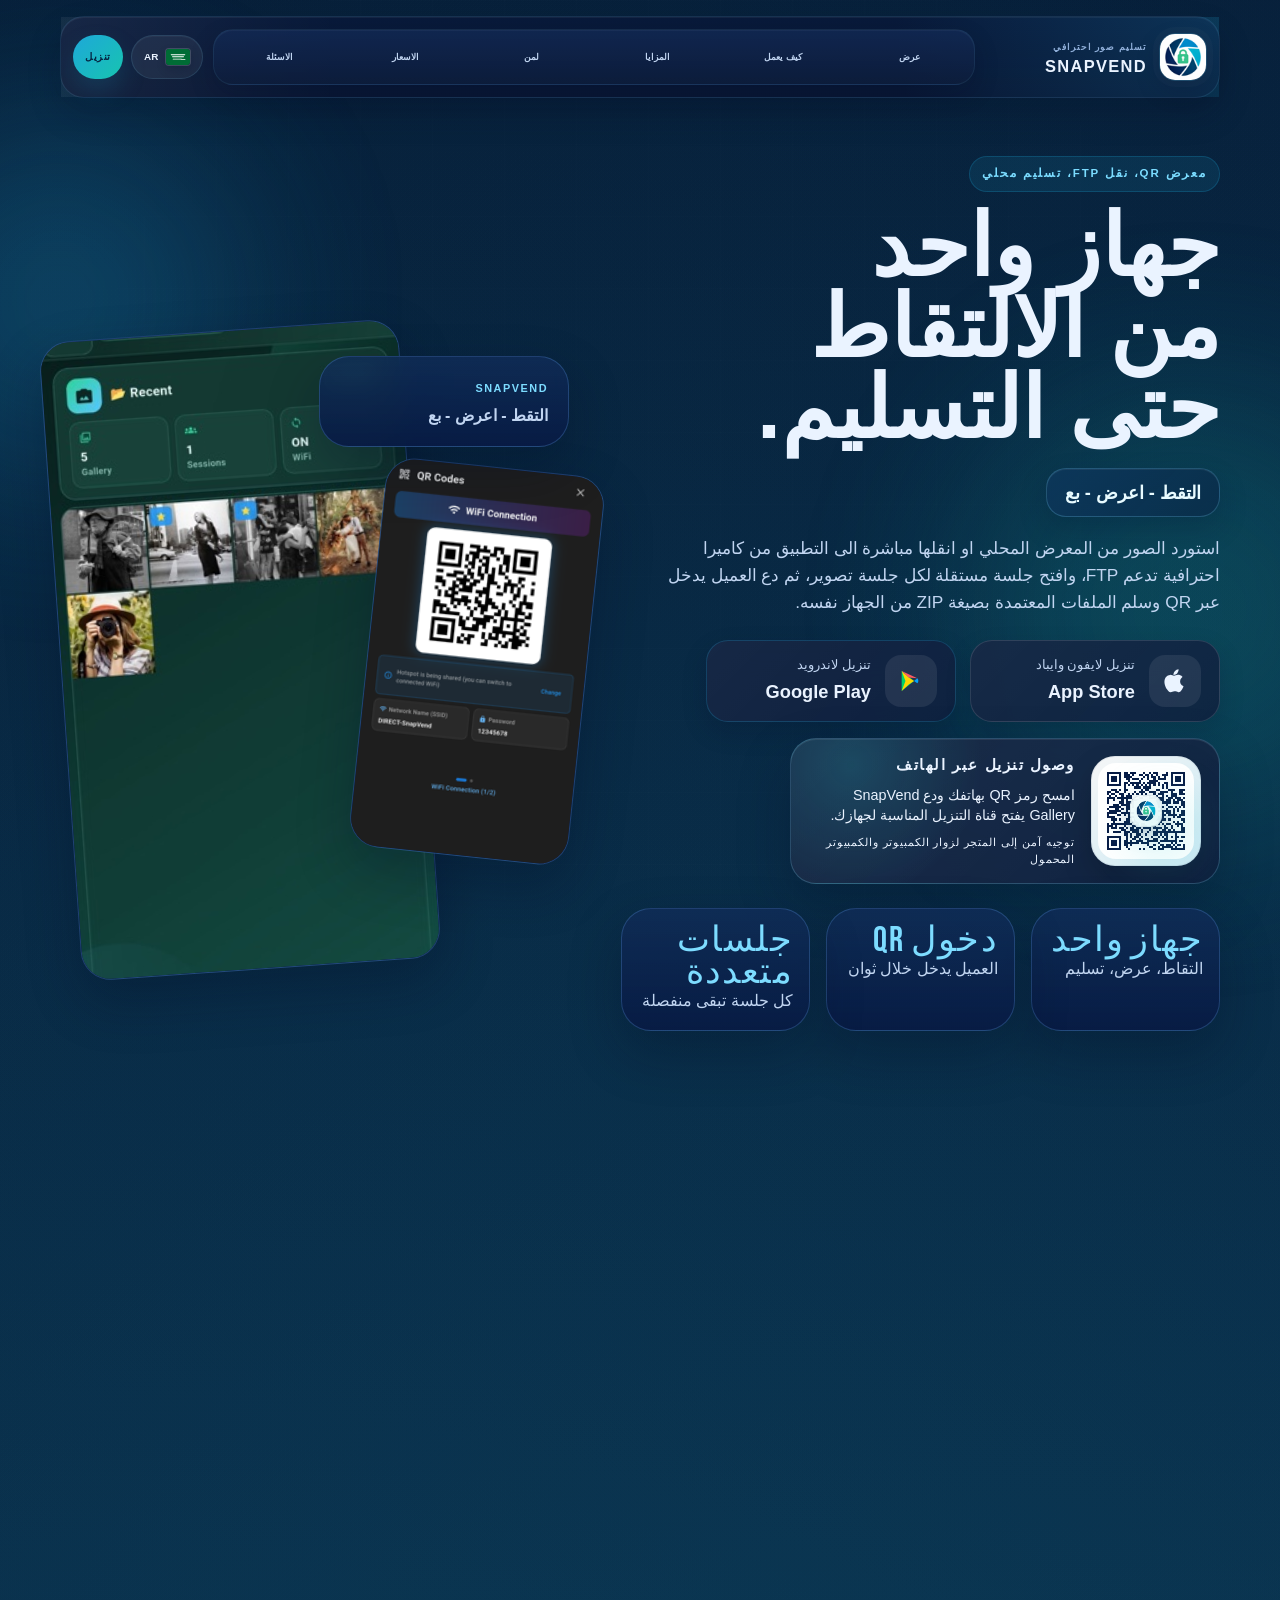
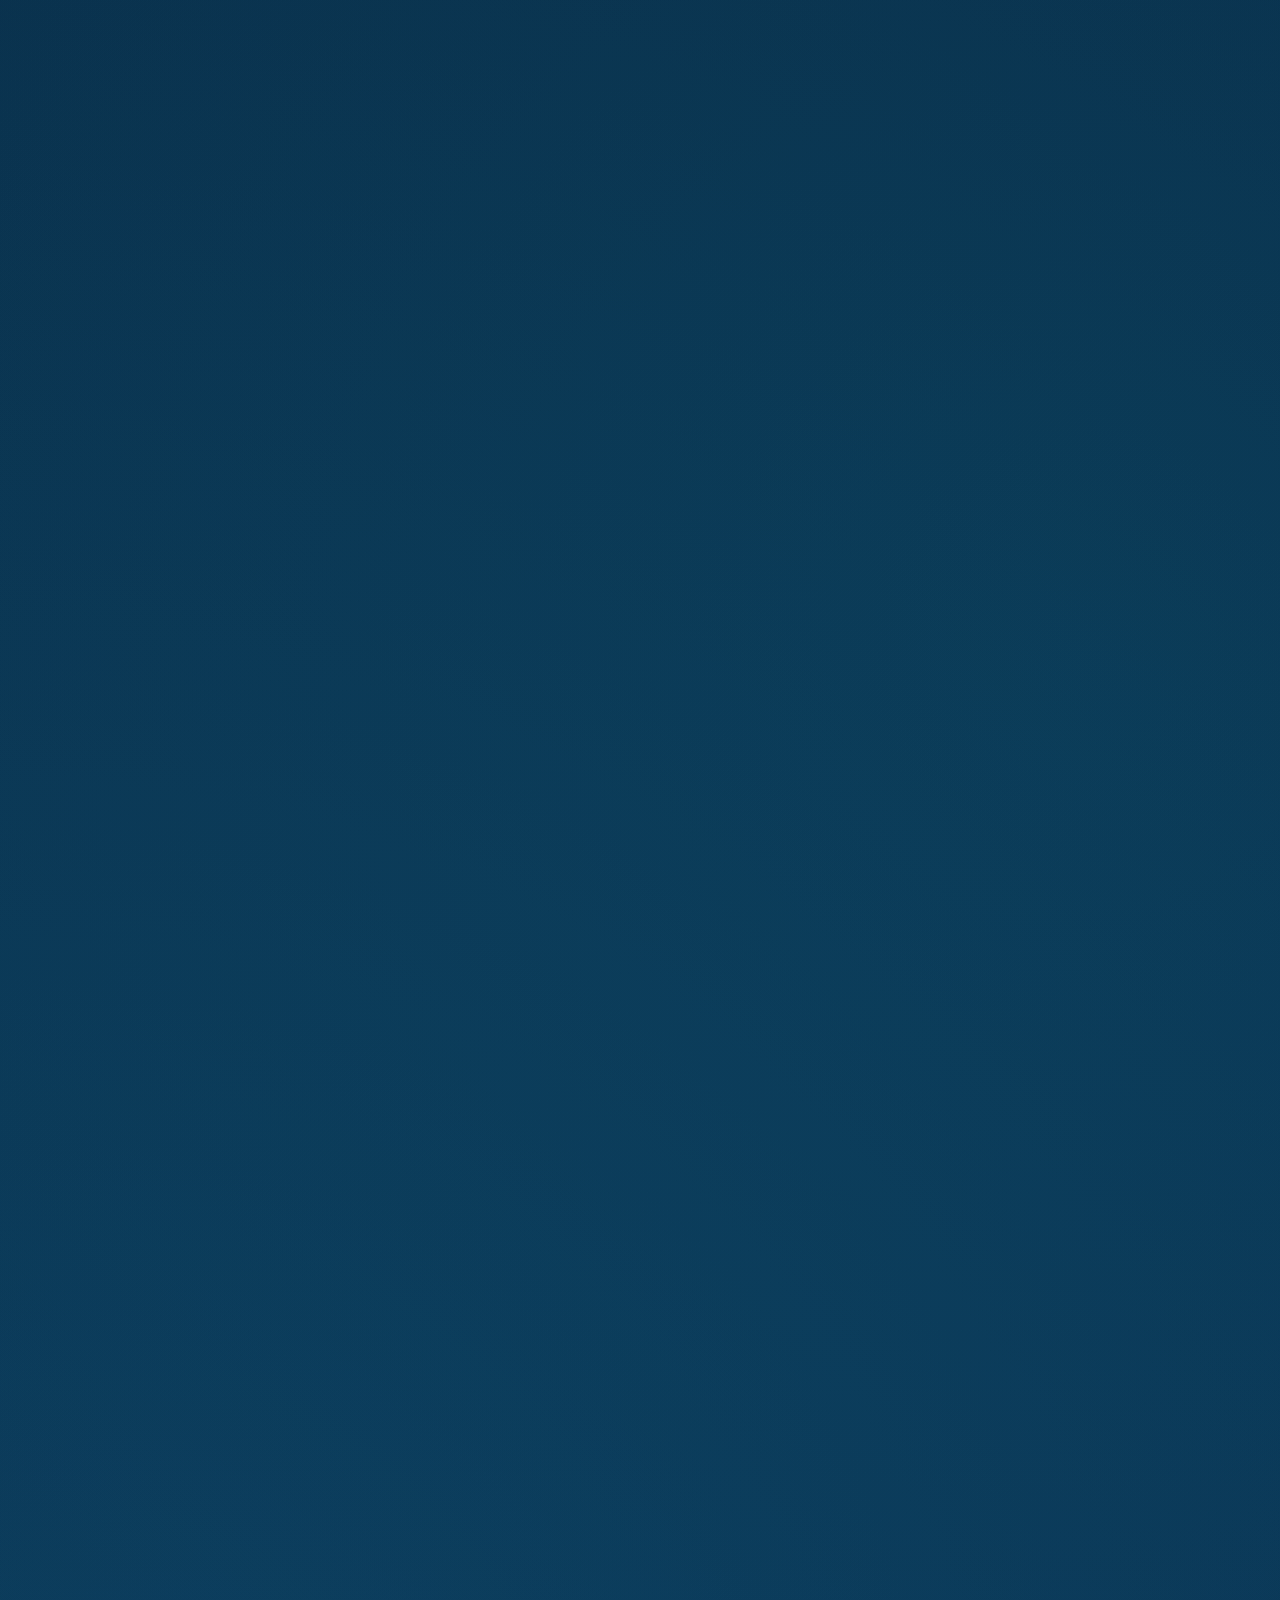
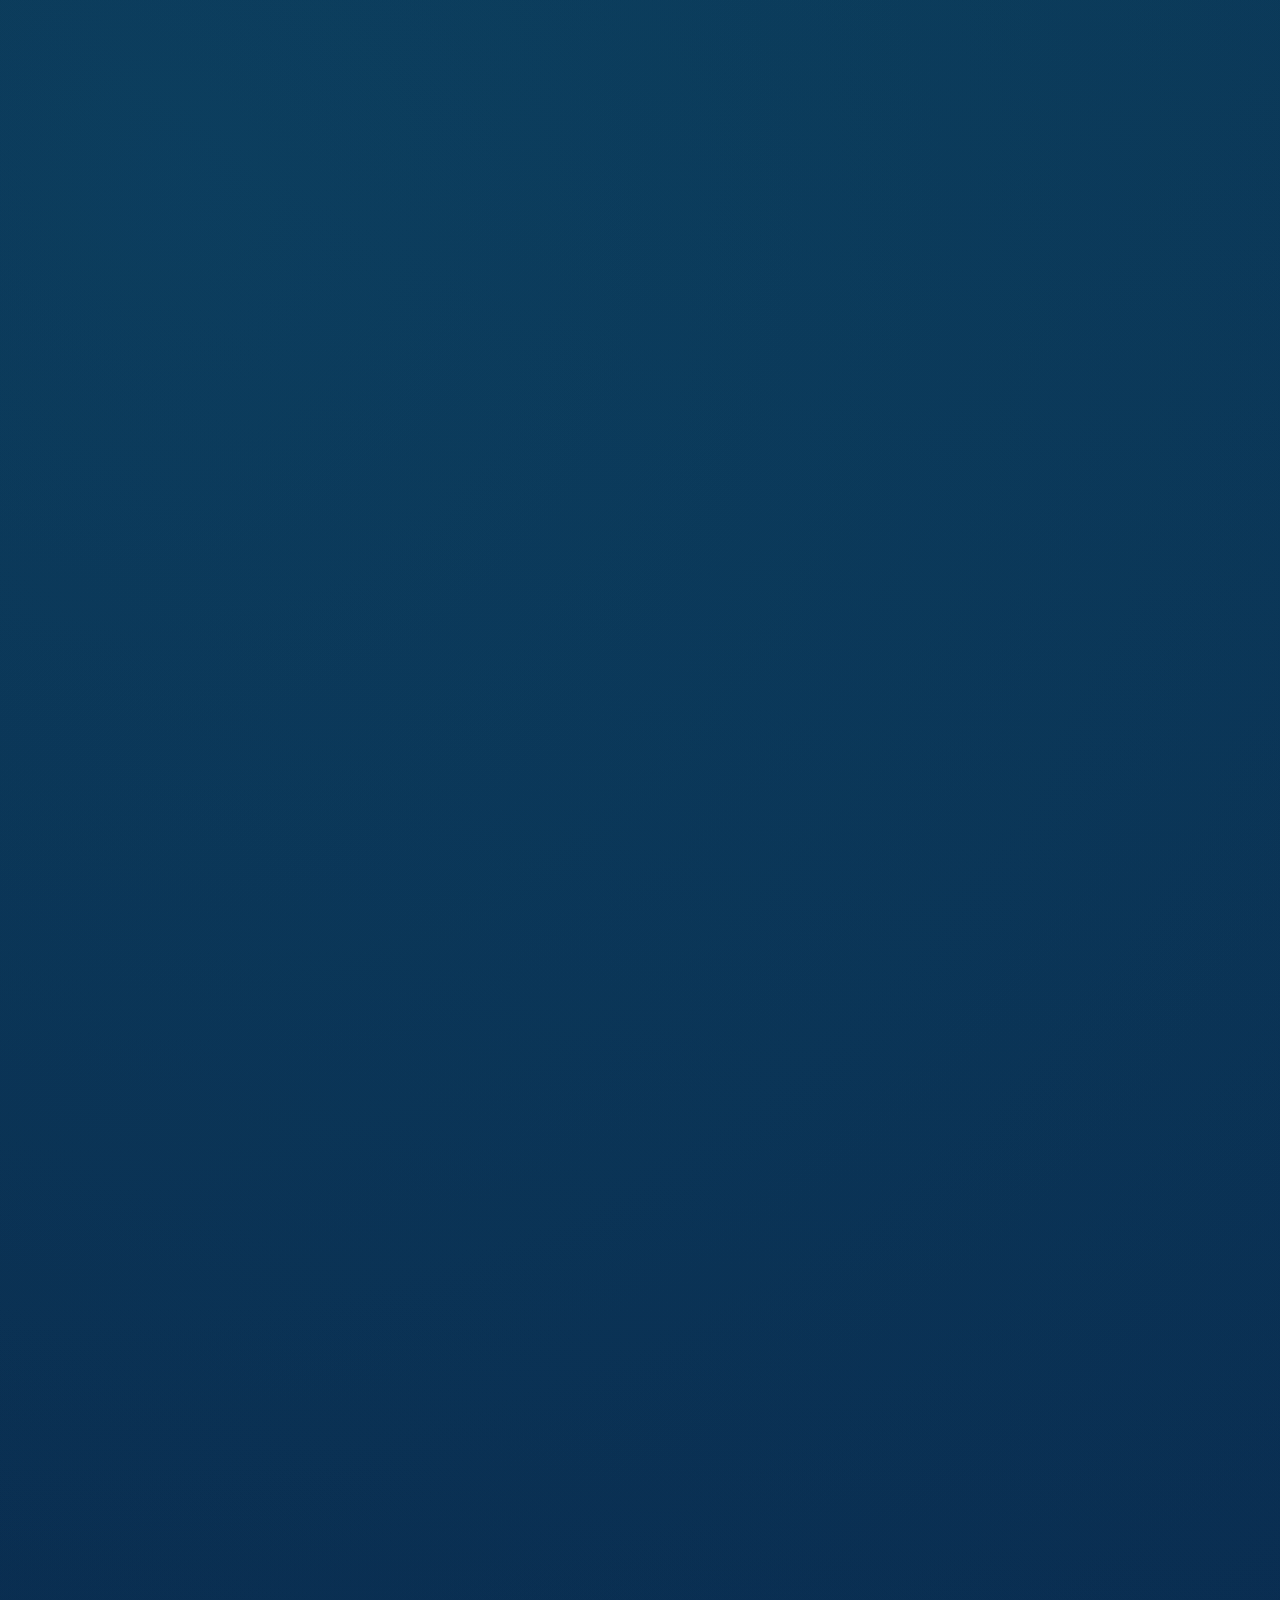
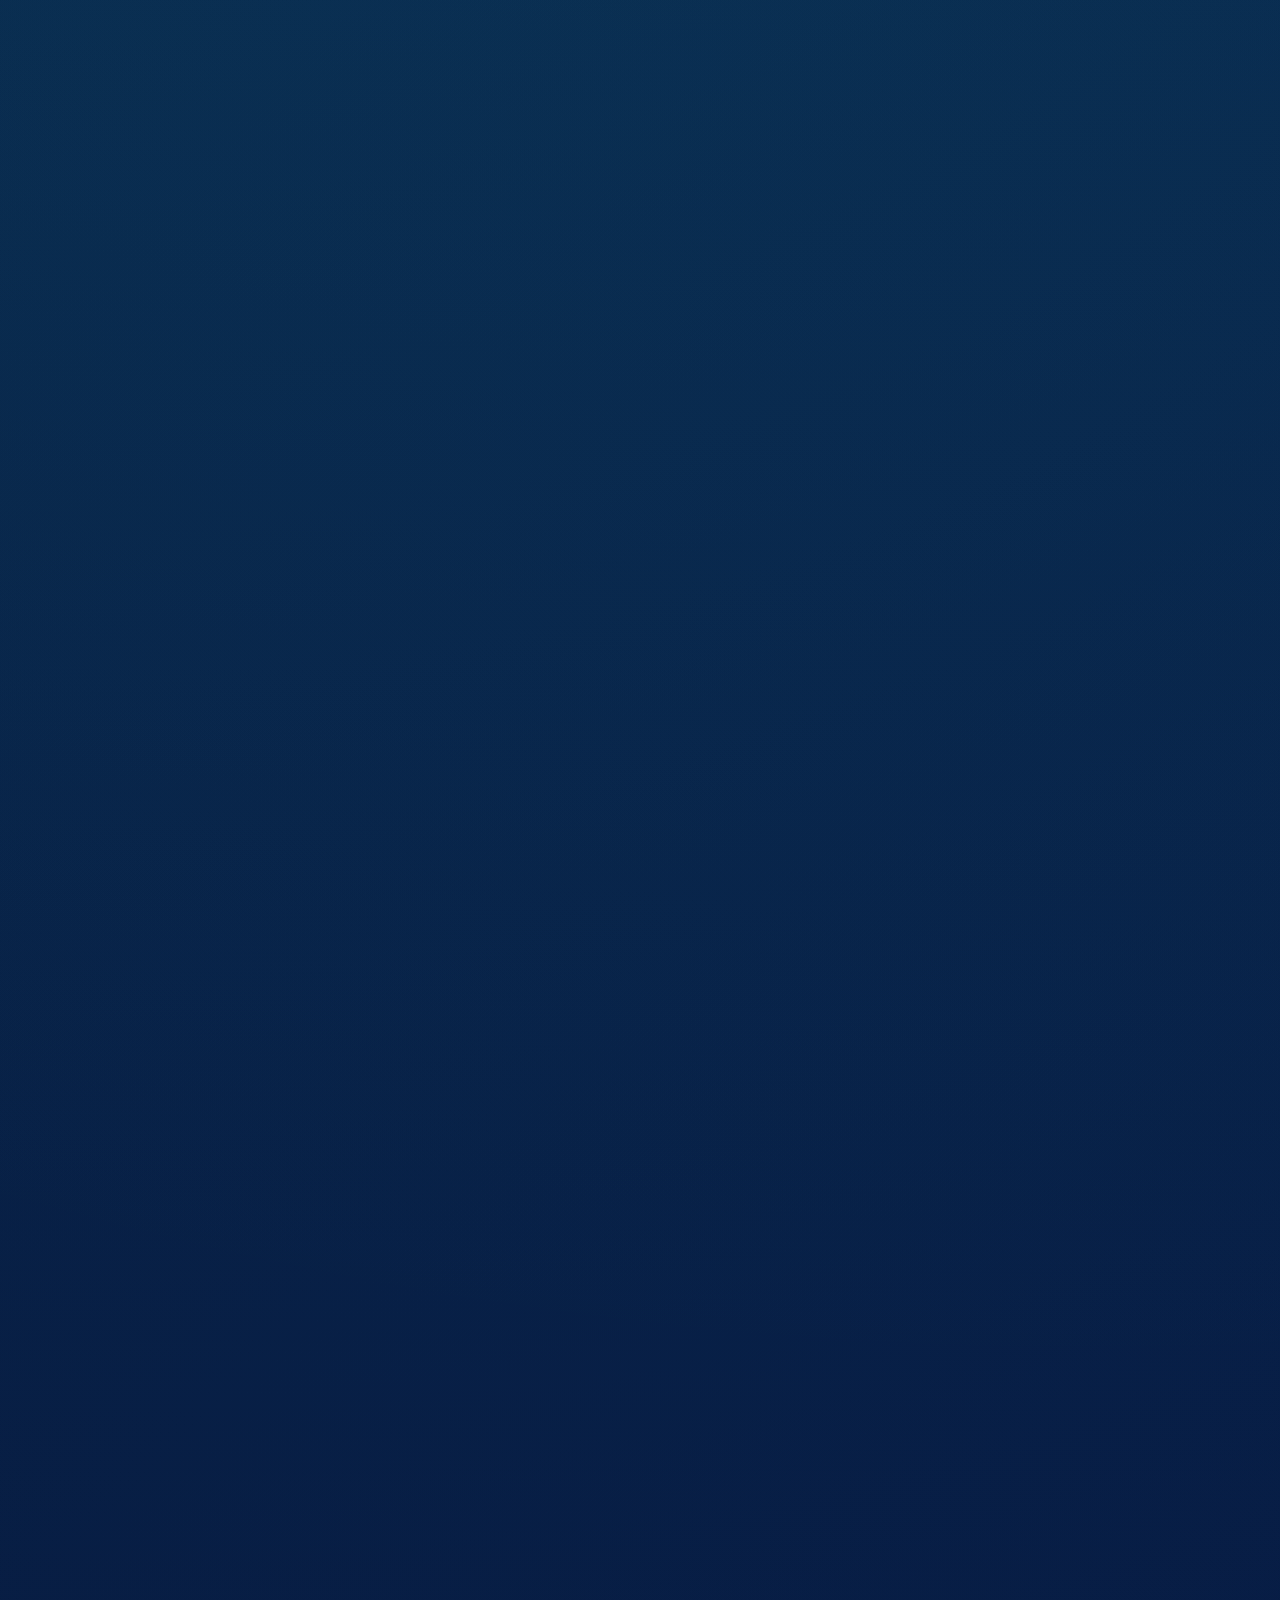
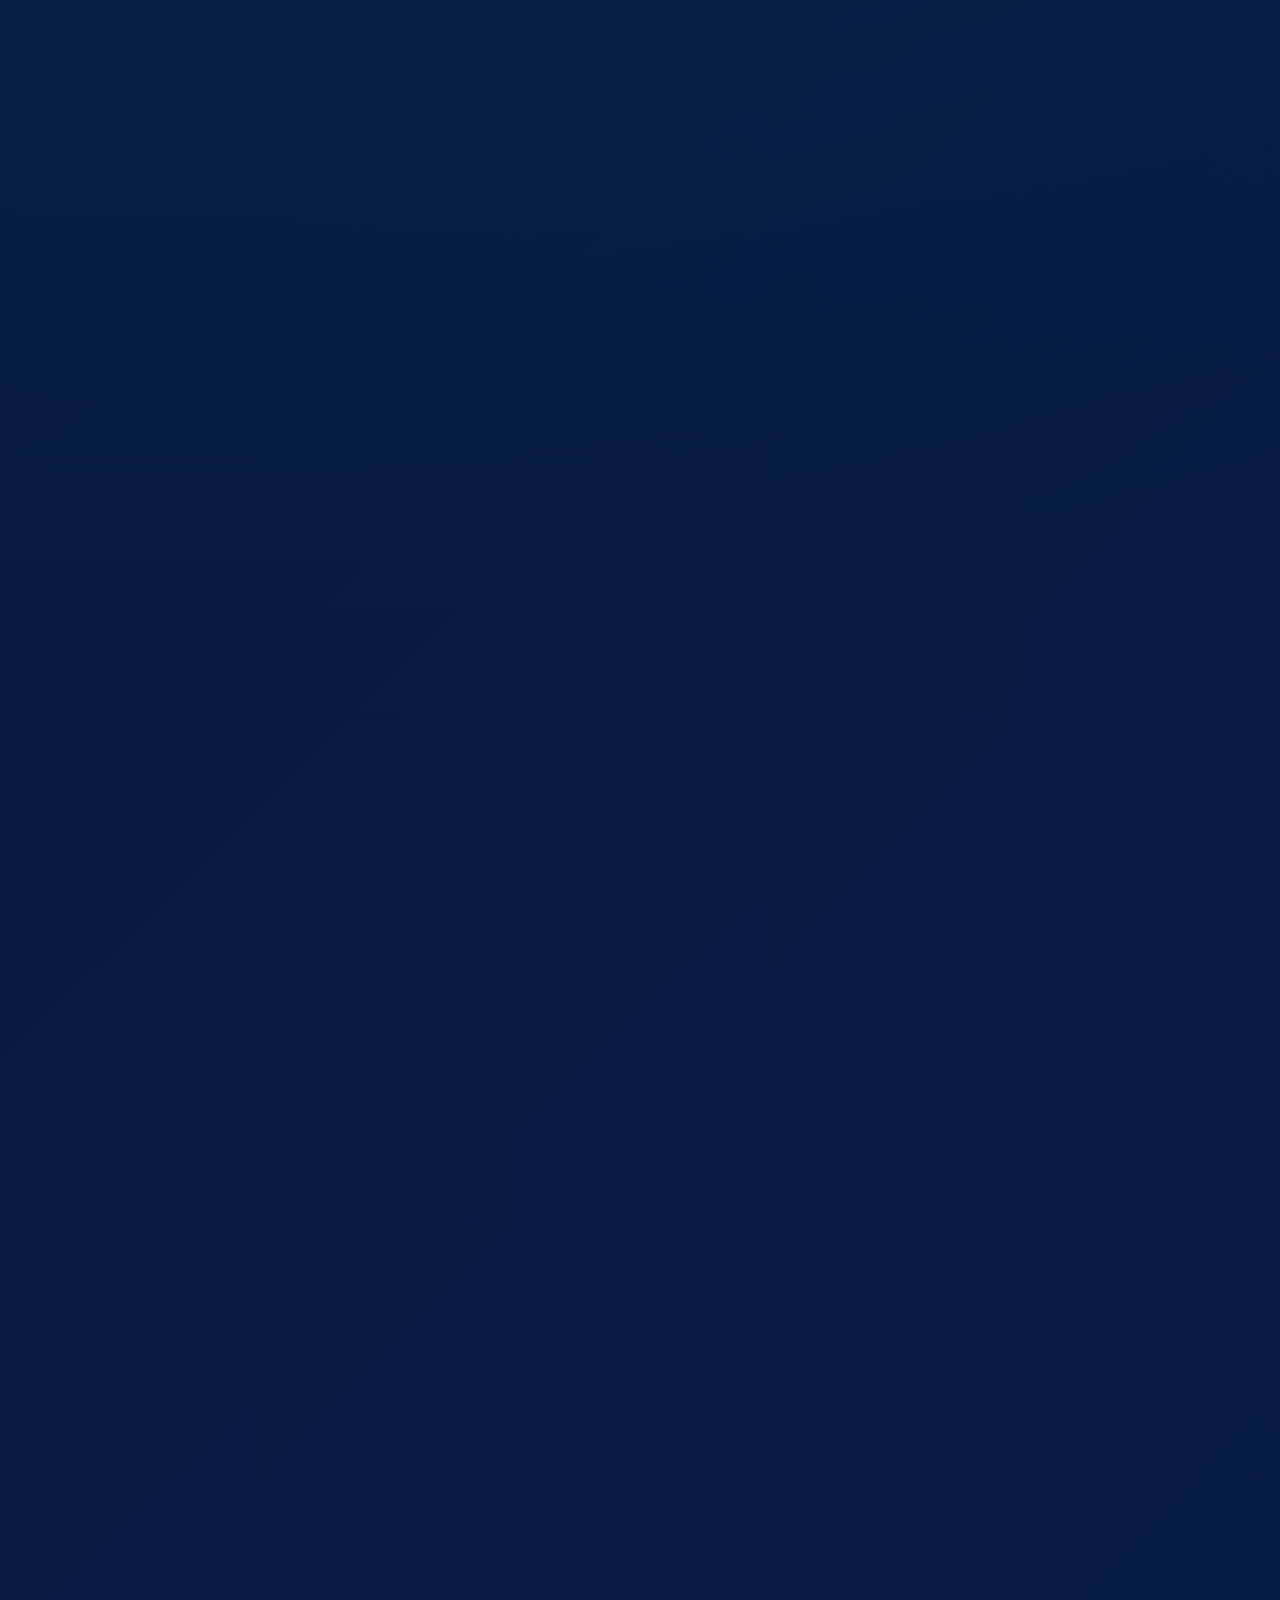
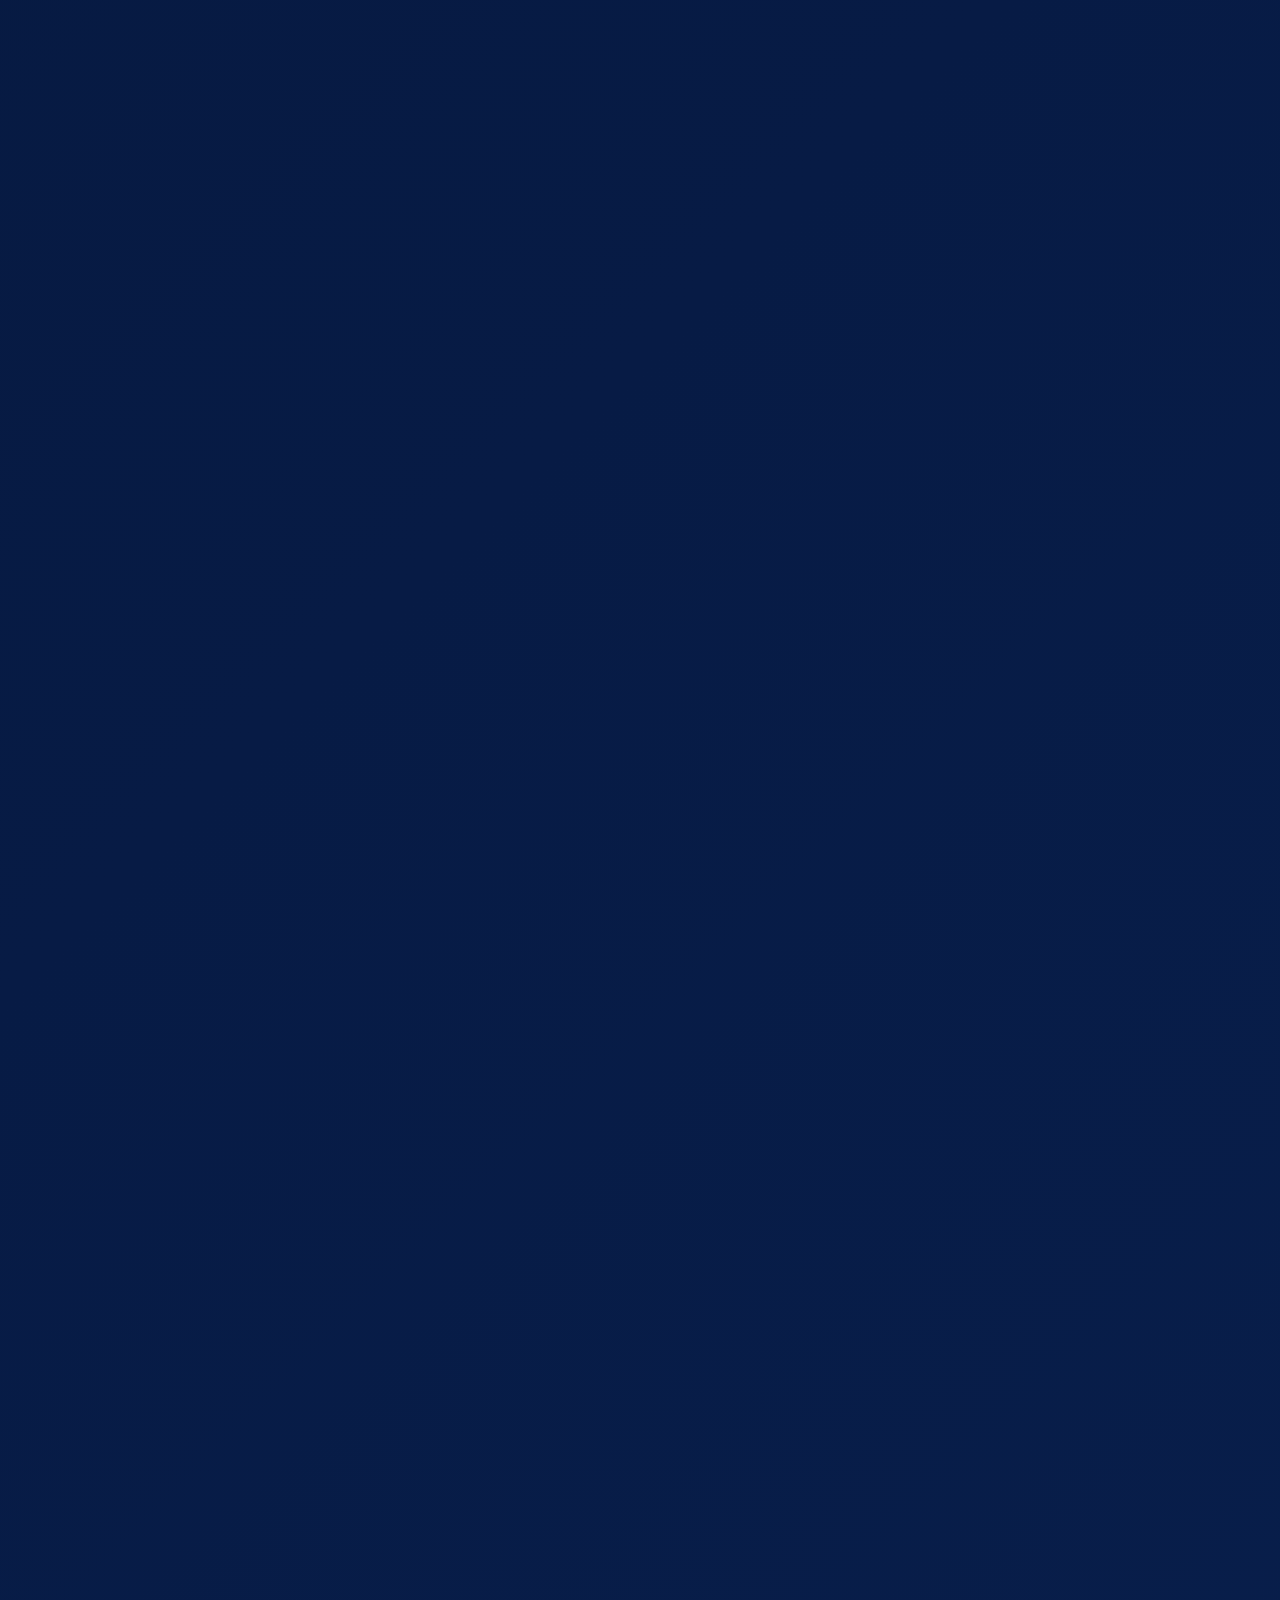
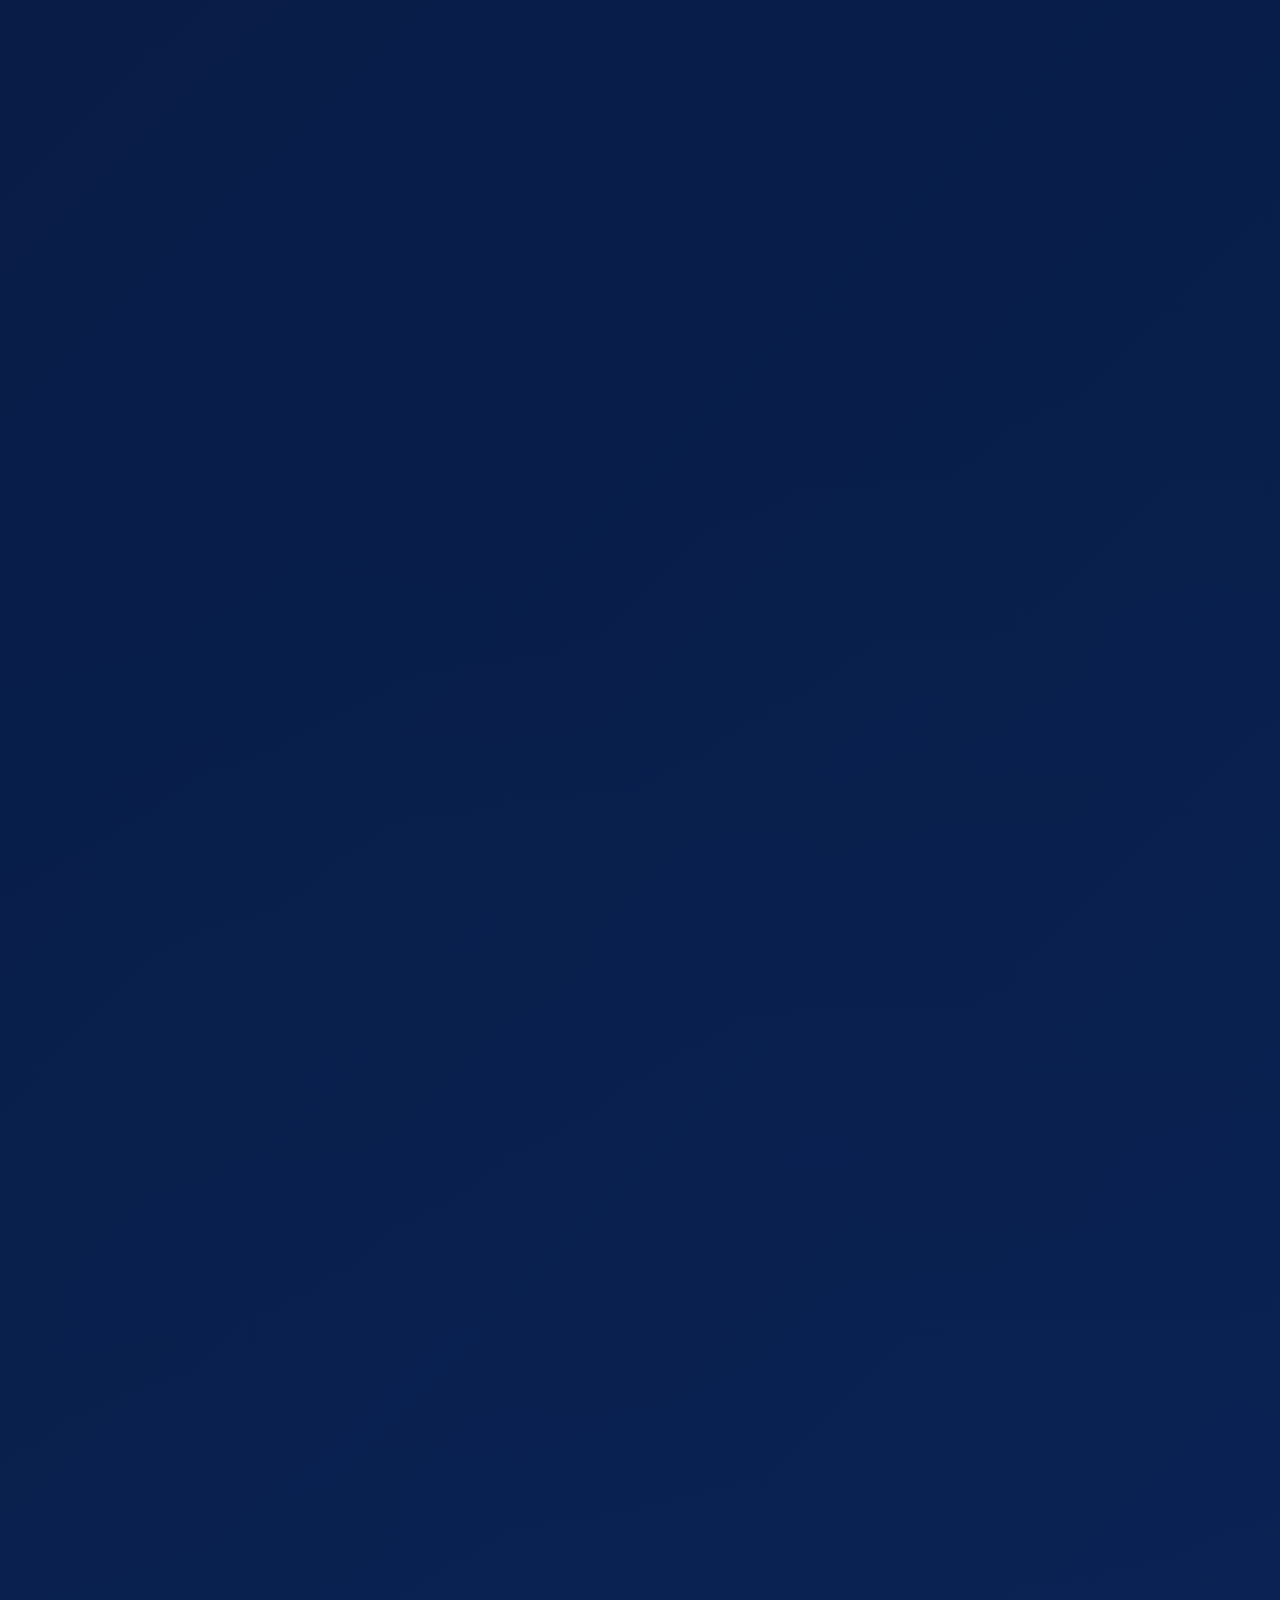
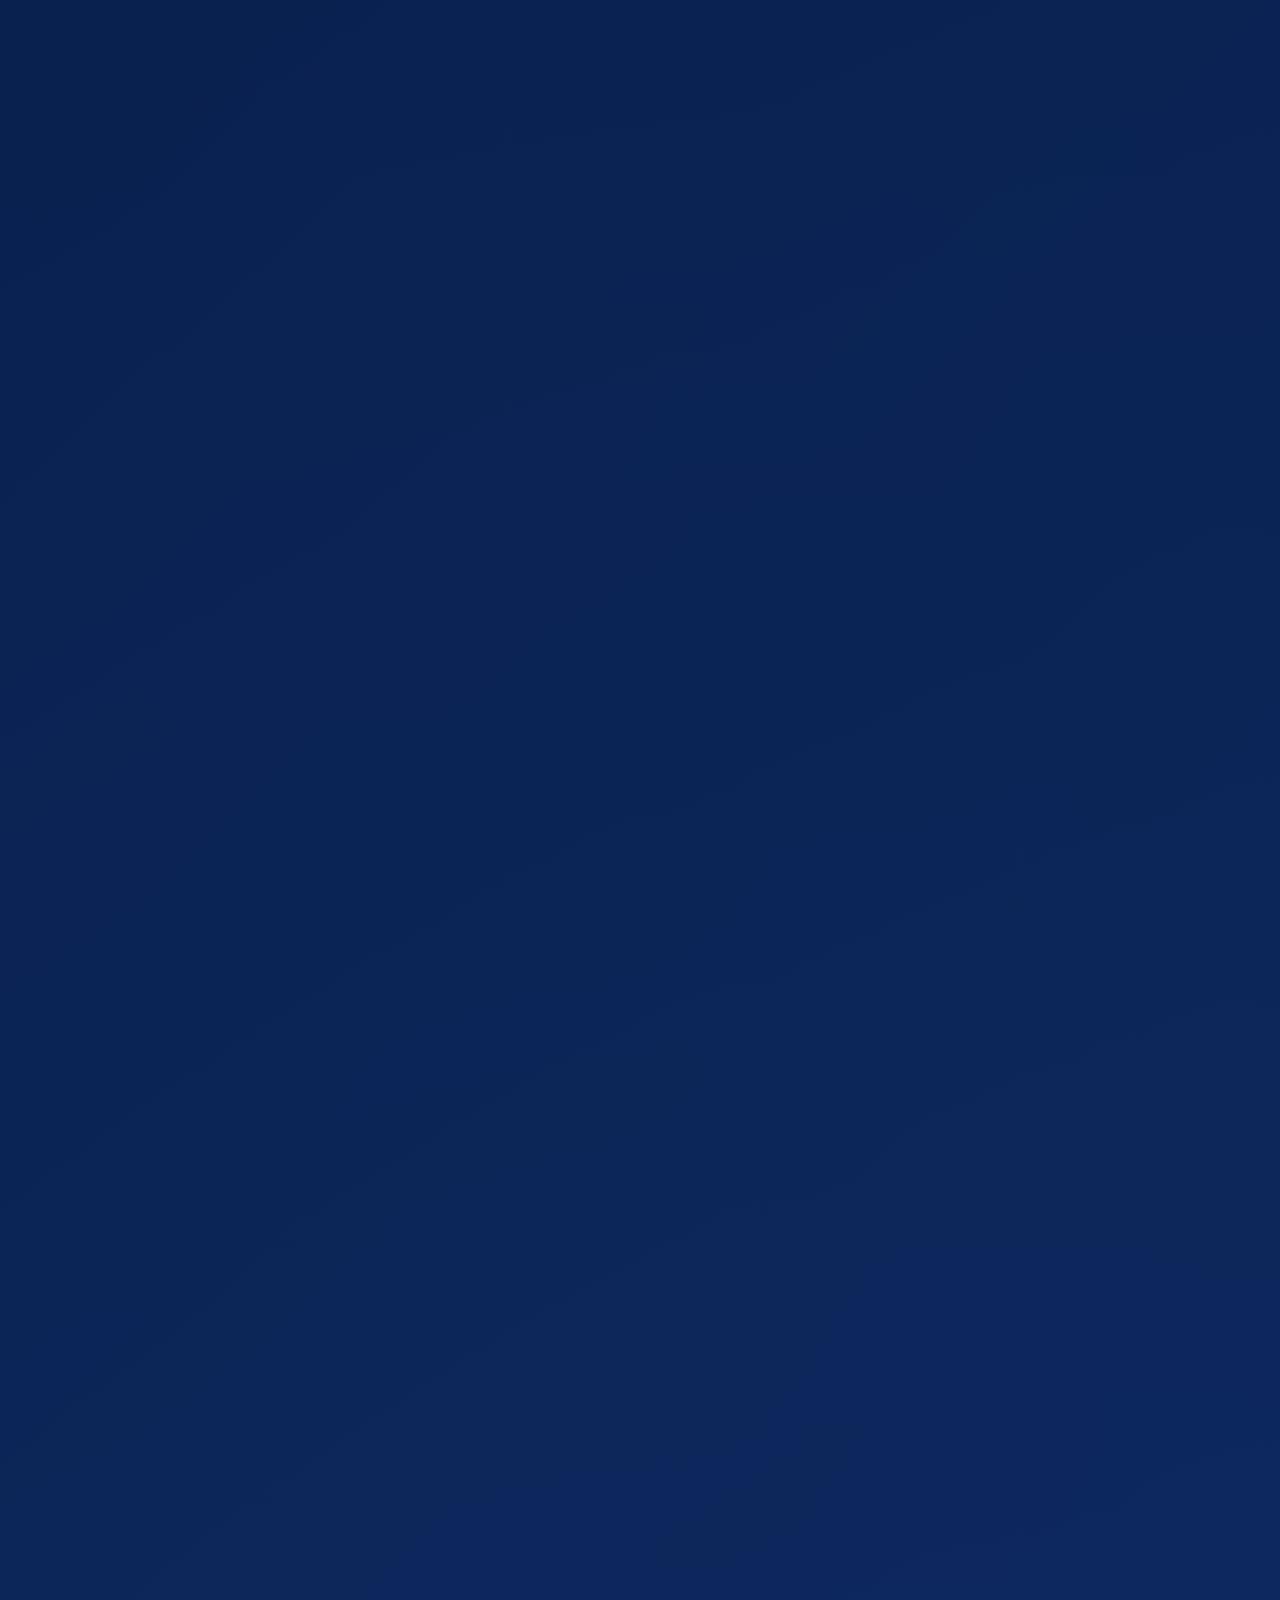
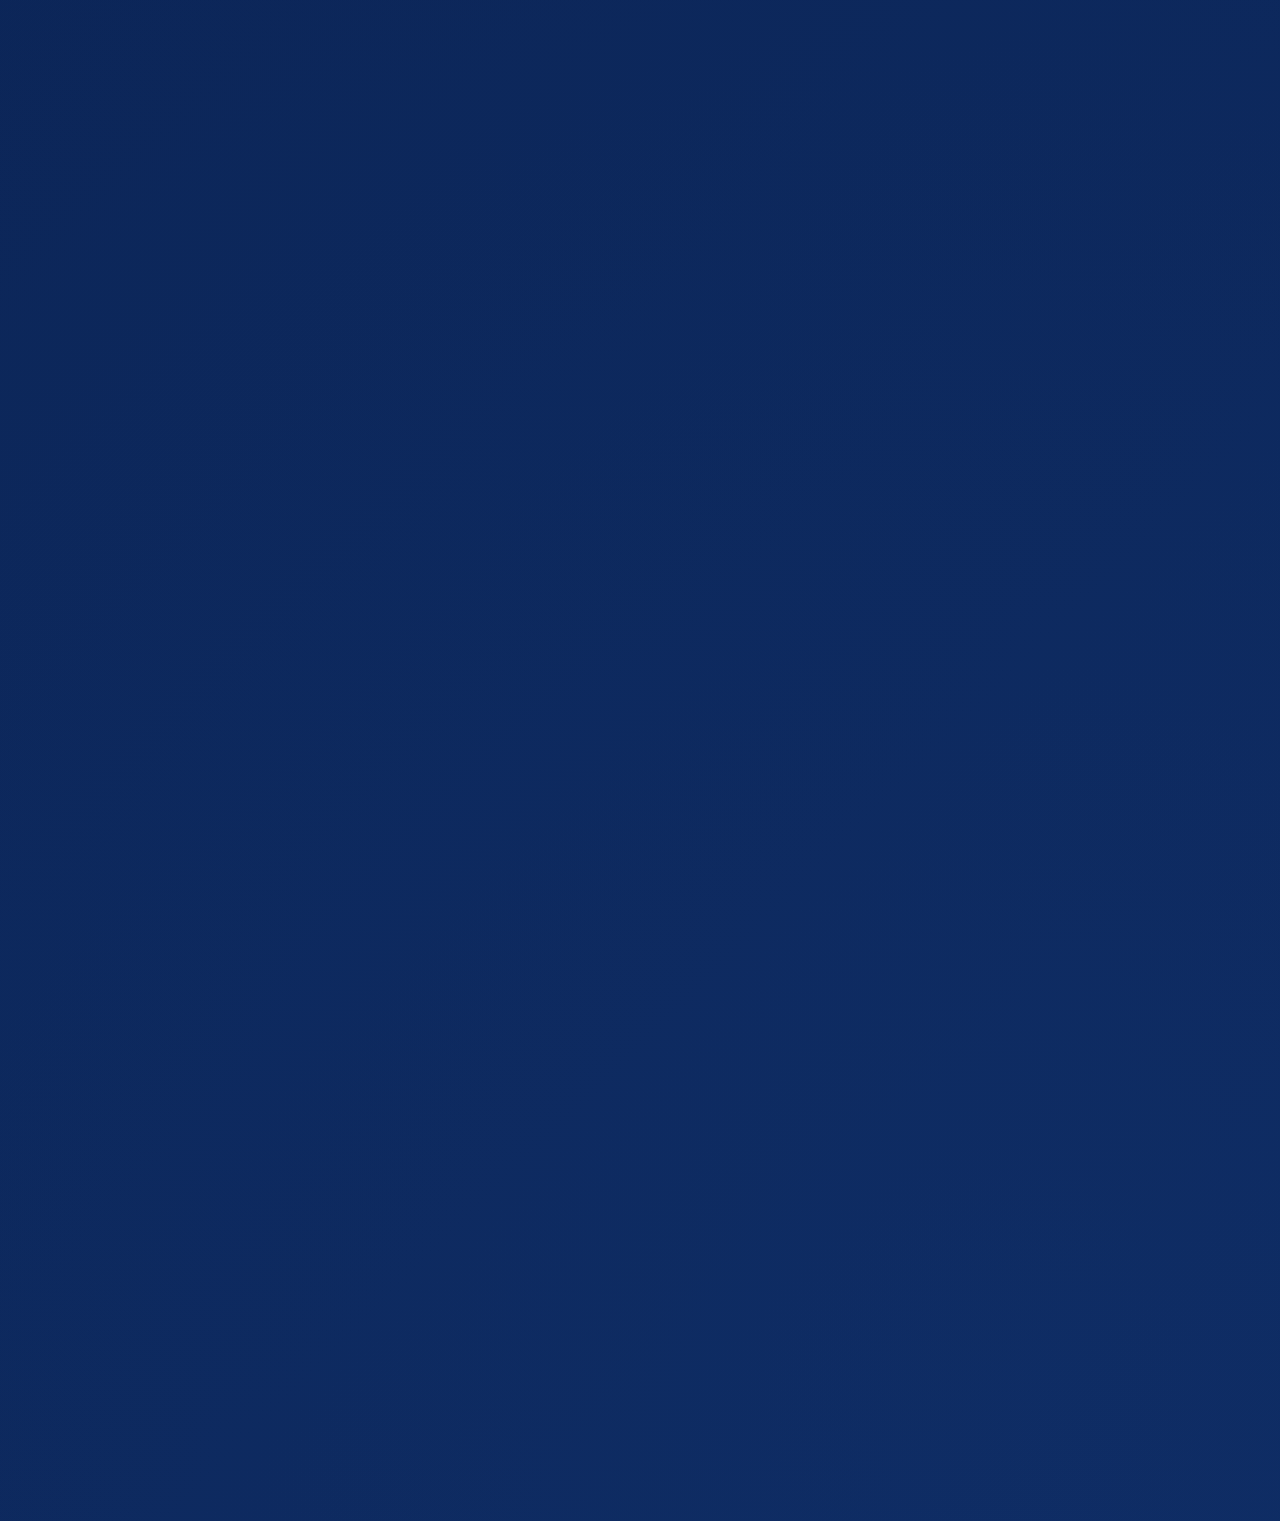
==== ar/index.html @ ad2eaa2d "Add trust and quick start website sections" ====
<!doctype html>
<html lang="ar" dir="rtl" data-locale="ar">
  <head>
    <meta charset="utf-8">
    <meta name="viewport" content="width=device-width, initial-scale=1">
    <title>SnapVend Gallery | معرض QR وتسليم محلي للمصورين</title>
    <meta name="description" content="يساعد SnapVend Gallery المصورين على ادارة معرض QR ونقل FTP من الكاميرا واختيار العميل وتسليم ZIP من هاتف او جهاز لوحي واحد.">
    <meta name="keywords" content="SnapVend Gallery, SnapVend, snapvendgallery.com, تطبيق SnapVend Gallery, تطبيق معرض QR للمصورين, تطبيق تسليم الصور, التقط - اعرض - بع, معرض QR، نقل FTP، تسليم محلي, QR والجلسات والتسليم في تدفق واحد, تدفق ميداني اكثر تحكما من مشاركة معرض تقليدية, مصمم لفرق التصوير الاحترافية في الموقع, اعرض مسارات العمل الميدانية التي يتفوق فيها SnapVend, ارسل طلبك او استفسارك او رسالة الشراكة مباشرة الينا, تجربة عميل اوضح مع دعم متعدد اللغات, جهز اول تدفق تسليم خلال دقائق, قصة منتج جاهزة للاطلاق وسهلة الشرح للعميل, استيراد من كاميرا احترافية, افتح جلسة مستقلة, افتح المعرض عبر QR, اعرض الدفع المحلي واكد PAC, سلم ZIP وتابع الجلسة, لا يطلب من العميل تثبيت تطبيق اضافي, تنظيم قائم على الجلسات, البيع والتسليم من نفس الجهاز, تحكم تشغيلي للتصوير الحي, قواعد ترخيص وجهاز واضحة, تصوير الاعراس والفعاليات, الاستوديو والبورتريه, المدارس والرياضة والشركات, تصوير الشارع والمناطق السياحية والبورتريه المتنقل, فرق التسليم المتنقلة, الموقع ونقطة الدخول الاولى, المعرض واختيار العميل, الاعتماد والتسليم, ثبت التطبيق, استورد الصور, اعرض عبر QR, اعتمد وسلم, عرض تجريبي واضح, تحميل واضح, جاهز للمراجع, حفلات الزفاف واختيار الضيوف, قائمة طباعة الاعراس, طاولة الاختيار في الاستوديو, المدارس والرياضة, بيع البورتريه في الشارع والمناطق السياحية, جناح الفعاليات, فرق طباعة وتسليم الاعراس, فرق التسليم السريع, استوديوهات تهتم بالعلامة, عمليات تعمل عبر الشبكة المحلية, فرق تدير جلسات متعددة, تسليم يومي غير محدود, عروض مباشرة وقائمة طباعة غير محدودة, تفعيل هاتف واحد + جهاز لوحي واحد, اسم تجاري وشعار واسم ملف ZIP مخصص, استعادة الشراء وادارة الاشتراك, كل حقوق Premium الشهري, تكلفة اجمالية افضل خلال 12 شهرا, نافذة offline لمدة 14 يوما للترخيص الموثق, استخدام مستدام لفرق الاعراس والعمل الميداني المكثف, تحكم كامل بالعلامة وتدفق التسليم, الوصول عبر QR والجلسات والدفع والتسليم تتحرك داخل تدفق واحد مترابط., مناسب لحفلات الزفاف والفعاليات والاستوديو وبيع البورتريه المتنقل., يعتمد على شبكة محلية سريعة ومضبوطة واقل اعتمادا على تغطية الانترنت., استفسار عام, طلب عرض, الاسعار, شراكة, طلب خاص">
    <meta name="robots" content="index,follow,max-image-preview:large,max-snippet:-1,max-video-preview:-1">
    <meta name="theme-color" content="#071b45">
    <meta http-equiv="content-language" content="ar">
    <meta name="application-name" content="SnapVend Gallery">
    <meta property="og:site_name" content="SnapVend Gallery">
    <meta property="og:type" content="website">
    <meta property="og:title" content="SnapVend Gallery | معرض QR وتسليم محلي للمصورين">
    <meta property="og:description" content="يساعد SnapVend Gallery المصورين على ادارة معرض QR ونقل FTP من الكاميرا واختيار العميل وتسليم ZIP من هاتف او جهاز لوحي واحد.">
    <meta property="og:url" content="https://snapvendgallery.com/ar/">
    <meta property="og:image" content="https://snapvendgallery.com/assets/branding/app_icon_store_512.png">
    <meta property="og:image:alt" content="SnapVend Gallery | معرض QR وتسليم محلي للمصورين">
    <meta property="og:locale" content="ar_SA">
    <meta name="twitter:card" content="summary_large_image">
    <meta name="twitter:title" content="SnapVend Gallery | معرض QR وتسليم محلي للمصورين">
    <meta name="twitter:description" content="يساعد SnapVend Gallery المصورين على ادارة معرض QR ونقل FTP من الكاميرا واختيار العميل وتسليم ZIP من هاتف او جهاز لوحي واحد.">
    <meta name="twitter:image" content="https://snapvendgallery.com/assets/branding/app_icon_store_512.png">
    <meta name="twitter:image:alt" content="SnapVend Gallery | معرض QR وتسليم محلي للمصورين">
    <link rel="canonical" href="https://snapvendgallery.com/ar/">
    <link rel="alternate" hreflang="x-default" href="https://snapvendgallery.com/">
    <link rel="alternate" hreflang="tr" href="https://snapvendgallery.com/">
    <link rel="alternate" hreflang="tr-TR" href="https://snapvendgallery.com/">
    <link rel="alternate" hreflang="en" href="https://snapvendgallery.com/en/">
    <link rel="alternate" hreflang="en-US" href="https://snapvendgallery.com/en/">
    <link rel="alternate" hreflang="en-GB" href="https://snapvendgallery.com/en/">
    <link rel="alternate" hreflang="en-CA" href="https://snapvendgallery.com/en/">
    <link rel="alternate" hreflang="en-AU" href="https://snapvendgallery.com/en/">
    <link rel="alternate" hreflang="es" href="https://snapvendgallery.com/es/">
    <link rel="alternate" hreflang="es-ES" href="https://snapvendgallery.com/es/">
    <link rel="alternate" hreflang="es-MX" href="https://snapvendgallery.com/es/">
    <link rel="alternate" hreflang="es-AR" href="https://snapvendgallery.com/es/">
    <link rel="alternate" hreflang="es-CO" href="https://snapvendgallery.com/es/">
    <link rel="alternate" hreflang="fr" href="https://snapvendgallery.com/fr/">
    <link rel="alternate" hreflang="fr-FR" href="https://snapvendgallery.com/fr/">
    <link rel="alternate" hreflang="fr-CA" href="https://snapvendgallery.com/fr/">
    <link rel="alternate" hreflang="fr-BE" href="https://snapvendgallery.com/fr/">
    <link rel="alternate" hreflang="fr-CH" href="https://snapvendgallery.com/fr/">
    <link rel="alternate" hreflang="de" href="https://snapvendgallery.com/de/">
    <link rel="alternate" hreflang="de-DE" href="https://snapvendgallery.com/de/">
    <link rel="alternate" hreflang="de-AT" href="https://snapvendgallery.com/de/">
    <link rel="alternate" hreflang="de-CH" href="https://snapvendgallery.com/de/">
    <link rel="alternate" hreflang="it" href="https://snapvendgallery.com/it/">
    <link rel="alternate" hreflang="it-IT" href="https://snapvendgallery.com/it/">
    <link rel="alternate" hreflang="it-CH" href="https://snapvendgallery.com/it/">
    <link rel="alternate" hreflang="pt" href="https://snapvendgallery.com/pt/">
    <link rel="alternate" hreflang="pt-BR" href="https://snapvendgallery.com/pt/">
    <link rel="alternate" hreflang="pt-PT" href="https://snapvendgallery.com/pt/">
    <link rel="alternate" hreflang="ru" href="https://snapvendgallery.com/ru/">
    <link rel="alternate" hreflang="ru-RU" href="https://snapvendgallery.com/ru/">
    <link rel="alternate" hreflang="ru-KZ" href="https://snapvendgallery.com/ru/">
    <link rel="alternate" hreflang="ar" href="https://snapvendgallery.com/ar/">
    <link rel="alternate" hreflang="ar-SA" href="https://snapvendgallery.com/ar/">
    <link rel="alternate" hreflang="ar-AE" href="https://snapvendgallery.com/ar/">
    <link rel="alternate" hreflang="ar-EG" href="https://snapvendgallery.com/ar/">
    <link rel="alternate" hreflang="hi" href="https://snapvendgallery.com/hi/">
    <link rel="alternate" hreflang="hi-IN" href="https://snapvendgallery.com/hi/">
    <link rel="alternate" hreflang="ja" href="https://snapvendgallery.com/ja/">
    <link rel="alternate" hreflang="ja-JP" href="https://snapvendgallery.com/ja/">
    <link rel="alternate" hreflang="zh" href="https://snapvendgallery.com/zh/">
    <link rel="alternate" hreflang="zh-CN" href="https://snapvendgallery.com/zh/">
    <link rel="alternate" hreflang="zh-SG" href="https://snapvendgallery.com/zh/">
    <link rel="icon" type="image/png" href="../assets/branding/snapvend_logo_square.png">
    <link rel="shortcut icon" href="../assets/branding/snapvend_logo_square.png">
    <link rel="apple-touch-icon" href="../assets/branding/snapvend_logo_square.png">
    <link rel="manifest" href="../manifest.webmanifest">
    <link rel="preload" href="../assets/fonts/BebasNeue-Regular.ttf" as="font" type="font/ttf" crossorigin>
    <link rel="preload" href="../assets/fonts/JosefinSans-Bold.ttf" as="font" type="font/ttf" crossorigin>
    <link rel="stylesheet" href="../styles.css?v=20260509140459">
    <script type="application/ld+json">{"@context":"https://schema.org","@graph":[{"@type":"Organization","@id":"https://snapvendgallery.com/#organization","name":"SnapVend Gallery","alternateName":["SnapVend","SnapVend QR Gallery","SnapVend Photo Delivery"],"description":"يساعد SnapVend Gallery المصورين على ادارة معرض QR ونقل FTP من الكاميرا واختيار العميل وتسليم ZIP من هاتف او جهاز لوحي واحد.","disambiguatingDescription":"SnapVend Gallery هو تطبيق معرض QR وتسليم صور محلي للمصورين منشور على snapvendgallery.com.","slogan":"التقط - اعرض - بع","url":"https://snapvendgallery.com/","logo":{"@type":"ImageObject","url":"https://snapvendgallery.com/assets/branding/snapvend_logo_square.png"},"image":"https://snapvendgallery.com/assets/branding/snapvend_logo_square.png","sameAs":["https://snapvendgallery.com/","https://play.google.com/store/apps/details?id=com.snapvend.gallery"],"contactPoint":[{"@id":"https://snapvendgallery.com/#sales-contact"}]},{"@type":"ContactPoint","@id":"https://snapvendgallery.com/#sales-contact","contactType":"sales","email":"snapvendinfo@gmail.com","url":"mailto:snapvendinfo@gmail.com","availableLanguage":["التركية","الإنجليزية","الإسبانية","الفرنسية","الألمانية","الإيطالية","البرتغالية","الروسية","العربية","الهندية","اليابانية","الصينية"]},{"@type":"WebSite","@id":"https://snapvendgallery.com/#website","url":"https://snapvendgallery.com/","name":"SnapVend Gallery","alternateName":"SnapVend","inLanguage":"ar","publisher":{"@id":"https://snapvendgallery.com/#organization"}},{"@type":"WebPage","@id":"https://snapvendgallery.com/ar/#webpage","url":"https://snapvendgallery.com/ar/","name":"SnapVend Gallery | معرض QR وتسليم محلي للمصورين","description":"يساعد SnapVend Gallery المصورين على ادارة معرض QR ونقل FTP من الكاميرا واختيار العميل وتسليم ZIP من هاتف او جهاز لوحي واحد.","inLanguage":"ar","isPartOf":{"@id":"https://snapvendgallery.com/#website"},"about":{"@id":"https://snapvendgallery.com/ar/#app"},"mainEntity":{"@id":"https://snapvendgallery.com/ar/#app"},"primaryImageOfPage":{"@type":"ImageObject","url":"https://snapvendgallery.com/assets/branding/snapvend_logo_square.png"},"keywords":"SnapVend Gallery, SnapVend, snapvendgallery.com, تطبيق SnapVend Gallery, تطبيق معرض QR للمصورين, تطبيق تسليم الصور, التقط - اعرض - بع, معرض QR، نقل FTP، تسليم محلي, QR والجلسات والتسليم في تدفق واحد, تدفق ميداني اكثر تحكما من مشاركة معرض تقليدية, مصمم لفرق التصوير الاحترافية في الموقع, اعرض مسارات العمل الميدانية التي يتفوق فيها SnapVend, ارسل طلبك او استفسارك او رسالة الشراكة مباشرة الينا, تجربة عميل اوضح مع دعم متعدد اللغات, جهز اول تدفق تسليم خلال دقائق, قصة منتج جاهزة للاطلاق وسهلة الشرح للعميل, استيراد من كاميرا احترافية, افتح جلسة مستقلة, افتح المعرض عبر QR, اعرض الدفع المحلي واكد PAC, سلم ZIP وتابع الجلسة, لا يطلب من العميل تثبيت تطبيق اضافي, تنظيم قائم على الجلسات, البيع والتسليم من نفس الجهاز, تحكم تشغيلي للتصوير الحي, قواعد ترخيص وجهاز واضحة, تصوير الاعراس والفعاليات, الاستوديو والبورتريه, المدارس والرياضة والشركات, تصوير الشارع والمناطق السياحية والبورتريه المتنقل, فرق التسليم المتنقلة, الموقع ونقطة الدخول الاولى, المعرض واختيار العميل, الاعتماد والتسليم, ثبت التطبيق, استورد الصور, اعرض عبر QR, اعتمد وسلم, عرض تجريبي واضح, تحميل واضح, جاهز للمراجع, حفلات الزفاف واختيار الضيوف, قائمة طباعة الاعراس, طاولة الاختيار في الاستوديو, المدارس والرياضة, بيع البورتريه في الشارع والمناطق السياحية, جناح الفعاليات, فرق طباعة وتسليم الاعراس, فرق التسليم السريع, استوديوهات تهتم بالعلامة, عمليات تعمل عبر الشبكة المحلية, فرق تدير جلسات متعددة, تسليم يومي غير محدود, عروض مباشرة وقائمة طباعة غير محدودة, تفعيل هاتف واحد + جهاز لوحي واحد, اسم تجاري وشعار واسم ملف ZIP مخصص, استعادة الشراء وادارة الاشتراك, كل حقوق Premium الشهري, تكلفة اجمالية افضل خلال 12 شهرا, نافذة offline لمدة 14 يوما للترخيص الموثق, استخدام مستدام لفرق الاعراس والعمل الميداني المكثف, تحكم كامل بالعلامة وتدفق التسليم, الوصول عبر QR والجلسات والدفع والتسليم تتحرك داخل تدفق واحد مترابط., مناسب لحفلات الزفاف والفعاليات والاستوديو وبيع البورتريه المتنقل., يعتمد على شبكة محلية سريعة ومضبوطة واقل اعتمادا على تغطية الانترنت., استفسار عام, طلب عرض, الاسعار, شراكة, طلب خاص","hasPart":[{"@id":"https://snapvendgallery.com/ar/#audience"},{"@id":"https://snapvendgallery.com/ar/#language-support-benefits"},{"@id":"https://snapvendgallery.com/ar/#why-snapvend"},{"@id":"https://snapvendgallery.com/ar/#quick-start"},{"@id":"https://snapvendgallery.com/ar/#trust"},{"@id":"https://snapvendgallery.com/ar/#use-cases"},{"@id":"https://snapvendgallery.com/ar/#reference-profiles"},{"@id":"https://snapvendgallery.com/ar/#faq"},{"@id":"https://snapvendgallery.com/ar/#contact-page"},{"@id":"https://snapvendgallery.com/ar/#contact-topics"},{"@id":"https://snapvendgallery.com/ar/#why-snapvend-points"},{"@id":"https://snapvendgallery.com/ar/#supported-languages"}]},{"@type":"SoftwareApplication","@id":"https://snapvendgallery.com/ar/#app","name":"SnapVend Gallery","alternateName":["SnapVend","SnapVend QR Gallery","SnapVend Photographer Gallery"],"description":"يساعد SnapVend Gallery المصورين على ادارة معرض QR ونقل FTP من الكاميرا واختيار العميل وتسليم ZIP من هاتف او جهاز لوحي واحد.","disambiguatingDescription":"SnapVend Gallery هو تطبيق جوال للمصورين يجمع معرض QR ونقل FTP من الكاميرا وتسليم ZIP المحلي.","applicationCategory":"BusinessApplication","applicationSubCategory":"تدفق الصور وادارة الطباعة والتسليم","applicationSuite":"SnapVend Gallery","identifier":"com.snapvend.gallery","operatingSystem":"ANDROID, IOS","inLanguage":"ar","availableLanguage":["التركية","الإنجليزية","الإسبانية","الفرنسية","الألمانية","الإيطالية","البرتغالية","الروسية","العربية","الهندية","اليابانية","الصينية"],"url":"https://snapvendgallery.com/ar/","mainEntityOfPage":"https://snapvendgallery.com/ar/","image":"https://snapvendgallery.com/assets/branding/snapvend_logo_square.png","screenshot":["https://snapvendgallery.com/assets/marketing/google_play/web/01_gallery_dashboard_hero.jpg","https://snapvendgallery.com/assets/marketing/google_play/web/02_session_qr_access_hero.png","https://snapvendgallery.com/assets/marketing/google_play/web/05_ftp_server_settings_web.png","https://snapvendgallery.com/assets/marketing/google_play/web/01_gallery_dashboard_web.png","https://snapvendgallery.com/assets/marketing/google_play/web/03_browser_gallery_selection_web.png","https://snapvendgallery.com/assets/marketing/google_play/web/06_customer_gallery_selection_en_web.png","https://snapvendgallery.com/assets/marketing/google_play/web/04_payment_approval_flow_web.png","https://snapvendgallery.com/assets/marketing/google_play/web/07_reports_dashboard_web.png"],"keywords":"SnapVend Gallery, SnapVend, snapvendgallery.com, تطبيق SnapVend Gallery, تطبيق معرض QR للمصورين, تطبيق تسليم الصور, التقط - اعرض - بع, معرض QR، نقل FTP، تسليم محلي, QR والجلسات والتسليم في تدفق واحد, تدفق ميداني اكثر تحكما من مشاركة معرض تقليدية, مصمم لفرق التصوير الاحترافية في الموقع, اعرض مسارات العمل الميدانية التي يتفوق فيها SnapVend, ارسل طلبك او استفسارك او رسالة الشراكة مباشرة الينا, تجربة عميل اوضح مع دعم متعدد اللغات, جهز اول تدفق تسليم خلال دقائق, قصة منتج جاهزة للاطلاق وسهلة الشرح للعميل, استيراد من كاميرا احترافية, افتح جلسة مستقلة, افتح المعرض عبر QR, اعرض الدفع المحلي واكد PAC, سلم ZIP وتابع الجلسة, لا يطلب من العميل تثبيت تطبيق اضافي, تنظيم قائم على الجلسات, البيع والتسليم من نفس الجهاز, تحكم تشغيلي للتصوير الحي, قواعد ترخيص وجهاز واضحة, تصوير الاعراس والفعاليات, الاستوديو والبورتريه, المدارس والرياضة والشركات, تصوير الشارع والمناطق السياحية والبورتريه المتنقل, فرق التسليم المتنقلة, الموقع ونقطة الدخول الاولى, المعرض واختيار العميل, الاعتماد والتسليم, ثبت التطبيق, استورد الصور, اعرض عبر QR, اعتمد وسلم, عرض تجريبي واضح, تحميل واضح, جاهز للمراجع, حفلات الزفاف واختيار الضيوف, قائمة طباعة الاعراس, طاولة الاختيار في الاستوديو, المدارس والرياضة, بيع البورتريه في الشارع والمناطق السياحية, جناح الفعاليات, فرق طباعة وتسليم الاعراس, فرق التسليم السريع, استوديوهات تهتم بالعلامة, عمليات تعمل عبر الشبكة المحلية, فرق تدير جلسات متعددة, تسليم يومي غير محدود, عروض مباشرة وقائمة طباعة غير محدودة, تفعيل هاتف واحد + جهاز لوحي واحد, اسم تجاري وشعار واسم ملف ZIP مخصص, استعادة الشراء وادارة الاشتراك, كل حقوق Premium الشهري, تكلفة اجمالية افضل خلال 12 شهرا, نافذة offline لمدة 14 يوما للترخيص الموثق, استخدام مستدام لفرق الاعراس والعمل الميداني المكثف, تحكم كامل بالعلامة وتدفق التسليم, الوصول عبر QR والجلسات والدفع والتسليم تتحرك داخل تدفق واحد مترابط., مناسب لحفلات الزفاف والفعاليات والاستوديو وبيع البورتريه المتنقل., يعتمد على شبكة محلية سريعة ومضبوطة واقل اعتمادا على تغطية الانترنت., استفسار عام, طلب عرض, الاسعار, شراكة, طلب خاص","brand":{"@type":"Brand","name":"SnapVend Gallery","alternateName":"SnapVend"},"publisher":{"@id":"https://snapvendgallery.com/#organization"},"isAccessibleForFree":true,"featureList":["استيراد من كاميرا احترافية","افتح جلسة مستقلة","افتح المعرض عبر QR","اعرض الدفع المحلي واكد PAC","سلم ZIP وتابع الجلسة","لا يطلب من العميل تثبيت تطبيق اضافي","تنظيم قائم على الجلسات","البيع والتسليم من نفس الجهاز","تحكم تشغيلي للتصوير الحي","قواعد ترخيص وجهاز واضحة","ثبت التطبيق","استورد الصور","اعرض عبر QR","اعتمد وسلم","عرض تجريبي واضح","تحميل واضح","جاهز للمراجع","تسليم يومي غير محدود","عروض مباشرة وقائمة طباعة غير محدودة","تفعيل هاتف واحد + جهاز لوحي واحد","اسم تجاري وشعار واسم ملف ZIP مخصص","استعادة الشراء وادارة الاشتراك","كل حقوق Premium الشهري","تكلفة اجمالية افضل خلال 12 شهرا","نافذة offline لمدة 14 يوما للترخيص الموثق","استخدام مستدام لفرق الاعراس والعمل الميداني المكثف","تحكم كامل بالعلامة وتدفق التسليم","الموقع ونقطة الدخول الاولى","المعرض واختيار العميل","الاعتماد والتسليم","حفلات الزفاف واختيار الضيوف","قائمة طباعة الاعراس"],"additionalProperty":[{"@type":"PropertyValue","name":"اللغات المدعومة","value":"التركية, الإنجليزية, الإسبانية, الفرنسية, الألمانية, الإيطالية, البرتغالية, الروسية, العربية, الهندية, اليابانية, الصينية"},{"@type":"PropertyValue","name":"تغطية تدفق العميل المترجم","value":"تجربة عميل اوضح مع دعم متعدد اللغات"},{"@type":"PropertyValue","name":"فرق SnapVend","value":"الوصول عبر QR والجلسات والدفع والتسليم تتحرك داخل تدفق واحد مترابط. | مناسب لحفلات الزفاف والفعاليات والاستوديو وبيع البورتريه المتنقل. | يعتمد على شبكة محلية سريعة ومضبوطة واقل اعتمادا على تغطية الانترنت."},{"@type":"PropertyValue","name":"Premium (شهري)","value":"Free يتيح تجربة التدفق مع حدود يومية: 10 عمليات تسليم، 10 طلبات طباعة و10 عروض مباشرة. Premium يتفعل لهاتف واحد + جهاز لوحي واحد، يزيل هذه الحدود، يحافظ على وصول offline حتى 14 يوما للترخيص الموثق ويدعم استعادة الشراء وادارة الاشتراك."}],"audience":[{"@type":"Audience","audienceType":"تصوير الاعراس والفعاليات","description":"مسار قوي لفرق تصوير الاعراس التي تريد ادارة الاختيار السريع والتسليم الفوري وقائمة الطباعة داخل العملية نفسها."},{"@type":"Audience","audienceType":"الاستوديو والبورتريه","description":"استوديوهات تريد مراجعة الصور واختيارها وتسليمها مع العميل."},{"@type":"Audience","audienceType":"المدارس والرياضة والشركات","description":"فرق تدير جلسات كثيرة بدون خلط العملاء او التسليمات."},{"@type":"Audience","audienceType":"تصوير الشارع والمناطق السياحية والبورتريه المتنقل","description":"مناسب للمصورين الذين يريدون التصوير في الموقع وعرض الصور المختارة مباشرة وبيعها بشكل فردي او ضمن باقات."},{"@type":"Audience","audienceType":"فرق التسليم المتنقلة","description":"عمليات تعمل عبر الشبكة المحلية او نقطة الاتصال بدون اعتماد على الانترنت."}],"offers":[{"@type":"Offer","name":"Premium (شهري)","description":"تسليم يومي غير محدود | عروض مباشرة وقائمة طباعة غير محدودة | تفعيل هاتف واحد + جهاز لوحي واحد | اسم تجاري وشعار واسم ملف ZIP مخصص | استعادة الشراء وادارة الاشتراك","price":33.58,"priceCurrency":"SAR","availability":"https://schema.org/InStock","url":"https://snapvendgallery.com/ar/#pricing"},{"@type":"Offer","name":"Premium (سنوي)","description":"كل حقوق Premium الشهري | تكلفة اجمالية افضل خلال 12 شهرا | نافذة offline لمدة 14 يوما للترخيص الموثق | استخدام مستدام لفرق الاعراس والعمل الميداني المكثف | تحكم كامل بالعلامة وتدفق التسليم","price":335.78,"priceCurrency":"SAR","availability":"https://schema.org/InStock","url":"https://snapvendgallery.com/ar/#pricing"}],"downloadUrl":"https://play.google.com/store/apps/details?id=com.snapvend.gallery","installUrl":"https://play.google.com/store/apps/details?id=com.snapvend.gallery","dateModified":"2026-05-09"},{"@type":"ItemList","@id":"https://snapvendgallery.com/ar/#audience","url":"https://snapvendgallery.com/ar/#audience","name":"مصمم لفرق التصوير الاحترافية في الموقع","numberOfItems":5,"itemListElement":[{"@type":"ListItem","position":1,"item":{"@type":"Thing","name":"تصوير الاعراس والفعاليات","description":"مسار قوي لفرق تصوير الاعراس التي تريد ادارة الاختيار السريع والتسليم الفوري وقائمة الطباعة داخل العملية نفسها."}},{"@type":"ListItem","position":2,"item":{"@type":"Thing","name":"الاستوديو والبورتريه","description":"استوديوهات تريد مراجعة الصور واختيارها وتسليمها مع العميل."}},{"@type":"ListItem","position":3,"item":{"@type":"Thing","name":"المدارس والرياضة والشركات","description":"فرق تدير جلسات كثيرة بدون خلط العملاء او التسليمات."}},{"@type":"ListItem","position":4,"item":{"@type":"Thing","name":"تصوير الشارع والمناطق السياحية والبورتريه المتنقل","description":"مناسب للمصورين الذين يريدون التصوير في الموقع وعرض الصور المختارة مباشرة وبيعها بشكل فردي او ضمن باقات."}},{"@type":"ListItem","position":5,"item":{"@type":"Thing","name":"فرق التسليم المتنقلة","description":"عمليات تعمل عبر الشبكة المحلية او نقطة الاتصال بدون اعتماد على الانترنت."}}]},{"@type":"ItemList","@id":"https://snapvendgallery.com/ar/#language-support-benefits","url":"https://snapvendgallery.com/ar/#language-support-benefits","name":"تجربة عميل اوضح مع دعم متعدد اللغات","numberOfItems":3,"itemListElement":[{"@type":"ListItem","position":1,"item":{"@type":"Thing","name":"الموقع ونقطة الدخول الاولى","description":"عندما تكون اللغة مدعومة يصبح تتبع الموقع اسهل ويصل الزائر الى الصفحة الصحيحة بشكل اسرع."}},{"@type":"ListItem","position":2,"item":{"@type":"Thing","name":"المعرض واختيار العميل","description":"تصبح تجربة المعرض في المتصفح وخطوات الاختيار اوضح للعملاء القادمين من بلدان مختلفة."}},{"@type":"ListItem","position":3,"item":{"@type":"Thing","name":"الاعتماد والتسليم","description":"تصبح خطوات الدفع والاعتماد والتسليم اسهل شرحا عندما تكون الشاشات المدعومة متاحة باكثر من لغة."}}]},{"@type":"ItemList","@id":"https://snapvendgallery.com/ar/#why-snapvend","url":"https://snapvendgallery.com/ar/#why-snapvend","name":"تدفق ميداني اكثر تحكما من مشاركة معرض تقليدية","numberOfItems":5,"itemListElement":[{"@type":"ListItem","position":1,"item":{"@type":"Thing","name":"لا يطلب من العميل تثبيت تطبيق اضافي","description":"يدخل العميل الى معرض المتصفح عبر QR على نفس الشبكة، لذلك يبدأ التدفق بسرعة اكبر من دون تثبيت اخر."}},{"@type":"ListItem","position":2,"item":{"@type":"Thing","name":"تنظيم قائم على الجلسات","description":"يبقى كل عميل او جلسة او مجموعة منفصلة، لذلك لا تختلط الاختيارات والمدفوعات وعمليات التسليم."}},{"@type":"ListItem","position":3,"item":{"@type":"Thing","name":"البيع والتسليم من نفس الجهاز","description":"تكتمل وسائل الدفع المحلية وموافقة PAC وتسليم ZIP على نفس الجهاز."}},{"@type":"ListItem","position":4,"item":{"@type":"Thing","name":"تحكم تشغيلي للتصوير الحي","description":"استيراد FTP من الكاميرا وقائمة الطباعة والتقارير والعلامة التجارية تجعل العمل الميداني المكثف اكثر تنظيما."}},{"@type":"ListItem","position":5,"item":{"@type":"Thing","name":"قواعد ترخيص وجهاز واضحة","description":"حالة Free او Premium وحقوق الجهاز النشط ووقت اخر تحقق ومعلومات الوصول offline تظهر داخل التطبيق حتى يعرف الفريق الحقوق المتاحة في الميدان."}}]},{"@type":"ItemList","@id":"https://snapvendgallery.com/ar/#quick-start","url":"https://snapvendgallery.com/ar/#quick-start","name":"جهز اول تدفق تسليم خلال دقائق","numberOfItems":4,"itemListElement":[{"@type":"ListItem","position":1,"item":{"@type":"Thing","name":"ثبت التطبيق","description":"افتح SnapVend على الهاتف او الجهاز اللوحي وراجع بيانات النشاط وحالة الترخيص."}},{"@type":"ListItem","position":2,"item":{"@type":"Thing","name":"استورد الصور","description":"اختر من المعرض المحلي او انقل مباشرة من كاميرا احترافية تدعم FTP."}},{"@type":"ListItem","position":3,"item":{"@type":"Thing","name":"اعرض عبر QR","description":"افتح جلسة منفصلة لكل تصوير، وادخل العميل الى معرض QR واجمع الاختيارات."}},{"@type":"ListItem","position":4,"item":{"@type":"Thing","name":"اعتمد وسلم","description":"بعد فحص الدفع/PAC سلم الملفات المعتمدة بصيغة ZIP من الجهاز نفسه."}}]},{"@type":"ItemList","@id":"https://snapvendgallery.com/ar/#trust","url":"https://snapvendgallery.com/ar/#trust","name":"قصة منتج جاهزة للاطلاق وسهلة الشرح للعميل","numberOfItems":3,"itemListElement":[{"@type":"ListItem","position":1,"item":{"@type":"Thing","name":"عرض تجريبي واضح","description":"يعرض فيديو Android التدفق الاساسي، ونفس منطق المعرض وQR والاختيار والتسليم يبقى على iPhone وiPad."}},{"@type":"ListItem","position":2,"item":{"@type":"Thing","name":"تحميل واضح","description":"Google Play فعال، وعند اكتمال نشر App Store سيتم تحديث QR وروابط المتاجر بنفس البنية."}},{"@type":"ListItem","position":3,"item":{"@type":"Thing","name":"جاهز للمراجع","description":"يمكن اضافة آراء حقيقية وسيناريوهات اعراس/استوديو وشعارات عملاء بدون اعادة تصميم الصفحة."}}]},{"@type":"ItemList","@id":"https://snapvendgallery.com/ar/#use-cases","url":"https://snapvendgallery.com/ar/#use-cases","name":"سيناريوهات الاستخدام","numberOfItems":6,"itemListElement":[{"@type":"ListItem","position":1,"item":{"@type":"Thing","name":"حفلات الزفاف واختيار الضيوف","description":"افتح معرض QR اثناء التصوير او بعده مباشرة، اجمع الاختيارات واكمل التسليم من نفس الجهاز."}},{"@type":"ListItem","position":2,"item":{"@type":"Thing","name":"قائمة طباعة الاعراس","description":"اجمع اختيارات العروسين والعائلة والضيوف ثم احتفظ بالصور الجاهزة في قائمة طباعة منفصلة بدون قطع مسار التسليم الرقمي."}},{"@type":"ListItem","position":3,"item":{"@type":"Thing","name":"طاولة الاختيار في الاستوديو","description":"راجع الصور مع العميل وجها لوجه، استبعد اللقطات وانتقل الى الاعتماد من شاشة واحدة."}},{"@type":"ListItem","position":4,"item":{"@type":"Thing","name":"المدارس والرياضة","description":"افصل الصفوف والفرق والمجموعات حتى مع عدد كبير من الجلسات وعمليات التسليم."}},{"@type":"ListItem","position":5,"item":{"@type":"Thing","name":"بيع البورتريه في الشارع والمناطق السياحية","description":"التقط الصور في الموقع واعرض اللقطات المختارة مباشرة وادِر بيع الصور بشكل فردي او ضمن باقات من نفس الجهاز."}},{"@type":"ListItem","position":6,"item":{"@type":"Thing","name":"جناح الفعاليات","description":"ادمج التصوير السريع ودخول QR وتسليم ZIP في تجربة ميدانية اكثر احترافية."}}]},{"@type":"ItemList","@id":"https://snapvendgallery.com/ar/#reference-profiles","url":"https://snapvendgallery.com/ar/#reference-profiles","name":"ملفات الفرق","numberOfItems":5,"itemListElement":[{"@type":"ListItem","position":1,"item":{"@type":"Thing","name":"فرق طباعة وتسليم الاعراس","description":"مصمم لمصوري الاعراس الذين يريدون ادارة التسليم الرقمي وتجهيز الطباعة ضمن العملية نفسها."}},{"@type":"ListItem","position":2,"item":{"@type":"Thing","name":"فرق التسليم السريع","description":"مناسب للفرق التي تريد التصوير والمراجعة والتسليم في اليوم نفسه."}},{"@type":"ListItem","position":3,"item":{"@type":"Thing","name":"استوديوهات تهتم بالعلامة","description":"ملائم للاستوديوهات التي تريد شعارها واسمها وتجربة عميل اكثر تنظيما."}},{"@type":"ListItem","position":4,"item":{"@type":"Thing","name":"عمليات تعمل عبر الشبكة المحلية","description":"مصمم للفرق التي تعتمد على نقطة الاتصال او الشبكة المحلية بدون الاعتماد على الانترنت."}},{"@type":"ListItem","position":5,"item":{"@type":"Thing","name":"فرق تدير جلسات متعددة","description":"يساعد على ادارة عدة عملاء او مجموعات بدون خلط عمليات التسليم."}}]},{"@type":"DefinedTermSet","@id":"https://snapvendgallery.com/ar/#contact-topics","url":"https://snapvendgallery.com/ar/#contact-topics","name":"الموضوع","hasDefinedTerm":[{"@type":"DefinedTerm","name":"استفسار عام"},{"@type":"DefinedTerm","name":"طلب عرض"},{"@type":"DefinedTerm","name":"الاسعار"},{"@type":"DefinedTerm","name":"شراكة"},{"@type":"DefinedTerm","name":"طلب خاص"}]},{"@type":"DefinedTermSet","@id":"https://snapvendgallery.com/ar/#why-snapvend-points","url":"https://snapvendgallery.com/ar/#why-snapvend-points","name":"يبسط يوم المصور","hasDefinedTerm":[{"@type":"DefinedTerm","name":"الوصول عبر QR والجلسات والدفع والتسليم تتحرك داخل تدفق واحد مترابط."},{"@type":"DefinedTerm","name":"مناسب لحفلات الزفاف والفعاليات والاستوديو وبيع البورتريه المتنقل."},{"@type":"DefinedTerm","name":"يعتمد على شبكة محلية سريعة ومضبوطة واقل اعتمادا على تغطية الانترنت."}]},{"@type":"DefinedTermSet","@id":"https://snapvendgallery.com/ar/#supported-languages","url":"https://snapvendgallery.com/ar/#supported-languages","name":"اللغات المدعومة","hasDefinedTerm":[{"@type":"DefinedTerm","name":"التركية"},{"@type":"DefinedTerm","name":"الإنجليزية"},{"@type":"DefinedTerm","name":"الإسبانية"},{"@type":"DefinedTerm","name":"الفرنسية"},{"@type":"DefinedTerm","name":"الألمانية"},{"@type":"DefinedTerm","name":"الإيطالية"},{"@type":"DefinedTerm","name":"البرتغالية"},{"@type":"DefinedTerm","name":"الروسية"},{"@type":"DefinedTerm","name":"العربية"},{"@type":"DefinedTerm","name":"الهندية"},{"@type":"DefinedTerm","name":"اليابانية"},{"@type":"DefinedTerm","name":"الصينية"}]},{"@type":"ContactPage","@id":"https://snapvendgallery.com/ar/#contact-page","url":"https://snapvendgallery.com/ar/#contact","name":"ارسل طلبك او استفسارك او رسالة الشراكة مباشرة الينا","description":"استخدم النموذج لطلب عرض تجريبي او سؤال عن الاسعار او شراكة او احتياج خاص.","inLanguage":"ar","isPartOf":{"@id":"https://snapvendgallery.com/#website"},"about":[{"@id":"https://snapvendgallery.com/ar/#app"},{"@id":"https://snapvendgallery.com/ar/#contact-topics"}],"mainEntity":{"@id":"https://snapvendgallery.com/#sales-contact"},"potentialAction":{"@type":"CommunicateAction","name":"ارسال","target":"mailto:snapvendinfo@gmail.com","recipient":{"@id":"https://snapvendgallery.com/#organization"}}},{"@type":"FAQPage","@id":"https://snapvendgallery.com/ar/#faq","mainEntity":[{"@type":"Question","name":"ما هو SnapVend Gallery؟","acceptedAnswer":{"@type":"Answer","text":"SnapVend Gallery هو تطبيق جوال للمصورين يجمع معرض QR ونقل FTP من الكاميرا واختيار العميل واعتماد الدفع المحلي وتسليم ZIP على جهاز واحد."}},{"@type":"Question","name":"هل يعمل SnapVend بدون انترنت؟","acceptedAnswer":{"@type":"Answer","text":"نعم. يمكن تشغيل التدفق الرئيسي عبر شبكة محلية او نقطة اتصال بدون اعتماد على السحابة."}},{"@type":"Question","name":"هل يمكن النقل مباشرة من كاميرا احترافية؟","acceptedAnswer":{"@type":"Answer","text":"نعم. يمكن نقل الصور مباشرة الى SnapVend من كاميرا احترافية تدعم FTP عبر الشبكة نفسها او نقطة الاتصال."}},{"@type":"Question","name":"كيف يشاهد العميل الصور؟","acceptedAnswer":{"@type":"Answer","text":"يمسح العميل QR على نفس الشبكة ويدخل الى معرض الجلسة الخاص به من المتصفح ويختار الصور هناك."}},{"@type":"Question","name":"ما فائدة بنية الجلسات؟","acceptedAnswer":{"@type":"Answer","text":"يمكن حفظ كل عميل او جلسة تصوير او فعالية داخل جلسة مستقلة حتى لا تختلط الملفات والاختيارات والدفع والتسليم."}},{"@type":"Question","name":"هل يمكنني استخدام اسمي التجاري وشعاري؟","acceptedAnswer":{"@type":"Answer","text":"نعم. خطط Premium تفتح اسم النشاط والشعار والتسليم بعلامتك الخاصة."}},{"@type":"Question","name":"هل يمكنني عرض طرق دفع حسب البلد للعميل؟","acceptedAnswer":{"@type":"Answer","text":"نعم. عند اختيار بلد النشاط تظهر الطرق المحلية المكتملة في نافذة الدفع. توجد مجموعات جاهزة لتركيا واسبانيا والهند والصين واليابان."}},{"@type":"Question","name":"ما فائدة قائمة الطباعة؟","acceptedAnswer":{"@type":"Answer","text":"تحافظ قائمة الطباعة على الصور المختارة جاهزة للطباعة من دون ايقاف مسار التسليم. وتساعد فرق الاعراس على متابعة الصور التي يجب طباعتها وكيف يتقدم تجهيز الطباعة بشكل اوضح."}},{"@type":"Question","name":"ما اللغات المدعومة؟","acceptedAnswer":{"@type":"Answer","text":"يمكن تقديم الموقع ومعرض العميل وشاشات التدفق المدعومة بهذه اللغات: التركية, الإنجليزية, الإسبانية, الفرنسية, الألمانية, الإيطالية, البرتغالية, الروسية, العربية, الهندية, اليابانية, الصينية"}},{"@type":"Question","name":"كيف تعمل قواعد Free و Premium؟","acceptedAnswer":{"@type":"Answer","text":"Free يشمل 10 عمليات تسليم و10 طلبات طباعة و10 عروض مباشرة يوميا. Premium يزيل هذه الحدود، يتفعل لهاتف واحد + جهاز لوحي واحد، يحافظ على وصول offline حتى 14 يوما للترخيص الموثق ويدعم استعادة الشراء وادارة الاشتراك."}},{"@type":"Question","name":"اي خطة تزيل حد التسليم اليومي؟","acceptedAnswer":{"@type":"Answer","text":"كل من الخطة الشهرية والسنوية Premium يزيلان حد التسليم اليومي."}},{"@type":"Question","name":"هل احتاج اعدادا تقنيا للبدء؟","acceptedAnswer":{"@type":"Answer","text":"لا. بعد فتح التطبيق واستيراد الصور يمكنك تشغيل جلسة QR واختيار العميل وفحص الدفع/PAC وتسليم ZIP من الجهاز نفسه."}},{"@type":"Question","name":"هل سيتغير الموقع بعد نشر App Store؟","acceptedAnswer":{"@type":"Answer","text":"نعم. عند توفر iOS سيتم تحديث ازرار App Store وQR التحميل والبيانات المنظمة ونصوص المتجر بالرابط الفعلي."}}]}]}</script>
    <script defer src="../site-config.js?v=20260509140459"></script>
    <script defer src="../script.js?v=20260509140459"></script>
  </head>
  <body>
    <div class="page-aura page-aura-left" aria-hidden="true"></div>
    <div class="page-aura page-aura-right" aria-hidden="true"></div>

    <header class="topbar">
      <div class="container topbar-inner">
        <a class="brand" href="./index.html">
          <img class="brand-mark" src="../assets/branding/snapvend_logo_square_web.png" alt="SnapVend" width="64" height="64" decoding="async" fetchpriority="high">
          <span class="brand-copy">
            <span class="brand-kicker">تسليم صور احترافي</span>
            <strong>SnapVend</strong>
          </span>
        </a>

        <button class="topbar-menu-toggle" type="button" aria-expanded="false" aria-controls="primary-menu" data-menu-toggle>
          <span class="topbar-menu-toggle-lines" aria-hidden="true">
            <span></span>
            <span></span>
            <span></span>
          </span>
          <span>القائمة</span>
        </button>

        <div class="topbar-menu-panel" id="primary-menu" data-menu-panel>
          <nav class="topnav" aria-label="Sections">
            <a href="#demo">عرض</a>
            <a href="#how-it-works">كيف يعمل</a>
            <a href="#why-snapvend">المزايا</a>
            <a href="#audience">لمن</a>
            <a href="#pricing">الاسعار</a>
            <a href="#faq">الاسئلة</a>
          </nav>

          <div class="topbar-actions">
            <a class="pill-link" href="#download">تنزيل</a>
            <details class="language-switcher">
              <summary><span class="language-summary"><span class="language-flag" aria-hidden="true"><img src="../assets/flags/sa.svg" alt="" loading="lazy" decoding="async"></span><span>AR</span></span></summary>
              <div class="language-menu">
              <a class="language-option" href="../index.html" lang="tr" hreflang="tr"><span class="language-flag" aria-hidden="true"><img src="../assets/flags/tr.svg" alt="" loading="lazy" decoding="async"></span><span class="language-name">التركية</span></a>
              <a class="language-option" href="../en/index.html" lang="en" hreflang="en"><span class="language-flag" aria-hidden="true"><img src="../assets/flags/us.svg" alt="" loading="lazy" decoding="async"></span><span class="language-name">الإنجليزية</span></a>
              <a class="language-option" href="../es/index.html" lang="es" hreflang="es"><span class="language-flag" aria-hidden="true"><img src="../assets/flags/es.svg" alt="" loading="lazy" decoding="async"></span><span class="language-name">الإسبانية</span></a>
              <a class="language-option" href="../fr/index.html" lang="fr" hreflang="fr"><span class="language-flag" aria-hidden="true"><img src="../assets/flags/fr.svg" alt="" loading="lazy" decoding="async"></span><span class="language-name">الفرنسية</span></a>
              <a class="language-option" href="../de/index.html" lang="de" hreflang="de"><span class="language-flag" aria-hidden="true"><img src="../assets/flags/de.svg" alt="" loading="lazy" decoding="async"></span><span class="language-name">الألمانية</span></a>
              <a class="language-option" href="../it/index.html" lang="it" hreflang="it"><span class="language-flag" aria-hidden="true"><img src="../assets/flags/it.svg" alt="" loading="lazy" decoding="async"></span><span class="language-name">الإيطالية</span></a>
              <a class="language-option" href="../pt/index.html" lang="pt" hreflang="pt"><span class="language-flag" aria-hidden="true"><img src="../assets/flags/br.svg" alt="" loading="lazy" decoding="async"></span><span class="language-name">البرتغالية</span></a>
              <a class="language-option" href="../ru/index.html" lang="ru" hreflang="ru"><span class="language-flag" aria-hidden="true"><img src="../assets/flags/ru.svg" alt="" loading="lazy" decoding="async"></span><span class="language-name">الروسية</span></a>
              <a class="language-option language-option-active" href="./index.html" lang="ar" hreflang="ar"><span class="language-flag" aria-hidden="true"><img src="../assets/flags/sa.svg" alt="" loading="lazy" decoding="async"></span><span class="language-name">العربية</span></a>
              <a class="language-option" href="../hi/index.html" lang="hi" hreflang="hi"><span class="language-flag" aria-hidden="true"><img src="../assets/flags/in.svg" alt="" loading="lazy" decoding="async"></span><span class="language-name">الهندية</span></a>
              <a class="language-option" href="../ja/index.html" lang="ja" hreflang="ja"><span class="language-flag" aria-hidden="true"><img src="../assets/flags/jp.svg" alt="" loading="lazy" decoding="async"></span><span class="language-name">اليابانية</span></a>
              <a class="language-option" href="../zh/index.html" lang="zh" hreflang="zh"><span class="language-flag" aria-hidden="true"><img src="../assets/flags/cn.svg" alt="" loading="lazy" decoding="async"></span><span class="language-name">الصينية</span></a>
              </div>
            </details>
          </div>
        </div>
      </div>
    </header>

    <main>
      <section class="hero section" id="download">
        <div class="container hero-grid">
          <div class="hero-copy reveal">
            <p class="eyebrow">معرض QR، نقل FTP، تسليم محلي</p>
            <h1>جهاز واحد من الالتقاط حتى التسليم.</h1>
            <p class="hero-motto">التقط - اعرض - بع</p>
            <p class="hero-lead">استورد الصور من المعرض المحلي او انقلها مباشرة الى التطبيق من كاميرا احترافية تدعم FTP، وافتح جلسة مستقلة لكل جلسة تصوير، ثم دع العميل يدخل عبر QR وسلم الملفات المعتمدة بصيغة ZIP من الجهاز نفسه.</p>

            <div class="download-options">
            <div class="store-badges">
              <a class="store-badge store-badge-play" data-store-link="googlePlay" href="https://play.google.com/store/apps/details?id=com.snapvend.gallery" target="_blank" rel="noreferrer">
                <span class="store-logo" aria-hidden="true">
                  <svg viewBox="0 0 48 48" role="img">
                    <path fill="#00d26a" d="M8 6.8 29.2 24 8 41.2z"></path>
                    <path fill="#00a3ff" d="m29.2 24 5.6-4.8c2.4 1.7 2.4 7 0 8.7z"></path>
                    <path fill="#ffd400" d="M8 6.8 20.1 18l9.1 6-9.1 6L8 41.2 14.5 24z"></path>
                    <path fill="#ff5a5f" d="M8 6.8 20.1 18l14.7 1.2z"></path>
                  </svg>
                </span>
                <span class="store-copy">
                  <small>تنزيل لاندرويد</small>
                  <strong>Google Play</strong>
                </span>
              </a>

              <a class="store-badge store-badge-apple" data-store-link="appStore" data-app-store-alert="SnapVend حاليا في مرحلة الاختبار وسيكون متاحا للتنزيل قريبا." href="#" aria-label="تنزيل لايفون وايباد App Store. SnapVend حاليا في مرحلة الاختبار وسيكون متاحا للتنزيل قريبا.">
                <span class="store-logo" aria-hidden="true">
                  <svg viewBox="0 0 48 48" role="img">
                    <path fill="currentColor" d="M32.7 24.8c0-5 4.1-7.4 4.3-7.6-2.4-3.3-6-3.8-7.3-3.9-3-.3-5.9 1.7-7.4 1.7-1.6 0-4-1.6-6.5-1.5-3.4.1-6.5 1.9-8.2 4.8-3.6 6-.9 15 2.6 19.9 1.7 2.4 3.7 5.1 6.3 5 2.5-.1 3.5-1.5 6.7-1.5 3.1 0 4 .1 6.6 1.5 2.7.2 4.5-2.3 6.2-4.7 1.9-2.8 2.7-5.5 2.7-5.6-.1 0-5.9-2.3-5.9-8.1Zm-4.8-14.2c1.5-1.8 2.5-4.2 2.2-6.6-2.2.1-4.8 1.5-6.4 3.3-1.4 1.6-2.6 4-2.3 6.3 2.4.2 4.8-1.2 6.5-3Z"></path>
                  </svg>
                </span>
                <span class="store-copy">
                  <small>تنزيل لايفون وايباد</small>
                  <strong>App Store</strong>
                </span>
              </a>
            </div>

              <a class="download-qr-card" href="https://snapvendgallery.com/download/?lang=ar" aria-label="وصول تنزيل عبر الهاتف. امسح رمز QR بهاتفك ودع SnapVend Gallery يفتح قناة التنزيل المناسبة لجهازك. توجيه آمن إلى المتجر لزوار الكمبيوتر والكمبيوتر المحمول">
                <span class="download-qr-art" aria-hidden="true">
                  <img class="download-qr-code" src="../assets/marketing/download-qr.svg" alt="" width="184" height="184" loading="lazy" decoding="async">
                  <span class="download-qr-logo">
                    <img src="../assets/branding/snapvend_logo_square.png" alt="" width="52" height="52" loading="lazy" decoding="async">
                  </span>
                </span>
                <span class="download-qr-copy">
                  <strong>وصول تنزيل عبر الهاتف</strong>
                  <span>امسح رمز QR بهاتفك ودع SnapVend Gallery يفتح قناة التنزيل المناسبة لجهازك.</span>
                  <em>توجيه آمن إلى المتجر لزوار الكمبيوتر والكمبيوتر المحمول</em>
                </span>
              </a>
            </div>

            <div class="metric-grid">
            <article class="metric-card reveal">
              <span class="metric-value">جهاز واحد</span>
              <span class="metric-label">التقاط، عرض، تسليم</span>
            </article>
            <article class="metric-card reveal">
              <span class="metric-value">دخول QR</span>
              <span class="metric-label">العميل يدخل خلال ثوان</span>
            </article>
            <article class="metric-card reveal">
              <span class="metric-value">جلسات متعددة</span>
              <span class="metric-label">كل جلسة تبقى منفصلة</span>
            </article>
            </div>
          </div>

          <div class="hero-visual reveal">
            <article class="visual-frame visual-frame-main">
              <img src="../assets/marketing/google_play/web/01_gallery_dashboard_hero.jpg" alt="لوحة SnapVend الرئيسية مع المعرض الحي ونظرة عامة على الجلسات" width="288" height="640" loading="eager" decoding="async" fetchpriority="high">
            </article>
            <article class="visual-frame visual-frame-secondary">
              <img src="../assets/marketing/google_play/web/02_session_qr_access_hero.png" alt="شاشة اتصال QR عبر WiFi ونقطة الاتصال في SnapVend" width="189" height="420" loading="eager" decoding="async">
            </article>
            <article class="visual-chip">
              <span>SnapVend</span>
              <p class="visual-chip-motto">التقط - اعرض - بع</p>
            </article>
          </div>
        </div>
      </section>

      <section class="section quick-start deferred-section" id="quick-start">
        <div class="container quick-start-shell reveal">
          <div class="section-head">
            <p class="eyebrow">بدء سريع</p>
            <h2>جهز اول تدفق تسليم خلال دقائق</h2>
            <p>يمكن للفريق الجديد الانتقال من الالتقاط الى التسليم بدون لوحة معقدة.</p>
          </div>

          <div class="quick-start-grid">
              <article class="quick-start-card reveal">
                <span class="quick-start-index">01</span>
                <h3>ثبت التطبيق</h3>
                <p>افتح SnapVend على الهاتف او الجهاز اللوحي وراجع بيانات النشاط وحالة الترخيص.</p>
              </article>
              <article class="quick-start-card reveal">
                <span class="quick-start-index">02</span>
                <h3>استورد الصور</h3>
                <p>اختر من المعرض المحلي او انقل مباشرة من كاميرا احترافية تدعم FTP.</p>
              </article>
              <article class="quick-start-card reveal">
                <span class="quick-start-index">03</span>
                <h3>اعرض عبر QR</h3>
                <p>افتح جلسة منفصلة لكل تصوير، وادخل العميل الى معرض QR واجمع الاختيارات.</p>
              </article>
              <article class="quick-start-card reveal">
                <span class="quick-start-index">04</span>
                <h3>اعتمد وسلم</h3>
                <p>بعد فحص الدفع/PAC سلم الملفات المعتمدة بصيغة ZIP من الجهاز نفسه.</p>
              </article>
          </div>
        </div>
      </section>

      <section class="section language-support deferred-section" id="language-support">
        <div class="container">
          <div class="language-support-shell">
            <div class="section-head reveal">
              <p class="eyebrow">دعم اللغة</p>
              <h2>تجربة عميل اوضح مع دعم متعدد اللغات</h2>
              <p>يوفر SnapVend تجربة اكثر وضوحا للعملاء الدوليين عبر الموقع ومعرض العميل وشاشات التدفق المدعومة.</p>
            </div>

            <div class="language-support-topline reveal">
              <div class="language-support-count">
                <strong>12+</strong>
                <span>اللغات المدعومة</span>
              </div>
            </div>

            <div class="language-support-grid">
              <article class="language-support-card reveal">
                <div class="language-support-card-head">
                  <span class="language-support-icon" aria-hidden="true"><svg viewBox="0 0 24 24" aria-hidden="true"><path d="M12 2.75a9.25 9.25 0 1 0 0 18.5 9.25 9.25 0 0 0 0-18.5Zm5.87 7.75h-3.04a15.3 15.3 0 0 0-1.08-4.2 7.79 7.79 0 0 1 4.12 4.2ZM12 4.21c.73.96 1.37 2.45 1.73 4.29h-3.46C10.63 6.66 11.27 5.17 12 4.21Zm-1.48.09A15.3 15.3 0 0 0 9.43 8.5H6.39a7.79 7.79 0 0 1 4.13-4.2ZM5.92 12c0-.52.06-1.02.17-1.5h3.13c-.07.49-.11.99-.11 1.5 0 .51.04 1.01.11 1.5H6.09A7.9 7.9 0 0 1 5.92 12Zm.47 3.5h3.04c.22 1.5.61 2.88 1.09 4.2a7.79 7.79 0 0 1-4.13-4.2Zm5.61 4.29c-.73-.96-1.37-2.45-1.73-4.29h3.46c-.36 1.84-1 3.33-1.73 4.29Zm2.21-.09c.48-1.32.87-2.7 1.09-4.2h3.04a7.79 7.79 0 0 1-4.13 4.2Zm1.39-6.2c.07-.49.11-.99.11-1.5 0-.51-.04-1.01-.11-1.5h3.13c.11.48.17.98.17 1.5 0 .52-.06 1.02-.17 1.5H15.6Z" fill="currentColor"/></svg></span>
                  <h3>الموقع ونقطة الدخول الاولى</h3>
                </div>
                <p>عندما تكون اللغة مدعومة يصبح تتبع الموقع اسهل ويصل الزائر الى الصفحة الصحيحة بشكل اسرع.</p>
              </article>
              <article class="language-support-card reveal">
                <div class="language-support-card-head">
                  <span class="language-support-icon" aria-hidden="true"><svg viewBox="0 0 24 24" aria-hidden="true"><path d="M6.75 4.75A2.75 2.75 0 0 0 4 7.5v9A2.75 2.75 0 0 0 6.75 19.25h10.5A2.75 2.75 0 0 0 20 16.5v-9a2.75 2.75 0 0 0-2.75-2.75H6.75Zm0 1.5h10.5c.69 0 1.25.56 1.25 1.25v5.32l-2.43-2.43a1.75 1.75 0 0 0-2.48 0l-1.22 1.22-2.02-2.02a1.75 1.75 0 0 0-2.48 0L5.5 11.96V7.5c0-.69.56-1.25 1.25-1.25Zm9.75 11.5H6.75c-.69 0-1.25-.56-1.25-1.25v-2.42l3.43-3.43a.25.25 0 0 1 .35 0l2.55 2.55c.29.29.77.29 1.06 0l1.75-1.75a.25.25 0 0 1 .35 0l3.51 3.51v1.54c0 .69-.56 1.25-1.25 1.25ZM8.75 8.5a1.25 1.25 0 1 0 0 2.5 1.25 1.25 0 0 0 0-2.5Z" fill="currentColor"/></svg></span>
                  <h3>المعرض واختيار العميل</h3>
                </div>
                <p>تصبح تجربة المعرض في المتصفح وخطوات الاختيار اوضح للعملاء القادمين من بلدان مختلفة.</p>
              </article>
              <article class="language-support-card reveal">
                <div class="language-support-card-head">
                  <span class="language-support-icon" aria-hidden="true"><svg viewBox="0 0 24 24" aria-hidden="true"><path d="M12 2.75c-2.02 1.65-4.62 2.5-7.25 2.5-.41 0-.75.34-.75.75v4.93c0 4.73 2.88 8.99 7.27 10.77.18.07.38.07.56 0C16.22 19.92 19 15.66 19 10.93V6c0-.41-.34-.75-.75-.75-2.63 0-5.23-.85-7.25-2.5Zm-5.5 4c2.03-.12 4-.71 5.5-1.68 1.5.97 3.47 1.56 5.5 1.68v4.18c0 3.98-2.31 7.57-5.5 9.25-3.2-1.68-5.5-5.27-5.5-9.25V6.75Zm8.3 2.96a.75.75 0 0 1 0 1.06l-3.47 3.47a.75.75 0 0 1-1.06 0L9 12.97a.75.75 0 1 1 1.06-1.06l.74.74 2.94-2.94a.75.75 0 0 1 1.06 0Z" fill="currentColor"/></svg></span>
                  <h3>الاعتماد والتسليم</h3>
                </div>
                <p>تصبح خطوات الدفع والاعتماد والتسليم اسهل شرحا عندما تكون الشاشات المدعومة متاحة باكثر من لغة.</p>
              </article>
            </div>

            <div class="language-support-footer reveal">
              <span class="proof-label">اللغات المدعومة</span>
              <div class="language-support-badges">
                <span class="language-support-badge"><span class="language-support-badge-flag" aria-hidden="true"><img src="../assets/flags/tr.svg" alt="" loading="lazy" decoding="async"></span><span class="language-support-badge-name">التركية</span></span>
                <span class="language-support-badge"><span class="language-support-badge-flag" aria-hidden="true"><img src="../assets/flags/us.svg" alt="" loading="lazy" decoding="async"></span><span class="language-support-badge-name">الإنجليزية</span></span>
                <span class="language-support-badge"><span class="language-support-badge-flag" aria-hidden="true"><img src="../assets/flags/es.svg" alt="" loading="lazy" decoding="async"></span><span class="language-support-badge-name">الإسبانية</span></span>
                <span class="language-support-badge"><span class="language-support-badge-flag" aria-hidden="true"><img src="../assets/flags/fr.svg" alt="" loading="lazy" decoding="async"></span><span class="language-support-badge-name">الفرنسية</span></span>
                <span class="language-support-badge"><span class="language-support-badge-flag" aria-hidden="true"><img src="../assets/flags/de.svg" alt="" loading="lazy" decoding="async"></span><span class="language-support-badge-name">الألمانية</span></span>
                <span class="language-support-badge"><span class="language-support-badge-flag" aria-hidden="true"><img src="../assets/flags/it.svg" alt="" loading="lazy" decoding="async"></span><span class="language-support-badge-name">الإيطالية</span></span>
                <span class="language-support-badge"><span class="language-support-badge-flag" aria-hidden="true"><img src="../assets/flags/br.svg" alt="" loading="lazy" decoding="async"></span><span class="language-support-badge-name">البرتغالية</span></span>
                <span class="language-support-badge"><span class="language-support-badge-flag" aria-hidden="true"><img src="../assets/flags/ru.svg" alt="" loading="lazy" decoding="async"></span><span class="language-support-badge-name">الروسية</span></span>
                <span class="language-support-badge"><span class="language-support-badge-flag" aria-hidden="true"><img src="../assets/flags/sa.svg" alt="" loading="lazy" decoding="async"></span><span class="language-support-badge-name">العربية</span></span>
                <span class="language-support-badge"><span class="language-support-badge-flag" aria-hidden="true"><img src="../assets/flags/in.svg" alt="" loading="lazy" decoding="async"></span><span class="language-support-badge-name">الهندية</span></span>
                <span class="language-support-badge"><span class="language-support-badge-flag" aria-hidden="true"><img src="../assets/flags/jp.svg" alt="" loading="lazy" decoding="async"></span><span class="language-support-badge-name">اليابانية</span></span>
                <span class="language-support-badge"><span class="language-support-badge-flag" aria-hidden="true"><img src="../assets/flags/cn.svg" alt="" loading="lazy" decoding="async"></span><span class="language-support-badge-name">الصينية</span></span>
              </div>
            </div>
          </div>
        </div>
      </section>

      <section class="section demo deferred-section" id="demo">
        <div class="container">
          <div class="section-head reveal">
            <p class="eyebrow">عرض حي</p>
            <h2>اعرض QR والجلسات والتسليم على شاشة واحدة واضحة.</h2>
            <p>يجمع SnapVend بين النقل عبر FTP من الكاميرات الاحترافية وادارة الجلسات ودخول QR والتسليم النهائي في تجربة احترافية واحدة.</p>
          </div>

          <div class="demo-grid">
            <article class="demo-stage reveal">
              <div class="demo-stage-head">
                <span>عرض المنتج</span>
                <strong>تجربة ميدانية</strong>
              </div>
              <div class="demo-stage-screen">
                <div class="demo-device-frame" data-demo-frame>
                  <span class="demo-device-notch" aria-hidden="true"></span>
                  <video class="demo-video" data-demo-video playsinline muted loop preload="none" hidden></video>
                  <button class="demo-placeholder" type="button" data-demo-fallback aria-label="عرض المنتج">
                    <span class="demo-placeholder-play" aria-hidden="true"></span>
                    <strong>تجربة ميدانية</strong>
                    <p>عرض المنتج</p>
                  </button>
                </div>
              </div>
              <p class="demo-stage-note" data-demo-note>تم إعداد فيديو العرض هذا باستخدام إصدار Android. كما يتم تقديم تجربة SnapVend الأساسية للمعرض والوصول عبر QR والاختيار والتسليم بنفس منطق المنتج على iPhone و iPad.</p>
            </article>

            <div class="demo-steps">
            <article class="demo-step reveal">
              <span class="demo-step-index">01</span>
              <div>
                <h3>استيراد الصور</h3>
                <p>اخترها من المعرض المحلي او انقلها مباشرة الى التطبيق من كاميرا احترافية تدعم FTP.</p>
              </div>
            </article>
            <article class="demo-step reveal">
              <span class="demo-step-index">02</span>
              <div>
                <h3>افتح جلسة مستقلة</h3>
                <p>ابدأ جلسة مستقلة لكل عميل او جلسة تصوير او فعالية حتى يبقى التدفق منظما.</p>
              </div>
            </article>
            <article class="demo-step reveal">
              <span class="demo-step-index">03</span>
              <div>
                <h3>فتح المعرض عبر QR</h3>
                <p>يدخل العميل الى معرض الجلسة الخاص به خلال ثوان عبر QR على نفس الشبكة.</p>
              </div>
            </article>
            <article class="demo-step reveal">
              <span class="demo-step-index">04</span>
              <div>
                <h3>اعتماد وتسليم</h3>
                <p>اكد الدفع وراجع PAC ثم سلم الملفات المعتمدة بصيغة ZIP.</p>
              </div>
            </article>
              <a class="action-link reveal" href="#download">نزّل بعد العرض</a>
            </div>
          </div>
        </div>
      </section>

      <section class="section deferred-section" id="how-it-works">
        <div class="container">
          <div class="section-head reveal">
            <p class="eyebrow">سير العمل</p>
            <h2>QR والجلسات والتسليم في تدفق واحد</h2>
            <p>يجمع SnapVend بين النقل المباشر عبر FTP من الكاميرات الاحترافية وادارة الجلسات ودخول QR والتسليم في عملية ميدانية واحدة.</p>
          </div>

          <div class="workflow-grid">
            <ol class="workflow-list">
              <li class="workflow-card reveal">
                <span class="step-index">01</span>
                <h3>استيراد من كاميرا احترافية</h3>
                <p>اختر الصور من المعرض المحلي او انقل اللقطات مباشرة الى SnapVend من كاميرا احترافية تدعم FTP.</p>
              </li>
              <li class="workflow-card reveal">
                <span class="step-index">02</span>
                <h3>افتح جلسة مستقلة</h3>
                <p>ابدأ جلسة منفصلة لكل عميل او جلسة تصوير او فعالية حتى لا تختلط الملفات والاختيارات وعمليات التسليم.</p>
              </li>
              <li class="workflow-card reveal">
                <span class="step-index">03</span>
                <h3>افتح المعرض عبر QR</h3>
                <p>يمسح العميل QR على الشبكة نفسها ويدخل الى معرض الجلسة الخاص به خلال ثوان.</p>
              </li>
              <li class="workflow-card reveal">
                <span class="step-index">04</span>
                <h3>اعرض الدفع المحلي واكد PAC</h3>
                <p>اعرض طرق الدفع المحلية بحسب بلد النشاط وراجع الاختيار ثم اكمل التحقق من PAC.</p>
              </li>
              <li class="workflow-card reveal">
                <span class="step-index">05</span>
                <h3>سلم ZIP وتابع الجلسة</h3>
                <p>سلم الملفات المعتمدة بصيغة ZIP وابق تتبع الجلسة والايراد ظاهرا داخل التطبيق.</p>
              </li>
            </ol>

            <div class="shot-stack reveal">
              <article class="shot-card shot-card-ftp">
                <img src="../assets/marketing/google_play/web/05_ftp_server_settings_web.png" alt="اعدادات خادم FTP في SnapVend للكاميرات الاحترافية" width="324" height="720" loading="lazy" decoding="async">
              </article>
              <article class="shot-card shot-card-dashboard">
                <img src="../assets/marketing/google_play/web/01_gallery_dashboard_web.png" alt="الشاشة الرئيسية للمعرض في SnapVend" width="324" height="720" loading="lazy" decoding="async">
              </article>
              <article class="shot-card shot-card-qr">
                <img src="../assets/marketing/google_play/web/03_browser_gallery_selection_web.png" alt="شاشة رموز QR والوصول الى الجلسة في SnapVend" width="324" height="720" loading="lazy" decoding="async">
              </article>
              <article class="shot-card shot-card-http">
                <img src="../assets/marketing/google_play/web/06_customer_gallery_selection_en_web.png" alt="معرض SnapVend على الويب مع الصور المختارة" width="324" height="720" loading="lazy" decoding="async">
              </article>
              <article class="shot-card shot-card-payment">
                <img src="../assets/marketing/google_play/web/04_payment_approval_flow_web.png" alt="شاشة تأكيد الدفع وخيارات التسليم في SnapVend" width="324" height="720" loading="lazy" decoding="async">
              </article>
            </div>
          </div>
        </div>
      </section>

      <section class="section why-snapvend deferred-section" id="why-snapvend">
        <div class="container">
          <div class="section-head reveal">
            <p class="eyebrow">لماذا SnapVend</p>
            <h2>تدفق ميداني اكثر تحكما من مشاركة معرض تقليدية</h2>
            <p>لم يتم تصميم SnapVend فقط لعرض الصور، بل لجمع الاختيار والدفع وقائمة الطباعة والتسليم داخل تدفق تشغيلي واحد.</p>
          </div>

          <div class="why-snapvend-layout">
            <div class="why-snapvend-grid">
              <article class="why-snapvend-card reveal">
                <div class="why-snapvend-card-head">
                  <span class="why-snapvend-icon" aria-hidden="true"><svg viewBox="0 0 24 24" aria-hidden="true"><path d="M12 3.25a8.75 8.75 0 0 0-8.75 8.75c0 4.83 3.92 8.75 8.75 8.75s8.75-3.92 8.75-8.75S16.83 3.25 12 3.25Zm0 1.5c3.28 0 6 2.4 6.52 5.53h-3.02A17.9 17.9 0 0 0 13 5.01c-.32-.09-.66-.17-1-.26Zm-1.99.48c.35.08.69.16 1.02.27A16.32 16.32 0 0 1 8.54 10.28H5.48a7.27 7.27 0 0 1 4.53-5.05Zm-4.53 6.55h2.75c-.03.4-.05.8-.05 1.22 0 .56.03 1.1.09 1.63H5.63A7.18 7.18 0 0 1 5.48 11.78Zm.76 4.35h2.27c.39 1.45.98 2.77 1.74 3.88a7.28 7.28 0 0 1-4.01-3.88Zm5.76 3.07c-.77-.94-1.41-2.18-1.84-3.57h3.68c-.43 1.39-1.07 2.63-1.84 3.57Zm2.24.81a10.71 10.71 0 0 0 1.74-3.88h2.27a7.28 7.28 0 0 1-4.01 3.88Zm2.11-5.38c.06-.53.09-1.07.09-1.63 0-.42-.02-.82-.05-1.22h2.75a7.18 7.18 0 0 1-.15 3.85h-2.64Z" fill="currentColor"/></svg></span>
                  <h3>لا يطلب من العميل تثبيت تطبيق اضافي</h3>
                </div>
                <p>يدخل العميل الى معرض المتصفح عبر QR على نفس الشبكة، لذلك يبدأ التدفق بسرعة اكبر من دون تثبيت اخر.</p>
              </article>
              <article class="why-snapvend-card reveal">
                <div class="why-snapvend-card-head">
                  <span class="why-snapvend-icon" aria-hidden="true"><svg viewBox="0 0 24 24" aria-hidden="true"><path d="M6.75 4.75A2.75 2.75 0 0 0 4 7.5v7.25a2.75 2.75 0 0 0 2.75 2.75H9v2.05c0 .66.78 1.02 1.29.59L13.56 17.5h3.69A2.75 2.75 0 0 0 20 14.75V7.5a2.75 2.75 0 0 0-2.75-2.75H6.75Zm0 1.5h10.5c.69 0 1.25.56 1.25 1.25v7.25c0 .69-.56 1.25-1.25 1.25h-3.95a.75.75 0 0 0-.48.17L10.5 18.1v-1.35a.75.75 0 0 0-.75-.75H6.75c-.69 0-1.25-.56-1.25-1.25V7.5c0-.69.56-1.25 1.25-1.25Zm1.5 2.5a.75.75 0 0 0 0 1.5h7.5a.75.75 0 1 0 0-1.5h-7.5Zm0 3a.75.75 0 0 0 0 1.5h4.25a.75.75 0 1 0 0-1.5H8.25Z" fill="currentColor"/></svg></span>
                  <h3>تنظيم قائم على الجلسات</h3>
                </div>
                <p>يبقى كل عميل او جلسة او مجموعة منفصلة، لذلك لا تختلط الاختيارات والمدفوعات وعمليات التسليم.</p>
              </article>
              <article class="why-snapvend-card reveal">
                <div class="why-snapvend-card-head">
                  <span class="why-snapvend-icon" aria-hidden="true"><svg viewBox="0 0 24 24" aria-hidden="true"><path d="M12 3.25a4.25 4.25 0 0 0-4.25 4.25v1H6.5A2.5 2.5 0 0 0 4 11v6.5A2.5 2.5 0 0 0 6.5 20h11a2.5 2.5 0 0 0 2.5-2.5V11a2.5 2.5 0 0 0-2.5-2.5h-1.25v-1A4.25 4.25 0 0 0 12 3.25Zm-2.75 5.25v-1a2.75 2.75 0 1 1 5.5 0v1h-5.5Zm-2.75 1.5h11c.55 0 1 .45 1 1v6.5c0 .55-.45 1-1 1h-11c-.55 0-1-.45-1-1V11c0-.55.45-1 1-1Zm5.5 1.75A2.25 2.25 0 0 0 9.75 14c0 .84.46 1.57 1.15 1.96v1.04a1.1 1.1 0 1 0 2.2 0v-1.04A2.25 2.25 0 0 0 14.25 14 2.25 2.25 0 0 0 12 11.75Z" fill="currentColor"/></svg></span>
                  <h3>البيع والتسليم من نفس الجهاز</h3>
                </div>
                <p>تكتمل وسائل الدفع المحلية وموافقة PAC وتسليم ZIP على نفس الجهاز.</p>
              </article>
              <article class="why-snapvend-card reveal">
                <div class="why-snapvend-card-head">
                  <span class="why-snapvend-icon" aria-hidden="true"><svg viewBox="0 0 24 24" aria-hidden="true"><path d="M6.75 3.75A2.75 2.75 0 0 0 4 6.5v11A2.75 2.75 0 0 0 6.75 20.25h10.5A2.75 2.75 0 0 0 20 17.5v-11a2.75 2.75 0 0 0-2.75-2.75H6.75Zm0 1.5h10.5c.69 0 1.25.56 1.25 1.25v11c0 .69-.56 1.25-1.25 1.25H6.75c-.69 0-1.25-.56-1.25-1.25v-11c0-.69.56-1.25 1.25-1.25Zm6.73 3.03a.75.75 0 0 0-1.06 0L10 10.69l-.94-.94A.75.75 0 1 0 8 10.81l1.47 1.47a.75.75 0 0 0 1.06 0l2.95-2.94a.75.75 0 0 0 0-1.06Zm-4.73 5.22a.75.75 0 0 0 0 1.5h6.5a.75.75 0 1 0 0-1.5h-6.5Z" fill="currentColor"/></svg></span>
                  <h3>تحكم تشغيلي للتصوير الحي</h3>
                </div>
                <p>استيراد FTP من الكاميرا وقائمة الطباعة والتقارير والعلامة التجارية تجعل العمل الميداني المكثف اكثر تنظيما.</p>
              </article>
              <article class="why-snapvend-card reveal">
                <div class="why-snapvend-card-head">
                  <span class="why-snapvend-icon" aria-hidden="true"><svg viewBox="0 0 24 24" aria-hidden="true"><path d="M12 3.25a8.75 8.75 0 0 0-8.75 8.75c0 4.83 3.92 8.75 8.75 8.75s8.75-3.92 8.75-8.75S16.83 3.25 12 3.25Zm0 1.5c3.28 0 6 2.4 6.52 5.53h-3.02A17.9 17.9 0 0 0 13 5.01c-.32-.09-.66-.17-1-.26Zm-1.99.48c.35.08.69.16 1.02.27A16.32 16.32 0 0 1 8.54 10.28H5.48a7.27 7.27 0 0 1 4.53-5.05Zm-4.53 6.55h2.75c-.03.4-.05.8-.05 1.22 0 .56.03 1.1.09 1.63H5.63A7.18 7.18 0 0 1 5.48 11.78Zm.76 4.35h2.27c.39 1.45.98 2.77 1.74 3.88a7.28 7.28 0 0 1-4.01-3.88Zm5.76 3.07c-.77-.94-1.41-2.18-1.84-3.57h3.68c-.43 1.39-1.07 2.63-1.84 3.57Zm2.24.81a10.71 10.71 0 0 0 1.74-3.88h2.27a7.28 7.28 0 0 1-4.01 3.88Zm2.11-5.38c.06-.53.09-1.07.09-1.63 0-.42-.02-.82-.05-1.22h2.75a7.18 7.18 0 0 1-.15 3.85h-2.64Z" fill="currentColor"/></svg></span>
                  <h3>قواعد ترخيص وجهاز واضحة</h3>
                </div>
                <p>حالة Free او Premium وحقوق الجهاز النشط ووقت اخر تحقق ومعلومات الوصول offline تظهر داخل التطبيق حتى يعرف الفريق الحقوق المتاحة في الميدان.</p>
              </article>
            </div>

            <aside class="why-snapvend-panel reveal">
              <span class="proof-label">فرق SnapVend</span>
              <h3>يبسط يوم المصور</h3>
              <ul class="why-snapvend-points">
                <li>الوصول عبر QR والجلسات والدفع والتسليم تتحرك داخل تدفق واحد مترابط.</li>
                <li>مناسب لحفلات الزفاف والفعاليات والاستوديو وبيع البورتريه المتنقل.</li>
                <li>يعتمد على شبكة محلية سريعة ومضبوطة واقل اعتمادا على تغطية الانترنت.</li>
              </ul>
            </aside>
          </div>
        </div>
      </section>

      <section class="section deferred-section" id="audience">
        <div class="container">
          <div class="section-head reveal">
            <p class="eyebrow">لمن</p>
            <h2>مصمم لفرق التصوير الاحترافية في الموقع</h2>
            <p>مركز واضح للمصورين الذين يحتاجون الى معاينة سريعة واختيار منظم وتسليم فوري.</p>
          </div>

          <div class="audience-grid">
            <article class="audience-card reveal">
              <h3>تصوير الاعراس والفعاليات</h3>
              <p>مسار قوي لفرق تصوير الاعراس التي تريد ادارة الاختيار السريع والتسليم الفوري وقائمة الطباعة داخل العملية نفسها.</p>
            </article>
            <article class="audience-card reveal">
              <h3>الاستوديو والبورتريه</h3>
              <p>استوديوهات تريد مراجعة الصور واختيارها وتسليمها مع العميل.</p>
            </article>
            <article class="audience-card reveal">
              <h3>المدارس والرياضة والشركات</h3>
              <p>فرق تدير جلسات كثيرة بدون خلط العملاء او التسليمات.</p>
            </article>
            <article class="audience-card reveal">
              <h3>تصوير الشارع والمناطق السياحية والبورتريه المتنقل</h3>
              <p>مناسب للمصورين الذين يريدون التصوير في الموقع وعرض الصور المختارة مباشرة وبيعها بشكل فردي او ضمن باقات.</p>
            </article>
            <article class="audience-card reveal">
              <h3>فرق التسليم المتنقلة</h3>
              <p>عمليات تعمل عبر الشبكة المحلية او نقطة الاتصال بدون اعتماد على الانترنت.</p>
            </article>
          </div>
        </div>
      </section>

      <section class="section proof deferred-section" id="use-cases">
        <div class="container">
          <div class="section-head reveal">
            <p class="eyebrow">سيناريوهات الاستخدام</p>
            <h2>اعرض مسارات العمل الميدانية التي يتفوق فيها SnapVend</h2>
            <p>الى حين اضافة شعارات عملاء حقيقية او شهادات موثقة، يوضح هذا القسم اهم السيناريوهات وملفات الفرق المناسبة للمنتج.</p>
          </div>

          <div class="proof-grid">
            <div class="proof-column">
              <div class="proof-column-head reveal">
                <span class="proof-label">سيناريوهات الاستخدام</span>
              </div>
              <div class="proof-stack">
              <article class="proof-card reveal">
                <h3>حفلات الزفاف واختيار الضيوف</h3>
                <p>افتح معرض QR اثناء التصوير او بعده مباشرة، اجمع الاختيارات واكمل التسليم من نفس الجهاز.</p>
              </article>
              <article class="proof-card reveal">
                <h3>قائمة طباعة الاعراس</h3>
                <p>اجمع اختيارات العروسين والعائلة والضيوف ثم احتفظ بالصور الجاهزة في قائمة طباعة منفصلة بدون قطع مسار التسليم الرقمي.</p>
              </article>
              <article class="proof-card reveal">
                <h3>طاولة الاختيار في الاستوديو</h3>
                <p>راجع الصور مع العميل وجها لوجه، استبعد اللقطات وانتقل الى الاعتماد من شاشة واحدة.</p>
              </article>
              <article class="proof-card reveal">
                <h3>المدارس والرياضة</h3>
                <p>افصل الصفوف والفرق والمجموعات حتى مع عدد كبير من الجلسات وعمليات التسليم.</p>
              </article>
              <article class="proof-card reveal">
                <h3>بيع البورتريه في الشارع والمناطق السياحية</h3>
                <p>التقط الصور في الموقع واعرض اللقطات المختارة مباشرة وادِر بيع الصور بشكل فردي او ضمن باقات من نفس الجهاز.</p>
              </article>
              <article class="proof-card reveal">
                <h3>جناح الفعاليات</h3>
                <p>ادمج التصوير السريع ودخول QR وتسليم ZIP في تجربة ميدانية اكثر احترافية.</p>
              </article>
              </div>
            </div>

            <div class="proof-column" id="reference-profiles">
              <div class="proof-column-head reveal">
                <span class="proof-label">ملفات الفرق</span>
              </div>
              <div class="proof-stack">
              <article class="proof-card reveal">
                <h3>فرق طباعة وتسليم الاعراس</h3>
                <p>مصمم لمصوري الاعراس الذين يريدون ادارة التسليم الرقمي وتجهيز الطباعة ضمن العملية نفسها.</p>
              </article>
              <article class="proof-card reveal">
                <h3>فرق التسليم السريع</h3>
                <p>مناسب للفرق التي تريد التصوير والمراجعة والتسليم في اليوم نفسه.</p>
              </article>
              <article class="proof-card reveal">
                <h3>استوديوهات تهتم بالعلامة</h3>
                <p>ملائم للاستوديوهات التي تريد شعارها واسمها وتجربة عميل اكثر تنظيما.</p>
              </article>
              <article class="proof-card reveal">
                <h3>عمليات تعمل عبر الشبكة المحلية</h3>
                <p>مصمم للفرق التي تعتمد على نقطة الاتصال او الشبكة المحلية بدون الاعتماد على الانترنت.</p>
              </article>
              <article class="proof-card reveal">
                <h3>فرق تدير جلسات متعددة</h3>
                <p>يساعد على ادارة عدة عملاء او مجموعات بدون خلط عمليات التسليم.</p>
              </article>
              </div>
            </div>
          </div>
        </div>
      </section>

      <section class="section trust-section deferred-section" id="trust">
        <div class="container trust-shell reveal">
          <div class="section-head">
            <p class="eyebrow">الثقة</p>
            <h2>قصة منتج جاهزة للاطلاق وسهلة الشرح للعميل</h2>
            <p>مع تقدم النشر في المتاجر يمكن توسيع هذا القسم بتقييمات ومراجع حقيقية.</p>
          </div>

          <div class="trust-grid">
              <article class="trust-card reveal">
                <h3>عرض تجريبي واضح</h3>
                <p>يعرض فيديو Android التدفق الاساسي، ونفس منطق المعرض وQR والاختيار والتسليم يبقى على iPhone وiPad.</p>
              </article>
              <article class="trust-card reveal">
                <h3>تحميل واضح</h3>
                <p>Google Play فعال، وعند اكتمال نشر App Store سيتم تحديث QR وروابط المتاجر بنفس البنية.</p>
              </article>
              <article class="trust-card reveal">
                <h3>جاهز للمراجع</h3>
                <p>يمكن اضافة آراء حقيقية وسيناريوهات اعراس/استوديو وشعارات عملاء بدون اعادة تصميم الصفحة.</p>
              </article>
          </div>
        </div>
      </section>

      <section class="section pricing deferred-section" id="pricing">
        <div class="container">
          <div class="section-head reveal">
            <p class="eyebrow">الخطط</p>
            <h2>ابدأ مع Free وتوسع مع Premium</h2>
            <p>Free يتيح تجربة التدفق الاساسي. Premium يزيل حدود التسليم والعرض والطباعة ويفتح امتيازات العلامة والاجهزة.</p>
          </div>

          <div class="pricing-grid">
            <article class="pricing-card reveal">
              <span class="plan-badge">Free</span>
              <h3>ابدأ بالتدفق الاساسي</h3>
              <div class="price-line">
                <span class="price-value">0</span>
                <span class="price-period">للبداية</span>
              </div>
              <ul class="feature-list">
                <li>10 عمليات تسليم صور يوميا</li>
                <li>10 طلبات طباعة يوميا</li>
                <li>10 عروض مباشرة يوميا</li>
                <li>تبقى علامة SnapVend ظاهرة</li>
              </ul>
              <a class="action-link action-link-secondary" href="#download">ابدأ مجانا</a>
            </article>

            <article class="pricing-card reveal">
              <span class="plan-badge">Premium (شهري)</span>
              <h3>وصول Premium مرن</h3>
              <div class="price-line">
                <span class="price-value" data-config-text="monthlyPrice">حدث السعر</span>
                <span class="price-period">/ شهر</span>
              </div>
              <ul class="feature-list">
                <li>تسليم يومي غير محدود</li>
                <li>عروض مباشرة وقائمة طباعة غير محدودة</li>
                <li>تفعيل هاتف واحد + جهاز لوحي واحد</li>
                <li>اسم تجاري وشعار واسم ملف ZIP مخصص</li>
                <li>استعادة الشراء وادارة الاشتراك</li>
              </ul>
              <a class="action-link" href="#download">نزّل التطبيق</a>
            </article>

            <article class="pricing-card pricing-card-highlight reveal">
              <div class="plan-heading">
                <span class="plan-badge plan-badge-highlight">Premium (سنوي)</span>
                <span class="plan-callout">الأكثر شعبية</span>
              </div>
              <h3>افضل قيمة للاستخدام المنتظم</h3>
              <div class="price-line">
                <span class="price-value" data-config-text="yearlyPrice">حدث السعر</span>
                <span class="price-period">/ سنة</span>
              </div>
              <ul class="feature-list">
                <li>كل حقوق Premium الشهري</li>
                <li>تكلفة اجمالية افضل خلال 12 شهرا</li>
                <li>نافذة offline لمدة 14 يوما للترخيص الموثق</li>
                <li>استخدام مستدام لفرق الاعراس والعمل الميداني المكثف</li>
                <li>تحكم كامل بالعلامة وتدفق التسليم</li>
              </ul>
              <a class="action-link" href="#download">نزّل التطبيق</a>
            </article>
          </div>
          <p class="pricing-license-note reveal">Free يتيح تجربة التدفق مع حدود يومية: 10 عمليات تسليم، 10 طلبات طباعة و10 عروض مباشرة. Premium يتفعل لهاتف واحد + جهاز لوحي واحد، يزيل هذه الحدود، يحافظ على وصول offline حتى 14 يوما للترخيص الموثق ويدعم استعادة الشراء وادارة الاشتراك.</p>
        </div>
      </section>

      <section class="section faq deferred-section" id="faq">
        <div class="container">
          <div class="section-head reveal">
            <p class="eyebrow">الاسئلة الشائعة</p>
            <h2>اكثر الاسئلة شيوعا قبل البدء</h2>
            <p>جمعنا هنا الاسئلة الاساسية التي يطرحها المصورون وفرق العمل الميدانية.</p>
          </div>

          <div class="faq-grid">
            <details class="faq-item reveal" open>
              <summary>ما هو SnapVend Gallery؟</summary>
              <p>SnapVend Gallery هو تطبيق جوال للمصورين يجمع معرض QR ونقل FTP من الكاميرا واختيار العميل واعتماد الدفع المحلي وتسليم ZIP على جهاز واحد.</p>
            </details>
            <details class="faq-item reveal">
              <summary>هل يعمل SnapVend بدون انترنت؟</summary>
              <p>نعم. يمكن تشغيل التدفق الرئيسي عبر شبكة محلية او نقطة اتصال بدون اعتماد على السحابة.</p>
            </details>
            <details class="faq-item reveal">
              <summary>هل يمكن النقل مباشرة من كاميرا احترافية؟</summary>
              <p>نعم. يمكن نقل الصور مباشرة الى SnapVend من كاميرا احترافية تدعم FTP عبر الشبكة نفسها او نقطة الاتصال.</p>
            </details>
            <details class="faq-item reveal">
              <summary>كيف يشاهد العميل الصور؟</summary>
              <p>يمسح العميل QR على نفس الشبكة ويدخل الى معرض الجلسة الخاص به من المتصفح ويختار الصور هناك.</p>
            </details>
            <details class="faq-item reveal">
              <summary>ما فائدة بنية الجلسات؟</summary>
              <p>يمكن حفظ كل عميل او جلسة تصوير او فعالية داخل جلسة مستقلة حتى لا تختلط الملفات والاختيارات والدفع والتسليم.</p>
            </details>
            <details class="faq-item reveal">
              <summary>هل يمكنني استخدام اسمي التجاري وشعاري؟</summary>
              <p>نعم. خطط Premium تفتح اسم النشاط والشعار والتسليم بعلامتك الخاصة.</p>
            </details>
            <details class="faq-item reveal">
              <summary>هل يمكنني عرض طرق دفع حسب البلد للعميل؟</summary>
              <p>نعم. عند اختيار بلد النشاط تظهر الطرق المحلية المكتملة في نافذة الدفع. توجد مجموعات جاهزة لتركيا واسبانيا والهند والصين واليابان.</p>
            </details>
            <details class="faq-item reveal">
              <summary>ما فائدة قائمة الطباعة؟</summary>
              <p>تحافظ قائمة الطباعة على الصور المختارة جاهزة للطباعة من دون ايقاف مسار التسليم. وتساعد فرق الاعراس على متابعة الصور التي يجب طباعتها وكيف يتقدم تجهيز الطباعة بشكل اوضح.</p>
            </details>
            <details class="faq-item reveal">
              <summary>ما اللغات المدعومة؟</summary>
              <p>يمكن تقديم الموقع ومعرض العميل وشاشات التدفق المدعومة بهذه اللغات: التركية, الإنجليزية, الإسبانية, الفرنسية, الألمانية, الإيطالية, البرتغالية, الروسية, العربية, الهندية, اليابانية, الصينية</p>
            </details>
            <details class="faq-item reveal">
              <summary>كيف تعمل قواعد Free و Premium؟</summary>
              <p>Free يشمل 10 عمليات تسليم و10 طلبات طباعة و10 عروض مباشرة يوميا. Premium يزيل هذه الحدود، يتفعل لهاتف واحد + جهاز لوحي واحد، يحافظ على وصول offline حتى 14 يوما للترخيص الموثق ويدعم استعادة الشراء وادارة الاشتراك.</p>
            </details>
            <details class="faq-item reveal">
              <summary>اي خطة تزيل حد التسليم اليومي؟</summary>
              <p>كل من الخطة الشهرية والسنوية Premium يزيلان حد التسليم اليومي.</p>
            </details>
            <details class="faq-item reveal">
              <summary>هل احتاج اعدادا تقنيا للبدء؟</summary>
              <p>لا. بعد فتح التطبيق واستيراد الصور يمكنك تشغيل جلسة QR واختيار العميل وفحص الدفع/PAC وتسليم ZIP من الجهاز نفسه.</p>
            </details>
            <details class="faq-item reveal">
              <summary>هل سيتغير الموقع بعد نشر App Store؟</summary>
              <p>نعم. عند توفر iOS سيتم تحديث ازرار App Store وQR التحميل والبيانات المنظمة ونصوص المتجر بالرابط الفعلي.</p>
            </details>
          </div>
        </div>
      </section>

      <section class="section contact deferred-section" id="contact">
        <div class="container contact-grid">
          <div class="contact-copy reveal">
            <p class="eyebrow">تواصل</p>
            <h2>ارسل طلبك او استفسارك او رسالة الشراكة مباشرة الينا</h2>
            <p class="hero-lead">عند ارسال النموذج سيفتح تطبيق البريد الافتراضي لديك ويجهز الرسالة الى snapvendinfo@gmail.com.</p>

            <div class="contact-points">
              <article class="contact-point reveal">
                <span>طلب عرض تجريبي</span>
              </article>
              <article class="contact-point reveal">
                <span>اسعار وتراخيص</span>
              </article>
              <article class="contact-point reveal">
                <span>شراكة او طلب خاص</span>
              </article>
            </div>
          </div>

          <article class="contact-panel reveal">
            <div class="contact-panel-head">
              <h3>اكتب لنا</h3>
              <p>استخدم النموذج لطلب عرض تجريبي او سؤال عن الاسعار او شراكة او احتياج خاص.</p>
            </div>

            <form
              class="contact-form"
              data-contact-form
              data-contact-email="snapvendinfo@gmail.com"
              data-contact-subject-prefix="طلب من موقع SnapVend"
              data-contact-label-type="الموضوع"
              data-contact-label-name="الاسم"
              data-contact-label-company="الجهة / العلامة"
              data-contact-label-email="البريد"
              data-contact-label-message="الرسالة"
            >
              <label class="contact-field">
                <span class="contact-field-label">الموضوع</span>
                <select id="contact-topics" name="topic" required>
                    <option value="استفسار عام">استفسار عام</option>
                    <option value="طلب عرض">طلب عرض</option>
                    <option value="الاسعار">الاسعار</option>
                    <option value="شراكة">شراكة</option>
                    <option value="طلب خاص">طلب خاص</option>
                </select>
              </label>

              <div class="contact-field-grid">
                <label class="contact-field">
                  <span class="contact-field-label">الاسم</span>
                  <input type="text" name="fullName" autocomplete="name" required>
                </label>
                <label class="contact-field">
                  <span class="contact-field-label">الجهة / العلامة</span>
                  <input type="text" name="company" autocomplete="organization">
                </label>
              </div>

              <label class="contact-field">
                <span class="contact-field-label">البريد</span>
                <input type="email" name="email" autocomplete="email" required>
              </label>

              <label class="contact-field">
                <span class="contact-field-label">الرسالة</span>
                <textarea name="message" rows="6" placeholder="اكتب باختصار احتياجك او نوع الحدث او الطلب." required></textarea>
              </label>

              <div class="contact-actions">
                <button class="action-link contact-submit" type="submit">ارسال</button>
                <a class="action-link action-link-secondary contact-direct-link" href="mailto:snapvendinfo@gmail.com">ارسال بريد مباشر</a>
              </div>

              <p class="contact-disclaimer">زر الارسال يفتح تطبيق البريد لتراجع الرسالة وتؤكدها.</p>
            </form>
          </article>
        </div>
      </section>

      <section class="section deferred-section">
        <div class="container cta-panel reveal">
          <div>
            <p class="eyebrow">جاهز؟</p>
            <h2>اعرض واختر وسلم بشكل اسرع مع SnapVend.</h2>
            <p>دخول QR ونقل FTP ومشاركة محلية وتقارير ضمن تجربة واحدة.</p>
          </div>

            <div class="download-options">
            <div class="store-badges">
              <a class="store-badge store-badge-play" data-store-link="googlePlay" href="https://play.google.com/store/apps/details?id=com.snapvend.gallery" target="_blank" rel="noreferrer">
                <span class="store-logo" aria-hidden="true">
                  <svg viewBox="0 0 48 48" role="img">
                    <path fill="#00d26a" d="M8 6.8 29.2 24 8 41.2z"></path>
                    <path fill="#00a3ff" d="m29.2 24 5.6-4.8c2.4 1.7 2.4 7 0 8.7z"></path>
                    <path fill="#ffd400" d="M8 6.8 20.1 18l9.1 6-9.1 6L8 41.2 14.5 24z"></path>
                    <path fill="#ff5a5f" d="M8 6.8 20.1 18l14.7 1.2z"></path>
                  </svg>
                </span>
                <span class="store-copy">
                  <small>تنزيل لاندرويد</small>
                  <strong>Google Play</strong>
                </span>
              </a>

              <a class="store-badge store-badge-apple" data-store-link="appStore" data-app-store-alert="SnapVend حاليا في مرحلة الاختبار وسيكون متاحا للتنزيل قريبا." href="#" aria-label="تنزيل لايفون وايباد App Store. SnapVend حاليا في مرحلة الاختبار وسيكون متاحا للتنزيل قريبا.">
                <span class="store-logo" aria-hidden="true">
                  <svg viewBox="0 0 48 48" role="img">
                    <path fill="currentColor" d="M32.7 24.8c0-5 4.1-7.4 4.3-7.6-2.4-3.3-6-3.8-7.3-3.9-3-.3-5.9 1.7-7.4 1.7-1.6 0-4-1.6-6.5-1.5-3.4.1-6.5 1.9-8.2 4.8-3.6 6-.9 15 2.6 19.9 1.7 2.4 3.7 5.1 6.3 5 2.5-.1 3.5-1.5 6.7-1.5 3.1 0 4 .1 6.6 1.5 2.7.2 4.5-2.3 6.2-4.7 1.9-2.8 2.7-5.5 2.7-5.6-.1 0-5.9-2.3-5.9-8.1Zm-4.8-14.2c1.5-1.8 2.5-4.2 2.2-6.6-2.2.1-4.8 1.5-6.4 3.3-1.4 1.6-2.6 4-2.3 6.3 2.4.2 4.8-1.2 6.5-3Z"></path>
                  </svg>
                </span>
                <span class="store-copy">
                  <small>تنزيل لايفون وايباد</small>
                  <strong>App Store</strong>
                </span>
              </a>
            </div>

              <a class="download-qr-card" href="https://snapvendgallery.com/download/?lang=ar" aria-label="وصول تنزيل عبر الهاتف. امسح رمز QR بهاتفك ودع SnapVend Gallery يفتح قناة التنزيل المناسبة لجهازك. توجيه آمن إلى المتجر لزوار الكمبيوتر والكمبيوتر المحمول">
                <span class="download-qr-art" aria-hidden="true">
                  <img class="download-qr-code" src="../assets/marketing/download-qr.svg" alt="" width="184" height="184" loading="lazy" decoding="async">
                  <span class="download-qr-logo">
                    <img src="../assets/branding/snapvend_logo_square.png" alt="" width="52" height="52" loading="lazy" decoding="async">
                  </span>
                </span>
                <span class="download-qr-copy">
                  <strong>وصول تنزيل عبر الهاتف</strong>
                  <span>امسح رمز QR بهاتفك ودع SnapVend Gallery يفتح قناة التنزيل المناسبة لجهازك.</span>
                  <em>توجيه آمن إلى المتجر لزوار الكمبيوتر والكمبيوتر المحمول</em>
                </span>
              </a>
            </div>
        </div>
      </section>
    </main>

    <footer class="footer">
      <div class="container footer-inner">
        <p>يعالج SnapVend الوسائط على الجهاز نفسه. لا يتم فتح المشاركة الا عندما تبدأ انت تدفق التسليم المحلي.</p>
        <p>© 2026 SnapVend</p>
      </div>
    </footer>
  </body>
</html>
---- styles.css ----
@font-face {
  font-family: "Bebas Neue";
  src: url("./assets/fonts/BebasNeue-Regular.ttf") format("truetype");
  font-weight: 400;
  font-style: normal;
  font-display: swap;
}

@font-face {
  font-family: "Josefin Sans";
  src: url("./assets/fonts/JosefinSans-Bold.ttf") format("truetype");
  font-weight: 700;
  font-style: normal;
  font-display: swap;
}

@font-face {
  font-family: "Silkscreen";
  src: url("./assets/fonts/Silkscreen-Bold.ttf") format("truetype");
  font-weight: 700;
  font-style: normal;
  font-display: swap;
}

:root {
  --page-base: #071b45;
  --page-deep: #06122f;
  --panel: rgba(15, 36, 73, 0.74);
  --panel-strong: rgba(11, 27, 56, 0.88);
  --panel-glow: rgba(24, 63, 118, 0.86);
  --stroke: rgba(78, 132, 198, 0.34);
  --stroke-soft: rgba(255, 255, 255, 0.08);
  --text-primary: #eaf3ff;
  --text-secondary: #c1d5f1;
  --text-muted: #8faed8;
  --accent-start: #1ea8d9;
  --accent-end: #17c4b0;
  --shadow-main: 0 22px 52px rgba(2, 13, 37, 0.3);
  --shadow-soft: 0 10px 24px rgba(2, 13, 37, 0.18);
  --radius-xl: 30px;
  --radius-lg: 22px;
  --radius-md: 16px;
  --container-width: min(1160px, calc(100vw - 32px));
  --ui-font: "Avenir Next", "SF Pro Text", "Helvetica Neue", "Segoe UI", Arial, sans-serif;
  --menu-font: "Avenir Next", "SF Pro Display", "Helvetica Neue", "Segoe UI", Arial, sans-serif;
}

*,
*::before,
*::after {
  box-sizing: border-box;
}

html {
  scroll-behavior: smooth;
}

body {
  margin: 0;
  min-width: 320px;
  color: var(--text-primary);
  font-family: "Josefin Sans", "Avenir Next", "Segoe UI", sans-serif;
  line-height: 1.55;
  background:
    radial-gradient(circle at 14% 18%, rgba(30, 168, 217, 0.18), transparent 24%),
    radial-gradient(circle at 85% 12%, rgba(23, 196, 176, 0.14), transparent 24%),
    radial-gradient(circle at 80% 76%, rgba(38, 89, 175, 0.16), transparent 30%),
    linear-gradient(135deg, #061430 0%, #071b45 45%, #0d2b63 100%);
  overflow-x: hidden;
}

body::before {
  content: "";
  position: fixed;
  inset: 0;
  background-image:
    linear-gradient(rgba(255, 255, 255, 0.025) 1px, transparent 1px),
    linear-gradient(90deg, rgba(255, 255, 255, 0.025) 1px, transparent 1px);
  background-size: 72px 72px;
  mask-image: radial-gradient(circle at center, black 60%, transparent 100%);
  opacity: 0.42;
  pointer-events: none;
  z-index: -3;
}

.page-aura {
  position: fixed;
  border-radius: 999px;
  filter: blur(96px);
  opacity: 0.88;
  pointer-events: none;
  z-index: -2;
}

.page-aura-left {
  left: -120px;
  top: 120px;
  width: 360px;
  height: 360px;
  background: rgba(30, 168, 217, 0.28);
}

.page-aura-right {
  right: -140px;
  bottom: 60px;
  width: 460px;
  height: 460px;
  background: rgba(23, 196, 176, 0.22);
}

img {
  display: block;
  max-width: 100%;
}

a {
  color: inherit;
  text-decoration: none;
}

code {
  font-family: "Silkscreen", monospace;
  font-size: 0.8em;
}

.container {
  width: var(--container-width);
  margin: 0 auto;
}

.section {
  padding: 88px 0;
}

.topbar {
  position: sticky;
  top: 0;
  z-index: 40;
  padding-top: 16px;
}

.topbar-inner {
  position: relative;
  isolation: isolate;
  display: grid;
  grid-template-columns: minmax(200px, 272px) minmax(0, 1fr) auto;
  align-items: center;
  gap: 12px;
  min-height: 82px;
  padding: 11px 14px;
  border-radius: 24px;
  border: 1px solid rgba(123, 220, 255, 0.14);
  background:
    linear-gradient(180deg, rgba(9, 26, 59, 0.96), rgba(8, 23, 52, 0.9)),
    rgba(7, 23, 57, 0.9);
  backdrop-filter: blur(12px);
  box-shadow:
    0 16px 32px rgba(2, 13, 37, 0.22),
    inset 0 1px 0 rgba(255, 255, 255, 0.05);
  overflow: visible;
}

.topbar-inner::before {
  content: "";
  position: absolute;
  inset: 0;
  z-index: 0;
  background:
    linear-gradient(90deg, rgba(255, 255, 255, 0.06), transparent 24%),
    radial-gradient(circle at top right, rgba(30, 168, 217, 0.18), transparent 28%);
  pointer-events: none;
}

.brand {
  display: inline-flex;
  align-items: center;
  gap: 12px;
  min-width: 0;
  position: relative;
  z-index: 1;
}

.brand-mark {
  width: 52px;
  height: 52px;
  border-radius: 16px;
  border: 1px solid rgba(123, 220, 255, 0.18);
  box-shadow:
    var(--shadow-soft),
    0 0 0 6px rgba(255, 255, 255, 0.02);
}

.brand-copy {
  display: grid;
  gap: 4px;
  min-width: 0;
}

.brand-copy strong {
  font-family: var(--menu-font);
  font-size: 1.1rem;
  font-weight: 800;
  letter-spacing: 0.09em;
  line-height: 1;
  text-transform: uppercase;
}

.brand-kicker {
  font-family: var(--menu-font);
  font-size: 0.61rem;
  font-weight: 700;
  letter-spacing: 0.12em;
  color: var(--text-muted);
  text-transform: uppercase;
}

.topbar-menu-toggle {
  display: none;
}

.topbar-menu-panel {
  display: grid;
  grid-template-columns: minmax(0, 1fr) auto;
  align-items: center;
  gap: 12px;
  min-width: 0;
  grid-column: 2 / 4;
}

.topnav {
  display: flex;
  min-width: 0;
  flex-wrap: nowrap;
  align-items: center;
  justify-content: center;
  gap: clamp(2px, 0.45vw, 10px);
  margin: 0;
  padding: 5px 6px;
  min-height: 56px;
  border-radius: 20px;
  color: var(--text-secondary);
  background:
    linear-gradient(180deg, rgba(17, 41, 86, 0.7), rgba(11, 27, 58, 0.78)),
    rgba(255, 255, 255, 0.03);
  border: 1px solid rgba(123, 220, 255, 0.08);
  box-shadow:
    inset 0 1px 0 rgba(255, 255, 255, 0.04),
    0 10px 24px rgba(2, 13, 37, 0.18);
  position: relative;
  z-index: 1;
}

.topnav a {
  position: relative;
  display: inline-flex;
  flex: 0 1 auto;
  min-width: max-content;
  align-items: center;
  justify-content: center;
  min-height: 40px;
  padding: 0 clamp(10px, 0.75vw, 13px);
  border-radius: 14px;
  border: 1px solid transparent;
  font-family: var(--menu-font);
  font-size: clamp(0.6rem, 0.62vw, 0.72rem);
  font-weight: 700;
  letter-spacing: 0.05em;
  white-space: nowrap;
  text-transform: uppercase;
  color: var(--text-secondary);
  transition:
    transform 180ms ease,
    border-color 180ms ease,
    background-color 180ms ease,
    box-shadow 180ms ease,
    color 180ms ease;
}

.topnav a::after {
  content: "";
  position: absolute;
  inset: auto 14px 8px;
  height: 1px;
  border-radius: 999px;
  background: linear-gradient(90deg, rgba(30, 168, 217, 0), rgba(123, 220, 255, 0.9), rgba(23, 196, 176, 0));
  transform: scaleX(0);
  transform-origin: center;
  transition: transform 220ms ease;
}

.topnav a:hover,
.topnav a:focus-visible {
  color: var(--text-primary);
  background: rgba(255, 255, 255, 0.06);
  border-color: rgba(123, 220, 255, 0.14);
  box-shadow:
    0 10px 22px rgba(6, 20, 46, 0.22),
    inset 0 1px 0 rgba(255, 255, 255, 0.04);
  transform: translateY(-1px);
}

.topnav a:hover::after,
.topnav a:focus-visible::after {
  transform: scaleX(1);
}

.topbar-actions {
  display: inline-flex;
  align-items: center;
  gap: 8px;
  position: relative;
  z-index: 1;
}

.topbar-menu-toggle {
  align-items: center;
  justify-content: center;
  gap: 10px;
  min-height: 46px;
  padding: 0 16px;
  border-radius: 999px;
  border: 1px solid rgba(123, 220, 255, 0.14);
  background:
    linear-gradient(180deg, rgba(17, 41, 86, 0.7), rgba(11, 27, 58, 0.78)),
    rgba(255, 255, 255, 0.03);
  color: var(--text-primary);
  font-family: var(--menu-font);
  font-size: 0.72rem;
  font-weight: 800;
  letter-spacing: 0.1em;
  text-transform: uppercase;
  box-shadow:
    inset 0 1px 0 rgba(255, 255, 255, 0.04),
    0 10px 24px rgba(2, 13, 37, 0.18);
  cursor: pointer;
  position: relative;
  z-index: 2;
}

.topbar-menu-toggle-lines {
  display: inline-grid;
  gap: 4px;
}

.topbar-menu-toggle-lines span {
  display: block;
  width: 16px;
  height: 2px;
  border-radius: 999px;
  background: currentColor;
  transition:
    transform 180ms ease,
    opacity 180ms ease;
}

.pill-link,
.action-link,
.store-badge,
.language-switcher summary {
  transition:
    transform 180ms ease,
    box-shadow 180ms ease,
    border-color 180ms ease,
    background-color 180ms ease,
    opacity 180ms ease;
}

.pill-link,
.action-link {
  display: inline-flex;
  align-items: center;
  justify-content: center;
  border: none;
  min-height: 46px;
  padding: 0 16px;
  border-radius: 999px;
  background: linear-gradient(135deg, var(--accent-start), var(--accent-end));
  color: #062744;
  font-family: var(--menu-font);
  font-size: 0.68rem;
  font-weight: 800;
  letter-spacing: 0.1em;
  white-space: nowrap;
  text-transform: uppercase;
  box-shadow: 0 12px 24px rgba(20, 131, 175, 0.22);
  cursor: pointer;
  appearance: none;
}

.pill-link:hover,
.pill-link:focus-visible,
.action-link:hover,
.action-link:focus-visible,
.store-badge:hover,
.store-badge:focus-visible,
.language-switcher summary:hover,
.language-switcher summary:focus-visible {
  transform: translateY(-2px);
}

.language-switcher {
  position: relative;
  z-index: 8;
}

.language-switcher summary {
  list-style: none;
  display: inline-flex;
  align-items: center;
  justify-content: center;
  min-height: 46px;
  padding: 0 14px;
  border-radius: 999px;
  color: var(--text-primary);
  background: rgba(255, 255, 255, 0.06);
  border: 1px solid rgba(123, 220, 255, 0.12);
  font-family: var(--menu-font);
  font-size: 0.68rem;
  font-weight: 700;
  letter-spacing: 0.08em;
  text-transform: uppercase;
  box-shadow: inset 0 1px 0 rgba(255, 255, 255, 0.04);
  cursor: pointer;
  white-space: nowrap;
}

.language-summary {
  display: inline-flex;
  align-items: center;
  gap: 8px;
}

.language-switcher summary::-webkit-details-marker {
  display: none;
}

.language-menu {
  position: absolute;
  top: calc(100% + 14px);
  right: 0;
  z-index: 20;
  width: 280px;
  max-height: 360px;
  overflow: auto;
  padding: 14px;
  border-radius: 24px;
  background:
    linear-gradient(180deg, rgba(14, 38, 83, 0.98), rgba(9, 24, 53, 0.96)),
    rgba(9, 24, 53, 0.96);
  border: 1px solid rgba(123, 220, 255, 0.18);
  box-shadow:
    var(--shadow-main),
    inset 0 1px 0 rgba(255, 255, 255, 0.04);
  backdrop-filter: blur(12px);
}

.language-option {
  display: flex;
  align-items: center;
  gap: 10px;
  padding: 12px 14px;
  border-radius: 14px;
  color: var(--text-secondary);
  font-family: var(--menu-font);
  font-size: 0.8rem;
  font-weight: 700;
  letter-spacing: 0.06em;
  text-transform: uppercase;
  border: 1px solid transparent;
  transition:
    transform 180ms ease,
    border-color 180ms ease,
    background-color 180ms ease,
    color 180ms ease;
}

.language-flag {
  display: inline-flex;
  align-items: center;
  justify-content: center;
  width: 24px;
  min-width: 24px;
  height: 16px;
  line-height: 1;
}

.language-flag img,
.language-support-badge-flag img {
  display: block;
  width: 100%;
  height: 100%;
  border-radius: 3px;
  object-fit: cover;
  box-shadow:
    0 0 0 1px rgba(255, 255, 255, 0.16),
    0 4px 10px rgba(2, 13, 37, 0.22);
}

.language-name {
  min-width: 0;
}

.language-option:hover,
.language-option:focus-visible {
  background: rgba(255, 255, 255, 0.08);
  border-color: rgba(123, 220, 255, 0.12);
  color: var(--text-primary);
  transform: translateX(2px);
}

.language-option-active {
  background: rgba(30, 168, 217, 0.14);
  border-color: rgba(123, 220, 255, 0.18);
  color: var(--text-primary);
}

.hero {
  padding-top: 58px;
  padding-bottom: 72px;
}

.deferred-section {
  content-visibility: auto;
  contain-intrinsic-size: 1px 960px;
}

.hero-grid,
.demo-grid,
.workflow-grid,
.contact-grid,
.cta-panel {
  display: grid;
  gap: 34px;
  align-items: center;
}

.hero-grid {
  grid-template-columns: minmax(0, 1fr) minmax(380px, 0.88fr);
}

.workflow-grid {
  grid-template-columns: minmax(0, 1fr) minmax(330px, 0.9fr);
}

.demo-grid {
  grid-template-columns: minmax(0, 1.04fr) minmax(320px, 0.96fr);
  margin-top: 34px;
}

.cta-panel {
  grid-template-columns: minmax(360px, 0.88fr) minmax(0, 1.12fr);
  padding: 30px;
  border-radius: var(--radius-xl);
  background:
    linear-gradient(180deg, rgba(26, 65, 111, 0.38), rgba(8, 27, 68, 0.84)),
    rgba(8, 27, 68, 0.74);
  border: 1px solid var(--stroke);
  box-shadow: var(--shadow-main);
}

.cta-panel > div:first-child {
  min-width: 0;
  max-width: 560px;
}

.eyebrow {
  display: inline-flex;
  align-items: center;
  gap: 10px;
  margin: 0 0 14px;
  padding: 8px 12px;
  border-radius: 999px;
  font-family: var(--ui-font);
  font-size: 0.72rem;
  font-weight: 700;
  letter-spacing: 0.16em;
  text-transform: uppercase;
  color: #7bdcff;
  background: rgba(30, 168, 217, 0.11);
  border: 1px solid rgba(30, 168, 217, 0.22);
}

h1,
h2,
h3 {
  margin: 0;
  overflow-wrap: anywhere;
  text-wrap: balance;
}

h1,
.section-head h2,
.workflow-card h3,
.audience-card h3,
.pricing-card h3,
.cta-panel h2 {
  font-family: "Bebas Neue", sans-serif;
  letter-spacing: 0.03em;
}

h1 {
  max-width: 11ch;
  font-size: clamp(3rem, 7vw, 5.4rem);
  line-height: 0.94;
}

.hero-motto {
  display: inline-flex;
  align-items: center;
  width: fit-content;
  max-width: min(100%, 32ch);
  margin: 18px 0 0;
  padding: 12px 18px;
  border-radius: 20px;
  border: 1px solid rgba(123, 220, 255, 0.22);
  background:
    linear-gradient(135deg, rgba(30, 168, 217, 0.16), rgba(23, 196, 176, 0.08)),
    rgba(9, 28, 63, 0.8);
  box-shadow:
    inset 0 1px 0 rgba(255, 255, 255, 0.06),
    0 12px 28px rgba(4, 18, 48, 0.22);
  font-family: var(--ui-font);
  font-size: clamp(0.94rem, 1.9vw, 1.14rem);
  font-weight: 800;
  letter-spacing: 0.18em;
  line-height: 1.3;
  text-transform: uppercase;
  color: #e8fbff;
  text-wrap: pretty;
}

.section-head h2,
.cta-panel h2 {
  font-size: clamp(2.2rem, 4.8vw, 3.7rem);
  line-height: 0.96;
}

.cta-panel h2 {
  overflow-wrap: normal;
  word-break: normal;
}

.hero-lead,
.section-head p,
.workflow-card p,
.audience-card p,
.metric-label,
.setup-note,
.config-warning,
.footer-inner,
.cta-panel p,
.visual-chip p,
.feature-list li,
.store-copy small {
  color: var(--text-secondary);
  font-size: 1rem;
}

.hero-lead {
  max-width: 60ch;
  margin: 18px 0 0;
  font-size: 1.08rem;
}

.store-badges {
  display: flex;
  flex-wrap: wrap;
  gap: 14px;
  margin-top: 24px;
}

.download-options {
  display: flex;
  align-items: stretch;
  flex-wrap: wrap;
  gap: 16px;
  margin-top: 24px;
}

.cta-panel .download-options {
  justify-self: end;
  justify-content: flex-end;
  width: 100%;
  max-width: 640px;
  margin-top: 0;
}

.download-options .store-badges {
  margin-top: 0;
}

.cta-panel .store-badges {
  flex: 1 1 100%;
  justify-content: flex-end;
}

.cta-panel .store-badge {
  flex: 1 1 230px;
  min-width: 220px;
}

.store-badge {
  display: inline-flex;
  align-items: center;
  gap: 14px;
  min-width: 250px;
  padding: 14px 18px;
  border-radius: 22px;
  border: 1px solid rgba(255, 255, 255, 0.12);
  background:
    linear-gradient(135deg, rgba(255, 255, 255, 0.05), rgba(255, 255, 255, 0.02)),
    rgba(10, 26, 58, 0.82);
  box-shadow: var(--shadow-soft);
  backdrop-filter: blur(20px);
}

.store-badge-play {
  border-color: rgba(30, 168, 217, 0.24);
}

.store-badge-apple {
  border-color: rgba(255, 255, 255, 0.12);
}

.store-badge-disabled {
  cursor: not-allowed;
  opacity: 0.72;
  border-color: rgba(247, 180, 55, 0.24);
  background:
    linear-gradient(135deg, rgba(247, 180, 55, 0.08), rgba(255, 255, 255, 0.02)),
    rgba(10, 26, 58, 0.76);
  box-shadow: none;
}

.store-badge-disabled:hover,
.store-badge-disabled:focus-visible {
  transform: none;
}

.store-badge.is-search-fallback {
  box-shadow: none;
}

.download-qr-card {
  position: relative;
  display: grid;
  grid-template-columns: 110px minmax(0, 1fr);
  align-items: center;
  gap: 16px;
  max-width: 430px;
  min-height: 146px;
  padding: 14px 18px 14px 14px;
  border: 1px solid rgba(126, 222, 255, 0.22);
  border-radius: 26px;
  background:
    radial-gradient(circle at 14% 18%, rgba(43, 207, 214, 0.18), transparent 34%),
    linear-gradient(135deg, rgba(255, 255, 255, 0.07), rgba(255, 255, 255, 0.025)),
    rgba(10, 26, 58, 0.82);
  box-shadow:
    0 22px 52px rgba(2, 13, 37, 0.28),
    inset 0 1px 0 rgba(255, 255, 255, 0.08);
  backdrop-filter: blur(22px);
  overflow: hidden;
}

.cta-panel .download-qr-card {
  flex: 1 1 100%;
  max-width: 640px;
}

.download-qr-card::after {
  content: "";
  position: absolute;
  inset: auto 18px 18px auto;
  width: 78px;
  height: 78px;
  border-radius: 999px;
  background: rgba(43, 207, 214, 0.14);
  filter: blur(18px);
  pointer-events: none;
}

.download-qr-card:hover,
.download-qr-card:focus-visible {
  border-color: rgba(92, 225, 204, 0.48);
  transform: translateY(-2px);
}

.download-qr-art {
  position: relative;
  display: grid;
  place-items: center;
  width: 110px;
  height: 110px;
  padding: 7px;
  border-radius: 24px;
  background:
    linear-gradient(135deg, rgba(255, 255, 255, 0.96), rgba(216, 246, 255, 0.94));
  box-shadow:
    0 14px 30px rgba(0, 0, 0, 0.18),
    inset 0 0 0 1px rgba(7, 27, 69, 0.08);
}

.download-qr-code {
  display: block;
  width: 100%;
  height: 100%;
  border-radius: 18px;
}

.download-qr-logo {
  position: absolute;
  inset: 50% auto auto 50%;
  display: grid;
  place-items: center;
  width: 32px;
  height: 32px;
  border-radius: 11px;
  background: rgba(255, 255, 255, 0.96);
  box-shadow:
    0 8px 18px rgba(7, 27, 69, 0.26),
    inset 0 0 0 1px rgba(7, 27, 69, 0.08);
  transform: translate(-50%, -50%);
}

.download-qr-logo img {
  width: 24px;
  height: 24px;
  border-radius: 7px;
}

.download-qr-copy {
  position: relative;
  z-index: 1;
  display: grid;
  gap: 8px;
}

.download-qr-copy strong {
  color: var(--text);
  font-family: var(--menu-font);
  font-size: 0.95rem;
  letter-spacing: 0.1em;
  text-transform: uppercase;
}

.download-qr-copy span {
  color: var(--muted);
  font-size: 0.9rem;
  line-height: 1.45;
}

.download-qr-copy em {
  color: var(--cyan);
  font-family: var(--menu-font);
  font-size: 0.68rem;
  font-style: normal;
  letter-spacing: 0.08em;
  text-transform: uppercase;
}

.store-logo {
  display: inline-flex;
  align-items: center;
  justify-content: center;
  width: 52px;
  height: 52px;
  border-radius: 16px;
  background: rgba(255, 255, 255, 0.08);
  color: var(--text-primary);
}

.store-logo svg {
  width: 28px;
  height: 28px;
}

.store-copy {
  display: grid;
  gap: 2px;
}

.store-copy small {
  font-size: 0.82rem;
}

.store-copy strong {
  font-size: 1.14rem;
  color: var(--text-primary);
}

.store-status {
  max-width: 24ch;
  color: #f3c86b;
  font-family: var(--ui-font);
  font-size: 0.72rem;
  font-style: normal;
  font-weight: 700;
  line-height: 1.35;
}

.download-redirect-page {
  min-height: 100vh;
  background:
    radial-gradient(circle at 15% 12%, rgba(43, 207, 214, 0.18), transparent 34%),
    radial-gradient(circle at 86% 18%, rgba(92, 225, 204, 0.14), transparent 30%),
    var(--bg);
}

.download-redirect-shell {
  display: grid;
  min-height: 100vh;
  place-items: center;
  padding: 32px 18px;
}

.download-redirect-card {
  width: min(100%, 760px);
  padding: clamp(28px, 5vw, 52px);
  border: 1px solid rgba(126, 222, 255, 0.2);
  border-radius: 34px;
  background:
    linear-gradient(135deg, rgba(255, 255, 255, 0.07), rgba(255, 255, 255, 0.025)),
    rgba(9, 25, 58, 0.88);
  box-shadow: var(--shadow-strong);
  backdrop-filter: blur(24px);
}

.download-redirect-brand {
  display: inline-flex;
  align-items: center;
  gap: 14px;
  margin-bottom: 28px;
}

.download-redirect-brand img {
  width: 64px;
  height: 64px;
  border-radius: 18px;
  box-shadow: 0 14px 32px rgba(2, 13, 37, 0.28);
}

.download-redirect-brand span {
  display: grid;
  gap: 4px;
}

.download-redirect-brand small {
  color: var(--muted);
  font-family: var(--menu-font);
  font-size: 0.64rem;
  letter-spacing: 0.12em;
  text-transform: uppercase;
}

.download-redirect-brand strong {
  color: var(--text);
  font-family: var(--menu-font);
  font-size: 1.16rem;
  letter-spacing: 0.14em;
  text-transform: uppercase;
}

.download-redirect-card h1 {
  max-width: 10ch;
  margin-bottom: 18px;
  font-size: clamp(3rem, 9vw, 5.5rem);
}

.download-redirect-card > p {
  max-width: 54ch;
}

.download-redirect-actions {
  display: flex;
  flex-wrap: wrap;
  gap: 14px;
  margin: 28px 0 18px;
}

.download-redirect-note {
  color: var(--muted);
}

.download-redirect-ios-note {
  padding: 14px 16px;
  border: 1px solid rgba(247, 180, 55, 0.24);
  border-radius: 18px;
  background: rgba(247, 180, 55, 0.1);
  color: #f3c86b;
  font-weight: 700;
}

.setup-note,
.config-warning {
  margin: 14px 0 0;
  padding: 14px 16px;
  border-radius: 18px;
  background: rgba(247, 180, 55, 0.1);
  border: 1px solid rgba(247, 180, 55, 0.24);
}

.metric-grid,
.why-snapvend-grid,
.audience-grid,
.pricing-grid,
.proof-grid,
.contact-points,
.language-support-grid,
.language-support-badges {
  display: grid;
  gap: 16px;
}

.metric-grid {
  grid-template-columns: repeat(3, minmax(0, 1fr));
  margin-top: 24px;
}

.metric-card,
.language-support-card,
.why-snapvend-card,
.workflow-card,
.audience-card,
.proof-card,
.pricing-card,
.demo-stage,
.demo-step,
.faq-item,
.contact-point,
.contact-panel,
.why-snapvend-panel,
.shot-card,
.visual-frame,
.visual-chip {
  border-radius: var(--radius-xl);
  background:
    linear-gradient(180deg, rgba(26, 65, 111, 0.38), rgba(8, 27, 68, 0.84)),
    rgba(8, 27, 68, 0.74);
  border: 1px solid var(--stroke);
  box-shadow: var(--shadow-main);
}

.metric-card {
  padding: 16px;
}

.language-support-shell {
  display: grid;
  gap: 24px;
  padding: 28px;
  border-radius: 30px;
  border: 1px solid rgba(123, 220, 255, 0.14);
  background:
    linear-gradient(180deg, rgba(17, 42, 89, 0.86), rgba(8, 23, 52, 0.92)),
    rgba(8, 23, 52, 0.84);
  box-shadow:
    0 24px 48px rgba(2, 13, 37, 0.24),
    inset 0 1px 0 rgba(255, 255, 255, 0.04);
}

.language-support-grid {
  grid-template-columns: repeat(3, minmax(0, 1fr));
}

.language-support-topline {
  display: flex;
  justify-content: flex-start;
}

.language-support-count {
  display: inline-flex;
  align-items: center;
  gap: 14px;
  min-height: 76px;
  padding: 14px 18px;
  border-radius: 24px;
  border: 1px solid rgba(123, 220, 255, 0.14);
  background:
    radial-gradient(circle at left top, rgba(123, 220, 255, 0.16), transparent 62%),
    rgba(8, 23, 52, 0.56);
  box-shadow:
    0 16px 28px rgba(2, 13, 37, 0.16),
    inset 0 1px 0 rgba(255, 255, 255, 0.04);
}

.language-support-count strong {
  display: inline-flex;
  align-items: center;
  justify-content: center;
  min-width: 72px;
  height: 48px;
  padding: 0 16px;
  border-radius: 16px;
  background: linear-gradient(135deg, var(--accent-start), var(--accent-end));
  color: #082847;
  font-family: "Bebas Neue", sans-serif;
  font-size: 2rem;
  letter-spacing: 0.04em;
  line-height: 1;
}

.language-support-count span {
  font-family: var(--menu-font);
  font-size: 0.8rem;
  font-weight: 800;
  letter-spacing: 0.08em;
  text-transform: uppercase;
  color: var(--text-primary);
}

.language-support-card {
  padding: 22px;
  border-color: rgba(123, 220, 255, 0.12);
  background:
    linear-gradient(180deg, rgba(255, 255, 255, 0.03), rgba(255, 255, 255, 0.01)),
    rgba(8, 23, 52, 0.58);
  box-shadow: none;
}

.language-support-card-head {
  display: flex;
  align-items: center;
  gap: 14px;
}

.language-support-icon {
  flex: 0 0 auto;
  display: inline-flex;
  align-items: center;
  justify-content: center;
  width: 48px;
  height: 48px;
  border-radius: 16px;
  border: 1px solid rgba(123, 220, 255, 0.14);
  background: rgba(123, 220, 255, 0.08);
  color: #7ddcff;
  box-shadow: inset 0 1px 0 rgba(255, 255, 255, 0.04);
}

.language-support-icon svg {
  width: 22px;
  height: 22px;
}

.language-support-card h3 {
  font-family: var(--menu-font);
  font-size: 1.02rem;
  font-weight: 800;
  letter-spacing: 0.01em;
  line-height: 1.26;
}

.language-support-card p {
  margin: 10px 0 0;
  color: var(--text-secondary);
}

.language-support-footer {
  display: grid;
  gap: 14px;
  padding-top: 6px;
  border-top: 1px solid rgba(255, 255, 255, 0.08);
}

.language-support-badges {
  grid-template-columns: repeat(auto-fit, minmax(118px, max-content));
  gap: 10px;
}

.language-support-badge {
  display: inline-flex;
  align-items: center;
  justify-content: center;
  gap: 8px;
  min-height: 38px;
  padding: 0 14px;
  border-radius: 999px;
  border: 1px solid rgba(123, 220, 255, 0.12);
  background: rgba(255, 255, 255, 0.04);
  font-family: var(--ui-font);
  font-size: 0.7rem;
  font-weight: 700;
  letter-spacing: 0.06em;
  color: var(--text-primary);
}

.language-support-badge-flag {
  display: inline-flex;
  align-items: center;
  justify-content: center;
  width: 20px;
  min-width: 20px;
  height: 14px;
  line-height: 1;
}

.language-support-badge-name {
  line-height: 1.1;
}

.why-snapvend-layout {
  display: grid;
  grid-template-columns: minmax(0, 1.45fr) minmax(300px, 0.92fr);
  gap: 22px;
  margin-top: 34px;
  align-items: start;
}

.why-snapvend-grid {
  grid-template-columns: repeat(2, minmax(0, 1fr));
}

.why-snapvend-card {
  padding: 22px;
  border-color: rgba(123, 220, 255, 0.12);
  background:
    linear-gradient(180deg, rgba(255, 255, 255, 0.03), rgba(255, 255, 255, 0.01)),
    rgba(8, 23, 52, 0.58);
  box-shadow: none;
}

.why-snapvend-card-head {
  display: flex;
  align-items: flex-start;
  gap: 14px;
}

.why-snapvend-icon {
  flex: 0 0 auto;
  display: inline-flex;
  align-items: center;
  justify-content: center;
  width: 48px;
  height: 48px;
  border-radius: 16px;
  border: 1px solid rgba(123, 220, 255, 0.14);
  background: rgba(123, 220, 255, 0.08);
  color: #7ddcff;
  box-shadow: inset 0 1px 0 rgba(255, 255, 255, 0.04);
}

.why-snapvend-icon svg {
  width: 22px;
  height: 22px;
}

.why-snapvend-card h3,
.why-snapvend-panel h3 {
  font-family: var(--menu-font);
  font-size: 1.08rem;
  font-weight: 800;
  letter-spacing: 0.01em;
  line-height: 1.24;
}

.why-snapvend-card p {
  margin: 10px 0 0;
  color: var(--text-secondary);
}

.why-snapvend-panel {
  position: relative;
  overflow: hidden;
  padding: 26px;
  border-color: rgba(123, 220, 255, 0.16);
}

.why-snapvend-panel::before {
  content: "";
  position: absolute;
  inset: 0 0 auto;
  height: 4px;
  background: linear-gradient(90deg, rgba(123, 220, 255, 0.2), rgba(123, 220, 255, 0.92), rgba(23, 196, 176, 0.2));
  opacity: 0.9;
}

.why-snapvend-panel h3 {
  position: relative;
  z-index: 1;
  margin: 16px 0 0;
}

.why-snapvend-points {
  position: relative;
  z-index: 1;
  display: grid;
  gap: 14px;
  margin: 22px 0 0;
  padding: 0;
  list-style: none;
}

.why-snapvend-points li {
  position: relative;
  min-height: 54px;
  padding: 14px 16px 14px 48px;
  border-radius: 18px;
  border: 1px solid rgba(123, 220, 255, 0.12);
  background:
    linear-gradient(180deg, rgba(255, 255, 255, 0.03), rgba(255, 255, 255, 0.01)),
    rgba(8, 23, 52, 0.58);
  color: var(--text-secondary);
}

.why-snapvend-points li::before {
  content: "";
  position: absolute;
  top: 50%;
  left: 16px;
  width: 18px;
  height: 18px;
  border-radius: 999px;
  transform: translateY(-50%);
  background: linear-gradient(135deg, var(--accent-start), var(--accent-end));
  box-shadow: 0 8px 18px rgba(6, 19, 45, 0.2);
}

.why-snapvend-points li::after {
  content: "";
  position: absolute;
  top: 50%;
  left: 22px;
  width: 6px;
  height: 10px;
  border-right: 2px solid #062a47;
  border-bottom: 2px solid #062a47;
  transform: translateY(-60%) rotate(45deg);
}

.demo-stage {
  padding: 18px;
}

.demo-stage-head {
  display: flex;
  align-items: center;
  justify-content: space-between;
  gap: 16px;
  margin-bottom: 16px;
}

.demo-stage-head span,
.demo-stage-head strong {
  font-family: var(--ui-font);
  font-size: 0.72rem;
  font-weight: 800;
  letter-spacing: 0.14em;
  text-transform: uppercase;
  color: #8fd3ff;
}

.demo-stage-screen {
  position: relative;
  display: grid;
  place-items: center;
  min-height: 660px;
  padding: 28px 20px;
  border-radius: 24px;
  border: 1px solid rgba(123, 220, 255, 0.14);
  background:
    radial-gradient(circle at top, rgba(123, 220, 255, 0.12), transparent 50%),
    rgba(10, 26, 58, 0.62);
  box-shadow: inset 0 1px 0 rgba(255, 255, 255, 0.03);
}

.demo-stage-screen::before {
  content: "";
  position: absolute;
  inset: 10% 18%;
  border-radius: 999px;
  background: radial-gradient(circle, rgba(53, 201, 224, 0.18), transparent 68%);
  filter: blur(24px);
  pointer-events: none;
}

.demo-device-frame {
  --demo-screen-top: 22px;
  --demo-screen-right: 16px;
  --demo-screen-bottom: 18px;
  --demo-screen-left: 20px;
  position: relative;
  width: min(100%, 340px);
  aspect-ratio: 9 / 19.5;
  overflow: hidden;
  border-radius: 38px;
  border: 1px solid rgba(123, 220, 255, 0.18);
  background:
    linear-gradient(180deg, rgba(6, 15, 33, 0.94), rgba(1, 7, 20, 0.96)),
    #050b16;
  box-shadow:
    0 24px 60px rgba(0, 9, 24, 0.38),
    inset 0 0 0 1px rgba(255, 255, 255, 0.03);
}

.demo-device-frame::after {
  content: "";
  position: absolute;
  inset: 0;
  border-radius: inherit;
  border: 1px solid rgba(255, 255, 255, 0.04);
  background: linear-gradient(180deg, rgba(255, 255, 255, 0.06), transparent 24%);
  pointer-events: none;
}

.demo-device-frame.is-landscape {
  width: min(100%, 680px);
  aspect-ratio: 16 / 9;
  border-radius: 28px;
}

.demo-device-frame.is-landscape .demo-device-notch {
  display: none;
}

.demo-device-notch {
  position: absolute;
  top: 12px;
  left: 50%;
  z-index: 3;
  width: 34%;
  max-width: 124px;
  height: 22px;
  transform: translateX(-50%);
  border-radius: 0 0 18px 18px;
  background:
    linear-gradient(180deg, rgba(17, 35, 71, 0.96), rgba(8, 20, 44, 0.98)),
    rgba(8, 20, 44, 0.98);
  box-shadow:
    0 8px 20px rgba(0, 8, 23, 0.28),
    inset 0 1px 0 rgba(255, 255, 255, 0.04);
}

.demo-placeholder {
  position: absolute;
  inset: var(--demo-screen-top) var(--demo-screen-right) var(--demo-screen-bottom) var(--demo-screen-left);
  display: block;
  padding: 0;
  border: none;
  border-radius: 30px;
  cursor: pointer;
  background: rgba(6, 17, 40, 0.24);
  transition:
    transform 180ms ease,
    box-shadow 180ms ease;
}

.demo-placeholder[hidden],
.demo-stage-note[hidden] {
  display: none !important;
}

.demo-placeholder:hover {
  transform: translateY(-2px);
  box-shadow: 0 18px 38px rgba(4, 18, 48, 0.22);
}

.demo-placeholder:focus-visible {
  outline: 2px solid rgba(123, 220, 255, 0.72);
  outline-offset: 3px;
}

.demo-placeholder-play {
  position: absolute;
  top: 50%;
  left: 50%;
  width: 72px;
  height: 72px;
  border-radius: 999px;
  transform: translate(-50%, -50%);
  background: linear-gradient(135deg, rgba(30, 168, 217, 0.94), rgba(23, 196, 176, 0.94));
  box-shadow: 0 18px 38px rgba(4, 18, 48, 0.28);
}

.demo-placeholder-play::before {
  content: "";
  position: absolute;
  top: 50%;
  left: 50%;
  transform: translate(-40%, -50%);
  width: 0;
  height: 0;
  border-top: 12px solid transparent;
  border-bottom: 12px solid transparent;
  border-left: 18px solid #072745;
}

.demo-placeholder strong {
  display: none;
}

.demo-placeholder p {
  display: none;
}

.demo-stage-screen img,
.demo-stage-screen video {
  position: absolute;
  inset: var(--demo-screen-top) var(--demo-screen-right) var(--demo-screen-bottom) var(--demo-screen-left);
  width: auto;
  height: auto;
  max-width: calc(100% - (var(--demo-screen-left) + var(--demo-screen-right)));
  max-height: calc(100% - (var(--demo-screen-top) + var(--demo-screen-bottom)));
  object-fit: contain;
  border-radius: 30px;
  background: #030914;
  cursor: pointer;
  z-index: 1;
}

.demo-device-frame.is-landscape .demo-placeholder,
.demo-device-frame.is-landscape img,
.demo-device-frame.is-landscape video {
  inset: 10px;
  max-width: calc(100% - 20px);
  max-height: calc(100% - 20px);
  border-radius: 20px;
}

.demo-stage-note {
  margin: 14px 0 0;
  font-size: 0.82rem;
  line-height: 1.55;
  color: var(--text-muted);
}

.demo-steps {
  display: grid;
  gap: 16px;
  align-content: start;
}

.demo-step {
  display: grid;
  grid-template-columns: auto minmax(0, 1fr);
  gap: 16px;
  padding: 22px;
}

.demo-step-index {
  display: inline-flex;
  align-items: center;
  justify-content: center;
  width: 44px;
  height: 44px;
  border-radius: 14px;
  font-family: var(--ui-font);
  font-size: 0.78rem;
  font-weight: 800;
  letter-spacing: 0.12em;
  color: #072745;
  background: linear-gradient(135deg, var(--accent-start), var(--accent-end));
}

.demo-step h3 {
  font-family: var(--menu-font);
  font-size: 1.12rem;
  font-weight: 800;
  letter-spacing: 0.01em;
  line-height: 1.2;
}

.demo-step p {
  margin: 8px 0 0;
  color: var(--text-secondary);
}

.faq-grid {
  display: grid;
  grid-template-columns: repeat(2, minmax(0, 1fr));
  gap: 18px;
  margin-top: 34px;
}

.faq-item {
  overflow: hidden;
}

.faq-item summary {
  list-style: none;
  display: flex;
  align-items: center;
  justify-content: space-between;
  gap: 16px;
  padding: 22px 24px;
  cursor: pointer;
  font-family: var(--menu-font);
  font-size: 1rem;
  font-weight: 800;
  line-height: 1.35;
}

.faq-item summary::-webkit-details-marker {
  display: none;
}

.faq-item summary::after {
  content: "+";
  flex: 0 0 auto;
  width: 32px;
  height: 32px;
  display: inline-flex;
  align-items: center;
  justify-content: center;
  border-radius: 999px;
  color: #7ddcff;
  background: rgba(255, 255, 255, 0.04);
  border: 1px solid rgba(123, 220, 255, 0.12);
}

.faq-item[open] summary::after {
  content: "−";
}

.faq-item p {
  margin: 0;
  padding: 0 24px 24px;
  color: var(--text-secondary);
  border-top: 1px solid rgba(255, 255, 255, 0.08);
  padding-top: 18px;
}

.metric-value,
.price-value {
  display: block;
  font-family: "Bebas Neue", sans-serif;
  letter-spacing: 0.04em;
  line-height: 0.92;
  overflow-wrap: anywhere;
}

.metric-value {
  font-size: clamp(1.7rem, 3vw, 2.2rem);
  color: #7ddcff;
}

.hero-visual {
  position: relative;
  min-height: 560px;
}

.visual-frame {
  position: absolute;
  overflow: hidden;
}

.visual-frame img {
  width: 100%;
  height: 100%;
  object-fit: cover;
}

.visual-frame-main {
  inset: 16px auto auto 0;
  width: min(360px, calc(100% - 72px));
  aspect-ratio: 9 / 16;
  transform: rotate(-4deg);
}

.visual-frame-secondary {
  right: 0;
  bottom: 16px;
  width: 220px;
  aspect-ratio: 9 / 16;
  transform: rotate(6deg);
}

.visual-chip {
  position: absolute;
  right: 18px;
  top: 42px;
  width: 250px;
  padding: 18px 20px;
  backdrop-filter: blur(10px);
}

.visual-chip span {
  display: inline-block;
  margin-bottom: 8px;
  font-family: var(--ui-font);
  font-size: 0.68rem;
  font-weight: 700;
  letter-spacing: 0.14em;
  color: #7ddcff;
  text-transform: uppercase;
}

.visual-chip p {
  margin: 0;
}

.visual-chip-motto {
  font-family: var(--ui-font);
  font-size: 0.98rem;
  font-weight: 800;
  letter-spacing: 0.16em;
  line-height: 1.45;
  text-transform: uppercase;
  color: var(--text-primary);
}

.section-head {
  max-width: 720px;
}

.section-head p {
  margin: 16px 0 0;
}

.quick-start-shell,
.trust-shell {
  position: relative;
  overflow: hidden;
  padding: 34px;
  border-radius: 34px;
  border: 1px solid rgba(123, 220, 255, 0.16);
  background:
    radial-gradient(circle at 14% 0, rgba(123, 220, 255, 0.14), transparent 32%),
    linear-gradient(135deg, rgba(18, 44, 91, 0.86), rgba(8, 23, 52, 0.9));
  box-shadow:
    0 28px 62px rgba(2, 13, 37, 0.26),
    inset 0 1px 0 rgba(255, 255, 255, 0.05);
}

.quick-start-shell::after,
.trust-shell::after {
  content: "";
  position: absolute;
  inset: auto 0 0;
  height: 3px;
  background: linear-gradient(90deg, rgba(30, 168, 217, 0.08), rgba(123, 220, 255, 0.82), rgba(23, 196, 176, 0.08));
  pointer-events: none;
}

.quick-start-grid,
.trust-grid {
  display: grid;
  gap: 16px;
  margin-top: 28px;
}

.quick-start-grid {
  grid-template-columns: repeat(4, minmax(0, 1fr));
}

.trust-grid {
  grid-template-columns: repeat(3, minmax(0, 1fr));
}

.quick-start-card,
.trust-card {
  position: relative;
  min-width: 0;
  padding: 22px;
  border-radius: 24px;
  border: 1px solid rgba(123, 220, 255, 0.14);
  background:
    linear-gradient(180deg, rgba(255, 255, 255, 0.035), rgba(255, 255, 255, 0.012)),
    rgba(8, 23, 52, 0.62);
  box-shadow: inset 0 1px 0 rgba(255, 255, 255, 0.03);
}

.quick-start-index {
  display: inline-flex;
  align-items: center;
  justify-content: center;
  width: 42px;
  height: 42px;
  margin-bottom: 18px;
  border-radius: 15px;
  font-family: var(--ui-font);
  font-size: 0.72rem;
  font-weight: 800;
  letter-spacing: 0.08em;
  color: #072745;
  background: linear-gradient(135deg, var(--accent-start), var(--accent-end));
  box-shadow: 0 14px 24px rgba(23, 196, 176, 0.16);
}

.quick-start-card h3,
.trust-card h3 {
  font-family: var(--menu-font);
  font-size: 1.05rem;
  font-weight: 800;
  line-height: 1.24;
  letter-spacing: 0.01em;
}

.quick-start-card p,
.trust-card p {
  margin: 10px 0 0;
  color: var(--text-secondary);
  line-height: 1.58;
}

.workflow-list {
  list-style: none;
  margin: 0;
  padding: 0;
  display: grid;
  gap: 16px;
}

.workflow-card {
  position: relative;
  padding: 24px 22px 22px 74px;
}

.step-index {
  position: absolute;
  left: 20px;
  top: 24px;
  width: 40px;
  height: 40px;
  display: inline-flex;
  align-items: center;
  justify-content: center;
  border-radius: 14px;
  font-family: var(--ui-font);
  font-size: 0.72rem;
  font-weight: 800;
  letter-spacing: 0.08em;
  color: #082847;
  background: linear-gradient(135deg, var(--accent-start), var(--accent-end));
}

.workflow-card h3,
.audience-card h3,
.pricing-card h3 {
  font-size: clamp(1.7rem, 3vw, 2.4rem);
  line-height: 1;
}

.workflow-card p {
  margin-top: 10px;
}

.shot-stack {
  display: grid;
  grid-template-columns: repeat(2, minmax(0, 1fr));
  grid-template-areas:
    "ftp dashboard"
    "qr http"
    "payment payment";
  gap: 16px;
  align-items: start;
}

.shot-card {
  overflow: hidden;
  aspect-ratio: 9 / 20;
  min-height: 0;
}

.shot-card img {
  width: 100%;
  height: 100%;
  object-fit: contain;
  object-position: center top;
}

.shot-card-ftp {
  grid-area: ftp;
}

.shot-card-dashboard {
  grid-area: dashboard;
}

.shot-card-qr {
  grid-area: qr;
}

.shot-card-http {
  grid-area: http;
}

.shot-card-payment {
  grid-area: payment;
  width: min(100%, 360px);
  justify-self: center;
}

.audience-grid {
  grid-template-columns: repeat(3, minmax(0, 1fr));
  margin-top: 32px;
}

.audience-card {
  padding: 22px;
}

.audience-card p {
  margin-top: 10px;
}

.proof-grid {
  grid-template-columns: repeat(2, minmax(0, 1fr));
  gap: 22px;
  margin-top: 34px;
}

.proof-column {
  display: grid;
  align-content: start;
  gap: 16px;
  padding: 24px;
  border-radius: 28px;
  border: 1px solid rgba(123, 220, 255, 0.12);
  background:
    linear-gradient(180deg, rgba(16, 39, 82, 0.82), rgba(8, 23, 52, 0.92)),
    rgba(8, 23, 52, 0.88);
  box-shadow:
    0 24px 46px rgba(2, 13, 37, 0.2),
    inset 0 1px 0 rgba(255, 255, 255, 0.04);
}

.proof-column-head {
  display: flex;
  align-items: center;
  padding-bottom: 14px;
  border-bottom: 1px solid rgba(255, 255, 255, 0.08);
}

.proof-label {
  display: inline-flex;
  align-items: center;
  min-height: 34px;
  padding: 0 12px;
  border-radius: 999px;
  font-family: var(--ui-font);
  font-size: 0.62rem;
  font-weight: 800;
  letter-spacing: 0.14em;
  text-transform: uppercase;
  color: #8fd3ff;
  background: rgba(255, 255, 255, 0.04);
  border: 1px solid rgba(123, 220, 255, 0.14);
}

.proof-stack {
  display: grid;
  gap: 0;
}

.proof-card {
  padding: 18px 0 0;
  border-radius: 0;
  background: transparent;
  border: 0;
  box-shadow: none;
}

.proof-card + .proof-card {
  margin-top: 18px;
  padding-top: 20px;
  border-top: 1px solid rgba(255, 255, 255, 0.08);
}

.proof-card h3,
.contact-panel h3 {
  font-family: var(--menu-font);
  font-size: 1.08rem;
  font-weight: 800;
  letter-spacing: 0.01em;
  line-height: 1.24;
}

.proof-card p,
.contact-panel-head p,
.contact-disclaimer {
  margin: 10px 0 0;
  color: var(--text-secondary);
}

.contact-grid {
  grid-template-columns: minmax(0, 0.88fr) minmax(340px, 1.12fr);
  align-items: start;
}

.proof .section-head h2,
.contact-copy h2 {
  font-family: var(--menu-font);
  font-size: clamp(1.95rem, 3.4vw, 2.8rem);
  line-height: 1.04;
  letter-spacing: 0.01em;
  margin: 0;
}

.contact-points {
  grid-template-columns: repeat(3, minmax(0, 1fr));
  margin-top: 24px;
}

.contact-point {
  min-height: 78px;
  padding: 16px 18px;
  display: flex;
  align-items: center;
  border-color: rgba(123, 220, 255, 0.12);
  background:
    linear-gradient(180deg, rgba(255, 255, 255, 0.03), rgba(255, 255, 255, 0.01)),
    rgba(8, 23, 52, 0.58);
  box-shadow: none;
}

.contact-point span {
  font-family: var(--menu-font);
  font-size: 0.86rem;
  font-weight: 800;
  line-height: 1.35;
}

.contact-panel {
  position: relative;
  overflow: hidden;
  padding: 28px;
  border-color: rgba(123, 220, 255, 0.16);
}

.contact-panel::before {
  content: "";
  position: absolute;
  inset: 0 0 auto;
  height: 4px;
  background: linear-gradient(90deg, rgba(123, 220, 255, 0.2), rgba(123, 220, 255, 0.92), rgba(23, 196, 176, 0.2));
  opacity: 0.9;
}

.contact-panel-head {
  position: relative;
  z-index: 1;
  padding-bottom: 18px;
  border-bottom: 1px solid rgba(255, 255, 255, 0.08);
}

.contact-panel-head p {
  margin-top: 8px;
}

.contact-form {
  display: grid;
  gap: 14px;
  margin-top: 22px;
  position: relative;
  z-index: 1;
}

.contact-field-grid {
  display: grid;
  grid-template-columns: repeat(2, minmax(0, 1fr));
  gap: 14px;
}

.contact-field {
  display: grid;
  gap: 8px;
}

.contact-field-label {
  font-family: var(--ui-font);
  font-size: 0.68rem;
  font-weight: 700;
  letter-spacing: 0.12em;
  text-transform: uppercase;
  color: #8fd3ff;
}

.contact-field input,
.contact-field select,
.contact-field textarea {
  width: 100%;
  padding: 15px 16px;
  border-radius: 16px;
  border: 1px solid rgba(123, 220, 255, 0.12);
  background:
    linear-gradient(135deg, rgba(255, 255, 255, 0.035), rgba(255, 255, 255, 0.01)),
    rgba(8, 23, 52, 0.62);
  box-shadow: inset 0 1px 0 rgba(255, 255, 255, 0.02);
  color: var(--text-primary);
  font: inherit;
}

.contact-field textarea {
  min-height: 148px;
  resize: vertical;
}

.contact-field input::placeholder,
.contact-field textarea::placeholder {
  color: #87a7cf;
}

.contact-field input:focus,
.contact-field select:focus,
.contact-field textarea:focus {
  outline: none;
  border-color: rgba(123, 220, 255, 0.4);
  box-shadow:
    0 0 0 3px rgba(30, 168, 217, 0.12),
    inset 0 1px 0 rgba(255, 255, 255, 0.03);
}

.contact-actions {
  display: flex;
  flex-wrap: wrap;
  gap: 12px;
  align-items: center;
  padding-top: 6px;
}

.contact-submit,
.contact-direct-link {
  width: auto;
  margin-top: 0;
  padding-inline: 22px;
}

.pricing-grid {
  grid-template-columns: repeat(3, minmax(0, 1fr));
  align-items: stretch;
  margin-top: 34px;
  gap: 22px;
}

.pricing-license-note {
  margin: 18px auto 0;
  max-width: 980px;
  padding: 12px 16px;
  border-radius: 14px;
  border: 1px solid rgba(123, 220, 255, 0.2);
  background:
    linear-gradient(135deg, rgba(255, 255, 255, 0.03), rgba(255, 255, 255, 0.01)),
    rgba(8, 23, 52, 0.48);
  color: #b9cee9;
  font-size: 0.82rem;
  line-height: 1.58;
  text-align: center;
}

.pricing-card {
  position: relative;
  display: grid;
  grid-template-rows: auto auto auto 1fr auto;
  min-height: 100%;
  padding: 30px;
  border-color: rgba(123, 220, 255, 0.14);
  background:
    linear-gradient(180deg, rgba(18, 44, 91, 0.88), rgba(8, 27, 68, 0.94)),
    rgba(8, 27, 68, 0.82);
  box-shadow:
    0 24px 48px rgba(2, 13, 37, 0.28),
    inset 0 1px 0 rgba(255, 255, 255, 0.04);
  overflow: hidden;
}

.pricing-card::before {
  content: "";
  position: absolute;
  inset: 0 0 auto;
  height: 4px;
  background: linear-gradient(90deg, rgba(30, 168, 217, 0.18), rgba(123, 220, 255, 0.92), rgba(23, 196, 176, 0.18));
  opacity: 0.72;
}

.pricing-card::after {
  content: "";
  position: absolute;
  inset: 0;
  background:
    radial-gradient(circle at top right, rgba(30, 168, 217, 0.12), transparent 34%),
    linear-gradient(180deg, rgba(255, 255, 255, 0.025), transparent 24%);
  pointer-events: none;
}

.pricing-card-highlight {
  border-color: rgba(23, 196, 176, 0.38);
  background:
    linear-gradient(180deg, rgba(23, 196, 176, 0.14), rgba(8, 27, 68, 0.9)),
    rgba(8, 27, 68, 0.8);
  box-shadow:
    0 30px 56px rgba(2, 13, 37, 0.34),
    inset 0 1px 0 rgba(255, 255, 255, 0.05);
}

.pricing-card-highlight::before {
  opacity: 1;
}

.plan-badge {
  display: inline-flex;
  align-items: center;
  width: fit-content;
  margin-bottom: 18px;
  padding: 9px 14px;
  border-radius: 999px;
  font-family: var(--ui-font);
  font-size: 0.68rem;
  font-weight: 700;
  letter-spacing: 0.16em;
  text-transform: uppercase;
  color: #7bdcff;
  background: rgba(255, 255, 255, 0.04);
  border: 1px solid rgba(123, 220, 255, 0.16);
  position: relative;
  z-index: 1;
}

.plan-badge-highlight {
  color: #072745;
  background: linear-gradient(135deg, var(--accent-start), var(--accent-end));
  box-shadow: 0 12px 24px rgba(23, 196, 176, 0.2);
}

.plan-heading {
  position: relative;
  z-index: 1;
  display: flex;
  align-items: center;
  justify-content: space-between;
  gap: 12px;
  flex-wrap: wrap;
  margin-bottom: 18px;
}

.plan-heading .plan-badge {
  margin-bottom: 0;
}

.plan-callout {
  display: inline-flex;
  align-items: center;
  justify-content: center;
  min-height: 34px;
  padding: 0 12px;
  border-radius: 999px;
  font-family: var(--ui-font);
  font-size: 0.64rem;
  font-weight: 800;
  letter-spacing: 0.16em;
  text-transform: uppercase;
  color: #8bf4e8;
  background: rgba(23, 196, 176, 0.1);
  border: 1px solid rgba(23, 196, 176, 0.24);
  box-shadow: inset 0 1px 0 rgba(255, 255, 255, 0.03);
}

.pricing-card h3 {
  position: relative;
  z-index: 1;
  max-width: 12ch;
  font-family: var(--menu-font);
  font-size: clamp(1.38rem, 2vw, 1.88rem);
  font-weight: 800;
  letter-spacing: 0.01em;
  line-height: 1.14;
  text-transform: none;
  text-wrap: pretty;
}

.price-line {
  position: relative;
  z-index: 1;
  display: flex;
  align-items: flex-end;
  justify-content: space-between;
  gap: 12px 14px;
  flex-wrap: wrap;
  margin: 24px 0 22px;
  padding: 18px 20px;
  border-radius: 22px;
  border: 1px solid rgba(123, 220, 255, 0.14);
  background:
    linear-gradient(135deg, rgba(255, 255, 255, 0.05), rgba(255, 255, 255, 0.015)),
    rgba(10, 26, 58, 0.58);
  box-shadow: inset 0 1px 0 rgba(255, 255, 255, 0.03);
}

.price-value {
  flex: 1 1 auto;
  min-width: 0;
  max-width: none;
  font-family: var(--menu-font);
  font-size: clamp(1.6rem, 2.8vw, 2.28rem);
  font-weight: 800;
  letter-spacing: -0.02em;
  line-height: 0.98;
  color: #f4f8ff;
  white-space: nowrap;
}

.price-period {
  flex: 0 0 auto;
  margin-inline-start: auto;
  padding-bottom: 2px;
  color: #9fb9dd;
  font-family: var(--ui-font);
  font-size: 0.78rem;
  font-weight: 700;
  letter-spacing: 0.1em;
  text-transform: uppercase;
  white-space: nowrap;
}

.feature-list {
  list-style: none;
  margin: 0;
  padding: 0;
  display: grid;
  gap: 14px;
  flex: 1;
  position: relative;
  z-index: 1;
  padding-top: 18px;
  border-top: 1px solid rgba(255, 255, 255, 0.08);
}

.feature-list li {
  position: relative;
  padding-inline-start: 24px;
  margin: 0;
  font-size: 0.98rem;
  line-height: 1.55;
  color: #d8e6fb;
}

.feature-list li::before {
  content: "";
  position: absolute;
  inset-inline-start: 0;
  top: 0.46em;
  width: 12px;
  height: 12px;
  border-radius: 999px;
  border: 2px solid rgba(30, 168, 217, 0.65);
  box-shadow: inset 0 0 0 3px rgba(30, 168, 217, 0.85);
}

.action-link {
  width: 100%;
  min-height: 54px;
  margin-top: 26px;
  position: relative;
  z-index: 1;
}

.action-link-secondary {
  color: var(--text-primary);
  background: rgba(255, 255, 255, 0.06);
  border: 1px solid rgba(255, 255, 255, 0.12);
  box-shadow:
    inset 0 1px 0 rgba(255, 255, 255, 0.04),
    0 14px 28px rgba(2, 13, 37, 0.16);
}

.footer {
  padding: 0 0 34px;
}

.footer-inner {
  display: flex;
  align-items: center;
  justify-content: space-between;
  gap: 16px;
  padding-top: 22px;
  border-top: 1px solid rgba(78, 132, 198, 0.2);
}

.reveal {
  opacity: 0;
  transform: translateY(24px);
  transition:
    opacity 650ms ease,
    transform 650ms ease;
}

.reveal.is-visible {
  opacity: 1;
  transform: translateY(0);
}

html[lang="ar"] body,
html[lang="hi"] body,
html[lang="ja"] body,
html[lang="zh"] body,
html[lang="ru"] body {
  font-family:
    "Segoe UI",
    "Noto Sans",
    "PingFang SC",
    "Hiragino Sans",
    "Geeza Pro",
    sans-serif;
}

html[lang="ar"] h1,
html[lang="ar"] h2,
html[lang="ar"] h3,
html[lang="hi"] h1,
html[lang="hi"] h2,
html[lang="hi"] h3,
html[lang="ja"] h1,
html[lang="ja"] h2,
html[lang="ja"] h3,
html[lang="zh"] h1,
html[lang="zh"] h2,
html[lang="zh"] h3,
html[lang="ru"] h1,
html[lang="ru"] h2,
html[lang="ru"] h3 {
  font-family: inherit;
  letter-spacing: 0;
}

html[lang="ar"] .topnav a,
html[lang="hi"] .topnav a,
html[lang="ja"] .topnav a,
html[lang="zh"] .topnav a,
html[lang="ru"] .topnav a,
html[lang="ar"] .hero-motto,
html[lang="hi"] .hero-motto,
html[lang="ja"] .hero-motto,
html[lang="zh"] .hero-motto,
html[lang="ar"] .visual-chip-motto,
html[lang="hi"] .visual-chip-motto,
html[lang="ja"] .visual-chip-motto,
html[lang="zh"] .visual-chip-motto,
html[lang="ru"] .hero-motto,
html[lang="ru"] .visual-chip-motto,
html[lang="ar"] .language-switcher summary,
html[lang="hi"] .language-switcher summary,
html[lang="ja"] .language-switcher summary,
html[lang="zh"] .language-switcher summary,
html[lang="ru"] .language-switcher summary {
  font-family: inherit;
  letter-spacing: 0;
  text-transform: none;
}

[dir="rtl"] .topbar-inner,
[dir="rtl"] .topbar-actions,
[dir="rtl"] .topnav,
[dir="rtl"] .store-badges,
[dir="rtl"] .contact-actions,
[dir="rtl"] .price-line,
[dir="rtl"] .footer-inner {
  flex-direction: row-reverse;
}

[dir="rtl"] .language-menu {
  right: auto;
  left: 0;
}

@media (max-width: 1500px) {
  .topbar-inner {
    grid-template-columns: minmax(0, 248px) minmax(0, 1fr) auto;
    gap: 10px;
    padding: 10px 12px;
  }

  .brand-copy strong {
    font-size: 1.03rem;
    letter-spacing: 0.08em;
  }

  .brand-kicker {
    font-size: 0.57rem;
    letter-spacing: 0.11em;
  }

  .topbar-menu-panel {
    gap: 10px;
  }

  .topnav {
    display: grid;
    grid-template-columns: repeat(6, minmax(0, 1fr));
    align-items: stretch;
    justify-content: stretch;
    gap: 6px;
    padding: 5px;
  }

  .topnav a {
    min-width: 0;
    min-height: 44px;
    padding: 6px 6px;
    font-size: 0.6rem;
    line-height: 1.14;
    letter-spacing: 0.04em;
    white-space: normal;
    text-align: center;
  }

  .topnav a::after {
    inset-inline: 10px;
    bottom: 6px;
  }

  .topbar-actions {
    gap: 8px;
  }

  .pill-link,
  .language-switcher summary {
    min-height: 44px;
    padding: 0 14px;
    font-size: 0.65rem;
  }
}

@media (max-width: 1320px) {
  .topbar-inner {
    grid-template-columns: minmax(0, 222px) minmax(0, 1fr) auto;
  }

  .brand-mark {
    width: 48px;
    height: 48px;
  }

  .topnav a {
    font-size: 0.56rem;
    padding: 5px;
  }

  .pill-link,
  .language-switcher summary {
    padding: 0 12px;
    font-size: 0.62rem;
    letter-spacing: 0.06em;
  }
}

@media (max-width: 1080px) {
  .topbar-inner {
    grid-template-columns: minmax(200px, 240px) minmax(0, 1fr) auto;
  }

  .topnav a {
    padding: 0 10px;
    font-size: 0.62rem;
  }

  .pill-link,
  .language-switcher summary {
    padding: 0 15px;
    font-size: 0.68rem;
  }

  .download-qr-card {
    max-width: 100%;
  }

  .contact-grid,
  .hero-grid,
  .demo-grid,
  .workflow-grid,
  .why-snapvend-layout,
  .cta-panel {
    grid-template-columns: 1fr;
  }

  .cta-panel > div:first-child,
  .cta-panel .download-options,
  .cta-panel .download-qr-card {
    max-width: none;
  }

  .cta-panel .download-options,
  .cta-panel .store-badges {
    justify-content: flex-start;
  }

  .hero-visual {
    min-height: 620px;
  }

  .demo-stage-screen {
    min-height: 600px;
  }

  .audience-grid,
  .language-support-grid,
  .why-snapvend-grid,
  .quick-start-grid,
  .trust-grid,
  .proof-grid,
  .pricing-grid,
  .faq-grid {
    grid-template-columns: repeat(2, minmax(0, 1fr));
  }

  .contact-points {
    grid-template-columns: repeat(3, minmax(0, 1fr));
  }
}

@media (max-width: 820px) {
  body::before {
    opacity: 0.2;
  }

  .page-aura {
    display: none;
  }

  .section {
    padding: 72px 0;
  }

  .topbar {
    position: relative;
    z-index: 80;
    padding-top: 10px;
  }

  .topbar-inner {
    grid-template-columns: minmax(0, 1fr) auto;
    justify-items: stretch;
    align-items: center;
    gap: 12px;
    padding: 14px;
    border-radius: 24px;
    backdrop-filter: none;
    box-shadow:
      0 12px 24px rgba(2, 13, 37, 0.18),
      inset 0 1px 0 rgba(255, 255, 255, 0.04);
  }

  .brand {
    width: auto;
    justify-content: flex-start;
  }

  .brand-copy {
    gap: 2px;
  }

  .brand-copy strong {
    font-size: 1rem;
    letter-spacing: 0.08em;
  }

  .brand-kicker {
    display: block;
    font-size: 0.54rem;
    letter-spacing: 0.12em;
  }

  .topbar-menu-toggle {
    display: inline-flex;
    justify-self: end;
  }

  .topbar-inner.is-menu-open .topbar-menu-toggle-lines span:nth-child(1) {
    transform: translateY(6px) rotate(45deg);
  }

  .topbar-inner.is-menu-open .topbar-menu-toggle-lines span:nth-child(2) {
    opacity: 0;
  }

  .topbar-inner.is-menu-open .topbar-menu-toggle-lines span:nth-child(3) {
    transform: translateY(-6px) rotate(-45deg);
  }

  .topbar-menu-panel {
    grid-column: 1 / -1;
    display: none;
    grid-template-columns: 1fr;
    align-items: stretch;
    gap: 12px;
    width: 100%;
  }

  .topbar-inner.is-menu-open .topbar-menu-panel {
    display: grid;
  }

  .topnav {
    display: grid;
    grid-template-columns: repeat(2, minmax(0, 1fr));
    align-items: stretch;
    width: 100%;
    justify-content: stretch;
    gap: 8px;
    margin: 0;
    padding: 6px;
    min-height: 0;
  }

  .topnav a {
    width: 100%;
    min-width: 0;
    min-height: 44px;
    justify-content: center;
    padding: 8px 10px;
    white-space: normal;
    font-size: 0.62rem;
    line-height: 1.16;
    letter-spacing: 0.04em;
    text-align: center;
    overflow: visible;
  }

  .language-support-grid,
  .why-snapvend-grid,
  .quick-start-grid,
  .trust-grid,
  .proof-grid,
  .contact-field-grid,
  .contact-points {
    grid-template-columns: 1fr;
  }

  .topbar-actions {
    width: 100%;
    display: grid;
    grid-template-columns: repeat(2, minmax(0, 1fr));
    align-items: stretch;
    gap: 10px;
  }

  .topbar-actions > .pill-link,
  .topbar-actions > .language-switcher {
    width: 100%;
  }

  .topbar-actions .pill-link,
  .topbar-actions .language-switcher summary {
    width: 100%;
    justify-content: center;
  }

  .store-badge,
  .visual-chip {
    backdrop-filter: none;
  }

  .download-options,
  .download-options .store-badges {
    width: 100%;
  }

  .download-qr-card {
    display: none;
  }

  .language-switcher {
    z-index: 120;
  }

  .language-switcher[open] {
    z-index: 140;
  }

  .language-menu {
    z-index: 160;
    width: min(280px, calc(100vw - 48px));
    max-height: min(360px, 54svh);
    background:
      linear-gradient(180deg, #102652, #081735),
      #081735;
    border-color: rgba(123, 220, 255, 0.34);
    box-shadow:
      0 24px 48px rgba(2, 13, 37, 0.62),
      inset 0 1px 0 rgba(255, 255, 255, 0.06);
    backdrop-filter: none;
    -webkit-overflow-scrolling: touch;
  }

  .language-option {
    background: rgba(255, 255, 255, 0.035);
  }

  .demo-stage-screen {
    min-height: auto;
    padding: 20px 12px;
  }

  .demo-device-frame {
    --demo-screen-top: 20px;
    --demo-screen-right: 14px;
    --demo-screen-bottom: 16px;
    --demo-screen-left: 16px;
    width: min(100%, 320px);
    border-radius: 30px;
  }

  .demo-device-frame.is-landscape {
    width: 100%;
    border-radius: 22px;
  }

  .metric-grid,
  .audience-grid,
  .language-support-grid,
  .why-snapvend-grid,
  .pricing-grid,
  .faq-grid {
    grid-template-columns: 1fr;
  }

  .language-support-shell {
    padding: 24px;
  }

  .quick-start-shell,
  .trust-shell {
    padding: 24px;
    border-radius: 28px;
  }

  .language-support-count {
    width: 100%;
    justify-content: space-between;
  }

  .language-support-badges {
    grid-template-columns: repeat(auto-fit, minmax(104px, 1fr));
  }

  .shot-stack {
    grid-template-columns: 1fr;
    grid-template-areas: none;
  }

  .shot-card-ftp,
  .shot-card-dashboard,
  .shot-card-qr,
  .shot-card-http,
  .shot-card-payment {
    grid-area: auto;
  }

  .shot-card-payment {
    width: 100%;
  }

  .footer-inner {
    flex-direction: column;
    align-items: flex-start;
  }
}

@media (max-width: 560px) {
  :root {
    --container-width: min(100vw - 20px, 100vw);
  }

  .topbar {
    padding-top: 8px;
  }

  .section {
    padding: 60px 0;
  }

  .topbar-inner {
    gap: 10px;
    padding: 12px;
    border-radius: 22px;
  }

  .brand {
    gap: 10px;
  }

  .brand-mark {
    width: 48px;
    height: 48px;
    border-radius: 14px;
  }

  .brand-copy strong {
    font-size: 0.95rem;
    letter-spacing: 0.07em;
  }

  .brand-kicker {
    font-size: 0.5rem;
    letter-spacing: 0.1em;
  }

  .deferred-section {
    contain-intrinsic-size: 1px 840px;
  }

  .topnav {
    gap: 6px;
    padding: 4px;
  }

  .demo-stage-screen {
    padding: 16px 8px;
  }

  .demo-device-frame {
    --demo-screen-top: 18px;
    --demo-screen-right: 12px;
    --demo-screen-bottom: 14px;
    --demo-screen-left: 14px;
    width: min(100%, 288px);
    border-radius: 26px;
  }

  .contact-panel {
    padding: 20px;
  }

  .why-snapvend-panel {
    padding: 22px;
  }

  .language-support-shell {
    padding: 20px;
    border-radius: 24px;
  }

  .quick-start-shell,
  .trust-shell {
    padding: 20px;
    border-radius: 24px;
  }

  .quick-start-card,
  .trust-card {
    padding: 18px;
  }

  .language-support-topline {
    display: block;
  }

  .language-support-count {
    width: 100%;
    min-height: 0;
    padding: 14px 16px;
    border-radius: 20px;
  }

  .language-support-count strong {
    min-width: 62px;
    height: 44px;
    font-size: 1.8rem;
  }

  .language-support-count span {
    font-size: 0.72rem;
    letter-spacing: 0.06em;
  }

  .language-support-card {
    padding: 18px;
  }

  .why-snapvend-card {
    padding: 18px;
  }

  .language-support-card-head {
    align-items: flex-start;
  }

  .why-snapvend-icon {
    width: 42px;
    height: 42px;
    border-radius: 14px;
  }

  .language-support-icon {
    width: 42px;
    height: 42px;
    border-radius: 14px;
  }

  .language-support-badge {
    min-height: 36px;
    font-size: 0.66rem;
    letter-spacing: 0.04em;
  }

  .language-support-badge-flag {
    font-size: 0.86rem;
  }

  .contact-actions {
    flex-direction: column;
    align-items: stretch;
  }

  .topnav a {
    min-height: 42px;
    padding: 8px 8px;
    font-size: 0.58rem;
    white-space: normal;
  }

  .topbar-menu-toggle {
    min-height: 42px;
    padding: 0 14px;
    font-size: 0.66rem;
  }

  .pill-link,
  .language-switcher summary {
    min-height: 42px;
    padding: 0 14px;
    font-size: 0.66rem;
  }

  .contact-submit,
  .contact-direct-link {
    width: 100%;
  }

  .demo-step {
    grid-template-columns: 1fr;
  }

  .faq-item summary {
    padding: 20px;
    font-size: 0.95rem;
  }

  .faq-item p {
    padding: 16px 20px 20px;
  }

  .hero {
    padding-top: 44px;
  }

  h1 {
    max-width: none;
    font-size: clamp(2.5rem, 12vw, 3.4rem);
  }

  .hero-visual {
    min-height: 500px;
  }

  .visual-frame-main {
    width: min(300px, calc(100% - 48px));
  }

  .visual-frame-secondary {
    width: 170px;
  }

  .visual-chip {
    width: min(220px, calc(100% - 20px));
    right: 10px;
    top: 20px;
  }

  .workflow-card {
    padding: 78px 18px 18px 18px;
  }

  .step-index {
    left: 18px;
  }

  .download-redirect-shell {
    padding: 18px 10px;
  }

  .download-redirect-card {
    padding: 24px 18px;
    border-radius: 26px;
  }

  .download-redirect-brand {
    align-items: flex-start;
  }

  .download-redirect-brand img {
    width: 52px;
    height: 52px;
    border-radius: 16px;
  }

  .download-redirect-card h1 {
    font-size: clamp(2.5rem, 13vw, 3.5rem);
  }

  .download-redirect-actions {
    flex-direction: column;
  }

  .store-badge {
    width: 100%;
    min-width: 0;
  }
}

@media (prefers-reduced-motion: reduce) {
  html {
    scroll-behavior: auto;
  }

  *,
  *::before,
  *::after {
    animation: none !important;
    transition: none !important;
  }

  .reveal {
    opacity: 1;
    transform: none;
  }
}
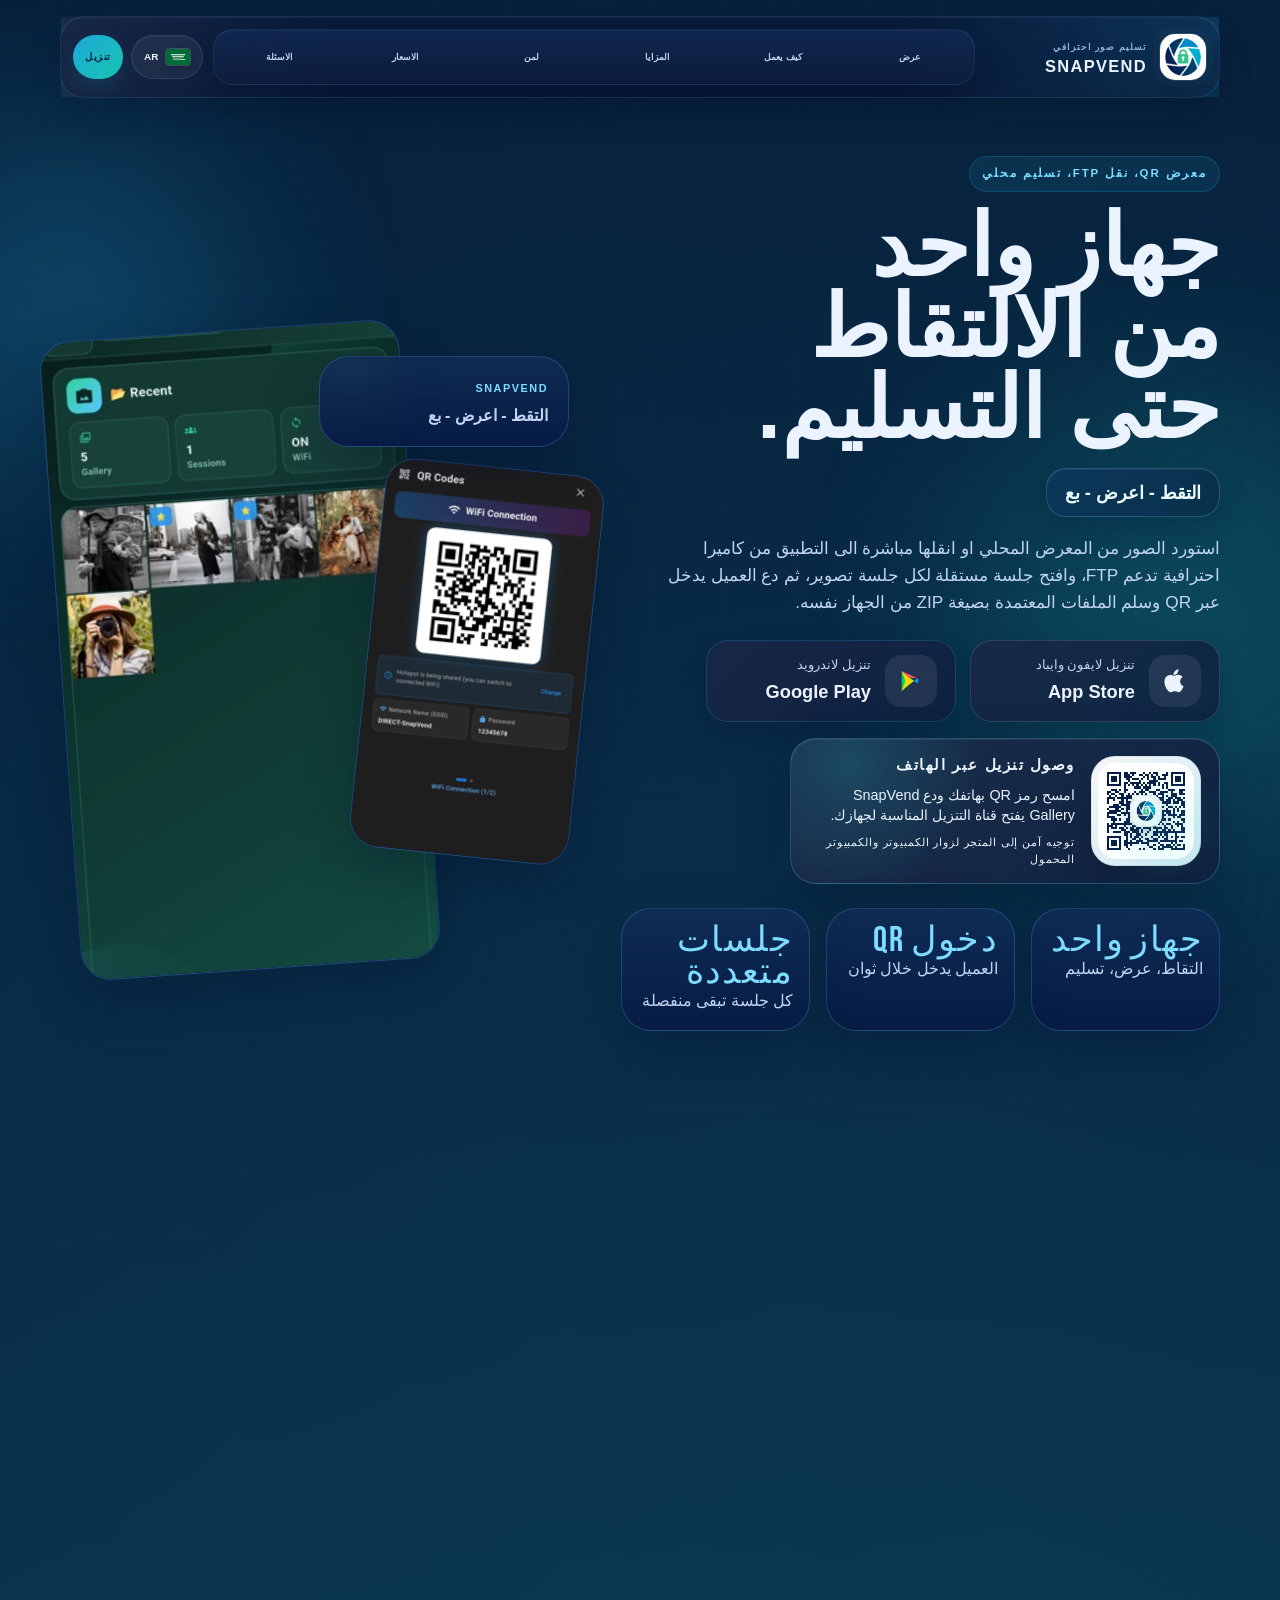
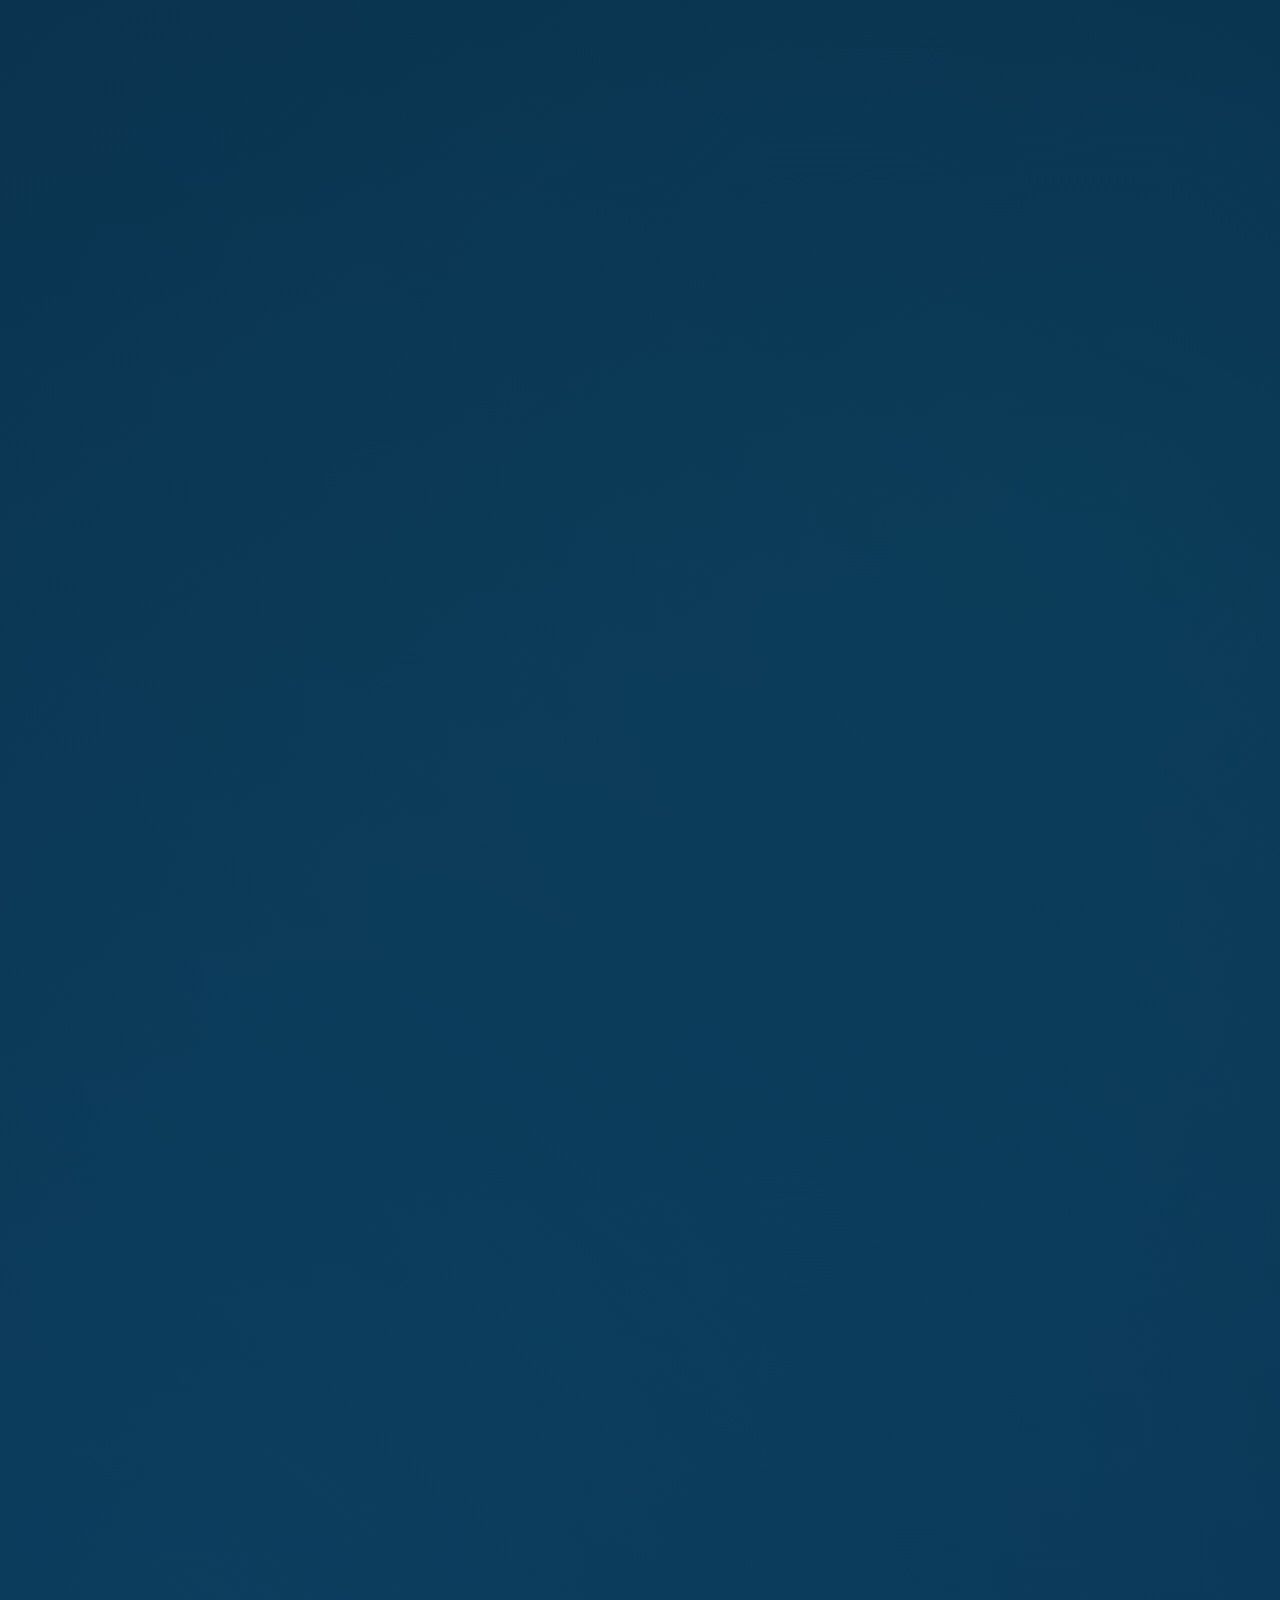
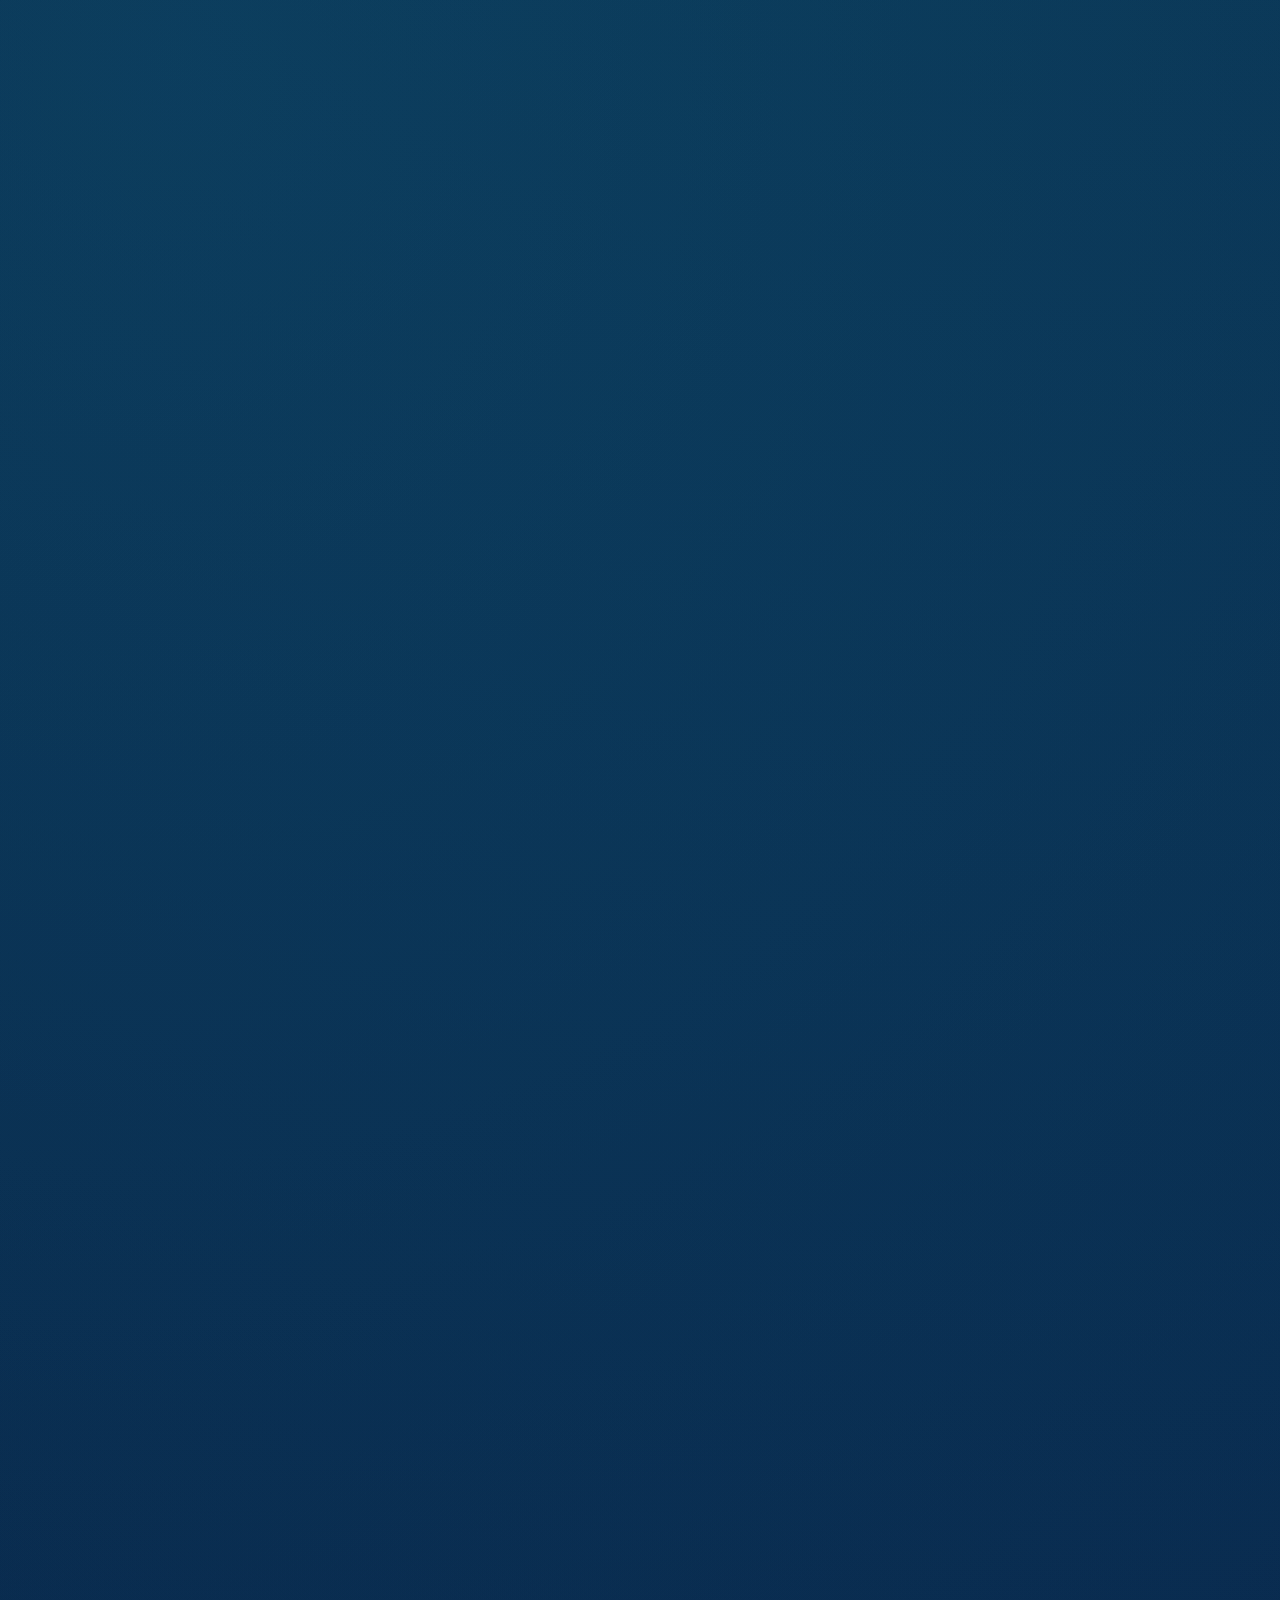
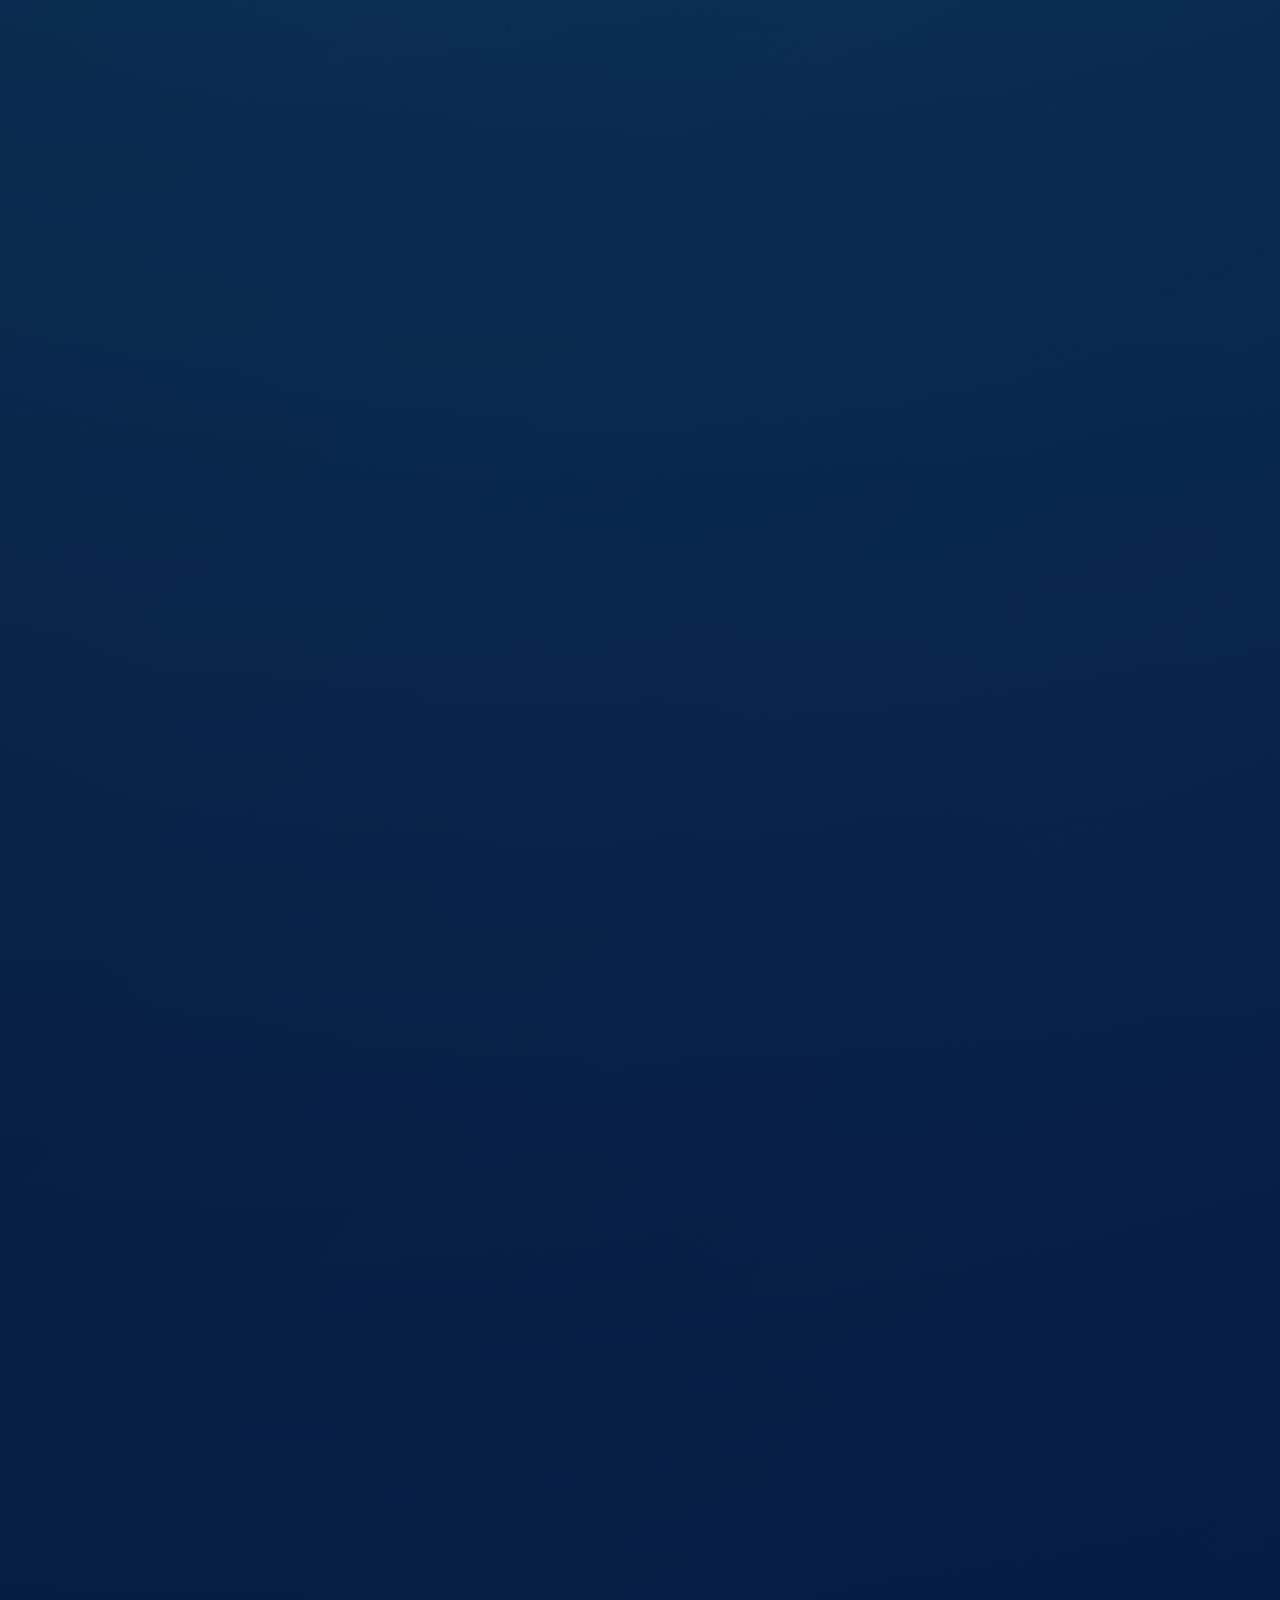
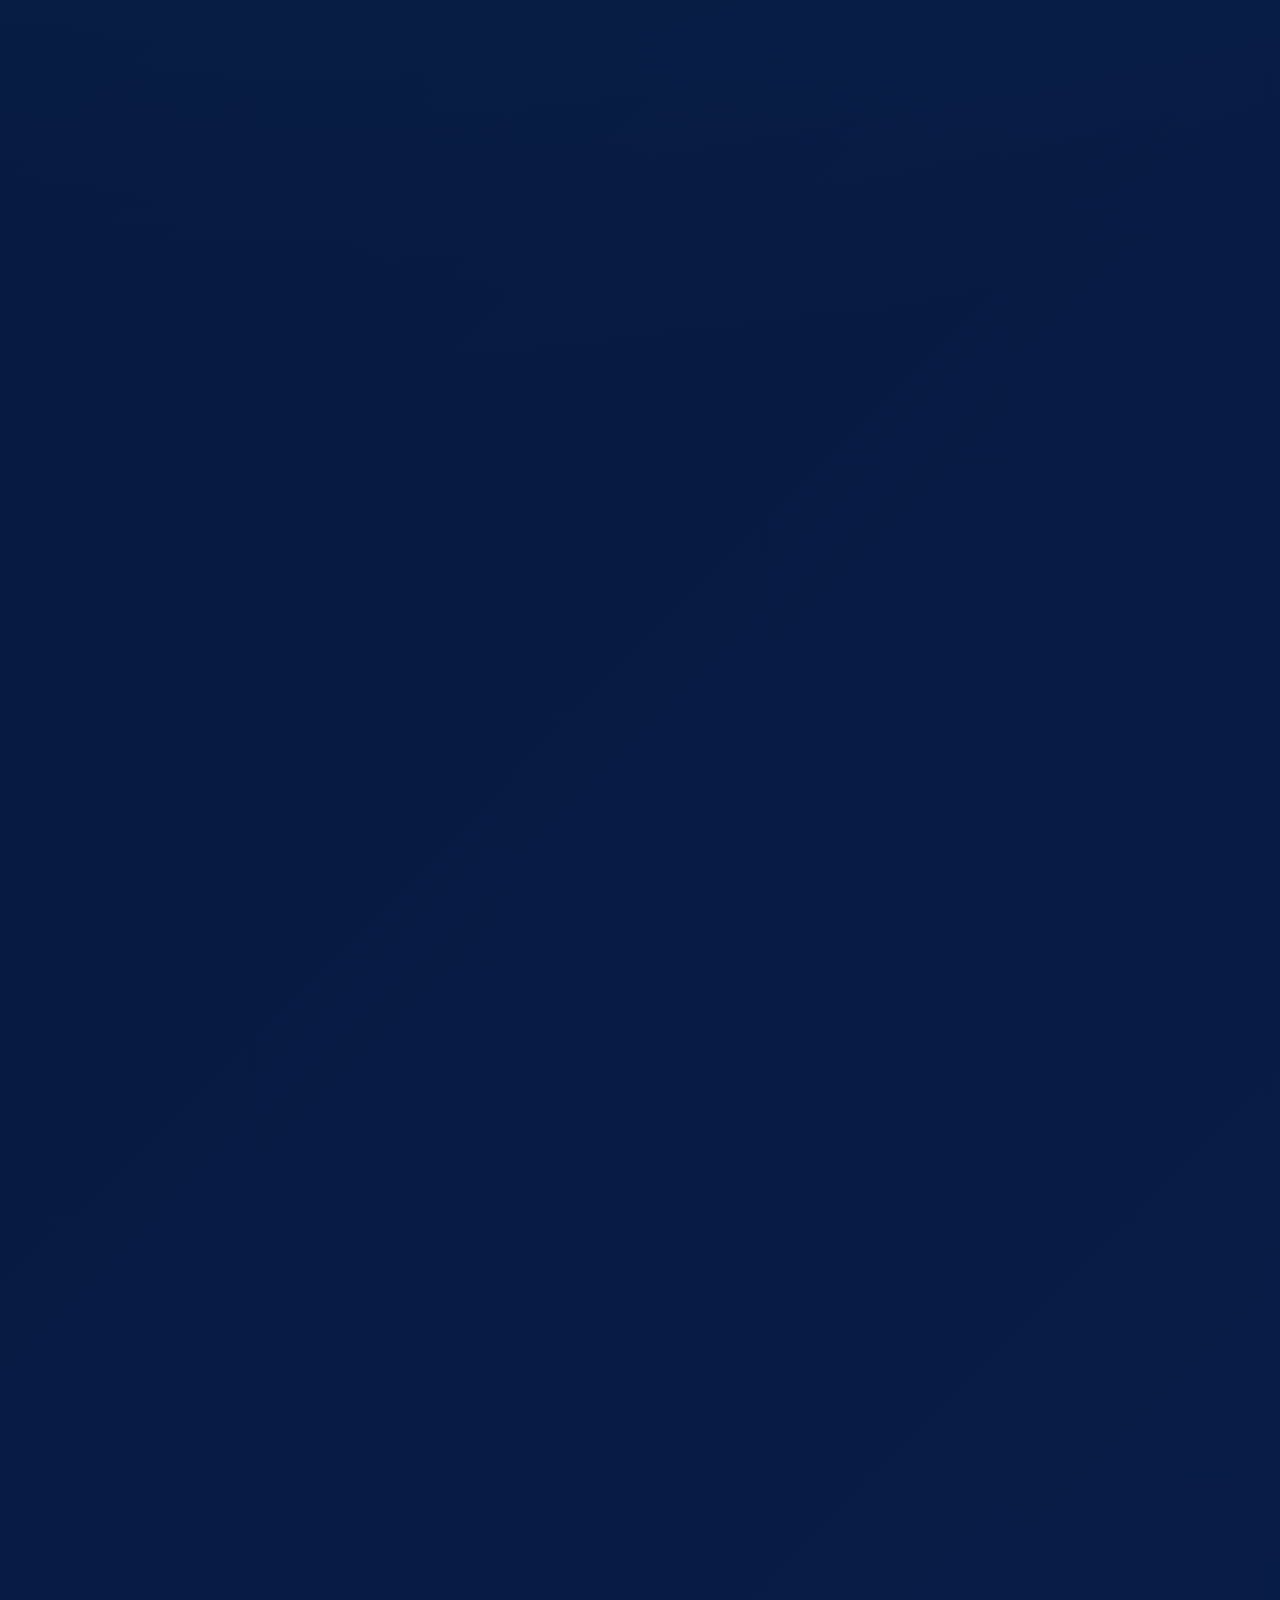
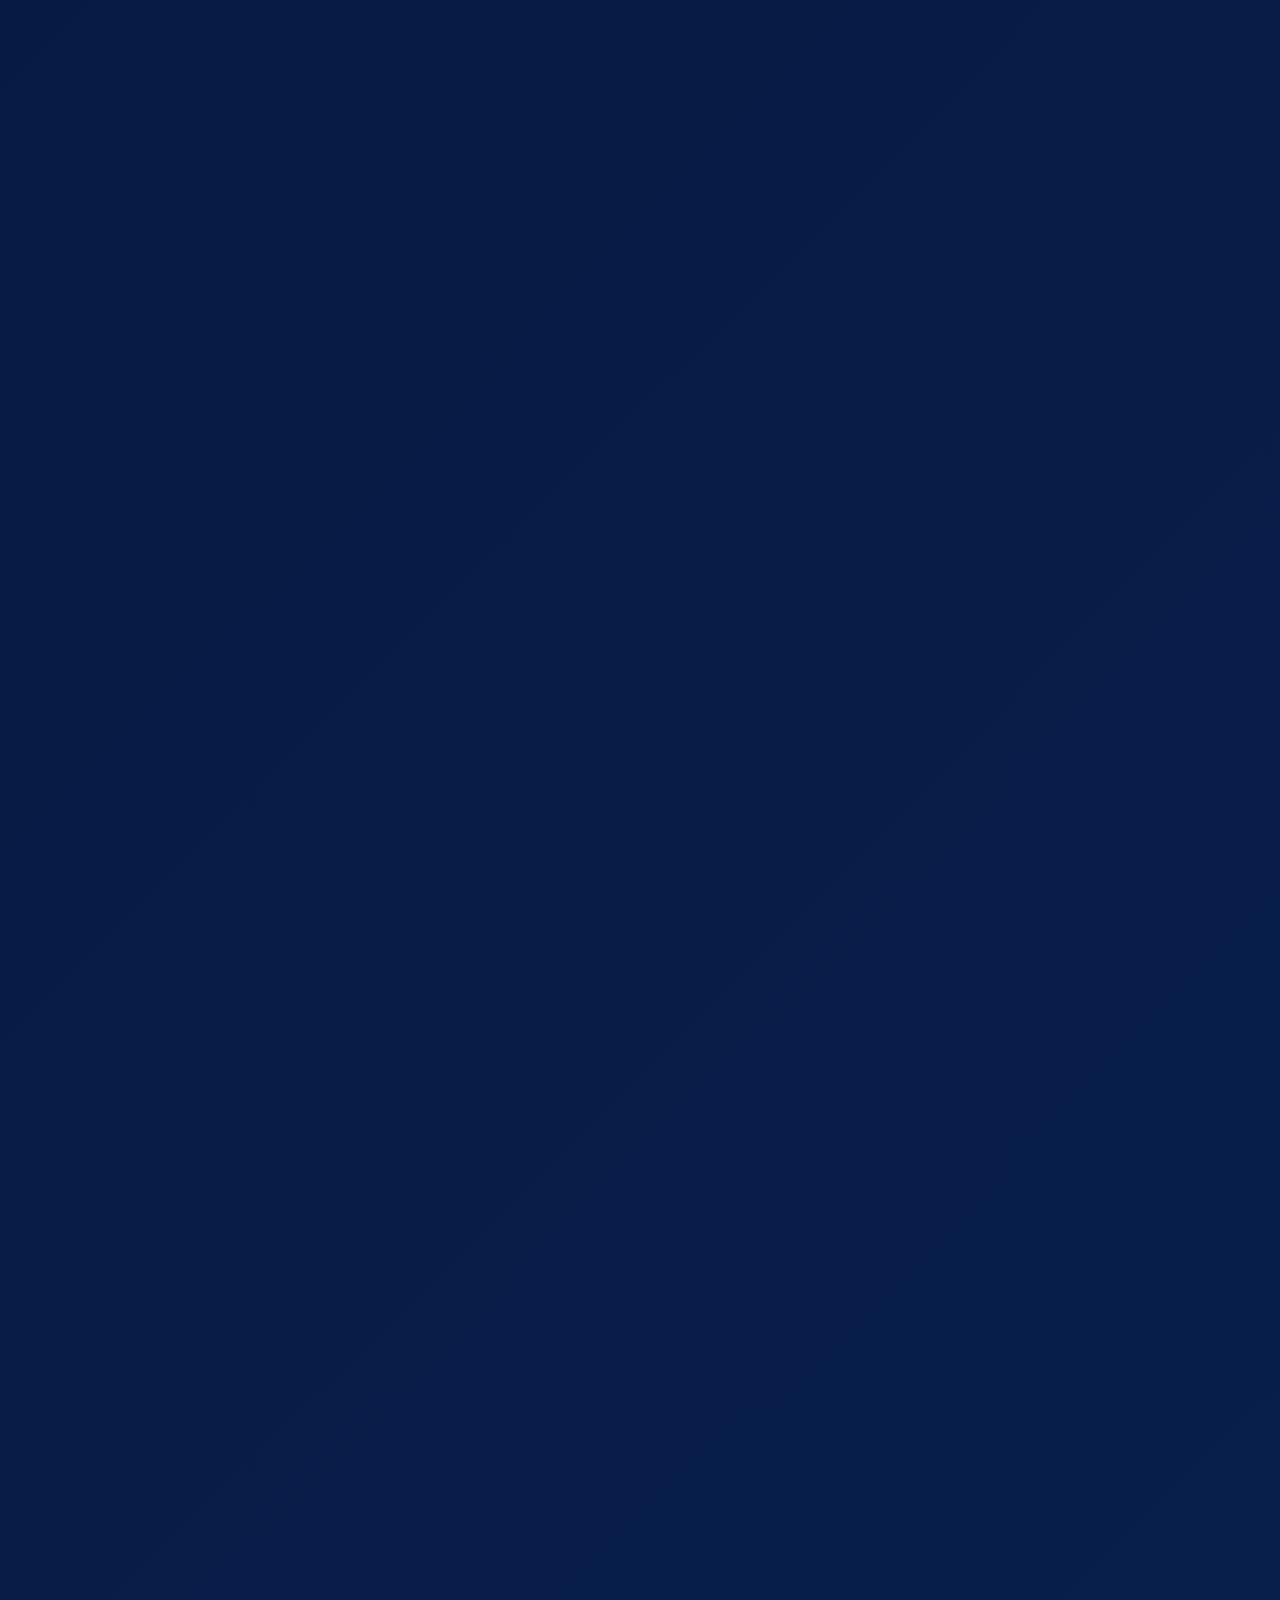
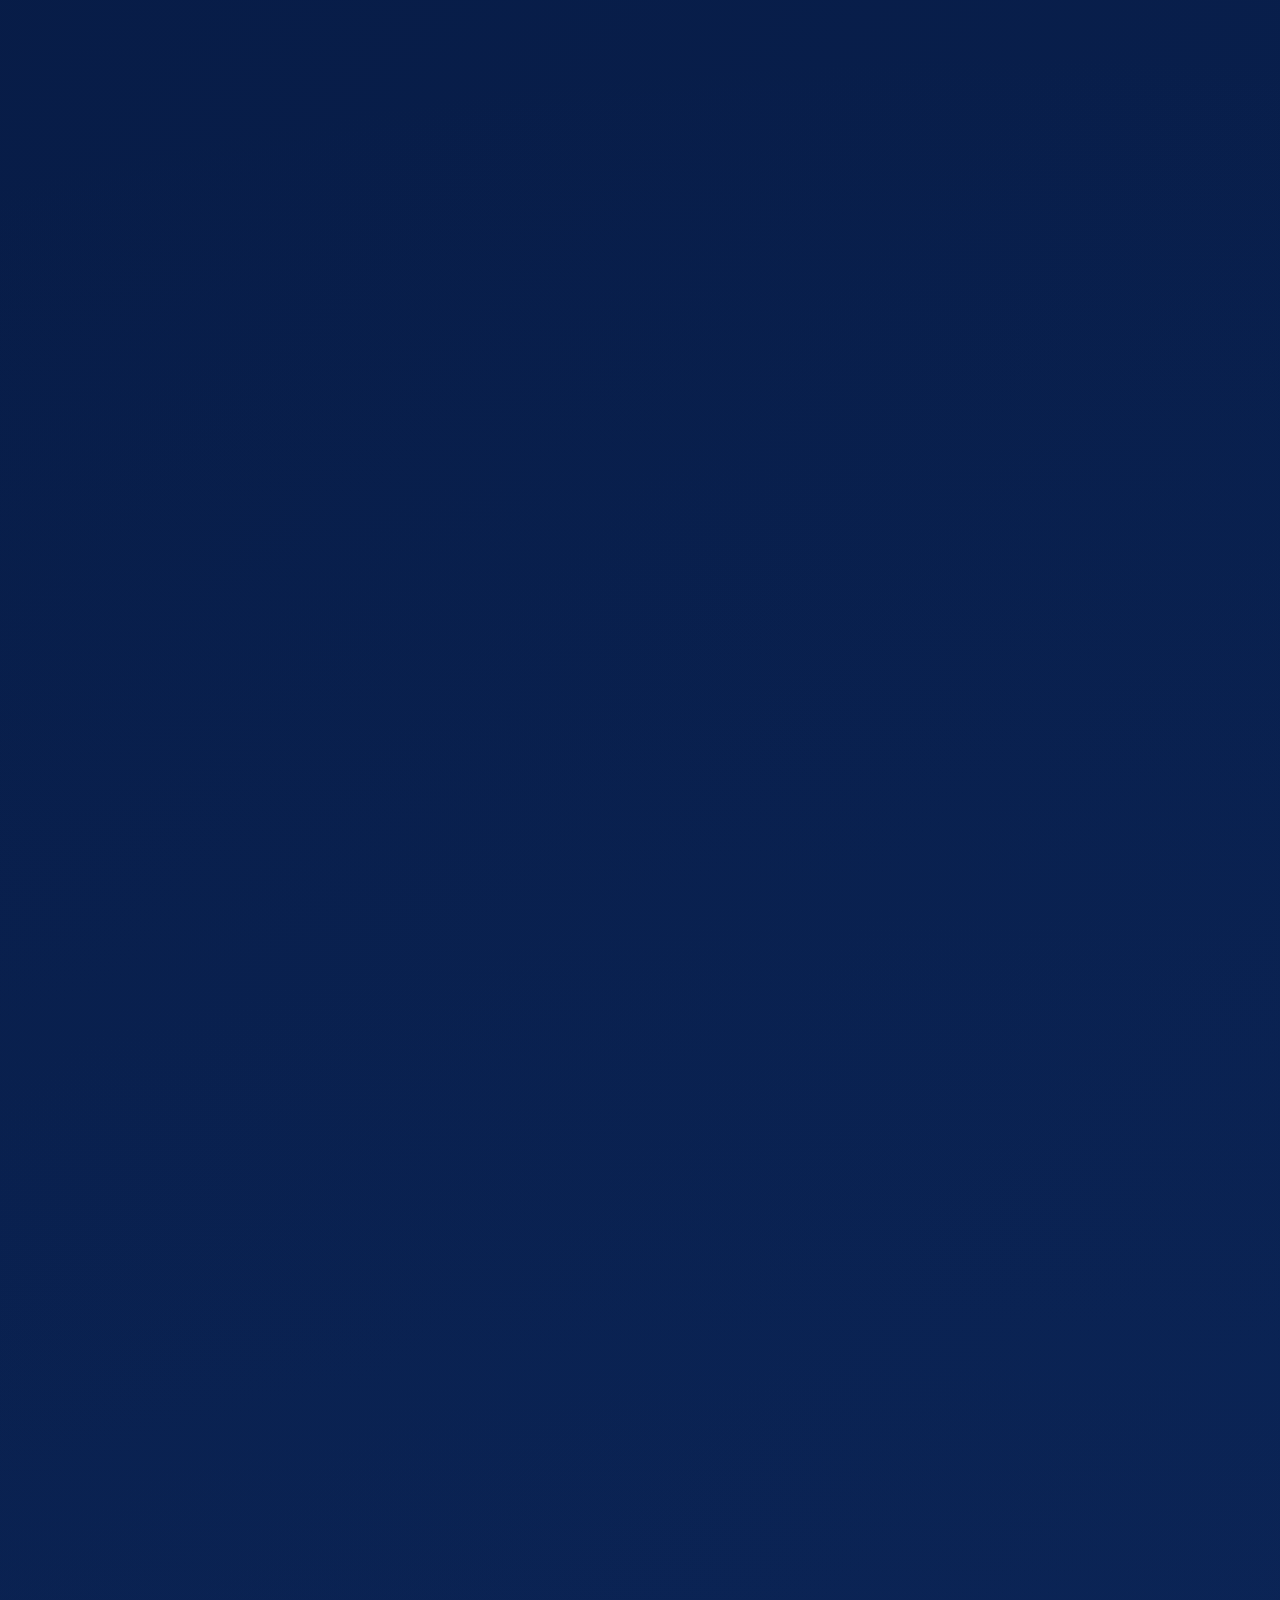
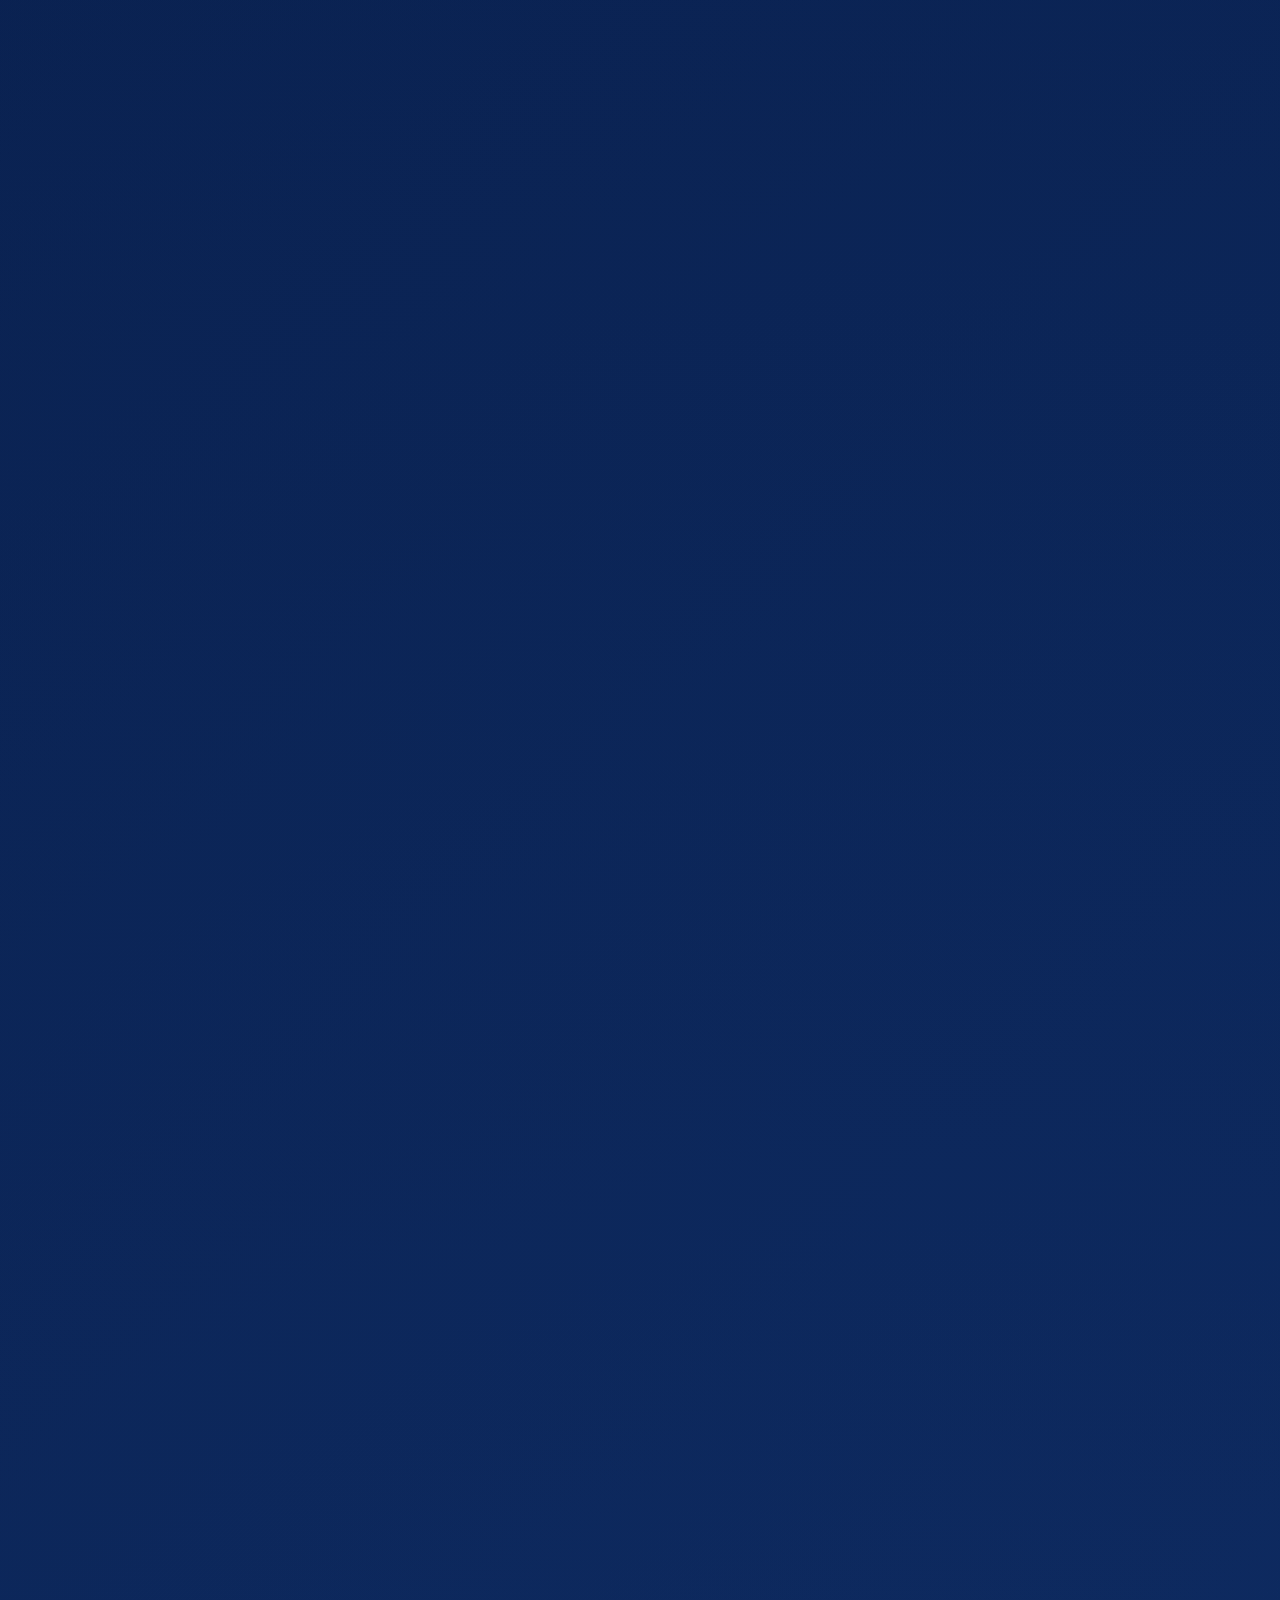
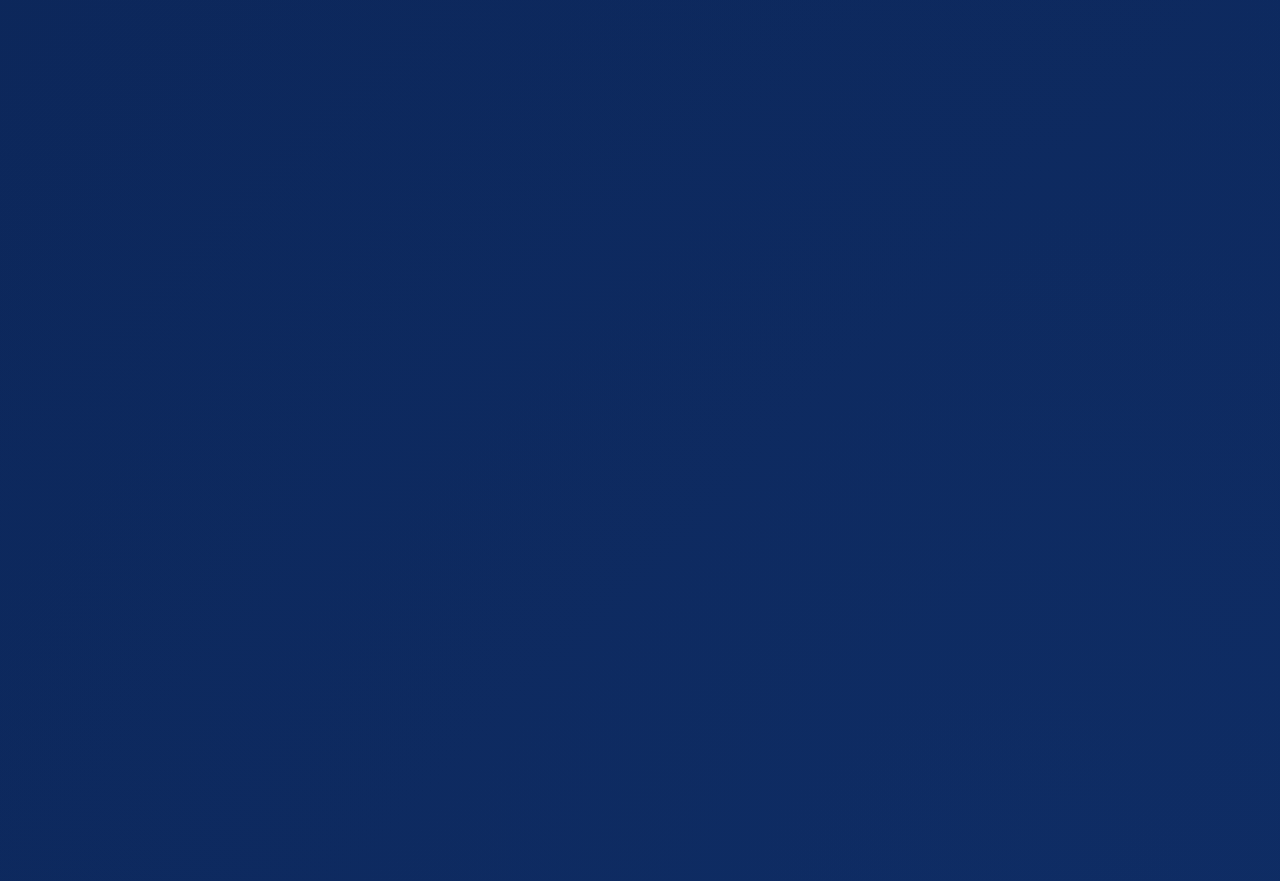
==== commit 7dc6aa0c: "Remove placeholder trust section" ====
--- a/ar/index.html
+++ b/ar/index.html
@@ -5,7 +5,7 @@
     <meta name="viewport" content="width=device-width, initial-scale=1">
     <title>SnapVend Gallery | معرض QR وتسليم محلي للمصورين</title>
     <meta name="description" content="يساعد SnapVend Gallery المصورين على ادارة معرض QR ونقل FTP من الكاميرا واختيار العميل وتسليم ZIP من هاتف او جهاز لوحي واحد.">
-    <meta name="keywords" content="SnapVend Gallery, SnapVend, snapvendgallery.com, تطبيق SnapVend Gallery, تطبيق معرض QR للمصورين, تطبيق تسليم الصور, التقط - اعرض - بع, معرض QR، نقل FTP، تسليم محلي, QR والجلسات والتسليم في تدفق واحد, تدفق ميداني اكثر تحكما من مشاركة معرض تقليدية, مصمم لفرق التصوير الاحترافية في الموقع, اعرض مسارات العمل الميدانية التي يتفوق فيها SnapVend, ارسل طلبك او استفسارك او رسالة الشراكة مباشرة الينا, تجربة عميل اوضح مع دعم متعدد اللغات, جهز اول تدفق تسليم خلال دقائق, قصة منتج جاهزة للاطلاق وسهلة الشرح للعميل, استيراد من كاميرا احترافية, افتح جلسة مستقلة, افتح المعرض عبر QR, اعرض الدفع المحلي واكد PAC, سلم ZIP وتابع الجلسة, لا يطلب من العميل تثبيت تطبيق اضافي, تنظيم قائم على الجلسات, البيع والتسليم من نفس الجهاز, تحكم تشغيلي للتصوير الحي, قواعد ترخيص وجهاز واضحة, تصوير الاعراس والفعاليات, الاستوديو والبورتريه, المدارس والرياضة والشركات, تصوير الشارع والمناطق السياحية والبورتريه المتنقل, فرق التسليم المتنقلة, الموقع ونقطة الدخول الاولى, المعرض واختيار العميل, الاعتماد والتسليم, ثبت التطبيق, استورد الصور, اعرض عبر QR, اعتمد وسلم, عرض تجريبي واضح, تحميل واضح, جاهز للمراجع, حفلات الزفاف واختيار الضيوف, قائمة طباعة الاعراس, طاولة الاختيار في الاستوديو, المدارس والرياضة, بيع البورتريه في الشارع والمناطق السياحية, جناح الفعاليات, فرق طباعة وتسليم الاعراس, فرق التسليم السريع, استوديوهات تهتم بالعلامة, عمليات تعمل عبر الشبكة المحلية, فرق تدير جلسات متعددة, تسليم يومي غير محدود, عروض مباشرة وقائمة طباعة غير محدودة, تفعيل هاتف واحد + جهاز لوحي واحد, اسم تجاري وشعار واسم ملف ZIP مخصص, استعادة الشراء وادارة الاشتراك, كل حقوق Premium الشهري, تكلفة اجمالية افضل خلال 12 شهرا, نافذة offline لمدة 14 يوما للترخيص الموثق, استخدام مستدام لفرق الاعراس والعمل الميداني المكثف, تحكم كامل بالعلامة وتدفق التسليم, الوصول عبر QR والجلسات والدفع والتسليم تتحرك داخل تدفق واحد مترابط., مناسب لحفلات الزفاف والفعاليات والاستوديو وبيع البورتريه المتنقل., يعتمد على شبكة محلية سريعة ومضبوطة واقل اعتمادا على تغطية الانترنت., استفسار عام, طلب عرض, الاسعار, شراكة, طلب خاص">
+    <meta name="keywords" content="SnapVend Gallery, SnapVend, snapvendgallery.com, تطبيق SnapVend Gallery, تطبيق معرض QR للمصورين, تطبيق تسليم الصور, التقط - اعرض - بع, معرض QR، نقل FTP، تسليم محلي, QR والجلسات والتسليم في تدفق واحد, تدفق ميداني اكثر تحكما من مشاركة معرض تقليدية, مصمم لفرق التصوير الاحترافية في الموقع, اعرض مسارات العمل الميدانية التي يتفوق فيها SnapVend, ارسل طلبك او استفسارك او رسالة الشراكة مباشرة الينا, تجربة عميل اوضح مع دعم متعدد اللغات, جهز اول تدفق تسليم خلال دقائق, استيراد من كاميرا احترافية, افتح جلسة مستقلة, افتح المعرض عبر QR, اعرض الدفع المحلي واكد PAC, سلم ZIP وتابع الجلسة, لا يطلب من العميل تثبيت تطبيق اضافي, تنظيم قائم على الجلسات, البيع والتسليم من نفس الجهاز, تحكم تشغيلي للتصوير الحي, قواعد ترخيص وجهاز واضحة, تصوير الاعراس والفعاليات, الاستوديو والبورتريه, المدارس والرياضة والشركات, تصوير الشارع والمناطق السياحية والبورتريه المتنقل, فرق التسليم المتنقلة, الموقع ونقطة الدخول الاولى, المعرض واختيار العميل, الاعتماد والتسليم, ثبت التطبيق, استورد الصور, اعرض عبر QR, اعتمد وسلم, حفلات الزفاف واختيار الضيوف, قائمة طباعة الاعراس, طاولة الاختيار في الاستوديو, المدارس والرياضة, بيع البورتريه في الشارع والمناطق السياحية, جناح الفعاليات, فرق طباعة وتسليم الاعراس, فرق التسليم السريع, استوديوهات تهتم بالعلامة, عمليات تعمل عبر الشبكة المحلية, فرق تدير جلسات متعددة, تسليم يومي غير محدود, عروض مباشرة وقائمة طباعة غير محدودة, تفعيل هاتف واحد + جهاز لوحي واحد, اسم تجاري وشعار واسم ملف ZIP مخصص, استعادة الشراء وادارة الاشتراك, كل حقوق Premium الشهري, تكلفة اجمالية افضل خلال 12 شهرا, نافذة offline لمدة 14 يوما للترخيص الموثق, استخدام مستدام لفرق الاعراس والعمل الميداني المكثف, تحكم كامل بالعلامة وتدفق التسليم, الوصول عبر QR والجلسات والدفع والتسليم تتحرك داخل تدفق واحد مترابط., مناسب لحفلات الزفاف والفعاليات والاستوديو وبيع البورتريه المتنقل., يعتمد على شبكة محلية سريعة ومضبوطة واقل اعتمادا على تغطية الانترنت., استفسار عام, طلب عرض, الاسعار, شراكة, طلب خاص">
     <meta name="robots" content="index,follow,max-image-preview:large,max-snippet:-1,max-video-preview:-1">
     <meta name="theme-color" content="#071b45">
     <meta http-equiv="content-language" content="ar">
@@ -72,10 +72,10 @@
     <link rel="manifest" href="../manifest.webmanifest">
     <link rel="preload" href="../assets/fonts/BebasNeue-Regular.ttf" as="font" type="font/ttf" crossorigin>
     <link rel="preload" href="../assets/fonts/JosefinSans-Bold.ttf" as="font" type="font/ttf" crossorigin>
-    <link rel="stylesheet" href="../styles.css?v=20260509140459">
-    <script type="application/ld+json">{"@context":"https://schema.org","@graph":[{"@type":"Organization","@id":"https://snapvendgallery.com/#organization","name":"SnapVend Gallery","alternateName":["SnapVend","SnapVend QR Gallery","SnapVend Photo Delivery"],"description":"يساعد SnapVend Gallery المصورين على ادارة معرض QR ونقل FTP من الكاميرا واختيار العميل وتسليم ZIP من هاتف او جهاز لوحي واحد.","disambiguatingDescription":"SnapVend Gallery هو تطبيق معرض QR وتسليم صور محلي للمصورين منشور على snapvendgallery.com.","slogan":"التقط - اعرض - بع","url":"https://snapvendgallery.com/","logo":{"@type":"ImageObject","url":"https://snapvendgallery.com/assets/branding/snapvend_logo_square.png"},"image":"https://snapvendgallery.com/assets/branding/snapvend_logo_square.png","sameAs":["https://snapvendgallery.com/","https://play.google.com/store/apps/details?id=com.snapvend.gallery"],"contactPoint":[{"@id":"https://snapvendgallery.com/#sales-contact"}]},{"@type":"ContactPoint","@id":"https://snapvendgallery.com/#sales-contact","contactType":"sales","email":"snapvendinfo@gmail.com","url":"mailto:snapvendinfo@gmail.com","availableLanguage":["التركية","الإنجليزية","الإسبانية","الفرنسية","الألمانية","الإيطالية","البرتغالية","الروسية","العربية","الهندية","اليابانية","الصينية"]},{"@type":"WebSite","@id":"https://snapvendgallery.com/#website","url":"https://snapvendgallery.com/","name":"SnapVend Gallery","alternateName":"SnapVend","inLanguage":"ar","publisher":{"@id":"https://snapvendgallery.com/#organization"}},{"@type":"WebPage","@id":"https://snapvendgallery.com/ar/#webpage","url":"https://snapvendgallery.com/ar/","name":"SnapVend Gallery | معرض QR وتسليم محلي للمصورين","description":"يساعد SnapVend Gallery المصورين على ادارة معرض QR ونقل FTP من الكاميرا واختيار العميل وتسليم ZIP من هاتف او جهاز لوحي واحد.","inLanguage":"ar","isPartOf":{"@id":"https://snapvendgallery.com/#website"},"about":{"@id":"https://snapvendgallery.com/ar/#app"},"mainEntity":{"@id":"https://snapvendgallery.com/ar/#app"},"primaryImageOfPage":{"@type":"ImageObject","url":"https://snapvendgallery.com/assets/branding/snapvend_logo_square.png"},"keywords":"SnapVend Gallery, SnapVend, snapvendgallery.com, تطبيق SnapVend Gallery, تطبيق معرض QR للمصورين, تطبيق تسليم الصور, التقط - اعرض - بع, معرض QR، نقل FTP، تسليم محلي, QR والجلسات والتسليم في تدفق واحد, تدفق ميداني اكثر تحكما من مشاركة معرض تقليدية, مصمم لفرق التصوير الاحترافية في الموقع, اعرض مسارات العمل الميدانية التي يتفوق فيها SnapVend, ارسل طلبك او استفسارك او رسالة الشراكة مباشرة الينا, تجربة عميل اوضح مع دعم متعدد اللغات, جهز اول تدفق تسليم خلال دقائق, قصة منتج جاهزة للاطلاق وسهلة الشرح للعميل, استيراد من كاميرا احترافية, افتح جلسة مستقلة, افتح المعرض عبر QR, اعرض الدفع المحلي واكد PAC, سلم ZIP وتابع الجلسة, لا يطلب من العميل تثبيت تطبيق اضافي, تنظيم قائم على الجلسات, البيع والتسليم من نفس الجهاز, تحكم تشغيلي للتصوير الحي, قواعد ترخيص وجهاز واضحة, تصوير الاعراس والفعاليات, الاستوديو والبورتريه, المدارس والرياضة والشركات, تصوير الشارع والمناطق السياحية والبورتريه المتنقل, فرق التسليم المتنقلة, الموقع ونقطة الدخول الاولى, المعرض واختيار العميل, الاعتماد والتسليم, ثبت التطبيق, استورد الصور, اعرض عبر QR, اعتمد وسلم, عرض تجريبي واضح, تحميل واضح, جاهز للمراجع, حفلات الزفاف واختيار الضيوف, قائمة طباعة الاعراس, طاولة الاختيار في الاستوديو, المدارس والرياضة, بيع البورتريه في الشارع والمناطق السياحية, جناح الفعاليات, فرق طباعة وتسليم الاعراس, فرق التسليم السريع, استوديوهات تهتم بالعلامة, عمليات تعمل عبر الشبكة المحلية, فرق تدير جلسات متعددة, تسليم يومي غير محدود, عروض مباشرة وقائمة طباعة غير محدودة, تفعيل هاتف واحد + جهاز لوحي واحد, اسم تجاري وشعار واسم ملف ZIP مخصص, استعادة الشراء وادارة الاشتراك, كل حقوق Premium الشهري, تكلفة اجمالية افضل خلال 12 شهرا, نافذة offline لمدة 14 يوما للترخيص الموثق, استخدام مستدام لفرق الاعراس والعمل الميداني المكثف, تحكم كامل بالعلامة وتدفق التسليم, الوصول عبر QR والجلسات والدفع والتسليم تتحرك داخل تدفق واحد مترابط., مناسب لحفلات الزفاف والفعاليات والاستوديو وبيع البورتريه المتنقل., يعتمد على شبكة محلية سريعة ومضبوطة واقل اعتمادا على تغطية الانترنت., استفسار عام, طلب عرض, الاسعار, شراكة, طلب خاص","hasPart":[{"@id":"https://snapvendgallery.com/ar/#audience"},{"@id":"https://snapvendgallery.com/ar/#language-support-benefits"},{"@id":"https://snapvendgallery.com/ar/#why-snapvend"},{"@id":"https://snapvendgallery.com/ar/#quick-start"},{"@id":"https://snapvendgallery.com/ar/#trust"},{"@id":"https://snapvendgallery.com/ar/#use-cases"},{"@id":"https://snapvendgallery.com/ar/#reference-profiles"},{"@id":"https://snapvendgallery.com/ar/#faq"},{"@id":"https://snapvendgallery.com/ar/#contact-page"},{"@id":"https://snapvendgallery.com/ar/#contact-topics"},{"@id":"https://snapvendgallery.com/ar/#why-snapvend-points"},{"@id":"https://snapvendgallery.com/ar/#supported-languages"}]},{"@type":"SoftwareApplication","@id":"https://snapvendgallery.com/ar/#app","name":"SnapVend Gallery","alternateName":["SnapVend","SnapVend QR Gallery","SnapVend Photographer Gallery"],"description":"يساعد SnapVend Gallery المصورين على ادارة معرض QR ونقل FTP من الكاميرا واختيار العميل وتسليم ZIP من هاتف او جهاز لوحي واحد.","disambiguatingDescription":"SnapVend Gallery هو تطبيق جوال للمصورين يجمع معرض QR ونقل FTP من الكاميرا وتسليم ZIP المحلي.","applicationCategory":"BusinessApplication","applicationSubCategory":"تدفق الصور وادارة الطباعة والتسليم","applicationSuite":"SnapVend Gallery","identifier":"com.snapvend.gallery","operatingSystem":"ANDROID, IOS","inLanguage":"ar","availableLanguage":["التركية","الإنجليزية","الإسبانية","الفرنسية","الألمانية","الإيطالية","البرتغالية","الروسية","العربية","الهندية","اليابانية","الصينية"],"url":"https://snapvendgallery.com/ar/","mainEntityOfPage":"https://snapvendgallery.com/ar/","image":"https://snapvendgallery.com/assets/branding/snapvend_logo_square.png","screenshot":["https://snapvendgallery.com/assets/marketing/google_play/web/01_gallery_dashboard_hero.jpg","https://snapvendgallery.com/assets/marketing/google_play/web/02_session_qr_access_hero.png","https://snapvendgallery.com/assets/marketing/google_play/web/05_ftp_server_settings_web.png","https://snapvendgallery.com/assets/marketing/google_play/web/01_gallery_dashboard_web.png","https://snapvendgallery.com/assets/marketing/google_play/web/03_browser_gallery_selection_web.png","https://snapvendgallery.com/assets/marketing/google_play/web/06_customer_gallery_selection_en_web.png","https://snapvendgallery.com/assets/marketing/google_play/web/04_payment_approval_flow_web.png","https://snapvendgallery.com/assets/marketing/google_play/web/07_reports_dashboard_web.png"],"keywords":"SnapVend Gallery, SnapVend, snapvendgallery.com, تطبيق SnapVend Gallery, تطبيق معرض QR للمصورين, تطبيق تسليم الصور, التقط - اعرض - بع, معرض QR، نقل FTP، تسليم محلي, QR والجلسات والتسليم في تدفق واحد, تدفق ميداني اكثر تحكما من مشاركة معرض تقليدية, مصمم لفرق التصوير الاحترافية في الموقع, اعرض مسارات العمل الميدانية التي يتفوق فيها SnapVend, ارسل طلبك او استفسارك او رسالة الشراكة مباشرة الينا, تجربة عميل اوضح مع دعم متعدد اللغات, جهز اول تدفق تسليم خلال دقائق, قصة منتج جاهزة للاطلاق وسهلة الشرح للعميل, استيراد من كاميرا احترافية, افتح جلسة مستقلة, افتح المعرض عبر QR, اعرض الدفع المحلي واكد PAC, سلم ZIP وتابع الجلسة, لا يطلب من العميل تثبيت تطبيق اضافي, تنظيم قائم على الجلسات, البيع والتسليم من نفس الجهاز, تحكم تشغيلي للتصوير الحي, قواعد ترخيص وجهاز واضحة, تصوير الاعراس والفعاليات, الاستوديو والبورتريه, المدارس والرياضة والشركات, تصوير الشارع والمناطق السياحية والبورتريه المتنقل, فرق التسليم المتنقلة, الموقع ونقطة الدخول الاولى, المعرض واختيار العميل, الاعتماد والتسليم, ثبت التطبيق, استورد الصور, اعرض عبر QR, اعتمد وسلم, عرض تجريبي واضح, تحميل واضح, جاهز للمراجع, حفلات الزفاف واختيار الضيوف, قائمة طباعة الاعراس, طاولة الاختيار في الاستوديو, المدارس والرياضة, بيع البورتريه في الشارع والمناطق السياحية, جناح الفعاليات, فرق طباعة وتسليم الاعراس, فرق التسليم السريع, استوديوهات تهتم بالعلامة, عمليات تعمل عبر الشبكة المحلية, فرق تدير جلسات متعددة, تسليم يومي غير محدود, عروض مباشرة وقائمة طباعة غير محدودة, تفعيل هاتف واحد + جهاز لوحي واحد, اسم تجاري وشعار واسم ملف ZIP مخصص, استعادة الشراء وادارة الاشتراك, كل حقوق Premium الشهري, تكلفة اجمالية افضل خلال 12 شهرا, نافذة offline لمدة 14 يوما للترخيص الموثق, استخدام مستدام لفرق الاعراس والعمل الميداني المكثف, تحكم كامل بالعلامة وتدفق التسليم, الوصول عبر QR والجلسات والدفع والتسليم تتحرك داخل تدفق واحد مترابط., مناسب لحفلات الزفاف والفعاليات والاستوديو وبيع البورتريه المتنقل., يعتمد على شبكة محلية سريعة ومضبوطة واقل اعتمادا على تغطية الانترنت., استفسار عام, طلب عرض, الاسعار, شراكة, طلب خاص","brand":{"@type":"Brand","name":"SnapVend Gallery","alternateName":"SnapVend"},"publisher":{"@id":"https://snapvendgallery.com/#organization"},"isAccessibleForFree":true,"featureList":["استيراد من كاميرا احترافية","افتح جلسة مستقلة","افتح المعرض عبر QR","اعرض الدفع المحلي واكد PAC","سلم ZIP وتابع الجلسة","لا يطلب من العميل تثبيت تطبيق اضافي","تنظيم قائم على الجلسات","البيع والتسليم من نفس الجهاز","تحكم تشغيلي للتصوير الحي","قواعد ترخيص وجهاز واضحة","ثبت التطبيق","استورد الصور","اعرض عبر QR","اعتمد وسلم","عرض تجريبي واضح","تحميل واضح","جاهز للمراجع","تسليم يومي غير محدود","عروض مباشرة وقائمة طباعة غير محدودة","تفعيل هاتف واحد + جهاز لوحي واحد","اسم تجاري وشعار واسم ملف ZIP مخصص","استعادة الشراء وادارة الاشتراك","كل حقوق Premium الشهري","تكلفة اجمالية افضل خلال 12 شهرا","نافذة offline لمدة 14 يوما للترخيص الموثق","استخدام مستدام لفرق الاعراس والعمل الميداني المكثف","تحكم كامل بالعلامة وتدفق التسليم","الموقع ونقطة الدخول الاولى","المعرض واختيار العميل","الاعتماد والتسليم","حفلات الزفاف واختيار الضيوف","قائمة طباعة الاعراس"],"additionalProperty":[{"@type":"PropertyValue","name":"اللغات المدعومة","value":"التركية, الإنجليزية, الإسبانية, الفرنسية, الألمانية, الإيطالية, البرتغالية, الروسية, العربية, الهندية, اليابانية, الصينية"},{"@type":"PropertyValue","name":"تغطية تدفق العميل المترجم","value":"تجربة عميل اوضح مع دعم متعدد اللغات"},{"@type":"PropertyValue","name":"فرق SnapVend","value":"الوصول عبر QR والجلسات والدفع والتسليم تتحرك داخل تدفق واحد مترابط. | مناسب لحفلات الزفاف والفعاليات والاستوديو وبيع البورتريه المتنقل. | يعتمد على شبكة محلية سريعة ومضبوطة واقل اعتمادا على تغطية الانترنت."},{"@type":"PropertyValue","name":"Premium (شهري)","value":"Free يتيح تجربة التدفق مع حدود يومية: 10 عمليات تسليم، 10 طلبات طباعة و10 عروض مباشرة. Premium يتفعل لهاتف واحد + جهاز لوحي واحد، يزيل هذه الحدود، يحافظ على وصول offline حتى 14 يوما للترخيص الموثق ويدعم استعادة الشراء وادارة الاشتراك."}],"audience":[{"@type":"Audience","audienceType":"تصوير الاعراس والفعاليات","description":"مسار قوي لفرق تصوير الاعراس التي تريد ادارة الاختيار السريع والتسليم الفوري وقائمة الطباعة داخل العملية نفسها."},{"@type":"Audience","audienceType":"الاستوديو والبورتريه","description":"استوديوهات تريد مراجعة الصور واختيارها وتسليمها مع العميل."},{"@type":"Audience","audienceType":"المدارس والرياضة والشركات","description":"فرق تدير جلسات كثيرة بدون خلط العملاء او التسليمات."},{"@type":"Audience","audienceType":"تصوير الشارع والمناطق السياحية والبورتريه المتنقل","description":"مناسب للمصورين الذين يريدون التصوير في الموقع وعرض الصور المختارة مباشرة وبيعها بشكل فردي او ضمن باقات."},{"@type":"Audience","audienceType":"فرق التسليم المتنقلة","description":"عمليات تعمل عبر الشبكة المحلية او نقطة الاتصال بدون اعتماد على الانترنت."}],"offers":[{"@type":"Offer","name":"Premium (شهري)","description":"تسليم يومي غير محدود | عروض مباشرة وقائمة طباعة غير محدودة | تفعيل هاتف واحد + جهاز لوحي واحد | اسم تجاري وشعار واسم ملف ZIP مخصص | استعادة الشراء وادارة الاشتراك","price":33.58,"priceCurrency":"SAR","availability":"https://schema.org/InStock","url":"https://snapvendgallery.com/ar/#pricing"},{"@type":"Offer","name":"Premium (سنوي)","description":"كل حقوق Premium الشهري | تكلفة اجمالية افضل خلال 12 شهرا | نافذة offline لمدة 14 يوما للترخيص الموثق | استخدام مستدام لفرق الاعراس والعمل الميداني المكثف | تحكم كامل بالعلامة وتدفق التسليم","price":335.78,"priceCurrency":"SAR","availability":"https://schema.org/InStock","url":"https://snapvendgallery.com/ar/#pricing"}],"downloadUrl":"https://play.google.com/store/apps/details?id=com.snapvend.gallery","installUrl":"https://play.google.com/store/apps/details?id=com.snapvend.gallery","dateModified":"2026-05-09"},{"@type":"ItemList","@id":"https://snapvendgallery.com/ar/#audience","url":"https://snapvendgallery.com/ar/#audience","name":"مصمم لفرق التصوير الاحترافية في الموقع","numberOfItems":5,"itemListElement":[{"@type":"ListItem","position":1,"item":{"@type":"Thing","name":"تصوير الاعراس والفعاليات","description":"مسار قوي لفرق تصوير الاعراس التي تريد ادارة الاختيار السريع والتسليم الفوري وقائمة الطباعة داخل العملية نفسها."}},{"@type":"ListItem","position":2,"item":{"@type":"Thing","name":"الاستوديو والبورتريه","description":"استوديوهات تريد مراجعة الصور واختيارها وتسليمها مع العميل."}},{"@type":"ListItem","position":3,"item":{"@type":"Thing","name":"المدارس والرياضة والشركات","description":"فرق تدير جلسات كثيرة بدون خلط العملاء او التسليمات."}},{"@type":"ListItem","position":4,"item":{"@type":"Thing","name":"تصوير الشارع والمناطق السياحية والبورتريه المتنقل","description":"مناسب للمصورين الذين يريدون التصوير في الموقع وعرض الصور المختارة مباشرة وبيعها بشكل فردي او ضمن باقات."}},{"@type":"ListItem","position":5,"item":{"@type":"Thing","name":"فرق التسليم المتنقلة","description":"عمليات تعمل عبر الشبكة المحلية او نقطة الاتصال بدون اعتماد على الانترنت."}}]},{"@type":"ItemList","@id":"https://snapvendgallery.com/ar/#language-support-benefits","url":"https://snapvendgallery.com/ar/#language-support-benefits","name":"تجربة عميل اوضح مع دعم متعدد اللغات","numberOfItems":3,"itemListElement":[{"@type":"ListItem","position":1,"item":{"@type":"Thing","name":"الموقع ونقطة الدخول الاولى","description":"عندما تكون اللغة مدعومة يصبح تتبع الموقع اسهل ويصل الزائر الى الصفحة الصحيحة بشكل اسرع."}},{"@type":"ListItem","position":2,"item":{"@type":"Thing","name":"المعرض واختيار العميل","description":"تصبح تجربة المعرض في المتصفح وخطوات الاختيار اوضح للعملاء القادمين من بلدان مختلفة."}},{"@type":"ListItem","position":3,"item":{"@type":"Thing","name":"الاعتماد والتسليم","description":"تصبح خطوات الدفع والاعتماد والتسليم اسهل شرحا عندما تكون الشاشات المدعومة متاحة باكثر من لغة."}}]},{"@type":"ItemList","@id":"https://snapvendgallery.com/ar/#why-snapvend","url":"https://snapvendgallery.com/ar/#why-snapvend","name":"تدفق ميداني اكثر تحكما من مشاركة معرض تقليدية","numberOfItems":5,"itemListElement":[{"@type":"ListItem","position":1,"item":{"@type":"Thing","name":"لا يطلب من العميل تثبيت تطبيق اضافي","description":"يدخل العميل الى معرض المتصفح عبر QR على نفس الشبكة، لذلك يبدأ التدفق بسرعة اكبر من دون تثبيت اخر."}},{"@type":"ListItem","position":2,"item":{"@type":"Thing","name":"تنظيم قائم على الجلسات","description":"يبقى كل عميل او جلسة او مجموعة منفصلة، لذلك لا تختلط الاختيارات والمدفوعات وعمليات التسليم."}},{"@type":"ListItem","position":3,"item":{"@type":"Thing","name":"البيع والتسليم من نفس الجهاز","description":"تكتمل وسائل الدفع المحلية وموافقة PAC وتسليم ZIP على نفس الجهاز."}},{"@type":"ListItem","position":4,"item":{"@type":"Thing","name":"تحكم تشغيلي للتصوير الحي","description":"استيراد FTP من الكاميرا وقائمة الطباعة والتقارير والعلامة التجارية تجعل العمل الميداني المكثف اكثر تنظيما."}},{"@type":"ListItem","position":5,"item":{"@type":"Thing","name":"قواعد ترخيص وجهاز واضحة","description":"حالة Free او Premium وحقوق الجهاز النشط ووقت اخر تحقق ومعلومات الوصول offline تظهر داخل التطبيق حتى يعرف الفريق الحقوق المتاحة في الميدان."}}]},{"@type":"ItemList","@id":"https://snapvendgallery.com/ar/#quick-start","url":"https://snapvendgallery.com/ar/#quick-start","name":"جهز اول تدفق تسليم خلال دقائق","numberOfItems":4,"itemListElement":[{"@type":"ListItem","position":1,"item":{"@type":"Thing","name":"ثبت التطبيق","description":"افتح SnapVend على الهاتف او الجهاز اللوحي وراجع بيانات النشاط وحالة الترخيص."}},{"@type":"ListItem","position":2,"item":{"@type":"Thing","name":"استورد الصور","description":"اختر من المعرض المحلي او انقل مباشرة من كاميرا احترافية تدعم FTP."}},{"@type":"ListItem","position":3,"item":{"@type":"Thing","name":"اعرض عبر QR","description":"افتح جلسة منفصلة لكل تصوير، وادخل العميل الى معرض QR واجمع الاختيارات."}},{"@type":"ListItem","position":4,"item":{"@type":"Thing","name":"اعتمد وسلم","description":"بعد فحص الدفع/PAC سلم الملفات المعتمدة بصيغة ZIP من الجهاز نفسه."}}]},{"@type":"ItemList","@id":"https://snapvendgallery.com/ar/#trust","url":"https://snapvendgallery.com/ar/#trust","name":"قصة منتج جاهزة للاطلاق وسهلة الشرح للعميل","numberOfItems":3,"itemListElement":[{"@type":"ListItem","position":1,"item":{"@type":"Thing","name":"عرض تجريبي واضح","description":"يعرض فيديو Android التدفق الاساسي، ونفس منطق المعرض وQR والاختيار والتسليم يبقى على iPhone وiPad."}},{"@type":"ListItem","position":2,"item":{"@type":"Thing","name":"تحميل واضح","description":"Google Play فعال، وعند اكتمال نشر App Store سيتم تحديث QR وروابط المتاجر بنفس البنية."}},{"@type":"ListItem","position":3,"item":{"@type":"Thing","name":"جاهز للمراجع","description":"يمكن اضافة آراء حقيقية وسيناريوهات اعراس/استوديو وشعارات عملاء بدون اعادة تصميم الصفحة."}}]},{"@type":"ItemList","@id":"https://snapvendgallery.com/ar/#use-cases","url":"https://snapvendgallery.com/ar/#use-cases","name":"سيناريوهات الاستخدام","numberOfItems":6,"itemListElement":[{"@type":"ListItem","position":1,"item":{"@type":"Thing","name":"حفلات الزفاف واختيار الضيوف","description":"افتح معرض QR اثناء التصوير او بعده مباشرة، اجمع الاختيارات واكمل التسليم من نفس الجهاز."}},{"@type":"ListItem","position":2,"item":{"@type":"Thing","name":"قائمة طباعة الاعراس","description":"اجمع اختيارات العروسين والعائلة والضيوف ثم احتفظ بالصور الجاهزة في قائمة طباعة منفصلة بدون قطع مسار التسليم الرقمي."}},{"@type":"ListItem","position":3,"item":{"@type":"Thing","name":"طاولة الاختيار في الاستوديو","description":"راجع الصور مع العميل وجها لوجه، استبعد اللقطات وانتقل الى الاعتماد من شاشة واحدة."}},{"@type":"ListItem","position":4,"item":{"@type":"Thing","name":"المدارس والرياضة","description":"افصل الصفوف والفرق والمجموعات حتى مع عدد كبير من الجلسات وعمليات التسليم."}},{"@type":"ListItem","position":5,"item":{"@type":"Thing","name":"بيع البورتريه في الشارع والمناطق السياحية","description":"التقط الصور في الموقع واعرض اللقطات المختارة مباشرة وادِر بيع الصور بشكل فردي او ضمن باقات من نفس الجهاز."}},{"@type":"ListItem","position":6,"item":{"@type":"Thing","name":"جناح الفعاليات","description":"ادمج التصوير السريع ودخول QR وتسليم ZIP في تجربة ميدانية اكثر احترافية."}}]},{"@type":"ItemList","@id":"https://snapvendgallery.com/ar/#reference-profiles","url":"https://snapvendgallery.com/ar/#reference-profiles","name":"ملفات الفرق","numberOfItems":5,"itemListElement":[{"@type":"ListItem","position":1,"item":{"@type":"Thing","name":"فرق طباعة وتسليم الاعراس","description":"مصمم لمصوري الاعراس الذين يريدون ادارة التسليم الرقمي وتجهيز الطباعة ضمن العملية نفسها."}},{"@type":"ListItem","position":2,"item":{"@type":"Thing","name":"فرق التسليم السريع","description":"مناسب للفرق التي تريد التصوير والمراجعة والتسليم في اليوم نفسه."}},{"@type":"ListItem","position":3,"item":{"@type":"Thing","name":"استوديوهات تهتم بالعلامة","description":"ملائم للاستوديوهات التي تريد شعارها واسمها وتجربة عميل اكثر تنظيما."}},{"@type":"ListItem","position":4,"item":{"@type":"Thing","name":"عمليات تعمل عبر الشبكة المحلية","description":"مصمم للفرق التي تعتمد على نقطة الاتصال او الشبكة المحلية بدون الاعتماد على الانترنت."}},{"@type":"ListItem","position":5,"item":{"@type":"Thing","name":"فرق تدير جلسات متعددة","description":"يساعد على ادارة عدة عملاء او مجموعات بدون خلط عمليات التسليم."}}]},{"@type":"DefinedTermSet","@id":"https://snapvendgallery.com/ar/#contact-topics","url":"https://snapvendgallery.com/ar/#contact-topics","name":"الموضوع","hasDefinedTerm":[{"@type":"DefinedTerm","name":"استفسار عام"},{"@type":"DefinedTerm","name":"طلب عرض"},{"@type":"DefinedTerm","name":"الاسعار"},{"@type":"DefinedTerm","name":"شراكة"},{"@type":"DefinedTerm","name":"طلب خاص"}]},{"@type":"DefinedTermSet","@id":"https://snapvendgallery.com/ar/#why-snapvend-points","url":"https://snapvendgallery.com/ar/#why-snapvend-points","name":"يبسط يوم المصور","hasDefinedTerm":[{"@type":"DefinedTerm","name":"الوصول عبر QR والجلسات والدفع والتسليم تتحرك داخل تدفق واحد مترابط."},{"@type":"DefinedTerm","name":"مناسب لحفلات الزفاف والفعاليات والاستوديو وبيع البورتريه المتنقل."},{"@type":"DefinedTerm","name":"يعتمد على شبكة محلية سريعة ومضبوطة واقل اعتمادا على تغطية الانترنت."}]},{"@type":"DefinedTermSet","@id":"https://snapvendgallery.com/ar/#supported-languages","url":"https://snapvendgallery.com/ar/#supported-languages","name":"اللغات المدعومة","hasDefinedTerm":[{"@type":"DefinedTerm","name":"التركية"},{"@type":"DefinedTerm","name":"الإنجليزية"},{"@type":"DefinedTerm","name":"الإسبانية"},{"@type":"DefinedTerm","name":"الفرنسية"},{"@type":"DefinedTerm","name":"الألمانية"},{"@type":"DefinedTerm","name":"الإيطالية"},{"@type":"DefinedTerm","name":"البرتغالية"},{"@type":"DefinedTerm","name":"الروسية"},{"@type":"DefinedTerm","name":"العربية"},{"@type":"DefinedTerm","name":"الهندية"},{"@type":"DefinedTerm","name":"اليابانية"},{"@type":"DefinedTerm","name":"الصينية"}]},{"@type":"ContactPage","@id":"https://snapvendgallery.com/ar/#contact-page","url":"https://snapvendgallery.com/ar/#contact","name":"ارسل طلبك او استفسارك او رسالة الشراكة مباشرة الينا","description":"استخدم النموذج لطلب عرض تجريبي او سؤال عن الاسعار او شراكة او احتياج خاص.","inLanguage":"ar","isPartOf":{"@id":"https://snapvendgallery.com/#website"},"about":[{"@id":"https://snapvendgallery.com/ar/#app"},{"@id":"https://snapvendgallery.com/ar/#contact-topics"}],"mainEntity":{"@id":"https://snapvendgallery.com/#sales-contact"},"potentialAction":{"@type":"CommunicateAction","name":"ارسال","target":"mailto:snapvendinfo@gmail.com","recipient":{"@id":"https://snapvendgallery.com/#organization"}}},{"@type":"FAQPage","@id":"https://snapvendgallery.com/ar/#faq","mainEntity":[{"@type":"Question","name":"ما هو SnapVend Gallery؟","acceptedAnswer":{"@type":"Answer","text":"SnapVend Gallery هو تطبيق جوال للمصورين يجمع معرض QR ونقل FTP من الكاميرا واختيار العميل واعتماد الدفع المحلي وتسليم ZIP على جهاز واحد."}},{"@type":"Question","name":"هل يعمل SnapVend بدون انترنت؟","acceptedAnswer":{"@type":"Answer","text":"نعم. يمكن تشغيل التدفق الرئيسي عبر شبكة محلية او نقطة اتصال بدون اعتماد على السحابة."}},{"@type":"Question","name":"هل يمكن النقل مباشرة من كاميرا احترافية؟","acceptedAnswer":{"@type":"Answer","text":"نعم. يمكن نقل الصور مباشرة الى SnapVend من كاميرا احترافية تدعم FTP عبر الشبكة نفسها او نقطة الاتصال."}},{"@type":"Question","name":"كيف يشاهد العميل الصور؟","acceptedAnswer":{"@type":"Answer","text":"يمسح العميل QR على نفس الشبكة ويدخل الى معرض الجلسة الخاص به من المتصفح ويختار الصور هناك."}},{"@type":"Question","name":"ما فائدة بنية الجلسات؟","acceptedAnswer":{"@type":"Answer","text":"يمكن حفظ كل عميل او جلسة تصوير او فعالية داخل جلسة مستقلة حتى لا تختلط الملفات والاختيارات والدفع والتسليم."}},{"@type":"Question","name":"هل يمكنني استخدام اسمي التجاري وشعاري؟","acceptedAnswer":{"@type":"Answer","text":"نعم. خطط Premium تفتح اسم النشاط والشعار والتسليم بعلامتك الخاصة."}},{"@type":"Question","name":"هل يمكنني عرض طرق دفع حسب البلد للعميل؟","acceptedAnswer":{"@type":"Answer","text":"نعم. عند اختيار بلد النشاط تظهر الطرق المحلية المكتملة في نافذة الدفع. توجد مجموعات جاهزة لتركيا واسبانيا والهند والصين واليابان."}},{"@type":"Question","name":"ما فائدة قائمة الطباعة؟","acceptedAnswer":{"@type":"Answer","text":"تحافظ قائمة الطباعة على الصور المختارة جاهزة للطباعة من دون ايقاف مسار التسليم. وتساعد فرق الاعراس على متابعة الصور التي يجب طباعتها وكيف يتقدم تجهيز الطباعة بشكل اوضح."}},{"@type":"Question","name":"ما اللغات المدعومة؟","acceptedAnswer":{"@type":"Answer","text":"يمكن تقديم الموقع ومعرض العميل وشاشات التدفق المدعومة بهذه اللغات: التركية, الإنجليزية, الإسبانية, الفرنسية, الألمانية, الإيطالية, البرتغالية, الروسية, العربية, الهندية, اليابانية, الصينية"}},{"@type":"Question","name":"كيف تعمل قواعد Free و Premium؟","acceptedAnswer":{"@type":"Answer","text":"Free يشمل 10 عمليات تسليم و10 طلبات طباعة و10 عروض مباشرة يوميا. Premium يزيل هذه الحدود، يتفعل لهاتف واحد + جهاز لوحي واحد، يحافظ على وصول offline حتى 14 يوما للترخيص الموثق ويدعم استعادة الشراء وادارة الاشتراك."}},{"@type":"Question","name":"اي خطة تزيل حد التسليم اليومي؟","acceptedAnswer":{"@type":"Answer","text":"كل من الخطة الشهرية والسنوية Premium يزيلان حد التسليم اليومي."}},{"@type":"Question","name":"هل احتاج اعدادا تقنيا للبدء؟","acceptedAnswer":{"@type":"Answer","text":"لا. بعد فتح التطبيق واستيراد الصور يمكنك تشغيل جلسة QR واختيار العميل وفحص الدفع/PAC وتسليم ZIP من الجهاز نفسه."}},{"@type":"Question","name":"هل سيتغير الموقع بعد نشر App Store؟","acceptedAnswer":{"@type":"Answer","text":"نعم. عند توفر iOS سيتم تحديث ازرار App Store وQR التحميل والبيانات المنظمة ونصوص المتجر بالرابط الفعلي."}}]}]}</script>
-    <script defer src="../site-config.js?v=20260509140459"></script>
-    <script defer src="../script.js?v=20260509140459"></script>
+    <link rel="stylesheet" href="../styles.css?v=20260509150421">
+    <script type="application/ld+json">{"@context":"https://schema.org","@graph":[{"@type":"Organization","@id":"https://snapvendgallery.com/#organization","name":"SnapVend Gallery","alternateName":["SnapVend","SnapVend QR Gallery","SnapVend Photo Delivery"],"description":"يساعد SnapVend Gallery المصورين على ادارة معرض QR ونقل FTP من الكاميرا واختيار العميل وتسليم ZIP من هاتف او جهاز لوحي واحد.","disambiguatingDescription":"SnapVend Gallery هو تطبيق معرض QR وتسليم صور محلي للمصورين منشور على snapvendgallery.com.","slogan":"التقط - اعرض - بع","url":"https://snapvendgallery.com/","logo":{"@type":"ImageObject","url":"https://snapvendgallery.com/assets/branding/snapvend_logo_square.png"},"image":"https://snapvendgallery.com/assets/branding/snapvend_logo_square.png","sameAs":["https://snapvendgallery.com/","https://play.google.com/store/apps/details?id=com.snapvend.gallery"],"contactPoint":[{"@id":"https://snapvendgallery.com/#sales-contact"}]},{"@type":"ContactPoint","@id":"https://snapvendgallery.com/#sales-contact","contactType":"sales","email":"snapvendinfo@gmail.com","url":"mailto:snapvendinfo@gmail.com","availableLanguage":["التركية","الإنجليزية","الإسبانية","الفرنسية","الألمانية","الإيطالية","البرتغالية","الروسية","العربية","الهندية","اليابانية","الصينية"]},{"@type":"WebSite","@id":"https://snapvendgallery.com/#website","url":"https://snapvendgallery.com/","name":"SnapVend Gallery","alternateName":"SnapVend","inLanguage":"ar","publisher":{"@id":"https://snapvendgallery.com/#organization"}},{"@type":"WebPage","@id":"https://snapvendgallery.com/ar/#webpage","url":"https://snapvendgallery.com/ar/","name":"SnapVend Gallery | معرض QR وتسليم محلي للمصورين","description":"يساعد SnapVend Gallery المصورين على ادارة معرض QR ونقل FTP من الكاميرا واختيار العميل وتسليم ZIP من هاتف او جهاز لوحي واحد.","inLanguage":"ar","isPartOf":{"@id":"https://snapvendgallery.com/#website"},"about":{"@id":"https://snapvendgallery.com/ar/#app"},"mainEntity":{"@id":"https://snapvendgallery.com/ar/#app"},"primaryImageOfPage":{"@type":"ImageObject","url":"https://snapvendgallery.com/assets/branding/snapvend_logo_square.png"},"keywords":"SnapVend Gallery, SnapVend, snapvendgallery.com, تطبيق SnapVend Gallery, تطبيق معرض QR للمصورين, تطبيق تسليم الصور, التقط - اعرض - بع, معرض QR، نقل FTP، تسليم محلي, QR والجلسات والتسليم في تدفق واحد, تدفق ميداني اكثر تحكما من مشاركة معرض تقليدية, مصمم لفرق التصوير الاحترافية في الموقع, اعرض مسارات العمل الميدانية التي يتفوق فيها SnapVend, ارسل طلبك او استفسارك او رسالة الشراكة مباشرة الينا, تجربة عميل اوضح مع دعم متعدد اللغات, جهز اول تدفق تسليم خلال دقائق, استيراد من كاميرا احترافية, افتح جلسة مستقلة, افتح المعرض عبر QR, اعرض الدفع المحلي واكد PAC, سلم ZIP وتابع الجلسة, لا يطلب من العميل تثبيت تطبيق اضافي, تنظيم قائم على الجلسات, البيع والتسليم من نفس الجهاز, تحكم تشغيلي للتصوير الحي, قواعد ترخيص وجهاز واضحة, تصوير الاعراس والفعاليات, الاستوديو والبورتريه, المدارس والرياضة والشركات, تصوير الشارع والمناطق السياحية والبورتريه المتنقل, فرق التسليم المتنقلة, الموقع ونقطة الدخول الاولى, المعرض واختيار العميل, الاعتماد والتسليم, ثبت التطبيق, استورد الصور, اعرض عبر QR, اعتمد وسلم, حفلات الزفاف واختيار الضيوف, قائمة طباعة الاعراس, طاولة الاختيار في الاستوديو, المدارس والرياضة, بيع البورتريه في الشارع والمناطق السياحية, جناح الفعاليات, فرق طباعة وتسليم الاعراس, فرق التسليم السريع, استوديوهات تهتم بالعلامة, عمليات تعمل عبر الشبكة المحلية, فرق تدير جلسات متعددة, تسليم يومي غير محدود, عروض مباشرة وقائمة طباعة غير محدودة, تفعيل هاتف واحد + جهاز لوحي واحد, اسم تجاري وشعار واسم ملف ZIP مخصص, استعادة الشراء وادارة الاشتراك, كل حقوق Premium الشهري, تكلفة اجمالية افضل خلال 12 شهرا, نافذة offline لمدة 14 يوما للترخيص الموثق, استخدام مستدام لفرق الاعراس والعمل الميداني المكثف, تحكم كامل بالعلامة وتدفق التسليم, الوصول عبر QR والجلسات والدفع والتسليم تتحرك داخل تدفق واحد مترابط., مناسب لحفلات الزفاف والفعاليات والاستوديو وبيع البورتريه المتنقل., يعتمد على شبكة محلية سريعة ومضبوطة واقل اعتمادا على تغطية الانترنت., استفسار عام, طلب عرض, الاسعار, شراكة, طلب خاص","hasPart":[{"@id":"https://snapvendgallery.com/ar/#audience"},{"@id":"https://snapvendgallery.com/ar/#language-support-benefits"},{"@id":"https://snapvendgallery.com/ar/#why-snapvend"},{"@id":"https://snapvendgallery.com/ar/#quick-start"},{"@id":"https://snapvendgallery.com/ar/#use-cases"},{"@id":"https://snapvendgallery.com/ar/#reference-profiles"},{"@id":"https://snapvendgallery.com/ar/#faq"},{"@id":"https://snapvendgallery.com/ar/#contact-page"},{"@id":"https://snapvendgallery.com/ar/#contact-topics"},{"@id":"https://snapvendgallery.com/ar/#why-snapvend-points"},{"@id":"https://snapvendgallery.com/ar/#supported-languages"}]},{"@type":"SoftwareApplication","@id":"https://snapvendgallery.com/ar/#app","name":"SnapVend Gallery","alternateName":["SnapVend","SnapVend QR Gallery","SnapVend Photographer Gallery"],"description":"يساعد SnapVend Gallery المصورين على ادارة معرض QR ونقل FTP من الكاميرا واختيار العميل وتسليم ZIP من هاتف او جهاز لوحي واحد.","disambiguatingDescription":"SnapVend Gallery هو تطبيق جوال للمصورين يجمع معرض QR ونقل FTP من الكاميرا وتسليم ZIP المحلي.","applicationCategory":"BusinessApplication","applicationSubCategory":"تدفق الصور وادارة الطباعة والتسليم","applicationSuite":"SnapVend Gallery","identifier":"com.snapvend.gallery","operatingSystem":"ANDROID, IOS","inLanguage":"ar","availableLanguage":["التركية","الإنجليزية","الإسبانية","الفرنسية","الألمانية","الإيطالية","البرتغالية","الروسية","العربية","الهندية","اليابانية","الصينية"],"url":"https://snapvendgallery.com/ar/","mainEntityOfPage":"https://snapvendgallery.com/ar/","image":"https://snapvendgallery.com/assets/branding/snapvend_logo_square.png","screenshot":["https://snapvendgallery.com/assets/marketing/google_play/web/01_gallery_dashboard_hero.jpg","https://snapvendgallery.com/assets/marketing/google_play/web/02_session_qr_access_hero.png","https://snapvendgallery.com/assets/marketing/google_play/web/05_ftp_server_settings_web.png","https://snapvendgallery.com/assets/marketing/google_play/web/01_gallery_dashboard_web.png","https://snapvendgallery.com/assets/marketing/google_play/web/03_browser_gallery_selection_web.png","https://snapvendgallery.com/assets/marketing/google_play/web/06_customer_gallery_selection_en_web.png","https://snapvendgallery.com/assets/marketing/google_play/web/04_payment_approval_flow_web.png","https://snapvendgallery.com/assets/marketing/google_play/web/07_reports_dashboard_web.png"],"keywords":"SnapVend Gallery, SnapVend, snapvendgallery.com, تطبيق SnapVend Gallery, تطبيق معرض QR للمصورين, تطبيق تسليم الصور, التقط - اعرض - بع, معرض QR، نقل FTP، تسليم محلي, QR والجلسات والتسليم في تدفق واحد, تدفق ميداني اكثر تحكما من مشاركة معرض تقليدية, مصمم لفرق التصوير الاحترافية في الموقع, اعرض مسارات العمل الميدانية التي يتفوق فيها SnapVend, ارسل طلبك او استفسارك او رسالة الشراكة مباشرة الينا, تجربة عميل اوضح مع دعم متعدد اللغات, جهز اول تدفق تسليم خلال دقائق, استيراد من كاميرا احترافية, افتح جلسة مستقلة, افتح المعرض عبر QR, اعرض الدفع المحلي واكد PAC, سلم ZIP وتابع الجلسة, لا يطلب من العميل تثبيت تطبيق اضافي, تنظيم قائم على الجلسات, البيع والتسليم من نفس الجهاز, تحكم تشغيلي للتصوير الحي, قواعد ترخيص وجهاز واضحة, تصوير الاعراس والفعاليات, الاستوديو والبورتريه, المدارس والرياضة والشركات, تصوير الشارع والمناطق السياحية والبورتريه المتنقل, فرق التسليم المتنقلة, الموقع ونقطة الدخول الاولى, المعرض واختيار العميل, الاعتماد والتسليم, ثبت التطبيق, استورد الصور, اعرض عبر QR, اعتمد وسلم, حفلات الزفاف واختيار الضيوف, قائمة طباعة الاعراس, طاولة الاختيار في الاستوديو, المدارس والرياضة, بيع البورتريه في الشارع والمناطق السياحية, جناح الفعاليات, فرق طباعة وتسليم الاعراس, فرق التسليم السريع, استوديوهات تهتم بالعلامة, عمليات تعمل عبر الشبكة المحلية, فرق تدير جلسات متعددة, تسليم يومي غير محدود, عروض مباشرة وقائمة طباعة غير محدودة, تفعيل هاتف واحد + جهاز لوحي واحد, اسم تجاري وشعار واسم ملف ZIP مخصص, استعادة الشراء وادارة الاشتراك, كل حقوق Premium الشهري, تكلفة اجمالية افضل خلال 12 شهرا, نافذة offline لمدة 14 يوما للترخيص الموثق, استخدام مستدام لفرق الاعراس والعمل الميداني المكثف, تحكم كامل بالعلامة وتدفق التسليم, الوصول عبر QR والجلسات والدفع والتسليم تتحرك داخل تدفق واحد مترابط., مناسب لحفلات الزفاف والفعاليات والاستوديو وبيع البورتريه المتنقل., يعتمد على شبكة محلية سريعة ومضبوطة واقل اعتمادا على تغطية الانترنت., استفسار عام, طلب عرض, الاسعار, شراكة, طلب خاص","brand":{"@type":"Brand","name":"SnapVend Gallery","alternateName":"SnapVend"},"publisher":{"@id":"https://snapvendgallery.com/#organization"},"isAccessibleForFree":true,"featureList":["استيراد من كاميرا احترافية","افتح جلسة مستقلة","افتح المعرض عبر QR","اعرض الدفع المحلي واكد PAC","سلم ZIP وتابع الجلسة","لا يطلب من العميل تثبيت تطبيق اضافي","تنظيم قائم على الجلسات","البيع والتسليم من نفس الجهاز","تحكم تشغيلي للتصوير الحي","قواعد ترخيص وجهاز واضحة","ثبت التطبيق","استورد الصور","اعرض عبر QR","اعتمد وسلم","تسليم يومي غير محدود","عروض مباشرة وقائمة طباعة غير محدودة","تفعيل هاتف واحد + جهاز لوحي واحد","اسم تجاري وشعار واسم ملف ZIP مخصص","استعادة الشراء وادارة الاشتراك","كل حقوق Premium الشهري","تكلفة اجمالية افضل خلال 12 شهرا","نافذة offline لمدة 14 يوما للترخيص الموثق","استخدام مستدام لفرق الاعراس والعمل الميداني المكثف","تحكم كامل بالعلامة وتدفق التسليم","الموقع ونقطة الدخول الاولى","المعرض واختيار العميل","الاعتماد والتسليم","حفلات الزفاف واختيار الضيوف","قائمة طباعة الاعراس"],"additionalProperty":[{"@type":"PropertyValue","name":"اللغات المدعومة","value":"التركية, الإنجليزية, الإسبانية, الفرنسية, الألمانية, الإيطالية, البرتغالية, الروسية, العربية, الهندية, اليابانية, الصينية"},{"@type":"PropertyValue","name":"تغطية تدفق العميل المترجم","value":"تجربة عميل اوضح مع دعم متعدد اللغات"},{"@type":"PropertyValue","name":"فرق SnapVend","value":"الوصول عبر QR والجلسات والدفع والتسليم تتحرك داخل تدفق واحد مترابط. | مناسب لحفلات الزفاف والفعاليات والاستوديو وبيع البورتريه المتنقل. | يعتمد على شبكة محلية سريعة ومضبوطة واقل اعتمادا على تغطية الانترنت."},{"@type":"PropertyValue","name":"Premium (شهري)","value":"Free يتيح تجربة التدفق مع حدود يومية: 10 عمليات تسليم، 10 طلبات طباعة و10 عروض مباشرة. Premium يتفعل لهاتف واحد + جهاز لوحي واحد، يزيل هذه الحدود، يحافظ على وصول offline حتى 14 يوما للترخيص الموثق ويدعم استعادة الشراء وادارة الاشتراك."}],"audience":[{"@type":"Audience","audienceType":"تصوير الاعراس والفعاليات","description":"مسار قوي لفرق تصوير الاعراس التي تريد ادارة الاختيار السريع والتسليم الفوري وقائمة الطباعة داخل العملية نفسها."},{"@type":"Audience","audienceType":"الاستوديو والبورتريه","description":"استوديوهات تريد مراجعة الصور واختيارها وتسليمها مع العميل."},{"@type":"Audience","audienceType":"المدارس والرياضة والشركات","description":"فرق تدير جلسات كثيرة بدون خلط العملاء او التسليمات."},{"@type":"Audience","audienceType":"تصوير الشارع والمناطق السياحية والبورتريه المتنقل","description":"مناسب للمصورين الذين يريدون التصوير في الموقع وعرض الصور المختارة مباشرة وبيعها بشكل فردي او ضمن باقات."},{"@type":"Audience","audienceType":"فرق التسليم المتنقلة","description":"عمليات تعمل عبر الشبكة المحلية او نقطة الاتصال بدون اعتماد على الانترنت."}],"offers":[{"@type":"Offer","name":"Premium (شهري)","description":"تسليم يومي غير محدود | عروض مباشرة وقائمة طباعة غير محدودة | تفعيل هاتف واحد + جهاز لوحي واحد | اسم تجاري وشعار واسم ملف ZIP مخصص | استعادة الشراء وادارة الاشتراك","price":33.58,"priceCurrency":"SAR","availability":"https://schema.org/InStock","url":"https://snapvendgallery.com/ar/#pricing"},{"@type":"Offer","name":"Premium (سنوي)","description":"كل حقوق Premium الشهري | تكلفة اجمالية افضل خلال 12 شهرا | نافذة offline لمدة 14 يوما للترخيص الموثق | استخدام مستدام لفرق الاعراس والعمل الميداني المكثف | تحكم كامل بالعلامة وتدفق التسليم","price":335.78,"priceCurrency":"SAR","availability":"https://schema.org/InStock","url":"https://snapvendgallery.com/ar/#pricing"}],"downloadUrl":"https://play.google.com/store/apps/details?id=com.snapvend.gallery","installUrl":"https://play.google.com/store/apps/details?id=com.snapvend.gallery","dateModified":"2026-05-09"},{"@type":"ItemList","@id":"https://snapvendgallery.com/ar/#audience","url":"https://snapvendgallery.com/ar/#audience","name":"مصمم لفرق التصوير الاحترافية في الموقع","numberOfItems":5,"itemListElement":[{"@type":"ListItem","position":1,"item":{"@type":"Thing","name":"تصوير الاعراس والفعاليات","description":"مسار قوي لفرق تصوير الاعراس التي تريد ادارة الاختيار السريع والتسليم الفوري وقائمة الطباعة داخل العملية نفسها."}},{"@type":"ListItem","position":2,"item":{"@type":"Thing","name":"الاستوديو والبورتريه","description":"استوديوهات تريد مراجعة الصور واختيارها وتسليمها مع العميل."}},{"@type":"ListItem","position":3,"item":{"@type":"Thing","name":"المدارس والرياضة والشركات","description":"فرق تدير جلسات كثيرة بدون خلط العملاء او التسليمات."}},{"@type":"ListItem","position":4,"item":{"@type":"Thing","name":"تصوير الشارع والمناطق السياحية والبورتريه المتنقل","description":"مناسب للمصورين الذين يريدون التصوير في الموقع وعرض الصور المختارة مباشرة وبيعها بشكل فردي او ضمن باقات."}},{"@type":"ListItem","position":5,"item":{"@type":"Thing","name":"فرق التسليم المتنقلة","description":"عمليات تعمل عبر الشبكة المحلية او نقطة الاتصال بدون اعتماد على الانترنت."}}]},{"@type":"ItemList","@id":"https://snapvendgallery.com/ar/#language-support-benefits","url":"https://snapvendgallery.com/ar/#language-support-benefits","name":"تجربة عميل اوضح مع دعم متعدد اللغات","numberOfItems":3,"itemListElement":[{"@type":"ListItem","position":1,"item":{"@type":"Thing","name":"الموقع ونقطة الدخول الاولى","description":"عندما تكون اللغة مدعومة يصبح تتبع الموقع اسهل ويصل الزائر الى الصفحة الصحيحة بشكل اسرع."}},{"@type":"ListItem","position":2,"item":{"@type":"Thing","name":"المعرض واختيار العميل","description":"تصبح تجربة المعرض في المتصفح وخطوات الاختيار اوضح للعملاء القادمين من بلدان مختلفة."}},{"@type":"ListItem","position":3,"item":{"@type":"Thing","name":"الاعتماد والتسليم","description":"تصبح خطوات الدفع والاعتماد والتسليم اسهل شرحا عندما تكون الشاشات المدعومة متاحة باكثر من لغة."}}]},{"@type":"ItemList","@id":"https://snapvendgallery.com/ar/#why-snapvend","url":"https://snapvendgallery.com/ar/#why-snapvend","name":"تدفق ميداني اكثر تحكما من مشاركة معرض تقليدية","numberOfItems":5,"itemListElement":[{"@type":"ListItem","position":1,"item":{"@type":"Thing","name":"لا يطلب من العميل تثبيت تطبيق اضافي","description":"يدخل العميل الى معرض المتصفح عبر QR على نفس الشبكة، لذلك يبدأ التدفق بسرعة اكبر من دون تثبيت اخر."}},{"@type":"ListItem","position":2,"item":{"@type":"Thing","name":"تنظيم قائم على الجلسات","description":"يبقى كل عميل او جلسة او مجموعة منفصلة، لذلك لا تختلط الاختيارات والمدفوعات وعمليات التسليم."}},{"@type":"ListItem","position":3,"item":{"@type":"Thing","name":"البيع والتسليم من نفس الجهاز","description":"تكتمل وسائل الدفع المحلية وموافقة PAC وتسليم ZIP على نفس الجهاز."}},{"@type":"ListItem","position":4,"item":{"@type":"Thing","name":"تحكم تشغيلي للتصوير الحي","description":"استيراد FTP من الكاميرا وقائمة الطباعة والتقارير والعلامة التجارية تجعل العمل الميداني المكثف اكثر تنظيما."}},{"@type":"ListItem","position":5,"item":{"@type":"Thing","name":"قواعد ترخيص وجهاز واضحة","description":"حالة Free او Premium وحقوق الجهاز النشط ووقت اخر تحقق ومعلومات الوصول offline تظهر داخل التطبيق حتى يعرف الفريق الحقوق المتاحة في الميدان."}}]},{"@type":"ItemList","@id":"https://snapvendgallery.com/ar/#quick-start","url":"https://snapvendgallery.com/ar/#quick-start","name":"جهز اول تدفق تسليم خلال دقائق","numberOfItems":4,"itemListElement":[{"@type":"ListItem","position":1,"item":{"@type":"Thing","name":"ثبت التطبيق","description":"افتح SnapVend على الهاتف او الجهاز اللوحي وراجع بيانات النشاط وحالة الترخيص."}},{"@type":"ListItem","position":2,"item":{"@type":"Thing","name":"استورد الصور","description":"اختر من المعرض المحلي او انقل مباشرة من كاميرا احترافية تدعم FTP."}},{"@type":"ListItem","position":3,"item":{"@type":"Thing","name":"اعرض عبر QR","description":"افتح جلسة منفصلة لكل تصوير، وادخل العميل الى معرض QR واجمع الاختيارات."}},{"@type":"ListItem","position":4,"item":{"@type":"Thing","name":"اعتمد وسلم","description":"بعد فحص الدفع/PAC سلم الملفات المعتمدة بصيغة ZIP من الجهاز نفسه."}}]},{"@type":"ItemList","@id":"https://snapvendgallery.com/ar/#use-cases","url":"https://snapvendgallery.com/ar/#use-cases","name":"سيناريوهات الاستخدام","numberOfItems":6,"itemListElement":[{"@type":"ListItem","position":1,"item":{"@type":"Thing","name":"حفلات الزفاف واختيار الضيوف","description":"افتح معرض QR اثناء التصوير او بعده مباشرة، اجمع الاختيارات واكمل التسليم من نفس الجهاز."}},{"@type":"ListItem","position":2,"item":{"@type":"Thing","name":"قائمة طباعة الاعراس","description":"اجمع اختيارات العروسين والعائلة والضيوف ثم احتفظ بالصور الجاهزة في قائمة طباعة منفصلة بدون قطع مسار التسليم الرقمي."}},{"@type":"ListItem","position":3,"item":{"@type":"Thing","name":"طاولة الاختيار في الاستوديو","description":"راجع الصور مع العميل وجها لوجه، استبعد اللقطات وانتقل الى الاعتماد من شاشة واحدة."}},{"@type":"ListItem","position":4,"item":{"@type":"Thing","name":"المدارس والرياضة","description":"افصل الصفوف والفرق والمجموعات حتى مع عدد كبير من الجلسات وعمليات التسليم."}},{"@type":"ListItem","position":5,"item":{"@type":"Thing","name":"بيع البورتريه في الشارع والمناطق السياحية","description":"التقط الصور في الموقع واعرض اللقطات المختارة مباشرة وادِر بيع الصور بشكل فردي او ضمن باقات من نفس الجهاز."}},{"@type":"ListItem","position":6,"item":{"@type":"Thing","name":"جناح الفعاليات","description":"ادمج التصوير السريع ودخول QR وتسليم ZIP في تجربة ميدانية اكثر احترافية."}}]},{"@type":"ItemList","@id":"https://snapvendgallery.com/ar/#reference-profiles","url":"https://snapvendgallery.com/ar/#reference-profiles","name":"ملفات الفرق","numberOfItems":5,"itemListElement":[{"@type":"ListItem","position":1,"item":{"@type":"Thing","name":"فرق طباعة وتسليم الاعراس","description":"مصمم لمصوري الاعراس الذين يريدون ادارة التسليم الرقمي وتجهيز الطباعة ضمن العملية نفسها."}},{"@type":"ListItem","position":2,"item":{"@type":"Thing","name":"فرق التسليم السريع","description":"مناسب للفرق التي تريد التصوير والمراجعة والتسليم في اليوم نفسه."}},{"@type":"ListItem","position":3,"item":{"@type":"Thing","name":"استوديوهات تهتم بالعلامة","description":"ملائم للاستوديوهات التي تريد شعارها واسمها وتجربة عميل اكثر تنظيما."}},{"@type":"ListItem","position":4,"item":{"@type":"Thing","name":"عمليات تعمل عبر الشبكة المحلية","description":"مصمم للفرق التي تعتمد على نقطة الاتصال او الشبكة المحلية بدون الاعتماد على الانترنت."}},{"@type":"ListItem","position":5,"item":{"@type":"Thing","name":"فرق تدير جلسات متعددة","description":"يساعد على ادارة عدة عملاء او مجموعات بدون خلط عمليات التسليم."}}]},{"@type":"DefinedTermSet","@id":"https://snapvendgallery.com/ar/#contact-topics","url":"https://snapvendgallery.com/ar/#contact-topics","name":"الموضوع","hasDefinedTerm":[{"@type":"DefinedTerm","name":"استفسار عام"},{"@type":"DefinedTerm","name":"طلب عرض"},{"@type":"DefinedTerm","name":"الاسعار"},{"@type":"DefinedTerm","name":"شراكة"},{"@type":"DefinedTerm","name":"طلب خاص"}]},{"@type":"DefinedTermSet","@id":"https://snapvendgallery.com/ar/#why-snapvend-points","url":"https://snapvendgallery.com/ar/#why-snapvend-points","name":"يبسط يوم المصور","hasDefinedTerm":[{"@type":"DefinedTerm","name":"الوصول عبر QR والجلسات والدفع والتسليم تتحرك داخل تدفق واحد مترابط."},{"@type":"DefinedTerm","name":"مناسب لحفلات الزفاف والفعاليات والاستوديو وبيع البورتريه المتنقل."},{"@type":"DefinedTerm","name":"يعتمد على شبكة محلية سريعة ومضبوطة واقل اعتمادا على تغطية الانترنت."}]},{"@type":"DefinedTermSet","@id":"https://snapvendgallery.com/ar/#supported-languages","url":"https://snapvendgallery.com/ar/#supported-languages","name":"اللغات المدعومة","hasDefinedTerm":[{"@type":"DefinedTerm","name":"التركية"},{"@type":"DefinedTerm","name":"الإنجليزية"},{"@type":"DefinedTerm","name":"الإسبانية"},{"@type":"DefinedTerm","name":"الفرنسية"},{"@type":"DefinedTerm","name":"الألمانية"},{"@type":"DefinedTerm","name":"الإيطالية"},{"@type":"DefinedTerm","name":"البرتغالية"},{"@type":"DefinedTerm","name":"الروسية"},{"@type":"DefinedTerm","name":"العربية"},{"@type":"DefinedTerm","name":"الهندية"},{"@type":"DefinedTerm","name":"اليابانية"},{"@type":"DefinedTerm","name":"الصينية"}]},{"@type":"ContactPage","@id":"https://snapvendgallery.com/ar/#contact-page","url":"https://snapvendgallery.com/ar/#contact","name":"ارسل طلبك او استفسارك او رسالة الشراكة مباشرة الينا","description":"استخدم النموذج لطلب عرض تجريبي او سؤال عن الاسعار او شراكة او احتياج خاص.","inLanguage":"ar","isPartOf":{"@id":"https://snapvendgallery.com/#website"},"about":[{"@id":"https://snapvendgallery.com/ar/#app"},{"@id":"https://snapvendgallery.com/ar/#contact-topics"}],"mainEntity":{"@id":"https://snapvendgallery.com/#sales-contact"},"potentialAction":{"@type":"CommunicateAction","name":"ارسال","target":"mailto:snapvendinfo@gmail.com","recipient":{"@id":"https://snapvendgallery.com/#organization"}}},{"@type":"FAQPage","@id":"https://snapvendgallery.com/ar/#faq","mainEntity":[{"@type":"Question","name":"ما هو SnapVend Gallery؟","acceptedAnswer":{"@type":"Answer","text":"SnapVend Gallery هو تطبيق جوال للمصورين يجمع معرض QR ونقل FTP من الكاميرا واختيار العميل واعتماد الدفع المحلي وتسليم ZIP على جهاز واحد."}},{"@type":"Question","name":"هل يعمل SnapVend بدون انترنت؟","acceptedAnswer":{"@type":"Answer","text":"نعم. يمكن تشغيل التدفق الرئيسي عبر شبكة محلية او نقطة اتصال بدون اعتماد على السحابة."}},{"@type":"Question","name":"هل يمكن النقل مباشرة من كاميرا احترافية؟","acceptedAnswer":{"@type":"Answer","text":"نعم. يمكن نقل الصور مباشرة الى SnapVend من كاميرا احترافية تدعم FTP عبر الشبكة نفسها او نقطة الاتصال."}},{"@type":"Question","name":"كيف يشاهد العميل الصور؟","acceptedAnswer":{"@type":"Answer","text":"يمسح العميل QR على نفس الشبكة ويدخل الى معرض الجلسة الخاص به من المتصفح ويختار الصور هناك."}},{"@type":"Question","name":"ما فائدة بنية الجلسات؟","acceptedAnswer":{"@type":"Answer","text":"يمكن حفظ كل عميل او جلسة تصوير او فعالية داخل جلسة مستقلة حتى لا تختلط الملفات والاختيارات والدفع والتسليم."}},{"@type":"Question","name":"هل يمكنني استخدام اسمي التجاري وشعاري؟","acceptedAnswer":{"@type":"Answer","text":"نعم. خطط Premium تفتح اسم النشاط والشعار والتسليم بعلامتك الخاصة."}},{"@type":"Question","name":"هل يمكنني عرض طرق دفع حسب البلد للعميل؟","acceptedAnswer":{"@type":"Answer","text":"نعم. عند اختيار بلد النشاط تظهر الطرق المحلية المكتملة في نافذة الدفع. توجد مجموعات جاهزة لتركيا واسبانيا والهند والصين واليابان."}},{"@type":"Question","name":"ما فائدة قائمة الطباعة؟","acceptedAnswer":{"@type":"Answer","text":"تحافظ قائمة الطباعة على الصور المختارة جاهزة للطباعة من دون ايقاف مسار التسليم. وتساعد فرق الاعراس على متابعة الصور التي يجب طباعتها وكيف يتقدم تجهيز الطباعة بشكل اوضح."}},{"@type":"Question","name":"ما اللغات المدعومة؟","acceptedAnswer":{"@type":"Answer","text":"يمكن تقديم الموقع ومعرض العميل وشاشات التدفق المدعومة بهذه اللغات: التركية, الإنجليزية, الإسبانية, الفرنسية, الألمانية, الإيطالية, البرتغالية, الروسية, العربية, الهندية, اليابانية, الصينية"}},{"@type":"Question","name":"كيف تعمل قواعد Free و Premium؟","acceptedAnswer":{"@type":"Answer","text":"Free يشمل 10 عمليات تسليم و10 طلبات طباعة و10 عروض مباشرة يوميا. Premium يزيل هذه الحدود، يتفعل لهاتف واحد + جهاز لوحي واحد، يحافظ على وصول offline حتى 14 يوما للترخيص الموثق ويدعم استعادة الشراء وادارة الاشتراك."}},{"@type":"Question","name":"اي خطة تزيل حد التسليم اليومي؟","acceptedAnswer":{"@type":"Answer","text":"كل من الخطة الشهرية والسنوية Premium يزيلان حد التسليم اليومي."}},{"@type":"Question","name":"هل احتاج اعدادا تقنيا للبدء؟","acceptedAnswer":{"@type":"Answer","text":"لا. بعد فتح التطبيق واستيراد الصور يمكنك تشغيل جلسة QR واختيار العميل وفحص الدفع/PAC وتسليم ZIP من الجهاز نفسه."}},{"@type":"Question","name":"هل سيتغير الموقع بعد نشر App Store؟","acceptedAnswer":{"@type":"Answer","text":"نعم. عند توفر iOS سيتم تحديث ازرار App Store وQR التحميل والبيانات المنظمة ونصوص المتجر بالرابط الفعلي."}}]}]}</script>
+    <script defer src="../site-config.js?v=20260509150421"></script>
+    <script defer src="../script.js?v=20260509150421"></script>
   </head>
   <body>
     <div class="page-aura page-aura-left" aria-hidden="true"></div>
@@ -599,31 +599,6 @@
         </div>
       </section>
 
-      <section class="section trust-section deferred-section" id="trust">
-        <div class="container trust-shell reveal">
-          <div class="section-head">
-            <p class="eyebrow">الثقة</p>
-            <h2>قصة منتج جاهزة للاطلاق وسهلة الشرح للعميل</h2>
-            <p>مع تقدم النشر في المتاجر يمكن توسيع هذا القسم بتقييمات ومراجع حقيقية.</p>
-          </div>
-
-          <div class="trust-grid">
-              <article class="trust-card reveal">
-                <h3>عرض تجريبي واضح</h3>
-                <p>يعرض فيديو Android التدفق الاساسي، ونفس منطق المعرض وQR والاختيار والتسليم يبقى على iPhone وiPad.</p>
-              </article>
-              <article class="trust-card reveal">
-                <h3>تحميل واضح</h3>
-                <p>Google Play فعال، وعند اكتمال نشر App Store سيتم تحديث QR وروابط المتاجر بنفس البنية.</p>
-              </article>
-              <article class="trust-card reveal">
-                <h3>جاهز للمراجع</h3>
-                <p>يمكن اضافة آراء حقيقية وسيناريوهات اعراس/استوديو وشعارات عملاء بدون اعادة تصميم الصفحة.</p>
-              </article>
-          </div>
-        </div>
-      </section>
-
       <section class="section pricing deferred-section" id="pricing">
         <div class="container">
           <div class="section-head reveal">
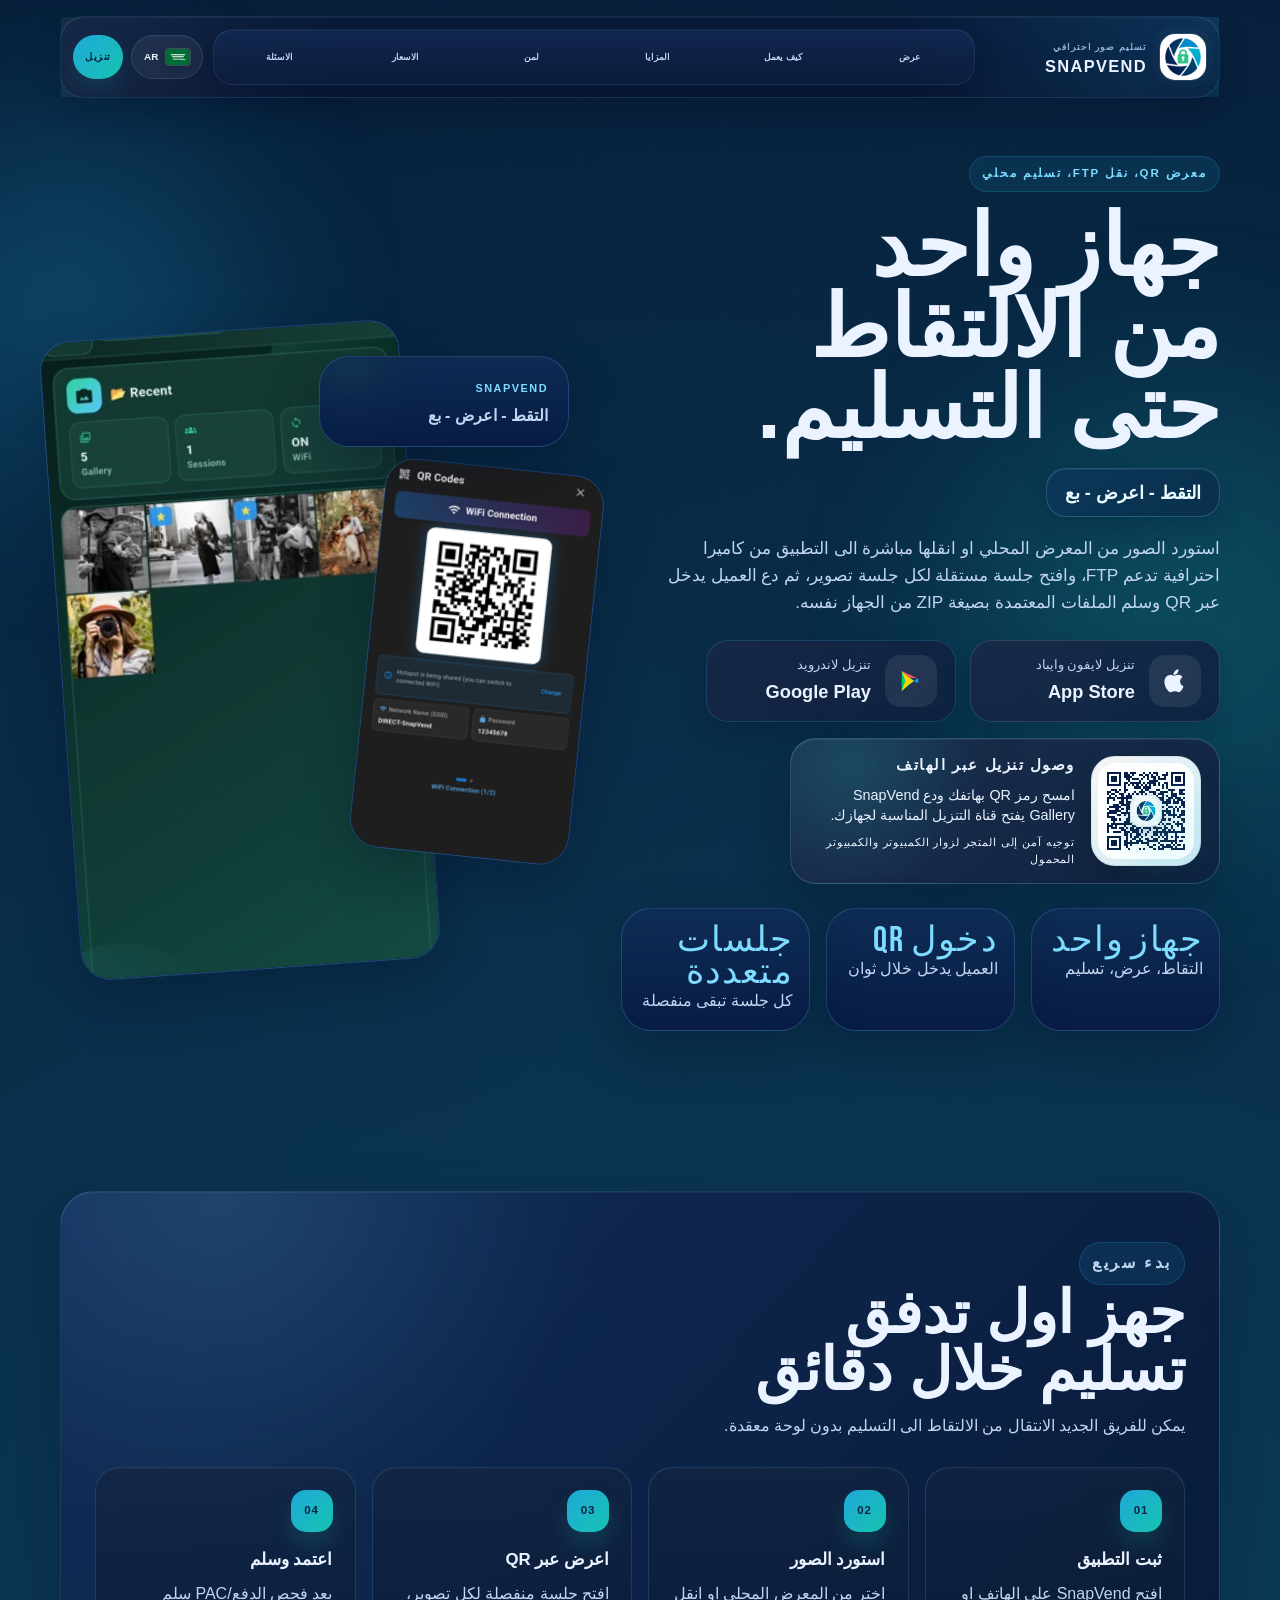
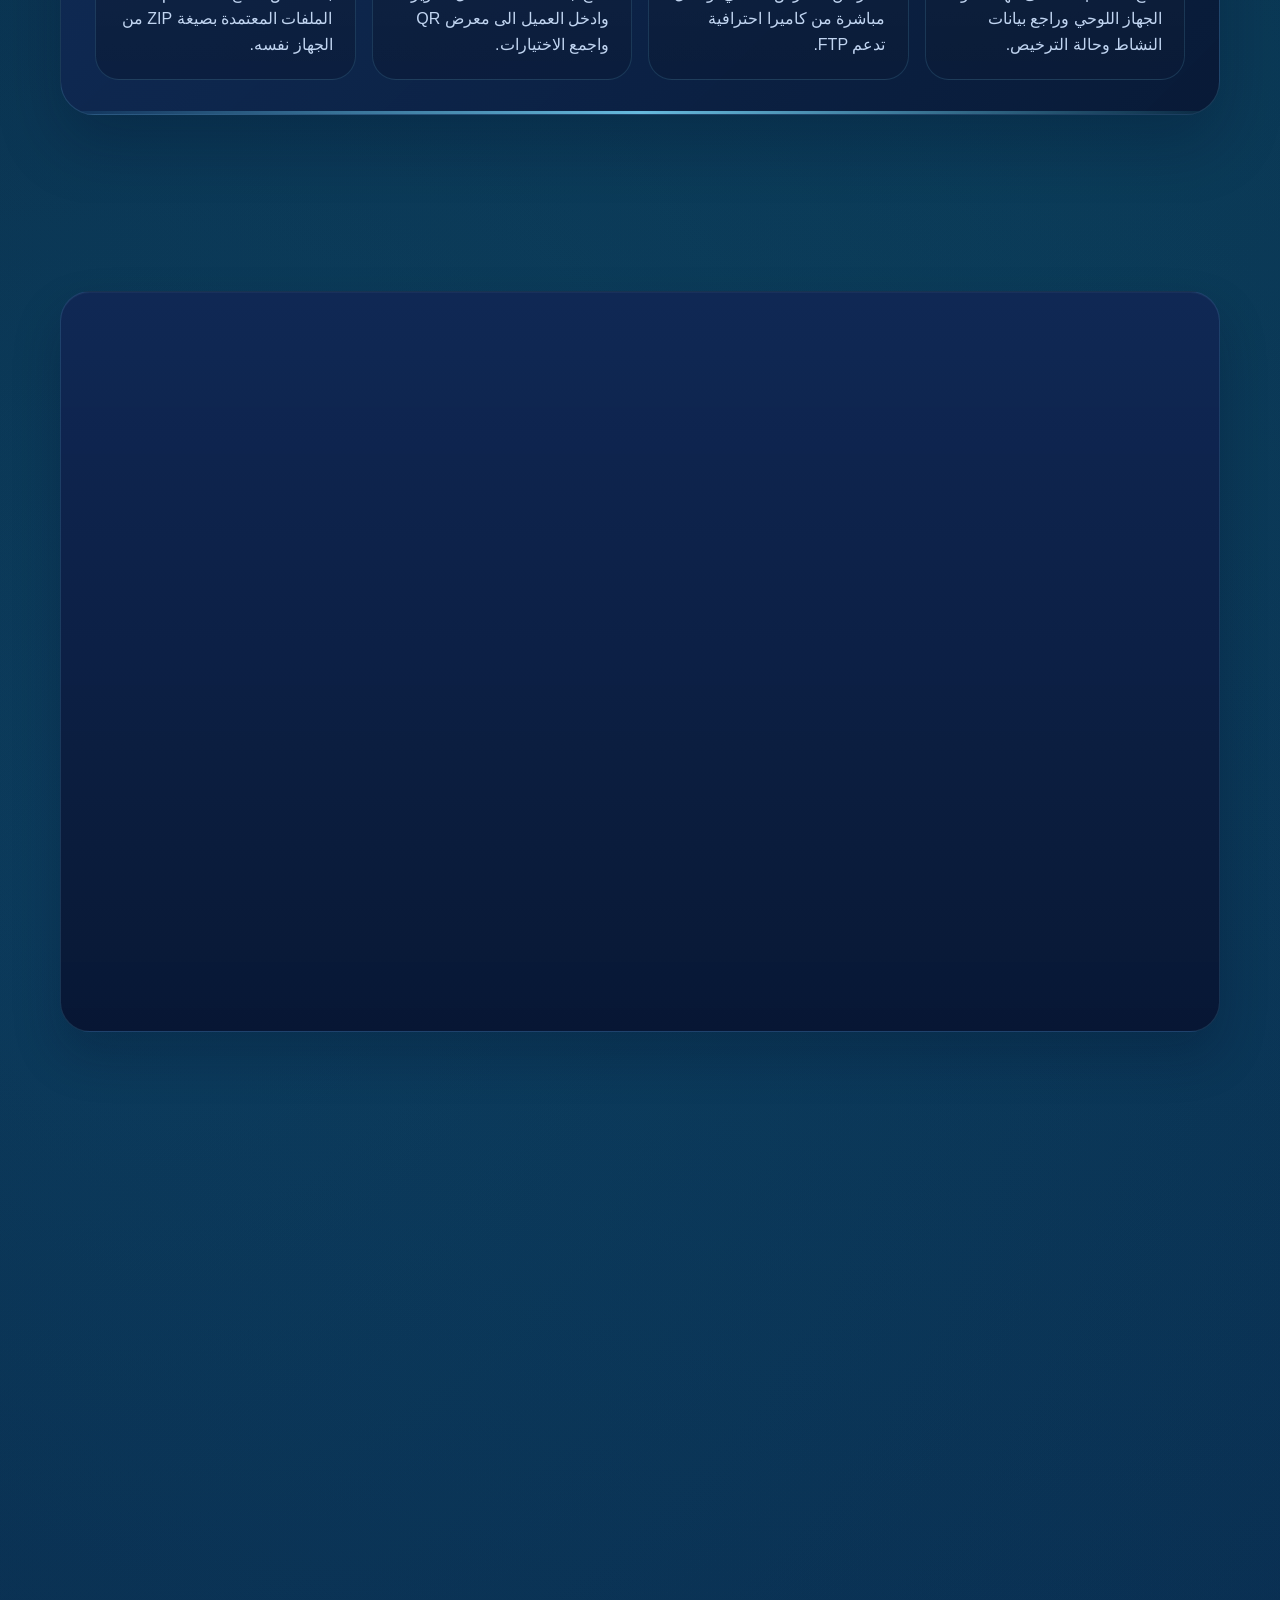
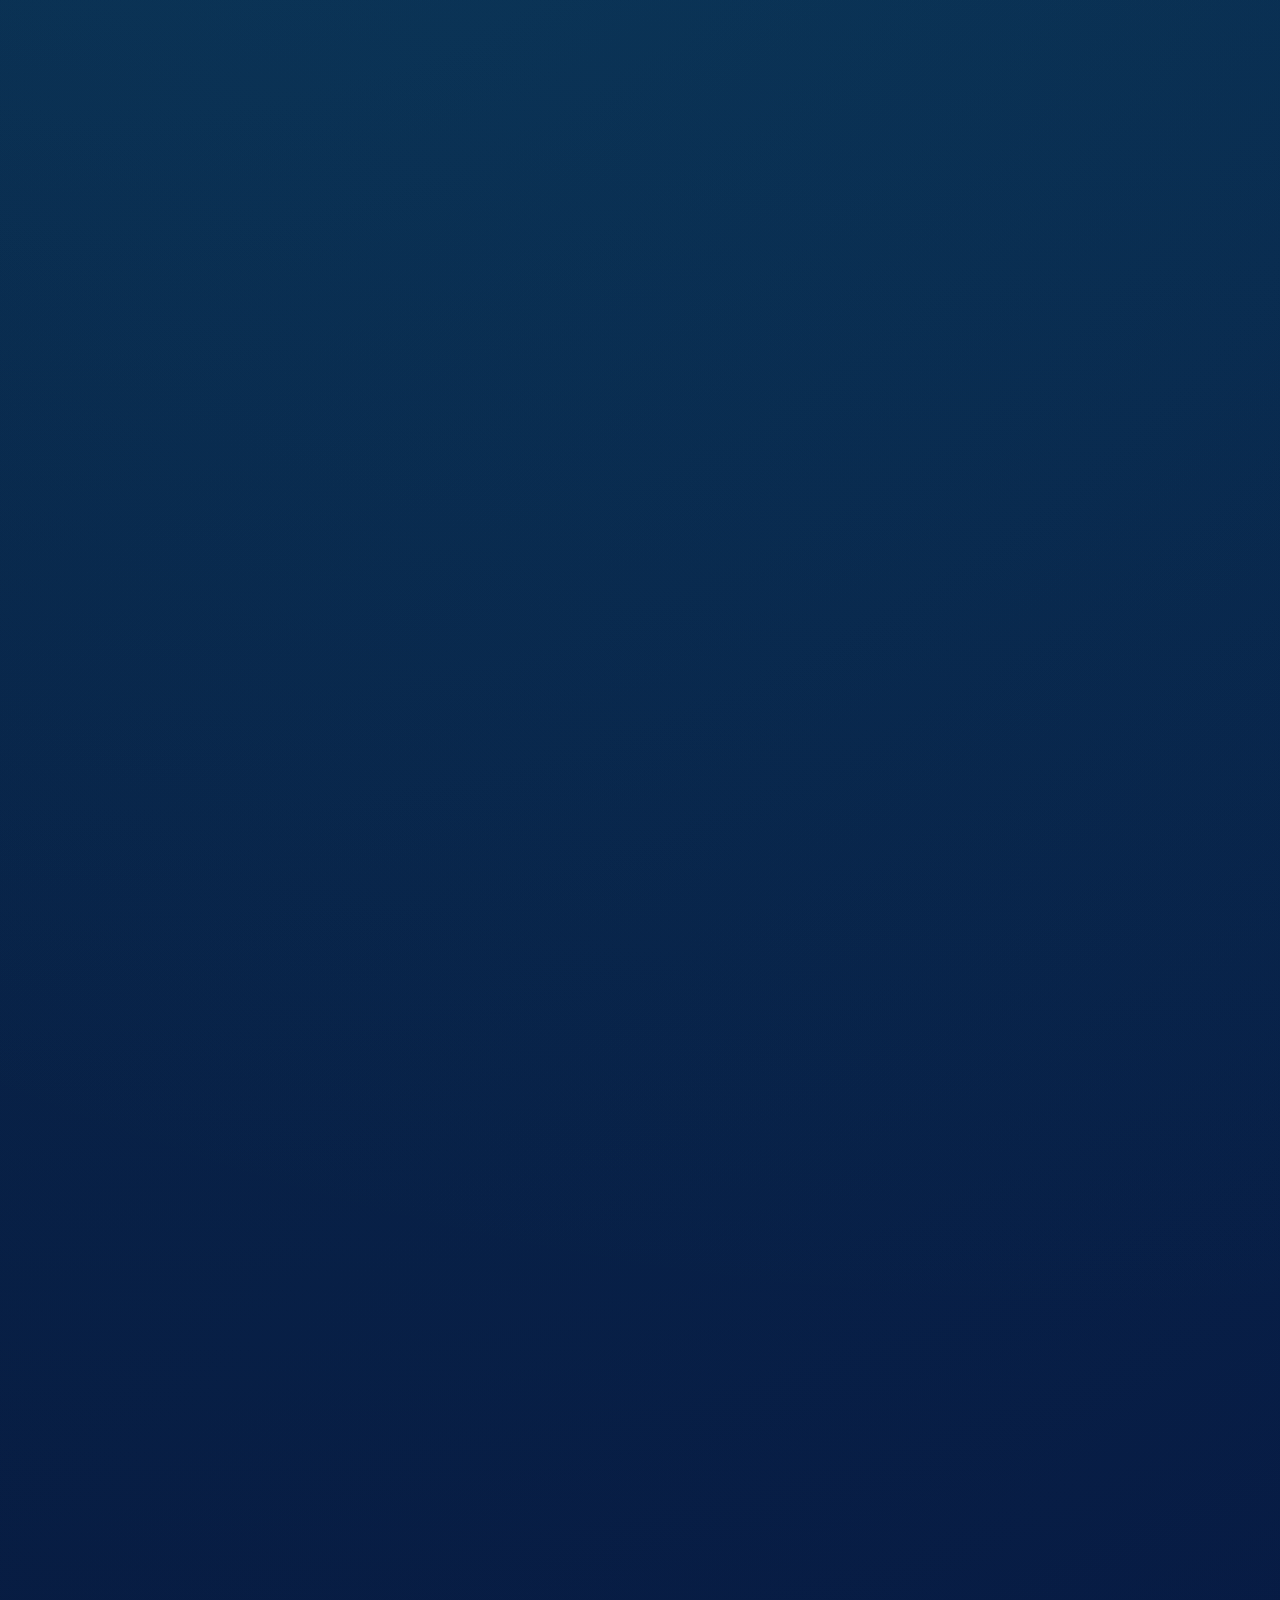
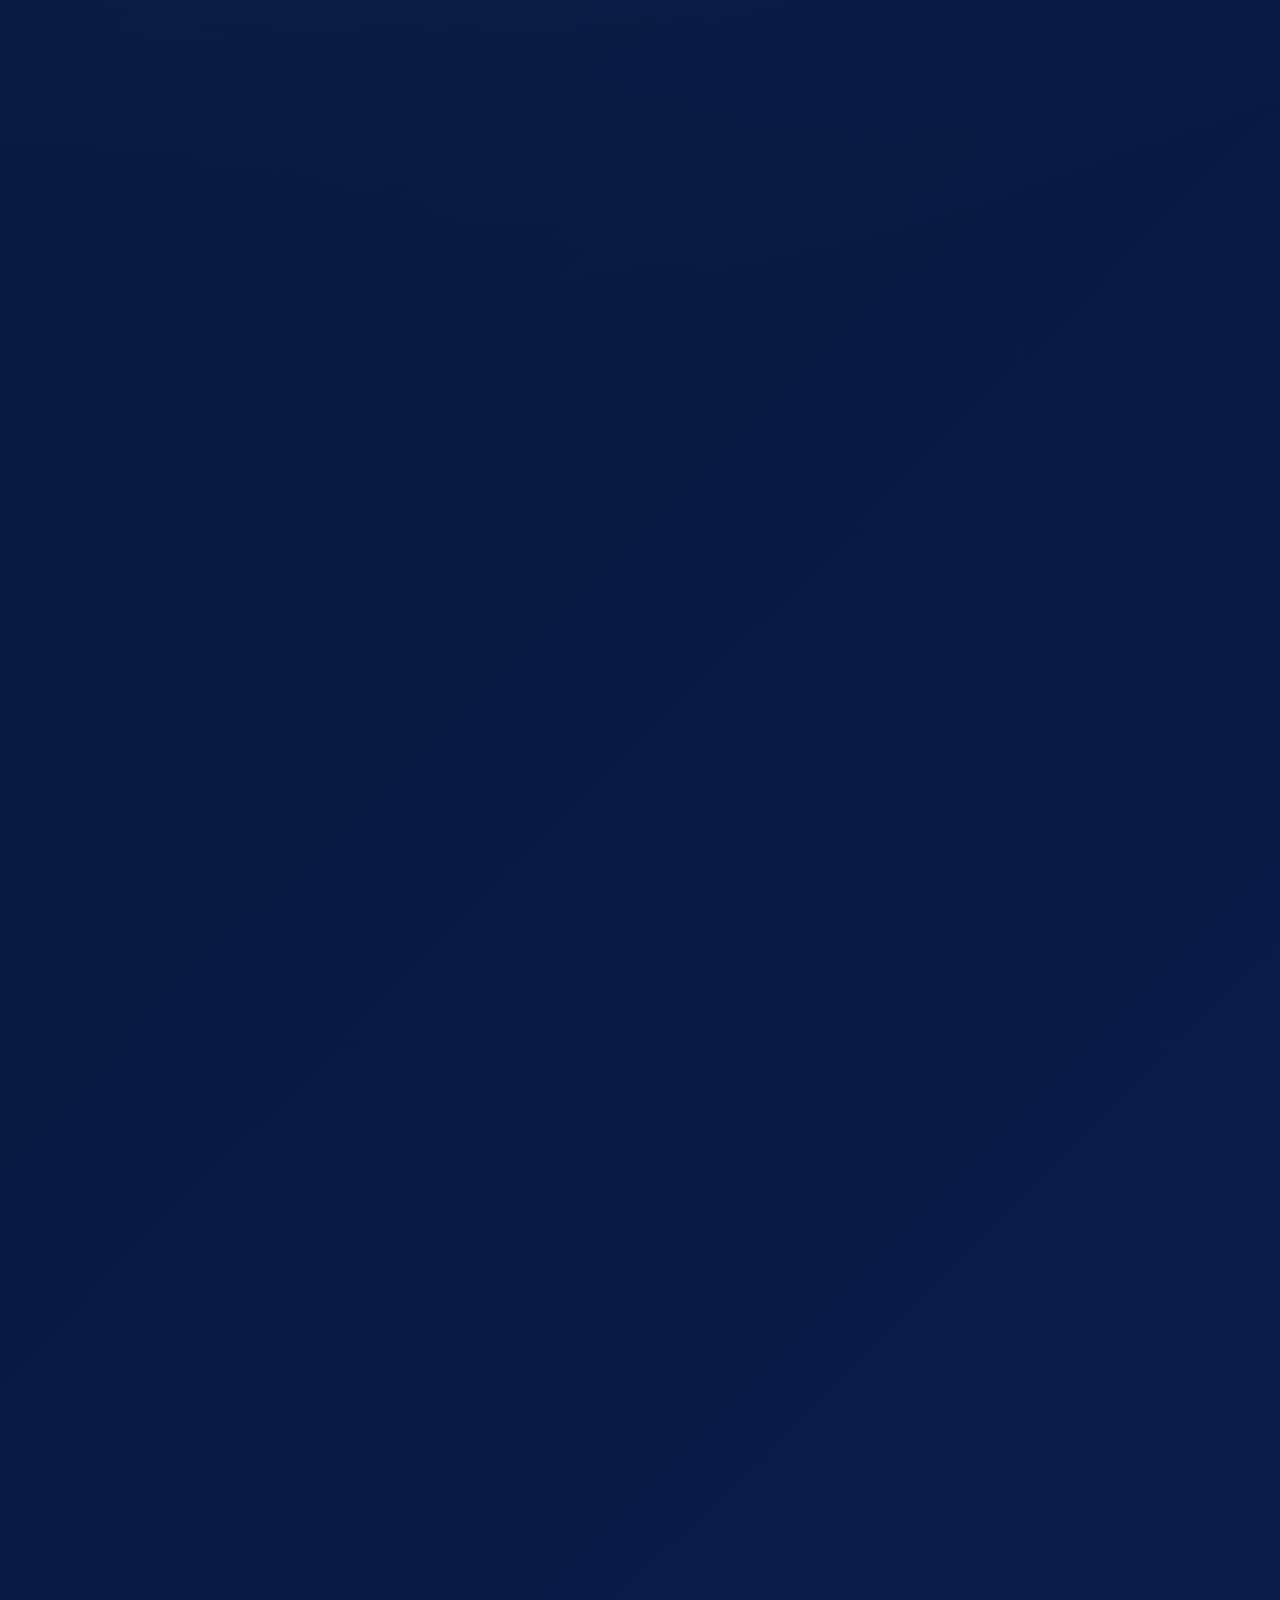
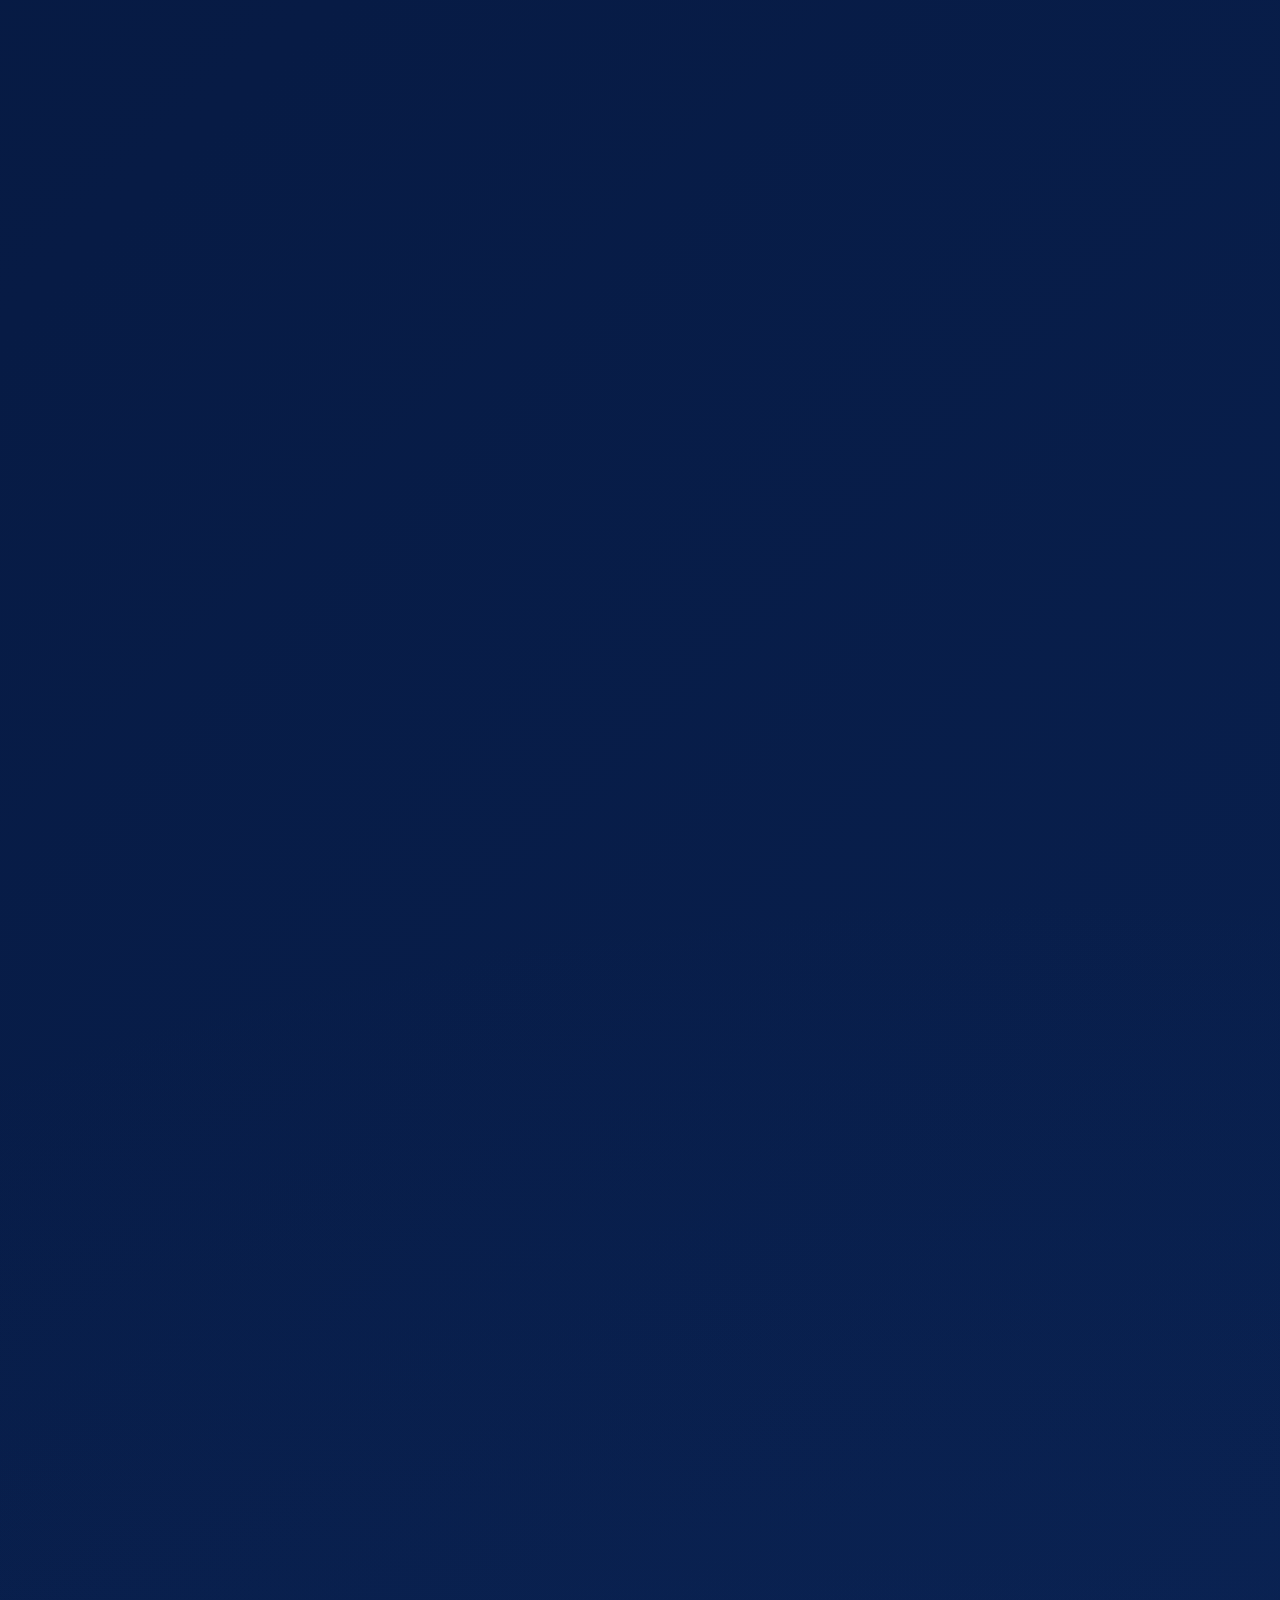
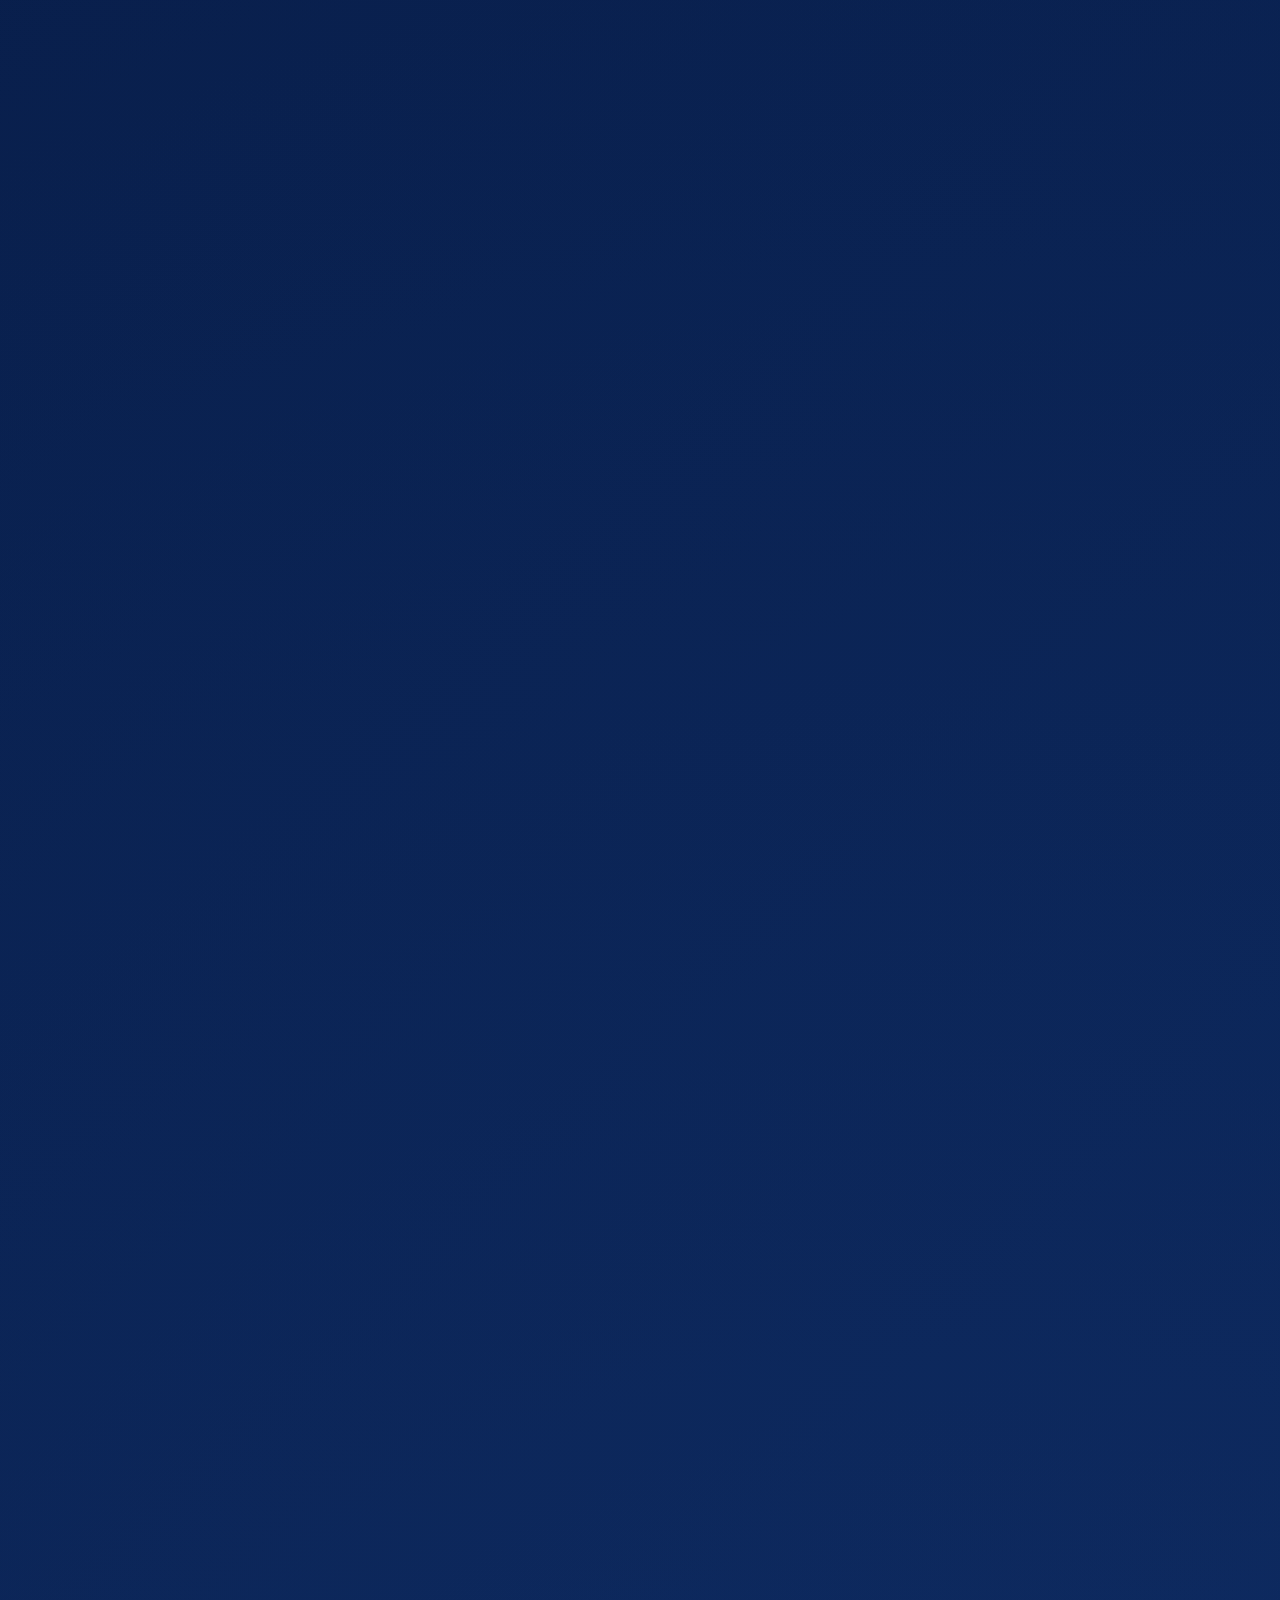
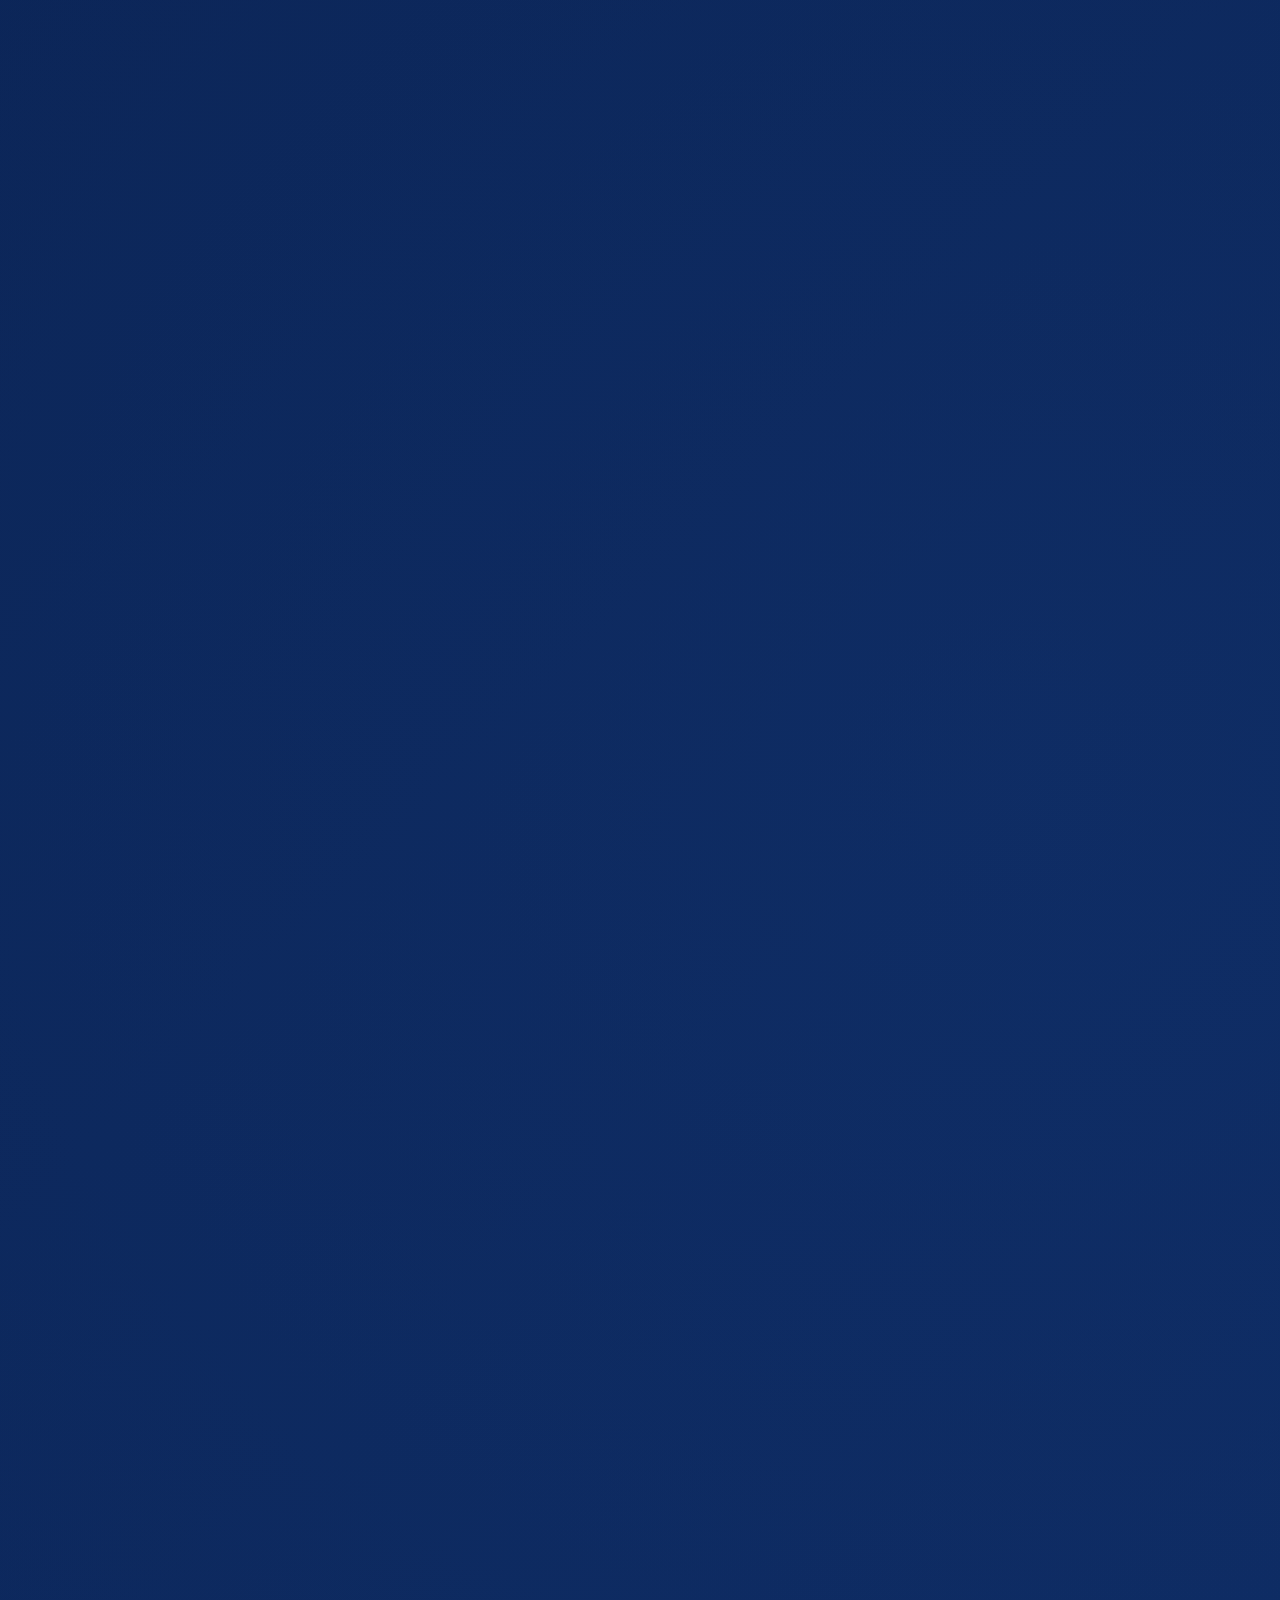
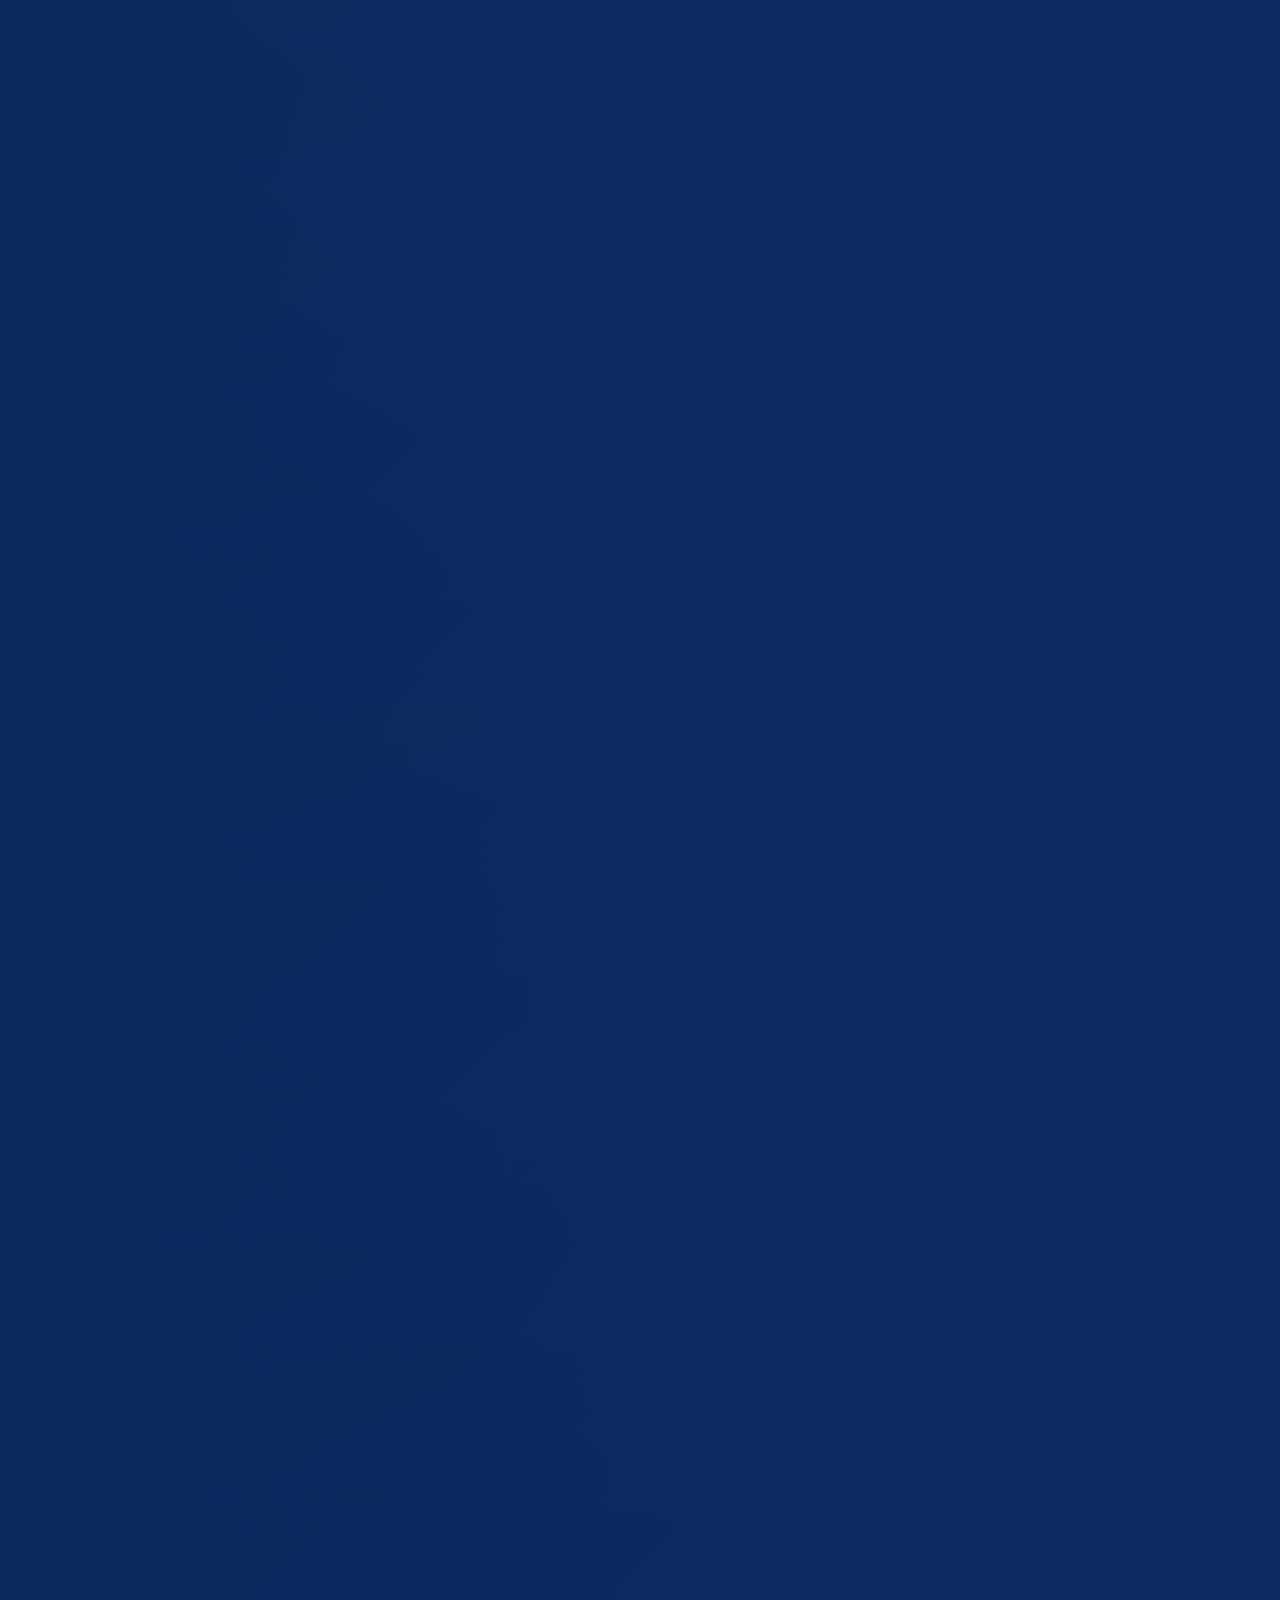
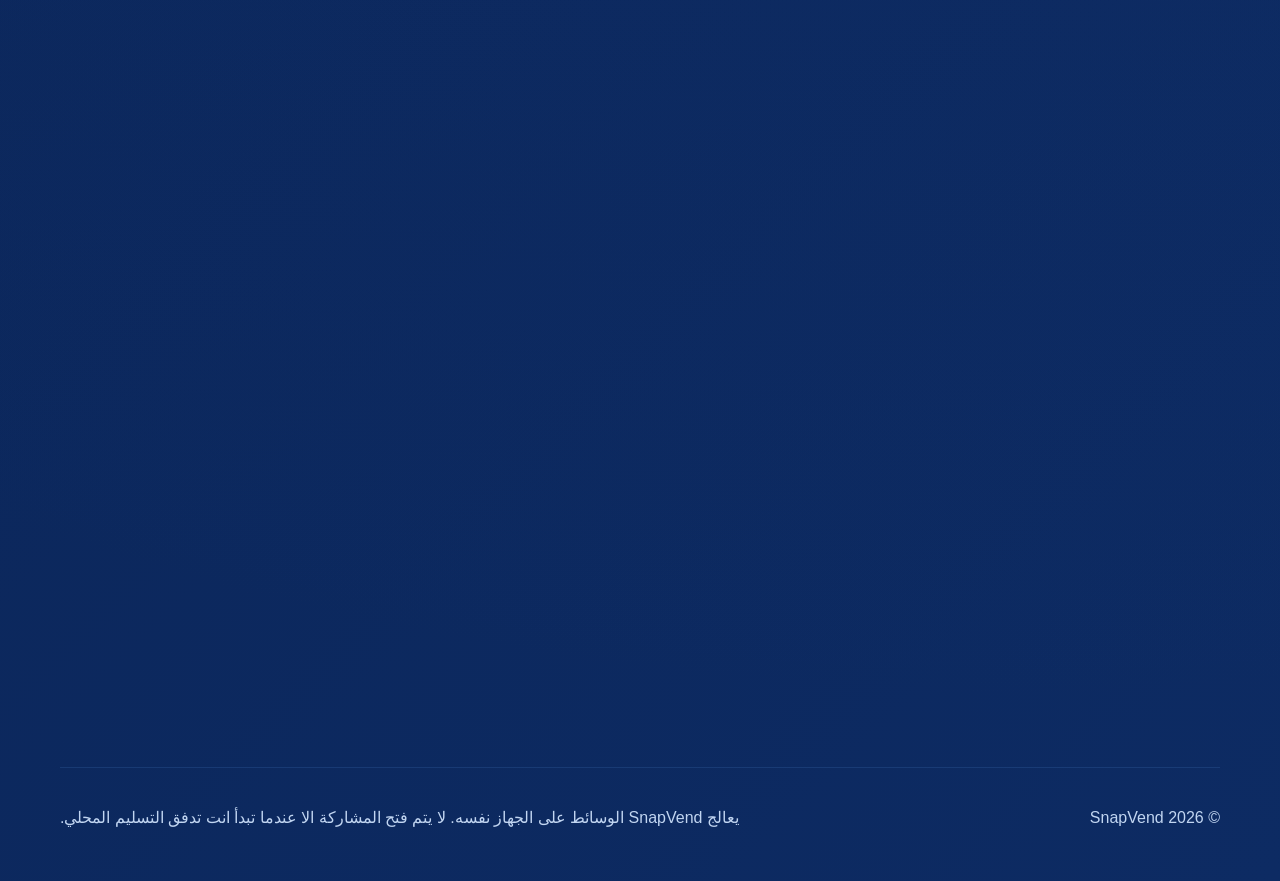
==== commit 3105de07: "Enable App Store download links" ====
--- a/ar/index.html
+++ b/ar/index.html
@@ -72,10 +72,10 @@
     <link rel="manifest" href="../manifest.webmanifest">
     <link rel="preload" href="../assets/fonts/BebasNeue-Regular.ttf" as="font" type="font/ttf" crossorigin>
     <link rel="preload" href="../assets/fonts/JosefinSans-Bold.ttf" as="font" type="font/ttf" crossorigin>
-    <link rel="stylesheet" href="../styles.css?v=20260509150421">
-    <script type="application/ld+json">{"@context":"https://schema.org","@graph":[{"@type":"Organization","@id":"https://snapvendgallery.com/#organization","name":"SnapVend Gallery","alternateName":["SnapVend","SnapVend QR Gallery","SnapVend Photo Delivery"],"description":"يساعد SnapVend Gallery المصورين على ادارة معرض QR ونقل FTP من الكاميرا واختيار العميل وتسليم ZIP من هاتف او جهاز لوحي واحد.","disambiguatingDescription":"SnapVend Gallery هو تطبيق معرض QR وتسليم صور محلي للمصورين منشور على snapvendgallery.com.","slogan":"التقط - اعرض - بع","url":"https://snapvendgallery.com/","logo":{"@type":"ImageObject","url":"https://snapvendgallery.com/assets/branding/snapvend_logo_square.png"},"image":"https://snapvendgallery.com/assets/branding/snapvend_logo_square.png","sameAs":["https://snapvendgallery.com/","https://play.google.com/store/apps/details?id=com.snapvend.gallery"],"contactPoint":[{"@id":"https://snapvendgallery.com/#sales-contact"}]},{"@type":"ContactPoint","@id":"https://snapvendgallery.com/#sales-contact","contactType":"sales","email":"snapvendinfo@gmail.com","url":"mailto:snapvendinfo@gmail.com","availableLanguage":["التركية","الإنجليزية","الإسبانية","الفرنسية","الألمانية","الإيطالية","البرتغالية","الروسية","العربية","الهندية","اليابانية","الصينية"]},{"@type":"WebSite","@id":"https://snapvendgallery.com/#website","url":"https://snapvendgallery.com/","name":"SnapVend Gallery","alternateName":"SnapVend","inLanguage":"ar","publisher":{"@id":"https://snapvendgallery.com/#organization"}},{"@type":"WebPage","@id":"https://snapvendgallery.com/ar/#webpage","url":"https://snapvendgallery.com/ar/","name":"SnapVend Gallery | معرض QR وتسليم محلي للمصورين","description":"يساعد SnapVend Gallery المصورين على ادارة معرض QR ونقل FTP من الكاميرا واختيار العميل وتسليم ZIP من هاتف او جهاز لوحي واحد.","inLanguage":"ar","isPartOf":{"@id":"https://snapvendgallery.com/#website"},"about":{"@id":"https://snapvendgallery.com/ar/#app"},"mainEntity":{"@id":"https://snapvendgallery.com/ar/#app"},"primaryImageOfPage":{"@type":"ImageObject","url":"https://snapvendgallery.com/assets/branding/snapvend_logo_square.png"},"keywords":"SnapVend Gallery, SnapVend, snapvendgallery.com, تطبيق SnapVend Gallery, تطبيق معرض QR للمصورين, تطبيق تسليم الصور, التقط - اعرض - بع, معرض QR، نقل FTP، تسليم محلي, QR والجلسات والتسليم في تدفق واحد, تدفق ميداني اكثر تحكما من مشاركة معرض تقليدية, مصمم لفرق التصوير الاحترافية في الموقع, اعرض مسارات العمل الميدانية التي يتفوق فيها SnapVend, ارسل طلبك او استفسارك او رسالة الشراكة مباشرة الينا, تجربة عميل اوضح مع دعم متعدد اللغات, جهز اول تدفق تسليم خلال دقائق, استيراد من كاميرا احترافية, افتح جلسة مستقلة, افتح المعرض عبر QR, اعرض الدفع المحلي واكد PAC, سلم ZIP وتابع الجلسة, لا يطلب من العميل تثبيت تطبيق اضافي, تنظيم قائم على الجلسات, البيع والتسليم من نفس الجهاز, تحكم تشغيلي للتصوير الحي, قواعد ترخيص وجهاز واضحة, تصوير الاعراس والفعاليات, الاستوديو والبورتريه, المدارس والرياضة والشركات, تصوير الشارع والمناطق السياحية والبورتريه المتنقل, فرق التسليم المتنقلة, الموقع ونقطة الدخول الاولى, المعرض واختيار العميل, الاعتماد والتسليم, ثبت التطبيق, استورد الصور, اعرض عبر QR, اعتمد وسلم, حفلات الزفاف واختيار الضيوف, قائمة طباعة الاعراس, طاولة الاختيار في الاستوديو, المدارس والرياضة, بيع البورتريه في الشارع والمناطق السياحية, جناح الفعاليات, فرق طباعة وتسليم الاعراس, فرق التسليم السريع, استوديوهات تهتم بالعلامة, عمليات تعمل عبر الشبكة المحلية, فرق تدير جلسات متعددة, تسليم يومي غير محدود, عروض مباشرة وقائمة طباعة غير محدودة, تفعيل هاتف واحد + جهاز لوحي واحد, اسم تجاري وشعار واسم ملف ZIP مخصص, استعادة الشراء وادارة الاشتراك, كل حقوق Premium الشهري, تكلفة اجمالية افضل خلال 12 شهرا, نافذة offline لمدة 14 يوما للترخيص الموثق, استخدام مستدام لفرق الاعراس والعمل الميداني المكثف, تحكم كامل بالعلامة وتدفق التسليم, الوصول عبر QR والجلسات والدفع والتسليم تتحرك داخل تدفق واحد مترابط., مناسب لحفلات الزفاف والفعاليات والاستوديو وبيع البورتريه المتنقل., يعتمد على شبكة محلية سريعة ومضبوطة واقل اعتمادا على تغطية الانترنت., استفسار عام, طلب عرض, الاسعار, شراكة, طلب خاص","hasPart":[{"@id":"https://snapvendgallery.com/ar/#audience"},{"@id":"https://snapvendgallery.com/ar/#language-support-benefits"},{"@id":"https://snapvendgallery.com/ar/#why-snapvend"},{"@id":"https://snapvendgallery.com/ar/#quick-start"},{"@id":"https://snapvendgallery.com/ar/#use-cases"},{"@id":"https://snapvendgallery.com/ar/#reference-profiles"},{"@id":"https://snapvendgallery.com/ar/#faq"},{"@id":"https://snapvendgallery.com/ar/#contact-page"},{"@id":"https://snapvendgallery.com/ar/#contact-topics"},{"@id":"https://snapvendgallery.com/ar/#why-snapvend-points"},{"@id":"https://snapvendgallery.com/ar/#supported-languages"}]},{"@type":"SoftwareApplication","@id":"https://snapvendgallery.com/ar/#app","name":"SnapVend Gallery","alternateName":["SnapVend","SnapVend QR Gallery","SnapVend Photographer Gallery"],"description":"يساعد SnapVend Gallery المصورين على ادارة معرض QR ونقل FTP من الكاميرا واختيار العميل وتسليم ZIP من هاتف او جهاز لوحي واحد.","disambiguatingDescription":"SnapVend Gallery هو تطبيق جوال للمصورين يجمع معرض QR ونقل FTP من الكاميرا وتسليم ZIP المحلي.","applicationCategory":"BusinessApplication","applicationSubCategory":"تدفق الصور وادارة الطباعة والتسليم","applicationSuite":"SnapVend Gallery","identifier":"com.snapvend.gallery","operatingSystem":"ANDROID, IOS","inLanguage":"ar","availableLanguage":["التركية","الإنجليزية","الإسبانية","الفرنسية","الألمانية","الإيطالية","البرتغالية","الروسية","العربية","الهندية","اليابانية","الصينية"],"url":"https://snapvendgallery.com/ar/","mainEntityOfPage":"https://snapvendgallery.com/ar/","image":"https://snapvendgallery.com/assets/branding/snapvend_logo_square.png","screenshot":["https://snapvendgallery.com/assets/marketing/google_play/web/01_gallery_dashboard_hero.jpg","https://snapvendgallery.com/assets/marketing/google_play/web/02_session_qr_access_hero.png","https://snapvendgallery.com/assets/marketing/google_play/web/05_ftp_server_settings_web.png","https://snapvendgallery.com/assets/marketing/google_play/web/01_gallery_dashboard_web.png","https://snapvendgallery.com/assets/marketing/google_play/web/03_browser_gallery_selection_web.png","https://snapvendgallery.com/assets/marketing/google_play/web/06_customer_gallery_selection_en_web.png","https://snapvendgallery.com/assets/marketing/google_play/web/04_payment_approval_flow_web.png","https://snapvendgallery.com/assets/marketing/google_play/web/07_reports_dashboard_web.png"],"keywords":"SnapVend Gallery, SnapVend, snapvendgallery.com, تطبيق SnapVend Gallery, تطبيق معرض QR للمصورين, تطبيق تسليم الصور, التقط - اعرض - بع, معرض QR، نقل FTP، تسليم محلي, QR والجلسات والتسليم في تدفق واحد, تدفق ميداني اكثر تحكما من مشاركة معرض تقليدية, مصمم لفرق التصوير الاحترافية في الموقع, اعرض مسارات العمل الميدانية التي يتفوق فيها SnapVend, ارسل طلبك او استفسارك او رسالة الشراكة مباشرة الينا, تجربة عميل اوضح مع دعم متعدد اللغات, جهز اول تدفق تسليم خلال دقائق, استيراد من كاميرا احترافية, افتح جلسة مستقلة, افتح المعرض عبر QR, اعرض الدفع المحلي واكد PAC, سلم ZIP وتابع الجلسة, لا يطلب من العميل تثبيت تطبيق اضافي, تنظيم قائم على الجلسات, البيع والتسليم من نفس الجهاز, تحكم تشغيلي للتصوير الحي, قواعد ترخيص وجهاز واضحة, تصوير الاعراس والفعاليات, الاستوديو والبورتريه, المدارس والرياضة والشركات, تصوير الشارع والمناطق السياحية والبورتريه المتنقل, فرق التسليم المتنقلة, الموقع ونقطة الدخول الاولى, المعرض واختيار العميل, الاعتماد والتسليم, ثبت التطبيق, استورد الصور, اعرض عبر QR, اعتمد وسلم, حفلات الزفاف واختيار الضيوف, قائمة طباعة الاعراس, طاولة الاختيار في الاستوديو, المدارس والرياضة, بيع البورتريه في الشارع والمناطق السياحية, جناح الفعاليات, فرق طباعة وتسليم الاعراس, فرق التسليم السريع, استوديوهات تهتم بالعلامة, عمليات تعمل عبر الشبكة المحلية, فرق تدير جلسات متعددة, تسليم يومي غير محدود, عروض مباشرة وقائمة طباعة غير محدودة, تفعيل هاتف واحد + جهاز لوحي واحد, اسم تجاري وشعار واسم ملف ZIP مخصص, استعادة الشراء وادارة الاشتراك, كل حقوق Premium الشهري, تكلفة اجمالية افضل خلال 12 شهرا, نافذة offline لمدة 14 يوما للترخيص الموثق, استخدام مستدام لفرق الاعراس والعمل الميداني المكثف, تحكم كامل بالعلامة وتدفق التسليم, الوصول عبر QR والجلسات والدفع والتسليم تتحرك داخل تدفق واحد مترابط., مناسب لحفلات الزفاف والفعاليات والاستوديو وبيع البورتريه المتنقل., يعتمد على شبكة محلية سريعة ومضبوطة واقل اعتمادا على تغطية الانترنت., استفسار عام, طلب عرض, الاسعار, شراكة, طلب خاص","brand":{"@type":"Brand","name":"SnapVend Gallery","alternateName":"SnapVend"},"publisher":{"@id":"https://snapvendgallery.com/#organization"},"isAccessibleForFree":true,"featureList":["استيراد من كاميرا احترافية","افتح جلسة مستقلة","افتح المعرض عبر QR","اعرض الدفع المحلي واكد PAC","سلم ZIP وتابع الجلسة","لا يطلب من العميل تثبيت تطبيق اضافي","تنظيم قائم على الجلسات","البيع والتسليم من نفس الجهاز","تحكم تشغيلي للتصوير الحي","قواعد ترخيص وجهاز واضحة","ثبت التطبيق","استورد الصور","اعرض عبر QR","اعتمد وسلم","تسليم يومي غير محدود","عروض مباشرة وقائمة طباعة غير محدودة","تفعيل هاتف واحد + جهاز لوحي واحد","اسم تجاري وشعار واسم ملف ZIP مخصص","استعادة الشراء وادارة الاشتراك","كل حقوق Premium الشهري","تكلفة اجمالية افضل خلال 12 شهرا","نافذة offline لمدة 14 يوما للترخيص الموثق","استخدام مستدام لفرق الاعراس والعمل الميداني المكثف","تحكم كامل بالعلامة وتدفق التسليم","الموقع ونقطة الدخول الاولى","المعرض واختيار العميل","الاعتماد والتسليم","حفلات الزفاف واختيار الضيوف","قائمة طباعة الاعراس"],"additionalProperty":[{"@type":"PropertyValue","name":"اللغات المدعومة","value":"التركية, الإنجليزية, الإسبانية, الفرنسية, الألمانية, الإيطالية, البرتغالية, الروسية, العربية, الهندية, اليابانية, الصينية"},{"@type":"PropertyValue","name":"تغطية تدفق العميل المترجم","value":"تجربة عميل اوضح مع دعم متعدد اللغات"},{"@type":"PropertyValue","name":"فرق SnapVend","value":"الوصول عبر QR والجلسات والدفع والتسليم تتحرك داخل تدفق واحد مترابط. | مناسب لحفلات الزفاف والفعاليات والاستوديو وبيع البورتريه المتنقل. | يعتمد على شبكة محلية سريعة ومضبوطة واقل اعتمادا على تغطية الانترنت."},{"@type":"PropertyValue","name":"Premium (شهري)","value":"Free يتيح تجربة التدفق مع حدود يومية: 10 عمليات تسليم، 10 طلبات طباعة و10 عروض مباشرة. Premium يتفعل لهاتف واحد + جهاز لوحي واحد، يزيل هذه الحدود، يحافظ على وصول offline حتى 14 يوما للترخيص الموثق ويدعم استعادة الشراء وادارة الاشتراك."}],"audience":[{"@type":"Audience","audienceType":"تصوير الاعراس والفعاليات","description":"مسار قوي لفرق تصوير الاعراس التي تريد ادارة الاختيار السريع والتسليم الفوري وقائمة الطباعة داخل العملية نفسها."},{"@type":"Audience","audienceType":"الاستوديو والبورتريه","description":"استوديوهات تريد مراجعة الصور واختيارها وتسليمها مع العميل."},{"@type":"Audience","audienceType":"المدارس والرياضة والشركات","description":"فرق تدير جلسات كثيرة بدون خلط العملاء او التسليمات."},{"@type":"Audience","audienceType":"تصوير الشارع والمناطق السياحية والبورتريه المتنقل","description":"مناسب للمصورين الذين يريدون التصوير في الموقع وعرض الصور المختارة مباشرة وبيعها بشكل فردي او ضمن باقات."},{"@type":"Audience","audienceType":"فرق التسليم المتنقلة","description":"عمليات تعمل عبر الشبكة المحلية او نقطة الاتصال بدون اعتماد على الانترنت."}],"offers":[{"@type":"Offer","name":"Premium (شهري)","description":"تسليم يومي غير محدود | عروض مباشرة وقائمة طباعة غير محدودة | تفعيل هاتف واحد + جهاز لوحي واحد | اسم تجاري وشعار واسم ملف ZIP مخصص | استعادة الشراء وادارة الاشتراك","price":33.58,"priceCurrency":"SAR","availability":"https://schema.org/InStock","url":"https://snapvendgallery.com/ar/#pricing"},{"@type":"Offer","name":"Premium (سنوي)","description":"كل حقوق Premium الشهري | تكلفة اجمالية افضل خلال 12 شهرا | نافذة offline لمدة 14 يوما للترخيص الموثق | استخدام مستدام لفرق الاعراس والعمل الميداني المكثف | تحكم كامل بالعلامة وتدفق التسليم","price":335.78,"priceCurrency":"SAR","availability":"https://schema.org/InStock","url":"https://snapvendgallery.com/ar/#pricing"}],"downloadUrl":"https://play.google.com/store/apps/details?id=com.snapvend.gallery","installUrl":"https://play.google.com/store/apps/details?id=com.snapvend.gallery","dateModified":"2026-05-09"},{"@type":"ItemList","@id":"https://snapvendgallery.com/ar/#audience","url":"https://snapvendgallery.com/ar/#audience","name":"مصمم لفرق التصوير الاحترافية في الموقع","numberOfItems":5,"itemListElement":[{"@type":"ListItem","position":1,"item":{"@type":"Thing","name":"تصوير الاعراس والفعاليات","description":"مسار قوي لفرق تصوير الاعراس التي تريد ادارة الاختيار السريع والتسليم الفوري وقائمة الطباعة داخل العملية نفسها."}},{"@type":"ListItem","position":2,"item":{"@type":"Thing","name":"الاستوديو والبورتريه","description":"استوديوهات تريد مراجعة الصور واختيارها وتسليمها مع العميل."}},{"@type":"ListItem","position":3,"item":{"@type":"Thing","name":"المدارس والرياضة والشركات","description":"فرق تدير جلسات كثيرة بدون خلط العملاء او التسليمات."}},{"@type":"ListItem","position":4,"item":{"@type":"Thing","name":"تصوير الشارع والمناطق السياحية والبورتريه المتنقل","description":"مناسب للمصورين الذين يريدون التصوير في الموقع وعرض الصور المختارة مباشرة وبيعها بشكل فردي او ضمن باقات."}},{"@type":"ListItem","position":5,"item":{"@type":"Thing","name":"فرق التسليم المتنقلة","description":"عمليات تعمل عبر الشبكة المحلية او نقطة الاتصال بدون اعتماد على الانترنت."}}]},{"@type":"ItemList","@id":"https://snapvendgallery.com/ar/#language-support-benefits","url":"https://snapvendgallery.com/ar/#language-support-benefits","name":"تجربة عميل اوضح مع دعم متعدد اللغات","numberOfItems":3,"itemListElement":[{"@type":"ListItem","position":1,"item":{"@type":"Thing","name":"الموقع ونقطة الدخول الاولى","description":"عندما تكون اللغة مدعومة يصبح تتبع الموقع اسهل ويصل الزائر الى الصفحة الصحيحة بشكل اسرع."}},{"@type":"ListItem","position":2,"item":{"@type":"Thing","name":"المعرض واختيار العميل","description":"تصبح تجربة المعرض في المتصفح وخطوات الاختيار اوضح للعملاء القادمين من بلدان مختلفة."}},{"@type":"ListItem","position":3,"item":{"@type":"Thing","name":"الاعتماد والتسليم","description":"تصبح خطوات الدفع والاعتماد والتسليم اسهل شرحا عندما تكون الشاشات المدعومة متاحة باكثر من لغة."}}]},{"@type":"ItemList","@id":"https://snapvendgallery.com/ar/#why-snapvend","url":"https://snapvendgallery.com/ar/#why-snapvend","name":"تدفق ميداني اكثر تحكما من مشاركة معرض تقليدية","numberOfItems":5,"itemListElement":[{"@type":"ListItem","position":1,"item":{"@type":"Thing","name":"لا يطلب من العميل تثبيت تطبيق اضافي","description":"يدخل العميل الى معرض المتصفح عبر QR على نفس الشبكة، لذلك يبدأ التدفق بسرعة اكبر من دون تثبيت اخر."}},{"@type":"ListItem","position":2,"item":{"@type":"Thing","name":"تنظيم قائم على الجلسات","description":"يبقى كل عميل او جلسة او مجموعة منفصلة، لذلك لا تختلط الاختيارات والمدفوعات وعمليات التسليم."}},{"@type":"ListItem","position":3,"item":{"@type":"Thing","name":"البيع والتسليم من نفس الجهاز","description":"تكتمل وسائل الدفع المحلية وموافقة PAC وتسليم ZIP على نفس الجهاز."}},{"@type":"ListItem","position":4,"item":{"@type":"Thing","name":"تحكم تشغيلي للتصوير الحي","description":"استيراد FTP من الكاميرا وقائمة الطباعة والتقارير والعلامة التجارية تجعل العمل الميداني المكثف اكثر تنظيما."}},{"@type":"ListItem","position":5,"item":{"@type":"Thing","name":"قواعد ترخيص وجهاز واضحة","description":"حالة Free او Premium وحقوق الجهاز النشط ووقت اخر تحقق ومعلومات الوصول offline تظهر داخل التطبيق حتى يعرف الفريق الحقوق المتاحة في الميدان."}}]},{"@type":"ItemList","@id":"https://snapvendgallery.com/ar/#quick-start","url":"https://snapvendgallery.com/ar/#quick-start","name":"جهز اول تدفق تسليم خلال دقائق","numberOfItems":4,"itemListElement":[{"@type":"ListItem","position":1,"item":{"@type":"Thing","name":"ثبت التطبيق","description":"افتح SnapVend على الهاتف او الجهاز اللوحي وراجع بيانات النشاط وحالة الترخيص."}},{"@type":"ListItem","position":2,"item":{"@type":"Thing","name":"استورد الصور","description":"اختر من المعرض المحلي او انقل مباشرة من كاميرا احترافية تدعم FTP."}},{"@type":"ListItem","position":3,"item":{"@type":"Thing","name":"اعرض عبر QR","description":"افتح جلسة منفصلة لكل تصوير، وادخل العميل الى معرض QR واجمع الاختيارات."}},{"@type":"ListItem","position":4,"item":{"@type":"Thing","name":"اعتمد وسلم","description":"بعد فحص الدفع/PAC سلم الملفات المعتمدة بصيغة ZIP من الجهاز نفسه."}}]},{"@type":"ItemList","@id":"https://snapvendgallery.com/ar/#use-cases","url":"https://snapvendgallery.com/ar/#use-cases","name":"سيناريوهات الاستخدام","numberOfItems":6,"itemListElement":[{"@type":"ListItem","position":1,"item":{"@type":"Thing","name":"حفلات الزفاف واختيار الضيوف","description":"افتح معرض QR اثناء التصوير او بعده مباشرة، اجمع الاختيارات واكمل التسليم من نفس الجهاز."}},{"@type":"ListItem","position":2,"item":{"@type":"Thing","name":"قائمة طباعة الاعراس","description":"اجمع اختيارات العروسين والعائلة والضيوف ثم احتفظ بالصور الجاهزة في قائمة طباعة منفصلة بدون قطع مسار التسليم الرقمي."}},{"@type":"ListItem","position":3,"item":{"@type":"Thing","name":"طاولة الاختيار في الاستوديو","description":"راجع الصور مع العميل وجها لوجه، استبعد اللقطات وانتقل الى الاعتماد من شاشة واحدة."}},{"@type":"ListItem","position":4,"item":{"@type":"Thing","name":"المدارس والرياضة","description":"افصل الصفوف والفرق والمجموعات حتى مع عدد كبير من الجلسات وعمليات التسليم."}},{"@type":"ListItem","position":5,"item":{"@type":"Thing","name":"بيع البورتريه في الشارع والمناطق السياحية","description":"التقط الصور في الموقع واعرض اللقطات المختارة مباشرة وادِر بيع الصور بشكل فردي او ضمن باقات من نفس الجهاز."}},{"@type":"ListItem","position":6,"item":{"@type":"Thing","name":"جناح الفعاليات","description":"ادمج التصوير السريع ودخول QR وتسليم ZIP في تجربة ميدانية اكثر احترافية."}}]},{"@type":"ItemList","@id":"https://snapvendgallery.com/ar/#reference-profiles","url":"https://snapvendgallery.com/ar/#reference-profiles","name":"ملفات الفرق","numberOfItems":5,"itemListElement":[{"@type":"ListItem","position":1,"item":{"@type":"Thing","name":"فرق طباعة وتسليم الاعراس","description":"مصمم لمصوري الاعراس الذين يريدون ادارة التسليم الرقمي وتجهيز الطباعة ضمن العملية نفسها."}},{"@type":"ListItem","position":2,"item":{"@type":"Thing","name":"فرق التسليم السريع","description":"مناسب للفرق التي تريد التصوير والمراجعة والتسليم في اليوم نفسه."}},{"@type":"ListItem","position":3,"item":{"@type":"Thing","name":"استوديوهات تهتم بالعلامة","description":"ملائم للاستوديوهات التي تريد شعارها واسمها وتجربة عميل اكثر تنظيما."}},{"@type":"ListItem","position":4,"item":{"@type":"Thing","name":"عمليات تعمل عبر الشبكة المحلية","description":"مصمم للفرق التي تعتمد على نقطة الاتصال او الشبكة المحلية بدون الاعتماد على الانترنت."}},{"@type":"ListItem","position":5,"item":{"@type":"Thing","name":"فرق تدير جلسات متعددة","description":"يساعد على ادارة عدة عملاء او مجموعات بدون خلط عمليات التسليم."}}]},{"@type":"DefinedTermSet","@id":"https://snapvendgallery.com/ar/#contact-topics","url":"https://snapvendgallery.com/ar/#contact-topics","name":"الموضوع","hasDefinedTerm":[{"@type":"DefinedTerm","name":"استفسار عام"},{"@type":"DefinedTerm","name":"طلب عرض"},{"@type":"DefinedTerm","name":"الاسعار"},{"@type":"DefinedTerm","name":"شراكة"},{"@type":"DefinedTerm","name":"طلب خاص"}]},{"@type":"DefinedTermSet","@id":"https://snapvendgallery.com/ar/#why-snapvend-points","url":"https://snapvendgallery.com/ar/#why-snapvend-points","name":"يبسط يوم المصور","hasDefinedTerm":[{"@type":"DefinedTerm","name":"الوصول عبر QR والجلسات والدفع والتسليم تتحرك داخل تدفق واحد مترابط."},{"@type":"DefinedTerm","name":"مناسب لحفلات الزفاف والفعاليات والاستوديو وبيع البورتريه المتنقل."},{"@type":"DefinedTerm","name":"يعتمد على شبكة محلية سريعة ومضبوطة واقل اعتمادا على تغطية الانترنت."}]},{"@type":"DefinedTermSet","@id":"https://snapvendgallery.com/ar/#supported-languages","url":"https://snapvendgallery.com/ar/#supported-languages","name":"اللغات المدعومة","hasDefinedTerm":[{"@type":"DefinedTerm","name":"التركية"},{"@type":"DefinedTerm","name":"الإنجليزية"},{"@type":"DefinedTerm","name":"الإسبانية"},{"@type":"DefinedTerm","name":"الفرنسية"},{"@type":"DefinedTerm","name":"الألمانية"},{"@type":"DefinedTerm","name":"الإيطالية"},{"@type":"DefinedTerm","name":"البرتغالية"},{"@type":"DefinedTerm","name":"الروسية"},{"@type":"DefinedTerm","name":"العربية"},{"@type":"DefinedTerm","name":"الهندية"},{"@type":"DefinedTerm","name":"اليابانية"},{"@type":"DefinedTerm","name":"الصينية"}]},{"@type":"ContactPage","@id":"https://snapvendgallery.com/ar/#contact-page","url":"https://snapvendgallery.com/ar/#contact","name":"ارسل طلبك او استفسارك او رسالة الشراكة مباشرة الينا","description":"استخدم النموذج لطلب عرض تجريبي او سؤال عن الاسعار او شراكة او احتياج خاص.","inLanguage":"ar","isPartOf":{"@id":"https://snapvendgallery.com/#website"},"about":[{"@id":"https://snapvendgallery.com/ar/#app"},{"@id":"https://snapvendgallery.com/ar/#contact-topics"}],"mainEntity":{"@id":"https://snapvendgallery.com/#sales-contact"},"potentialAction":{"@type":"CommunicateAction","name":"ارسال","target":"mailto:snapvendinfo@gmail.com","recipient":{"@id":"https://snapvendgallery.com/#organization"}}},{"@type":"FAQPage","@id":"https://snapvendgallery.com/ar/#faq","mainEntity":[{"@type":"Question","name":"ما هو SnapVend Gallery؟","acceptedAnswer":{"@type":"Answer","text":"SnapVend Gallery هو تطبيق جوال للمصورين يجمع معرض QR ونقل FTP من الكاميرا واختيار العميل واعتماد الدفع المحلي وتسليم ZIP على جهاز واحد."}},{"@type":"Question","name":"هل يعمل SnapVend بدون انترنت؟","acceptedAnswer":{"@type":"Answer","text":"نعم. يمكن تشغيل التدفق الرئيسي عبر شبكة محلية او نقطة اتصال بدون اعتماد على السحابة."}},{"@type":"Question","name":"هل يمكن النقل مباشرة من كاميرا احترافية؟","acceptedAnswer":{"@type":"Answer","text":"نعم. يمكن نقل الصور مباشرة الى SnapVend من كاميرا احترافية تدعم FTP عبر الشبكة نفسها او نقطة الاتصال."}},{"@type":"Question","name":"كيف يشاهد العميل الصور؟","acceptedAnswer":{"@type":"Answer","text":"يمسح العميل QR على نفس الشبكة ويدخل الى معرض الجلسة الخاص به من المتصفح ويختار الصور هناك."}},{"@type":"Question","name":"ما فائدة بنية الجلسات؟","acceptedAnswer":{"@type":"Answer","text":"يمكن حفظ كل عميل او جلسة تصوير او فعالية داخل جلسة مستقلة حتى لا تختلط الملفات والاختيارات والدفع والتسليم."}},{"@type":"Question","name":"هل يمكنني استخدام اسمي التجاري وشعاري؟","acceptedAnswer":{"@type":"Answer","text":"نعم. خطط Premium تفتح اسم النشاط والشعار والتسليم بعلامتك الخاصة."}},{"@type":"Question","name":"هل يمكنني عرض طرق دفع حسب البلد للعميل؟","acceptedAnswer":{"@type":"Answer","text":"نعم. عند اختيار بلد النشاط تظهر الطرق المحلية المكتملة في نافذة الدفع. توجد مجموعات جاهزة لتركيا واسبانيا والهند والصين واليابان."}},{"@type":"Question","name":"ما فائدة قائمة الطباعة؟","acceptedAnswer":{"@type":"Answer","text":"تحافظ قائمة الطباعة على الصور المختارة جاهزة للطباعة من دون ايقاف مسار التسليم. وتساعد فرق الاعراس على متابعة الصور التي يجب طباعتها وكيف يتقدم تجهيز الطباعة بشكل اوضح."}},{"@type":"Question","name":"ما اللغات المدعومة؟","acceptedAnswer":{"@type":"Answer","text":"يمكن تقديم الموقع ومعرض العميل وشاشات التدفق المدعومة بهذه اللغات: التركية, الإنجليزية, الإسبانية, الفرنسية, الألمانية, الإيطالية, البرتغالية, الروسية, العربية, الهندية, اليابانية, الصينية"}},{"@type":"Question","name":"كيف تعمل قواعد Free و Premium؟","acceptedAnswer":{"@type":"Answer","text":"Free يشمل 10 عمليات تسليم و10 طلبات طباعة و10 عروض مباشرة يوميا. Premium يزيل هذه الحدود، يتفعل لهاتف واحد + جهاز لوحي واحد، يحافظ على وصول offline حتى 14 يوما للترخيص الموثق ويدعم استعادة الشراء وادارة الاشتراك."}},{"@type":"Question","name":"اي خطة تزيل حد التسليم اليومي؟","acceptedAnswer":{"@type":"Answer","text":"كل من الخطة الشهرية والسنوية Premium يزيلان حد التسليم اليومي."}},{"@type":"Question","name":"هل احتاج اعدادا تقنيا للبدء؟","acceptedAnswer":{"@type":"Answer","text":"لا. بعد فتح التطبيق واستيراد الصور يمكنك تشغيل جلسة QR واختيار العميل وفحص الدفع/PAC وتسليم ZIP من الجهاز نفسه."}},{"@type":"Question","name":"هل سيتغير الموقع بعد نشر App Store؟","acceptedAnswer":{"@type":"Answer","text":"نعم. عند توفر iOS سيتم تحديث ازرار App Store وQR التحميل والبيانات المنظمة ونصوص المتجر بالرابط الفعلي."}}]}]}</script>
-    <script defer src="../site-config.js?v=20260509150421"></script>
-    <script defer src="../script.js?v=20260509150421"></script>
+    <link rel="stylesheet" href="../styles.css?v=20260509153624">
+    <script type="application/ld+json">{"@context":"https://schema.org","@graph":[{"@type":"Organization","@id":"https://snapvendgallery.com/#organization","name":"SnapVend Gallery","alternateName":["SnapVend","SnapVend QR Gallery","SnapVend Photo Delivery"],"description":"يساعد SnapVend Gallery المصورين على ادارة معرض QR ونقل FTP من الكاميرا واختيار العميل وتسليم ZIP من هاتف او جهاز لوحي واحد.","disambiguatingDescription":"SnapVend Gallery هو تطبيق معرض QR وتسليم صور محلي للمصورين منشور على snapvendgallery.com.","slogan":"التقط - اعرض - بع","url":"https://snapvendgallery.com/","logo":{"@type":"ImageObject","url":"https://snapvendgallery.com/assets/branding/snapvend_logo_square.png"},"image":"https://snapvendgallery.com/assets/branding/snapvend_logo_square.png","sameAs":["https://snapvendgallery.com/","https://play.google.com/store/apps/details?id=com.snapvend.gallery","https://apps.apple.com/us/app/snapvend-gallery/id6764613281"],"contactPoint":[{"@id":"https://snapvendgallery.com/#sales-contact"}]},{"@type":"ContactPoint","@id":"https://snapvendgallery.com/#sales-contact","contactType":"sales","email":"snapvendinfo@gmail.com","url":"mailto:snapvendinfo@gmail.com","availableLanguage":["التركية","الإنجليزية","الإسبانية","الفرنسية","الألمانية","الإيطالية","البرتغالية","الروسية","العربية","الهندية","اليابانية","الصينية"]},{"@type":"WebSite","@id":"https://snapvendgallery.com/#website","url":"https://snapvendgallery.com/","name":"SnapVend Gallery","alternateName":"SnapVend","inLanguage":"ar","publisher":{"@id":"https://snapvendgallery.com/#organization"}},{"@type":"WebPage","@id":"https://snapvendgallery.com/ar/#webpage","url":"https://snapvendgallery.com/ar/","name":"SnapVend Gallery | معرض QR وتسليم محلي للمصورين","description":"يساعد SnapVend Gallery المصورين على ادارة معرض QR ونقل FTP من الكاميرا واختيار العميل وتسليم ZIP من هاتف او جهاز لوحي واحد.","inLanguage":"ar","isPartOf":{"@id":"https://snapvendgallery.com/#website"},"about":{"@id":"https://snapvendgallery.com/ar/#app"},"mainEntity":{"@id":"https://snapvendgallery.com/ar/#app"},"primaryImageOfPage":{"@type":"ImageObject","url":"https://snapvendgallery.com/assets/branding/snapvend_logo_square.png"},"keywords":"SnapVend Gallery, SnapVend, snapvendgallery.com, تطبيق SnapVend Gallery, تطبيق معرض QR للمصورين, تطبيق تسليم الصور, التقط - اعرض - بع, معرض QR، نقل FTP، تسليم محلي, QR والجلسات والتسليم في تدفق واحد, تدفق ميداني اكثر تحكما من مشاركة معرض تقليدية, مصمم لفرق التصوير الاحترافية في الموقع, اعرض مسارات العمل الميدانية التي يتفوق فيها SnapVend, ارسل طلبك او استفسارك او رسالة الشراكة مباشرة الينا, تجربة عميل اوضح مع دعم متعدد اللغات, جهز اول تدفق تسليم خلال دقائق, استيراد من كاميرا احترافية, افتح جلسة مستقلة, افتح المعرض عبر QR, اعرض الدفع المحلي واكد PAC, سلم ZIP وتابع الجلسة, لا يطلب من العميل تثبيت تطبيق اضافي, تنظيم قائم على الجلسات, البيع والتسليم من نفس الجهاز, تحكم تشغيلي للتصوير الحي, قواعد ترخيص وجهاز واضحة, تصوير الاعراس والفعاليات, الاستوديو والبورتريه, المدارس والرياضة والشركات, تصوير الشارع والمناطق السياحية والبورتريه المتنقل, فرق التسليم المتنقلة, الموقع ونقطة الدخول الاولى, المعرض واختيار العميل, الاعتماد والتسليم, ثبت التطبيق, استورد الصور, اعرض عبر QR, اعتمد وسلم, حفلات الزفاف واختيار الضيوف, قائمة طباعة الاعراس, طاولة الاختيار في الاستوديو, المدارس والرياضة, بيع البورتريه في الشارع والمناطق السياحية, جناح الفعاليات, فرق طباعة وتسليم الاعراس, فرق التسليم السريع, استوديوهات تهتم بالعلامة, عمليات تعمل عبر الشبكة المحلية, فرق تدير جلسات متعددة, تسليم يومي غير محدود, عروض مباشرة وقائمة طباعة غير محدودة, تفعيل هاتف واحد + جهاز لوحي واحد, اسم تجاري وشعار واسم ملف ZIP مخصص, استعادة الشراء وادارة الاشتراك, كل حقوق Premium الشهري, تكلفة اجمالية افضل خلال 12 شهرا, نافذة offline لمدة 14 يوما للترخيص الموثق, استخدام مستدام لفرق الاعراس والعمل الميداني المكثف, تحكم كامل بالعلامة وتدفق التسليم, الوصول عبر QR والجلسات والدفع والتسليم تتحرك داخل تدفق واحد مترابط., مناسب لحفلات الزفاف والفعاليات والاستوديو وبيع البورتريه المتنقل., يعتمد على شبكة محلية سريعة ومضبوطة واقل اعتمادا على تغطية الانترنت., استفسار عام, طلب عرض, الاسعار, شراكة, طلب خاص","hasPart":[{"@id":"https://snapvendgallery.com/ar/#audience"},{"@id":"https://snapvendgallery.com/ar/#language-support-benefits"},{"@id":"https://snapvendgallery.com/ar/#why-snapvend"},{"@id":"https://snapvendgallery.com/ar/#quick-start"},{"@id":"https://snapvendgallery.com/ar/#use-cases"},{"@id":"https://snapvendgallery.com/ar/#reference-profiles"},{"@id":"https://snapvendgallery.com/ar/#faq"},{"@id":"https://snapvendgallery.com/ar/#contact-page"},{"@id":"https://snapvendgallery.com/ar/#contact-topics"},{"@id":"https://snapvendgallery.com/ar/#why-snapvend-points"},{"@id":"https://snapvendgallery.com/ar/#supported-languages"}]},{"@type":"SoftwareApplication","@id":"https://snapvendgallery.com/ar/#app","name":"SnapVend Gallery","alternateName":["SnapVend","SnapVend QR Gallery","SnapVend Photographer Gallery"],"description":"يساعد SnapVend Gallery المصورين على ادارة معرض QR ونقل FTP من الكاميرا واختيار العميل وتسليم ZIP من هاتف او جهاز لوحي واحد.","disambiguatingDescription":"SnapVend Gallery هو تطبيق جوال للمصورين يجمع معرض QR ونقل FTP من الكاميرا وتسليم ZIP المحلي.","applicationCategory":"BusinessApplication","applicationSubCategory":"تدفق الصور وادارة الطباعة والتسليم","applicationSuite":"SnapVend Gallery","identifier":"com.snapvend.gallery","operatingSystem":"ANDROID, IOS","inLanguage":"ar","availableLanguage":["التركية","الإنجليزية","الإسبانية","الفرنسية","الألمانية","الإيطالية","البرتغالية","الروسية","العربية","الهندية","اليابانية","الصينية"],"url":"https://snapvendgallery.com/ar/","mainEntityOfPage":"https://snapvendgallery.com/ar/","image":"https://snapvendgallery.com/assets/branding/snapvend_logo_square.png","screenshot":["https://snapvendgallery.com/assets/marketing/google_play/web/01_gallery_dashboard_hero.jpg","https://snapvendgallery.com/assets/marketing/google_play/web/02_session_qr_access_hero.png","https://snapvendgallery.com/assets/marketing/google_play/web/05_ftp_server_settings_web.png","https://snapvendgallery.com/assets/marketing/google_play/web/01_gallery_dashboard_web.png","https://snapvendgallery.com/assets/marketing/google_play/web/03_browser_gallery_selection_web.png","https://snapvendgallery.com/assets/marketing/google_play/web/06_customer_gallery_selection_en_web.png","https://snapvendgallery.com/assets/marketing/google_play/web/04_payment_approval_flow_web.png","https://snapvendgallery.com/assets/marketing/google_play/web/07_reports_dashboard_web.png"],"keywords":"SnapVend Gallery, SnapVend, snapvendgallery.com, تطبيق SnapVend Gallery, تطبيق معرض QR للمصورين, تطبيق تسليم الصور, التقط - اعرض - بع, معرض QR، نقل FTP، تسليم محلي, QR والجلسات والتسليم في تدفق واحد, تدفق ميداني اكثر تحكما من مشاركة معرض تقليدية, مصمم لفرق التصوير الاحترافية في الموقع, اعرض مسارات العمل الميدانية التي يتفوق فيها SnapVend, ارسل طلبك او استفسارك او رسالة الشراكة مباشرة الينا, تجربة عميل اوضح مع دعم متعدد اللغات, جهز اول تدفق تسليم خلال دقائق, استيراد من كاميرا احترافية, افتح جلسة مستقلة, افتح المعرض عبر QR, اعرض الدفع المحلي واكد PAC, سلم ZIP وتابع الجلسة, لا يطلب من العميل تثبيت تطبيق اضافي, تنظيم قائم على الجلسات, البيع والتسليم من نفس الجهاز, تحكم تشغيلي للتصوير الحي, قواعد ترخيص وجهاز واضحة, تصوير الاعراس والفعاليات, الاستوديو والبورتريه, المدارس والرياضة والشركات, تصوير الشارع والمناطق السياحية والبورتريه المتنقل, فرق التسليم المتنقلة, الموقع ونقطة الدخول الاولى, المعرض واختيار العميل, الاعتماد والتسليم, ثبت التطبيق, استورد الصور, اعرض عبر QR, اعتمد وسلم, حفلات الزفاف واختيار الضيوف, قائمة طباعة الاعراس, طاولة الاختيار في الاستوديو, المدارس والرياضة, بيع البورتريه في الشارع والمناطق السياحية, جناح الفعاليات, فرق طباعة وتسليم الاعراس, فرق التسليم السريع, استوديوهات تهتم بالعلامة, عمليات تعمل عبر الشبكة المحلية, فرق تدير جلسات متعددة, تسليم يومي غير محدود, عروض مباشرة وقائمة طباعة غير محدودة, تفعيل هاتف واحد + جهاز لوحي واحد, اسم تجاري وشعار واسم ملف ZIP مخصص, استعادة الشراء وادارة الاشتراك, كل حقوق Premium الشهري, تكلفة اجمالية افضل خلال 12 شهرا, نافذة offline لمدة 14 يوما للترخيص الموثق, استخدام مستدام لفرق الاعراس والعمل الميداني المكثف, تحكم كامل بالعلامة وتدفق التسليم, الوصول عبر QR والجلسات والدفع والتسليم تتحرك داخل تدفق واحد مترابط., مناسب لحفلات الزفاف والفعاليات والاستوديو وبيع البورتريه المتنقل., يعتمد على شبكة محلية سريعة ومضبوطة واقل اعتمادا على تغطية الانترنت., استفسار عام, طلب عرض, الاسعار, شراكة, طلب خاص","brand":{"@type":"Brand","name":"SnapVend Gallery","alternateName":"SnapVend"},"publisher":{"@id":"https://snapvendgallery.com/#organization"},"isAccessibleForFree":true,"featureList":["استيراد من كاميرا احترافية","افتح جلسة مستقلة","افتح المعرض عبر QR","اعرض الدفع المحلي واكد PAC","سلم ZIP وتابع الجلسة","لا يطلب من العميل تثبيت تطبيق اضافي","تنظيم قائم على الجلسات","البيع والتسليم من نفس الجهاز","تحكم تشغيلي للتصوير الحي","قواعد ترخيص وجهاز واضحة","ثبت التطبيق","استورد الصور","اعرض عبر QR","اعتمد وسلم","تسليم يومي غير محدود","عروض مباشرة وقائمة طباعة غير محدودة","تفعيل هاتف واحد + جهاز لوحي واحد","اسم تجاري وشعار واسم ملف ZIP مخصص","استعادة الشراء وادارة الاشتراك","كل حقوق Premium الشهري","تكلفة اجمالية افضل خلال 12 شهرا","نافذة offline لمدة 14 يوما للترخيص الموثق","استخدام مستدام لفرق الاعراس والعمل الميداني المكثف","تحكم كامل بالعلامة وتدفق التسليم","الموقع ونقطة الدخول الاولى","المعرض واختيار العميل","الاعتماد والتسليم","حفلات الزفاف واختيار الضيوف","قائمة طباعة الاعراس"],"additionalProperty":[{"@type":"PropertyValue","name":"اللغات المدعومة","value":"التركية, الإنجليزية, الإسبانية, الفرنسية, الألمانية, الإيطالية, البرتغالية, الروسية, العربية, الهندية, اليابانية, الصينية"},{"@type":"PropertyValue","name":"تغطية تدفق العميل المترجم","value":"تجربة عميل اوضح مع دعم متعدد اللغات"},{"@type":"PropertyValue","name":"فرق SnapVend","value":"الوصول عبر QR والجلسات والدفع والتسليم تتحرك داخل تدفق واحد مترابط. | مناسب لحفلات الزفاف والفعاليات والاستوديو وبيع البورتريه المتنقل. | يعتمد على شبكة محلية سريعة ومضبوطة واقل اعتمادا على تغطية الانترنت."},{"@type":"PropertyValue","name":"Premium (شهري)","value":"Free يتيح تجربة التدفق مع حدود يومية: 10 عمليات تسليم، 10 طلبات طباعة و10 عروض مباشرة. Premium يتفعل لهاتف واحد + جهاز لوحي واحد، يزيل هذه الحدود، يحافظ على وصول offline حتى 14 يوما للترخيص الموثق ويدعم استعادة الشراء وادارة الاشتراك."}],"audience":[{"@type":"Audience","audienceType":"تصوير الاعراس والفعاليات","description":"مسار قوي لفرق تصوير الاعراس التي تريد ادارة الاختيار السريع والتسليم الفوري وقائمة الطباعة داخل العملية نفسها."},{"@type":"Audience","audienceType":"الاستوديو والبورتريه","description":"استوديوهات تريد مراجعة الصور واختيارها وتسليمها مع العميل."},{"@type":"Audience","audienceType":"المدارس والرياضة والشركات","description":"فرق تدير جلسات كثيرة بدون خلط العملاء او التسليمات."},{"@type":"Audience","audienceType":"تصوير الشارع والمناطق السياحية والبورتريه المتنقل","description":"مناسب للمصورين الذين يريدون التصوير في الموقع وعرض الصور المختارة مباشرة وبيعها بشكل فردي او ضمن باقات."},{"@type":"Audience","audienceType":"فرق التسليم المتنقلة","description":"عمليات تعمل عبر الشبكة المحلية او نقطة الاتصال بدون اعتماد على الانترنت."}],"offers":[{"@type":"Offer","name":"Premium (شهري)","description":"تسليم يومي غير محدود | عروض مباشرة وقائمة طباعة غير محدودة | تفعيل هاتف واحد + جهاز لوحي واحد | اسم تجاري وشعار واسم ملف ZIP مخصص | استعادة الشراء وادارة الاشتراك","price":33.58,"priceCurrency":"SAR","availability":"https://schema.org/InStock","url":"https://snapvendgallery.com/ar/#pricing"},{"@type":"Offer","name":"Premium (سنوي)","description":"كل حقوق Premium الشهري | تكلفة اجمالية افضل خلال 12 شهرا | نافذة offline لمدة 14 يوما للترخيص الموثق | استخدام مستدام لفرق الاعراس والعمل الميداني المكثف | تحكم كامل بالعلامة وتدفق التسليم","price":335.78,"priceCurrency":"SAR","availability":"https://schema.org/InStock","url":"https://snapvendgallery.com/ar/#pricing"}],"downloadUrl":["https://play.google.com/store/apps/details?id=com.snapvend.gallery","https://apps.apple.com/us/app/snapvend-gallery/id6764613281"],"installUrl":["https://play.google.com/store/apps/details?id=com.snapvend.gallery","https://apps.apple.com/us/app/snapvend-gallery/id6764613281"],"dateModified":"2026-05-09"},{"@type":"ItemList","@id":"https://snapvendgallery.com/ar/#audience","url":"https://snapvendgallery.com/ar/#audience","name":"مصمم لفرق التصوير الاحترافية في الموقع","numberOfItems":5,"itemListElement":[{"@type":"ListItem","position":1,"item":{"@type":"Thing","name":"تصوير الاعراس والفعاليات","description":"مسار قوي لفرق تصوير الاعراس التي تريد ادارة الاختيار السريع والتسليم الفوري وقائمة الطباعة داخل العملية نفسها."}},{"@type":"ListItem","position":2,"item":{"@type":"Thing","name":"الاستوديو والبورتريه","description":"استوديوهات تريد مراجعة الصور واختيارها وتسليمها مع العميل."}},{"@type":"ListItem","position":3,"item":{"@type":"Thing","name":"المدارس والرياضة والشركات","description":"فرق تدير جلسات كثيرة بدون خلط العملاء او التسليمات."}},{"@type":"ListItem","position":4,"item":{"@type":"Thing","name":"تصوير الشارع والمناطق السياحية والبورتريه المتنقل","description":"مناسب للمصورين الذين يريدون التصوير في الموقع وعرض الصور المختارة مباشرة وبيعها بشكل فردي او ضمن باقات."}},{"@type":"ListItem","position":5,"item":{"@type":"Thing","name":"فرق التسليم المتنقلة","description":"عمليات تعمل عبر الشبكة المحلية او نقطة الاتصال بدون اعتماد على الانترنت."}}]},{"@type":"ItemList","@id":"https://snapvendgallery.com/ar/#language-support-benefits","url":"https://snapvendgallery.com/ar/#language-support-benefits","name":"تجربة عميل اوضح مع دعم متعدد اللغات","numberOfItems":3,"itemListElement":[{"@type":"ListItem","position":1,"item":{"@type":"Thing","name":"الموقع ونقطة الدخول الاولى","description":"عندما تكون اللغة مدعومة يصبح تتبع الموقع اسهل ويصل الزائر الى الصفحة الصحيحة بشكل اسرع."}},{"@type":"ListItem","position":2,"item":{"@type":"Thing","name":"المعرض واختيار العميل","description":"تصبح تجربة المعرض في المتصفح وخطوات الاختيار اوضح للعملاء القادمين من بلدان مختلفة."}},{"@type":"ListItem","position":3,"item":{"@type":"Thing","name":"الاعتماد والتسليم","description":"تصبح خطوات الدفع والاعتماد والتسليم اسهل شرحا عندما تكون الشاشات المدعومة متاحة باكثر من لغة."}}]},{"@type":"ItemList","@id":"https://snapvendgallery.com/ar/#why-snapvend","url":"https://snapvendgallery.com/ar/#why-snapvend","name":"تدفق ميداني اكثر تحكما من مشاركة معرض تقليدية","numberOfItems":5,"itemListElement":[{"@type":"ListItem","position":1,"item":{"@type":"Thing","name":"لا يطلب من العميل تثبيت تطبيق اضافي","description":"يدخل العميل الى معرض المتصفح عبر QR على نفس الشبكة، لذلك يبدأ التدفق بسرعة اكبر من دون تثبيت اخر."}},{"@type":"ListItem","position":2,"item":{"@type":"Thing","name":"تنظيم قائم على الجلسات","description":"يبقى كل عميل او جلسة او مجموعة منفصلة، لذلك لا تختلط الاختيارات والمدفوعات وعمليات التسليم."}},{"@type":"ListItem","position":3,"item":{"@type":"Thing","name":"البيع والتسليم من نفس الجهاز","description":"تكتمل وسائل الدفع المحلية وموافقة PAC وتسليم ZIP على نفس الجهاز."}},{"@type":"ListItem","position":4,"item":{"@type":"Thing","name":"تحكم تشغيلي للتصوير الحي","description":"استيراد FTP من الكاميرا وقائمة الطباعة والتقارير والعلامة التجارية تجعل العمل الميداني المكثف اكثر تنظيما."}},{"@type":"ListItem","position":5,"item":{"@type":"Thing","name":"قواعد ترخيص وجهاز واضحة","description":"حالة Free او Premium وحقوق الجهاز النشط ووقت اخر تحقق ومعلومات الوصول offline تظهر داخل التطبيق حتى يعرف الفريق الحقوق المتاحة في الميدان."}}]},{"@type":"ItemList","@id":"https://snapvendgallery.com/ar/#quick-start","url":"https://snapvendgallery.com/ar/#quick-start","name":"جهز اول تدفق تسليم خلال دقائق","numberOfItems":4,"itemListElement":[{"@type":"ListItem","position":1,"item":{"@type":"Thing","name":"ثبت التطبيق","description":"افتح SnapVend على الهاتف او الجهاز اللوحي وراجع بيانات النشاط وحالة الترخيص."}},{"@type":"ListItem","position":2,"item":{"@type":"Thing","name":"استورد الصور","description":"اختر من المعرض المحلي او انقل مباشرة من كاميرا احترافية تدعم FTP."}},{"@type":"ListItem","position":3,"item":{"@type":"Thing","name":"اعرض عبر QR","description":"افتح جلسة منفصلة لكل تصوير، وادخل العميل الى معرض QR واجمع الاختيارات."}},{"@type":"ListItem","position":4,"item":{"@type":"Thing","name":"اعتمد وسلم","description":"بعد فحص الدفع/PAC سلم الملفات المعتمدة بصيغة ZIP من الجهاز نفسه."}}]},{"@type":"ItemList","@id":"https://snapvendgallery.com/ar/#use-cases","url":"https://snapvendgallery.com/ar/#use-cases","name":"سيناريوهات الاستخدام","numberOfItems":6,"itemListElement":[{"@type":"ListItem","position":1,"item":{"@type":"Thing","name":"حفلات الزفاف واختيار الضيوف","description":"افتح معرض QR اثناء التصوير او بعده مباشرة، اجمع الاختيارات واكمل التسليم من نفس الجهاز."}},{"@type":"ListItem","position":2,"item":{"@type":"Thing","name":"قائمة طباعة الاعراس","description":"اجمع اختيارات العروسين والعائلة والضيوف ثم احتفظ بالصور الجاهزة في قائمة طباعة منفصلة بدون قطع مسار التسليم الرقمي."}},{"@type":"ListItem","position":3,"item":{"@type":"Thing","name":"طاولة الاختيار في الاستوديو","description":"راجع الصور مع العميل وجها لوجه، استبعد اللقطات وانتقل الى الاعتماد من شاشة واحدة."}},{"@type":"ListItem","position":4,"item":{"@type":"Thing","name":"المدارس والرياضة","description":"افصل الصفوف والفرق والمجموعات حتى مع عدد كبير من الجلسات وعمليات التسليم."}},{"@type":"ListItem","position":5,"item":{"@type":"Thing","name":"بيع البورتريه في الشارع والمناطق السياحية","description":"التقط الصور في الموقع واعرض اللقطات المختارة مباشرة وادِر بيع الصور بشكل فردي او ضمن باقات من نفس الجهاز."}},{"@type":"ListItem","position":6,"item":{"@type":"Thing","name":"جناح الفعاليات","description":"ادمج التصوير السريع ودخول QR وتسليم ZIP في تجربة ميدانية اكثر احترافية."}}]},{"@type":"ItemList","@id":"https://snapvendgallery.com/ar/#reference-profiles","url":"https://snapvendgallery.com/ar/#reference-profiles","name":"ملفات الفرق","numberOfItems":5,"itemListElement":[{"@type":"ListItem","position":1,"item":{"@type":"Thing","name":"فرق طباعة وتسليم الاعراس","description":"مصمم لمصوري الاعراس الذين يريدون ادارة التسليم الرقمي وتجهيز الطباعة ضمن العملية نفسها."}},{"@type":"ListItem","position":2,"item":{"@type":"Thing","name":"فرق التسليم السريع","description":"مناسب للفرق التي تريد التصوير والمراجعة والتسليم في اليوم نفسه."}},{"@type":"ListItem","position":3,"item":{"@type":"Thing","name":"استوديوهات تهتم بالعلامة","description":"ملائم للاستوديوهات التي تريد شعارها واسمها وتجربة عميل اكثر تنظيما."}},{"@type":"ListItem","position":4,"item":{"@type":"Thing","name":"عمليات تعمل عبر الشبكة المحلية","description":"مصمم للفرق التي تعتمد على نقطة الاتصال او الشبكة المحلية بدون الاعتماد على الانترنت."}},{"@type":"ListItem","position":5,"item":{"@type":"Thing","name":"فرق تدير جلسات متعددة","description":"يساعد على ادارة عدة عملاء او مجموعات بدون خلط عمليات التسليم."}}]},{"@type":"DefinedTermSet","@id":"https://snapvendgallery.com/ar/#contact-topics","url":"https://snapvendgallery.com/ar/#contact-topics","name":"الموضوع","hasDefinedTerm":[{"@type":"DefinedTerm","name":"استفسار عام"},{"@type":"DefinedTerm","name":"طلب عرض"},{"@type":"DefinedTerm","name":"الاسعار"},{"@type":"DefinedTerm","name":"شراكة"},{"@type":"DefinedTerm","name":"طلب خاص"}]},{"@type":"DefinedTermSet","@id":"https://snapvendgallery.com/ar/#why-snapvend-points","url":"https://snapvendgallery.com/ar/#why-snapvend-points","name":"يبسط يوم المصور","hasDefinedTerm":[{"@type":"DefinedTerm","name":"الوصول عبر QR والجلسات والدفع والتسليم تتحرك داخل تدفق واحد مترابط."},{"@type":"DefinedTerm","name":"مناسب لحفلات الزفاف والفعاليات والاستوديو وبيع البورتريه المتنقل."},{"@type":"DefinedTerm","name":"يعتمد على شبكة محلية سريعة ومضبوطة واقل اعتمادا على تغطية الانترنت."}]},{"@type":"DefinedTermSet","@id":"https://snapvendgallery.com/ar/#supported-languages","url":"https://snapvendgallery.com/ar/#supported-languages","name":"اللغات المدعومة","hasDefinedTerm":[{"@type":"DefinedTerm","name":"التركية"},{"@type":"DefinedTerm","name":"الإنجليزية"},{"@type":"DefinedTerm","name":"الإسبانية"},{"@type":"DefinedTerm","name":"الفرنسية"},{"@type":"DefinedTerm","name":"الألمانية"},{"@type":"DefinedTerm","name":"الإيطالية"},{"@type":"DefinedTerm","name":"البرتغالية"},{"@type":"DefinedTerm","name":"الروسية"},{"@type":"DefinedTerm","name":"العربية"},{"@type":"DefinedTerm","name":"الهندية"},{"@type":"DefinedTerm","name":"اليابانية"},{"@type":"DefinedTerm","name":"الصينية"}]},{"@type":"ContactPage","@id":"https://snapvendgallery.com/ar/#contact-page","url":"https://snapvendgallery.com/ar/#contact","name":"ارسل طلبك او استفسارك او رسالة الشراكة مباشرة الينا","description":"استخدم النموذج لطلب عرض تجريبي او سؤال عن الاسعار او شراكة او احتياج خاص.","inLanguage":"ar","isPartOf":{"@id":"https://snapvendgallery.com/#website"},"about":[{"@id":"https://snapvendgallery.com/ar/#app"},{"@id":"https://snapvendgallery.com/ar/#contact-topics"}],"mainEntity":{"@id":"https://snapvendgallery.com/#sales-contact"},"potentialAction":{"@type":"CommunicateAction","name":"ارسال","target":"mailto:snapvendinfo@gmail.com","recipient":{"@id":"https://snapvendgallery.com/#organization"}}},{"@type":"FAQPage","@id":"https://snapvendgallery.com/ar/#faq","mainEntity":[{"@type":"Question","name":"ما هو SnapVend Gallery؟","acceptedAnswer":{"@type":"Answer","text":"SnapVend Gallery هو تطبيق جوال للمصورين يجمع معرض QR ونقل FTP من الكاميرا واختيار العميل واعتماد الدفع المحلي وتسليم ZIP على جهاز واحد."}},{"@type":"Question","name":"هل يعمل SnapVend بدون انترنت؟","acceptedAnswer":{"@type":"Answer","text":"نعم. يمكن تشغيل التدفق الرئيسي عبر شبكة محلية او نقطة اتصال بدون اعتماد على السحابة."}},{"@type":"Question","name":"هل يمكن النقل مباشرة من كاميرا احترافية؟","acceptedAnswer":{"@type":"Answer","text":"نعم. يمكن نقل الصور مباشرة الى SnapVend من كاميرا احترافية تدعم FTP عبر الشبكة نفسها او نقطة الاتصال."}},{"@type":"Question","name":"كيف يشاهد العميل الصور؟","acceptedAnswer":{"@type":"Answer","text":"يمسح العميل QR على نفس الشبكة ويدخل الى معرض الجلسة الخاص به من المتصفح ويختار الصور هناك."}},{"@type":"Question","name":"ما فائدة بنية الجلسات؟","acceptedAnswer":{"@type":"Answer","text":"يمكن حفظ كل عميل او جلسة تصوير او فعالية داخل جلسة مستقلة حتى لا تختلط الملفات والاختيارات والدفع والتسليم."}},{"@type":"Question","name":"هل يمكنني استخدام اسمي التجاري وشعاري؟","acceptedAnswer":{"@type":"Answer","text":"نعم. خطط Premium تفتح اسم النشاط والشعار والتسليم بعلامتك الخاصة."}},{"@type":"Question","name":"هل يمكنني عرض طرق دفع حسب البلد للعميل؟","acceptedAnswer":{"@type":"Answer","text":"نعم. عند اختيار بلد النشاط تظهر الطرق المحلية المكتملة في نافذة الدفع. توجد مجموعات جاهزة لتركيا واسبانيا والهند والصين واليابان."}},{"@type":"Question","name":"ما فائدة قائمة الطباعة؟","acceptedAnswer":{"@type":"Answer","text":"تحافظ قائمة الطباعة على الصور المختارة جاهزة للطباعة من دون ايقاف مسار التسليم. وتساعد فرق الاعراس على متابعة الصور التي يجب طباعتها وكيف يتقدم تجهيز الطباعة بشكل اوضح."}},{"@type":"Question","name":"ما اللغات المدعومة؟","acceptedAnswer":{"@type":"Answer","text":"يمكن تقديم الموقع ومعرض العميل وشاشات التدفق المدعومة بهذه اللغات: التركية, الإنجليزية, الإسبانية, الفرنسية, الألمانية, الإيطالية, البرتغالية, الروسية, العربية, الهندية, اليابانية, الصينية"}},{"@type":"Question","name":"كيف تعمل قواعد Free و Premium؟","acceptedAnswer":{"@type":"Answer","text":"Free يشمل 10 عمليات تسليم و10 طلبات طباعة و10 عروض مباشرة يوميا. Premium يزيل هذه الحدود، يتفعل لهاتف واحد + جهاز لوحي واحد، يحافظ على وصول offline حتى 14 يوما للترخيص الموثق ويدعم استعادة الشراء وادارة الاشتراك."}},{"@type":"Question","name":"اي خطة تزيل حد التسليم اليومي؟","acceptedAnswer":{"@type":"Answer","text":"كل من الخطة الشهرية والسنوية Premium يزيلان حد التسليم اليومي."}},{"@type":"Question","name":"هل احتاج اعدادا تقنيا للبدء؟","acceptedAnswer":{"@type":"Answer","text":"لا. بعد فتح التطبيق واستيراد الصور يمكنك تشغيل جلسة QR واختيار العميل وفحص الدفع/PAC وتسليم ZIP من الجهاز نفسه."}},{"@type":"Question","name":"هل تنزيل App Store فعال لاجهزة iPhone و iPad؟","acceptedAnswer":{"@type":"Answer","text":"نعم. اصبح SnapVend Gallery متاحا الان على App Store. ازرار App Store وQR التنزيل توجه اجهزة iOS مباشرة الى صفحة App Store."}}]}]}</script>
+    <script defer src="../site-config.js?v=20260509153624"></script>
+    <script defer src="../script.js?v=20260509153624"></script>
   </head>
   <body>
     <div class="page-aura page-aura-left" aria-hidden="true"></div>
@@ -160,7 +160,7 @@
                 </span>
               </a>
 
-              <a class="store-badge store-badge-apple" data-store-link="appStore" data-app-store-alert="SnapVend حاليا في مرحلة الاختبار وسيكون متاحا للتنزيل قريبا." href="#" aria-label="تنزيل لايفون وايباد App Store. SnapVend حاليا في مرحلة الاختبار وسيكون متاحا للتنزيل قريبا.">
+              <a class="store-badge store-badge-apple" data-store-link="appStore" data-app-store-alert="اصبح SnapVend Gallery متاحا الان على App Store." href="https://apps.apple.com/us/app/snapvend-gallery/id6764613281" target="_blank" rel="noreferrer" aria-label="تنزيل لايفون وايباد App Store. اصبح SnapVend Gallery متاحا الان على App Store.">
                 <span class="store-logo" aria-hidden="true">
                   <svg viewBox="0 0 48 48" role="img">
                     <path fill="currentColor" d="M32.7 24.8c0-5 4.1-7.4 4.3-7.6-2.4-3.3-6-3.8-7.3-3.9-3-.3-5.9 1.7-7.4 1.7-1.6 0-4-1.6-6.5-1.5-3.4.1-6.5 1.9-8.2 4.8-3.6 6-.9 15 2.6 19.9 1.7 2.4 3.7 5.1 6.3 5 2.5-.1 3.5-1.5 6.7-1.5 3.1 0 4 .1 6.6 1.5 2.7.2 4.5-2.3 6.2-4.7 1.9-2.8 2.7-5.5 2.7-5.6-.1 0-5.9-2.3-5.9-8.1Zm-4.8-14.2c1.5-1.8 2.5-4.2 2.2-6.6-2.2.1-4.8 1.5-6.4 3.3-1.4 1.6-2.6 4-2.3 6.3 2.4.2 4.8-1.2 6.5-3Z"></path>
@@ -723,8 +723,8 @@
               <p>لا. بعد فتح التطبيق واستيراد الصور يمكنك تشغيل جلسة QR واختيار العميل وفحص الدفع/PAC وتسليم ZIP من الجهاز نفسه.</p>
             </details>
             <details class="faq-item reveal">
-              <summary>هل سيتغير الموقع بعد نشر App Store؟</summary>
-              <p>نعم. عند توفر iOS سيتم تحديث ازرار App Store وQR التحميل والبيانات المنظمة ونصوص المتجر بالرابط الفعلي.</p>
+              <summary>هل تنزيل App Store فعال لاجهزة iPhone و iPad؟</summary>
+              <p>نعم. اصبح SnapVend Gallery متاحا الان على App Store. ازرار App Store وQR التنزيل توجه اجهزة iOS مباشرة الى صفحة App Store.</p>
             </details>
           </div>
         </div>
@@ -835,7 +835,7 @@
                 </span>
               </a>
 
-              <a class="store-badge store-badge-apple" data-store-link="appStore" data-app-store-alert="SnapVend حاليا في مرحلة الاختبار وسيكون متاحا للتنزيل قريبا." href="#" aria-label="تنزيل لايفون وايباد App Store. SnapVend حاليا في مرحلة الاختبار وسيكون متاحا للتنزيل قريبا.">
+              <a class="store-badge store-badge-apple" data-store-link="appStore" data-app-store-alert="اصبح SnapVend Gallery متاحا الان على App Store." href="https://apps.apple.com/us/app/snapvend-gallery/id6764613281" target="_blank" rel="noreferrer" aria-label="تنزيل لايفون وايباد App Store. اصبح SnapVend Gallery متاحا الان على App Store.">
                 <span class="store-logo" aria-hidden="true">
                   <svg viewBox="0 0 48 48" role="img">
                     <path fill="currentColor" d="M32.7 24.8c0-5 4.1-7.4 4.3-7.6-2.4-3.3-6-3.8-7.3-3.9-3-.3-5.9 1.7-7.4 1.7-1.6 0-4-1.6-6.5-1.5-3.4.1-6.5 1.9-8.2 4.8-3.6 6-.9 15 2.6 19.9 1.7 2.4 3.7 5.1 6.3 5 2.5-.1 3.5-1.5 6.7-1.5 3.1 0 4 .1 6.6 1.5 2.7.2 4.5-2.3 6.2-4.7 1.9-2.8 2.7-5.5 2.7-5.6-.1 0-5.9-2.3-5.9-8.1Zm-4.8-14.2c1.5-1.8 2.5-4.2 2.2-6.6-2.2.1-4.8 1.5-6.4 3.3-1.4 1.6-2.6 4-2.3 6.3 2.4.2 4.8-1.2 6.5-3Z"></path>
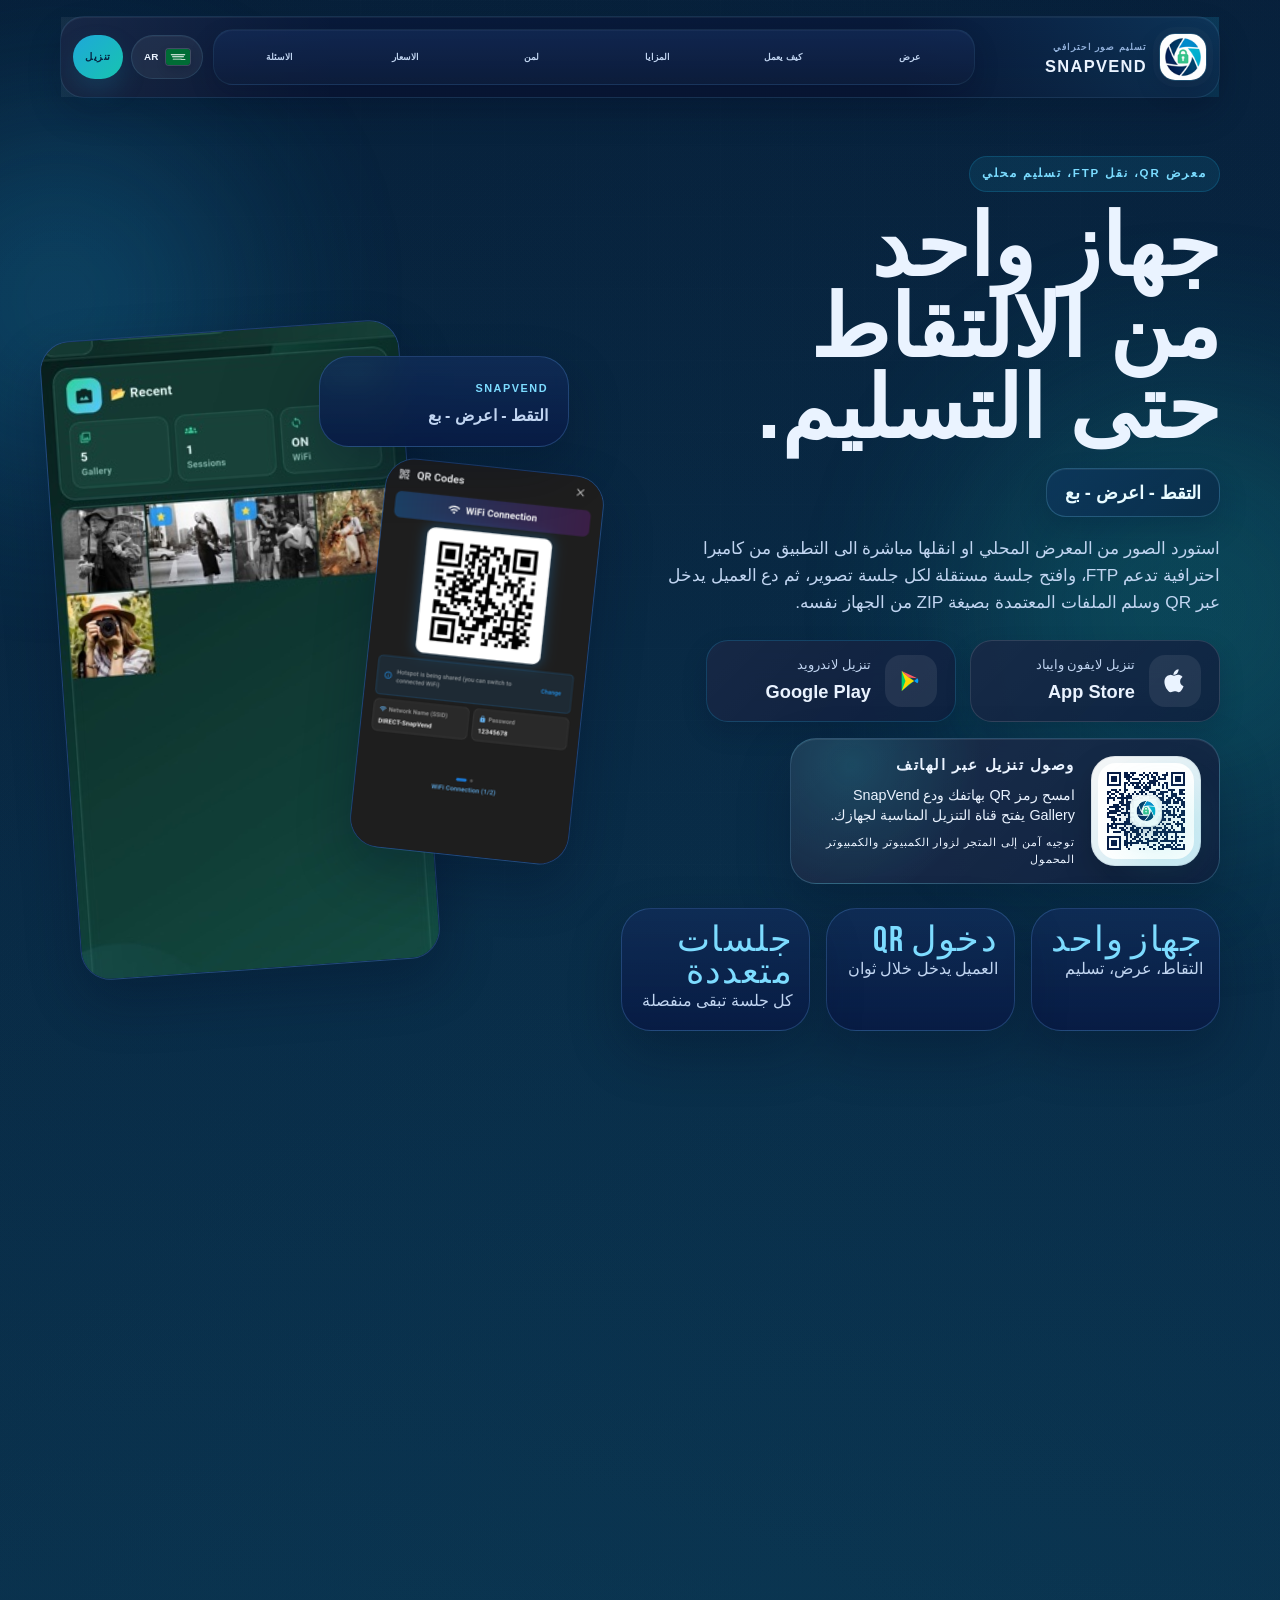
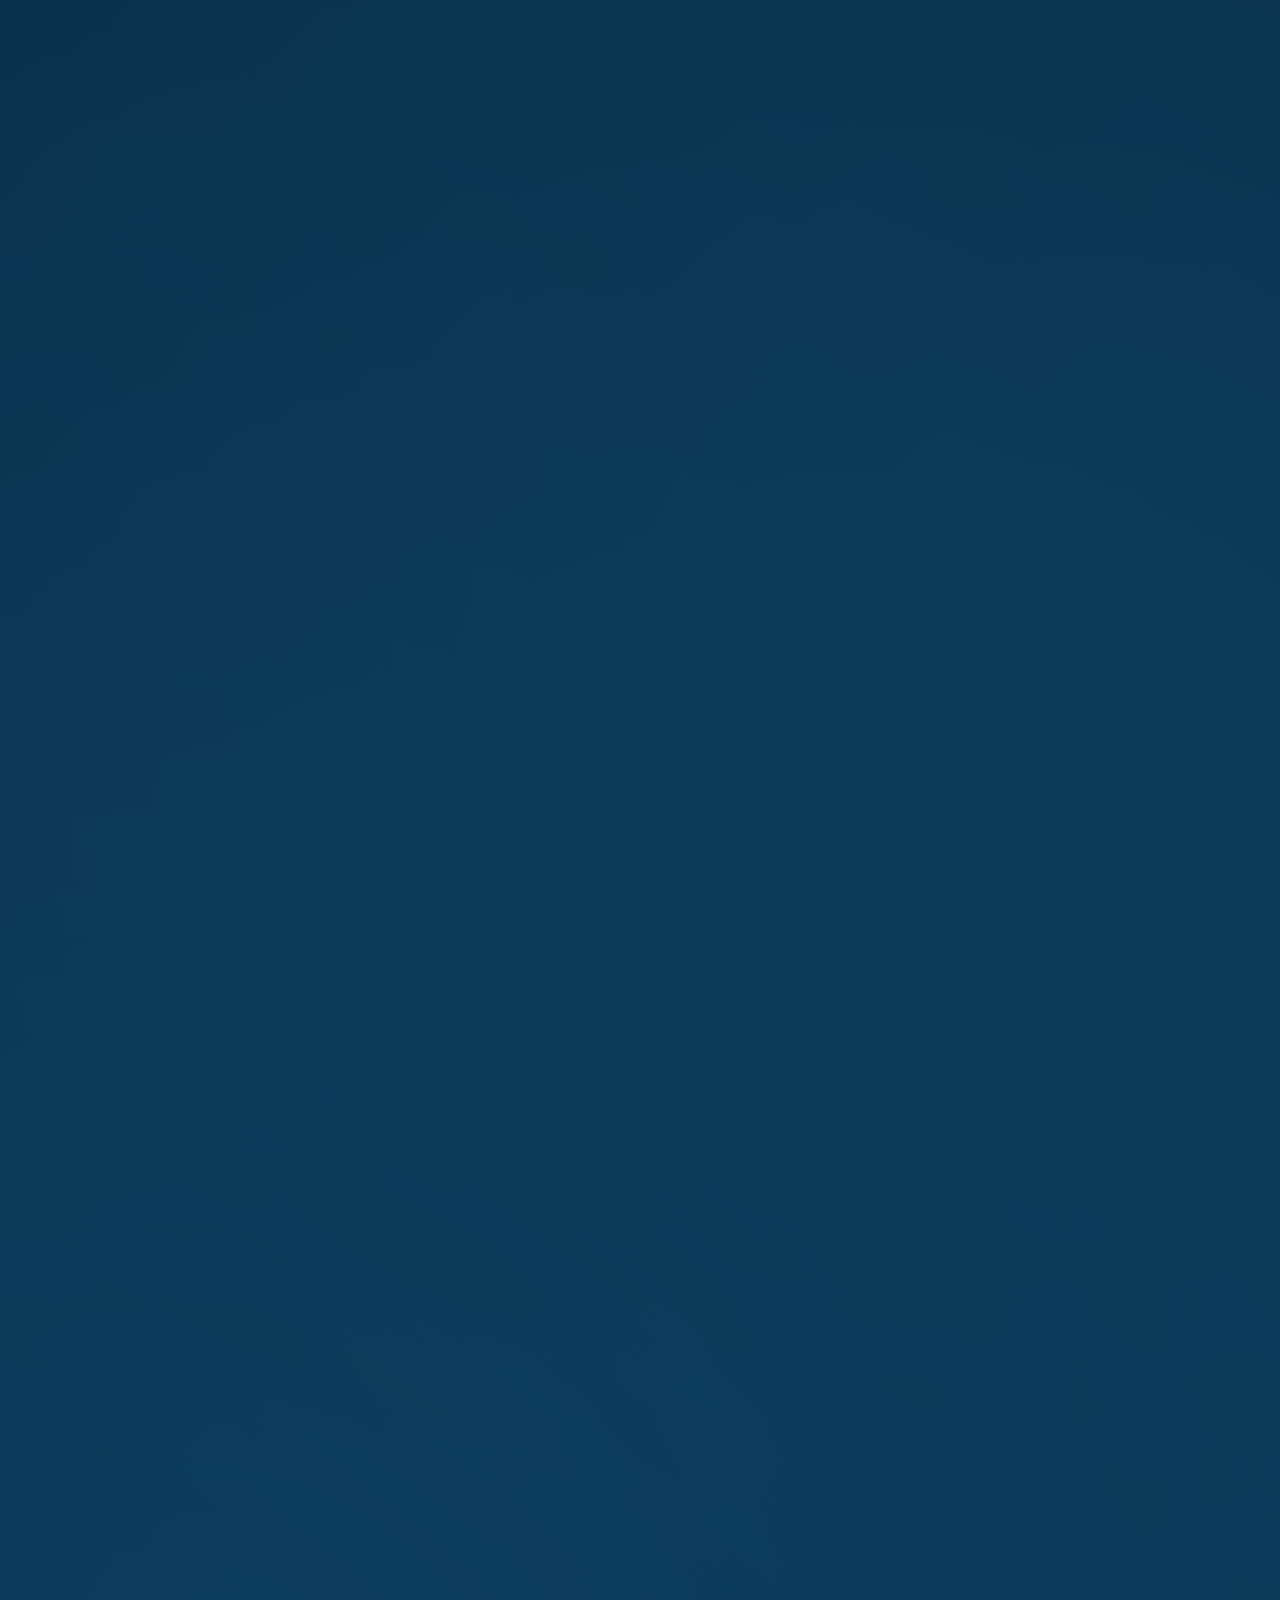
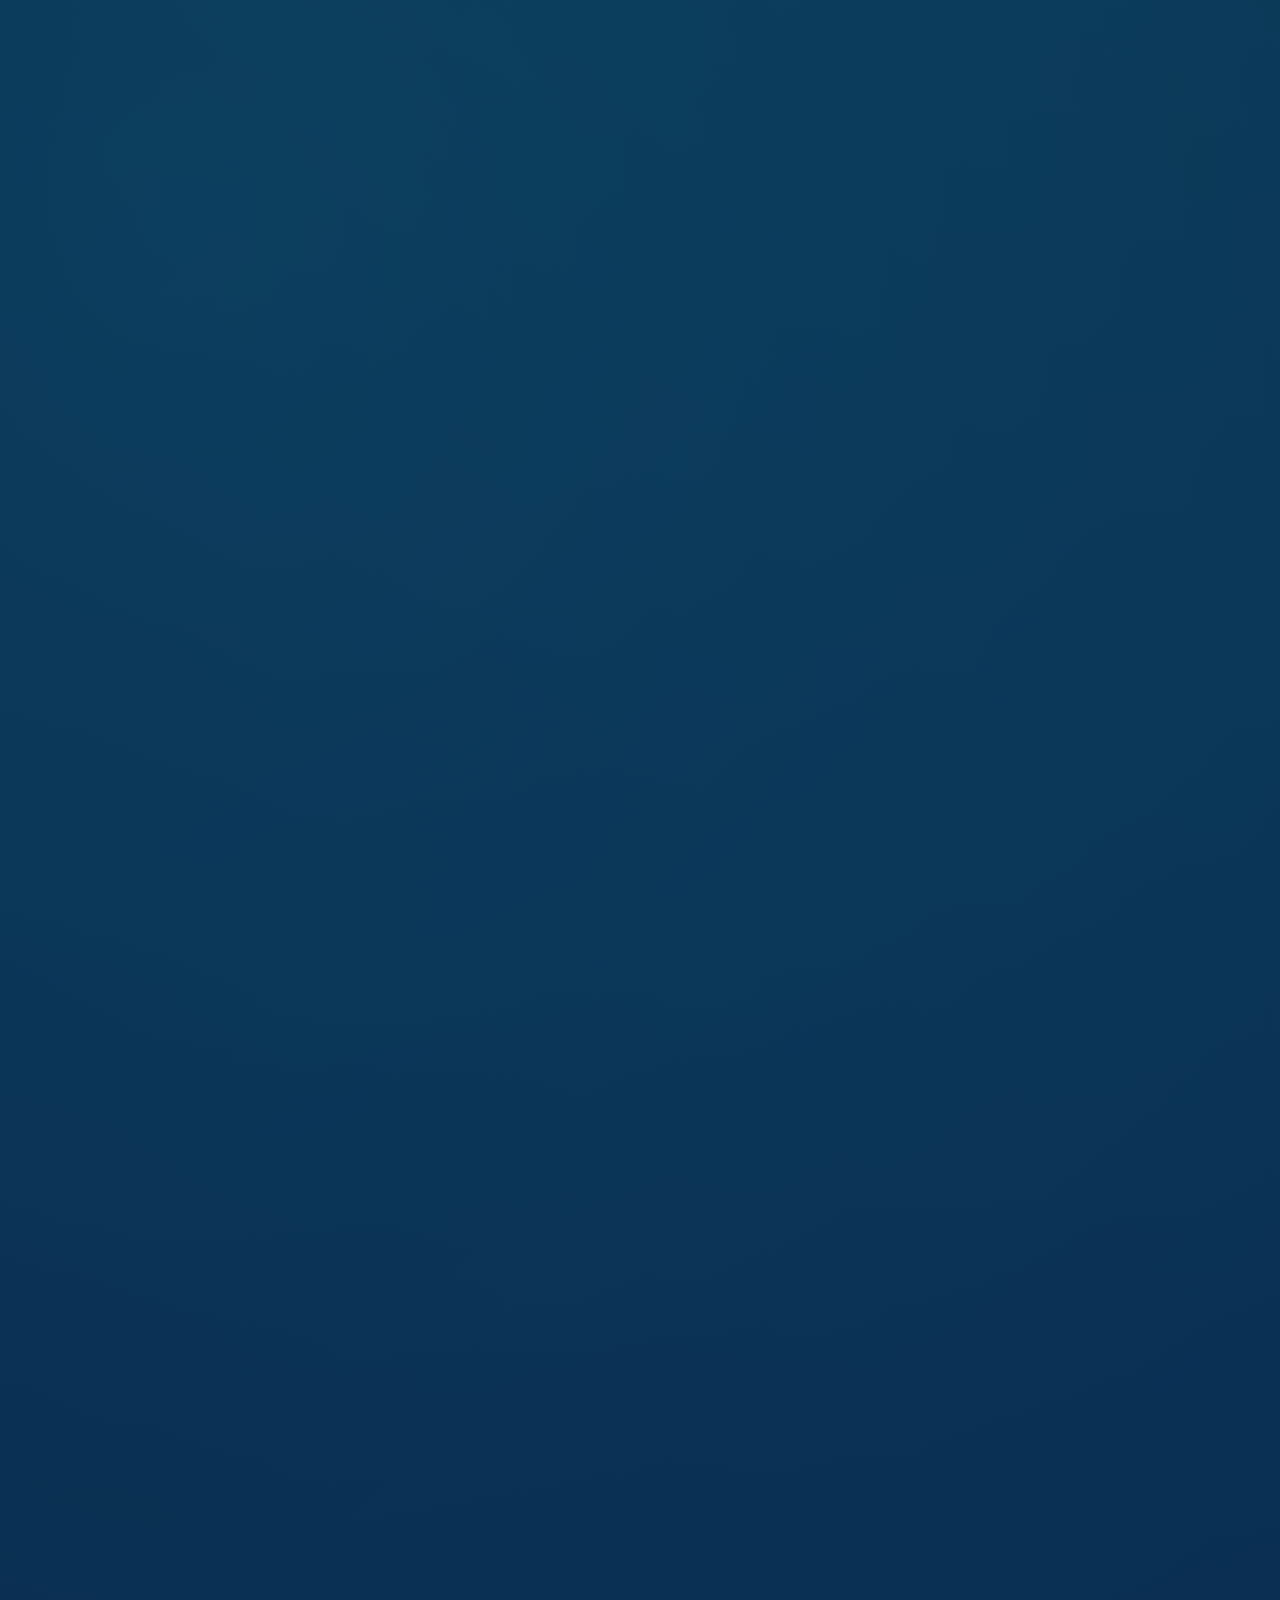
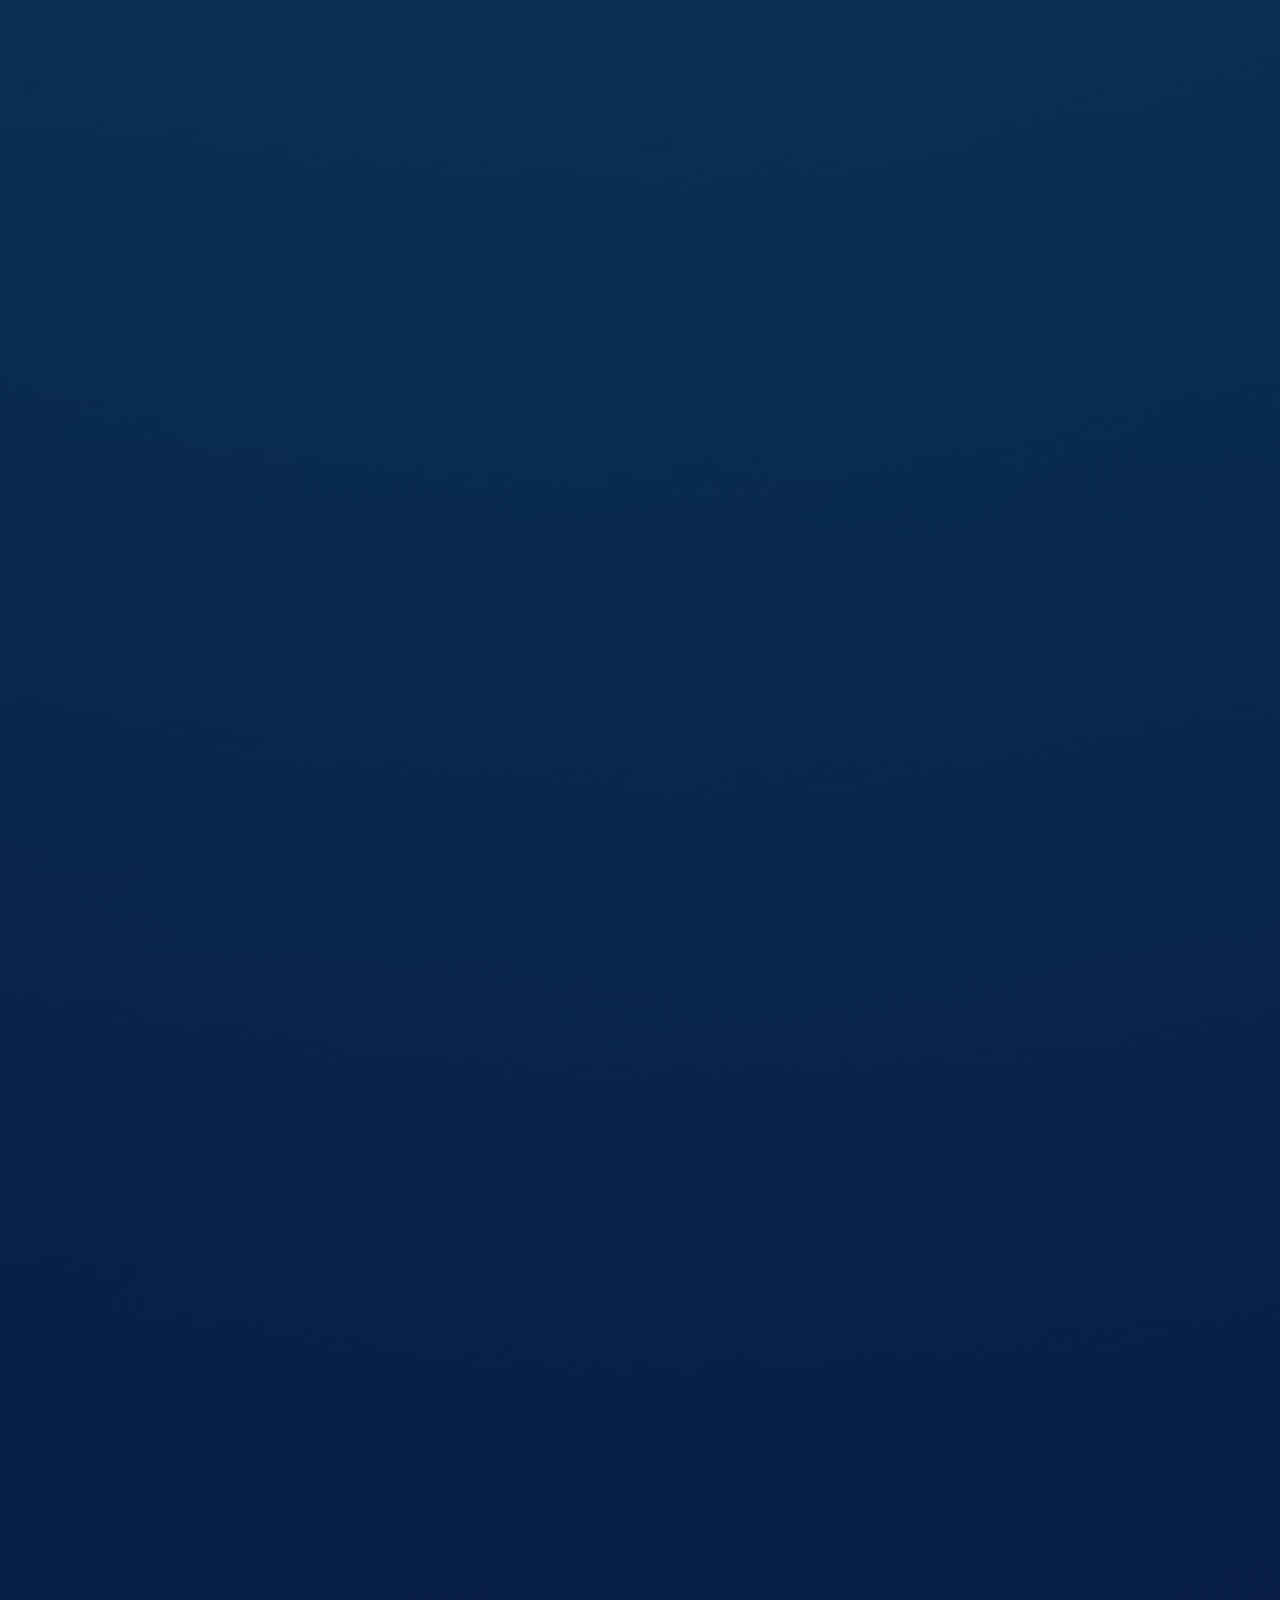
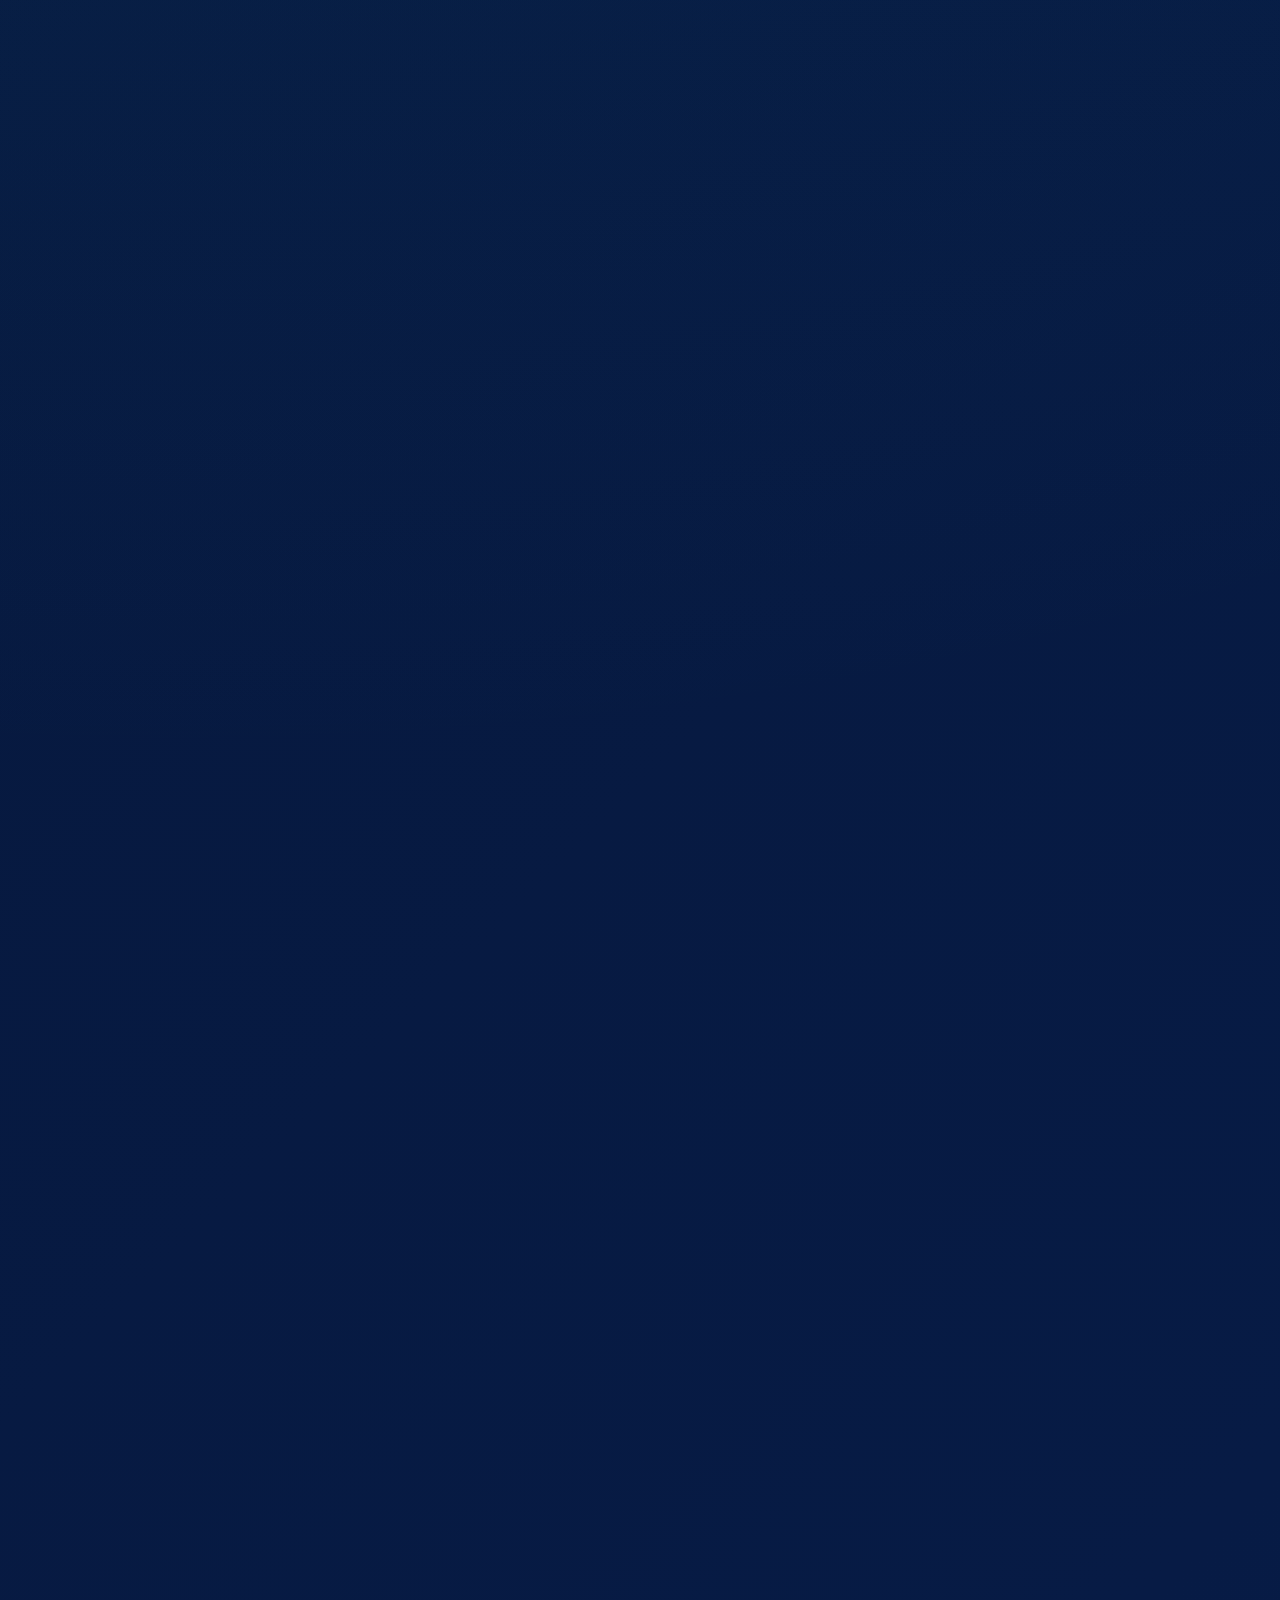
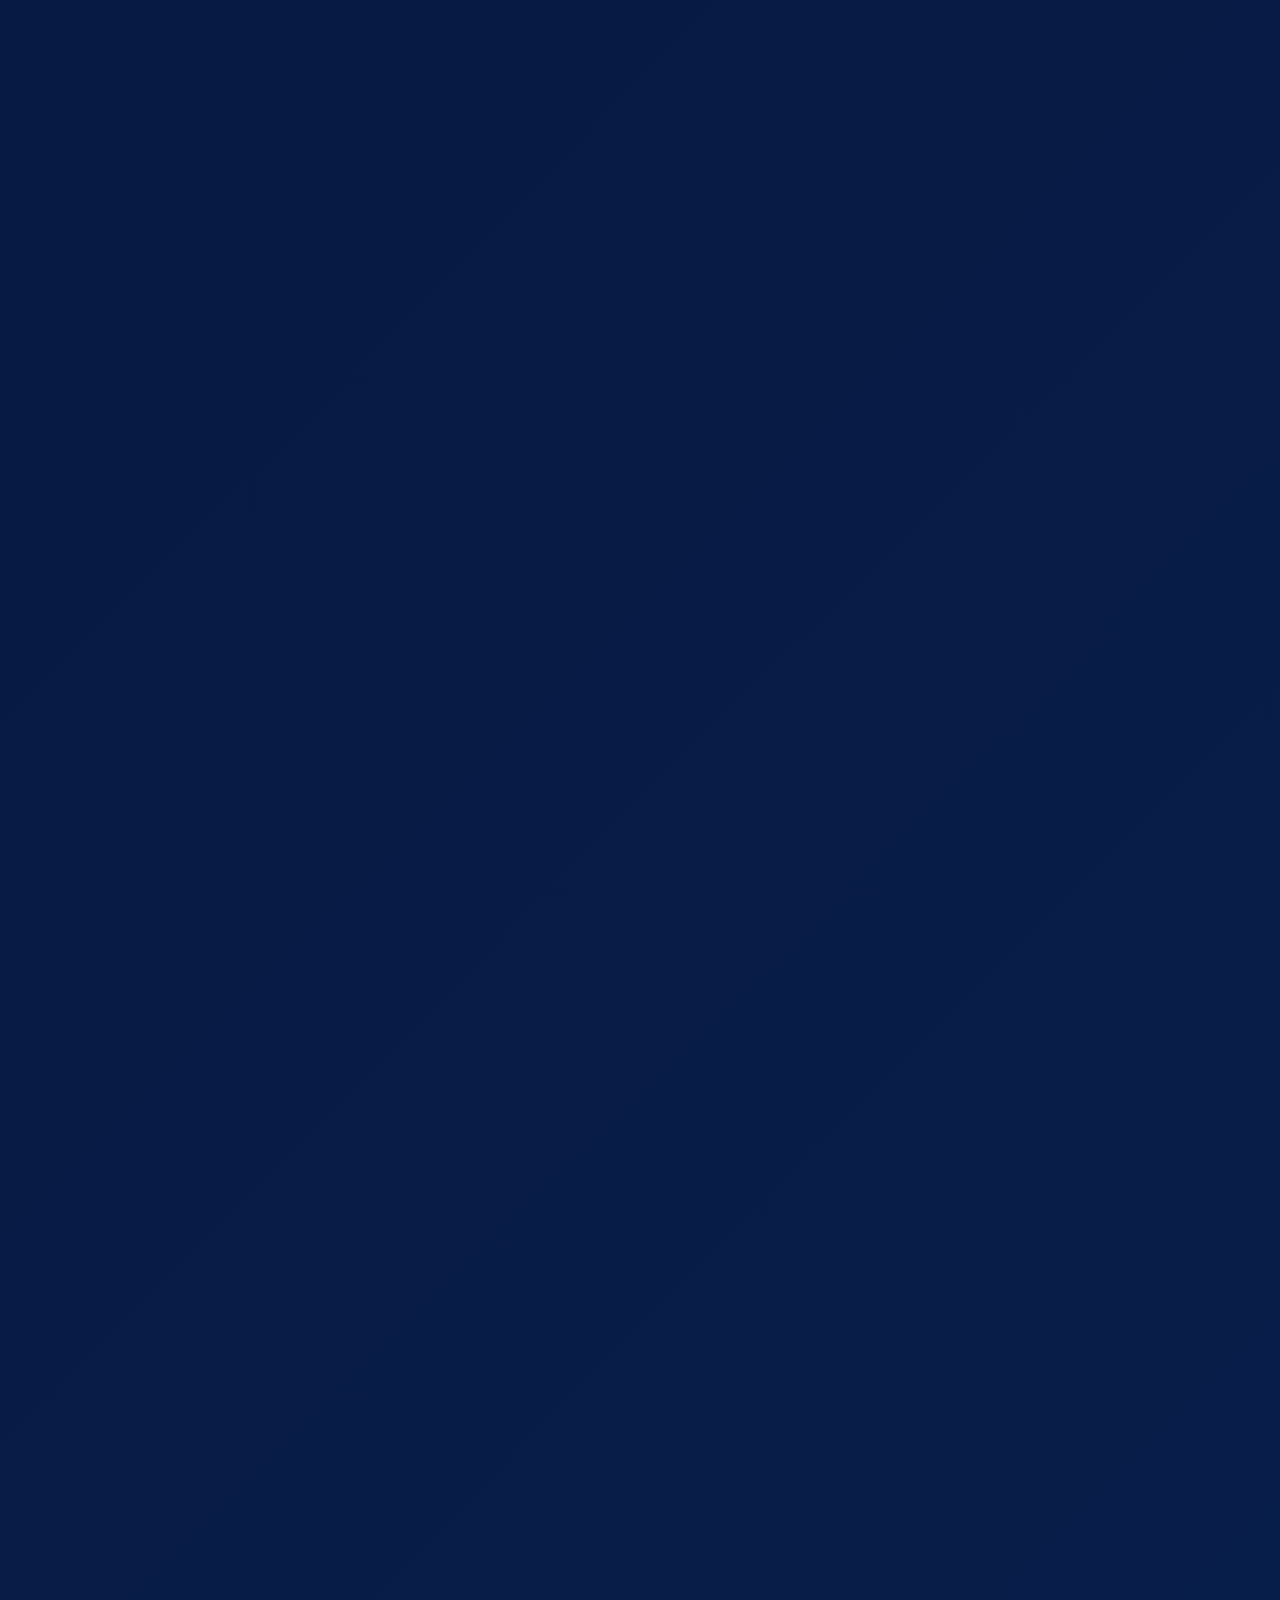
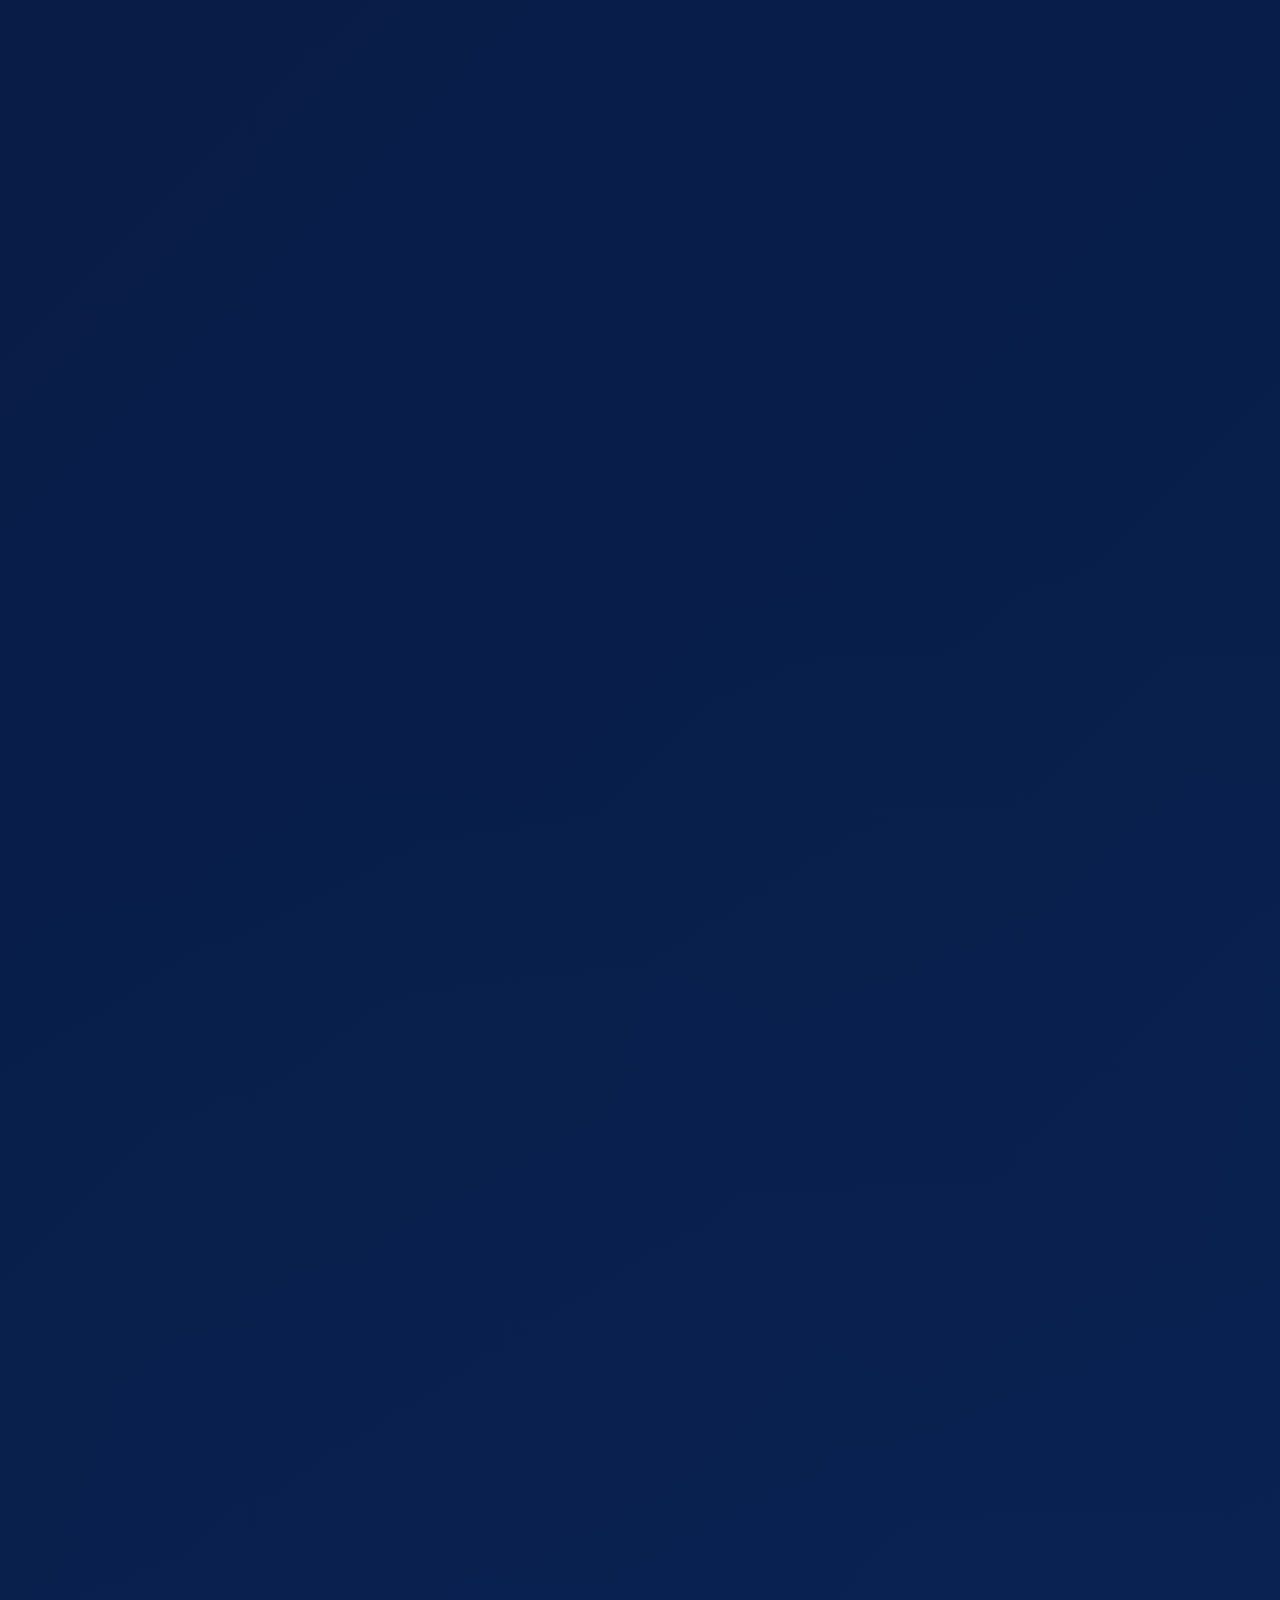
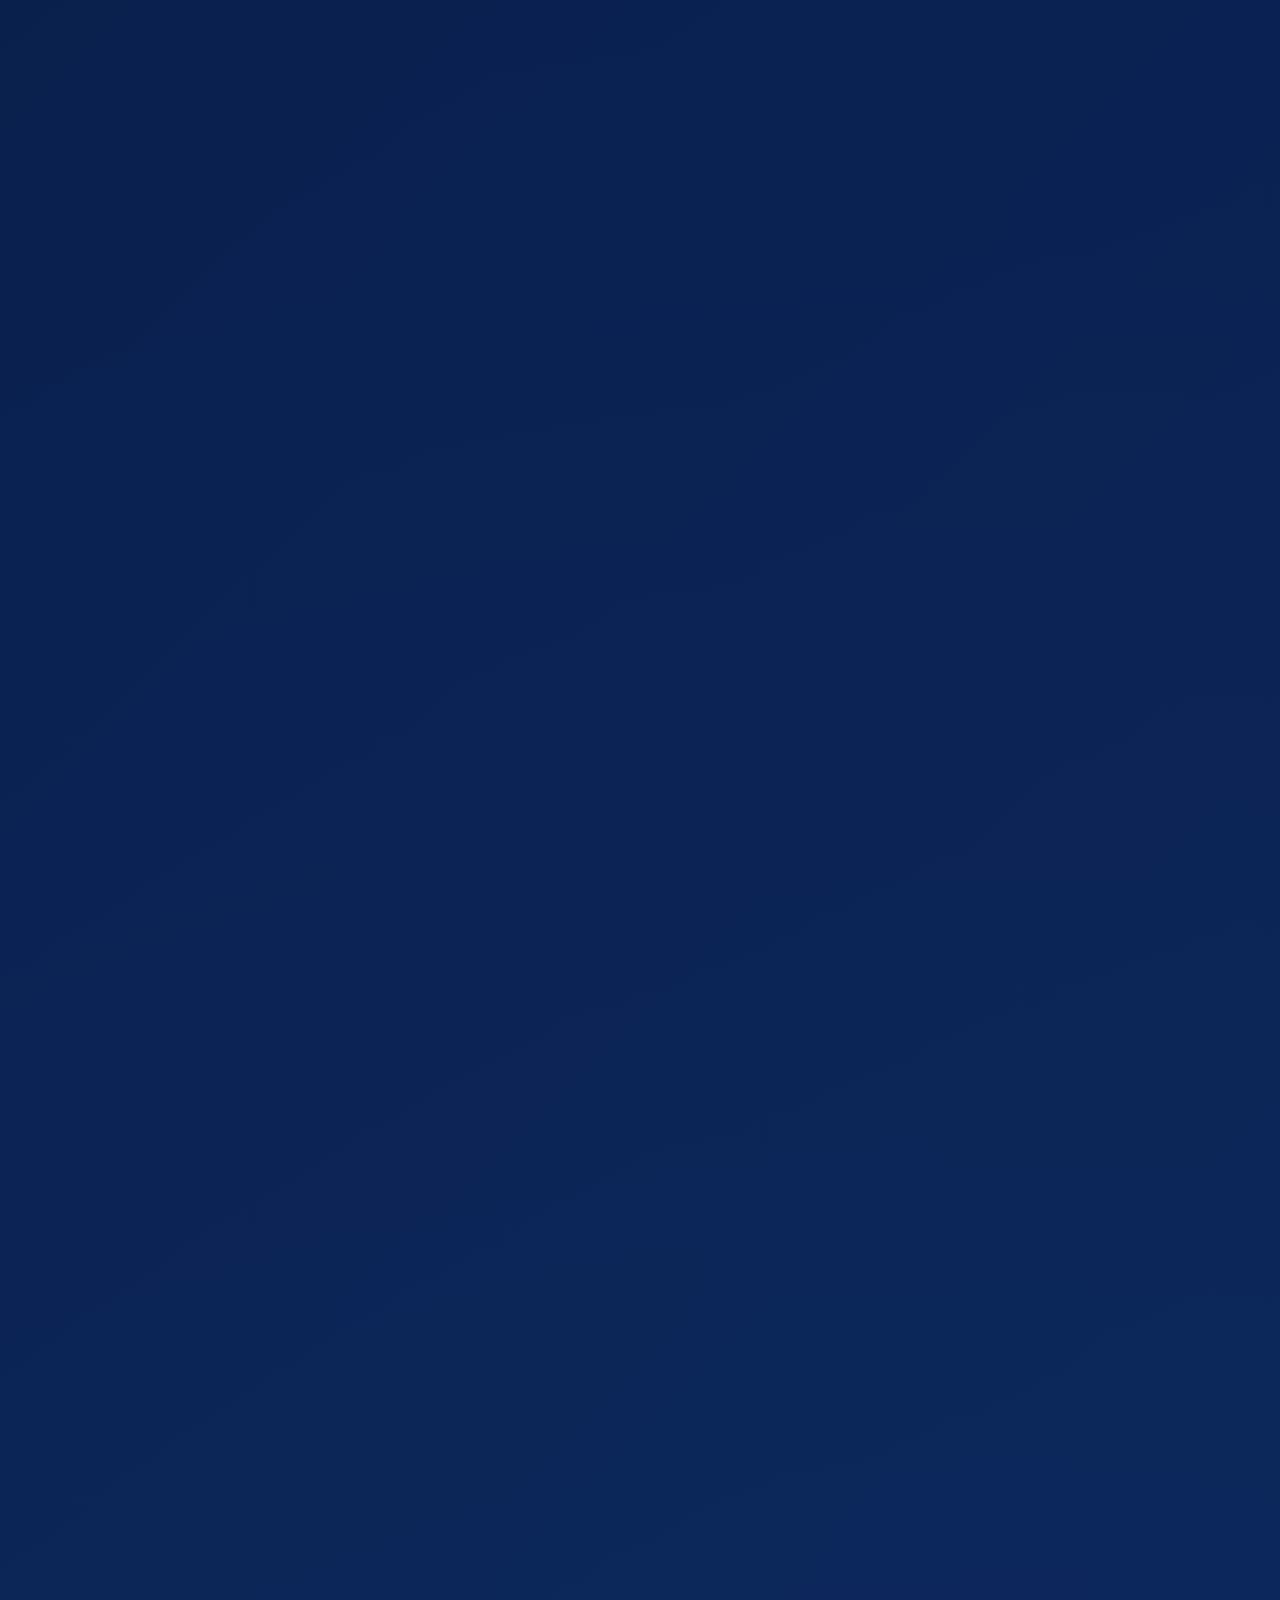
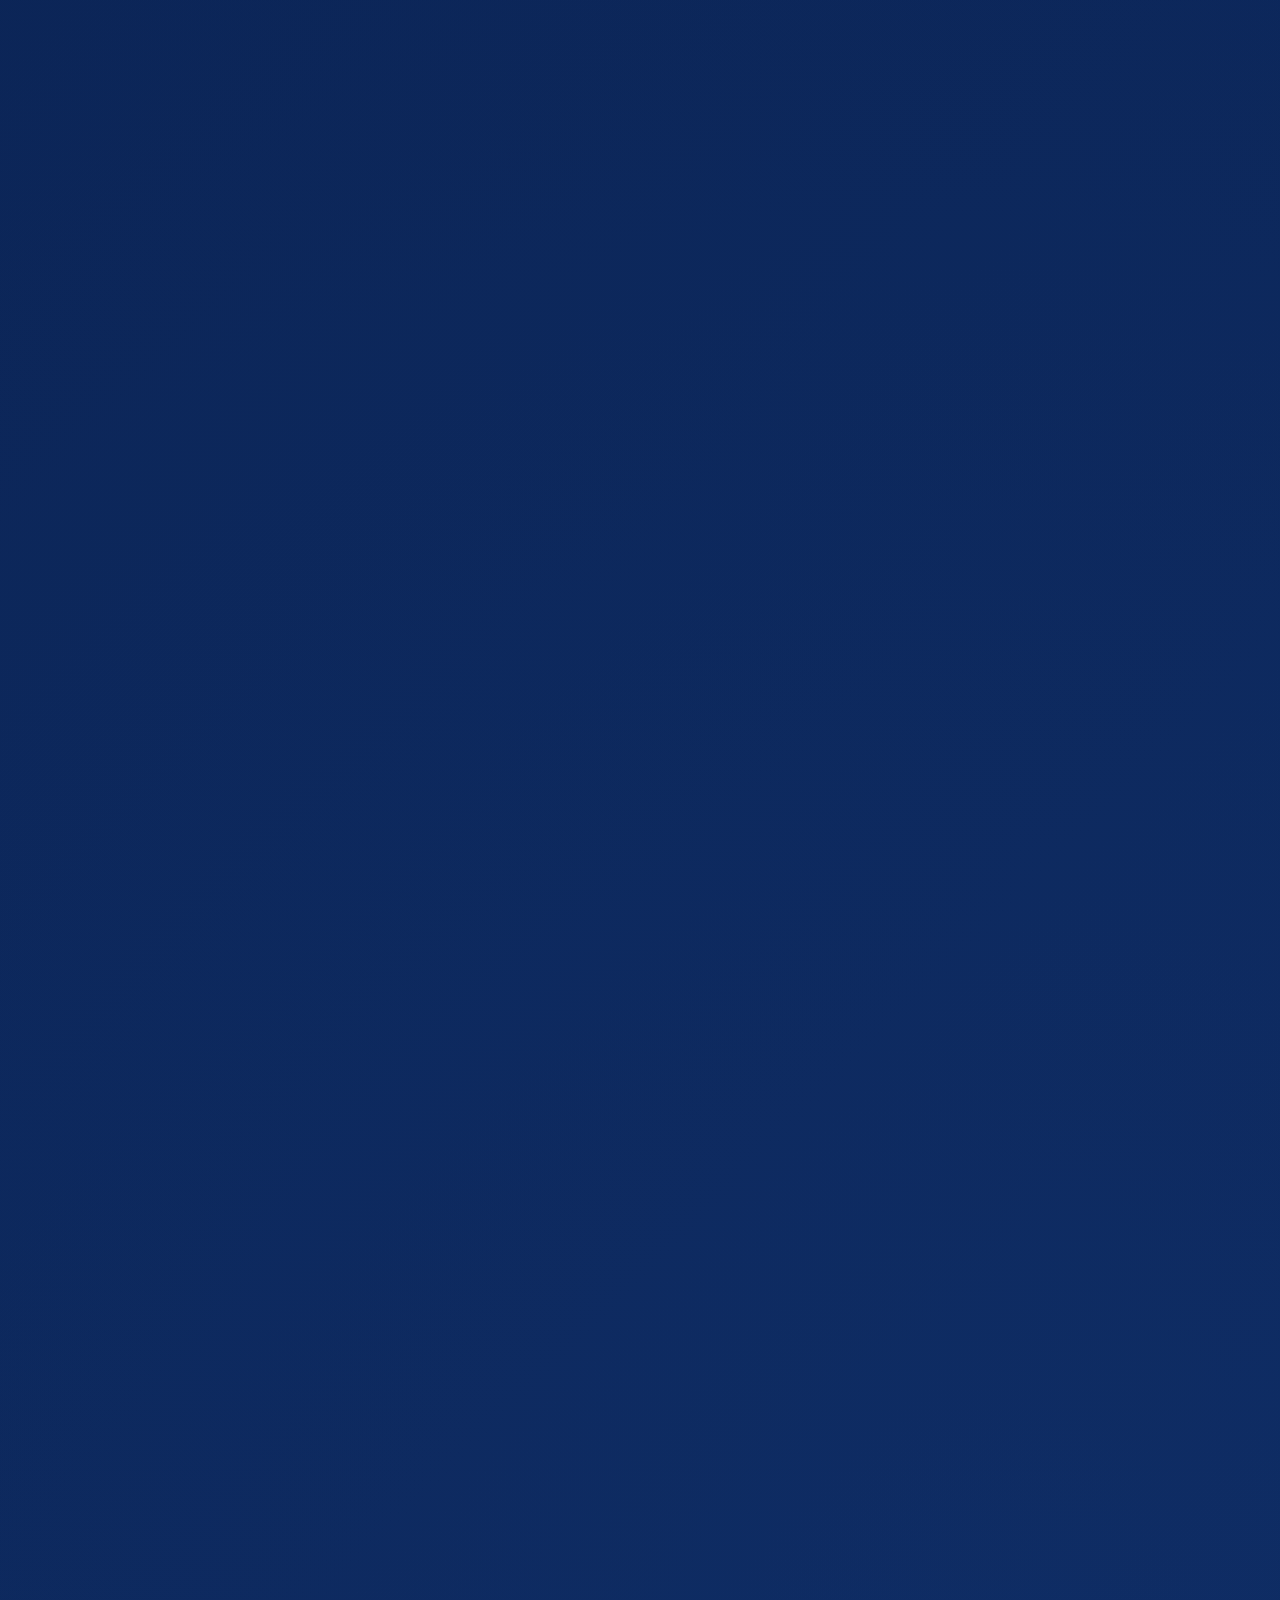
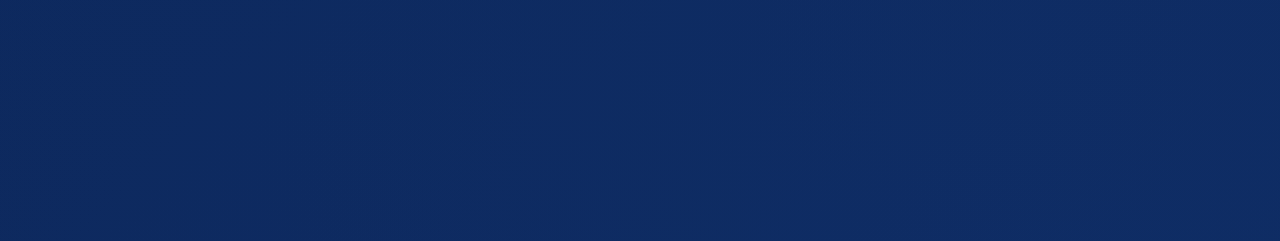
==== commit 3f0e0b27: "Add live presentation marketing section" ====
--- a/ar/index.html
+++ b/ar/index.html
@@ -5,7 +5,7 @@
     <meta name="viewport" content="width=device-width, initial-scale=1">
     <title>SnapVend Gallery | معرض QR وتسليم محلي للمصورين</title>
     <meta name="description" content="يساعد SnapVend Gallery المصورين على ادارة معرض QR ونقل FTP من الكاميرا واختيار العميل وتسليم ZIP من هاتف او جهاز لوحي واحد.">
-    <meta name="keywords" content="SnapVend Gallery, SnapVend, snapvendgallery.com, تطبيق SnapVend Gallery, تطبيق معرض QR للمصورين, تطبيق تسليم الصور, التقط - اعرض - بع, معرض QR، نقل FTP، تسليم محلي, QR والجلسات والتسليم في تدفق واحد, تدفق ميداني اكثر تحكما من مشاركة معرض تقليدية, مصمم لفرق التصوير الاحترافية في الموقع, اعرض مسارات العمل الميدانية التي يتفوق فيها SnapVend, ارسل طلبك او استفسارك او رسالة الشراكة مباشرة الينا, تجربة عميل اوضح مع دعم متعدد اللغات, جهز اول تدفق تسليم خلال دقائق, استيراد من كاميرا احترافية, افتح جلسة مستقلة, افتح المعرض عبر QR, اعرض الدفع المحلي واكد PAC, سلم ZIP وتابع الجلسة, لا يطلب من العميل تثبيت تطبيق اضافي, تنظيم قائم على الجلسات, البيع والتسليم من نفس الجهاز, تحكم تشغيلي للتصوير الحي, قواعد ترخيص وجهاز واضحة, تصوير الاعراس والفعاليات, الاستوديو والبورتريه, المدارس والرياضة والشركات, تصوير الشارع والمناطق السياحية والبورتريه المتنقل, فرق التسليم المتنقلة, الموقع ونقطة الدخول الاولى, المعرض واختيار العميل, الاعتماد والتسليم, ثبت التطبيق, استورد الصور, اعرض عبر QR, اعتمد وسلم, حفلات الزفاف واختيار الضيوف, قائمة طباعة الاعراس, طاولة الاختيار في الاستوديو, المدارس والرياضة, بيع البورتريه في الشارع والمناطق السياحية, جناح الفعاليات, فرق طباعة وتسليم الاعراس, فرق التسليم السريع, استوديوهات تهتم بالعلامة, عمليات تعمل عبر الشبكة المحلية, فرق تدير جلسات متعددة, تسليم يومي غير محدود, عروض مباشرة وقائمة طباعة غير محدودة, تفعيل هاتف واحد + جهاز لوحي واحد, اسم تجاري وشعار واسم ملف ZIP مخصص, استعادة الشراء وادارة الاشتراك, كل حقوق Premium الشهري, تكلفة اجمالية افضل خلال 12 شهرا, نافذة offline لمدة 14 يوما للترخيص الموثق, استخدام مستدام لفرق الاعراس والعمل الميداني المكثف, تحكم كامل بالعلامة وتدفق التسليم, الوصول عبر QR والجلسات والدفع والتسليم تتحرك داخل تدفق واحد مترابط., مناسب لحفلات الزفاف والفعاليات والاستوديو وبيع البورتريه المتنقل., يعتمد على شبكة محلية سريعة ومضبوطة واقل اعتمادا على تغطية الانترنت., استفسار عام, طلب عرض, الاسعار, شراكة, طلب خاص">
+    <meta name="keywords" content="SnapVend Gallery, SnapVend, snapvendgallery.com, تطبيق SnapVend Gallery, تطبيق معرض QR للمصورين, تطبيق تسليم الصور, التقط - اعرض - بع, معرض QR، نقل FTP، تسليم محلي, QR والجلسات والتسليم في تدفق واحد, تدفق ميداني اكثر تحكما من مشاركة معرض تقليدية, مصمم لفرق التصوير الاحترافية في الموقع, اعرض مسارات العمل الميدانية التي يتفوق فيها SnapVend, ارسل طلبك او استفسارك او رسالة الشراكة مباشرة الينا, تجربة عميل اوضح مع دعم متعدد اللغات, جهز اول تدفق تسليم خلال دقائق, تظهر الصور الجديدة على الشاشة الكبيرة وتبدأ عملية البيع عبر QR, طريقة عمل التدفق المباشر, استيراد من كاميرا احترافية, افتح جلسة مستقلة, افتح المعرض عبر QR, اعرض الدفع المحلي واكد PAC, سلم ZIP وتابع الجلسة, لا يطلب من العميل تثبيت تطبيق اضافي, تنظيم قائم على الجلسات, البيع والتسليم من نفس الجهاز, تحكم تشغيلي للتصوير الحي, قواعد ترخيص وجهاز واضحة, شاشة الفعاليات, طلبات الطباعة في الأعراس, جاهز للتلفاز والجهاز اللوحي والكمبيوتر, تلتقط الكاميرا الصور وترسلها إلى التطبيق عبر FTP., تزداد الصور تلقائيا داخل شاشة العرض المباشر., يمسح العميل رمز QR ويختار صورته., تختفي الصورة المشتراة أو المرسلة للطباعة من شاشة العرض., تصوير الاعراس والفعاليات, الاستوديو والبورتريه, المدارس والرياضة والشركات, تصوير الشارع والمناطق السياحية والبورتريه المتنقل, فرق التسليم المتنقلة, الموقع ونقطة الدخول الاولى, المعرض واختيار العميل, الاعتماد والتسليم, ثبت التطبيق, استورد الصور, اعرض عبر QR, اعتمد وسلم, حفلات الزفاف واختيار الضيوف, قائمة طباعة الاعراس, طاولة الاختيار في الاستوديو, المدارس والرياضة, بيع البورتريه في الشارع والمناطق السياحية, جناح الفعاليات, فرق طباعة وتسليم الاعراس, فرق التسليم السريع, استوديوهات تهتم بالعلامة, عمليات تعمل عبر الشبكة المحلية, فرق تدير جلسات متعددة, تسليم يومي غير محدود, عروض مباشرة وقائمة طباعة غير محدودة, تفعيل هاتف واحد + جهاز لوحي واحد, اسم تجاري وشعار واسم ملف ZIP مخصص, استعادة الشراء وادارة الاشتراك, كل حقوق Premium الشهري, تكلفة اجمالية افضل خلال 12 شهرا, نافذة offline لمدة 14 يوما للترخيص الموثق, استخدام مستدام لفرق الاعراس والعمل الميداني المكثف, تحكم كامل بالعلامة وتدفق التسليم, الوصول عبر QR والجلسات والدفع والتسليم تتحرك داخل تدفق واحد مترابط., مناسب لحفلات الزفاف والفعاليات والاستوديو وبيع البورتريه المتنقل., يعتمد على شبكة محلية سريعة ومضبوطة واقل اعتمادا على تغطية الانترنت., استفسار عام, طلب عرض, الاسعار, شراكة, طلب خاص">
     <meta name="robots" content="index,follow,max-image-preview:large,max-snippet:-1,max-video-preview:-1">
     <meta name="theme-color" content="#071b45">
     <meta http-equiv="content-language" content="ar">
@@ -72,10 +72,10 @@
     <link rel="manifest" href="../manifest.webmanifest">
     <link rel="preload" href="../assets/fonts/BebasNeue-Regular.ttf" as="font" type="font/ttf" crossorigin>
     <link rel="preload" href="../assets/fonts/JosefinSans-Bold.ttf" as="font" type="font/ttf" crossorigin>
-    <link rel="stylesheet" href="../styles.css?v=20260509153624">
-    <script type="application/ld+json">{"@context":"https://schema.org","@graph":[{"@type":"Organization","@id":"https://snapvendgallery.com/#organization","name":"SnapVend Gallery","alternateName":["SnapVend","SnapVend QR Gallery","SnapVend Photo Delivery"],"description":"يساعد SnapVend Gallery المصورين على ادارة معرض QR ونقل FTP من الكاميرا واختيار العميل وتسليم ZIP من هاتف او جهاز لوحي واحد.","disambiguatingDescription":"SnapVend Gallery هو تطبيق معرض QR وتسليم صور محلي للمصورين منشور على snapvendgallery.com.","slogan":"التقط - اعرض - بع","url":"https://snapvendgallery.com/","logo":{"@type":"ImageObject","url":"https://snapvendgallery.com/assets/branding/snapvend_logo_square.png"},"image":"https://snapvendgallery.com/assets/branding/snapvend_logo_square.png","sameAs":["https://snapvendgallery.com/","https://play.google.com/store/apps/details?id=com.snapvend.gallery","https://apps.apple.com/us/app/snapvend-gallery/id6764613281"],"contactPoint":[{"@id":"https://snapvendgallery.com/#sales-contact"}]},{"@type":"ContactPoint","@id":"https://snapvendgallery.com/#sales-contact","contactType":"sales","email":"snapvendinfo@gmail.com","url":"mailto:snapvendinfo@gmail.com","availableLanguage":["التركية","الإنجليزية","الإسبانية","الفرنسية","الألمانية","الإيطالية","البرتغالية","الروسية","العربية","الهندية","اليابانية","الصينية"]},{"@type":"WebSite","@id":"https://snapvendgallery.com/#website","url":"https://snapvendgallery.com/","name":"SnapVend Gallery","alternateName":"SnapVend","inLanguage":"ar","publisher":{"@id":"https://snapvendgallery.com/#organization"}},{"@type":"WebPage","@id":"https://snapvendgallery.com/ar/#webpage","url":"https://snapvendgallery.com/ar/","name":"SnapVend Gallery | معرض QR وتسليم محلي للمصورين","description":"يساعد SnapVend Gallery المصورين على ادارة معرض QR ونقل FTP من الكاميرا واختيار العميل وتسليم ZIP من هاتف او جهاز لوحي واحد.","inLanguage":"ar","isPartOf":{"@id":"https://snapvendgallery.com/#website"},"about":{"@id":"https://snapvendgallery.com/ar/#app"},"mainEntity":{"@id":"https://snapvendgallery.com/ar/#app"},"primaryImageOfPage":{"@type":"ImageObject","url":"https://snapvendgallery.com/assets/branding/snapvend_logo_square.png"},"keywords":"SnapVend Gallery, SnapVend, snapvendgallery.com, تطبيق SnapVend Gallery, تطبيق معرض QR للمصورين, تطبيق تسليم الصور, التقط - اعرض - بع, معرض QR، نقل FTP، تسليم محلي, QR والجلسات والتسليم في تدفق واحد, تدفق ميداني اكثر تحكما من مشاركة معرض تقليدية, مصمم لفرق التصوير الاحترافية في الموقع, اعرض مسارات العمل الميدانية التي يتفوق فيها SnapVend, ارسل طلبك او استفسارك او رسالة الشراكة مباشرة الينا, تجربة عميل اوضح مع دعم متعدد اللغات, جهز اول تدفق تسليم خلال دقائق, استيراد من كاميرا احترافية, افتح جلسة مستقلة, افتح المعرض عبر QR, اعرض الدفع المحلي واكد PAC, سلم ZIP وتابع الجلسة, لا يطلب من العميل تثبيت تطبيق اضافي, تنظيم قائم على الجلسات, البيع والتسليم من نفس الجهاز, تحكم تشغيلي للتصوير الحي, قواعد ترخيص وجهاز واضحة, تصوير الاعراس والفعاليات, الاستوديو والبورتريه, المدارس والرياضة والشركات, تصوير الشارع والمناطق السياحية والبورتريه المتنقل, فرق التسليم المتنقلة, الموقع ونقطة الدخول الاولى, المعرض واختيار العميل, الاعتماد والتسليم, ثبت التطبيق, استورد الصور, اعرض عبر QR, اعتمد وسلم, حفلات الزفاف واختيار الضيوف, قائمة طباعة الاعراس, طاولة الاختيار في الاستوديو, المدارس والرياضة, بيع البورتريه في الشارع والمناطق السياحية, جناح الفعاليات, فرق طباعة وتسليم الاعراس, فرق التسليم السريع, استوديوهات تهتم بالعلامة, عمليات تعمل عبر الشبكة المحلية, فرق تدير جلسات متعددة, تسليم يومي غير محدود, عروض مباشرة وقائمة طباعة غير محدودة, تفعيل هاتف واحد + جهاز لوحي واحد, اسم تجاري وشعار واسم ملف ZIP مخصص, استعادة الشراء وادارة الاشتراك, كل حقوق Premium الشهري, تكلفة اجمالية افضل خلال 12 شهرا, نافذة offline لمدة 14 يوما للترخيص الموثق, استخدام مستدام لفرق الاعراس والعمل الميداني المكثف, تحكم كامل بالعلامة وتدفق التسليم, الوصول عبر QR والجلسات والدفع والتسليم تتحرك داخل تدفق واحد مترابط., مناسب لحفلات الزفاف والفعاليات والاستوديو وبيع البورتريه المتنقل., يعتمد على شبكة محلية سريعة ومضبوطة واقل اعتمادا على تغطية الانترنت., استفسار عام, طلب عرض, الاسعار, شراكة, طلب خاص","hasPart":[{"@id":"https://snapvendgallery.com/ar/#audience"},{"@id":"https://snapvendgallery.com/ar/#language-support-benefits"},{"@id":"https://snapvendgallery.com/ar/#why-snapvend"},{"@id":"https://snapvendgallery.com/ar/#quick-start"},{"@id":"https://snapvendgallery.com/ar/#use-cases"},{"@id":"https://snapvendgallery.com/ar/#reference-profiles"},{"@id":"https://snapvendgallery.com/ar/#faq"},{"@id":"https://snapvendgallery.com/ar/#contact-page"},{"@id":"https://snapvendgallery.com/ar/#contact-topics"},{"@id":"https://snapvendgallery.com/ar/#why-snapvend-points"},{"@id":"https://snapvendgallery.com/ar/#supported-languages"}]},{"@type":"SoftwareApplication","@id":"https://snapvendgallery.com/ar/#app","name":"SnapVend Gallery","alternateName":["SnapVend","SnapVend QR Gallery","SnapVend Photographer Gallery"],"description":"يساعد SnapVend Gallery المصورين على ادارة معرض QR ونقل FTP من الكاميرا واختيار العميل وتسليم ZIP من هاتف او جهاز لوحي واحد.","disambiguatingDescription":"SnapVend Gallery هو تطبيق جوال للمصورين يجمع معرض QR ونقل FTP من الكاميرا وتسليم ZIP المحلي.","applicationCategory":"BusinessApplication","applicationSubCategory":"تدفق الصور وادارة الطباعة والتسليم","applicationSuite":"SnapVend Gallery","identifier":"com.snapvend.gallery","operatingSystem":"ANDROID, IOS","inLanguage":"ar","availableLanguage":["التركية","الإنجليزية","الإسبانية","الفرنسية","الألمانية","الإيطالية","البرتغالية","الروسية","العربية","الهندية","اليابانية","الصينية"],"url":"https://snapvendgallery.com/ar/","mainEntityOfPage":"https://snapvendgallery.com/ar/","image":"https://snapvendgallery.com/assets/branding/snapvend_logo_square.png","screenshot":["https://snapvendgallery.com/assets/marketing/google_play/web/01_gallery_dashboard_hero.jpg","https://snapvendgallery.com/assets/marketing/google_play/web/02_session_qr_access_hero.png","https://snapvendgallery.com/assets/marketing/google_play/web/05_ftp_server_settings_web.png","https://snapvendgallery.com/assets/marketing/google_play/web/01_gallery_dashboard_web.png","https://snapvendgallery.com/assets/marketing/google_play/web/03_browser_gallery_selection_web.png","https://snapvendgallery.com/assets/marketing/google_play/web/06_customer_gallery_selection_en_web.png","https://snapvendgallery.com/assets/marketing/google_play/web/04_payment_approval_flow_web.png","https://snapvendgallery.com/assets/marketing/google_play/web/07_reports_dashboard_web.png"],"keywords":"SnapVend Gallery, SnapVend, snapvendgallery.com, تطبيق SnapVend Gallery, تطبيق معرض QR للمصورين, تطبيق تسليم الصور, التقط - اعرض - بع, معرض QR، نقل FTP، تسليم محلي, QR والجلسات والتسليم في تدفق واحد, تدفق ميداني اكثر تحكما من مشاركة معرض تقليدية, مصمم لفرق التصوير الاحترافية في الموقع, اعرض مسارات العمل الميدانية التي يتفوق فيها SnapVend, ارسل طلبك او استفسارك او رسالة الشراكة مباشرة الينا, تجربة عميل اوضح مع دعم متعدد اللغات, جهز اول تدفق تسليم خلال دقائق, استيراد من كاميرا احترافية, افتح جلسة مستقلة, افتح المعرض عبر QR, اعرض الدفع المحلي واكد PAC, سلم ZIP وتابع الجلسة, لا يطلب من العميل تثبيت تطبيق اضافي, تنظيم قائم على الجلسات, البيع والتسليم من نفس الجهاز, تحكم تشغيلي للتصوير الحي, قواعد ترخيص وجهاز واضحة, تصوير الاعراس والفعاليات, الاستوديو والبورتريه, المدارس والرياضة والشركات, تصوير الشارع والمناطق السياحية والبورتريه المتنقل, فرق التسليم المتنقلة, الموقع ونقطة الدخول الاولى, المعرض واختيار العميل, الاعتماد والتسليم, ثبت التطبيق, استورد الصور, اعرض عبر QR, اعتمد وسلم, حفلات الزفاف واختيار الضيوف, قائمة طباعة الاعراس, طاولة الاختيار في الاستوديو, المدارس والرياضة, بيع البورتريه في الشارع والمناطق السياحية, جناح الفعاليات, فرق طباعة وتسليم الاعراس, فرق التسليم السريع, استوديوهات تهتم بالعلامة, عمليات تعمل عبر الشبكة المحلية, فرق تدير جلسات متعددة, تسليم يومي غير محدود, عروض مباشرة وقائمة طباعة غير محدودة, تفعيل هاتف واحد + جهاز لوحي واحد, اسم تجاري وشعار واسم ملف ZIP مخصص, استعادة الشراء وادارة الاشتراك, كل حقوق Premium الشهري, تكلفة اجمالية افضل خلال 12 شهرا, نافذة offline لمدة 14 يوما للترخيص الموثق, استخدام مستدام لفرق الاعراس والعمل الميداني المكثف, تحكم كامل بالعلامة وتدفق التسليم, الوصول عبر QR والجلسات والدفع والتسليم تتحرك داخل تدفق واحد مترابط., مناسب لحفلات الزفاف والفعاليات والاستوديو وبيع البورتريه المتنقل., يعتمد على شبكة محلية سريعة ومضبوطة واقل اعتمادا على تغطية الانترنت., استفسار عام, طلب عرض, الاسعار, شراكة, طلب خاص","brand":{"@type":"Brand","name":"SnapVend Gallery","alternateName":"SnapVend"},"publisher":{"@id":"https://snapvendgallery.com/#organization"},"isAccessibleForFree":true,"featureList":["استيراد من كاميرا احترافية","افتح جلسة مستقلة","افتح المعرض عبر QR","اعرض الدفع المحلي واكد PAC","سلم ZIP وتابع الجلسة","لا يطلب من العميل تثبيت تطبيق اضافي","تنظيم قائم على الجلسات","البيع والتسليم من نفس الجهاز","تحكم تشغيلي للتصوير الحي","قواعد ترخيص وجهاز واضحة","ثبت التطبيق","استورد الصور","اعرض عبر QR","اعتمد وسلم","تسليم يومي غير محدود","عروض مباشرة وقائمة طباعة غير محدودة","تفعيل هاتف واحد + جهاز لوحي واحد","اسم تجاري وشعار واسم ملف ZIP مخصص","استعادة الشراء وادارة الاشتراك","كل حقوق Premium الشهري","تكلفة اجمالية افضل خلال 12 شهرا","نافذة offline لمدة 14 يوما للترخيص الموثق","استخدام مستدام لفرق الاعراس والعمل الميداني المكثف","تحكم كامل بالعلامة وتدفق التسليم","الموقع ونقطة الدخول الاولى","المعرض واختيار العميل","الاعتماد والتسليم","حفلات الزفاف واختيار الضيوف","قائمة طباعة الاعراس"],"additionalProperty":[{"@type":"PropertyValue","name":"اللغات المدعومة","value":"التركية, الإنجليزية, الإسبانية, الفرنسية, الألمانية, الإيطالية, البرتغالية, الروسية, العربية, الهندية, اليابانية, الصينية"},{"@type":"PropertyValue","name":"تغطية تدفق العميل المترجم","value":"تجربة عميل اوضح مع دعم متعدد اللغات"},{"@type":"PropertyValue","name":"فرق SnapVend","value":"الوصول عبر QR والجلسات والدفع والتسليم تتحرك داخل تدفق واحد مترابط. | مناسب لحفلات الزفاف والفعاليات والاستوديو وبيع البورتريه المتنقل. | يعتمد على شبكة محلية سريعة ومضبوطة واقل اعتمادا على تغطية الانترنت."},{"@type":"PropertyValue","name":"Premium (شهري)","value":"Free يتيح تجربة التدفق مع حدود يومية: 10 عمليات تسليم، 10 طلبات طباعة و10 عروض مباشرة. Premium يتفعل لهاتف واحد + جهاز لوحي واحد، يزيل هذه الحدود، يحافظ على وصول offline حتى 14 يوما للترخيص الموثق ويدعم استعادة الشراء وادارة الاشتراك."}],"audience":[{"@type":"Audience","audienceType":"تصوير الاعراس والفعاليات","description":"مسار قوي لفرق تصوير الاعراس التي تريد ادارة الاختيار السريع والتسليم الفوري وقائمة الطباعة داخل العملية نفسها."},{"@type":"Audience","audienceType":"الاستوديو والبورتريه","description":"استوديوهات تريد مراجعة الصور واختيارها وتسليمها مع العميل."},{"@type":"Audience","audienceType":"المدارس والرياضة والشركات","description":"فرق تدير جلسات كثيرة بدون خلط العملاء او التسليمات."},{"@type":"Audience","audienceType":"تصوير الشارع والمناطق السياحية والبورتريه المتنقل","description":"مناسب للمصورين الذين يريدون التصوير في الموقع وعرض الصور المختارة مباشرة وبيعها بشكل فردي او ضمن باقات."},{"@type":"Audience","audienceType":"فرق التسليم المتنقلة","description":"عمليات تعمل عبر الشبكة المحلية او نقطة الاتصال بدون اعتماد على الانترنت."}],"offers":[{"@type":"Offer","name":"Premium (شهري)","description":"تسليم يومي غير محدود | عروض مباشرة وقائمة طباعة غير محدودة | تفعيل هاتف واحد + جهاز لوحي واحد | اسم تجاري وشعار واسم ملف ZIP مخصص | استعادة الشراء وادارة الاشتراك","price":33.58,"priceCurrency":"SAR","availability":"https://schema.org/InStock","url":"https://snapvendgallery.com/ar/#pricing"},{"@type":"Offer","name":"Premium (سنوي)","description":"كل حقوق Premium الشهري | تكلفة اجمالية افضل خلال 12 شهرا | نافذة offline لمدة 14 يوما للترخيص الموثق | استخدام مستدام لفرق الاعراس والعمل الميداني المكثف | تحكم كامل بالعلامة وتدفق التسليم","price":335.78,"priceCurrency":"SAR","availability":"https://schema.org/InStock","url":"https://snapvendgallery.com/ar/#pricing"}],"downloadUrl":["https://play.google.com/store/apps/details?id=com.snapvend.gallery","https://apps.apple.com/us/app/snapvend-gallery/id6764613281"],"installUrl":["https://play.google.com/store/apps/details?id=com.snapvend.gallery","https://apps.apple.com/us/app/snapvend-gallery/id6764613281"],"dateModified":"2026-05-09"},{"@type":"ItemList","@id":"https://snapvendgallery.com/ar/#audience","url":"https://snapvendgallery.com/ar/#audience","name":"مصمم لفرق التصوير الاحترافية في الموقع","numberOfItems":5,"itemListElement":[{"@type":"ListItem","position":1,"item":{"@type":"Thing","name":"تصوير الاعراس والفعاليات","description":"مسار قوي لفرق تصوير الاعراس التي تريد ادارة الاختيار السريع والتسليم الفوري وقائمة الطباعة داخل العملية نفسها."}},{"@type":"ListItem","position":2,"item":{"@type":"Thing","name":"الاستوديو والبورتريه","description":"استوديوهات تريد مراجعة الصور واختيارها وتسليمها مع العميل."}},{"@type":"ListItem","position":3,"item":{"@type":"Thing","name":"المدارس والرياضة والشركات","description":"فرق تدير جلسات كثيرة بدون خلط العملاء او التسليمات."}},{"@type":"ListItem","position":4,"item":{"@type":"Thing","name":"تصوير الشارع والمناطق السياحية والبورتريه المتنقل","description":"مناسب للمصورين الذين يريدون التصوير في الموقع وعرض الصور المختارة مباشرة وبيعها بشكل فردي او ضمن باقات."}},{"@type":"ListItem","position":5,"item":{"@type":"Thing","name":"فرق التسليم المتنقلة","description":"عمليات تعمل عبر الشبكة المحلية او نقطة الاتصال بدون اعتماد على الانترنت."}}]},{"@type":"ItemList","@id":"https://snapvendgallery.com/ar/#language-support-benefits","url":"https://snapvendgallery.com/ar/#language-support-benefits","name":"تجربة عميل اوضح مع دعم متعدد اللغات","numberOfItems":3,"itemListElement":[{"@type":"ListItem","position":1,"item":{"@type":"Thing","name":"الموقع ونقطة الدخول الاولى","description":"عندما تكون اللغة مدعومة يصبح تتبع الموقع اسهل ويصل الزائر الى الصفحة الصحيحة بشكل اسرع."}},{"@type":"ListItem","position":2,"item":{"@type":"Thing","name":"المعرض واختيار العميل","description":"تصبح تجربة المعرض في المتصفح وخطوات الاختيار اوضح للعملاء القادمين من بلدان مختلفة."}},{"@type":"ListItem","position":3,"item":{"@type":"Thing","name":"الاعتماد والتسليم","description":"تصبح خطوات الدفع والاعتماد والتسليم اسهل شرحا عندما تكون الشاشات المدعومة متاحة باكثر من لغة."}}]},{"@type":"ItemList","@id":"https://snapvendgallery.com/ar/#why-snapvend","url":"https://snapvendgallery.com/ar/#why-snapvend","name":"تدفق ميداني اكثر تحكما من مشاركة معرض تقليدية","numberOfItems":5,"itemListElement":[{"@type":"ListItem","position":1,"item":{"@type":"Thing","name":"لا يطلب من العميل تثبيت تطبيق اضافي","description":"يدخل العميل الى معرض المتصفح عبر QR على نفس الشبكة، لذلك يبدأ التدفق بسرعة اكبر من دون تثبيت اخر."}},{"@type":"ListItem","position":2,"item":{"@type":"Thing","name":"تنظيم قائم على الجلسات","description":"يبقى كل عميل او جلسة او مجموعة منفصلة، لذلك لا تختلط الاختيارات والمدفوعات وعمليات التسليم."}},{"@type":"ListItem","position":3,"item":{"@type":"Thing","name":"البيع والتسليم من نفس الجهاز","description":"تكتمل وسائل الدفع المحلية وموافقة PAC وتسليم ZIP على نفس الجهاز."}},{"@type":"ListItem","position":4,"item":{"@type":"Thing","name":"تحكم تشغيلي للتصوير الحي","description":"استيراد FTP من الكاميرا وقائمة الطباعة والتقارير والعلامة التجارية تجعل العمل الميداني المكثف اكثر تنظيما."}},{"@type":"ListItem","position":5,"item":{"@type":"Thing","name":"قواعد ترخيص وجهاز واضحة","description":"حالة Free او Premium وحقوق الجهاز النشط ووقت اخر تحقق ومعلومات الوصول offline تظهر داخل التطبيق حتى يعرف الفريق الحقوق المتاحة في الميدان."}}]},{"@type":"ItemList","@id":"https://snapvendgallery.com/ar/#quick-start","url":"https://snapvendgallery.com/ar/#quick-start","name":"جهز اول تدفق تسليم خلال دقائق","numberOfItems":4,"itemListElement":[{"@type":"ListItem","position":1,"item":{"@type":"Thing","name":"ثبت التطبيق","description":"افتح SnapVend على الهاتف او الجهاز اللوحي وراجع بيانات النشاط وحالة الترخيص."}},{"@type":"ListItem","position":2,"item":{"@type":"Thing","name":"استورد الصور","description":"اختر من المعرض المحلي او انقل مباشرة من كاميرا احترافية تدعم FTP."}},{"@type":"ListItem","position":3,"item":{"@type":"Thing","name":"اعرض عبر QR","description":"افتح جلسة منفصلة لكل تصوير، وادخل العميل الى معرض QR واجمع الاختيارات."}},{"@type":"ListItem","position":4,"item":{"@type":"Thing","name":"اعتمد وسلم","description":"بعد فحص الدفع/PAC سلم الملفات المعتمدة بصيغة ZIP من الجهاز نفسه."}}]},{"@type":"ItemList","@id":"https://snapvendgallery.com/ar/#use-cases","url":"https://snapvendgallery.com/ar/#use-cases","name":"سيناريوهات الاستخدام","numberOfItems":6,"itemListElement":[{"@type":"ListItem","position":1,"item":{"@type":"Thing","name":"حفلات الزفاف واختيار الضيوف","description":"افتح معرض QR اثناء التصوير او بعده مباشرة، اجمع الاختيارات واكمل التسليم من نفس الجهاز."}},{"@type":"ListItem","position":2,"item":{"@type":"Thing","name":"قائمة طباعة الاعراس","description":"اجمع اختيارات العروسين والعائلة والضيوف ثم احتفظ بالصور الجاهزة في قائمة طباعة منفصلة بدون قطع مسار التسليم الرقمي."}},{"@type":"ListItem","position":3,"item":{"@type":"Thing","name":"طاولة الاختيار في الاستوديو","description":"راجع الصور مع العميل وجها لوجه، استبعد اللقطات وانتقل الى الاعتماد من شاشة واحدة."}},{"@type":"ListItem","position":4,"item":{"@type":"Thing","name":"المدارس والرياضة","description":"افصل الصفوف والفرق والمجموعات حتى مع عدد كبير من الجلسات وعمليات التسليم."}},{"@type":"ListItem","position":5,"item":{"@type":"Thing","name":"بيع البورتريه في الشارع والمناطق السياحية","description":"التقط الصور في الموقع واعرض اللقطات المختارة مباشرة وادِر بيع الصور بشكل فردي او ضمن باقات من نفس الجهاز."}},{"@type":"ListItem","position":6,"item":{"@type":"Thing","name":"جناح الفعاليات","description":"ادمج التصوير السريع ودخول QR وتسليم ZIP في تجربة ميدانية اكثر احترافية."}}]},{"@type":"ItemList","@id":"https://snapvendgallery.com/ar/#reference-profiles","url":"https://snapvendgallery.com/ar/#reference-profiles","name":"ملفات الفرق","numberOfItems":5,"itemListElement":[{"@type":"ListItem","position":1,"item":{"@type":"Thing","name":"فرق طباعة وتسليم الاعراس","description":"مصمم لمصوري الاعراس الذين يريدون ادارة التسليم الرقمي وتجهيز الطباعة ضمن العملية نفسها."}},{"@type":"ListItem","position":2,"item":{"@type":"Thing","name":"فرق التسليم السريع","description":"مناسب للفرق التي تريد التصوير والمراجعة والتسليم في اليوم نفسه."}},{"@type":"ListItem","position":3,"item":{"@type":"Thing","name":"استوديوهات تهتم بالعلامة","description":"ملائم للاستوديوهات التي تريد شعارها واسمها وتجربة عميل اكثر تنظيما."}},{"@type":"ListItem","position":4,"item":{"@type":"Thing","name":"عمليات تعمل عبر الشبكة المحلية","description":"مصمم للفرق التي تعتمد على نقطة الاتصال او الشبكة المحلية بدون الاعتماد على الانترنت."}},{"@type":"ListItem","position":5,"item":{"@type":"Thing","name":"فرق تدير جلسات متعددة","description":"يساعد على ادارة عدة عملاء او مجموعات بدون خلط عمليات التسليم."}}]},{"@type":"DefinedTermSet","@id":"https://snapvendgallery.com/ar/#contact-topics","url":"https://snapvendgallery.com/ar/#contact-topics","name":"الموضوع","hasDefinedTerm":[{"@type":"DefinedTerm","name":"استفسار عام"},{"@type":"DefinedTerm","name":"طلب عرض"},{"@type":"DefinedTerm","name":"الاسعار"},{"@type":"DefinedTerm","name":"شراكة"},{"@type":"DefinedTerm","name":"طلب خاص"}]},{"@type":"DefinedTermSet","@id":"https://snapvendgallery.com/ar/#why-snapvend-points","url":"https://snapvendgallery.com/ar/#why-snapvend-points","name":"يبسط يوم المصور","hasDefinedTerm":[{"@type":"DefinedTerm","name":"الوصول عبر QR والجلسات والدفع والتسليم تتحرك داخل تدفق واحد مترابط."},{"@type":"DefinedTerm","name":"مناسب لحفلات الزفاف والفعاليات والاستوديو وبيع البورتريه المتنقل."},{"@type":"DefinedTerm","name":"يعتمد على شبكة محلية سريعة ومضبوطة واقل اعتمادا على تغطية الانترنت."}]},{"@type":"DefinedTermSet","@id":"https://snapvendgallery.com/ar/#supported-languages","url":"https://snapvendgallery.com/ar/#supported-languages","name":"اللغات المدعومة","hasDefinedTerm":[{"@type":"DefinedTerm","name":"التركية"},{"@type":"DefinedTerm","name":"الإنجليزية"},{"@type":"DefinedTerm","name":"الإسبانية"},{"@type":"DefinedTerm","name":"الفرنسية"},{"@type":"DefinedTerm","name":"الألمانية"},{"@type":"DefinedTerm","name":"الإيطالية"},{"@type":"DefinedTerm","name":"البرتغالية"},{"@type":"DefinedTerm","name":"الروسية"},{"@type":"DefinedTerm","name":"العربية"},{"@type":"DefinedTerm","name":"الهندية"},{"@type":"DefinedTerm","name":"اليابانية"},{"@type":"DefinedTerm","name":"الصينية"}]},{"@type":"ContactPage","@id":"https://snapvendgallery.com/ar/#contact-page","url":"https://snapvendgallery.com/ar/#contact","name":"ارسل طلبك او استفسارك او رسالة الشراكة مباشرة الينا","description":"استخدم النموذج لطلب عرض تجريبي او سؤال عن الاسعار او شراكة او احتياج خاص.","inLanguage":"ar","isPartOf":{"@id":"https://snapvendgallery.com/#website"},"about":[{"@id":"https://snapvendgallery.com/ar/#app"},{"@id":"https://snapvendgallery.com/ar/#contact-topics"}],"mainEntity":{"@id":"https://snapvendgallery.com/#sales-contact"},"potentialAction":{"@type":"CommunicateAction","name":"ارسال","target":"mailto:snapvendinfo@gmail.com","recipient":{"@id":"https://snapvendgallery.com/#organization"}}},{"@type":"FAQPage","@id":"https://snapvendgallery.com/ar/#faq","mainEntity":[{"@type":"Question","name":"ما هو SnapVend Gallery؟","acceptedAnswer":{"@type":"Answer","text":"SnapVend Gallery هو تطبيق جوال للمصورين يجمع معرض QR ونقل FTP من الكاميرا واختيار العميل واعتماد الدفع المحلي وتسليم ZIP على جهاز واحد."}},{"@type":"Question","name":"هل يعمل SnapVend بدون انترنت؟","acceptedAnswer":{"@type":"Answer","text":"نعم. يمكن تشغيل التدفق الرئيسي عبر شبكة محلية او نقطة اتصال بدون اعتماد على السحابة."}},{"@type":"Question","name":"هل يمكن النقل مباشرة من كاميرا احترافية؟","acceptedAnswer":{"@type":"Answer","text":"نعم. يمكن نقل الصور مباشرة الى SnapVend من كاميرا احترافية تدعم FTP عبر الشبكة نفسها او نقطة الاتصال."}},{"@type":"Question","name":"كيف يشاهد العميل الصور؟","acceptedAnswer":{"@type":"Answer","text":"يمسح العميل QR على نفس الشبكة ويدخل الى معرض الجلسة الخاص به من المتصفح ويختار الصور هناك."}},{"@type":"Question","name":"ما فائدة بنية الجلسات؟","acceptedAnswer":{"@type":"Answer","text":"يمكن حفظ كل عميل او جلسة تصوير او فعالية داخل جلسة مستقلة حتى لا تختلط الملفات والاختيارات والدفع والتسليم."}},{"@type":"Question","name":"هل يمكنني استخدام اسمي التجاري وشعاري؟","acceptedAnswer":{"@type":"Answer","text":"نعم. خطط Premium تفتح اسم النشاط والشعار والتسليم بعلامتك الخاصة."}},{"@type":"Question","name":"هل يمكنني عرض طرق دفع حسب البلد للعميل؟","acceptedAnswer":{"@type":"Answer","text":"نعم. عند اختيار بلد النشاط تظهر الطرق المحلية المكتملة في نافذة الدفع. توجد مجموعات جاهزة لتركيا واسبانيا والهند والصين واليابان."}},{"@type":"Question","name":"ما فائدة قائمة الطباعة؟","acceptedAnswer":{"@type":"Answer","text":"تحافظ قائمة الطباعة على الصور المختارة جاهزة للطباعة من دون ايقاف مسار التسليم. وتساعد فرق الاعراس على متابعة الصور التي يجب طباعتها وكيف يتقدم تجهيز الطباعة بشكل اوضح."}},{"@type":"Question","name":"ما اللغات المدعومة؟","acceptedAnswer":{"@type":"Answer","text":"يمكن تقديم الموقع ومعرض العميل وشاشات التدفق المدعومة بهذه اللغات: التركية, الإنجليزية, الإسبانية, الفرنسية, الألمانية, الإيطالية, البرتغالية, الروسية, العربية, الهندية, اليابانية, الصينية"}},{"@type":"Question","name":"كيف تعمل قواعد Free و Premium؟","acceptedAnswer":{"@type":"Answer","text":"Free يشمل 10 عمليات تسليم و10 طلبات طباعة و10 عروض مباشرة يوميا. Premium يزيل هذه الحدود، يتفعل لهاتف واحد + جهاز لوحي واحد، يحافظ على وصول offline حتى 14 يوما للترخيص الموثق ويدعم استعادة الشراء وادارة الاشتراك."}},{"@type":"Question","name":"اي خطة تزيل حد التسليم اليومي؟","acceptedAnswer":{"@type":"Answer","text":"كل من الخطة الشهرية والسنوية Premium يزيلان حد التسليم اليومي."}},{"@type":"Question","name":"هل احتاج اعدادا تقنيا للبدء؟","acceptedAnswer":{"@type":"Answer","text":"لا. بعد فتح التطبيق واستيراد الصور يمكنك تشغيل جلسة QR واختيار العميل وفحص الدفع/PAC وتسليم ZIP من الجهاز نفسه."}},{"@type":"Question","name":"هل تنزيل App Store فعال لاجهزة iPhone و iPad؟","acceptedAnswer":{"@type":"Answer","text":"نعم. اصبح SnapVend Gallery متاحا الان على App Store. ازرار App Store وQR التنزيل توجه اجهزة iOS مباشرة الى صفحة App Store."}}]}]}</script>
-    <script defer src="../site-config.js?v=20260509153624"></script>
-    <script defer src="../script.js?v=20260509153624"></script>
+    <link rel="stylesheet" href="../styles.css?v=20260509163739">
+    <script type="application/ld+json">{"@context":"https://schema.org","@graph":[{"@type":"Organization","@id":"https://snapvendgallery.com/#organization","name":"SnapVend Gallery","alternateName":["SnapVend","SnapVend QR Gallery","SnapVend Photo Delivery"],"description":"يساعد SnapVend Gallery المصورين على ادارة معرض QR ونقل FTP من الكاميرا واختيار العميل وتسليم ZIP من هاتف او جهاز لوحي واحد.","disambiguatingDescription":"SnapVend Gallery هو تطبيق معرض QR وتسليم صور محلي للمصورين منشور على snapvendgallery.com.","slogan":"التقط - اعرض - بع","url":"https://snapvendgallery.com/","logo":{"@type":"ImageObject","url":"https://snapvendgallery.com/assets/branding/snapvend_logo_square.png"},"image":"https://snapvendgallery.com/assets/branding/snapvend_logo_square.png","sameAs":["https://snapvendgallery.com/","https://play.google.com/store/apps/details?id=com.snapvend.gallery","https://apps.apple.com/us/app/snapvend-gallery/id6764613281"],"contactPoint":[{"@id":"https://snapvendgallery.com/#sales-contact"}]},{"@type":"ContactPoint","@id":"https://snapvendgallery.com/#sales-contact","contactType":"sales","email":"snapvendinfo@gmail.com","url":"mailto:snapvendinfo@gmail.com","availableLanguage":["التركية","الإنجليزية","الإسبانية","الفرنسية","الألمانية","الإيطالية","البرتغالية","الروسية","العربية","الهندية","اليابانية","الصينية"]},{"@type":"WebSite","@id":"https://snapvendgallery.com/#website","url":"https://snapvendgallery.com/","name":"SnapVend Gallery","alternateName":"SnapVend","inLanguage":"ar","publisher":{"@id":"https://snapvendgallery.com/#organization"}},{"@type":"WebPage","@id":"https://snapvendgallery.com/ar/#webpage","url":"https://snapvendgallery.com/ar/","name":"SnapVend Gallery | معرض QR وتسليم محلي للمصورين","description":"يساعد SnapVend Gallery المصورين على ادارة معرض QR ونقل FTP من الكاميرا واختيار العميل وتسليم ZIP من هاتف او جهاز لوحي واحد.","inLanguage":"ar","isPartOf":{"@id":"https://snapvendgallery.com/#website"},"about":{"@id":"https://snapvendgallery.com/ar/#app"},"mainEntity":{"@id":"https://snapvendgallery.com/ar/#app"},"primaryImageOfPage":{"@type":"ImageObject","url":"https://snapvendgallery.com/assets/branding/snapvend_logo_square.png"},"keywords":"SnapVend Gallery, SnapVend, snapvendgallery.com, تطبيق SnapVend Gallery, تطبيق معرض QR للمصورين, تطبيق تسليم الصور, التقط - اعرض - بع, معرض QR، نقل FTP، تسليم محلي, QR والجلسات والتسليم في تدفق واحد, تدفق ميداني اكثر تحكما من مشاركة معرض تقليدية, مصمم لفرق التصوير الاحترافية في الموقع, اعرض مسارات العمل الميدانية التي يتفوق فيها SnapVend, ارسل طلبك او استفسارك او رسالة الشراكة مباشرة الينا, تجربة عميل اوضح مع دعم متعدد اللغات, جهز اول تدفق تسليم خلال دقائق, تظهر الصور الجديدة على الشاشة الكبيرة وتبدأ عملية البيع عبر QR, طريقة عمل التدفق المباشر, استيراد من كاميرا احترافية, افتح جلسة مستقلة, افتح المعرض عبر QR, اعرض الدفع المحلي واكد PAC, سلم ZIP وتابع الجلسة, لا يطلب من العميل تثبيت تطبيق اضافي, تنظيم قائم على الجلسات, البيع والتسليم من نفس الجهاز, تحكم تشغيلي للتصوير الحي, قواعد ترخيص وجهاز واضحة, شاشة الفعاليات, طلبات الطباعة في الأعراس, جاهز للتلفاز والجهاز اللوحي والكمبيوتر, تلتقط الكاميرا الصور وترسلها إلى التطبيق عبر FTP., تزداد الصور تلقائيا داخل شاشة العرض المباشر., يمسح العميل رمز QR ويختار صورته., تختفي الصورة المشتراة أو المرسلة للطباعة من شاشة العرض., تصوير الاعراس والفعاليات, الاستوديو والبورتريه, المدارس والرياضة والشركات, تصوير الشارع والمناطق السياحية والبورتريه المتنقل, فرق التسليم المتنقلة, الموقع ونقطة الدخول الاولى, المعرض واختيار العميل, الاعتماد والتسليم, ثبت التطبيق, استورد الصور, اعرض عبر QR, اعتمد وسلم, حفلات الزفاف واختيار الضيوف, قائمة طباعة الاعراس, طاولة الاختيار في الاستوديو, المدارس والرياضة, بيع البورتريه في الشارع والمناطق السياحية, جناح الفعاليات, فرق طباعة وتسليم الاعراس, فرق التسليم السريع, استوديوهات تهتم بالعلامة, عمليات تعمل عبر الشبكة المحلية, فرق تدير جلسات متعددة, تسليم يومي غير محدود, عروض مباشرة وقائمة طباعة غير محدودة, تفعيل هاتف واحد + جهاز لوحي واحد, اسم تجاري وشعار واسم ملف ZIP مخصص, استعادة الشراء وادارة الاشتراك, كل حقوق Premium الشهري, تكلفة اجمالية افضل خلال 12 شهرا, نافذة offline لمدة 14 يوما للترخيص الموثق, استخدام مستدام لفرق الاعراس والعمل الميداني المكثف, تحكم كامل بالعلامة وتدفق التسليم, الوصول عبر QR والجلسات والدفع والتسليم تتحرك داخل تدفق واحد مترابط., مناسب لحفلات الزفاف والفعاليات والاستوديو وبيع البورتريه المتنقل., يعتمد على شبكة محلية سريعة ومضبوطة واقل اعتمادا على تغطية الانترنت., استفسار عام, طلب عرض, الاسعار, شراكة, طلب خاص","hasPart":[{"@id":"https://snapvendgallery.com/ar/#audience"},{"@id":"https://snapvendgallery.com/ar/#language-support-benefits"},{"@id":"https://snapvendgallery.com/ar/#why-snapvend"},{"@id":"https://snapvendgallery.com/ar/#live-presentation"},{"@id":"https://snapvendgallery.com/ar/#quick-start"},{"@id":"https://snapvendgallery.com/ar/#use-cases"},{"@id":"https://snapvendgallery.com/ar/#reference-profiles"},{"@id":"https://snapvendgallery.com/ar/#faq"},{"@id":"https://snapvendgallery.com/ar/#contact-page"},{"@id":"https://snapvendgallery.com/ar/#contact-topics"},{"@id":"https://snapvendgallery.com/ar/#why-snapvend-points"},{"@id":"https://snapvendgallery.com/ar/#supported-languages"}]},{"@type":"SoftwareApplication","@id":"https://snapvendgallery.com/ar/#app","name":"SnapVend Gallery","alternateName":["SnapVend","SnapVend QR Gallery","SnapVend Photographer Gallery"],"description":"يساعد SnapVend Gallery المصورين على ادارة معرض QR ونقل FTP من الكاميرا واختيار العميل وتسليم ZIP من هاتف او جهاز لوحي واحد.","disambiguatingDescription":"SnapVend Gallery هو تطبيق جوال للمصورين يجمع معرض QR ونقل FTP من الكاميرا وتسليم ZIP المحلي.","applicationCategory":"BusinessApplication","applicationSubCategory":"تدفق الصور وادارة الطباعة والتسليم","applicationSuite":"SnapVend Gallery","identifier":"com.snapvend.gallery","operatingSystem":"ANDROID, IOS","inLanguage":"ar","availableLanguage":["التركية","الإنجليزية","الإسبانية","الفرنسية","الألمانية","الإيطالية","البرتغالية","الروسية","العربية","الهندية","اليابانية","الصينية"],"url":"https://snapvendgallery.com/ar/","mainEntityOfPage":"https://snapvendgallery.com/ar/","image":"https://snapvendgallery.com/assets/branding/snapvend_logo_square.png","screenshot":["https://snapvendgallery.com/assets/marketing/google_play/web/01_gallery_dashboard_hero.jpg","https://snapvendgallery.com/assets/marketing/google_play/web/02_session_qr_access_hero.png","https://snapvendgallery.com/assets/marketing/google_play/web/05_ftp_server_settings_web.png","https://snapvendgallery.com/assets/marketing/google_play/web/01_gallery_dashboard_web.png","https://snapvendgallery.com/assets/marketing/google_play/web/03_browser_gallery_selection_web.png","https://snapvendgallery.com/assets/marketing/google_play/web/06_customer_gallery_selection_en_web.png","https://snapvendgallery.com/assets/marketing/google_play/web/04_payment_approval_flow_web.png","https://snapvendgallery.com/assets/marketing/google_play/web/07_reports_dashboard_web.png"],"keywords":"SnapVend Gallery, SnapVend, snapvendgallery.com, تطبيق SnapVend Gallery, تطبيق معرض QR للمصورين, تطبيق تسليم الصور, التقط - اعرض - بع, معرض QR، نقل FTP، تسليم محلي, QR والجلسات والتسليم في تدفق واحد, تدفق ميداني اكثر تحكما من مشاركة معرض تقليدية, مصمم لفرق التصوير الاحترافية في الموقع, اعرض مسارات العمل الميدانية التي يتفوق فيها SnapVend, ارسل طلبك او استفسارك او رسالة الشراكة مباشرة الينا, تجربة عميل اوضح مع دعم متعدد اللغات, جهز اول تدفق تسليم خلال دقائق, تظهر الصور الجديدة على الشاشة الكبيرة وتبدأ عملية البيع عبر QR, طريقة عمل التدفق المباشر, استيراد من كاميرا احترافية, افتح جلسة مستقلة, افتح المعرض عبر QR, اعرض الدفع المحلي واكد PAC, سلم ZIP وتابع الجلسة, لا يطلب من العميل تثبيت تطبيق اضافي, تنظيم قائم على الجلسات, البيع والتسليم من نفس الجهاز, تحكم تشغيلي للتصوير الحي, قواعد ترخيص وجهاز واضحة, شاشة الفعاليات, طلبات الطباعة في الأعراس, جاهز للتلفاز والجهاز اللوحي والكمبيوتر, تلتقط الكاميرا الصور وترسلها إلى التطبيق عبر FTP., تزداد الصور تلقائيا داخل شاشة العرض المباشر., يمسح العميل رمز QR ويختار صورته., تختفي الصورة المشتراة أو المرسلة للطباعة من شاشة العرض., تصوير الاعراس والفعاليات, الاستوديو والبورتريه, المدارس والرياضة والشركات, تصوير الشارع والمناطق السياحية والبورتريه المتنقل, فرق التسليم المتنقلة, الموقع ونقطة الدخول الاولى, المعرض واختيار العميل, الاعتماد والتسليم, ثبت التطبيق, استورد الصور, اعرض عبر QR, اعتمد وسلم, حفلات الزفاف واختيار الضيوف, قائمة طباعة الاعراس, طاولة الاختيار في الاستوديو, المدارس والرياضة, بيع البورتريه في الشارع والمناطق السياحية, جناح الفعاليات, فرق طباعة وتسليم الاعراس, فرق التسليم السريع, استوديوهات تهتم بالعلامة, عمليات تعمل عبر الشبكة المحلية, فرق تدير جلسات متعددة, تسليم يومي غير محدود, عروض مباشرة وقائمة طباعة غير محدودة, تفعيل هاتف واحد + جهاز لوحي واحد, اسم تجاري وشعار واسم ملف ZIP مخصص, استعادة الشراء وادارة الاشتراك, كل حقوق Premium الشهري, تكلفة اجمالية افضل خلال 12 شهرا, نافذة offline لمدة 14 يوما للترخيص الموثق, استخدام مستدام لفرق الاعراس والعمل الميداني المكثف, تحكم كامل بالعلامة وتدفق التسليم, الوصول عبر QR والجلسات والدفع والتسليم تتحرك داخل تدفق واحد مترابط., مناسب لحفلات الزفاف والفعاليات والاستوديو وبيع البورتريه المتنقل., يعتمد على شبكة محلية سريعة ومضبوطة واقل اعتمادا على تغطية الانترنت., استفسار عام, طلب عرض, الاسعار, شراكة, طلب خاص","brand":{"@type":"Brand","name":"SnapVend Gallery","alternateName":"SnapVend"},"publisher":{"@id":"https://snapvendgallery.com/#organization"},"isAccessibleForFree":true,"featureList":["استيراد من كاميرا احترافية","افتح جلسة مستقلة","افتح المعرض عبر QR","اعرض الدفع المحلي واكد PAC","سلم ZIP وتابع الجلسة","لا يطلب من العميل تثبيت تطبيق اضافي","تنظيم قائم على الجلسات","البيع والتسليم من نفس الجهاز","تحكم تشغيلي للتصوير الحي","قواعد ترخيص وجهاز واضحة","شاشة الفعاليات","طلبات الطباعة في الأعراس","جاهز للتلفاز والجهاز اللوحي والكمبيوتر","تلتقط الكاميرا الصور وترسلها إلى التطبيق عبر FTP.","تزداد الصور تلقائيا داخل شاشة العرض المباشر.","يمسح العميل رمز QR ويختار صورته.","تختفي الصورة المشتراة أو المرسلة للطباعة من شاشة العرض.","ثبت التطبيق","استورد الصور","اعرض عبر QR","اعتمد وسلم","تسليم يومي غير محدود","عروض مباشرة وقائمة طباعة غير محدودة","تفعيل هاتف واحد + جهاز لوحي واحد","اسم تجاري وشعار واسم ملف ZIP مخصص","استعادة الشراء وادارة الاشتراك","كل حقوق Premium الشهري","تكلفة اجمالية افضل خلال 12 شهرا","نافذة offline لمدة 14 يوما للترخيص الموثق","استخدام مستدام لفرق الاعراس والعمل الميداني المكثف","تحكم كامل بالعلامة وتدفق التسليم","الموقع ونقطة الدخول الاولى","المعرض واختيار العميل","الاعتماد والتسليم","حفلات الزفاف واختيار الضيوف","قائمة طباعة الاعراس"],"additionalProperty":[{"@type":"PropertyValue","name":"اللغات المدعومة","value":"التركية, الإنجليزية, الإسبانية, الفرنسية, الألمانية, الإيطالية, البرتغالية, الروسية, العربية, الهندية, اليابانية, الصينية"},{"@type":"PropertyValue","name":"تغطية تدفق العميل المترجم","value":"تجربة عميل اوضح مع دعم متعدد اللغات"},{"@type":"PropertyValue","name":"فرق SnapVend","value":"الوصول عبر QR والجلسات والدفع والتسليم تتحرك داخل تدفق واحد مترابط. | مناسب لحفلات الزفاف والفعاليات والاستوديو وبيع البورتريه المتنقل. | يعتمد على شبكة محلية سريعة ومضبوطة واقل اعتمادا على تغطية الانترنت."},{"@type":"PropertyValue","name":"طريقة عمل التدفق المباشر","value":"تلتقط الكاميرا الصور وترسلها إلى التطبيق عبر FTP. | تزداد الصور تلقائيا داخل شاشة العرض المباشر. | يمسح العميل رمز QR ويختار صورته. | تختفي الصورة المشتراة أو المرسلة للطباعة من شاشة العرض."},{"@type":"PropertyValue","name":"Premium (شهري)","value":"Free يتيح تجربة التدفق مع حدود يومية: 10 عمليات تسليم، 10 طلبات طباعة و10 عروض مباشرة. Premium يتفعل لهاتف واحد + جهاز لوحي واحد، يزيل هذه الحدود، يحافظ على وصول offline حتى 14 يوما للترخيص الموثق ويدعم استعادة الشراء وادارة الاشتراك."}],"audience":[{"@type":"Audience","audienceType":"تصوير الاعراس والفعاليات","description":"مسار قوي لفرق تصوير الاعراس التي تريد ادارة الاختيار السريع والتسليم الفوري وقائمة الطباعة داخل العملية نفسها."},{"@type":"Audience","audienceType":"الاستوديو والبورتريه","description":"استوديوهات تريد مراجعة الصور واختيارها وتسليمها مع العميل."},{"@type":"Audience","audienceType":"المدارس والرياضة والشركات","description":"فرق تدير جلسات كثيرة بدون خلط العملاء او التسليمات."},{"@type":"Audience","audienceType":"تصوير الشارع والمناطق السياحية والبورتريه المتنقل","description":"مناسب للمصورين الذين يريدون التصوير في الموقع وعرض الصور المختارة مباشرة وبيعها بشكل فردي او ضمن باقات."},{"@type":"Audience","audienceType":"فرق التسليم المتنقلة","description":"عمليات تعمل عبر الشبكة المحلية او نقطة الاتصال بدون اعتماد على الانترنت."}],"offers":[{"@type":"Offer","name":"Premium (شهري)","description":"تسليم يومي غير محدود | عروض مباشرة وقائمة طباعة غير محدودة | تفعيل هاتف واحد + جهاز لوحي واحد | اسم تجاري وشعار واسم ملف ZIP مخصص | استعادة الشراء وادارة الاشتراك","price":33.58,"priceCurrency":"SAR","availability":"https://schema.org/InStock","url":"https://snapvendgallery.com/ar/#pricing"},{"@type":"Offer","name":"Premium (سنوي)","description":"كل حقوق Premium الشهري | تكلفة اجمالية افضل خلال 12 شهرا | نافذة offline لمدة 14 يوما للترخيص الموثق | استخدام مستدام لفرق الاعراس والعمل الميداني المكثف | تحكم كامل بالعلامة وتدفق التسليم","price":335.78,"priceCurrency":"SAR","availability":"https://schema.org/InStock","url":"https://snapvendgallery.com/ar/#pricing"}],"downloadUrl":["https://play.google.com/store/apps/details?id=com.snapvend.gallery","https://apps.apple.com/us/app/snapvend-gallery/id6764613281"],"installUrl":["https://play.google.com/store/apps/details?id=com.snapvend.gallery","https://apps.apple.com/us/app/snapvend-gallery/id6764613281"],"dateModified":"2026-05-09"},{"@type":"ItemList","@id":"https://snapvendgallery.com/ar/#audience","url":"https://snapvendgallery.com/ar/#audience","name":"مصمم لفرق التصوير الاحترافية في الموقع","numberOfItems":5,"itemListElement":[{"@type":"ListItem","position":1,"item":{"@type":"Thing","name":"تصوير الاعراس والفعاليات","description":"مسار قوي لفرق تصوير الاعراس التي تريد ادارة الاختيار السريع والتسليم الفوري وقائمة الطباعة داخل العملية نفسها."}},{"@type":"ListItem","position":2,"item":{"@type":"Thing","name":"الاستوديو والبورتريه","description":"استوديوهات تريد مراجعة الصور واختيارها وتسليمها مع العميل."}},{"@type":"ListItem","position":3,"item":{"@type":"Thing","name":"المدارس والرياضة والشركات","description":"فرق تدير جلسات كثيرة بدون خلط العملاء او التسليمات."}},{"@type":"ListItem","position":4,"item":{"@type":"Thing","name":"تصوير الشارع والمناطق السياحية والبورتريه المتنقل","description":"مناسب للمصورين الذين يريدون التصوير في الموقع وعرض الصور المختارة مباشرة وبيعها بشكل فردي او ضمن باقات."}},{"@type":"ListItem","position":5,"item":{"@type":"Thing","name":"فرق التسليم المتنقلة","description":"عمليات تعمل عبر الشبكة المحلية او نقطة الاتصال بدون اعتماد على الانترنت."}}]},{"@type":"ItemList","@id":"https://snapvendgallery.com/ar/#language-support-benefits","url":"https://snapvendgallery.com/ar/#language-support-benefits","name":"تجربة عميل اوضح مع دعم متعدد اللغات","numberOfItems":3,"itemListElement":[{"@type":"ListItem","position":1,"item":{"@type":"Thing","name":"الموقع ونقطة الدخول الاولى","description":"عندما تكون اللغة مدعومة يصبح تتبع الموقع اسهل ويصل الزائر الى الصفحة الصحيحة بشكل اسرع."}},{"@type":"ListItem","position":2,"item":{"@type":"Thing","name":"المعرض واختيار العميل","description":"تصبح تجربة المعرض في المتصفح وخطوات الاختيار اوضح للعملاء القادمين من بلدان مختلفة."}},{"@type":"ListItem","position":3,"item":{"@type":"Thing","name":"الاعتماد والتسليم","description":"تصبح خطوات الدفع والاعتماد والتسليم اسهل شرحا عندما تكون الشاشات المدعومة متاحة باكثر من لغة."}}]},{"@type":"ItemList","@id":"https://snapvendgallery.com/ar/#why-snapvend","url":"https://snapvendgallery.com/ar/#why-snapvend","name":"تدفق ميداني اكثر تحكما من مشاركة معرض تقليدية","numberOfItems":5,"itemListElement":[{"@type":"ListItem","position":1,"item":{"@type":"Thing","name":"لا يطلب من العميل تثبيت تطبيق اضافي","description":"يدخل العميل الى معرض المتصفح عبر QR على نفس الشبكة، لذلك يبدأ التدفق بسرعة اكبر من دون تثبيت اخر."}},{"@type":"ListItem","position":2,"item":{"@type":"Thing","name":"تنظيم قائم على الجلسات","description":"يبقى كل عميل او جلسة او مجموعة منفصلة، لذلك لا تختلط الاختيارات والمدفوعات وعمليات التسليم."}},{"@type":"ListItem","position":3,"item":{"@type":"Thing","name":"البيع والتسليم من نفس الجهاز","description":"تكتمل وسائل الدفع المحلية وموافقة PAC وتسليم ZIP على نفس الجهاز."}},{"@type":"ListItem","position":4,"item":{"@type":"Thing","name":"تحكم تشغيلي للتصوير الحي","description":"استيراد FTP من الكاميرا وقائمة الطباعة والتقارير والعلامة التجارية تجعل العمل الميداني المكثف اكثر تنظيما."}},{"@type":"ListItem","position":5,"item":{"@type":"Thing","name":"قواعد ترخيص وجهاز واضحة","description":"حالة Free او Premium وحقوق الجهاز النشط ووقت اخر تحقق ومعلومات الوصول offline تظهر داخل التطبيق حتى يعرف الفريق الحقوق المتاحة في الميدان."}}]},{"@type":"ItemList","@id":"https://snapvendgallery.com/ar/#live-presentation","url":"https://snapvendgallery.com/ar/#live-presentation","name":"تظهر الصور الجديدة على الشاشة الكبيرة وتبدأ عملية البيع عبر QR","numberOfItems":3,"itemListElement":[{"@type":"ListItem","position":1,"item":{"@type":"Thing","name":"شاشة الفعاليات","description":"تظهر الصور على الشاشة الكبيرة. عندما يرى الشخص صورته، يمسح QR ويشتريها من شاشة الدفع."}},{"@type":"ListItem","position":2,"item":{"@type":"Thing","name":"طلبات الطباعة في الأعراس","description":"يرسل الضيوف أو العروسان الصور المختارة إلى قائمة الطباعة، ويتابع الفريق ما يجب طباعته بوضوح."}},{"@type":"ListItem","position":3,"item":{"@type":"Thing","name":"جاهز للتلفاز والجهاز اللوحي والكمبيوتر","description":"تم تصميم العرض المباشر للعمل بمنطق المتصفح، لذلك يمكن استخدامه على شاشات الميدان أو الأجهزة اللوحية أو الشاشات الكبيرة."}}]},{"@type":"ItemList","@id":"https://snapvendgallery.com/ar/#quick-start","url":"https://snapvendgallery.com/ar/#quick-start","name":"جهز اول تدفق تسليم خلال دقائق","numberOfItems":4,"itemListElement":[{"@type":"ListItem","position":1,"item":{"@type":"Thing","name":"ثبت التطبيق","description":"افتح SnapVend على الهاتف او الجهاز اللوحي وراجع بيانات النشاط وحالة الترخيص."}},{"@type":"ListItem","position":2,"item":{"@type":"Thing","name":"استورد الصور","description":"اختر من المعرض المحلي او انقل مباشرة من كاميرا احترافية تدعم FTP."}},{"@type":"ListItem","position":3,"item":{"@type":"Thing","name":"اعرض عبر QR","description":"افتح جلسة منفصلة لكل تصوير، وادخل العميل الى معرض QR واجمع الاختيارات."}},{"@type":"ListItem","position":4,"item":{"@type":"Thing","name":"اعتمد وسلم","description":"بعد فحص الدفع/PAC سلم الملفات المعتمدة بصيغة ZIP من الجهاز نفسه."}}]},{"@type":"ItemList","@id":"https://snapvendgallery.com/ar/#use-cases","url":"https://snapvendgallery.com/ar/#use-cases","name":"سيناريوهات الاستخدام","numberOfItems":6,"itemListElement":[{"@type":"ListItem","position":1,"item":{"@type":"Thing","name":"حفلات الزفاف واختيار الضيوف","description":"افتح معرض QR اثناء التصوير او بعده مباشرة، اجمع الاختيارات واكمل التسليم من نفس الجهاز."}},{"@type":"ListItem","position":2,"item":{"@type":"Thing","name":"قائمة طباعة الاعراس","description":"اجمع اختيارات العروسين والعائلة والضيوف ثم احتفظ بالصور الجاهزة في قائمة طباعة منفصلة بدون قطع مسار التسليم الرقمي."}},{"@type":"ListItem","position":3,"item":{"@type":"Thing","name":"طاولة الاختيار في الاستوديو","description":"راجع الصور مع العميل وجها لوجه، استبعد اللقطات وانتقل الى الاعتماد من شاشة واحدة."}},{"@type":"ListItem","position":4,"item":{"@type":"Thing","name":"المدارس والرياضة","description":"افصل الصفوف والفرق والمجموعات حتى مع عدد كبير من الجلسات وعمليات التسليم."}},{"@type":"ListItem","position":5,"item":{"@type":"Thing","name":"بيع البورتريه في الشارع والمناطق السياحية","description":"التقط الصور في الموقع واعرض اللقطات المختارة مباشرة وادِر بيع الصور بشكل فردي او ضمن باقات من نفس الجهاز."}},{"@type":"ListItem","position":6,"item":{"@type":"Thing","name":"جناح الفعاليات","description":"ادمج التصوير السريع ودخول QR وتسليم ZIP في تجربة ميدانية اكثر احترافية."}}]},{"@type":"ItemList","@id":"https://snapvendgallery.com/ar/#reference-profiles","url":"https://snapvendgallery.com/ar/#reference-profiles","name":"ملفات الفرق","numberOfItems":5,"itemListElement":[{"@type":"ListItem","position":1,"item":{"@type":"Thing","name":"فرق طباعة وتسليم الاعراس","description":"مصمم لمصوري الاعراس الذين يريدون ادارة التسليم الرقمي وتجهيز الطباعة ضمن العملية نفسها."}},{"@type":"ListItem","position":2,"item":{"@type":"Thing","name":"فرق التسليم السريع","description":"مناسب للفرق التي تريد التصوير والمراجعة والتسليم في اليوم نفسه."}},{"@type":"ListItem","position":3,"item":{"@type":"Thing","name":"استوديوهات تهتم بالعلامة","description":"ملائم للاستوديوهات التي تريد شعارها واسمها وتجربة عميل اكثر تنظيما."}},{"@type":"ListItem","position":4,"item":{"@type":"Thing","name":"عمليات تعمل عبر الشبكة المحلية","description":"مصمم للفرق التي تعتمد على نقطة الاتصال او الشبكة المحلية بدون الاعتماد على الانترنت."}},{"@type":"ListItem","position":5,"item":{"@type":"Thing","name":"فرق تدير جلسات متعددة","description":"يساعد على ادارة عدة عملاء او مجموعات بدون خلط عمليات التسليم."}}]},{"@type":"DefinedTermSet","@id":"https://snapvendgallery.com/ar/#contact-topics","url":"https://snapvendgallery.com/ar/#contact-topics","name":"الموضوع","hasDefinedTerm":[{"@type":"DefinedTerm","name":"استفسار عام"},{"@type":"DefinedTerm","name":"طلب عرض"},{"@type":"DefinedTerm","name":"الاسعار"},{"@type":"DefinedTerm","name":"شراكة"},{"@type":"DefinedTerm","name":"طلب خاص"}]},{"@type":"DefinedTermSet","@id":"https://snapvendgallery.com/ar/#why-snapvend-points","url":"https://snapvendgallery.com/ar/#why-snapvend-points","name":"يبسط يوم المصور","hasDefinedTerm":[{"@type":"DefinedTerm","name":"الوصول عبر QR والجلسات والدفع والتسليم تتحرك داخل تدفق واحد مترابط."},{"@type":"DefinedTerm","name":"مناسب لحفلات الزفاف والفعاليات والاستوديو وبيع البورتريه المتنقل."},{"@type":"DefinedTerm","name":"يعتمد على شبكة محلية سريعة ومضبوطة واقل اعتمادا على تغطية الانترنت."}]},{"@type":"DefinedTermSet","@id":"https://snapvendgallery.com/ar/#supported-languages","url":"https://snapvendgallery.com/ar/#supported-languages","name":"اللغات المدعومة","hasDefinedTerm":[{"@type":"DefinedTerm","name":"التركية"},{"@type":"DefinedTerm","name":"الإنجليزية"},{"@type":"DefinedTerm","name":"الإسبانية"},{"@type":"DefinedTerm","name":"الفرنسية"},{"@type":"DefinedTerm","name":"الألمانية"},{"@type":"DefinedTerm","name":"الإيطالية"},{"@type":"DefinedTerm","name":"البرتغالية"},{"@type":"DefinedTerm","name":"الروسية"},{"@type":"DefinedTerm","name":"العربية"},{"@type":"DefinedTerm","name":"الهندية"},{"@type":"DefinedTerm","name":"اليابانية"},{"@type":"DefinedTerm","name":"الصينية"}]},{"@type":"ContactPage","@id":"https://snapvendgallery.com/ar/#contact-page","url":"https://snapvendgallery.com/ar/#contact","name":"ارسل طلبك او استفسارك او رسالة الشراكة مباشرة الينا","description":"استخدم النموذج لطلب عرض تجريبي او سؤال عن الاسعار او شراكة او احتياج خاص.","inLanguage":"ar","isPartOf":{"@id":"https://snapvendgallery.com/#website"},"about":[{"@id":"https://snapvendgallery.com/ar/#app"},{"@id":"https://snapvendgallery.com/ar/#contact-topics"}],"mainEntity":{"@id":"https://snapvendgallery.com/#sales-contact"},"potentialAction":{"@type":"CommunicateAction","name":"ارسال","target":"mailto:snapvendinfo@gmail.com","recipient":{"@id":"https://snapvendgallery.com/#organization"}}},{"@type":"FAQPage","@id":"https://snapvendgallery.com/ar/#faq","mainEntity":[{"@type":"Question","name":"ما هو SnapVend Gallery؟","acceptedAnswer":{"@type":"Answer","text":"SnapVend Gallery هو تطبيق جوال للمصورين يجمع معرض QR ونقل FTP من الكاميرا واختيار العميل واعتماد الدفع المحلي وتسليم ZIP على جهاز واحد."}},{"@type":"Question","name":"هل يعمل SnapVend بدون انترنت؟","acceptedAnswer":{"@type":"Answer","text":"نعم. يمكن تشغيل التدفق الرئيسي عبر شبكة محلية او نقطة اتصال بدون اعتماد على السحابة."}},{"@type":"Question","name":"هل يمكن النقل مباشرة من كاميرا احترافية؟","acceptedAnswer":{"@type":"Answer","text":"نعم. يمكن نقل الصور مباشرة الى SnapVend من كاميرا احترافية تدعم FTP عبر الشبكة نفسها او نقطة الاتصال."}},{"@type":"Question","name":"كيف يشاهد العميل الصور؟","acceptedAnswer":{"@type":"Answer","text":"يمسح العميل QR على نفس الشبكة ويدخل الى معرض الجلسة الخاص به من المتصفح ويختار الصور هناك."}},{"@type":"Question","name":"ما فائدة بنية الجلسات؟","acceptedAnswer":{"@type":"Answer","text":"يمكن حفظ كل عميل او جلسة تصوير او فعالية داخل جلسة مستقلة حتى لا تختلط الملفات والاختيارات والدفع والتسليم."}},{"@type":"Question","name":"هل يمكنني استخدام اسمي التجاري وشعاري؟","acceptedAnswer":{"@type":"Answer","text":"نعم. خطط Premium تفتح اسم النشاط والشعار والتسليم بعلامتك الخاصة."}},{"@type":"Question","name":"هل يمكنني عرض طرق دفع حسب البلد للعميل؟","acceptedAnswer":{"@type":"Answer","text":"نعم. عند اختيار بلد النشاط تظهر الطرق المحلية المكتملة في نافذة الدفع. توجد مجموعات جاهزة لتركيا واسبانيا والهند والصين واليابان."}},{"@type":"Question","name":"ما فائدة قائمة الطباعة؟","acceptedAnswer":{"@type":"Answer","text":"تحافظ قائمة الطباعة على الصور المختارة جاهزة للطباعة من دون ايقاف مسار التسليم. وتساعد فرق الاعراس على متابعة الصور التي يجب طباعتها وكيف يتقدم تجهيز الطباعة بشكل اوضح."}},{"@type":"Question","name":"ما اللغات المدعومة؟","acceptedAnswer":{"@type":"Answer","text":"يمكن تقديم الموقع ومعرض العميل وشاشات التدفق المدعومة بهذه اللغات: التركية, الإنجليزية, الإسبانية, الفرنسية, الألمانية, الإيطالية, البرتغالية, الروسية, العربية, الهندية, اليابانية, الصينية"}},{"@type":"Question","name":"كيف تعمل قواعد Free و Premium؟","acceptedAnswer":{"@type":"Answer","text":"Free يشمل 10 عمليات تسليم و10 طلبات طباعة و10 عروض مباشرة يوميا. Premium يزيل هذه الحدود، يتفعل لهاتف واحد + جهاز لوحي واحد، يحافظ على وصول offline حتى 14 يوما للترخيص الموثق ويدعم استعادة الشراء وادارة الاشتراك."}},{"@type":"Question","name":"اي خطة تزيل حد التسليم اليومي؟","acceptedAnswer":{"@type":"Answer","text":"كل من الخطة الشهرية والسنوية Premium يزيلان حد التسليم اليومي."}},{"@type":"Question","name":"هل احتاج اعدادا تقنيا للبدء؟","acceptedAnswer":{"@type":"Answer","text":"لا. بعد فتح التطبيق واستيراد الصور يمكنك تشغيل جلسة QR واختيار العميل وفحص الدفع/PAC وتسليم ZIP من الجهاز نفسه."}},{"@type":"Question","name":"هل تنزيل App Store فعال لاجهزة iPhone و iPad؟","acceptedAnswer":{"@type":"Answer","text":"نعم. اصبح SnapVend Gallery متاحا الان على App Store. ازرار App Store وQR التنزيل توجه اجهزة iOS مباشرة الى صفحة App Store."}}]}]}</script>
+    <script defer src="../site-config.js?v=20260509163739"></script>
+    <script defer src="../script.js?v=20260509163739"></script>
   </head>
   <body>
     <div class="page-aura page-aura-left" aria-hidden="true"></div>
@@ -494,6 +494,45 @@
         </div>
       </section>
 
+      <section class="section live-presentation deferred-section" id="live-presentation">
+        <div class="container">
+          <div class="live-presentation-panel reveal">
+            <div class="section-head">
+              <p class="eyebrow">العرض المباشر</p>
+              <h2>تظهر الصور الجديدة على الشاشة الكبيرة وتبدأ عملية البيع عبر QR</h2>
+              <p>تصل الصور من الكاميرا الاحترافية إلى SnapVend عبر FTP. عند تشغيل العرض المباشر، تتم إضافة اللقطات الجديدة تلقائيا إلى شاشة TV أو جهاز لوحي أو notebook أو المتصفح؛ يمسح العميل رمز QR لفتح صورته والمتابعة إلى الدفع أو طلب الطباعة.</p>
+            </div>
+
+            <div class="live-presentation-layout">
+              <aside class="live-flow-card">
+                <span class="proof-label">طريقة عمل التدفق المباشر</span>
+                <ol class="live-flow-list">
+                  <li>تلتقط الكاميرا الصور وترسلها إلى التطبيق عبر FTP.</li>
+                  <li>تزداد الصور تلقائيا داخل شاشة العرض المباشر.</li>
+                  <li>يمسح العميل رمز QR ويختار صورته.</li>
+                  <li>تختفي الصورة المشتراة أو المرسلة للطباعة من شاشة العرض.</li>
+                </ol>
+              </aside>
+
+              <div class="live-presentation-grid">
+              <article class="live-presentation-card reveal">
+                <h3>شاشة الفعاليات</h3>
+                <p>تظهر الصور على الشاشة الكبيرة. عندما يرى الشخص صورته، يمسح QR ويشتريها من شاشة الدفع.</p>
+              </article>
+              <article class="live-presentation-card reveal">
+                <h3>طلبات الطباعة في الأعراس</h3>
+                <p>يرسل الضيوف أو العروسان الصور المختارة إلى قائمة الطباعة، ويتابع الفريق ما يجب طباعته بوضوح.</p>
+              </article>
+              <article class="live-presentation-card reveal">
+                <h3>جاهز للتلفاز والجهاز اللوحي والكمبيوتر</h3>
+                <p>تم تصميم العرض المباشر للعمل بمنطق المتصفح، لذلك يمكن استخدامه على شاشات الميدان أو الأجهزة اللوحية أو الشاشات الكبيرة.</p>
+              </article>
+              </div>
+            </div>
+          </div>
+        </div>
+      </section>
+
       <section class="section deferred-section" id="audience">
         <div class="container">
           <div class="section-head reveal">
--- a/styles.css
+++ b/styles.css
@@ -1326,6 +1326,129 @@
   border-right: 2px solid #062a47;
   border-bottom: 2px solid #062a47;
   transform: translateY(-60%) rotate(45deg);
+}
+
+.live-presentation-panel {
+  position: relative;
+  overflow: hidden;
+  padding: clamp(26px, 4vw, 48px);
+  border-radius: 34px;
+  border: 1px solid rgba(123, 220, 255, 0.18);
+  background:
+    radial-gradient(circle at 14% 16%, rgba(123, 220, 255, 0.18), transparent 30%),
+    radial-gradient(circle at 86% 18%, rgba(23, 196, 176, 0.14), transparent 34%),
+    linear-gradient(135deg, rgba(12, 35, 78, 0.92), rgba(8, 22, 52, 0.96));
+  box-shadow:
+    0 28px 78px rgba(0, 12, 32, 0.28),
+    inset 0 1px 0 rgba(255, 255, 255, 0.05);
+}
+
+.live-presentation-panel::before {
+  content: "";
+  position: absolute;
+  inset: auto 9% -36px;
+  height: 72px;
+  border-radius: 999px;
+  background: linear-gradient(90deg, rgba(123, 220, 255, 0.28), rgba(23, 196, 176, 0.28));
+  filter: blur(30px);
+  opacity: 0.78;
+  pointer-events: none;
+}
+
+.live-presentation-panel .section-head {
+  position: relative;
+  z-index: 1;
+  max-width: 980px;
+  margin: 0;
+}
+
+.live-presentation-layout {
+  position: relative;
+  z-index: 1;
+  display: grid;
+  grid-template-columns: minmax(280px, 0.78fr) minmax(0, 1.42fr);
+  gap: 22px;
+  margin-top: 30px;
+  align-items: stretch;
+}
+
+.live-flow-card,
+.live-presentation-card {
+  border-radius: 24px;
+  border: 1px solid rgba(123, 220, 255, 0.14);
+  background:
+    linear-gradient(180deg, rgba(255, 255, 255, 0.04), rgba(255, 255, 255, 0.015)),
+    rgba(6, 19, 45, 0.58);
+  box-shadow: inset 0 1px 0 rgba(255, 255, 255, 0.04);
+}
+
+.live-flow-card {
+  padding: 24px;
+}
+
+.live-flow-list {
+  display: grid;
+  gap: 13px;
+  margin: 20px 0 0;
+  padding: 0;
+  list-style: none;
+  counter-reset: live-flow;
+}
+
+.live-flow-list li {
+  position: relative;
+  min-height: 54px;
+  padding: 14px 14px 14px 56px;
+  border-radius: 18px;
+  background: rgba(8, 24, 55, 0.72);
+  color: var(--text-secondary);
+  line-height: 1.42;
+  counter-increment: live-flow;
+}
+
+.live-flow-list li::before {
+  content: counter(live-flow, decimal-leading-zero);
+  position: absolute;
+  top: 50%;
+  left: 14px;
+  display: inline-flex;
+  align-items: center;
+  justify-content: center;
+  width: 30px;
+  height: 30px;
+  border-radius: 10px;
+  transform: translateY(-50%);
+  background: linear-gradient(135deg, var(--accent-start), var(--accent-end));
+  color: #062545;
+  font-family: var(--ui-font);
+  font-size: 0.68rem;
+  font-weight: 900;
+  letter-spacing: 0.08em;
+}
+
+.live-presentation-grid {
+  display: grid;
+  grid-template-columns: repeat(3, minmax(0, 1fr));
+  gap: 16px;
+}
+
+.live-presentation-card {
+  min-height: 210px;
+  padding: 24px;
+}
+
+.live-presentation-card h3 {
+  margin: 0;
+  font-family: var(--menu-font);
+  font-size: clamp(1.05rem, 1.15vw, 1.24rem);
+  font-weight: 850;
+  letter-spacing: 0.01em;
+  line-height: 1.22;
+}
+
+.live-presentation-card p {
+  margin: 14px 0 0;
+  color: var(--text-secondary);
 }
 
 .demo-stage {
@@ -2558,6 +2681,7 @@
   .demo-grid,
   .workflow-grid,
   .why-snapvend-layout,
+  .live-presentation-layout,
   .cta-panel {
     grid-template-columns: 1fr;
   }
@@ -2583,6 +2707,7 @@
 
   .audience-grid,
   .language-support-grid,
+  .live-presentation-grid,
   .why-snapvend-grid,
   .quick-start-grid,
   .trust-grid,
@@ -2706,6 +2831,7 @@
   }
 
   .language-support-grid,
+  .live-presentation-grid,
   .why-snapvend-grid,
   .quick-start-grid,
   .trust-grid,
@@ -2797,6 +2923,7 @@
   .metric-grid,
   .audience-grid,
   .language-support-grid,
+  .live-presentation-grid,
   .why-snapvend-grid,
   .pricing-grid,
   .faq-grid {
@@ -2914,6 +3041,25 @@
     padding: 22px;
   }
 
+  .live-presentation-panel {
+    padding: 22px;
+    border-radius: 26px;
+  }
+
+  .live-flow-card,
+  .live-presentation-card {
+    padding: 18px;
+    border-radius: 20px;
+  }
+
+  .live-presentation-card {
+    min-height: 0;
+  }
+
+  .live-flow-list li {
+    padding-right: 12px;
+  }
+
   .language-support-shell {
     padding: 20px;
     border-radius: 24px;
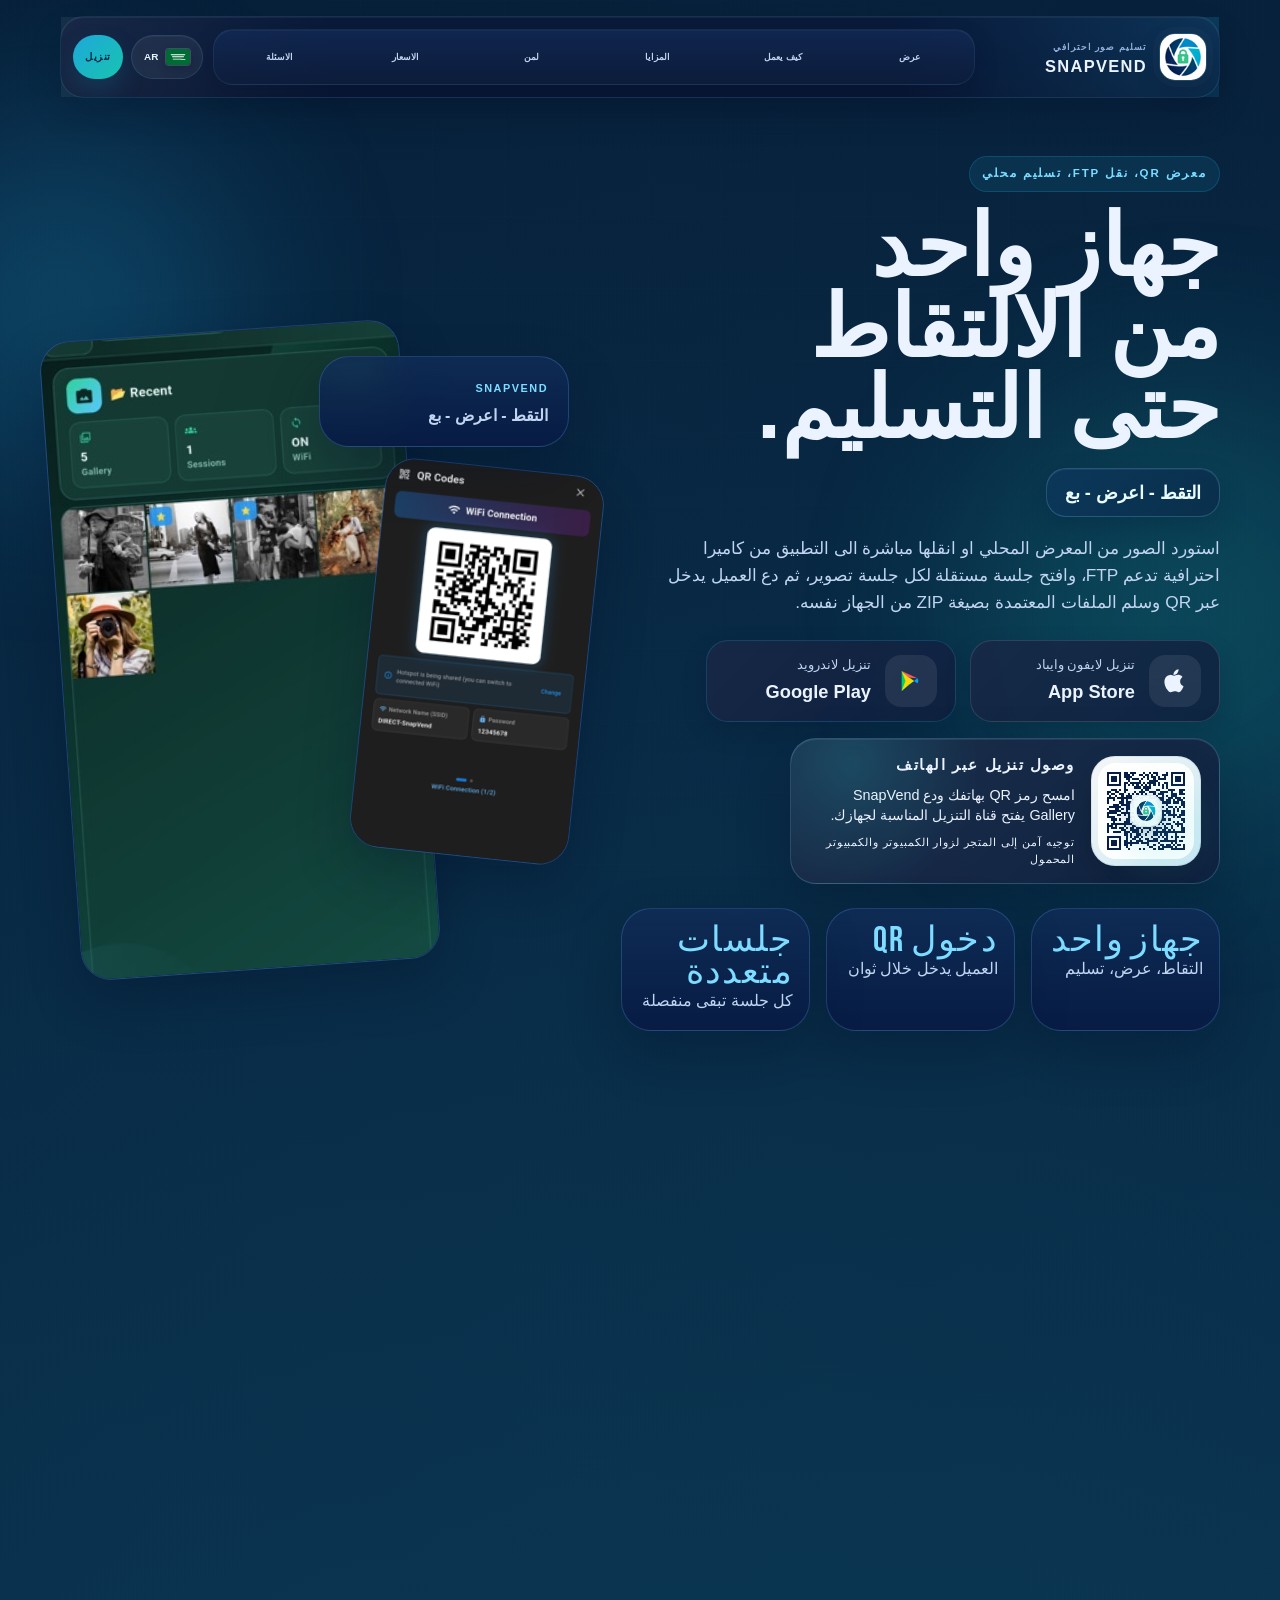
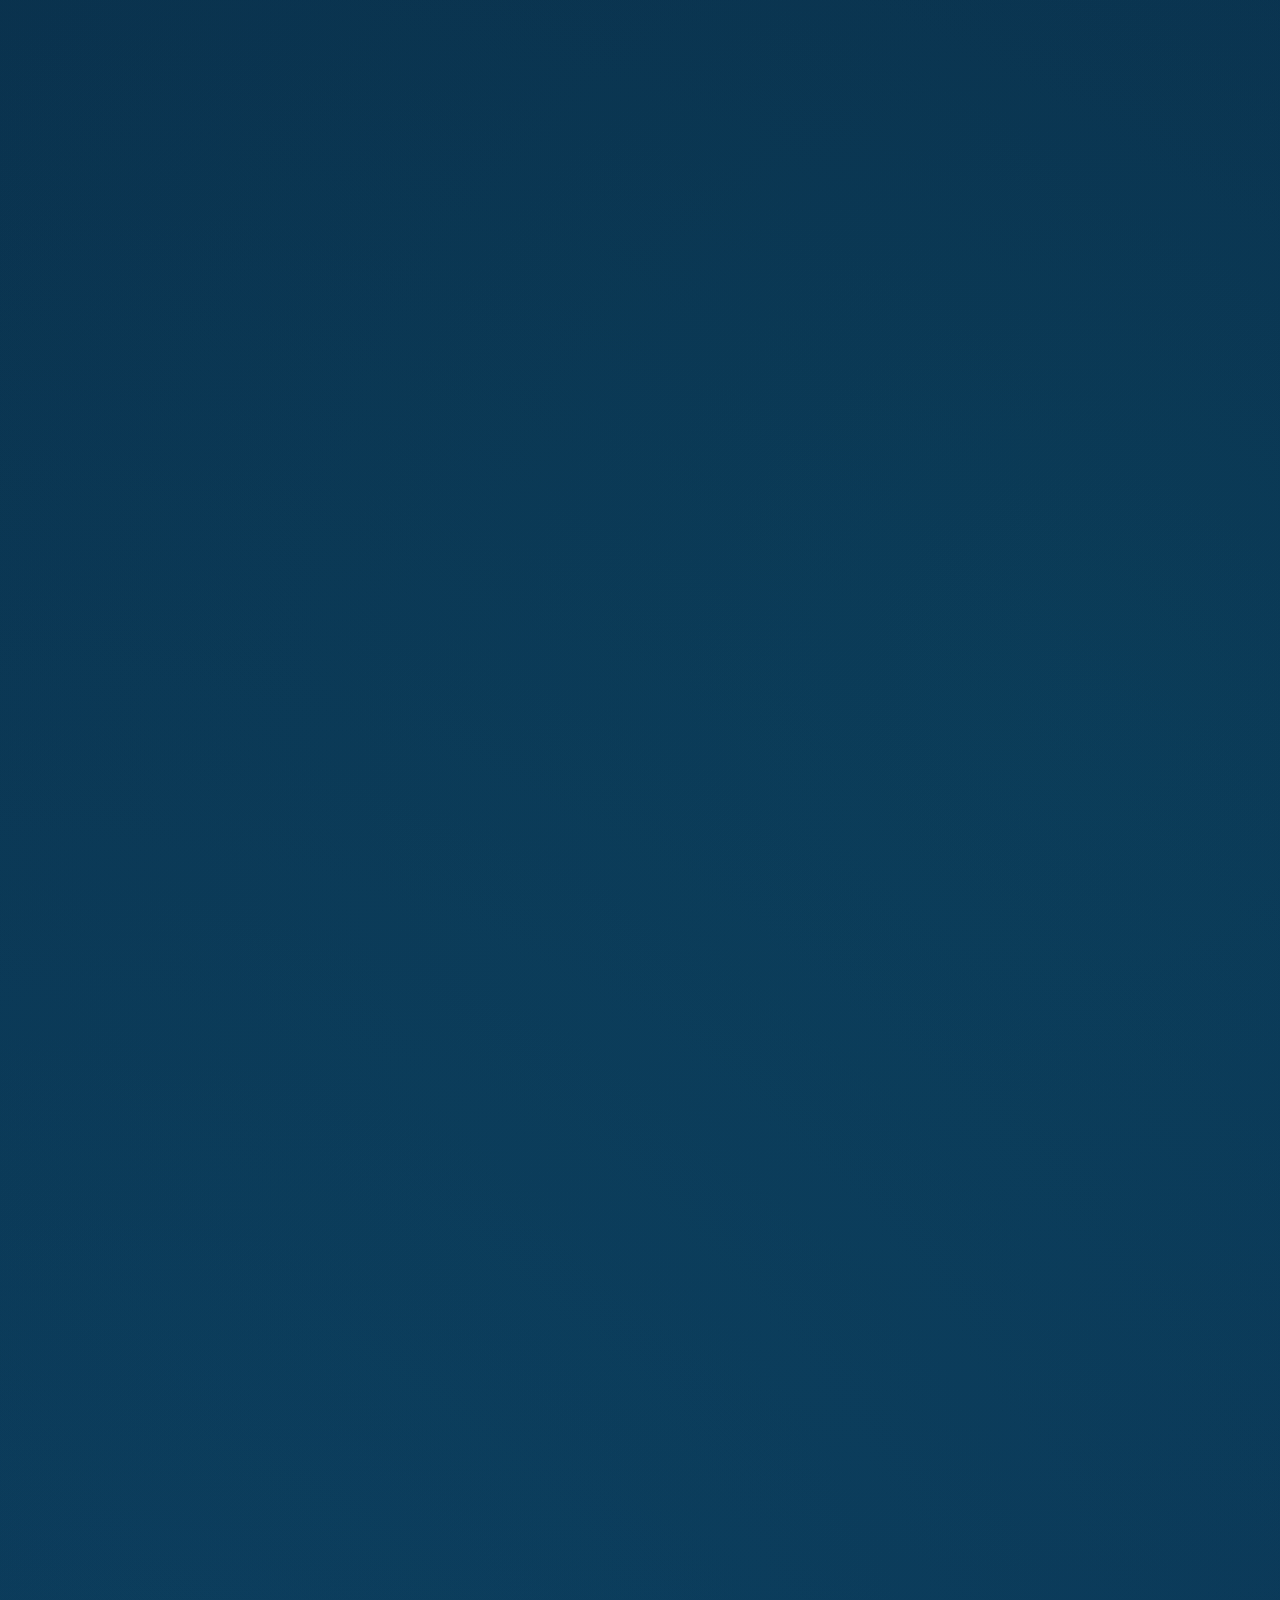
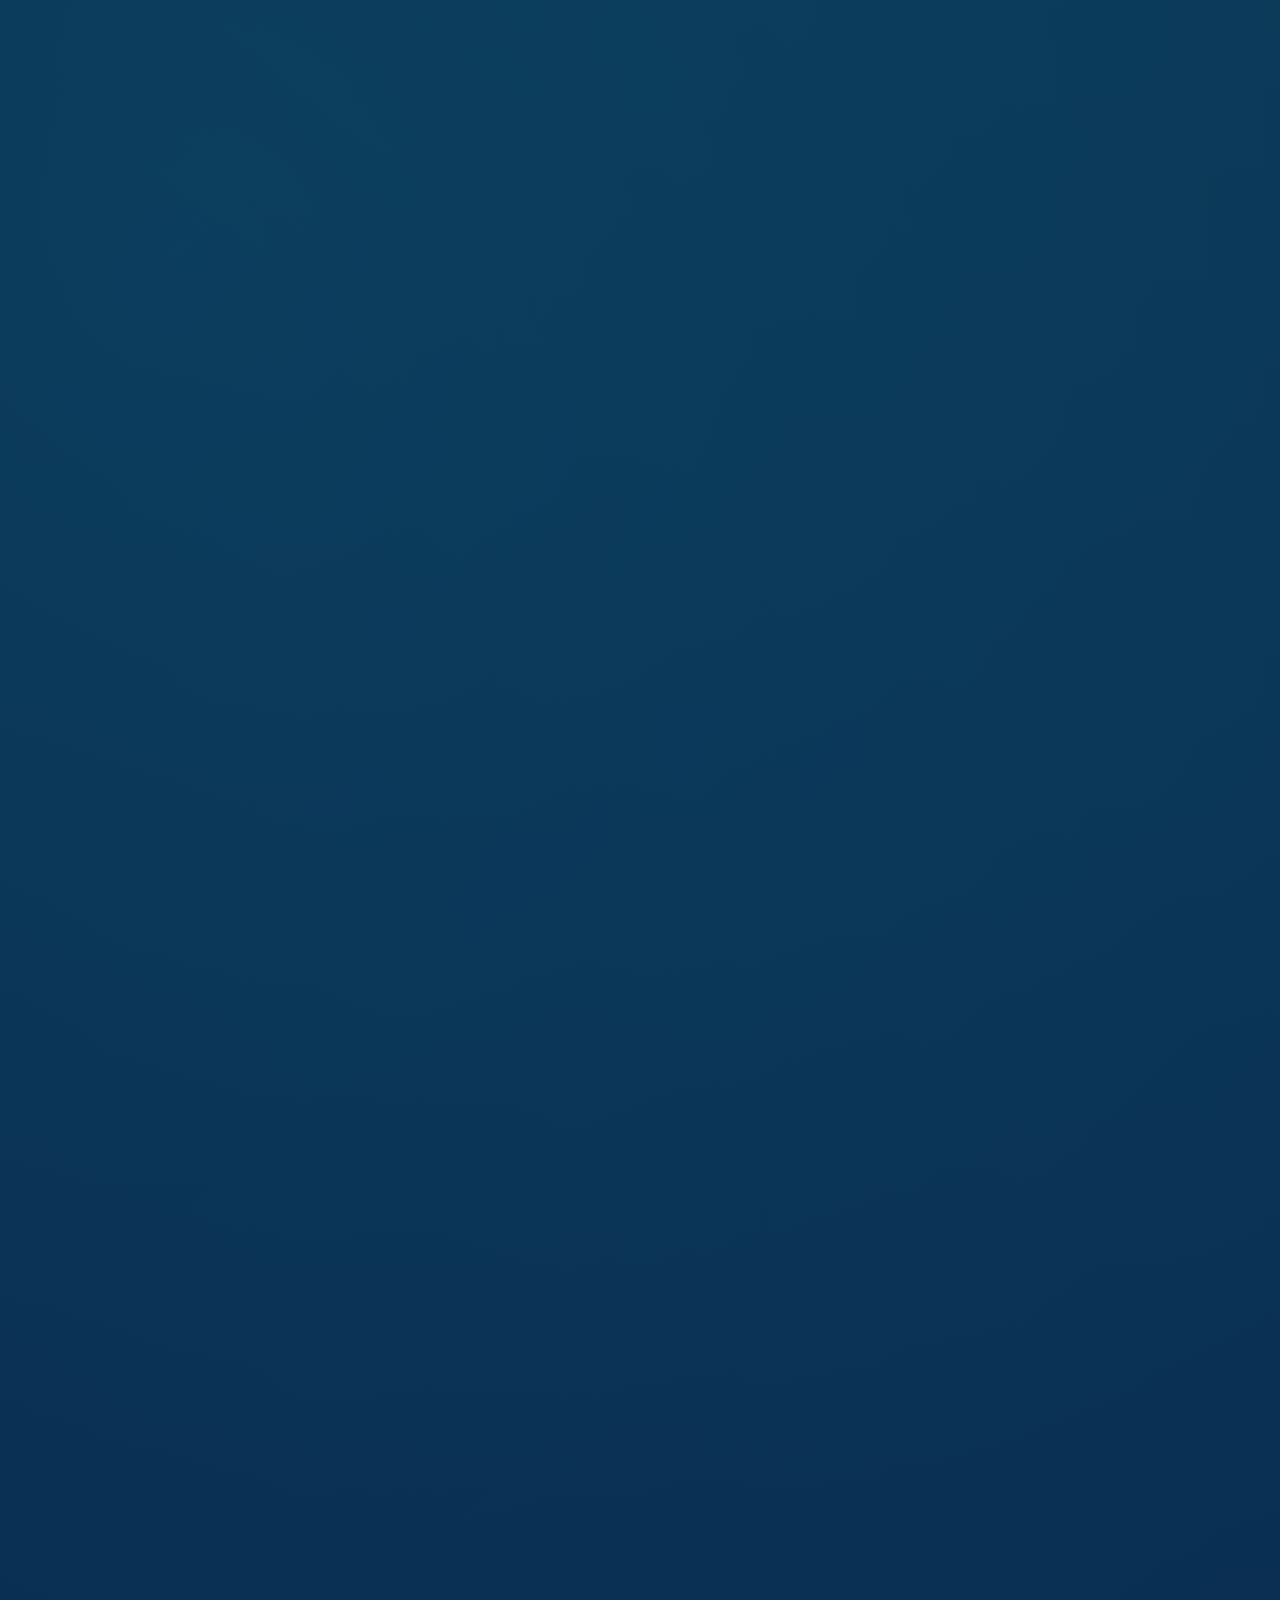
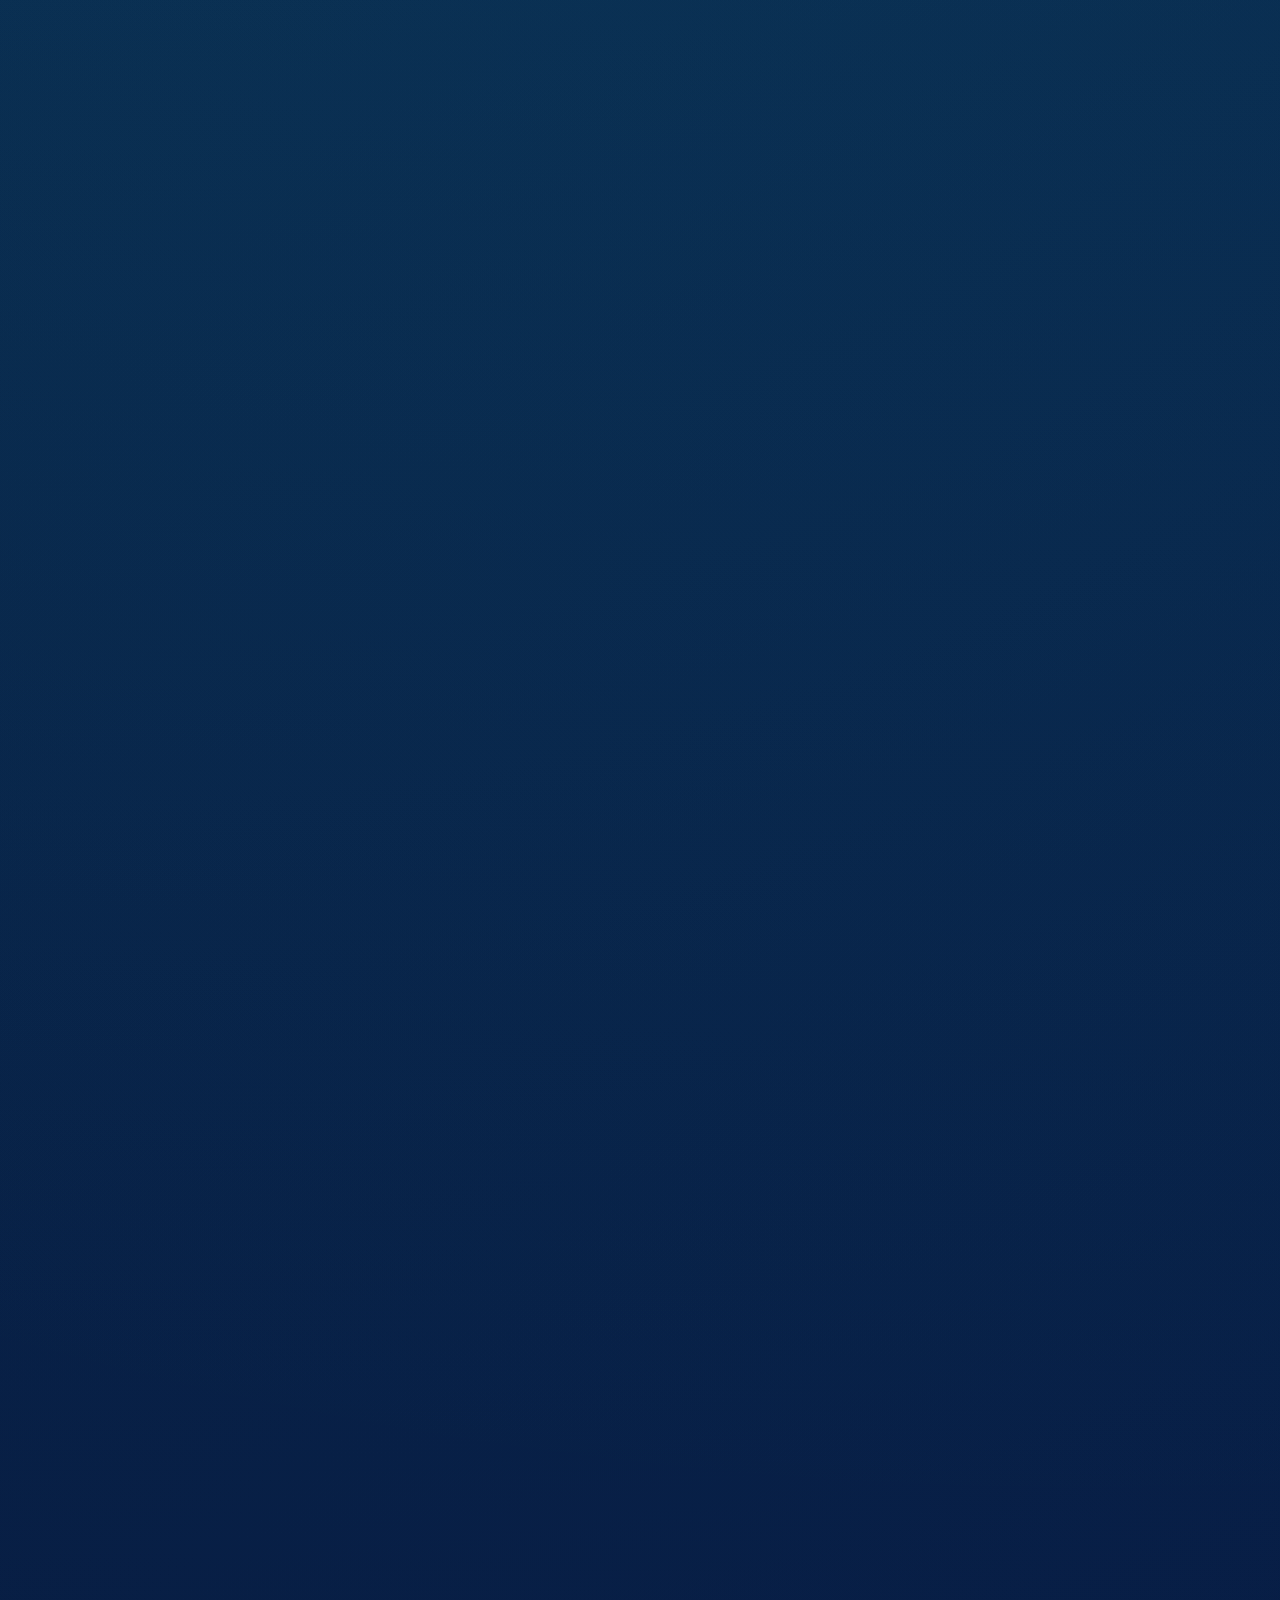
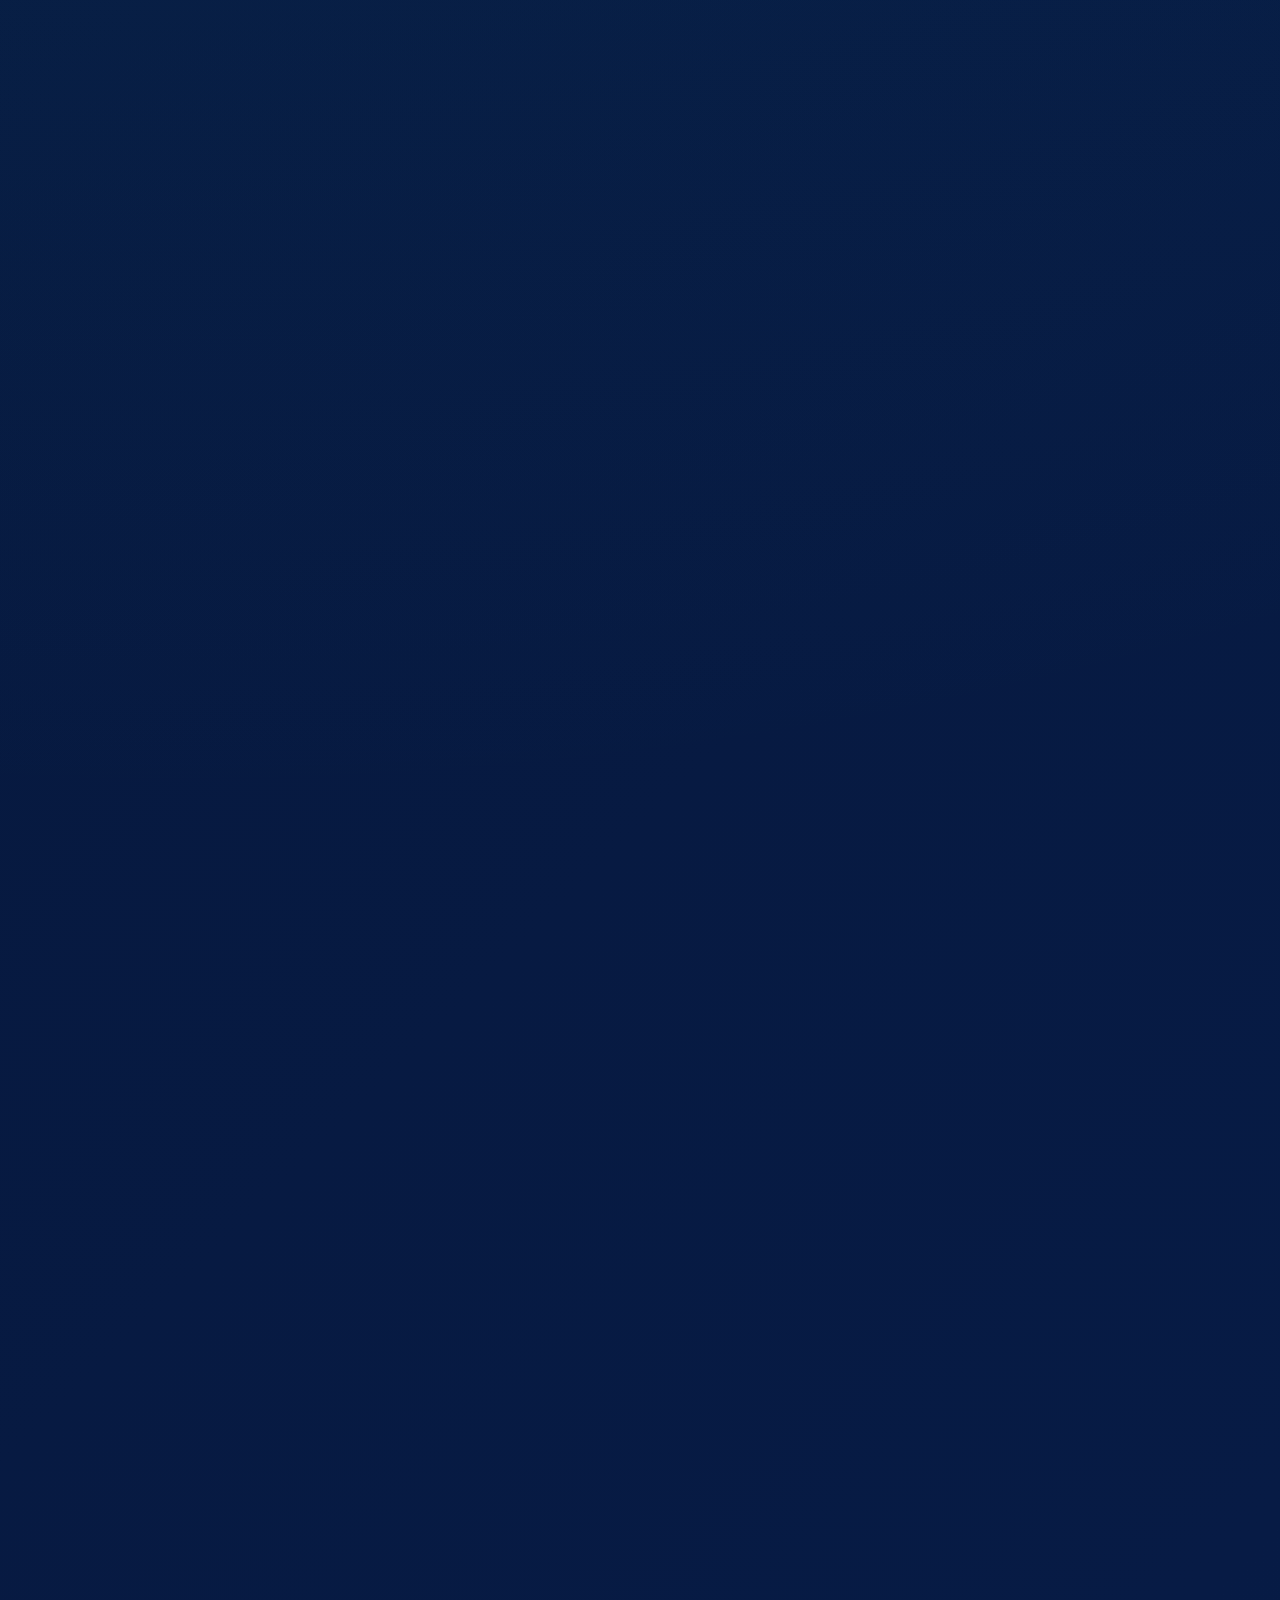
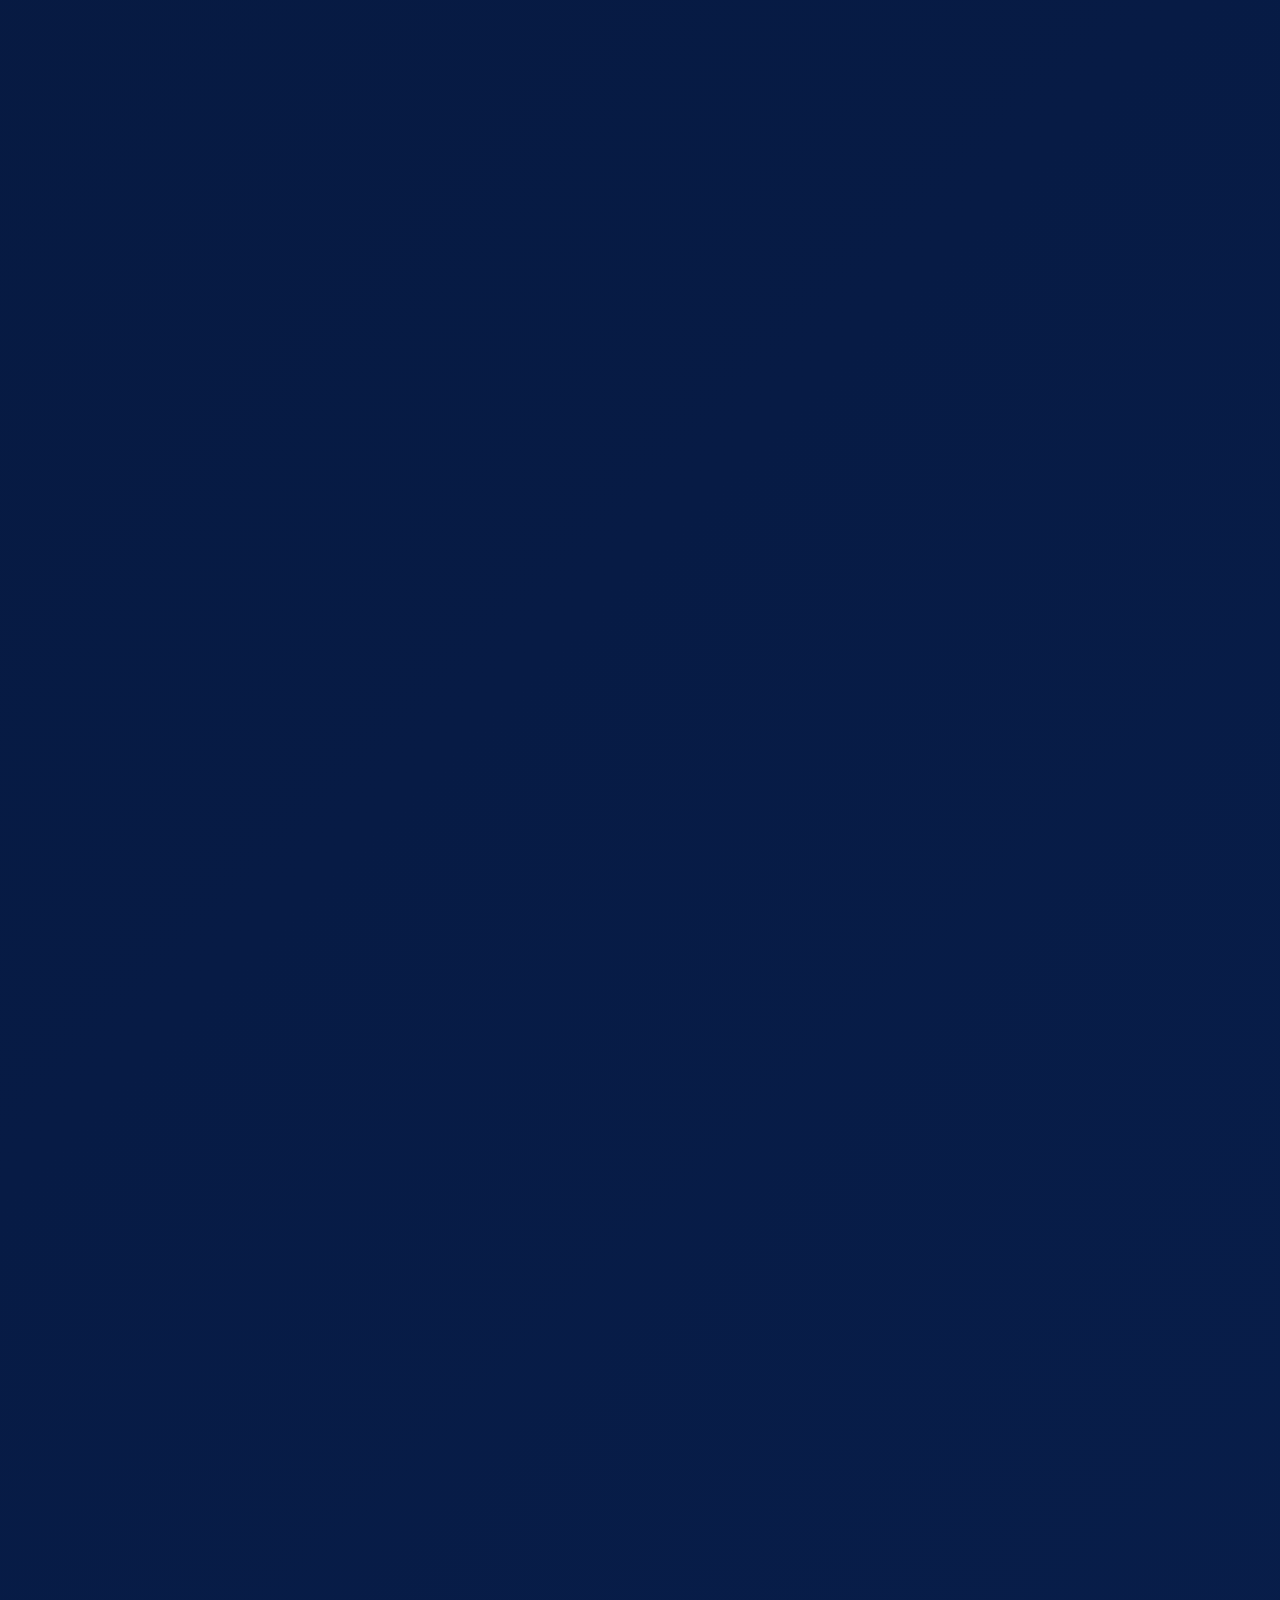
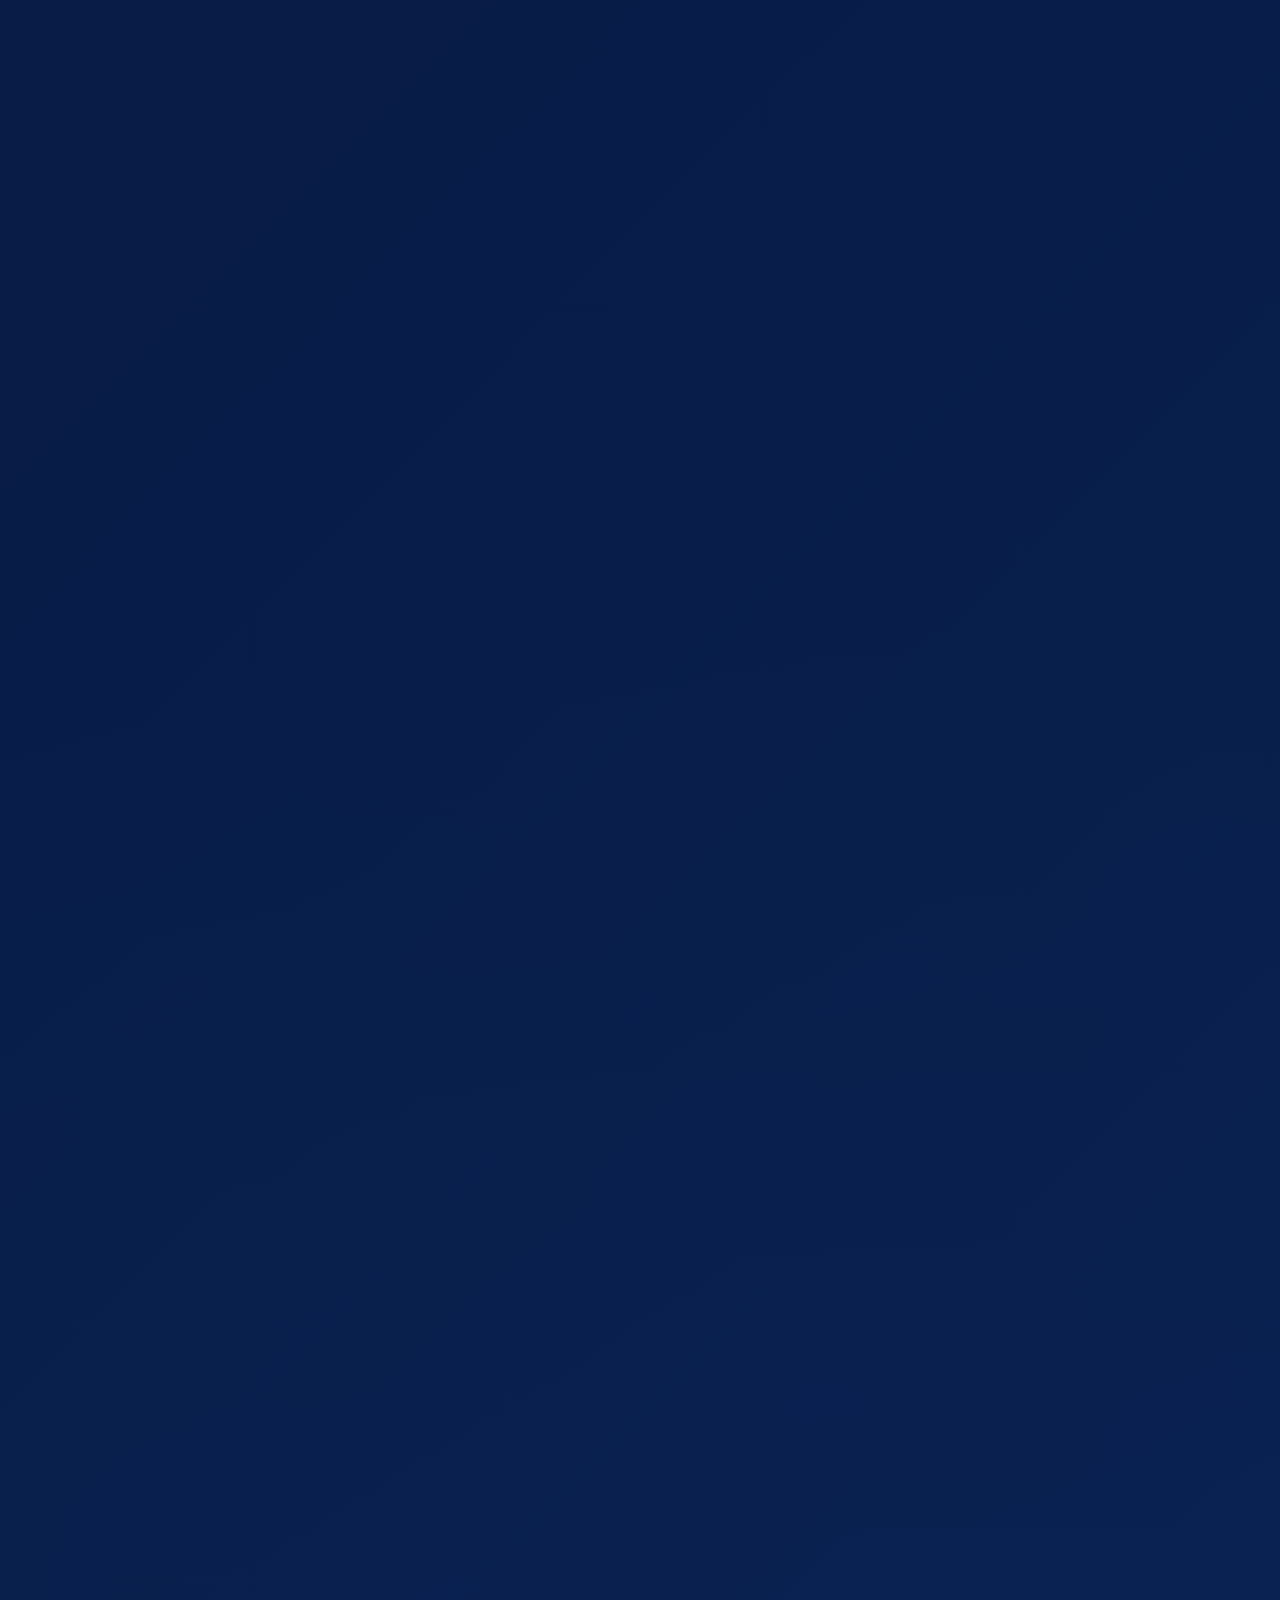
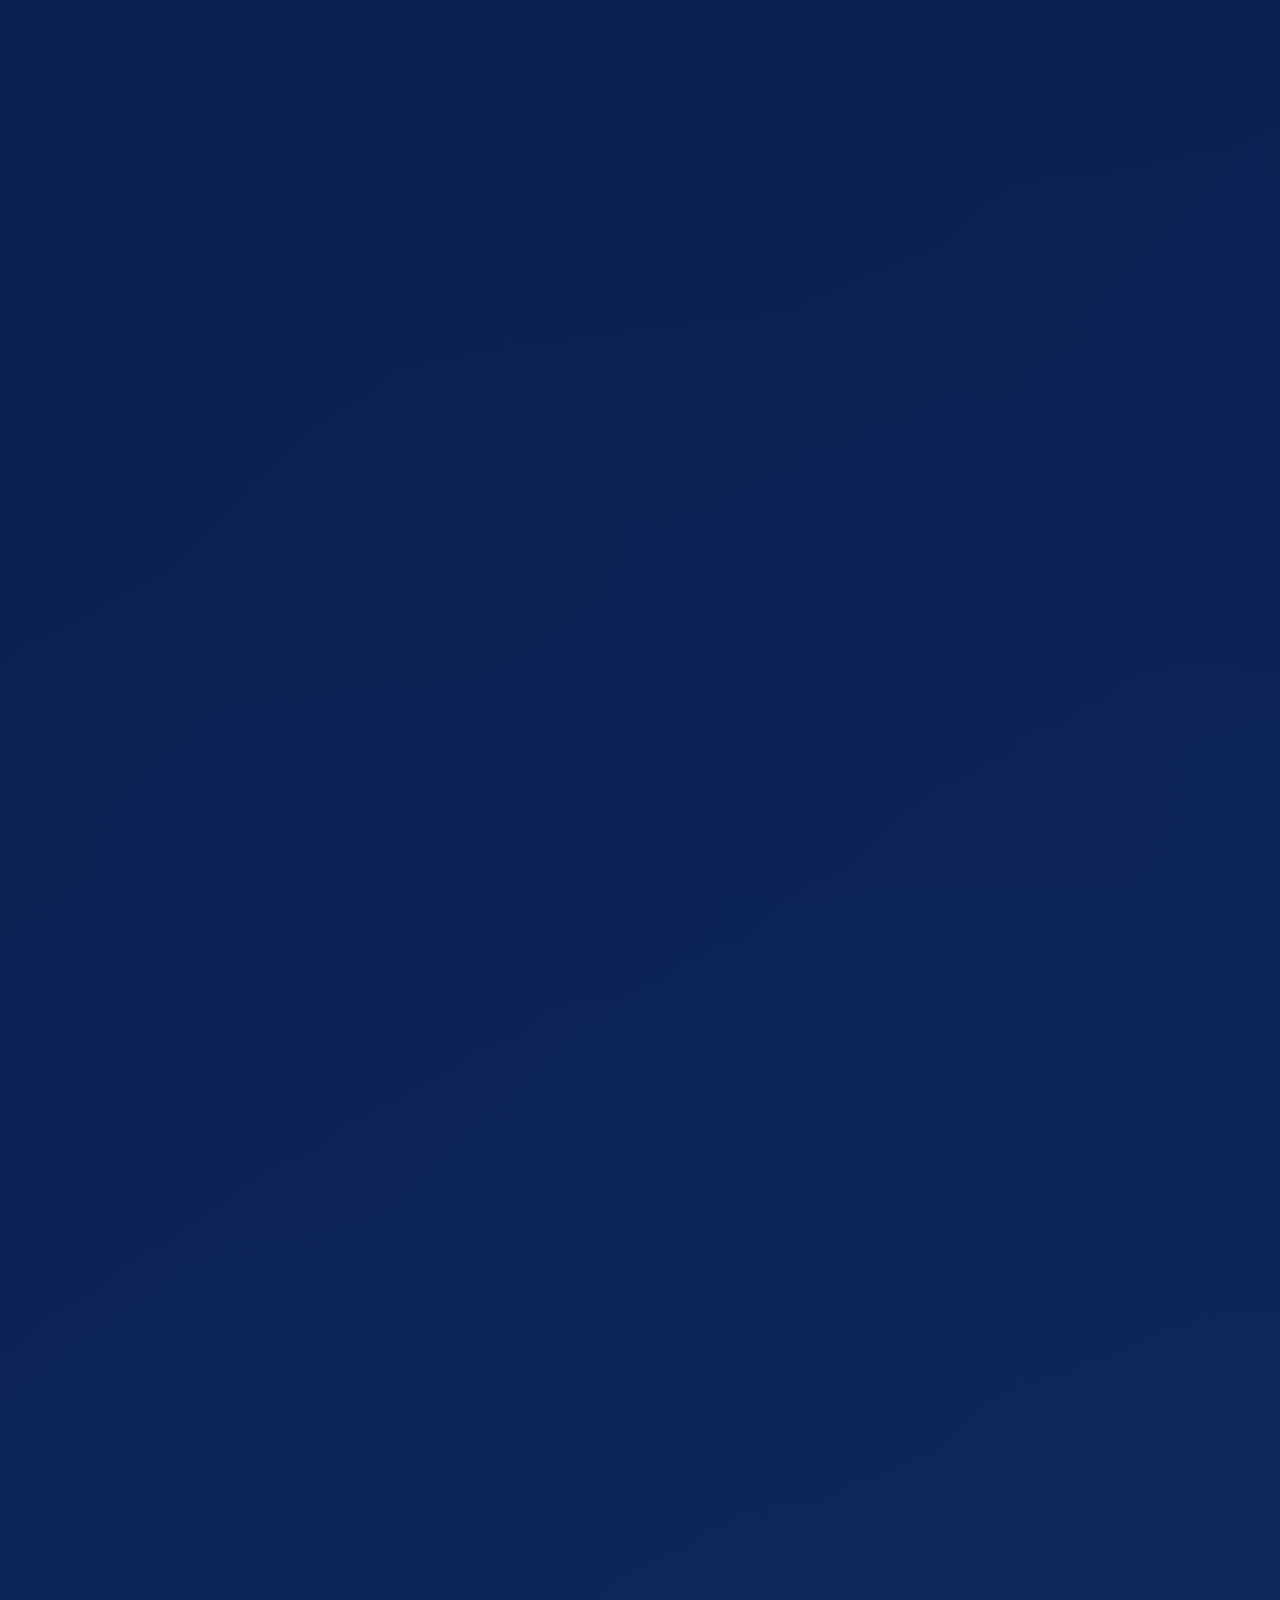
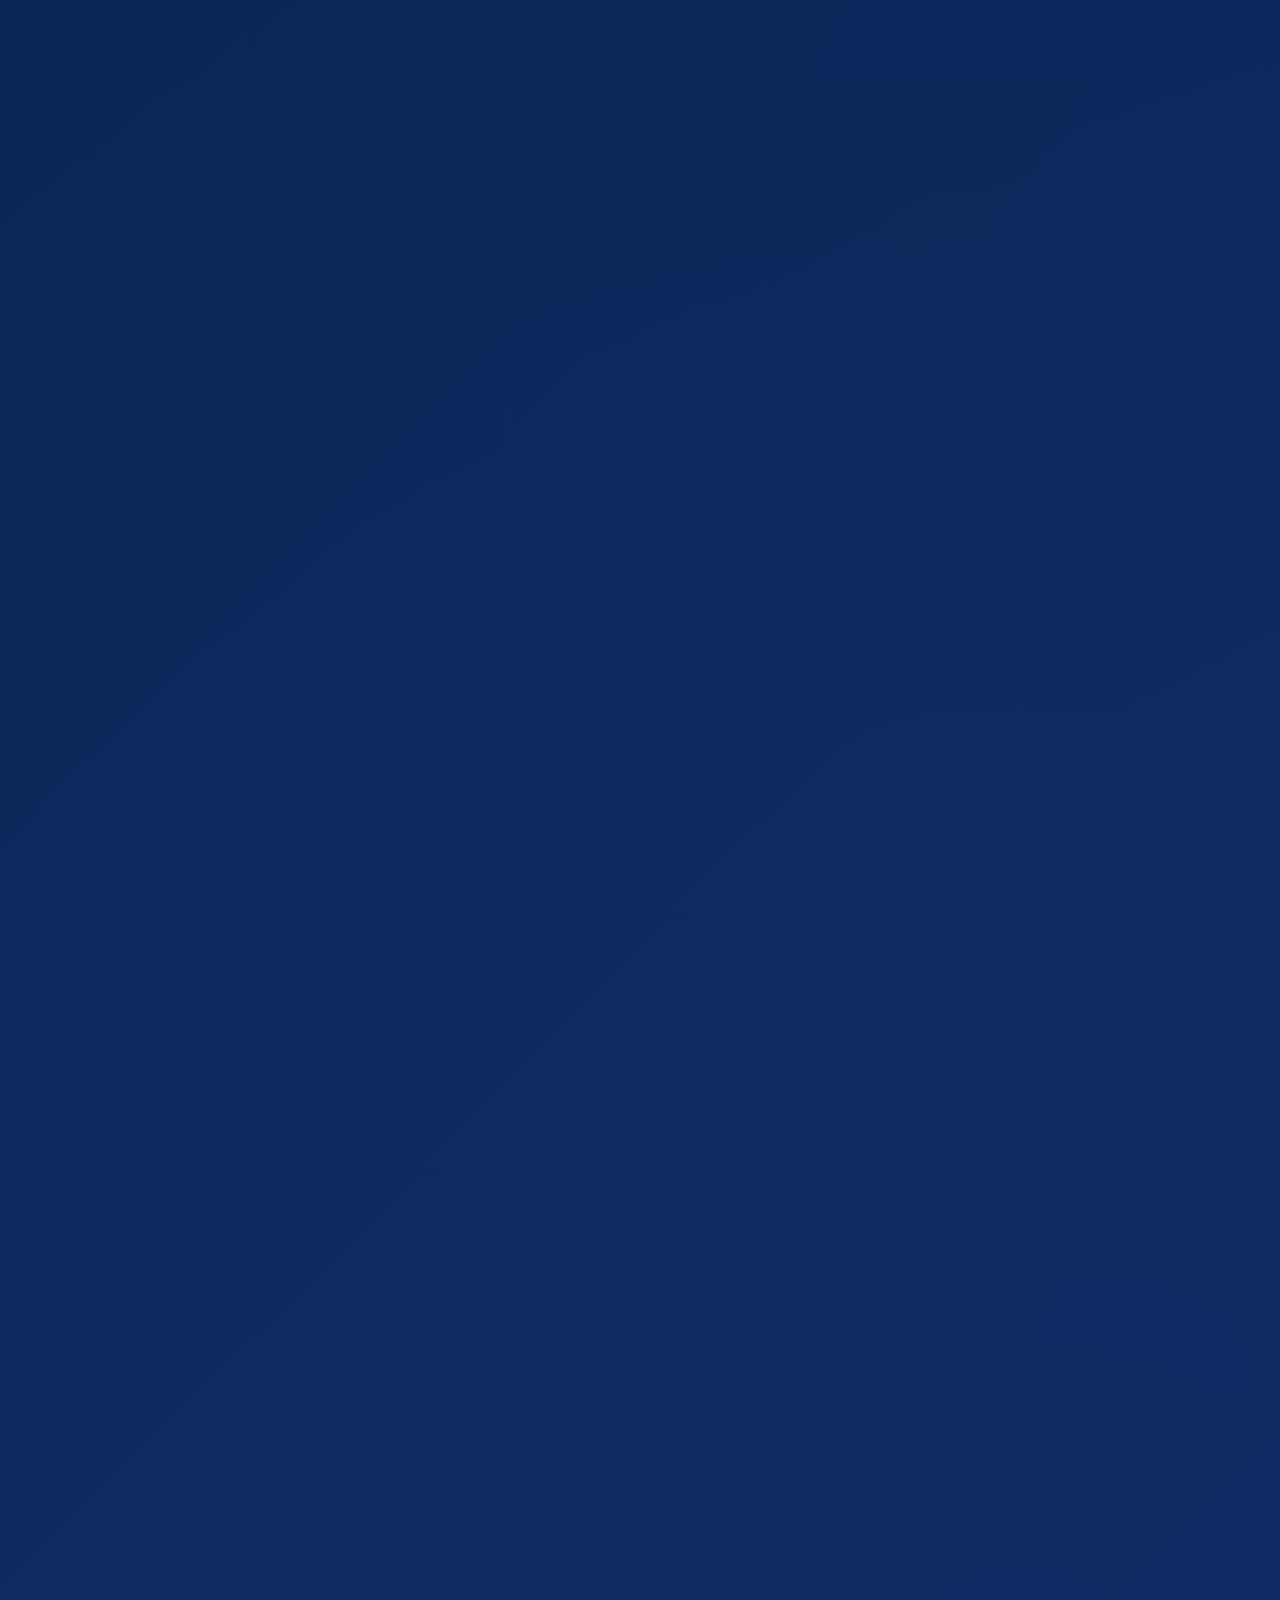
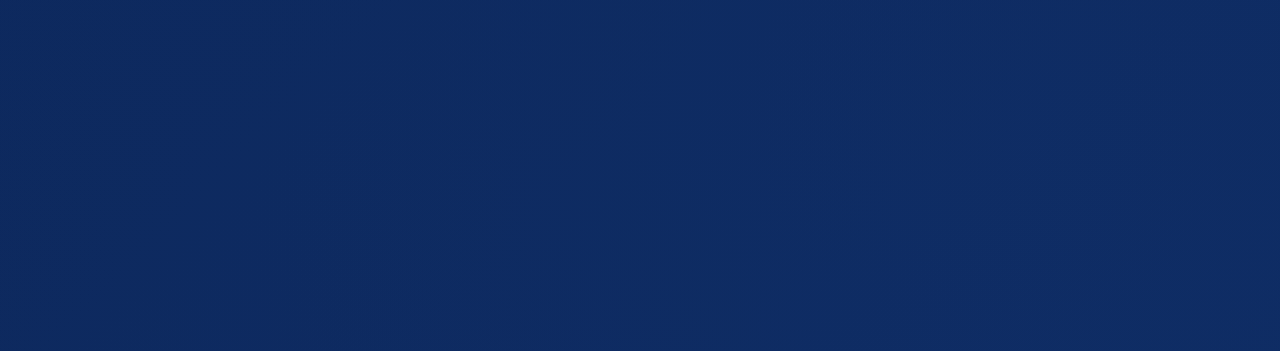
==== commit 27b18f57: "Expand pricing feature details" ====
--- a/ar/index.html
+++ b/ar/index.html
@@ -5,7 +5,7 @@
     <meta name="viewport" content="width=device-width, initial-scale=1">
     <title>SnapVend Gallery | معرض QR وتسليم محلي للمصورين</title>
     <meta name="description" content="يساعد SnapVend Gallery المصورين على ادارة معرض QR ونقل FTP من الكاميرا واختيار العميل وتسليم ZIP من هاتف او جهاز لوحي واحد.">
-    <meta name="keywords" content="SnapVend Gallery, SnapVend, snapvendgallery.com, تطبيق SnapVend Gallery, تطبيق معرض QR للمصورين, تطبيق تسليم الصور, التقط - اعرض - بع, معرض QR، نقل FTP، تسليم محلي, QR والجلسات والتسليم في تدفق واحد, تدفق ميداني اكثر تحكما من مشاركة معرض تقليدية, مصمم لفرق التصوير الاحترافية في الموقع, اعرض مسارات العمل الميدانية التي يتفوق فيها SnapVend, ارسل طلبك او استفسارك او رسالة الشراكة مباشرة الينا, تجربة عميل اوضح مع دعم متعدد اللغات, جهز اول تدفق تسليم خلال دقائق, تظهر الصور الجديدة على الشاشة الكبيرة وتبدأ عملية البيع عبر QR, طريقة عمل التدفق المباشر, استيراد من كاميرا احترافية, افتح جلسة مستقلة, افتح المعرض عبر QR, اعرض الدفع المحلي واكد PAC, سلم ZIP وتابع الجلسة, لا يطلب من العميل تثبيت تطبيق اضافي, تنظيم قائم على الجلسات, البيع والتسليم من نفس الجهاز, تحكم تشغيلي للتصوير الحي, قواعد ترخيص وجهاز واضحة, شاشة الفعاليات, طلبات الطباعة في الأعراس, جاهز للتلفاز والجهاز اللوحي والكمبيوتر, تلتقط الكاميرا الصور وترسلها إلى التطبيق عبر FTP., تزداد الصور تلقائيا داخل شاشة العرض المباشر., يمسح العميل رمز QR ويختار صورته., تختفي الصورة المشتراة أو المرسلة للطباعة من شاشة العرض., تصوير الاعراس والفعاليات, الاستوديو والبورتريه, المدارس والرياضة والشركات, تصوير الشارع والمناطق السياحية والبورتريه المتنقل, فرق التسليم المتنقلة, الموقع ونقطة الدخول الاولى, المعرض واختيار العميل, الاعتماد والتسليم, ثبت التطبيق, استورد الصور, اعرض عبر QR, اعتمد وسلم, حفلات الزفاف واختيار الضيوف, قائمة طباعة الاعراس, طاولة الاختيار في الاستوديو, المدارس والرياضة, بيع البورتريه في الشارع والمناطق السياحية, جناح الفعاليات, فرق طباعة وتسليم الاعراس, فرق التسليم السريع, استوديوهات تهتم بالعلامة, عمليات تعمل عبر الشبكة المحلية, فرق تدير جلسات متعددة, تسليم يومي غير محدود, عروض مباشرة وقائمة طباعة غير محدودة, تفعيل هاتف واحد + جهاز لوحي واحد, اسم تجاري وشعار واسم ملف ZIP مخصص, استعادة الشراء وادارة الاشتراك, كل حقوق Premium الشهري, تكلفة اجمالية افضل خلال 12 شهرا, نافذة offline لمدة 14 يوما للترخيص الموثق, استخدام مستدام لفرق الاعراس والعمل الميداني المكثف, تحكم كامل بالعلامة وتدفق التسليم, الوصول عبر QR والجلسات والدفع والتسليم تتحرك داخل تدفق واحد مترابط., مناسب لحفلات الزفاف والفعاليات والاستوديو وبيع البورتريه المتنقل., يعتمد على شبكة محلية سريعة ومضبوطة واقل اعتمادا على تغطية الانترنت., استفسار عام, طلب عرض, الاسعار, شراكة, طلب خاص">
+    <meta name="keywords" content="SnapVend Gallery, SnapVend, snapvendgallery.com, تطبيق SnapVend Gallery, تطبيق معرض QR للمصورين, تطبيق تسليم الصور, التقط - اعرض - بع, معرض QR، نقل FTP، تسليم محلي, QR والجلسات والتسليم في تدفق واحد, تدفق ميداني اكثر تحكما من مشاركة معرض تقليدية, مصمم لفرق التصوير الاحترافية في الموقع, اعرض مسارات العمل الميدانية التي يتفوق فيها SnapVend, ارسل طلبك او استفسارك او رسالة الشراكة مباشرة الينا, تجربة عميل اوضح مع دعم متعدد اللغات, جهز اول تدفق تسليم خلال دقائق, تظهر الصور الجديدة على الشاشة الكبيرة وتبدأ عملية البيع عبر QR, طريقة عمل التدفق المباشر, استيراد من كاميرا احترافية, افتح جلسة مستقلة, افتح المعرض عبر QR, اعرض الدفع المحلي واكد PAC, سلم ZIP وتابع الجلسة, لا يطلب من العميل تثبيت تطبيق اضافي, تنظيم قائم على الجلسات, البيع والتسليم من نفس الجهاز, تحكم تشغيلي للتصوير الحي, قواعد ترخيص وجهاز واضحة, شاشة الفعاليات, طلبات الطباعة في الأعراس, جاهز للتلفاز والجهاز اللوحي والكمبيوتر, تلتقط الكاميرا الصور وترسلها إلى التطبيق عبر FTP., تزداد الصور تلقائيا داخل شاشة العرض المباشر., يمسح العميل رمز QR ويختار صورته., تختفي الصورة المشتراة أو المرسلة للطباعة من شاشة العرض., تصوير الاعراس والفعاليات, الاستوديو والبورتريه, المدارس والرياضة والشركات, تصوير الشارع والمناطق السياحية والبورتريه المتنقل, فرق التسليم المتنقلة, الموقع ونقطة الدخول الاولى, المعرض واختيار العميل, الاعتماد والتسليم, ثبت التطبيق, استورد الصور, اعرض عبر QR, اعتمد وسلم, حفلات الزفاف واختيار الضيوف, قائمة طباعة الاعراس, طاولة الاختيار في الاستوديو, المدارس والرياضة, بيع البورتريه في الشارع والمناطق السياحية, جناح الفعاليات, فرق طباعة وتسليم الاعراس, فرق التسليم السريع, استوديوهات تهتم بالعلامة, عمليات تعمل عبر الشبكة المحلية, فرق تدير جلسات متعددة, تسليم يومي غير محدود, عروض مباشرة غير محدودة وشاشة بيع كبيرة, قائمة انتظار الطباعة / قائمة طلبات غير محدودة, تقارير مفصلة للمبيعات والتنزيلات والتحويل, اعتماد الدفع/PAC وتدفق تسليم ZIP, تفعيل هاتف واحد + جهاز لوحي واحد, اسم تجاري وشعار واسم ملف ZIP مخصص, استعادة الشراء وادارة الاشتراك, كل ميزات التشغيل في Premium الشهري, تكلفة اجمالية افضل خلال 12 شهرا, نافذة offline لمدة 14 يوما للترخيص الموثق, استخدام مستدام للاعراس والفعاليات وفرق الميدان المكثفة, عرض مباشر وقائمة طباعة وتقارير غير محدودة طوال العام, تحكم كامل بالعلامة وتدفق التسليم, الوصول عبر QR والجلسات والدفع والتسليم تتحرك داخل تدفق واحد مترابط., مناسب لحفلات الزفاف والفعاليات والاستوديو وبيع البورتريه المتنقل., يعتمد على شبكة محلية سريعة ومضبوطة واقل اعتمادا على تغطية الانترنت., استفسار عام, طلب عرض, الاسعار, شراكة, طلب خاص">
     <meta name="robots" content="index,follow,max-image-preview:large,max-snippet:-1,max-video-preview:-1">
     <meta name="theme-color" content="#071b45">
     <meta http-equiv="content-language" content="ar">
@@ -72,10 +72,10 @@
     <link rel="manifest" href="../manifest.webmanifest">
     <link rel="preload" href="../assets/fonts/BebasNeue-Regular.ttf" as="font" type="font/ttf" crossorigin>
     <link rel="preload" href="../assets/fonts/JosefinSans-Bold.ttf" as="font" type="font/ttf" crossorigin>
-    <link rel="stylesheet" href="../styles.css?v=20260509163739">
-    <script type="application/ld+json">{"@context":"https://schema.org","@graph":[{"@type":"Organization","@id":"https://snapvendgallery.com/#organization","name":"SnapVend Gallery","alternateName":["SnapVend","SnapVend QR Gallery","SnapVend Photo Delivery"],"description":"يساعد SnapVend Gallery المصورين على ادارة معرض QR ونقل FTP من الكاميرا واختيار العميل وتسليم ZIP من هاتف او جهاز لوحي واحد.","disambiguatingDescription":"SnapVend Gallery هو تطبيق معرض QR وتسليم صور محلي للمصورين منشور على snapvendgallery.com.","slogan":"التقط - اعرض - بع","url":"https://snapvendgallery.com/","logo":{"@type":"ImageObject","url":"https://snapvendgallery.com/assets/branding/snapvend_logo_square.png"},"image":"https://snapvendgallery.com/assets/branding/snapvend_logo_square.png","sameAs":["https://snapvendgallery.com/","https://play.google.com/store/apps/details?id=com.snapvend.gallery","https://apps.apple.com/us/app/snapvend-gallery/id6764613281"],"contactPoint":[{"@id":"https://snapvendgallery.com/#sales-contact"}]},{"@type":"ContactPoint","@id":"https://snapvendgallery.com/#sales-contact","contactType":"sales","email":"snapvendinfo@gmail.com","url":"mailto:snapvendinfo@gmail.com","availableLanguage":["التركية","الإنجليزية","الإسبانية","الفرنسية","الألمانية","الإيطالية","البرتغالية","الروسية","العربية","الهندية","اليابانية","الصينية"]},{"@type":"WebSite","@id":"https://snapvendgallery.com/#website","url":"https://snapvendgallery.com/","name":"SnapVend Gallery","alternateName":"SnapVend","inLanguage":"ar","publisher":{"@id":"https://snapvendgallery.com/#organization"}},{"@type":"WebPage","@id":"https://snapvendgallery.com/ar/#webpage","url":"https://snapvendgallery.com/ar/","name":"SnapVend Gallery | معرض QR وتسليم محلي للمصورين","description":"يساعد SnapVend Gallery المصورين على ادارة معرض QR ونقل FTP من الكاميرا واختيار العميل وتسليم ZIP من هاتف او جهاز لوحي واحد.","inLanguage":"ar","isPartOf":{"@id":"https://snapvendgallery.com/#website"},"about":{"@id":"https://snapvendgallery.com/ar/#app"},"mainEntity":{"@id":"https://snapvendgallery.com/ar/#app"},"primaryImageOfPage":{"@type":"ImageObject","url":"https://snapvendgallery.com/assets/branding/snapvend_logo_square.png"},"keywords":"SnapVend Gallery, SnapVend, snapvendgallery.com, تطبيق SnapVend Gallery, تطبيق معرض QR للمصورين, تطبيق تسليم الصور, التقط - اعرض - بع, معرض QR، نقل FTP، تسليم محلي, QR والجلسات والتسليم في تدفق واحد, تدفق ميداني اكثر تحكما من مشاركة معرض تقليدية, مصمم لفرق التصوير الاحترافية في الموقع, اعرض مسارات العمل الميدانية التي يتفوق فيها SnapVend, ارسل طلبك او استفسارك او رسالة الشراكة مباشرة الينا, تجربة عميل اوضح مع دعم متعدد اللغات, جهز اول تدفق تسليم خلال دقائق, تظهر الصور الجديدة على الشاشة الكبيرة وتبدأ عملية البيع عبر QR, طريقة عمل التدفق المباشر, استيراد من كاميرا احترافية, افتح جلسة مستقلة, افتح المعرض عبر QR, اعرض الدفع المحلي واكد PAC, سلم ZIP وتابع الجلسة, لا يطلب من العميل تثبيت تطبيق اضافي, تنظيم قائم على الجلسات, البيع والتسليم من نفس الجهاز, تحكم تشغيلي للتصوير الحي, قواعد ترخيص وجهاز واضحة, شاشة الفعاليات, طلبات الطباعة في الأعراس, جاهز للتلفاز والجهاز اللوحي والكمبيوتر, تلتقط الكاميرا الصور وترسلها إلى التطبيق عبر FTP., تزداد الصور تلقائيا داخل شاشة العرض المباشر., يمسح العميل رمز QR ويختار صورته., تختفي الصورة المشتراة أو المرسلة للطباعة من شاشة العرض., تصوير الاعراس والفعاليات, الاستوديو والبورتريه, المدارس والرياضة والشركات, تصوير الشارع والمناطق السياحية والبورتريه المتنقل, فرق التسليم المتنقلة, الموقع ونقطة الدخول الاولى, المعرض واختيار العميل, الاعتماد والتسليم, ثبت التطبيق, استورد الصور, اعرض عبر QR, اعتمد وسلم, حفلات الزفاف واختيار الضيوف, قائمة طباعة الاعراس, طاولة الاختيار في الاستوديو, المدارس والرياضة, بيع البورتريه في الشارع والمناطق السياحية, جناح الفعاليات, فرق طباعة وتسليم الاعراس, فرق التسليم السريع, استوديوهات تهتم بالعلامة, عمليات تعمل عبر الشبكة المحلية, فرق تدير جلسات متعددة, تسليم يومي غير محدود, عروض مباشرة وقائمة طباعة غير محدودة, تفعيل هاتف واحد + جهاز لوحي واحد, اسم تجاري وشعار واسم ملف ZIP مخصص, استعادة الشراء وادارة الاشتراك, كل حقوق Premium الشهري, تكلفة اجمالية افضل خلال 12 شهرا, نافذة offline لمدة 14 يوما للترخيص الموثق, استخدام مستدام لفرق الاعراس والعمل الميداني المكثف, تحكم كامل بالعلامة وتدفق التسليم, الوصول عبر QR والجلسات والدفع والتسليم تتحرك داخل تدفق واحد مترابط., مناسب لحفلات الزفاف والفعاليات والاستوديو وبيع البورتريه المتنقل., يعتمد على شبكة محلية سريعة ومضبوطة واقل اعتمادا على تغطية الانترنت., استفسار عام, طلب عرض, الاسعار, شراكة, طلب خاص","hasPart":[{"@id":"https://snapvendgallery.com/ar/#audience"},{"@id":"https://snapvendgallery.com/ar/#language-support-benefits"},{"@id":"https://snapvendgallery.com/ar/#why-snapvend"},{"@id":"https://snapvendgallery.com/ar/#live-presentation"},{"@id":"https://snapvendgallery.com/ar/#quick-start"},{"@id":"https://snapvendgallery.com/ar/#use-cases"},{"@id":"https://snapvendgallery.com/ar/#reference-profiles"},{"@id":"https://snapvendgallery.com/ar/#faq"},{"@id":"https://snapvendgallery.com/ar/#contact-page"},{"@id":"https://snapvendgallery.com/ar/#contact-topics"},{"@id":"https://snapvendgallery.com/ar/#why-snapvend-points"},{"@id":"https://snapvendgallery.com/ar/#supported-languages"}]},{"@type":"SoftwareApplication","@id":"https://snapvendgallery.com/ar/#app","name":"SnapVend Gallery","alternateName":["SnapVend","SnapVend QR Gallery","SnapVend Photographer Gallery"],"description":"يساعد SnapVend Gallery المصورين على ادارة معرض QR ونقل FTP من الكاميرا واختيار العميل وتسليم ZIP من هاتف او جهاز لوحي واحد.","disambiguatingDescription":"SnapVend Gallery هو تطبيق جوال للمصورين يجمع معرض QR ونقل FTP من الكاميرا وتسليم ZIP المحلي.","applicationCategory":"BusinessApplication","applicationSubCategory":"تدفق الصور وادارة الطباعة والتسليم","applicationSuite":"SnapVend Gallery","identifier":"com.snapvend.gallery","operatingSystem":"ANDROID, IOS","inLanguage":"ar","availableLanguage":["التركية","الإنجليزية","الإسبانية","الفرنسية","الألمانية","الإيطالية","البرتغالية","الروسية","العربية","الهندية","اليابانية","الصينية"],"url":"https://snapvendgallery.com/ar/","mainEntityOfPage":"https://snapvendgallery.com/ar/","image":"https://snapvendgallery.com/assets/branding/snapvend_logo_square.png","screenshot":["https://snapvendgallery.com/assets/marketing/google_play/web/01_gallery_dashboard_hero.jpg","https://snapvendgallery.com/assets/marketing/google_play/web/02_session_qr_access_hero.png","https://snapvendgallery.com/assets/marketing/google_play/web/05_ftp_server_settings_web.png","https://snapvendgallery.com/assets/marketing/google_play/web/01_gallery_dashboard_web.png","https://snapvendgallery.com/assets/marketing/google_play/web/03_browser_gallery_selection_web.png","https://snapvendgallery.com/assets/marketing/google_play/web/06_customer_gallery_selection_en_web.png","https://snapvendgallery.com/assets/marketing/google_play/web/04_payment_approval_flow_web.png","https://snapvendgallery.com/assets/marketing/google_play/web/07_reports_dashboard_web.png"],"keywords":"SnapVend Gallery, SnapVend, snapvendgallery.com, تطبيق SnapVend Gallery, تطبيق معرض QR للمصورين, تطبيق تسليم الصور, التقط - اعرض - بع, معرض QR، نقل FTP، تسليم محلي, QR والجلسات والتسليم في تدفق واحد, تدفق ميداني اكثر تحكما من مشاركة معرض تقليدية, مصمم لفرق التصوير الاحترافية في الموقع, اعرض مسارات العمل الميدانية التي يتفوق فيها SnapVend, ارسل طلبك او استفسارك او رسالة الشراكة مباشرة الينا, تجربة عميل اوضح مع دعم متعدد اللغات, جهز اول تدفق تسليم خلال دقائق, تظهر الصور الجديدة على الشاشة الكبيرة وتبدأ عملية البيع عبر QR, طريقة عمل التدفق المباشر, استيراد من كاميرا احترافية, افتح جلسة مستقلة, افتح المعرض عبر QR, اعرض الدفع المحلي واكد PAC, سلم ZIP وتابع الجلسة, لا يطلب من العميل تثبيت تطبيق اضافي, تنظيم قائم على الجلسات, البيع والتسليم من نفس الجهاز, تحكم تشغيلي للتصوير الحي, قواعد ترخيص وجهاز واضحة, شاشة الفعاليات, طلبات الطباعة في الأعراس, جاهز للتلفاز والجهاز اللوحي والكمبيوتر, تلتقط الكاميرا الصور وترسلها إلى التطبيق عبر FTP., تزداد الصور تلقائيا داخل شاشة العرض المباشر., يمسح العميل رمز QR ويختار صورته., تختفي الصورة المشتراة أو المرسلة للطباعة من شاشة العرض., تصوير الاعراس والفعاليات, الاستوديو والبورتريه, المدارس والرياضة والشركات, تصوير الشارع والمناطق السياحية والبورتريه المتنقل, فرق التسليم المتنقلة, الموقع ونقطة الدخول الاولى, المعرض واختيار العميل, الاعتماد والتسليم, ثبت التطبيق, استورد الصور, اعرض عبر QR, اعتمد وسلم, حفلات الزفاف واختيار الضيوف, قائمة طباعة الاعراس, طاولة الاختيار في الاستوديو, المدارس والرياضة, بيع البورتريه في الشارع والمناطق السياحية, جناح الفعاليات, فرق طباعة وتسليم الاعراس, فرق التسليم السريع, استوديوهات تهتم بالعلامة, عمليات تعمل عبر الشبكة المحلية, فرق تدير جلسات متعددة, تسليم يومي غير محدود, عروض مباشرة وقائمة طباعة غير محدودة, تفعيل هاتف واحد + جهاز لوحي واحد, اسم تجاري وشعار واسم ملف ZIP مخصص, استعادة الشراء وادارة الاشتراك, كل حقوق Premium الشهري, تكلفة اجمالية افضل خلال 12 شهرا, نافذة offline لمدة 14 يوما للترخيص الموثق, استخدام مستدام لفرق الاعراس والعمل الميداني المكثف, تحكم كامل بالعلامة وتدفق التسليم, الوصول عبر QR والجلسات والدفع والتسليم تتحرك داخل تدفق واحد مترابط., مناسب لحفلات الزفاف والفعاليات والاستوديو وبيع البورتريه المتنقل., يعتمد على شبكة محلية سريعة ومضبوطة واقل اعتمادا على تغطية الانترنت., استفسار عام, طلب عرض, الاسعار, شراكة, طلب خاص","brand":{"@type":"Brand","name":"SnapVend Gallery","alternateName":"SnapVend"},"publisher":{"@id":"https://snapvendgallery.com/#organization"},"isAccessibleForFree":true,"featureList":["استيراد من كاميرا احترافية","افتح جلسة مستقلة","افتح المعرض عبر QR","اعرض الدفع المحلي واكد PAC","سلم ZIP وتابع الجلسة","لا يطلب من العميل تثبيت تطبيق اضافي","تنظيم قائم على الجلسات","البيع والتسليم من نفس الجهاز","تحكم تشغيلي للتصوير الحي","قواعد ترخيص وجهاز واضحة","شاشة الفعاليات","طلبات الطباعة في الأعراس","جاهز للتلفاز والجهاز اللوحي والكمبيوتر","تلتقط الكاميرا الصور وترسلها إلى التطبيق عبر FTP.","تزداد الصور تلقائيا داخل شاشة العرض المباشر.","يمسح العميل رمز QR ويختار صورته.","تختفي الصورة المشتراة أو المرسلة للطباعة من شاشة العرض.","ثبت التطبيق","استورد الصور","اعرض عبر QR","اعتمد وسلم","تسليم يومي غير محدود","عروض مباشرة وقائمة طباعة غير محدودة","تفعيل هاتف واحد + جهاز لوحي واحد","اسم تجاري وشعار واسم ملف ZIP مخصص","استعادة الشراء وادارة الاشتراك","كل حقوق Premium الشهري","تكلفة اجمالية افضل خلال 12 شهرا","نافذة offline لمدة 14 يوما للترخيص الموثق","استخدام مستدام لفرق الاعراس والعمل الميداني المكثف","تحكم كامل بالعلامة وتدفق التسليم","الموقع ونقطة الدخول الاولى","المعرض واختيار العميل","الاعتماد والتسليم","حفلات الزفاف واختيار الضيوف","قائمة طباعة الاعراس"],"additionalProperty":[{"@type":"PropertyValue","name":"اللغات المدعومة","value":"التركية, الإنجليزية, الإسبانية, الفرنسية, الألمانية, الإيطالية, البرتغالية, الروسية, العربية, الهندية, اليابانية, الصينية"},{"@type":"PropertyValue","name":"تغطية تدفق العميل المترجم","value":"تجربة عميل اوضح مع دعم متعدد اللغات"},{"@type":"PropertyValue","name":"فرق SnapVend","value":"الوصول عبر QR والجلسات والدفع والتسليم تتحرك داخل تدفق واحد مترابط. | مناسب لحفلات الزفاف والفعاليات والاستوديو وبيع البورتريه المتنقل. | يعتمد على شبكة محلية سريعة ومضبوطة واقل اعتمادا على تغطية الانترنت."},{"@type":"PropertyValue","name":"طريقة عمل التدفق المباشر","value":"تلتقط الكاميرا الصور وترسلها إلى التطبيق عبر FTP. | تزداد الصور تلقائيا داخل شاشة العرض المباشر. | يمسح العميل رمز QR ويختار صورته. | تختفي الصورة المشتراة أو المرسلة للطباعة من شاشة العرض."},{"@type":"PropertyValue","name":"Premium (شهري)","value":"Free يتيح تجربة التدفق مع حدود يومية: 10 عمليات تسليم، 10 طلبات طباعة و10 عروض مباشرة. Premium يتفعل لهاتف واحد + جهاز لوحي واحد، يزيل هذه الحدود، يحافظ على وصول offline حتى 14 يوما للترخيص الموثق ويدعم استعادة الشراء وادارة الاشتراك."}],"audience":[{"@type":"Audience","audienceType":"تصوير الاعراس والفعاليات","description":"مسار قوي لفرق تصوير الاعراس التي تريد ادارة الاختيار السريع والتسليم الفوري وقائمة الطباعة داخل العملية نفسها."},{"@type":"Audience","audienceType":"الاستوديو والبورتريه","description":"استوديوهات تريد مراجعة الصور واختيارها وتسليمها مع العميل."},{"@type":"Audience","audienceType":"المدارس والرياضة والشركات","description":"فرق تدير جلسات كثيرة بدون خلط العملاء او التسليمات."},{"@type":"Audience","audienceType":"تصوير الشارع والمناطق السياحية والبورتريه المتنقل","description":"مناسب للمصورين الذين يريدون التصوير في الموقع وعرض الصور المختارة مباشرة وبيعها بشكل فردي او ضمن باقات."},{"@type":"Audience","audienceType":"فرق التسليم المتنقلة","description":"عمليات تعمل عبر الشبكة المحلية او نقطة الاتصال بدون اعتماد على الانترنت."}],"offers":[{"@type":"Offer","name":"Premium (شهري)","description":"تسليم يومي غير محدود | عروض مباشرة وقائمة طباعة غير محدودة | تفعيل هاتف واحد + جهاز لوحي واحد | اسم تجاري وشعار واسم ملف ZIP مخصص | استعادة الشراء وادارة الاشتراك","price":33.58,"priceCurrency":"SAR","availability":"https://schema.org/InStock","url":"https://snapvendgallery.com/ar/#pricing"},{"@type":"Offer","name":"Premium (سنوي)","description":"كل حقوق Premium الشهري | تكلفة اجمالية افضل خلال 12 شهرا | نافذة offline لمدة 14 يوما للترخيص الموثق | استخدام مستدام لفرق الاعراس والعمل الميداني المكثف | تحكم كامل بالعلامة وتدفق التسليم","price":335.78,"priceCurrency":"SAR","availability":"https://schema.org/InStock","url":"https://snapvendgallery.com/ar/#pricing"}],"downloadUrl":["https://play.google.com/store/apps/details?id=com.snapvend.gallery","https://apps.apple.com/us/app/snapvend-gallery/id6764613281"],"installUrl":["https://play.google.com/store/apps/details?id=com.snapvend.gallery","https://apps.apple.com/us/app/snapvend-gallery/id6764613281"],"dateModified":"2026-05-09"},{"@type":"ItemList","@id":"https://snapvendgallery.com/ar/#audience","url":"https://snapvendgallery.com/ar/#audience","name":"مصمم لفرق التصوير الاحترافية في الموقع","numberOfItems":5,"itemListElement":[{"@type":"ListItem","position":1,"item":{"@type":"Thing","name":"تصوير الاعراس والفعاليات","description":"مسار قوي لفرق تصوير الاعراس التي تريد ادارة الاختيار السريع والتسليم الفوري وقائمة الطباعة داخل العملية نفسها."}},{"@type":"ListItem","position":2,"item":{"@type":"Thing","name":"الاستوديو والبورتريه","description":"استوديوهات تريد مراجعة الصور واختيارها وتسليمها مع العميل."}},{"@type":"ListItem","position":3,"item":{"@type":"Thing","name":"المدارس والرياضة والشركات","description":"فرق تدير جلسات كثيرة بدون خلط العملاء او التسليمات."}},{"@type":"ListItem","position":4,"item":{"@type":"Thing","name":"تصوير الشارع والمناطق السياحية والبورتريه المتنقل","description":"مناسب للمصورين الذين يريدون التصوير في الموقع وعرض الصور المختارة مباشرة وبيعها بشكل فردي او ضمن باقات."}},{"@type":"ListItem","position":5,"item":{"@type":"Thing","name":"فرق التسليم المتنقلة","description":"عمليات تعمل عبر الشبكة المحلية او نقطة الاتصال بدون اعتماد على الانترنت."}}]},{"@type":"ItemList","@id":"https://snapvendgallery.com/ar/#language-support-benefits","url":"https://snapvendgallery.com/ar/#language-support-benefits","name":"تجربة عميل اوضح مع دعم متعدد اللغات","numberOfItems":3,"itemListElement":[{"@type":"ListItem","position":1,"item":{"@type":"Thing","name":"الموقع ونقطة الدخول الاولى","description":"عندما تكون اللغة مدعومة يصبح تتبع الموقع اسهل ويصل الزائر الى الصفحة الصحيحة بشكل اسرع."}},{"@type":"ListItem","position":2,"item":{"@type":"Thing","name":"المعرض واختيار العميل","description":"تصبح تجربة المعرض في المتصفح وخطوات الاختيار اوضح للعملاء القادمين من بلدان مختلفة."}},{"@type":"ListItem","position":3,"item":{"@type":"Thing","name":"الاعتماد والتسليم","description":"تصبح خطوات الدفع والاعتماد والتسليم اسهل شرحا عندما تكون الشاشات المدعومة متاحة باكثر من لغة."}}]},{"@type":"ItemList","@id":"https://snapvendgallery.com/ar/#why-snapvend","url":"https://snapvendgallery.com/ar/#why-snapvend","name":"تدفق ميداني اكثر تحكما من مشاركة معرض تقليدية","numberOfItems":5,"itemListElement":[{"@type":"ListItem","position":1,"item":{"@type":"Thing","name":"لا يطلب من العميل تثبيت تطبيق اضافي","description":"يدخل العميل الى معرض المتصفح عبر QR على نفس الشبكة، لذلك يبدأ التدفق بسرعة اكبر من دون تثبيت اخر."}},{"@type":"ListItem","position":2,"item":{"@type":"Thing","name":"تنظيم قائم على الجلسات","description":"يبقى كل عميل او جلسة او مجموعة منفصلة، لذلك لا تختلط الاختيارات والمدفوعات وعمليات التسليم."}},{"@type":"ListItem","position":3,"item":{"@type":"Thing","name":"البيع والتسليم من نفس الجهاز","description":"تكتمل وسائل الدفع المحلية وموافقة PAC وتسليم ZIP على نفس الجهاز."}},{"@type":"ListItem","position":4,"item":{"@type":"Thing","name":"تحكم تشغيلي للتصوير الحي","description":"استيراد FTP من الكاميرا وقائمة الطباعة والتقارير والعلامة التجارية تجعل العمل الميداني المكثف اكثر تنظيما."}},{"@type":"ListItem","position":5,"item":{"@type":"Thing","name":"قواعد ترخيص وجهاز واضحة","description":"حالة Free او Premium وحقوق الجهاز النشط ووقت اخر تحقق ومعلومات الوصول offline تظهر داخل التطبيق حتى يعرف الفريق الحقوق المتاحة في الميدان."}}]},{"@type":"ItemList","@id":"https://snapvendgallery.com/ar/#live-presentation","url":"https://snapvendgallery.com/ar/#live-presentation","name":"تظهر الصور الجديدة على الشاشة الكبيرة وتبدأ عملية البيع عبر QR","numberOfItems":3,"itemListElement":[{"@type":"ListItem","position":1,"item":{"@type":"Thing","name":"شاشة الفعاليات","description":"تظهر الصور على الشاشة الكبيرة. عندما يرى الشخص صورته، يمسح QR ويشتريها من شاشة الدفع."}},{"@type":"ListItem","position":2,"item":{"@type":"Thing","name":"طلبات الطباعة في الأعراس","description":"يرسل الضيوف أو العروسان الصور المختارة إلى قائمة الطباعة، ويتابع الفريق ما يجب طباعته بوضوح."}},{"@type":"ListItem","position":3,"item":{"@type":"Thing","name":"جاهز للتلفاز والجهاز اللوحي والكمبيوتر","description":"تم تصميم العرض المباشر للعمل بمنطق المتصفح، لذلك يمكن استخدامه على شاشات الميدان أو الأجهزة اللوحية أو الشاشات الكبيرة."}}]},{"@type":"ItemList","@id":"https://snapvendgallery.com/ar/#quick-start","url":"https://snapvendgallery.com/ar/#quick-start","name":"جهز اول تدفق تسليم خلال دقائق","numberOfItems":4,"itemListElement":[{"@type":"ListItem","position":1,"item":{"@type":"Thing","name":"ثبت التطبيق","description":"افتح SnapVend على الهاتف او الجهاز اللوحي وراجع بيانات النشاط وحالة الترخيص."}},{"@type":"ListItem","position":2,"item":{"@type":"Thing","name":"استورد الصور","description":"اختر من المعرض المحلي او انقل مباشرة من كاميرا احترافية تدعم FTP."}},{"@type":"ListItem","position":3,"item":{"@type":"Thing","name":"اعرض عبر QR","description":"افتح جلسة منفصلة لكل تصوير، وادخل العميل الى معرض QR واجمع الاختيارات."}},{"@type":"ListItem","position":4,"item":{"@type":"Thing","name":"اعتمد وسلم","description":"بعد فحص الدفع/PAC سلم الملفات المعتمدة بصيغة ZIP من الجهاز نفسه."}}]},{"@type":"ItemList","@id":"https://snapvendgallery.com/ar/#use-cases","url":"https://snapvendgallery.com/ar/#use-cases","name":"سيناريوهات الاستخدام","numberOfItems":6,"itemListElement":[{"@type":"ListItem","position":1,"item":{"@type":"Thing","name":"حفلات الزفاف واختيار الضيوف","description":"افتح معرض QR اثناء التصوير او بعده مباشرة، اجمع الاختيارات واكمل التسليم من نفس الجهاز."}},{"@type":"ListItem","position":2,"item":{"@type":"Thing","name":"قائمة طباعة الاعراس","description":"اجمع اختيارات العروسين والعائلة والضيوف ثم احتفظ بالصور الجاهزة في قائمة طباعة منفصلة بدون قطع مسار التسليم الرقمي."}},{"@type":"ListItem","position":3,"item":{"@type":"Thing","name":"طاولة الاختيار في الاستوديو","description":"راجع الصور مع العميل وجها لوجه، استبعد اللقطات وانتقل الى الاعتماد من شاشة واحدة."}},{"@type":"ListItem","position":4,"item":{"@type":"Thing","name":"المدارس والرياضة","description":"افصل الصفوف والفرق والمجموعات حتى مع عدد كبير من الجلسات وعمليات التسليم."}},{"@type":"ListItem","position":5,"item":{"@type":"Thing","name":"بيع البورتريه في الشارع والمناطق السياحية","description":"التقط الصور في الموقع واعرض اللقطات المختارة مباشرة وادِر بيع الصور بشكل فردي او ضمن باقات من نفس الجهاز."}},{"@type":"ListItem","position":6,"item":{"@type":"Thing","name":"جناح الفعاليات","description":"ادمج التصوير السريع ودخول QR وتسليم ZIP في تجربة ميدانية اكثر احترافية."}}]},{"@type":"ItemList","@id":"https://snapvendgallery.com/ar/#reference-profiles","url":"https://snapvendgallery.com/ar/#reference-profiles","name":"ملفات الفرق","numberOfItems":5,"itemListElement":[{"@type":"ListItem","position":1,"item":{"@type":"Thing","name":"فرق طباعة وتسليم الاعراس","description":"مصمم لمصوري الاعراس الذين يريدون ادارة التسليم الرقمي وتجهيز الطباعة ضمن العملية نفسها."}},{"@type":"ListItem","position":2,"item":{"@type":"Thing","name":"فرق التسليم السريع","description":"مناسب للفرق التي تريد التصوير والمراجعة والتسليم في اليوم نفسه."}},{"@type":"ListItem","position":3,"item":{"@type":"Thing","name":"استوديوهات تهتم بالعلامة","description":"ملائم للاستوديوهات التي تريد شعارها واسمها وتجربة عميل اكثر تنظيما."}},{"@type":"ListItem","position":4,"item":{"@type":"Thing","name":"عمليات تعمل عبر الشبكة المحلية","description":"مصمم للفرق التي تعتمد على نقطة الاتصال او الشبكة المحلية بدون الاعتماد على الانترنت."}},{"@type":"ListItem","position":5,"item":{"@type":"Thing","name":"فرق تدير جلسات متعددة","description":"يساعد على ادارة عدة عملاء او مجموعات بدون خلط عمليات التسليم."}}]},{"@type":"DefinedTermSet","@id":"https://snapvendgallery.com/ar/#contact-topics","url":"https://snapvendgallery.com/ar/#contact-topics","name":"الموضوع","hasDefinedTerm":[{"@type":"DefinedTerm","name":"استفسار عام"},{"@type":"DefinedTerm","name":"طلب عرض"},{"@type":"DefinedTerm","name":"الاسعار"},{"@type":"DefinedTerm","name":"شراكة"},{"@type":"DefinedTerm","name":"طلب خاص"}]},{"@type":"DefinedTermSet","@id":"https://snapvendgallery.com/ar/#why-snapvend-points","url":"https://snapvendgallery.com/ar/#why-snapvend-points","name":"يبسط يوم المصور","hasDefinedTerm":[{"@type":"DefinedTerm","name":"الوصول عبر QR والجلسات والدفع والتسليم تتحرك داخل تدفق واحد مترابط."},{"@type":"DefinedTerm","name":"مناسب لحفلات الزفاف والفعاليات والاستوديو وبيع البورتريه المتنقل."},{"@type":"DefinedTerm","name":"يعتمد على شبكة محلية سريعة ومضبوطة واقل اعتمادا على تغطية الانترنت."}]},{"@type":"DefinedTermSet","@id":"https://snapvendgallery.com/ar/#supported-languages","url":"https://snapvendgallery.com/ar/#supported-languages","name":"اللغات المدعومة","hasDefinedTerm":[{"@type":"DefinedTerm","name":"التركية"},{"@type":"DefinedTerm","name":"الإنجليزية"},{"@type":"DefinedTerm","name":"الإسبانية"},{"@type":"DefinedTerm","name":"الفرنسية"},{"@type":"DefinedTerm","name":"الألمانية"},{"@type":"DefinedTerm","name":"الإيطالية"},{"@type":"DefinedTerm","name":"البرتغالية"},{"@type":"DefinedTerm","name":"الروسية"},{"@type":"DefinedTerm","name":"العربية"},{"@type":"DefinedTerm","name":"الهندية"},{"@type":"DefinedTerm","name":"اليابانية"},{"@type":"DefinedTerm","name":"الصينية"}]},{"@type":"ContactPage","@id":"https://snapvendgallery.com/ar/#contact-page","url":"https://snapvendgallery.com/ar/#contact","name":"ارسل طلبك او استفسارك او رسالة الشراكة مباشرة الينا","description":"استخدم النموذج لطلب عرض تجريبي او سؤال عن الاسعار او شراكة او احتياج خاص.","inLanguage":"ar","isPartOf":{"@id":"https://snapvendgallery.com/#website"},"about":[{"@id":"https://snapvendgallery.com/ar/#app"},{"@id":"https://snapvendgallery.com/ar/#contact-topics"}],"mainEntity":{"@id":"https://snapvendgallery.com/#sales-contact"},"potentialAction":{"@type":"CommunicateAction","name":"ارسال","target":"mailto:snapvendinfo@gmail.com","recipient":{"@id":"https://snapvendgallery.com/#organization"}}},{"@type":"FAQPage","@id":"https://snapvendgallery.com/ar/#faq","mainEntity":[{"@type":"Question","name":"ما هو SnapVend Gallery؟","acceptedAnswer":{"@type":"Answer","text":"SnapVend Gallery هو تطبيق جوال للمصورين يجمع معرض QR ونقل FTP من الكاميرا واختيار العميل واعتماد الدفع المحلي وتسليم ZIP على جهاز واحد."}},{"@type":"Question","name":"هل يعمل SnapVend بدون انترنت؟","acceptedAnswer":{"@type":"Answer","text":"نعم. يمكن تشغيل التدفق الرئيسي عبر شبكة محلية او نقطة اتصال بدون اعتماد على السحابة."}},{"@type":"Question","name":"هل يمكن النقل مباشرة من كاميرا احترافية؟","acceptedAnswer":{"@type":"Answer","text":"نعم. يمكن نقل الصور مباشرة الى SnapVend من كاميرا احترافية تدعم FTP عبر الشبكة نفسها او نقطة الاتصال."}},{"@type":"Question","name":"كيف يشاهد العميل الصور؟","acceptedAnswer":{"@type":"Answer","text":"يمسح العميل QR على نفس الشبكة ويدخل الى معرض الجلسة الخاص به من المتصفح ويختار الصور هناك."}},{"@type":"Question","name":"ما فائدة بنية الجلسات؟","acceptedAnswer":{"@type":"Answer","text":"يمكن حفظ كل عميل او جلسة تصوير او فعالية داخل جلسة مستقلة حتى لا تختلط الملفات والاختيارات والدفع والتسليم."}},{"@type":"Question","name":"هل يمكنني استخدام اسمي التجاري وشعاري؟","acceptedAnswer":{"@type":"Answer","text":"نعم. خطط Premium تفتح اسم النشاط والشعار والتسليم بعلامتك الخاصة."}},{"@type":"Question","name":"هل يمكنني عرض طرق دفع حسب البلد للعميل؟","acceptedAnswer":{"@type":"Answer","text":"نعم. عند اختيار بلد النشاط تظهر الطرق المحلية المكتملة في نافذة الدفع. توجد مجموعات جاهزة لتركيا واسبانيا والهند والصين واليابان."}},{"@type":"Question","name":"ما فائدة قائمة الطباعة؟","acceptedAnswer":{"@type":"Answer","text":"تحافظ قائمة الطباعة على الصور المختارة جاهزة للطباعة من دون ايقاف مسار التسليم. وتساعد فرق الاعراس على متابعة الصور التي يجب طباعتها وكيف يتقدم تجهيز الطباعة بشكل اوضح."}},{"@type":"Question","name":"ما اللغات المدعومة؟","acceptedAnswer":{"@type":"Answer","text":"يمكن تقديم الموقع ومعرض العميل وشاشات التدفق المدعومة بهذه اللغات: التركية, الإنجليزية, الإسبانية, الفرنسية, الألمانية, الإيطالية, البرتغالية, الروسية, العربية, الهندية, اليابانية, الصينية"}},{"@type":"Question","name":"كيف تعمل قواعد Free و Premium؟","acceptedAnswer":{"@type":"Answer","text":"Free يشمل 10 عمليات تسليم و10 طلبات طباعة و10 عروض مباشرة يوميا. Premium يزيل هذه الحدود، يتفعل لهاتف واحد + جهاز لوحي واحد، يحافظ على وصول offline حتى 14 يوما للترخيص الموثق ويدعم استعادة الشراء وادارة الاشتراك."}},{"@type":"Question","name":"اي خطة تزيل حد التسليم اليومي؟","acceptedAnswer":{"@type":"Answer","text":"كل من الخطة الشهرية والسنوية Premium يزيلان حد التسليم اليومي."}},{"@type":"Question","name":"هل احتاج اعدادا تقنيا للبدء؟","acceptedAnswer":{"@type":"Answer","text":"لا. بعد فتح التطبيق واستيراد الصور يمكنك تشغيل جلسة QR واختيار العميل وفحص الدفع/PAC وتسليم ZIP من الجهاز نفسه."}},{"@type":"Question","name":"هل تنزيل App Store فعال لاجهزة iPhone و iPad؟","acceptedAnswer":{"@type":"Answer","text":"نعم. اصبح SnapVend Gallery متاحا الان على App Store. ازرار App Store وQR التنزيل توجه اجهزة iOS مباشرة الى صفحة App Store."}}]}]}</script>
-    <script defer src="../site-config.js?v=20260509163739"></script>
-    <script defer src="../script.js?v=20260509163739"></script>
+    <link rel="stylesheet" href="../styles.css?v=20260512212900">
+    <script type="application/ld+json">{"@context":"https://schema.org","@graph":[{"@type":"Organization","@id":"https://snapvendgallery.com/#organization","name":"SnapVend Gallery","alternateName":["SnapVend","SnapVend QR Gallery","SnapVend Photo Delivery"],"description":"يساعد SnapVend Gallery المصورين على ادارة معرض QR ونقل FTP من الكاميرا واختيار العميل وتسليم ZIP من هاتف او جهاز لوحي واحد.","disambiguatingDescription":"SnapVend Gallery هو تطبيق معرض QR وتسليم صور محلي للمصورين منشور على snapvendgallery.com.","slogan":"التقط - اعرض - بع","url":"https://snapvendgallery.com/","logo":{"@type":"ImageObject","url":"https://snapvendgallery.com/assets/branding/snapvend_logo_square.png"},"image":"https://snapvendgallery.com/assets/branding/snapvend_logo_square.png","sameAs":["https://snapvendgallery.com/","https://play.google.com/store/apps/details?id=com.snapvend.gallery","https://apps.apple.com/us/app/snapvend-gallery/id6764613281"],"contactPoint":[{"@id":"https://snapvendgallery.com/#sales-contact"}]},{"@type":"ContactPoint","@id":"https://snapvendgallery.com/#sales-contact","contactType":"sales","email":"snapvendinfo@gmail.com","url":"mailto:snapvendinfo@gmail.com","availableLanguage":["التركية","الإنجليزية","الإسبانية","الفرنسية","الألمانية","الإيطالية","البرتغالية","الروسية","العربية","الهندية","اليابانية","الصينية"]},{"@type":"WebSite","@id":"https://snapvendgallery.com/#website","url":"https://snapvendgallery.com/","name":"SnapVend Gallery","alternateName":"SnapVend","inLanguage":"ar","publisher":{"@id":"https://snapvendgallery.com/#organization"}},{"@type":"WebPage","@id":"https://snapvendgallery.com/ar/#webpage","url":"https://snapvendgallery.com/ar/","name":"SnapVend Gallery | معرض QR وتسليم محلي للمصورين","description":"يساعد SnapVend Gallery المصورين على ادارة معرض QR ونقل FTP من الكاميرا واختيار العميل وتسليم ZIP من هاتف او جهاز لوحي واحد.","inLanguage":"ar","isPartOf":{"@id":"https://snapvendgallery.com/#website"},"about":{"@id":"https://snapvendgallery.com/ar/#app"},"mainEntity":{"@id":"https://snapvendgallery.com/ar/#app"},"primaryImageOfPage":{"@type":"ImageObject","url":"https://snapvendgallery.com/assets/branding/snapvend_logo_square.png"},"keywords":"SnapVend Gallery, SnapVend, snapvendgallery.com, تطبيق SnapVend Gallery, تطبيق معرض QR للمصورين, تطبيق تسليم الصور, التقط - اعرض - بع, معرض QR، نقل FTP، تسليم محلي, QR والجلسات والتسليم في تدفق واحد, تدفق ميداني اكثر تحكما من مشاركة معرض تقليدية, مصمم لفرق التصوير الاحترافية في الموقع, اعرض مسارات العمل الميدانية التي يتفوق فيها SnapVend, ارسل طلبك او استفسارك او رسالة الشراكة مباشرة الينا, تجربة عميل اوضح مع دعم متعدد اللغات, جهز اول تدفق تسليم خلال دقائق, تظهر الصور الجديدة على الشاشة الكبيرة وتبدأ عملية البيع عبر QR, طريقة عمل التدفق المباشر, استيراد من كاميرا احترافية, افتح جلسة مستقلة, افتح المعرض عبر QR, اعرض الدفع المحلي واكد PAC, سلم ZIP وتابع الجلسة, لا يطلب من العميل تثبيت تطبيق اضافي, تنظيم قائم على الجلسات, البيع والتسليم من نفس الجهاز, تحكم تشغيلي للتصوير الحي, قواعد ترخيص وجهاز واضحة, شاشة الفعاليات, طلبات الطباعة في الأعراس, جاهز للتلفاز والجهاز اللوحي والكمبيوتر, تلتقط الكاميرا الصور وترسلها إلى التطبيق عبر FTP., تزداد الصور تلقائيا داخل شاشة العرض المباشر., يمسح العميل رمز QR ويختار صورته., تختفي الصورة المشتراة أو المرسلة للطباعة من شاشة العرض., تصوير الاعراس والفعاليات, الاستوديو والبورتريه, المدارس والرياضة والشركات, تصوير الشارع والمناطق السياحية والبورتريه المتنقل, فرق التسليم المتنقلة, الموقع ونقطة الدخول الاولى, المعرض واختيار العميل, الاعتماد والتسليم, ثبت التطبيق, استورد الصور, اعرض عبر QR, اعتمد وسلم, حفلات الزفاف واختيار الضيوف, قائمة طباعة الاعراس, طاولة الاختيار في الاستوديو, المدارس والرياضة, بيع البورتريه في الشارع والمناطق السياحية, جناح الفعاليات, فرق طباعة وتسليم الاعراس, فرق التسليم السريع, استوديوهات تهتم بالعلامة, عمليات تعمل عبر الشبكة المحلية, فرق تدير جلسات متعددة, تسليم يومي غير محدود, عروض مباشرة غير محدودة وشاشة بيع كبيرة, قائمة انتظار الطباعة / قائمة طلبات غير محدودة, تقارير مفصلة للمبيعات والتنزيلات والتحويل, اعتماد الدفع/PAC وتدفق تسليم ZIP, تفعيل هاتف واحد + جهاز لوحي واحد, اسم تجاري وشعار واسم ملف ZIP مخصص, استعادة الشراء وادارة الاشتراك, كل ميزات التشغيل في Premium الشهري, تكلفة اجمالية افضل خلال 12 شهرا, نافذة offline لمدة 14 يوما للترخيص الموثق, استخدام مستدام للاعراس والفعاليات وفرق الميدان المكثفة, عرض مباشر وقائمة طباعة وتقارير غير محدودة طوال العام, تحكم كامل بالعلامة وتدفق التسليم, الوصول عبر QR والجلسات والدفع والتسليم تتحرك داخل تدفق واحد مترابط., مناسب لحفلات الزفاف والفعاليات والاستوديو وبيع البورتريه المتنقل., يعتمد على شبكة محلية سريعة ومضبوطة واقل اعتمادا على تغطية الانترنت., استفسار عام, طلب عرض, الاسعار, شراكة, طلب خاص","hasPart":[{"@id":"https://snapvendgallery.com/ar/#audience"},{"@id":"https://snapvendgallery.com/ar/#language-support-benefits"},{"@id":"https://snapvendgallery.com/ar/#why-snapvend"},{"@id":"https://snapvendgallery.com/ar/#live-presentation"},{"@id":"https://snapvendgallery.com/ar/#quick-start"},{"@id":"https://snapvendgallery.com/ar/#use-cases"},{"@id":"https://snapvendgallery.com/ar/#reference-profiles"},{"@id":"https://snapvendgallery.com/ar/#faq"},{"@id":"https://snapvendgallery.com/ar/#contact-page"},{"@id":"https://snapvendgallery.com/ar/#contact-topics"},{"@id":"https://snapvendgallery.com/ar/#why-snapvend-points"},{"@id":"https://snapvendgallery.com/ar/#supported-languages"}]},{"@type":"SoftwareApplication","@id":"https://snapvendgallery.com/ar/#app","name":"SnapVend Gallery","alternateName":["SnapVend","SnapVend QR Gallery","SnapVend Photographer Gallery"],"description":"يساعد SnapVend Gallery المصورين على ادارة معرض QR ونقل FTP من الكاميرا واختيار العميل وتسليم ZIP من هاتف او جهاز لوحي واحد.","disambiguatingDescription":"SnapVend Gallery هو تطبيق جوال للمصورين يجمع معرض QR ونقل FTP من الكاميرا وتسليم ZIP المحلي.","applicationCategory":"BusinessApplication","applicationSubCategory":"تدفق الصور وادارة الطباعة والتسليم","applicationSuite":"SnapVend Gallery","identifier":"com.snapvend.gallery","operatingSystem":"ANDROID, IOS","inLanguage":"ar","availableLanguage":["التركية","الإنجليزية","الإسبانية","الفرنسية","الألمانية","الإيطالية","البرتغالية","الروسية","العربية","الهندية","اليابانية","الصينية"],"url":"https://snapvendgallery.com/ar/","mainEntityOfPage":"https://snapvendgallery.com/ar/","image":"https://snapvendgallery.com/assets/branding/snapvend_logo_square.png","screenshot":["https://snapvendgallery.com/assets/marketing/google_play/web/01_gallery_dashboard_hero.jpg","https://snapvendgallery.com/assets/marketing/google_play/web/02_session_qr_access_hero.png","https://snapvendgallery.com/assets/marketing/google_play/web/05_ftp_server_settings_web.png","https://snapvendgallery.com/assets/marketing/google_play/web/01_gallery_dashboard_web.png","https://snapvendgallery.com/assets/marketing/google_play/web/03_browser_gallery_selection_web.png","https://snapvendgallery.com/assets/marketing/google_play/web/06_customer_gallery_selection_en_web.png","https://snapvendgallery.com/assets/marketing/google_play/web/04_payment_approval_flow_web.png","https://snapvendgallery.com/assets/marketing/google_play/web/07_reports_dashboard_web.png"],"keywords":"SnapVend Gallery, SnapVend, snapvendgallery.com, تطبيق SnapVend Gallery, تطبيق معرض QR للمصورين, تطبيق تسليم الصور, التقط - اعرض - بع, معرض QR، نقل FTP، تسليم محلي, QR والجلسات والتسليم في تدفق واحد, تدفق ميداني اكثر تحكما من مشاركة معرض تقليدية, مصمم لفرق التصوير الاحترافية في الموقع, اعرض مسارات العمل الميدانية التي يتفوق فيها SnapVend, ارسل طلبك او استفسارك او رسالة الشراكة مباشرة الينا, تجربة عميل اوضح مع دعم متعدد اللغات, جهز اول تدفق تسليم خلال دقائق, تظهر الصور الجديدة على الشاشة الكبيرة وتبدأ عملية البيع عبر QR, طريقة عمل التدفق المباشر, استيراد من كاميرا احترافية, افتح جلسة مستقلة, افتح المعرض عبر QR, اعرض الدفع المحلي واكد PAC, سلم ZIP وتابع الجلسة, لا يطلب من العميل تثبيت تطبيق اضافي, تنظيم قائم على الجلسات, البيع والتسليم من نفس الجهاز, تحكم تشغيلي للتصوير الحي, قواعد ترخيص وجهاز واضحة, شاشة الفعاليات, طلبات الطباعة في الأعراس, جاهز للتلفاز والجهاز اللوحي والكمبيوتر, تلتقط الكاميرا الصور وترسلها إلى التطبيق عبر FTP., تزداد الصور تلقائيا داخل شاشة العرض المباشر., يمسح العميل رمز QR ويختار صورته., تختفي الصورة المشتراة أو المرسلة للطباعة من شاشة العرض., تصوير الاعراس والفعاليات, الاستوديو والبورتريه, المدارس والرياضة والشركات, تصوير الشارع والمناطق السياحية والبورتريه المتنقل, فرق التسليم المتنقلة, الموقع ونقطة الدخول الاولى, المعرض واختيار العميل, الاعتماد والتسليم, ثبت التطبيق, استورد الصور, اعرض عبر QR, اعتمد وسلم, حفلات الزفاف واختيار الضيوف, قائمة طباعة الاعراس, طاولة الاختيار في الاستوديو, المدارس والرياضة, بيع البورتريه في الشارع والمناطق السياحية, جناح الفعاليات, فرق طباعة وتسليم الاعراس, فرق التسليم السريع, استوديوهات تهتم بالعلامة, عمليات تعمل عبر الشبكة المحلية, فرق تدير جلسات متعددة, تسليم يومي غير محدود, عروض مباشرة غير محدودة وشاشة بيع كبيرة, قائمة انتظار الطباعة / قائمة طلبات غير محدودة, تقارير مفصلة للمبيعات والتنزيلات والتحويل, اعتماد الدفع/PAC وتدفق تسليم ZIP, تفعيل هاتف واحد + جهاز لوحي واحد, اسم تجاري وشعار واسم ملف ZIP مخصص, استعادة الشراء وادارة الاشتراك, كل ميزات التشغيل في Premium الشهري, تكلفة اجمالية افضل خلال 12 شهرا, نافذة offline لمدة 14 يوما للترخيص الموثق, استخدام مستدام للاعراس والفعاليات وفرق الميدان المكثفة, عرض مباشر وقائمة طباعة وتقارير غير محدودة طوال العام, تحكم كامل بالعلامة وتدفق التسليم, الوصول عبر QR والجلسات والدفع والتسليم تتحرك داخل تدفق واحد مترابط., مناسب لحفلات الزفاف والفعاليات والاستوديو وبيع البورتريه المتنقل., يعتمد على شبكة محلية سريعة ومضبوطة واقل اعتمادا على تغطية الانترنت., استفسار عام, طلب عرض, الاسعار, شراكة, طلب خاص","brand":{"@type":"Brand","name":"SnapVend Gallery","alternateName":"SnapVend"},"publisher":{"@id":"https://snapvendgallery.com/#organization"},"isAccessibleForFree":true,"featureList":["استيراد من كاميرا احترافية","افتح جلسة مستقلة","افتح المعرض عبر QR","اعرض الدفع المحلي واكد PAC","سلم ZIP وتابع الجلسة","لا يطلب من العميل تثبيت تطبيق اضافي","تنظيم قائم على الجلسات","البيع والتسليم من نفس الجهاز","تحكم تشغيلي للتصوير الحي","قواعد ترخيص وجهاز واضحة","شاشة الفعاليات","طلبات الطباعة في الأعراس","جاهز للتلفاز والجهاز اللوحي والكمبيوتر","تلتقط الكاميرا الصور وترسلها إلى التطبيق عبر FTP.","تزداد الصور تلقائيا داخل شاشة العرض المباشر.","يمسح العميل رمز QR ويختار صورته.","تختفي الصورة المشتراة أو المرسلة للطباعة من شاشة العرض.","ثبت التطبيق","استورد الصور","اعرض عبر QR","اعتمد وسلم","تسليم يومي غير محدود","عروض مباشرة غير محدودة وشاشة بيع كبيرة","قائمة انتظار الطباعة / قائمة طلبات غير محدودة","تقارير مفصلة للمبيعات والتنزيلات والتحويل","اعتماد الدفع/PAC وتدفق تسليم ZIP","تفعيل هاتف واحد + جهاز لوحي واحد","اسم تجاري وشعار واسم ملف ZIP مخصص","استعادة الشراء وادارة الاشتراك","كل ميزات التشغيل في Premium الشهري","تكلفة اجمالية افضل خلال 12 شهرا","نافذة offline لمدة 14 يوما للترخيص الموثق","استخدام مستدام للاعراس والفعاليات وفرق الميدان المكثفة","عرض مباشر وقائمة طباعة وتقارير غير محدودة طوال العام","تحكم كامل بالعلامة وتدفق التسليم","الموقع ونقطة الدخول الاولى","المعرض واختيار العميل","الاعتماد والتسليم","حفلات الزفاف واختيار الضيوف","قائمة طباعة الاعراس"],"additionalProperty":[{"@type":"PropertyValue","name":"اللغات المدعومة","value":"التركية, الإنجليزية, الإسبانية, الفرنسية, الألمانية, الإيطالية, البرتغالية, الروسية, العربية, الهندية, اليابانية, الصينية"},{"@type":"PropertyValue","name":"تغطية تدفق العميل المترجم","value":"تجربة عميل اوضح مع دعم متعدد اللغات"},{"@type":"PropertyValue","name":"فرق SnapVend","value":"الوصول عبر QR والجلسات والدفع والتسليم تتحرك داخل تدفق واحد مترابط. | مناسب لحفلات الزفاف والفعاليات والاستوديو وبيع البورتريه المتنقل. | يعتمد على شبكة محلية سريعة ومضبوطة واقل اعتمادا على تغطية الانترنت."},{"@type":"PropertyValue","name":"طريقة عمل التدفق المباشر","value":"تلتقط الكاميرا الصور وترسلها إلى التطبيق عبر FTP. | تزداد الصور تلقائيا داخل شاشة العرض المباشر. | يمسح العميل رمز QR ويختار صورته. | تختفي الصورة المشتراة أو المرسلة للطباعة من شاشة العرض."},{"@type":"PropertyValue","name":"Premium (شهري)","value":"يجمع Premium التسليم غير المحدود والعرض المباشر وقائمة انتظار الطباعة والتقارير المفصلة واعتماد الدفع/PAC وتسليم ZIP بالعلامة وتفعيل هاتف واحد + جهاز لوحي واحد. يوفر Premium السنوي نفس الحقوق بتكلفة سنوية افضل."}],"audience":[{"@type":"Audience","audienceType":"تصوير الاعراس والفعاليات","description":"مسار قوي لفرق تصوير الاعراس التي تريد ادارة الاختيار السريع والتسليم الفوري وقائمة الطباعة داخل العملية نفسها."},{"@type":"Audience","audienceType":"الاستوديو والبورتريه","description":"استوديوهات تريد مراجعة الصور واختيارها وتسليمها مع العميل."},{"@type":"Audience","audienceType":"المدارس والرياضة والشركات","description":"فرق تدير جلسات كثيرة بدون خلط العملاء او التسليمات."},{"@type":"Audience","audienceType":"تصوير الشارع والمناطق السياحية والبورتريه المتنقل","description":"مناسب للمصورين الذين يريدون التصوير في الموقع وعرض الصور المختارة مباشرة وبيعها بشكل فردي او ضمن باقات."},{"@type":"Audience","audienceType":"فرق التسليم المتنقلة","description":"عمليات تعمل عبر الشبكة المحلية او نقطة الاتصال بدون اعتماد على الانترنت."}],"offers":[{"@type":"Offer","name":"Premium (شهري)","description":"تسليم يومي غير محدود | عروض مباشرة غير محدودة وشاشة بيع كبيرة | قائمة انتظار الطباعة / قائمة طلبات غير محدودة | تقارير مفصلة للمبيعات والتنزيلات والتحويل | اعتماد الدفع/PAC وتدفق تسليم ZIP | تفعيل هاتف واحد + جهاز لوحي واحد | اسم تجاري وشعار واسم ملف ZIP مخصص | استعادة الشراء وادارة الاشتراك","price":33.58,"priceCurrency":"SAR","availability":"https://schema.org/InStock","url":"https://snapvendgallery.com/ar/#pricing"},{"@type":"Offer","name":"Premium (سنوي)","description":"كل ميزات التشغيل في Premium الشهري | تكلفة اجمالية افضل خلال 12 شهرا | نافذة offline لمدة 14 يوما للترخيص الموثق | استخدام مستدام للاعراس والفعاليات وفرق الميدان المكثفة | عرض مباشر وقائمة طباعة وتقارير غير محدودة طوال العام | تحكم كامل بالعلامة وتدفق التسليم","price":335.78,"priceCurrency":"SAR","availability":"https://schema.org/InStock","url":"https://snapvendgallery.com/ar/#pricing"}],"downloadUrl":["https://play.google.com/store/apps/details?id=com.snapvend.gallery","https://apps.apple.com/us/app/snapvend-gallery/id6764613281"],"installUrl":["https://play.google.com/store/apps/details?id=com.snapvend.gallery","https://apps.apple.com/us/app/snapvend-gallery/id6764613281"],"dateModified":"2026-05-12"},{"@type":"ItemList","@id":"https://snapvendgallery.com/ar/#audience","url":"https://snapvendgallery.com/ar/#audience","name":"مصمم لفرق التصوير الاحترافية في الموقع","numberOfItems":5,"itemListElement":[{"@type":"ListItem","position":1,"item":{"@type":"Thing","name":"تصوير الاعراس والفعاليات","description":"مسار قوي لفرق تصوير الاعراس التي تريد ادارة الاختيار السريع والتسليم الفوري وقائمة الطباعة داخل العملية نفسها."}},{"@type":"ListItem","position":2,"item":{"@type":"Thing","name":"الاستوديو والبورتريه","description":"استوديوهات تريد مراجعة الصور واختيارها وتسليمها مع العميل."}},{"@type":"ListItem","position":3,"item":{"@type":"Thing","name":"المدارس والرياضة والشركات","description":"فرق تدير جلسات كثيرة بدون خلط العملاء او التسليمات."}},{"@type":"ListItem","position":4,"item":{"@type":"Thing","name":"تصوير الشارع والمناطق السياحية والبورتريه المتنقل","description":"مناسب للمصورين الذين يريدون التصوير في الموقع وعرض الصور المختارة مباشرة وبيعها بشكل فردي او ضمن باقات."}},{"@type":"ListItem","position":5,"item":{"@type":"Thing","name":"فرق التسليم المتنقلة","description":"عمليات تعمل عبر الشبكة المحلية او نقطة الاتصال بدون اعتماد على الانترنت."}}]},{"@type":"ItemList","@id":"https://snapvendgallery.com/ar/#language-support-benefits","url":"https://snapvendgallery.com/ar/#language-support-benefits","name":"تجربة عميل اوضح مع دعم متعدد اللغات","numberOfItems":3,"itemListElement":[{"@type":"ListItem","position":1,"item":{"@type":"Thing","name":"الموقع ونقطة الدخول الاولى","description":"عندما تكون اللغة مدعومة يصبح تتبع الموقع اسهل ويصل الزائر الى الصفحة الصحيحة بشكل اسرع."}},{"@type":"ListItem","position":2,"item":{"@type":"Thing","name":"المعرض واختيار العميل","description":"تصبح تجربة المعرض في المتصفح وخطوات الاختيار اوضح للعملاء القادمين من بلدان مختلفة."}},{"@type":"ListItem","position":3,"item":{"@type":"Thing","name":"الاعتماد والتسليم","description":"تصبح خطوات الدفع والاعتماد والتسليم اسهل شرحا عندما تكون الشاشات المدعومة متاحة باكثر من لغة."}}]},{"@type":"ItemList","@id":"https://snapvendgallery.com/ar/#why-snapvend","url":"https://snapvendgallery.com/ar/#why-snapvend","name":"تدفق ميداني اكثر تحكما من مشاركة معرض تقليدية","numberOfItems":5,"itemListElement":[{"@type":"ListItem","position":1,"item":{"@type":"Thing","name":"لا يطلب من العميل تثبيت تطبيق اضافي","description":"يدخل العميل الى معرض المتصفح عبر QR على نفس الشبكة، لذلك يبدأ التدفق بسرعة اكبر من دون تثبيت اخر."}},{"@type":"ListItem","position":2,"item":{"@type":"Thing","name":"تنظيم قائم على الجلسات","description":"يبقى كل عميل او جلسة او مجموعة منفصلة، لذلك لا تختلط الاختيارات والمدفوعات وعمليات التسليم."}},{"@type":"ListItem","position":3,"item":{"@type":"Thing","name":"البيع والتسليم من نفس الجهاز","description":"تكتمل وسائل الدفع المحلية وموافقة PAC وتسليم ZIP على نفس الجهاز."}},{"@type":"ListItem","position":4,"item":{"@type":"Thing","name":"تحكم تشغيلي للتصوير الحي","description":"استيراد FTP من الكاميرا وقائمة الطباعة والتقارير والعلامة التجارية تجعل العمل الميداني المكثف اكثر تنظيما."}},{"@type":"ListItem","position":5,"item":{"@type":"Thing","name":"قواعد ترخيص وجهاز واضحة","description":"حالة Free او Premium وحقوق الجهاز النشط ووقت اخر تحقق ومعلومات الوصول offline تظهر داخل التطبيق حتى يعرف الفريق الحقوق المتاحة في الميدان."}}]},{"@type":"ItemList","@id":"https://snapvendgallery.com/ar/#live-presentation","url":"https://snapvendgallery.com/ar/#live-presentation","name":"تظهر الصور الجديدة على الشاشة الكبيرة وتبدأ عملية البيع عبر QR","numberOfItems":3,"itemListElement":[{"@type":"ListItem","position":1,"item":{"@type":"Thing","name":"شاشة الفعاليات","description":"تظهر الصور على الشاشة الكبيرة. عندما يرى الشخص صورته، يمسح QR ويشتريها من شاشة الدفع."}},{"@type":"ListItem","position":2,"item":{"@type":"Thing","name":"طلبات الطباعة في الأعراس","description":"يرسل الضيوف أو العروسان الصور المختارة إلى قائمة الطباعة، ويتابع الفريق ما يجب طباعته بوضوح."}},{"@type":"ListItem","position":3,"item":{"@type":"Thing","name":"جاهز للتلفاز والجهاز اللوحي والكمبيوتر","description":"تم تصميم العرض المباشر للعمل بمنطق المتصفح، لذلك يمكن استخدامه على شاشات الميدان أو الأجهزة اللوحية أو الشاشات الكبيرة."}}]},{"@type":"ItemList","@id":"https://snapvendgallery.com/ar/#quick-start","url":"https://snapvendgallery.com/ar/#quick-start","name":"جهز اول تدفق تسليم خلال دقائق","numberOfItems":4,"itemListElement":[{"@type":"ListItem","position":1,"item":{"@type":"Thing","name":"ثبت التطبيق","description":"افتح SnapVend على الهاتف او الجهاز اللوحي وراجع بيانات النشاط وحالة الترخيص."}},{"@type":"ListItem","position":2,"item":{"@type":"Thing","name":"استورد الصور","description":"اختر من المعرض المحلي او انقل مباشرة من كاميرا احترافية تدعم FTP."}},{"@type":"ListItem","position":3,"item":{"@type":"Thing","name":"اعرض عبر QR","description":"افتح جلسة منفصلة لكل تصوير، وادخل العميل الى معرض QR واجمع الاختيارات."}},{"@type":"ListItem","position":4,"item":{"@type":"Thing","name":"اعتمد وسلم","description":"بعد فحص الدفع/PAC سلم الملفات المعتمدة بصيغة ZIP من الجهاز نفسه."}}]},{"@type":"ItemList","@id":"https://snapvendgallery.com/ar/#use-cases","url":"https://snapvendgallery.com/ar/#use-cases","name":"سيناريوهات الاستخدام","numberOfItems":6,"itemListElement":[{"@type":"ListItem","position":1,"item":{"@type":"Thing","name":"حفلات الزفاف واختيار الضيوف","description":"افتح معرض QR اثناء التصوير او بعده مباشرة، اجمع الاختيارات واكمل التسليم من نفس الجهاز."}},{"@type":"ListItem","position":2,"item":{"@type":"Thing","name":"قائمة طباعة الاعراس","description":"اجمع اختيارات العروسين والعائلة والضيوف ثم احتفظ بالصور الجاهزة في قائمة طباعة منفصلة بدون قطع مسار التسليم الرقمي."}},{"@type":"ListItem","position":3,"item":{"@type":"Thing","name":"طاولة الاختيار في الاستوديو","description":"راجع الصور مع العميل وجها لوجه، استبعد اللقطات وانتقل الى الاعتماد من شاشة واحدة."}},{"@type":"ListItem","position":4,"item":{"@type":"Thing","name":"المدارس والرياضة","description":"افصل الصفوف والفرق والمجموعات حتى مع عدد كبير من الجلسات وعمليات التسليم."}},{"@type":"ListItem","position":5,"item":{"@type":"Thing","name":"بيع البورتريه في الشارع والمناطق السياحية","description":"التقط الصور في الموقع واعرض اللقطات المختارة مباشرة وادِر بيع الصور بشكل فردي او ضمن باقات من نفس الجهاز."}},{"@type":"ListItem","position":6,"item":{"@type":"Thing","name":"جناح الفعاليات","description":"ادمج التصوير السريع ودخول QR وتسليم ZIP في تجربة ميدانية اكثر احترافية."}}]},{"@type":"ItemList","@id":"https://snapvendgallery.com/ar/#reference-profiles","url":"https://snapvendgallery.com/ar/#reference-profiles","name":"ملفات الفرق","numberOfItems":5,"itemListElement":[{"@type":"ListItem","position":1,"item":{"@type":"Thing","name":"فرق طباعة وتسليم الاعراس","description":"مصمم لمصوري الاعراس الذين يريدون ادارة التسليم الرقمي وتجهيز الطباعة ضمن العملية نفسها."}},{"@type":"ListItem","position":2,"item":{"@type":"Thing","name":"فرق التسليم السريع","description":"مناسب للفرق التي تريد التصوير والمراجعة والتسليم في اليوم نفسه."}},{"@type":"ListItem","position":3,"item":{"@type":"Thing","name":"استوديوهات تهتم بالعلامة","description":"ملائم للاستوديوهات التي تريد شعارها واسمها وتجربة عميل اكثر تنظيما."}},{"@type":"ListItem","position":4,"item":{"@type":"Thing","name":"عمليات تعمل عبر الشبكة المحلية","description":"مصمم للفرق التي تعتمد على نقطة الاتصال او الشبكة المحلية بدون الاعتماد على الانترنت."}},{"@type":"ListItem","position":5,"item":{"@type":"Thing","name":"فرق تدير جلسات متعددة","description":"يساعد على ادارة عدة عملاء او مجموعات بدون خلط عمليات التسليم."}}]},{"@type":"DefinedTermSet","@id":"https://snapvendgallery.com/ar/#contact-topics","url":"https://snapvendgallery.com/ar/#contact-topics","name":"الموضوع","hasDefinedTerm":[{"@type":"DefinedTerm","name":"استفسار عام"},{"@type":"DefinedTerm","name":"طلب عرض"},{"@type":"DefinedTerm","name":"الاسعار"},{"@type":"DefinedTerm","name":"شراكة"},{"@type":"DefinedTerm","name":"طلب خاص"}]},{"@type":"DefinedTermSet","@id":"https://snapvendgallery.com/ar/#why-snapvend-points","url":"https://snapvendgallery.com/ar/#why-snapvend-points","name":"يبسط يوم المصور","hasDefinedTerm":[{"@type":"DefinedTerm","name":"الوصول عبر QR والجلسات والدفع والتسليم تتحرك داخل تدفق واحد مترابط."},{"@type":"DefinedTerm","name":"مناسب لحفلات الزفاف والفعاليات والاستوديو وبيع البورتريه المتنقل."},{"@type":"DefinedTerm","name":"يعتمد على شبكة محلية سريعة ومضبوطة واقل اعتمادا على تغطية الانترنت."}]},{"@type":"DefinedTermSet","@id":"https://snapvendgallery.com/ar/#supported-languages","url":"https://snapvendgallery.com/ar/#supported-languages","name":"اللغات المدعومة","hasDefinedTerm":[{"@type":"DefinedTerm","name":"التركية"},{"@type":"DefinedTerm","name":"الإنجليزية"},{"@type":"DefinedTerm","name":"الإسبانية"},{"@type":"DefinedTerm","name":"الفرنسية"},{"@type":"DefinedTerm","name":"الألمانية"},{"@type":"DefinedTerm","name":"الإيطالية"},{"@type":"DefinedTerm","name":"البرتغالية"},{"@type":"DefinedTerm","name":"الروسية"},{"@type":"DefinedTerm","name":"العربية"},{"@type":"DefinedTerm","name":"الهندية"},{"@type":"DefinedTerm","name":"اليابانية"},{"@type":"DefinedTerm","name":"الصينية"}]},{"@type":"ContactPage","@id":"https://snapvendgallery.com/ar/#contact-page","url":"https://snapvendgallery.com/ar/#contact","name":"ارسل طلبك او استفسارك او رسالة الشراكة مباشرة الينا","description":"استخدم النموذج لطلب عرض تجريبي او سؤال عن الاسعار او شراكة او احتياج خاص.","inLanguage":"ar","isPartOf":{"@id":"https://snapvendgallery.com/#website"},"about":[{"@id":"https://snapvendgallery.com/ar/#app"},{"@id":"https://snapvendgallery.com/ar/#contact-topics"}],"mainEntity":{"@id":"https://snapvendgallery.com/#sales-contact"},"potentialAction":{"@type":"CommunicateAction","name":"ارسال","target":"mailto:snapvendinfo@gmail.com","recipient":{"@id":"https://snapvendgallery.com/#organization"}}},{"@type":"FAQPage","@id":"https://snapvendgallery.com/ar/#faq","mainEntity":[{"@type":"Question","name":"ما هو SnapVend Gallery؟","acceptedAnswer":{"@type":"Answer","text":"SnapVend Gallery هو تطبيق جوال للمصورين يجمع معرض QR ونقل FTP من الكاميرا واختيار العميل واعتماد الدفع المحلي وتسليم ZIP على جهاز واحد."}},{"@type":"Question","name":"هل يعمل SnapVend بدون انترنت؟","acceptedAnswer":{"@type":"Answer","text":"نعم. يمكن تشغيل التدفق الرئيسي عبر شبكة محلية او نقطة اتصال بدون اعتماد على السحابة."}},{"@type":"Question","name":"هل يمكن النقل مباشرة من كاميرا احترافية؟","acceptedAnswer":{"@type":"Answer","text":"نعم. يمكن نقل الصور مباشرة الى SnapVend من كاميرا احترافية تدعم FTP عبر الشبكة نفسها او نقطة الاتصال."}},{"@type":"Question","name":"كيف يشاهد العميل الصور؟","acceptedAnswer":{"@type":"Answer","text":"يمسح العميل QR على نفس الشبكة ويدخل الى معرض الجلسة الخاص به من المتصفح ويختار الصور هناك."}},{"@type":"Question","name":"ما فائدة بنية الجلسات؟","acceptedAnswer":{"@type":"Answer","text":"يمكن حفظ كل عميل او جلسة تصوير او فعالية داخل جلسة مستقلة حتى لا تختلط الملفات والاختيارات والدفع والتسليم."}},{"@type":"Question","name":"هل يمكنني استخدام اسمي التجاري وشعاري؟","acceptedAnswer":{"@type":"Answer","text":"نعم. خطط Premium تفتح اسم النشاط والشعار والتسليم بعلامتك الخاصة."}},{"@type":"Question","name":"هل يمكنني عرض طرق دفع حسب البلد للعميل؟","acceptedAnswer":{"@type":"Answer","text":"نعم. عند اختيار بلد النشاط تظهر الطرق المحلية المكتملة في نافذة الدفع. توجد مجموعات جاهزة لتركيا واسبانيا والهند والصين واليابان."}},{"@type":"Question","name":"ما فائدة قائمة الطباعة؟","acceptedAnswer":{"@type":"Answer","text":"تحافظ قائمة الطباعة على الصور المختارة جاهزة للطباعة من دون ايقاف مسار التسليم. وتساعد فرق الاعراس على متابعة الصور التي يجب طباعتها وكيف يتقدم تجهيز الطباعة بشكل اوضح."}},{"@type":"Question","name":"ما اللغات المدعومة؟","acceptedAnswer":{"@type":"Answer","text":"يمكن تقديم الموقع ومعرض العميل وشاشات التدفق المدعومة بهذه اللغات: التركية, الإنجليزية, الإسبانية, الفرنسية, الألمانية, الإيطالية, البرتغالية, الروسية, العربية, الهندية, اليابانية, الصينية"}},{"@type":"Question","name":"ما الميزات التشغيلية التي يفتحها Premium؟","acceptedAnswer":{"@type":"Answer","text":"يفتح Premium التسليم اليومي غير المحدود، العرض المباشر، قائمة انتظار الطباعة، التقارير المفصلة، اعتماد الدفع/PAC، تسليم ZIP بالعلامة، تفعيل هاتف واحد + جهاز لوحي واحد، استعادة الشراء وادارة الاشتراك."}},{"@type":"Question","name":"اي خطة تزيل حد التسليم اليومي؟","acceptedAnswer":{"@type":"Answer","text":"كل من الخطة الشهرية والسنوية Premium يزيلان حد التسليم اليومي."}},{"@type":"Question","name":"هل احتاج اعدادا تقنيا للبدء؟","acceptedAnswer":{"@type":"Answer","text":"لا. بعد فتح التطبيق واستيراد الصور يمكنك تشغيل جلسة QR واختيار العميل وفحص الدفع/PAC وتسليم ZIP من الجهاز نفسه."}},{"@type":"Question","name":"هل تنزيل App Store فعال لاجهزة iPhone و iPad؟","acceptedAnswer":{"@type":"Answer","text":"نعم. اصبح SnapVend Gallery متاحا الان على App Store. ازرار App Store وQR التنزيل توجه اجهزة iOS مباشرة الى صفحة App Store."}}]}]}</script>
+    <script defer src="../site-config.js?v=20260512212900"></script>
+    <script defer src="../script.js?v=20260512212900"></script>
   </head>
   <body>
     <div class="page-aura page-aura-left" aria-hidden="true"></div>
@@ -672,7 +672,10 @@
               </div>
               <ul class="feature-list">
                 <li>تسليم يومي غير محدود</li>
-                <li>عروض مباشرة وقائمة طباعة غير محدودة</li>
+                <li>عروض مباشرة غير محدودة وشاشة بيع كبيرة</li>
+                <li>قائمة انتظار الطباعة / قائمة طلبات غير محدودة</li>
+                <li>تقارير مفصلة للمبيعات والتنزيلات والتحويل</li>
+                <li>اعتماد الدفع/PAC وتدفق تسليم ZIP</li>
                 <li>تفعيل هاتف واحد + جهاز لوحي واحد</li>
                 <li>اسم تجاري وشعار واسم ملف ZIP مخصص</li>
                 <li>استعادة الشراء وادارة الاشتراك</li>
@@ -691,16 +694,17 @@
                 <span class="price-period">/ سنة</span>
               </div>
               <ul class="feature-list">
-                <li>كل حقوق Premium الشهري</li>
+                <li>كل ميزات التشغيل في Premium الشهري</li>
                 <li>تكلفة اجمالية افضل خلال 12 شهرا</li>
                 <li>نافذة offline لمدة 14 يوما للترخيص الموثق</li>
-                <li>استخدام مستدام لفرق الاعراس والعمل الميداني المكثف</li>
+                <li>استخدام مستدام للاعراس والفعاليات وفرق الميدان المكثفة</li>
+                <li>عرض مباشر وقائمة طباعة وتقارير غير محدودة طوال العام</li>
                 <li>تحكم كامل بالعلامة وتدفق التسليم</li>
               </ul>
               <a class="action-link" href="#download">نزّل التطبيق</a>
             </article>
           </div>
-          <p class="pricing-license-note reveal">Free يتيح تجربة التدفق مع حدود يومية: 10 عمليات تسليم، 10 طلبات طباعة و10 عروض مباشرة. Premium يتفعل لهاتف واحد + جهاز لوحي واحد، يزيل هذه الحدود، يحافظ على وصول offline حتى 14 يوما للترخيص الموثق ويدعم استعادة الشراء وادارة الاشتراك.</p>
+          <p class="pricing-license-note reveal">يجمع Premium التسليم غير المحدود والعرض المباشر وقائمة انتظار الطباعة والتقارير المفصلة واعتماد الدفع/PAC وتسليم ZIP بالعلامة وتفعيل هاتف واحد + جهاز لوحي واحد. يوفر Premium السنوي نفس الحقوق بتكلفة سنوية افضل.</p>
         </div>
       </section>
 
@@ -750,8 +754,8 @@
               <p>يمكن تقديم الموقع ومعرض العميل وشاشات التدفق المدعومة بهذه اللغات: التركية, الإنجليزية, الإسبانية, الفرنسية, الألمانية, الإيطالية, البرتغالية, الروسية, العربية, الهندية, اليابانية, الصينية</p>
             </details>
             <details class="faq-item reveal">
-              <summary>كيف تعمل قواعد Free و Premium؟</summary>
-              <p>Free يشمل 10 عمليات تسليم و10 طلبات طباعة و10 عروض مباشرة يوميا. Premium يزيل هذه الحدود، يتفعل لهاتف واحد + جهاز لوحي واحد، يحافظ على وصول offline حتى 14 يوما للترخيص الموثق ويدعم استعادة الشراء وادارة الاشتراك.</p>
+              <summary>ما الميزات التشغيلية التي يفتحها Premium؟</summary>
+              <p>يفتح Premium التسليم اليومي غير المحدود، العرض المباشر، قائمة انتظار الطباعة، التقارير المفصلة، اعتماد الدفع/PAC، تسليم ZIP بالعلامة، تفعيل هاتف واحد + جهاز لوحي واحد، استعادة الشراء وادارة الاشتراك.</p>
             </details>
             <details class="faq-item reveal">
               <summary>اي خطة تزيل حد التسليم اليومي؟</summary>
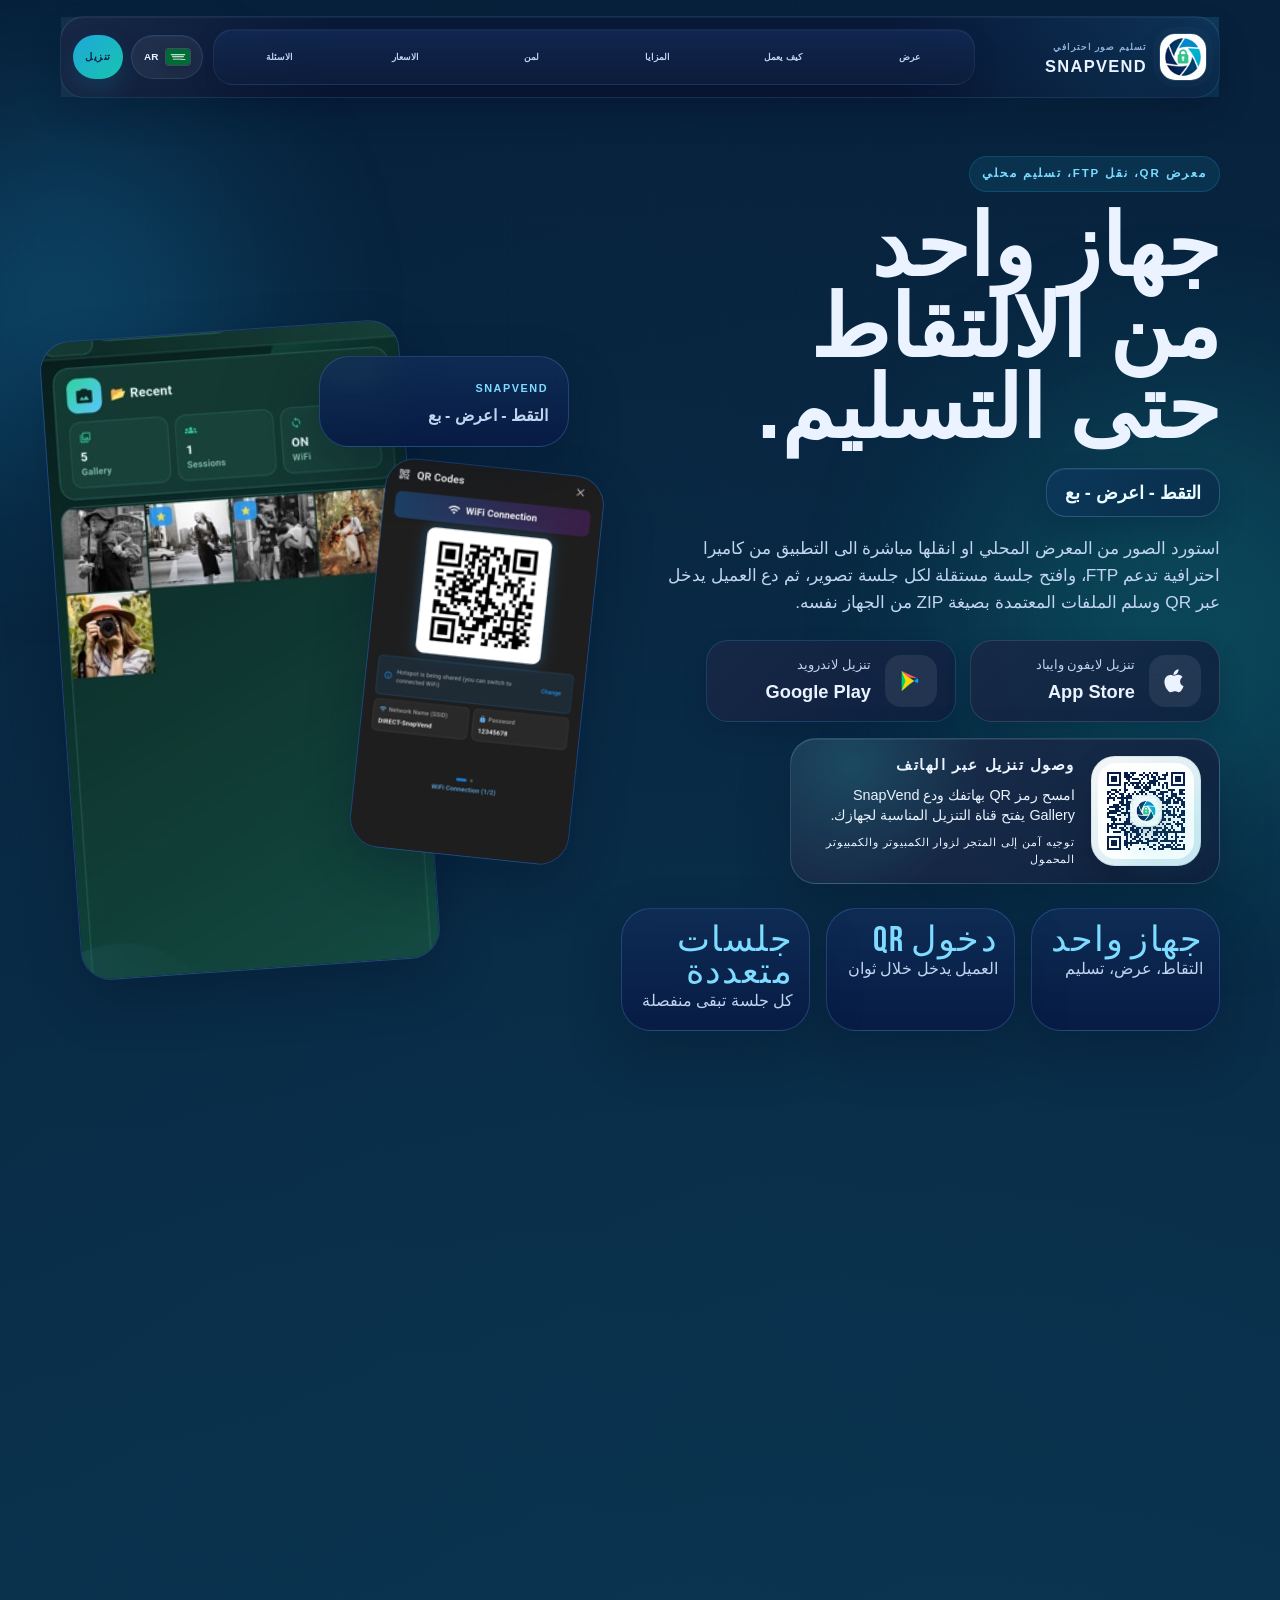
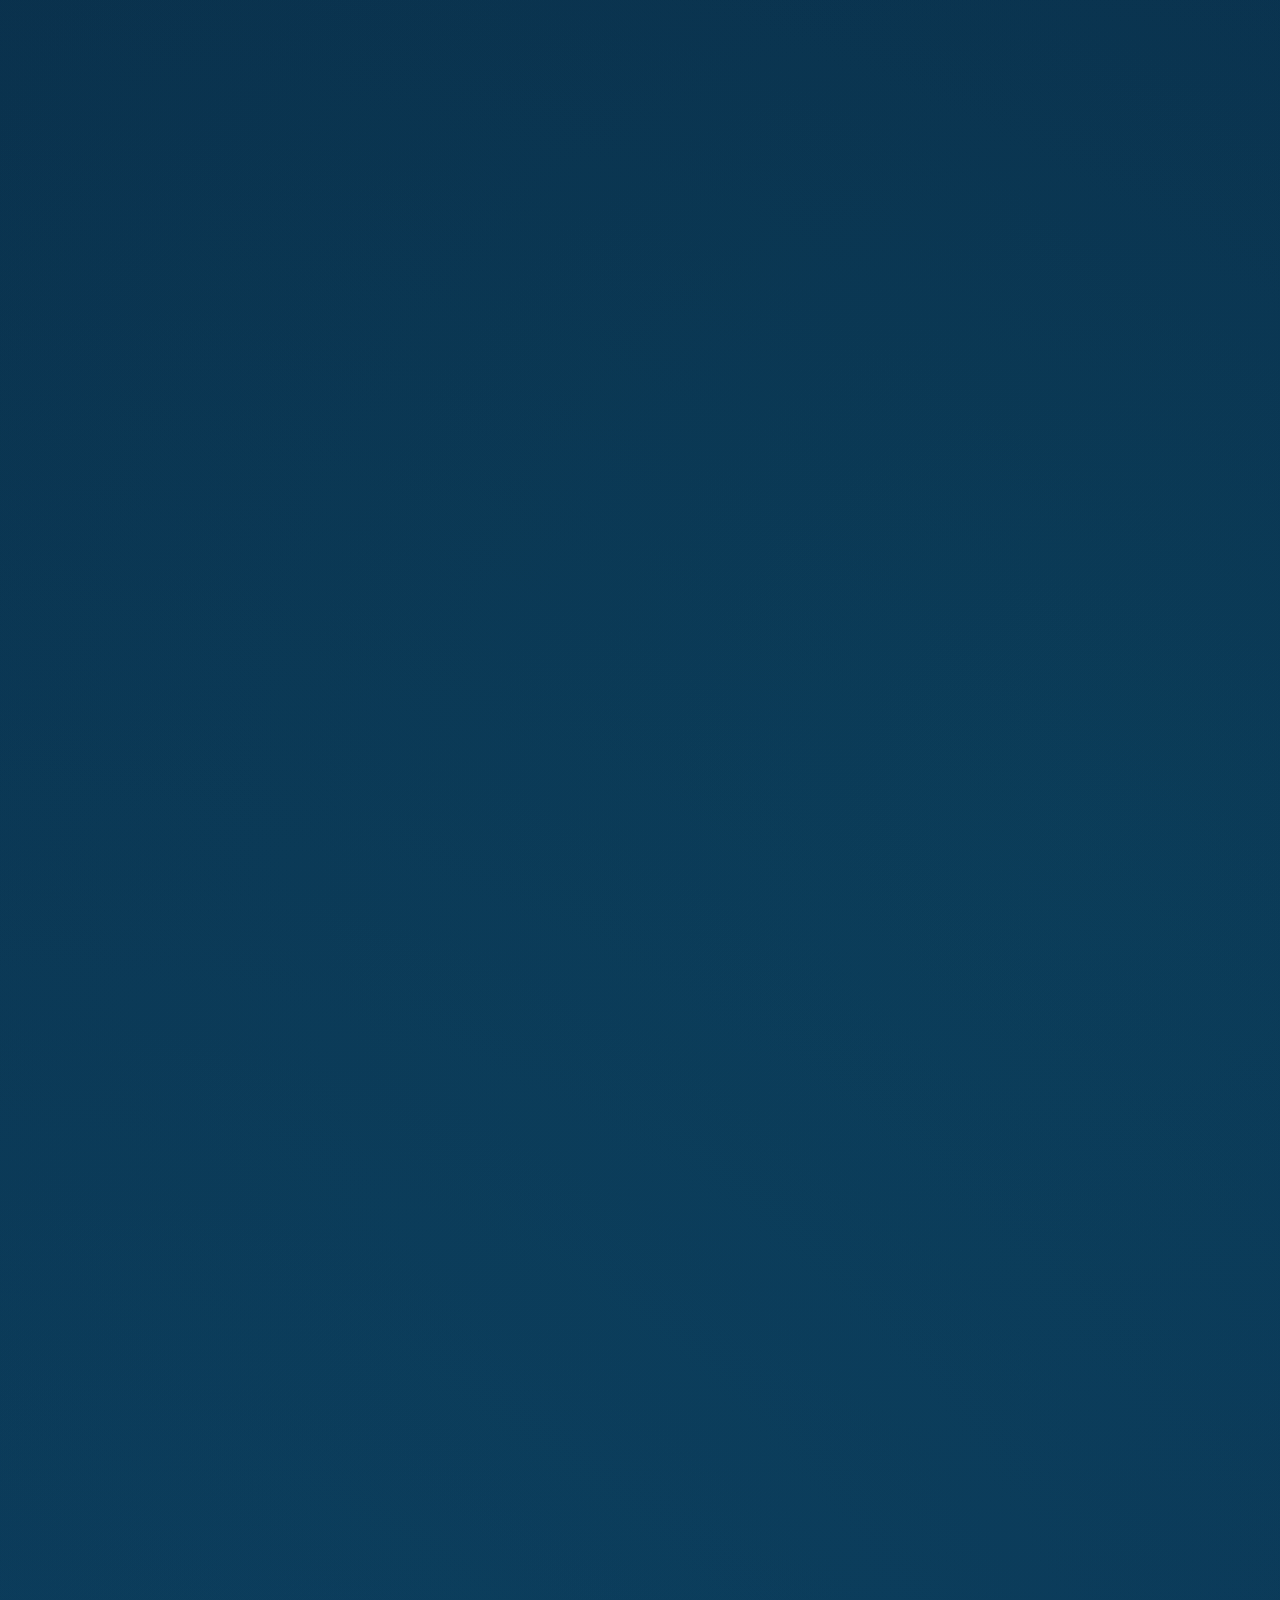
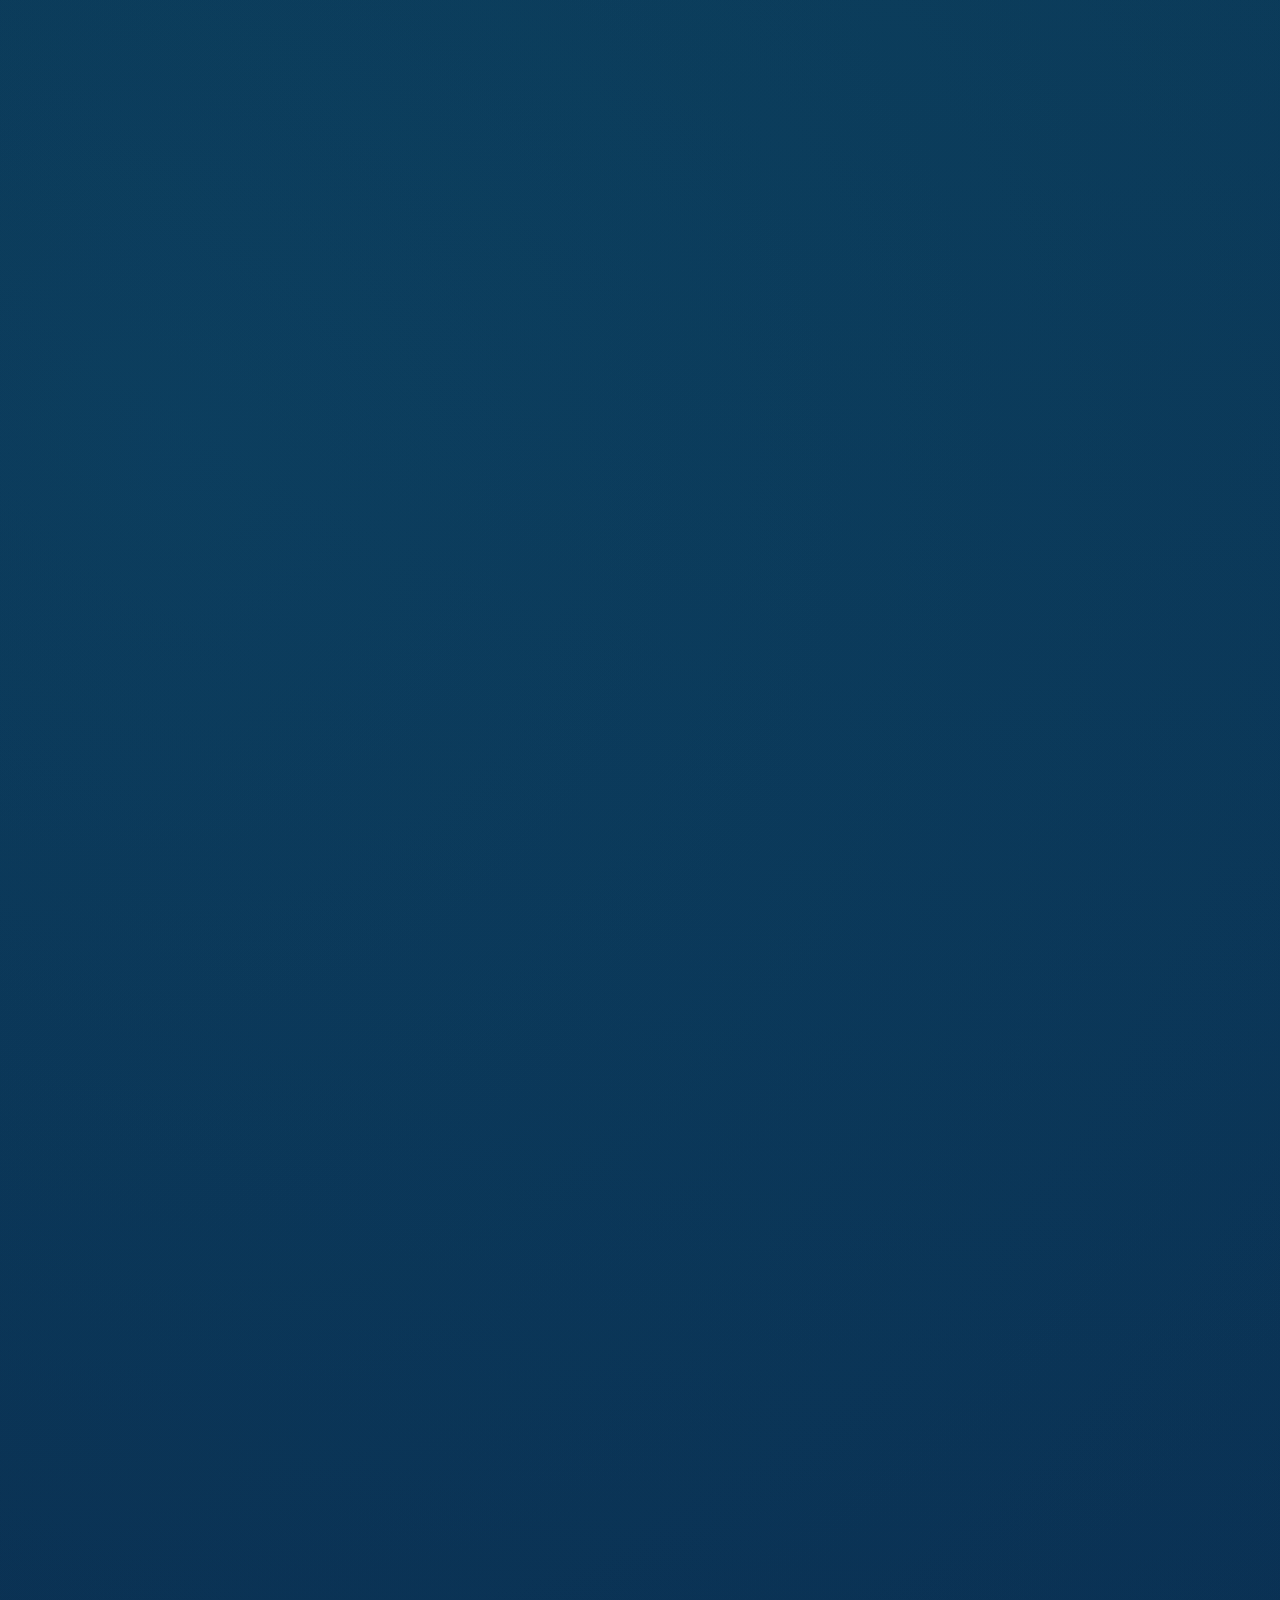
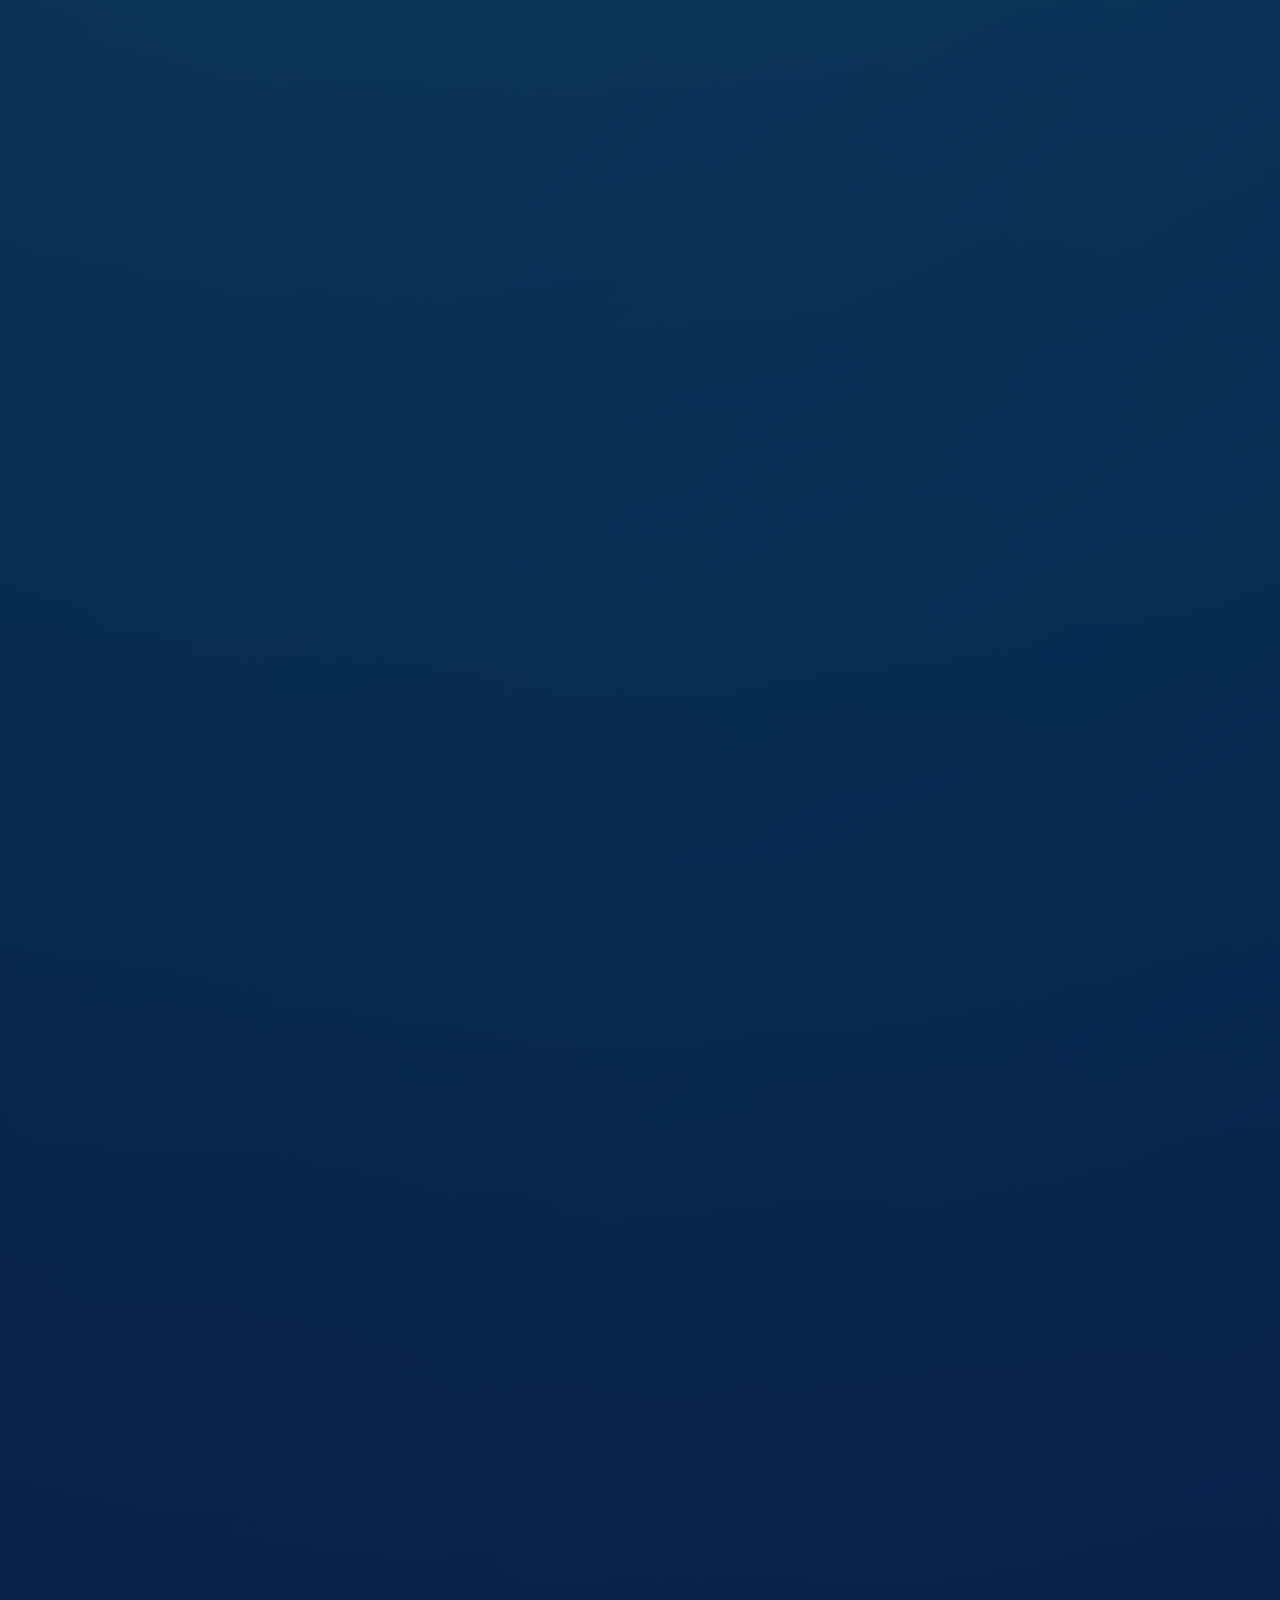
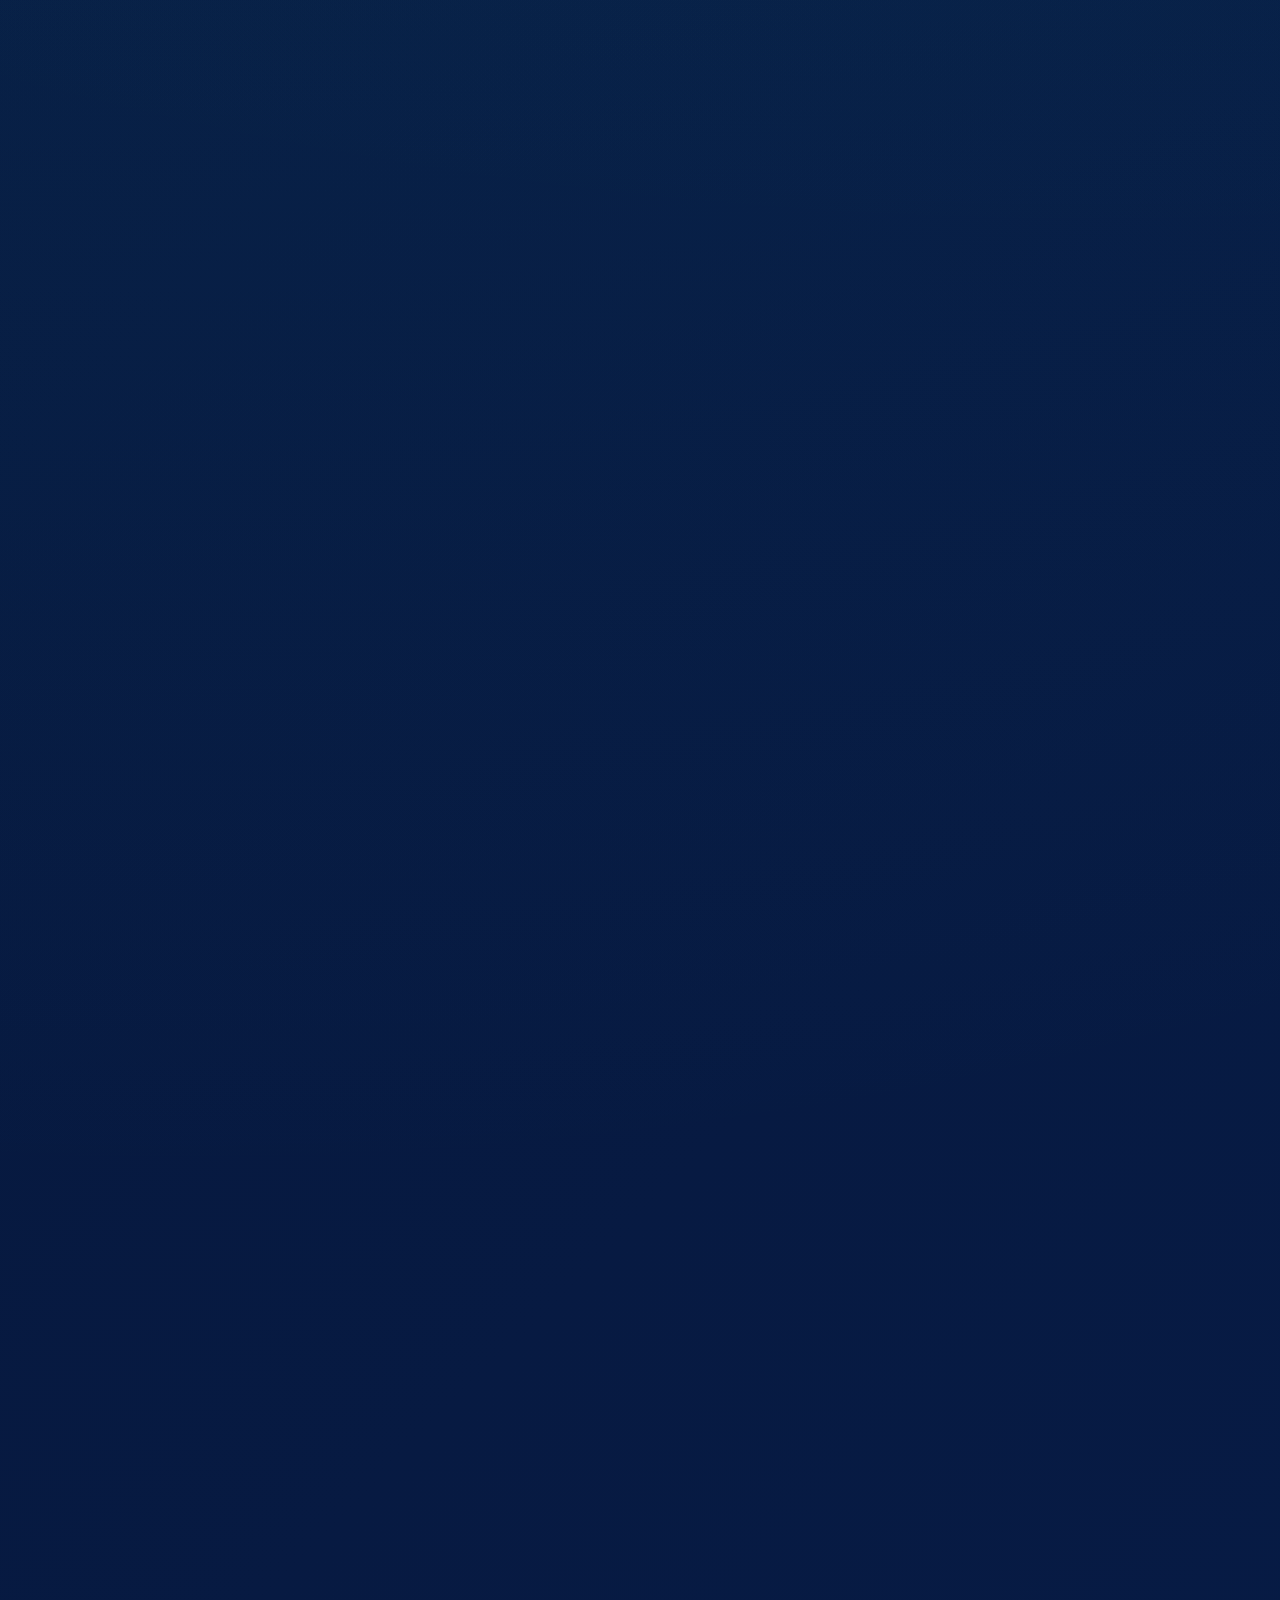
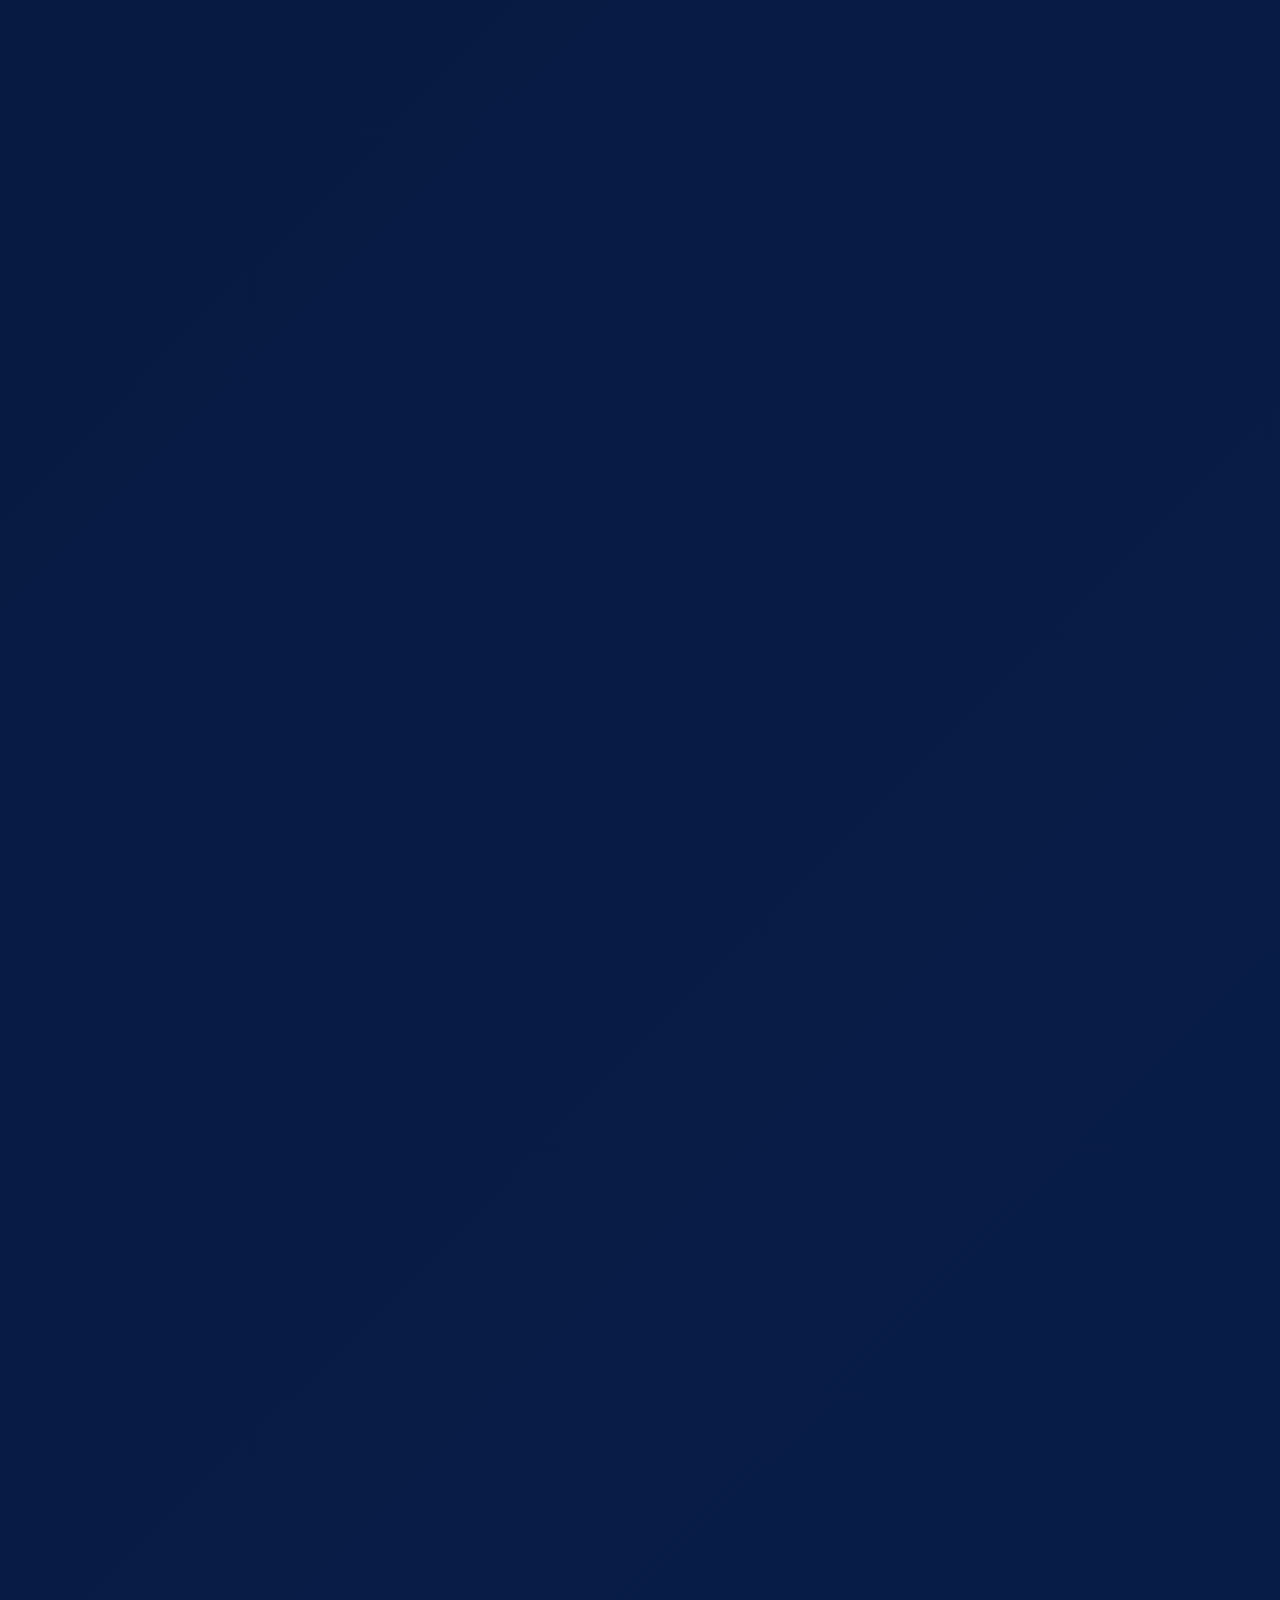
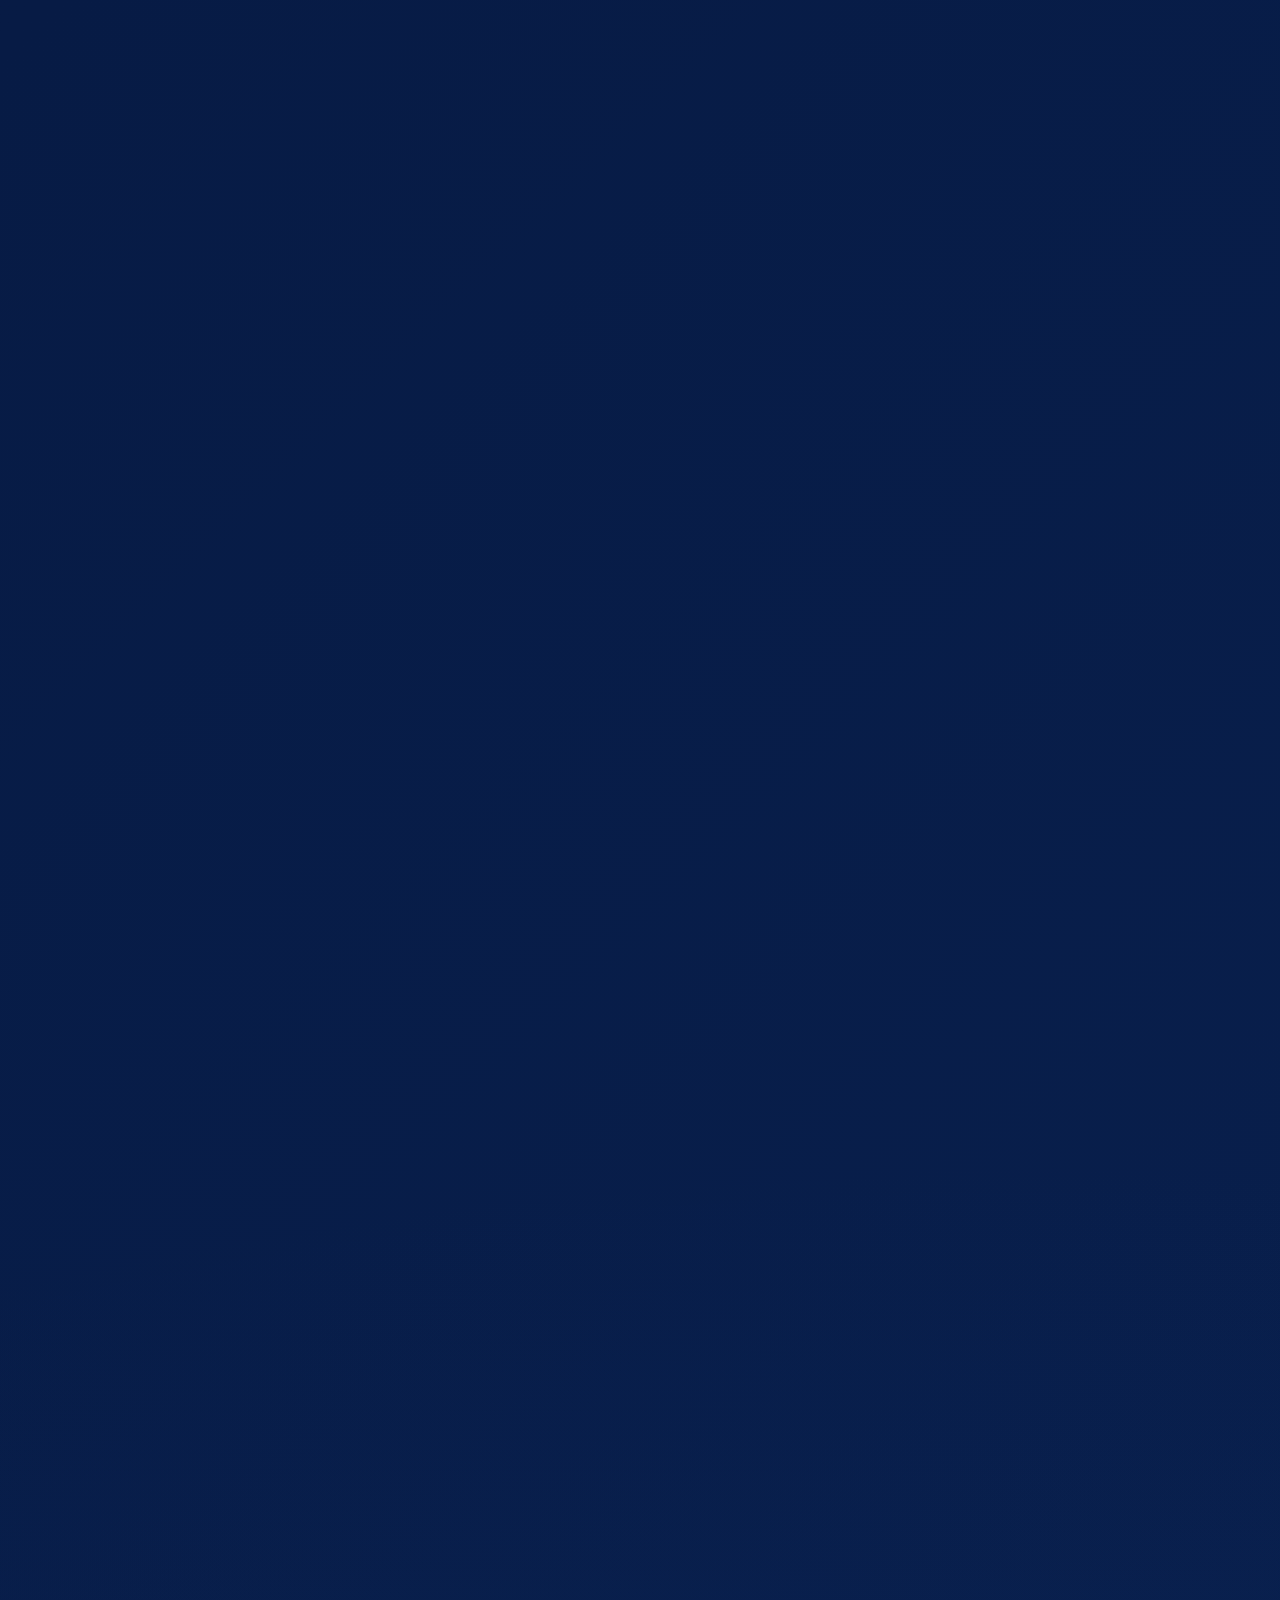
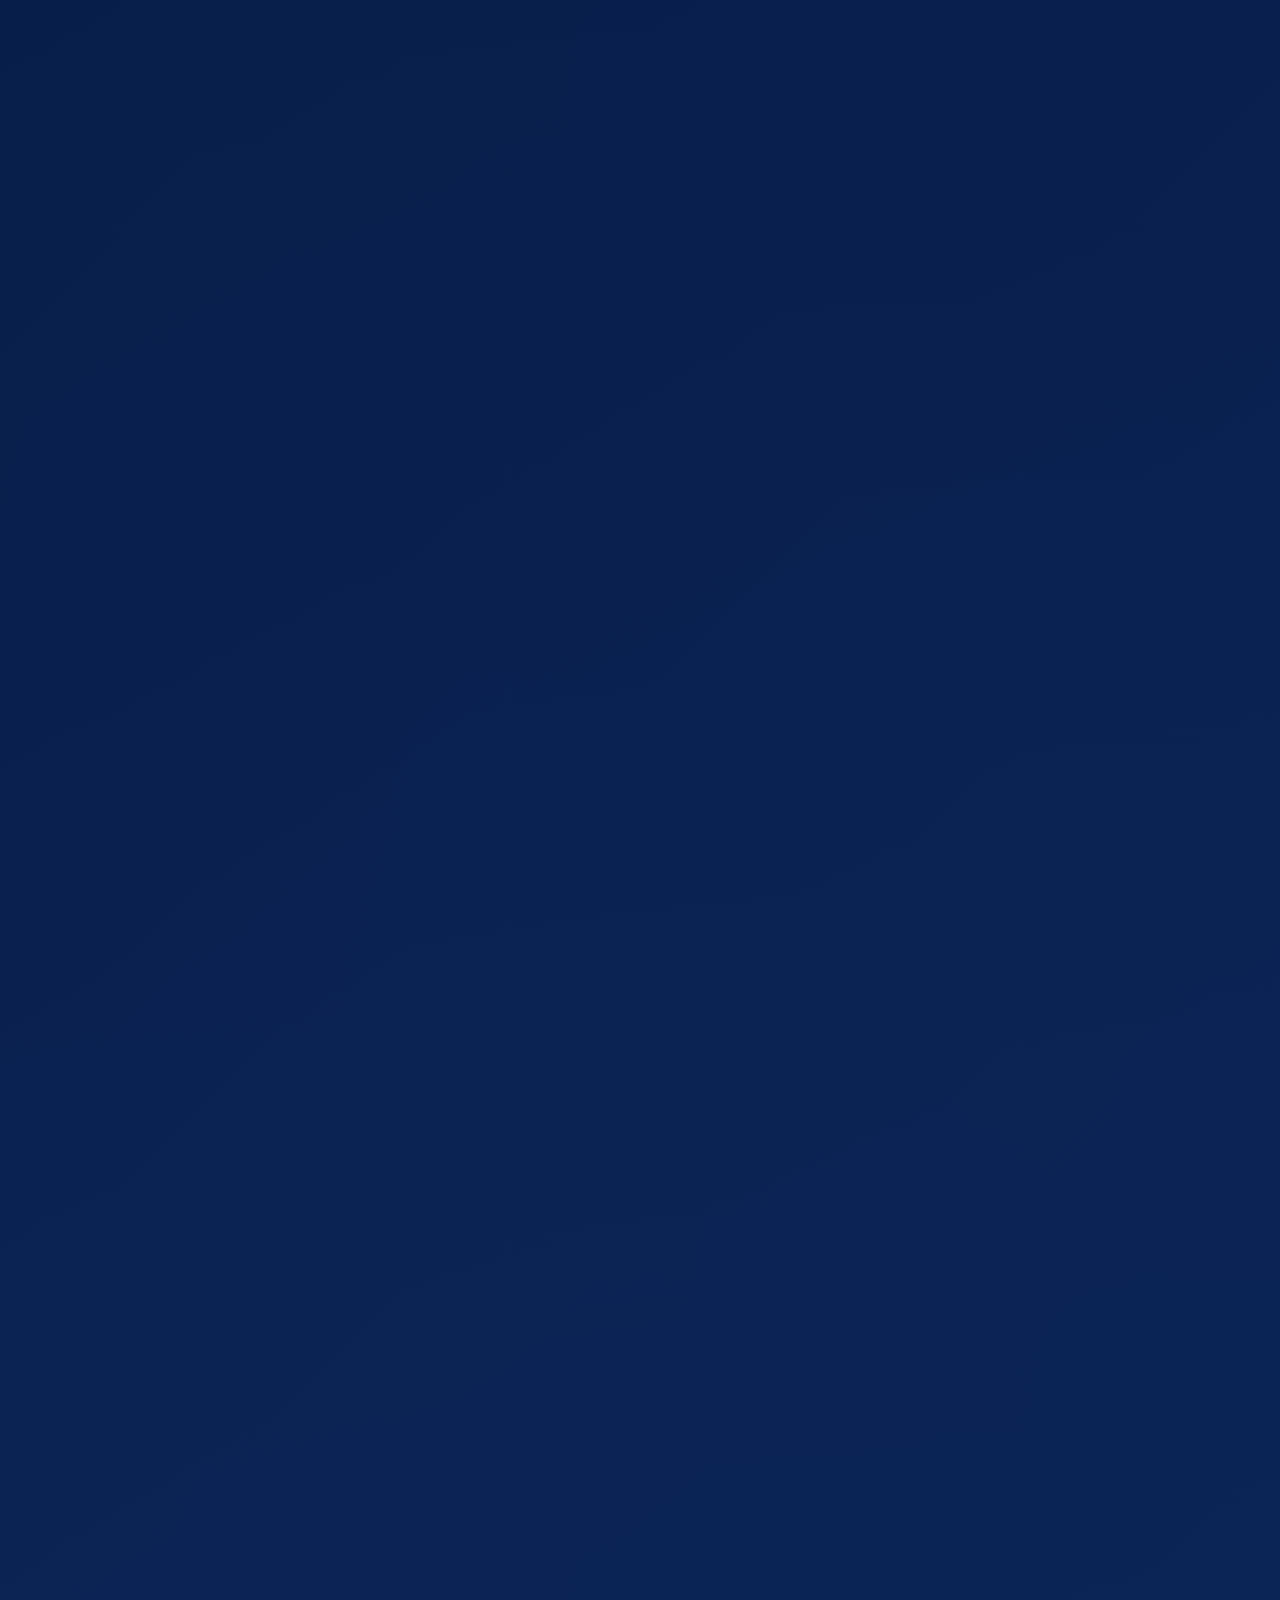
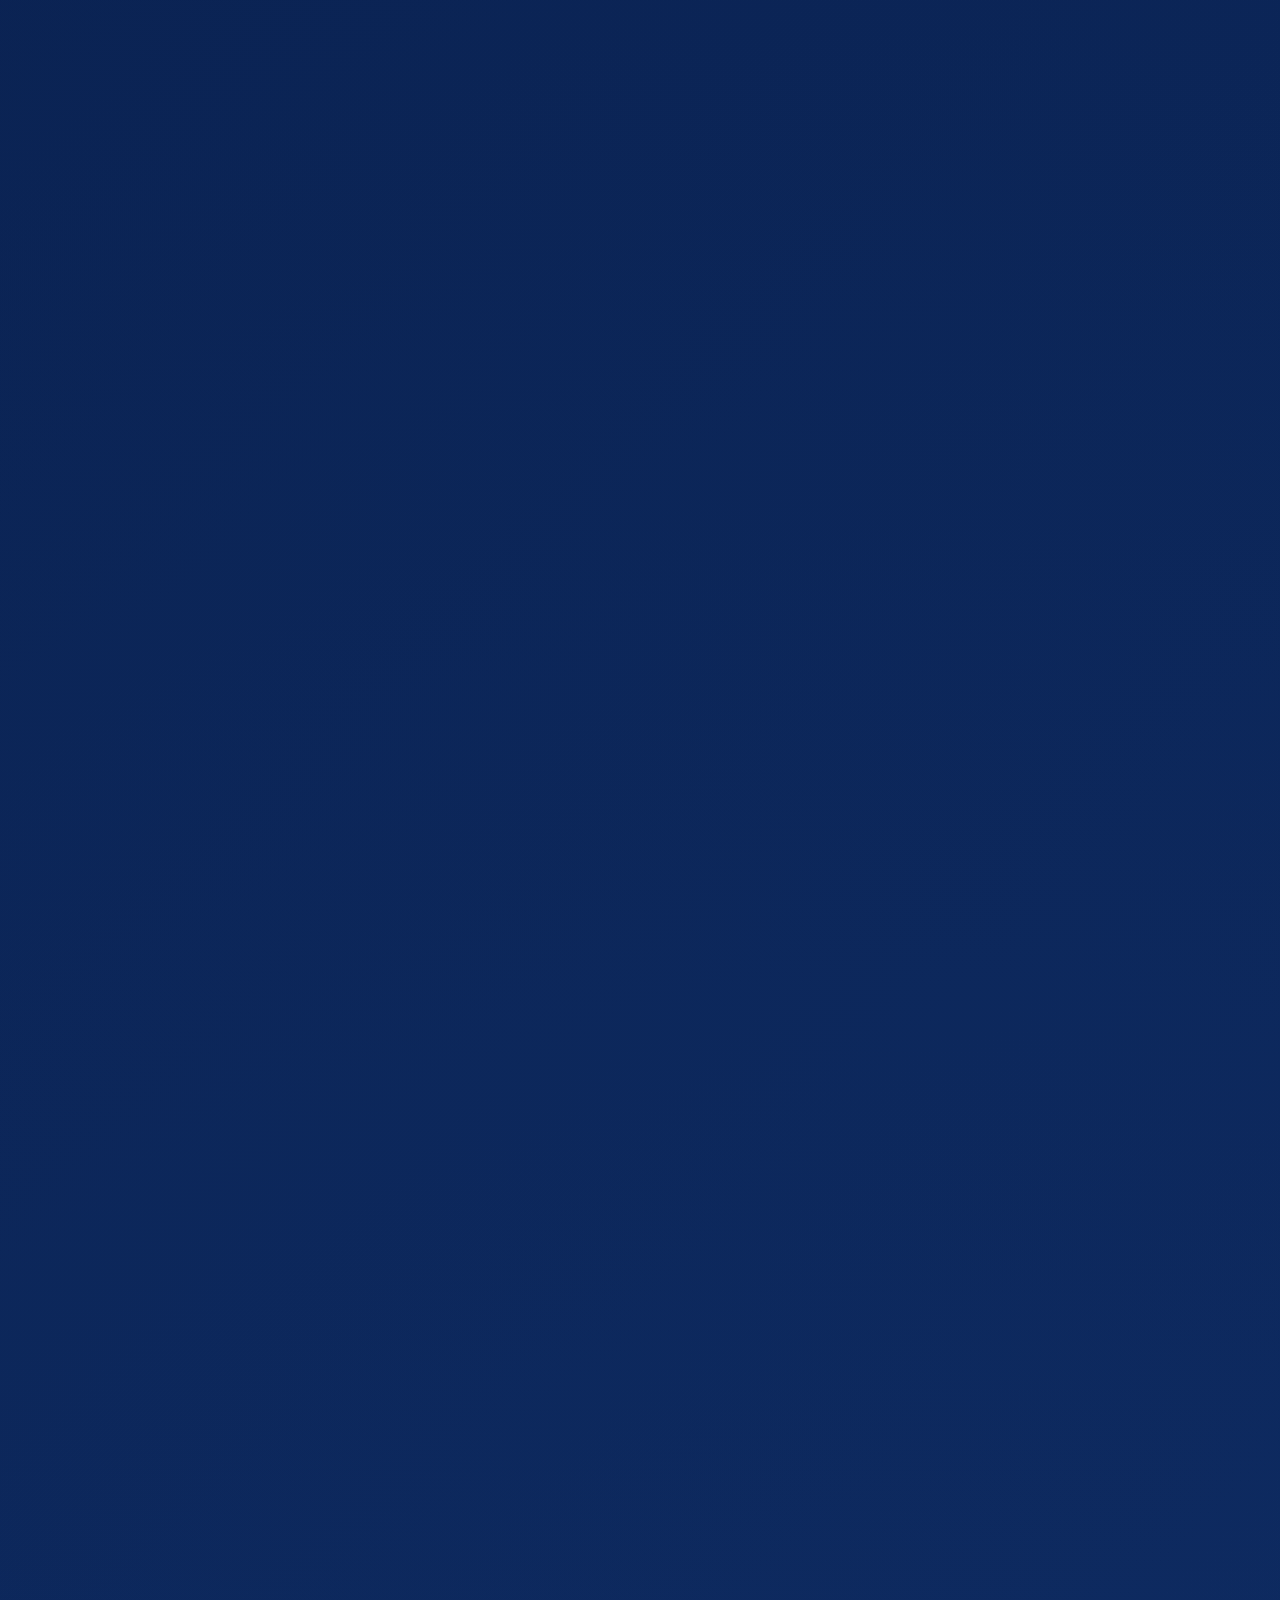
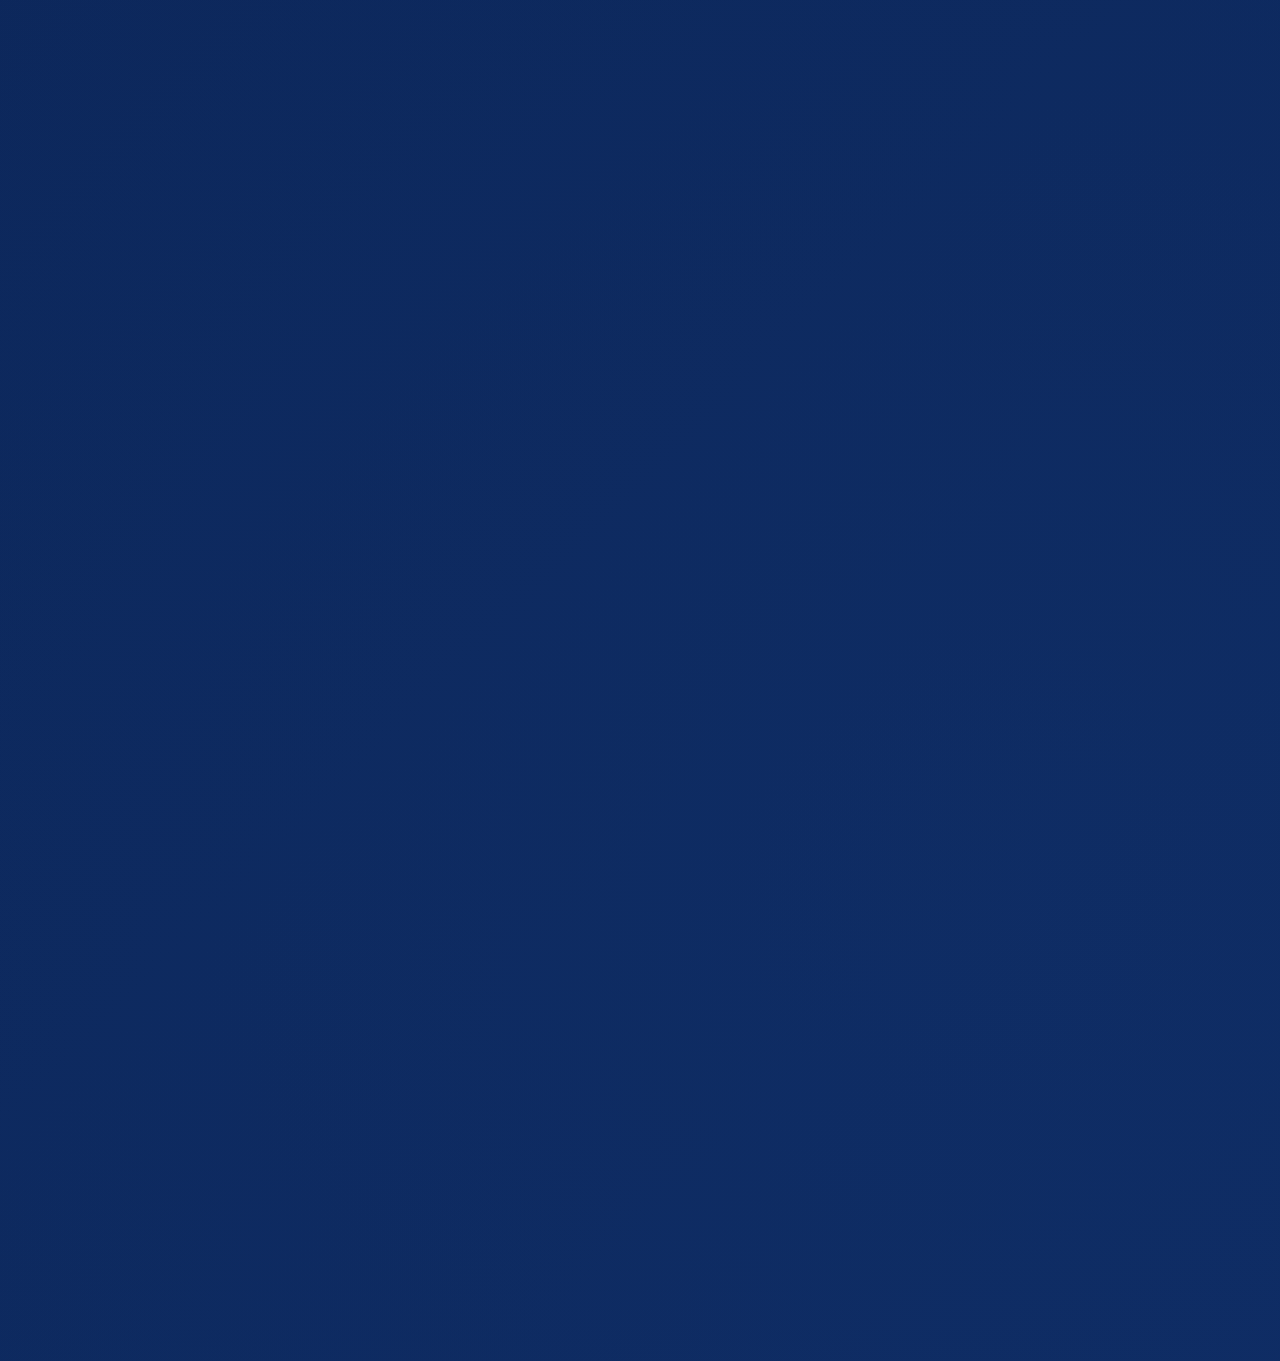
==== commit 48de1952: "Add field operations website section" ====
--- a/ar/index.html
+++ b/ar/index.html
@@ -5,7 +5,7 @@
     <meta name="viewport" content="width=device-width, initial-scale=1">
     <title>SnapVend Gallery | معرض QR وتسليم محلي للمصورين</title>
     <meta name="description" content="يساعد SnapVend Gallery المصورين على ادارة معرض QR ونقل FTP من الكاميرا واختيار العميل وتسليم ZIP من هاتف او جهاز لوحي واحد.">
-    <meta name="keywords" content="SnapVend Gallery, SnapVend, snapvendgallery.com, تطبيق SnapVend Gallery, تطبيق معرض QR للمصورين, تطبيق تسليم الصور, التقط - اعرض - بع, معرض QR، نقل FTP، تسليم محلي, QR والجلسات والتسليم في تدفق واحد, تدفق ميداني اكثر تحكما من مشاركة معرض تقليدية, مصمم لفرق التصوير الاحترافية في الموقع, اعرض مسارات العمل الميدانية التي يتفوق فيها SnapVend, ارسل طلبك او استفسارك او رسالة الشراكة مباشرة الينا, تجربة عميل اوضح مع دعم متعدد اللغات, جهز اول تدفق تسليم خلال دقائق, تظهر الصور الجديدة على الشاشة الكبيرة وتبدأ عملية البيع عبر QR, طريقة عمل التدفق المباشر, استيراد من كاميرا احترافية, افتح جلسة مستقلة, افتح المعرض عبر QR, اعرض الدفع المحلي واكد PAC, سلم ZIP وتابع الجلسة, لا يطلب من العميل تثبيت تطبيق اضافي, تنظيم قائم على الجلسات, البيع والتسليم من نفس الجهاز, تحكم تشغيلي للتصوير الحي, قواعد ترخيص وجهاز واضحة, شاشة الفعاليات, طلبات الطباعة في الأعراس, جاهز للتلفاز والجهاز اللوحي والكمبيوتر, تلتقط الكاميرا الصور وترسلها إلى التطبيق عبر FTP., تزداد الصور تلقائيا داخل شاشة العرض المباشر., يمسح العميل رمز QR ويختار صورته., تختفي الصورة المشتراة أو المرسلة للطباعة من شاشة العرض., تصوير الاعراس والفعاليات, الاستوديو والبورتريه, المدارس والرياضة والشركات, تصوير الشارع والمناطق السياحية والبورتريه المتنقل, فرق التسليم المتنقلة, الموقع ونقطة الدخول الاولى, المعرض واختيار العميل, الاعتماد والتسليم, ثبت التطبيق, استورد الصور, اعرض عبر QR, اعتمد وسلم, حفلات الزفاف واختيار الضيوف, قائمة طباعة الاعراس, طاولة الاختيار في الاستوديو, المدارس والرياضة, بيع البورتريه في الشارع والمناطق السياحية, جناح الفعاليات, فرق طباعة وتسليم الاعراس, فرق التسليم السريع, استوديوهات تهتم بالعلامة, عمليات تعمل عبر الشبكة المحلية, فرق تدير جلسات متعددة, تسليم يومي غير محدود, عروض مباشرة غير محدودة وشاشة بيع كبيرة, قائمة انتظار الطباعة / قائمة طلبات غير محدودة, تقارير مفصلة للمبيعات والتنزيلات والتحويل, اعتماد الدفع/PAC وتدفق تسليم ZIP, تفعيل هاتف واحد + جهاز لوحي واحد, اسم تجاري وشعار واسم ملف ZIP مخصص, استعادة الشراء وادارة الاشتراك, كل ميزات التشغيل في Premium الشهري, تكلفة اجمالية افضل خلال 12 شهرا, نافذة offline لمدة 14 يوما للترخيص الموثق, استخدام مستدام للاعراس والفعاليات وفرق الميدان المكثفة, عرض مباشر وقائمة طباعة وتقارير غير محدودة طوال العام, تحكم كامل بالعلامة وتدفق التسليم, الوصول عبر QR والجلسات والدفع والتسليم تتحرك داخل تدفق واحد مترابط., مناسب لحفلات الزفاف والفعاليات والاستوديو وبيع البورتريه المتنقل., يعتمد على شبكة محلية سريعة ومضبوطة واقل اعتمادا على تغطية الانترنت., استفسار عام, طلب عرض, الاسعار, شراكة, طلب خاص">
+    <meta name="keywords" content="SnapVend Gallery, SnapVend, snapvendgallery.com, تطبيق SnapVend Gallery, تطبيق معرض QR للمصورين, تطبيق تسليم الصور, التقط - اعرض - بع, معرض QR، نقل FTP، تسليم محلي, QR والجلسات والتسليم في تدفق واحد, تدفق ميداني اكثر تحكما من مشاركة معرض تقليدية, مصمم لفرق التصوير الاحترافية في الموقع, اعرض مسارات العمل الميدانية التي يتفوق فيها SnapVend, ارسل طلبك او استفسارك او رسالة الشراكة مباشرة الينا, تجربة عميل اوضح مع دعم متعدد اللغات, جهز اول تدفق تسليم خلال دقائق, تظهر الصور الجديدة على الشاشة الكبيرة وتبدأ عملية البيع عبر QR, طريقة عمل التدفق المباشر, المبيعات والطباعة والترخيص في مسار احترافي واحد, استخدام Premium مضبوط عبر هاتف واحد + جهاز لوحي واحد, استيراد من كاميرا احترافية, افتح جلسة مستقلة, افتح المعرض عبر QR, اعرض الدفع المحلي واكد PAC, سلم ZIP وتابع الجلسة, لا يطلب من العميل تثبيت تطبيق اضافي, تنظيم قائم على الجلسات, البيع والتسليم من نفس الجهاز, تحكم تشغيلي للتصوير الحي, قواعد ترخيص وجهاز واضحة, شاشة الفعاليات, طلبات الطباعة في الأعراس, جاهز للتلفاز والجهاز اللوحي والكمبيوتر, تلتقط الكاميرا الصور وترسلها إلى التطبيق عبر FTP., تزداد الصور تلقائيا داخل شاشة العرض المباشر., يمسح العميل رمز QR ويختار صورته., تختفي الصورة المشتراة أو المرسلة للطباعة من شاشة العرض., عرض مبيعات مباشر, اعتماد الفريق وتحكم PAC, تجهيز طباعة حفلات الزفاف, تقارير وتصدير, جاهز لاشتراكات Google Play و App Store, تفعيل الجهاز ومسار استبدال الجهاز, اسم تجاري وشعار واسم ملف ZIP مخصص, تصوير الاعراس والفعاليات, الاستوديو والبورتريه, المدارس والرياضة والشركات, تصوير الشارع والمناطق السياحية والبورتريه المتنقل, فرق التسليم المتنقلة, الموقع ونقطة الدخول الاولى, المعرض واختيار العميل, الاعتماد والتسليم, ثبت التطبيق, استورد الصور, اعرض عبر QR, اعتمد وسلم, حفلات الزفاف واختيار الضيوف, قائمة طباعة الاعراس, طاولة الاختيار في الاستوديو, المدارس والرياضة, بيع البورتريه في الشارع والمناطق السياحية, جناح الفعاليات, فرق طباعة وتسليم الاعراس, فرق التسليم السريع, استوديوهات تهتم بالعلامة, عمليات تعمل عبر الشبكة المحلية, فرق تدير جلسات متعددة, تسليم يومي غير محدود, عروض مباشرة غير محدودة وشاشة بيع كبيرة, قائمة انتظار الطباعة / قائمة طلبات غير محدودة, تقارير مفصلة للمبيعات والتنزيلات والتحويل, اعتماد الدفع/PAC وتدفق تسليم ZIP, تفعيل هاتف واحد + جهاز لوحي واحد, استعادة الشراء وادارة الاشتراك, كل ميزات التشغيل في Premium الشهري, تكلفة اجمالية افضل خلال 12 شهرا, نافذة offline لمدة 14 يوما للترخيص الموثق, استخدام مستدام للاعراس والفعاليات وفرق الميدان المكثفة, عرض مباشر وقائمة طباعة وتقارير غير محدودة طوال العام, تحكم كامل بالعلامة وتدفق التسليم, الوصول عبر QR والجلسات والدفع والتسليم تتحرك داخل تدفق واحد مترابط., مناسب لحفلات الزفاف والفعاليات والاستوديو وبيع البورتريه المتنقل., يعتمد على شبكة محلية سريعة ومضبوطة واقل اعتمادا على تغطية الانترنت., استفسار عام, طلب عرض, الاسعار, شراكة, طلب خاص">
     <meta name="robots" content="index,follow,max-image-preview:large,max-snippet:-1,max-video-preview:-1">
     <meta name="theme-color" content="#071b45">
     <meta http-equiv="content-language" content="ar">
@@ -72,10 +72,10 @@
     <link rel="manifest" href="../manifest.webmanifest">
     <link rel="preload" href="../assets/fonts/BebasNeue-Regular.ttf" as="font" type="font/ttf" crossorigin>
     <link rel="preload" href="../assets/fonts/JosefinSans-Bold.ttf" as="font" type="font/ttf" crossorigin>
-    <link rel="stylesheet" href="../styles.css?v=20260512212900">
-    <script type="application/ld+json">{"@context":"https://schema.org","@graph":[{"@type":"Organization","@id":"https://snapvendgallery.com/#organization","name":"SnapVend Gallery","alternateName":["SnapVend","SnapVend QR Gallery","SnapVend Photo Delivery"],"description":"يساعد SnapVend Gallery المصورين على ادارة معرض QR ونقل FTP من الكاميرا واختيار العميل وتسليم ZIP من هاتف او جهاز لوحي واحد.","disambiguatingDescription":"SnapVend Gallery هو تطبيق معرض QR وتسليم صور محلي للمصورين منشور على snapvendgallery.com.","slogan":"التقط - اعرض - بع","url":"https://snapvendgallery.com/","logo":{"@type":"ImageObject","url":"https://snapvendgallery.com/assets/branding/snapvend_logo_square.png"},"image":"https://snapvendgallery.com/assets/branding/snapvend_logo_square.png","sameAs":["https://snapvendgallery.com/","https://play.google.com/store/apps/details?id=com.snapvend.gallery","https://apps.apple.com/us/app/snapvend-gallery/id6764613281"],"contactPoint":[{"@id":"https://snapvendgallery.com/#sales-contact"}]},{"@type":"ContactPoint","@id":"https://snapvendgallery.com/#sales-contact","contactType":"sales","email":"snapvendinfo@gmail.com","url":"mailto:snapvendinfo@gmail.com","availableLanguage":["التركية","الإنجليزية","الإسبانية","الفرنسية","الألمانية","الإيطالية","البرتغالية","الروسية","العربية","الهندية","اليابانية","الصينية"]},{"@type":"WebSite","@id":"https://snapvendgallery.com/#website","url":"https://snapvendgallery.com/","name":"SnapVend Gallery","alternateName":"SnapVend","inLanguage":"ar","publisher":{"@id":"https://snapvendgallery.com/#organization"}},{"@type":"WebPage","@id":"https://snapvendgallery.com/ar/#webpage","url":"https://snapvendgallery.com/ar/","name":"SnapVend Gallery | معرض QR وتسليم محلي للمصورين","description":"يساعد SnapVend Gallery المصورين على ادارة معرض QR ونقل FTP من الكاميرا واختيار العميل وتسليم ZIP من هاتف او جهاز لوحي واحد.","inLanguage":"ar","isPartOf":{"@id":"https://snapvendgallery.com/#website"},"about":{"@id":"https://snapvendgallery.com/ar/#app"},"mainEntity":{"@id":"https://snapvendgallery.com/ar/#app"},"primaryImageOfPage":{"@type":"ImageObject","url":"https://snapvendgallery.com/assets/branding/snapvend_logo_square.png"},"keywords":"SnapVend Gallery, SnapVend, snapvendgallery.com, تطبيق SnapVend Gallery, تطبيق معرض QR للمصورين, تطبيق تسليم الصور, التقط - اعرض - بع, معرض QR، نقل FTP، تسليم محلي, QR والجلسات والتسليم في تدفق واحد, تدفق ميداني اكثر تحكما من مشاركة معرض تقليدية, مصمم لفرق التصوير الاحترافية في الموقع, اعرض مسارات العمل الميدانية التي يتفوق فيها SnapVend, ارسل طلبك او استفسارك او رسالة الشراكة مباشرة الينا, تجربة عميل اوضح مع دعم متعدد اللغات, جهز اول تدفق تسليم خلال دقائق, تظهر الصور الجديدة على الشاشة الكبيرة وتبدأ عملية البيع عبر QR, طريقة عمل التدفق المباشر, استيراد من كاميرا احترافية, افتح جلسة مستقلة, افتح المعرض عبر QR, اعرض الدفع المحلي واكد PAC, سلم ZIP وتابع الجلسة, لا يطلب من العميل تثبيت تطبيق اضافي, تنظيم قائم على الجلسات, البيع والتسليم من نفس الجهاز, تحكم تشغيلي للتصوير الحي, قواعد ترخيص وجهاز واضحة, شاشة الفعاليات, طلبات الطباعة في الأعراس, جاهز للتلفاز والجهاز اللوحي والكمبيوتر, تلتقط الكاميرا الصور وترسلها إلى التطبيق عبر FTP., تزداد الصور تلقائيا داخل شاشة العرض المباشر., يمسح العميل رمز QR ويختار صورته., تختفي الصورة المشتراة أو المرسلة للطباعة من شاشة العرض., تصوير الاعراس والفعاليات, الاستوديو والبورتريه, المدارس والرياضة والشركات, تصوير الشارع والمناطق السياحية والبورتريه المتنقل, فرق التسليم المتنقلة, الموقع ونقطة الدخول الاولى, المعرض واختيار العميل, الاعتماد والتسليم, ثبت التطبيق, استورد الصور, اعرض عبر QR, اعتمد وسلم, حفلات الزفاف واختيار الضيوف, قائمة طباعة الاعراس, طاولة الاختيار في الاستوديو, المدارس والرياضة, بيع البورتريه في الشارع والمناطق السياحية, جناح الفعاليات, فرق طباعة وتسليم الاعراس, فرق التسليم السريع, استوديوهات تهتم بالعلامة, عمليات تعمل عبر الشبكة المحلية, فرق تدير جلسات متعددة, تسليم يومي غير محدود, عروض مباشرة غير محدودة وشاشة بيع كبيرة, قائمة انتظار الطباعة / قائمة طلبات غير محدودة, تقارير مفصلة للمبيعات والتنزيلات والتحويل, اعتماد الدفع/PAC وتدفق تسليم ZIP, تفعيل هاتف واحد + جهاز لوحي واحد, اسم تجاري وشعار واسم ملف ZIP مخصص, استعادة الشراء وادارة الاشتراك, كل ميزات التشغيل في Premium الشهري, تكلفة اجمالية افضل خلال 12 شهرا, نافذة offline لمدة 14 يوما للترخيص الموثق, استخدام مستدام للاعراس والفعاليات وفرق الميدان المكثفة, عرض مباشر وقائمة طباعة وتقارير غير محدودة طوال العام, تحكم كامل بالعلامة وتدفق التسليم, الوصول عبر QR والجلسات والدفع والتسليم تتحرك داخل تدفق واحد مترابط., مناسب لحفلات الزفاف والفعاليات والاستوديو وبيع البورتريه المتنقل., يعتمد على شبكة محلية سريعة ومضبوطة واقل اعتمادا على تغطية الانترنت., استفسار عام, طلب عرض, الاسعار, شراكة, طلب خاص","hasPart":[{"@id":"https://snapvendgallery.com/ar/#audience"},{"@id":"https://snapvendgallery.com/ar/#language-support-benefits"},{"@id":"https://snapvendgallery.com/ar/#why-snapvend"},{"@id":"https://snapvendgallery.com/ar/#live-presentation"},{"@id":"https://snapvendgallery.com/ar/#quick-start"},{"@id":"https://snapvendgallery.com/ar/#use-cases"},{"@id":"https://snapvendgallery.com/ar/#reference-profiles"},{"@id":"https://snapvendgallery.com/ar/#faq"},{"@id":"https://snapvendgallery.com/ar/#contact-page"},{"@id":"https://snapvendgallery.com/ar/#contact-topics"},{"@id":"https://snapvendgallery.com/ar/#why-snapvend-points"},{"@id":"https://snapvendgallery.com/ar/#supported-languages"}]},{"@type":"SoftwareApplication","@id":"https://snapvendgallery.com/ar/#app","name":"SnapVend Gallery","alternateName":["SnapVend","SnapVend QR Gallery","SnapVend Photographer Gallery"],"description":"يساعد SnapVend Gallery المصورين على ادارة معرض QR ونقل FTP من الكاميرا واختيار العميل وتسليم ZIP من هاتف او جهاز لوحي واحد.","disambiguatingDescription":"SnapVend Gallery هو تطبيق جوال للمصورين يجمع معرض QR ونقل FTP من الكاميرا وتسليم ZIP المحلي.","applicationCategory":"BusinessApplication","applicationSubCategory":"تدفق الصور وادارة الطباعة والتسليم","applicationSuite":"SnapVend Gallery","identifier":"com.snapvend.gallery","operatingSystem":"ANDROID, IOS","inLanguage":"ar","availableLanguage":["التركية","الإنجليزية","الإسبانية","الفرنسية","الألمانية","الإيطالية","البرتغالية","الروسية","العربية","الهندية","اليابانية","الصينية"],"url":"https://snapvendgallery.com/ar/","mainEntityOfPage":"https://snapvendgallery.com/ar/","image":"https://snapvendgallery.com/assets/branding/snapvend_logo_square.png","screenshot":["https://snapvendgallery.com/assets/marketing/google_play/web/01_gallery_dashboard_hero.jpg","https://snapvendgallery.com/assets/marketing/google_play/web/02_session_qr_access_hero.png","https://snapvendgallery.com/assets/marketing/google_play/web/05_ftp_server_settings_web.png","https://snapvendgallery.com/assets/marketing/google_play/web/01_gallery_dashboard_web.png","https://snapvendgallery.com/assets/marketing/google_play/web/03_browser_gallery_selection_web.png","https://snapvendgallery.com/assets/marketing/google_play/web/06_customer_gallery_selection_en_web.png","https://snapvendgallery.com/assets/marketing/google_play/web/04_payment_approval_flow_web.png","https://snapvendgallery.com/assets/marketing/google_play/web/07_reports_dashboard_web.png"],"keywords":"SnapVend Gallery, SnapVend, snapvendgallery.com, تطبيق SnapVend Gallery, تطبيق معرض QR للمصورين, تطبيق تسليم الصور, التقط - اعرض - بع, معرض QR، نقل FTP، تسليم محلي, QR والجلسات والتسليم في تدفق واحد, تدفق ميداني اكثر تحكما من مشاركة معرض تقليدية, مصمم لفرق التصوير الاحترافية في الموقع, اعرض مسارات العمل الميدانية التي يتفوق فيها SnapVend, ارسل طلبك او استفسارك او رسالة الشراكة مباشرة الينا, تجربة عميل اوضح مع دعم متعدد اللغات, جهز اول تدفق تسليم خلال دقائق, تظهر الصور الجديدة على الشاشة الكبيرة وتبدأ عملية البيع عبر QR, طريقة عمل التدفق المباشر, استيراد من كاميرا احترافية, افتح جلسة مستقلة, افتح المعرض عبر QR, اعرض الدفع المحلي واكد PAC, سلم ZIP وتابع الجلسة, لا يطلب من العميل تثبيت تطبيق اضافي, تنظيم قائم على الجلسات, البيع والتسليم من نفس الجهاز, تحكم تشغيلي للتصوير الحي, قواعد ترخيص وجهاز واضحة, شاشة الفعاليات, طلبات الطباعة في الأعراس, جاهز للتلفاز والجهاز اللوحي والكمبيوتر, تلتقط الكاميرا الصور وترسلها إلى التطبيق عبر FTP., تزداد الصور تلقائيا داخل شاشة العرض المباشر., يمسح العميل رمز QR ويختار صورته., تختفي الصورة المشتراة أو المرسلة للطباعة من شاشة العرض., تصوير الاعراس والفعاليات, الاستوديو والبورتريه, المدارس والرياضة والشركات, تصوير الشارع والمناطق السياحية والبورتريه المتنقل, فرق التسليم المتنقلة, الموقع ونقطة الدخول الاولى, المعرض واختيار العميل, الاعتماد والتسليم, ثبت التطبيق, استورد الصور, اعرض عبر QR, اعتمد وسلم, حفلات الزفاف واختيار الضيوف, قائمة طباعة الاعراس, طاولة الاختيار في الاستوديو, المدارس والرياضة, بيع البورتريه في الشارع والمناطق السياحية, جناح الفعاليات, فرق طباعة وتسليم الاعراس, فرق التسليم السريع, استوديوهات تهتم بالعلامة, عمليات تعمل عبر الشبكة المحلية, فرق تدير جلسات متعددة, تسليم يومي غير محدود, عروض مباشرة غير محدودة وشاشة بيع كبيرة, قائمة انتظار الطباعة / قائمة طلبات غير محدودة, تقارير مفصلة للمبيعات والتنزيلات والتحويل, اعتماد الدفع/PAC وتدفق تسليم ZIP, تفعيل هاتف واحد + جهاز لوحي واحد, اسم تجاري وشعار واسم ملف ZIP مخصص, استعادة الشراء وادارة الاشتراك, كل ميزات التشغيل في Premium الشهري, تكلفة اجمالية افضل خلال 12 شهرا, نافذة offline لمدة 14 يوما للترخيص الموثق, استخدام مستدام للاعراس والفعاليات وفرق الميدان المكثفة, عرض مباشر وقائمة طباعة وتقارير غير محدودة طوال العام, تحكم كامل بالعلامة وتدفق التسليم, الوصول عبر QR والجلسات والدفع والتسليم تتحرك داخل تدفق واحد مترابط., مناسب لحفلات الزفاف والفعاليات والاستوديو وبيع البورتريه المتنقل., يعتمد على شبكة محلية سريعة ومضبوطة واقل اعتمادا على تغطية الانترنت., استفسار عام, طلب عرض, الاسعار, شراكة, طلب خاص","brand":{"@type":"Brand","name":"SnapVend Gallery","alternateName":"SnapVend"},"publisher":{"@id":"https://snapvendgallery.com/#organization"},"isAccessibleForFree":true,"featureList":["استيراد من كاميرا احترافية","افتح جلسة مستقلة","افتح المعرض عبر QR","اعرض الدفع المحلي واكد PAC","سلم ZIP وتابع الجلسة","لا يطلب من العميل تثبيت تطبيق اضافي","تنظيم قائم على الجلسات","البيع والتسليم من نفس الجهاز","تحكم تشغيلي للتصوير الحي","قواعد ترخيص وجهاز واضحة","شاشة الفعاليات","طلبات الطباعة في الأعراس","جاهز للتلفاز والجهاز اللوحي والكمبيوتر","تلتقط الكاميرا الصور وترسلها إلى التطبيق عبر FTP.","تزداد الصور تلقائيا داخل شاشة العرض المباشر.","يمسح العميل رمز QR ويختار صورته.","تختفي الصورة المشتراة أو المرسلة للطباعة من شاشة العرض.","ثبت التطبيق","استورد الصور","اعرض عبر QR","اعتمد وسلم","تسليم يومي غير محدود","عروض مباشرة غير محدودة وشاشة بيع كبيرة","قائمة انتظار الطباعة / قائمة طلبات غير محدودة","تقارير مفصلة للمبيعات والتنزيلات والتحويل","اعتماد الدفع/PAC وتدفق تسليم ZIP","تفعيل هاتف واحد + جهاز لوحي واحد","اسم تجاري وشعار واسم ملف ZIP مخصص","استعادة الشراء وادارة الاشتراك","كل ميزات التشغيل في Premium الشهري","تكلفة اجمالية افضل خلال 12 شهرا","نافذة offline لمدة 14 يوما للترخيص الموثق","استخدام مستدام للاعراس والفعاليات وفرق الميدان المكثفة","عرض مباشر وقائمة طباعة وتقارير غير محدودة طوال العام","تحكم كامل بالعلامة وتدفق التسليم","الموقع ونقطة الدخول الاولى","المعرض واختيار العميل","الاعتماد والتسليم","حفلات الزفاف واختيار الضيوف","قائمة طباعة الاعراس"],"additionalProperty":[{"@type":"PropertyValue","name":"اللغات المدعومة","value":"التركية, الإنجليزية, الإسبانية, الفرنسية, الألمانية, الإيطالية, البرتغالية, الروسية, العربية, الهندية, اليابانية, الصينية"},{"@type":"PropertyValue","name":"تغطية تدفق العميل المترجم","value":"تجربة عميل اوضح مع دعم متعدد اللغات"},{"@type":"PropertyValue","name":"فرق SnapVend","value":"الوصول عبر QR والجلسات والدفع والتسليم تتحرك داخل تدفق واحد مترابط. | مناسب لحفلات الزفاف والفعاليات والاستوديو وبيع البورتريه المتنقل. | يعتمد على شبكة محلية سريعة ومضبوطة واقل اعتمادا على تغطية الانترنت."},{"@type":"PropertyValue","name":"طريقة عمل التدفق المباشر","value":"تلتقط الكاميرا الصور وترسلها إلى التطبيق عبر FTP. | تزداد الصور تلقائيا داخل شاشة العرض المباشر. | يمسح العميل رمز QR ويختار صورته. | تختفي الصورة المشتراة أو المرسلة للطباعة من شاشة العرض."},{"@type":"PropertyValue","name":"Premium (شهري)","value":"يجمع Premium التسليم غير المحدود والعرض المباشر وقائمة انتظار الطباعة والتقارير المفصلة واعتماد الدفع/PAC وتسليم ZIP بالعلامة وتفعيل هاتف واحد + جهاز لوحي واحد. يوفر Premium السنوي نفس الحقوق بتكلفة سنوية افضل."}],"audience":[{"@type":"Audience","audienceType":"تصوير الاعراس والفعاليات","description":"مسار قوي لفرق تصوير الاعراس التي تريد ادارة الاختيار السريع والتسليم الفوري وقائمة الطباعة داخل العملية نفسها."},{"@type":"Audience","audienceType":"الاستوديو والبورتريه","description":"استوديوهات تريد مراجعة الصور واختيارها وتسليمها مع العميل."},{"@type":"Audience","audienceType":"المدارس والرياضة والشركات","description":"فرق تدير جلسات كثيرة بدون خلط العملاء او التسليمات."},{"@type":"Audience","audienceType":"تصوير الشارع والمناطق السياحية والبورتريه المتنقل","description":"مناسب للمصورين الذين يريدون التصوير في الموقع وعرض الصور المختارة مباشرة وبيعها بشكل فردي او ضمن باقات."},{"@type":"Audience","audienceType":"فرق التسليم المتنقلة","description":"عمليات تعمل عبر الشبكة المحلية او نقطة الاتصال بدون اعتماد على الانترنت."}],"offers":[{"@type":"Offer","name":"Premium (شهري)","description":"تسليم يومي غير محدود | عروض مباشرة غير محدودة وشاشة بيع كبيرة | قائمة انتظار الطباعة / قائمة طلبات غير محدودة | تقارير مفصلة للمبيعات والتنزيلات والتحويل | اعتماد الدفع/PAC وتدفق تسليم ZIP | تفعيل هاتف واحد + جهاز لوحي واحد | اسم تجاري وشعار واسم ملف ZIP مخصص | استعادة الشراء وادارة الاشتراك","price":33.58,"priceCurrency":"SAR","availability":"https://schema.org/InStock","url":"https://snapvendgallery.com/ar/#pricing"},{"@type":"Offer","name":"Premium (سنوي)","description":"كل ميزات التشغيل في Premium الشهري | تكلفة اجمالية افضل خلال 12 شهرا | نافذة offline لمدة 14 يوما للترخيص الموثق | استخدام مستدام للاعراس والفعاليات وفرق الميدان المكثفة | عرض مباشر وقائمة طباعة وتقارير غير محدودة طوال العام | تحكم كامل بالعلامة وتدفق التسليم","price":335.78,"priceCurrency":"SAR","availability":"https://schema.org/InStock","url":"https://snapvendgallery.com/ar/#pricing"}],"downloadUrl":["https://play.google.com/store/apps/details?id=com.snapvend.gallery","https://apps.apple.com/us/app/snapvend-gallery/id6764613281"],"installUrl":["https://play.google.com/store/apps/details?id=com.snapvend.gallery","https://apps.apple.com/us/app/snapvend-gallery/id6764613281"],"dateModified":"2026-05-12"},{"@type":"ItemList","@id":"https://snapvendgallery.com/ar/#audience","url":"https://snapvendgallery.com/ar/#audience","name":"مصمم لفرق التصوير الاحترافية في الموقع","numberOfItems":5,"itemListElement":[{"@type":"ListItem","position":1,"item":{"@type":"Thing","name":"تصوير الاعراس والفعاليات","description":"مسار قوي لفرق تصوير الاعراس التي تريد ادارة الاختيار السريع والتسليم الفوري وقائمة الطباعة داخل العملية نفسها."}},{"@type":"ListItem","position":2,"item":{"@type":"Thing","name":"الاستوديو والبورتريه","description":"استوديوهات تريد مراجعة الصور واختيارها وتسليمها مع العميل."}},{"@type":"ListItem","position":3,"item":{"@type":"Thing","name":"المدارس والرياضة والشركات","description":"فرق تدير جلسات كثيرة بدون خلط العملاء او التسليمات."}},{"@type":"ListItem","position":4,"item":{"@type":"Thing","name":"تصوير الشارع والمناطق السياحية والبورتريه المتنقل","description":"مناسب للمصورين الذين يريدون التصوير في الموقع وعرض الصور المختارة مباشرة وبيعها بشكل فردي او ضمن باقات."}},{"@type":"ListItem","position":5,"item":{"@type":"Thing","name":"فرق التسليم المتنقلة","description":"عمليات تعمل عبر الشبكة المحلية او نقطة الاتصال بدون اعتماد على الانترنت."}}]},{"@type":"ItemList","@id":"https://snapvendgallery.com/ar/#language-support-benefits","url":"https://snapvendgallery.com/ar/#language-support-benefits","name":"تجربة عميل اوضح مع دعم متعدد اللغات","numberOfItems":3,"itemListElement":[{"@type":"ListItem","position":1,"item":{"@type":"Thing","name":"الموقع ونقطة الدخول الاولى","description":"عندما تكون اللغة مدعومة يصبح تتبع الموقع اسهل ويصل الزائر الى الصفحة الصحيحة بشكل اسرع."}},{"@type":"ListItem","position":2,"item":{"@type":"Thing","name":"المعرض واختيار العميل","description":"تصبح تجربة المعرض في المتصفح وخطوات الاختيار اوضح للعملاء القادمين من بلدان مختلفة."}},{"@type":"ListItem","position":3,"item":{"@type":"Thing","name":"الاعتماد والتسليم","description":"تصبح خطوات الدفع والاعتماد والتسليم اسهل شرحا عندما تكون الشاشات المدعومة متاحة باكثر من لغة."}}]},{"@type":"ItemList","@id":"https://snapvendgallery.com/ar/#why-snapvend","url":"https://snapvendgallery.com/ar/#why-snapvend","name":"تدفق ميداني اكثر تحكما من مشاركة معرض تقليدية","numberOfItems":5,"itemListElement":[{"@type":"ListItem","position":1,"item":{"@type":"Thing","name":"لا يطلب من العميل تثبيت تطبيق اضافي","description":"يدخل العميل الى معرض المتصفح عبر QR على نفس الشبكة، لذلك يبدأ التدفق بسرعة اكبر من دون تثبيت اخر."}},{"@type":"ListItem","position":2,"item":{"@type":"Thing","name":"تنظيم قائم على الجلسات","description":"يبقى كل عميل او جلسة او مجموعة منفصلة، لذلك لا تختلط الاختيارات والمدفوعات وعمليات التسليم."}},{"@type":"ListItem","position":3,"item":{"@type":"Thing","name":"البيع والتسليم من نفس الجهاز","description":"تكتمل وسائل الدفع المحلية وموافقة PAC وتسليم ZIP على نفس الجهاز."}},{"@type":"ListItem","position":4,"item":{"@type":"Thing","name":"تحكم تشغيلي للتصوير الحي","description":"استيراد FTP من الكاميرا وقائمة الطباعة والتقارير والعلامة التجارية تجعل العمل الميداني المكثف اكثر تنظيما."}},{"@type":"ListItem","position":5,"item":{"@type":"Thing","name":"قواعد ترخيص وجهاز واضحة","description":"حالة Free او Premium وحقوق الجهاز النشط ووقت اخر تحقق ومعلومات الوصول offline تظهر داخل التطبيق حتى يعرف الفريق الحقوق المتاحة في الميدان."}}]},{"@type":"ItemList","@id":"https://snapvendgallery.com/ar/#live-presentation","url":"https://snapvendgallery.com/ar/#live-presentation","name":"تظهر الصور الجديدة على الشاشة الكبيرة وتبدأ عملية البيع عبر QR","numberOfItems":3,"itemListElement":[{"@type":"ListItem","position":1,"item":{"@type":"Thing","name":"شاشة الفعاليات","description":"تظهر الصور على الشاشة الكبيرة. عندما يرى الشخص صورته، يمسح QR ويشتريها من شاشة الدفع."}},{"@type":"ListItem","position":2,"item":{"@type":"Thing","name":"طلبات الطباعة في الأعراس","description":"يرسل الضيوف أو العروسان الصور المختارة إلى قائمة الطباعة، ويتابع الفريق ما يجب طباعته بوضوح."}},{"@type":"ListItem","position":3,"item":{"@type":"Thing","name":"جاهز للتلفاز والجهاز اللوحي والكمبيوتر","description":"تم تصميم العرض المباشر للعمل بمنطق المتصفح، لذلك يمكن استخدامه على شاشات الميدان أو الأجهزة اللوحية أو الشاشات الكبيرة."}}]},{"@type":"ItemList","@id":"https://snapvendgallery.com/ar/#quick-start","url":"https://snapvendgallery.com/ar/#quick-start","name":"جهز اول تدفق تسليم خلال دقائق","numberOfItems":4,"itemListElement":[{"@type":"ListItem","position":1,"item":{"@type":"Thing","name":"ثبت التطبيق","description":"افتح SnapVend على الهاتف او الجهاز اللوحي وراجع بيانات النشاط وحالة الترخيص."}},{"@type":"ListItem","position":2,"item":{"@type":"Thing","name":"استورد الصور","description":"اختر من المعرض المحلي او انقل مباشرة من كاميرا احترافية تدعم FTP."}},{"@type":"ListItem","position":3,"item":{"@type":"Thing","name":"اعرض عبر QR","description":"افتح جلسة منفصلة لكل تصوير، وادخل العميل الى معرض QR واجمع الاختيارات."}},{"@type":"ListItem","position":4,"item":{"@type":"Thing","name":"اعتمد وسلم","description":"بعد فحص الدفع/PAC سلم الملفات المعتمدة بصيغة ZIP من الجهاز نفسه."}}]},{"@type":"ItemList","@id":"https://snapvendgallery.com/ar/#use-cases","url":"https://snapvendgallery.com/ar/#use-cases","name":"سيناريوهات الاستخدام","numberOfItems":6,"itemListElement":[{"@type":"ListItem","position":1,"item":{"@type":"Thing","name":"حفلات الزفاف واختيار الضيوف","description":"افتح معرض QR اثناء التصوير او بعده مباشرة، اجمع الاختيارات واكمل التسليم من نفس الجهاز."}},{"@type":"ListItem","position":2,"item":{"@type":"Thing","name":"قائمة طباعة الاعراس","description":"اجمع اختيارات العروسين والعائلة والضيوف ثم احتفظ بالصور الجاهزة في قائمة طباعة منفصلة بدون قطع مسار التسليم الرقمي."}},{"@type":"ListItem","position":3,"item":{"@type":"Thing","name":"طاولة الاختيار في الاستوديو","description":"راجع الصور مع العميل وجها لوجه، استبعد اللقطات وانتقل الى الاعتماد من شاشة واحدة."}},{"@type":"ListItem","position":4,"item":{"@type":"Thing","name":"المدارس والرياضة","description":"افصل الصفوف والفرق والمجموعات حتى مع عدد كبير من الجلسات وعمليات التسليم."}},{"@type":"ListItem","position":5,"item":{"@type":"Thing","name":"بيع البورتريه في الشارع والمناطق السياحية","description":"التقط الصور في الموقع واعرض اللقطات المختارة مباشرة وادِر بيع الصور بشكل فردي او ضمن باقات من نفس الجهاز."}},{"@type":"ListItem","position":6,"item":{"@type":"Thing","name":"جناح الفعاليات","description":"ادمج التصوير السريع ودخول QR وتسليم ZIP في تجربة ميدانية اكثر احترافية."}}]},{"@type":"ItemList","@id":"https://snapvendgallery.com/ar/#reference-profiles","url":"https://snapvendgallery.com/ar/#reference-profiles","name":"ملفات الفرق","numberOfItems":5,"itemListElement":[{"@type":"ListItem","position":1,"item":{"@type":"Thing","name":"فرق طباعة وتسليم الاعراس","description":"مصمم لمصوري الاعراس الذين يريدون ادارة التسليم الرقمي وتجهيز الطباعة ضمن العملية نفسها."}},{"@type":"ListItem","position":2,"item":{"@type":"Thing","name":"فرق التسليم السريع","description":"مناسب للفرق التي تريد التصوير والمراجعة والتسليم في اليوم نفسه."}},{"@type":"ListItem","position":3,"item":{"@type":"Thing","name":"استوديوهات تهتم بالعلامة","description":"ملائم للاستوديوهات التي تريد شعارها واسمها وتجربة عميل اكثر تنظيما."}},{"@type":"ListItem","position":4,"item":{"@type":"Thing","name":"عمليات تعمل عبر الشبكة المحلية","description":"مصمم للفرق التي تعتمد على نقطة الاتصال او الشبكة المحلية بدون الاعتماد على الانترنت."}},{"@type":"ListItem","position":5,"item":{"@type":"Thing","name":"فرق تدير جلسات متعددة","description":"يساعد على ادارة عدة عملاء او مجموعات بدون خلط عمليات التسليم."}}]},{"@type":"DefinedTermSet","@id":"https://snapvendgallery.com/ar/#contact-topics","url":"https://snapvendgallery.com/ar/#contact-topics","name":"الموضوع","hasDefinedTerm":[{"@type":"DefinedTerm","name":"استفسار عام"},{"@type":"DefinedTerm","name":"طلب عرض"},{"@type":"DefinedTerm","name":"الاسعار"},{"@type":"DefinedTerm","name":"شراكة"},{"@type":"DefinedTerm","name":"طلب خاص"}]},{"@type":"DefinedTermSet","@id":"https://snapvendgallery.com/ar/#why-snapvend-points","url":"https://snapvendgallery.com/ar/#why-snapvend-points","name":"يبسط يوم المصور","hasDefinedTerm":[{"@type":"DefinedTerm","name":"الوصول عبر QR والجلسات والدفع والتسليم تتحرك داخل تدفق واحد مترابط."},{"@type":"DefinedTerm","name":"مناسب لحفلات الزفاف والفعاليات والاستوديو وبيع البورتريه المتنقل."},{"@type":"DefinedTerm","name":"يعتمد على شبكة محلية سريعة ومضبوطة واقل اعتمادا على تغطية الانترنت."}]},{"@type":"DefinedTermSet","@id":"https://snapvendgallery.com/ar/#supported-languages","url":"https://snapvendgallery.com/ar/#supported-languages","name":"اللغات المدعومة","hasDefinedTerm":[{"@type":"DefinedTerm","name":"التركية"},{"@type":"DefinedTerm","name":"الإنجليزية"},{"@type":"DefinedTerm","name":"الإسبانية"},{"@type":"DefinedTerm","name":"الفرنسية"},{"@type":"DefinedTerm","name":"الألمانية"},{"@type":"DefinedTerm","name":"الإيطالية"},{"@type":"DefinedTerm","name":"البرتغالية"},{"@type":"DefinedTerm","name":"الروسية"},{"@type":"DefinedTerm","name":"العربية"},{"@type":"DefinedTerm","name":"الهندية"},{"@type":"DefinedTerm","name":"اليابانية"},{"@type":"DefinedTerm","name":"الصينية"}]},{"@type":"ContactPage","@id":"https://snapvendgallery.com/ar/#contact-page","url":"https://snapvendgallery.com/ar/#contact","name":"ارسل طلبك او استفسارك او رسالة الشراكة مباشرة الينا","description":"استخدم النموذج لطلب عرض تجريبي او سؤال عن الاسعار او شراكة او احتياج خاص.","inLanguage":"ar","isPartOf":{"@id":"https://snapvendgallery.com/#website"},"about":[{"@id":"https://snapvendgallery.com/ar/#app"},{"@id":"https://snapvendgallery.com/ar/#contact-topics"}],"mainEntity":{"@id":"https://snapvendgallery.com/#sales-contact"},"potentialAction":{"@type":"CommunicateAction","name":"ارسال","target":"mailto:snapvendinfo@gmail.com","recipient":{"@id":"https://snapvendgallery.com/#organization"}}},{"@type":"FAQPage","@id":"https://snapvendgallery.com/ar/#faq","mainEntity":[{"@type":"Question","name":"ما هو SnapVend Gallery؟","acceptedAnswer":{"@type":"Answer","text":"SnapVend Gallery هو تطبيق جوال للمصورين يجمع معرض QR ونقل FTP من الكاميرا واختيار العميل واعتماد الدفع المحلي وتسليم ZIP على جهاز واحد."}},{"@type":"Question","name":"هل يعمل SnapVend بدون انترنت؟","acceptedAnswer":{"@type":"Answer","text":"نعم. يمكن تشغيل التدفق الرئيسي عبر شبكة محلية او نقطة اتصال بدون اعتماد على السحابة."}},{"@type":"Question","name":"هل يمكن النقل مباشرة من كاميرا احترافية؟","acceptedAnswer":{"@type":"Answer","text":"نعم. يمكن نقل الصور مباشرة الى SnapVend من كاميرا احترافية تدعم FTP عبر الشبكة نفسها او نقطة الاتصال."}},{"@type":"Question","name":"كيف يشاهد العميل الصور؟","acceptedAnswer":{"@type":"Answer","text":"يمسح العميل QR على نفس الشبكة ويدخل الى معرض الجلسة الخاص به من المتصفح ويختار الصور هناك."}},{"@type":"Question","name":"ما فائدة بنية الجلسات؟","acceptedAnswer":{"@type":"Answer","text":"يمكن حفظ كل عميل او جلسة تصوير او فعالية داخل جلسة مستقلة حتى لا تختلط الملفات والاختيارات والدفع والتسليم."}},{"@type":"Question","name":"هل يمكنني استخدام اسمي التجاري وشعاري؟","acceptedAnswer":{"@type":"Answer","text":"نعم. خطط Premium تفتح اسم النشاط والشعار والتسليم بعلامتك الخاصة."}},{"@type":"Question","name":"هل يمكنني عرض طرق دفع حسب البلد للعميل؟","acceptedAnswer":{"@type":"Answer","text":"نعم. عند اختيار بلد النشاط تظهر الطرق المحلية المكتملة في نافذة الدفع. توجد مجموعات جاهزة لتركيا واسبانيا والهند والصين واليابان."}},{"@type":"Question","name":"ما فائدة قائمة الطباعة؟","acceptedAnswer":{"@type":"Answer","text":"تحافظ قائمة الطباعة على الصور المختارة جاهزة للطباعة من دون ايقاف مسار التسليم. وتساعد فرق الاعراس على متابعة الصور التي يجب طباعتها وكيف يتقدم تجهيز الطباعة بشكل اوضح."}},{"@type":"Question","name":"ما اللغات المدعومة؟","acceptedAnswer":{"@type":"Answer","text":"يمكن تقديم الموقع ومعرض العميل وشاشات التدفق المدعومة بهذه اللغات: التركية, الإنجليزية, الإسبانية, الفرنسية, الألمانية, الإيطالية, البرتغالية, الروسية, العربية, الهندية, اليابانية, الصينية"}},{"@type":"Question","name":"ما الميزات التشغيلية التي يفتحها Premium؟","acceptedAnswer":{"@type":"Answer","text":"يفتح Premium التسليم اليومي غير المحدود، العرض المباشر، قائمة انتظار الطباعة، التقارير المفصلة، اعتماد الدفع/PAC، تسليم ZIP بالعلامة، تفعيل هاتف واحد + جهاز لوحي واحد، استعادة الشراء وادارة الاشتراك."}},{"@type":"Question","name":"اي خطة تزيل حد التسليم اليومي؟","acceptedAnswer":{"@type":"Answer","text":"كل من الخطة الشهرية والسنوية Premium يزيلان حد التسليم اليومي."}},{"@type":"Question","name":"هل احتاج اعدادا تقنيا للبدء؟","acceptedAnswer":{"@type":"Answer","text":"لا. بعد فتح التطبيق واستيراد الصور يمكنك تشغيل جلسة QR واختيار العميل وفحص الدفع/PAC وتسليم ZIP من الجهاز نفسه."}},{"@type":"Question","name":"هل تنزيل App Store فعال لاجهزة iPhone و iPad؟","acceptedAnswer":{"@type":"Answer","text":"نعم. اصبح SnapVend Gallery متاحا الان على App Store. ازرار App Store وQR التنزيل توجه اجهزة iOS مباشرة الى صفحة App Store."}}]}]}</script>
-    <script defer src="../site-config.js?v=20260512212900"></script>
-    <script defer src="../script.js?v=20260512212900"></script>
+    <link rel="stylesheet" href="../styles.css?v=20260517152937">
+    <script type="application/ld+json">{"@context":"https://schema.org","@graph":[{"@type":"Organization","@id":"https://snapvendgallery.com/#organization","name":"SnapVend Gallery","alternateName":["SnapVend","SnapVend QR Gallery","SnapVend Photo Delivery"],"description":"يساعد SnapVend Gallery المصورين على ادارة معرض QR ونقل FTP من الكاميرا واختيار العميل وتسليم ZIP من هاتف او جهاز لوحي واحد.","disambiguatingDescription":"SnapVend Gallery هو تطبيق معرض QR وتسليم صور محلي للمصورين منشور على snapvendgallery.com.","slogan":"التقط - اعرض - بع","url":"https://snapvendgallery.com/","logo":{"@type":"ImageObject","url":"https://snapvendgallery.com/assets/branding/snapvend_logo_square.png"},"image":"https://snapvendgallery.com/assets/branding/snapvend_logo_square.png","sameAs":["https://snapvendgallery.com/","https://play.google.com/store/apps/details?id=com.snapvend.gallery","https://apps.apple.com/us/app/snapvend-gallery/id6764613281"],"contactPoint":[{"@id":"https://snapvendgallery.com/#sales-contact"}]},{"@type":"ContactPoint","@id":"https://snapvendgallery.com/#sales-contact","contactType":"sales","email":"snapvendinfo@gmail.com","url":"mailto:snapvendinfo@gmail.com","availableLanguage":["التركية","الإنجليزية","الإسبانية","الفرنسية","الألمانية","الإيطالية","البرتغالية","الروسية","العربية","الهندية","اليابانية","الصينية"]},{"@type":"WebSite","@id":"https://snapvendgallery.com/#website","url":"https://snapvendgallery.com/","name":"SnapVend Gallery","alternateName":"SnapVend","inLanguage":"ar","publisher":{"@id":"https://snapvendgallery.com/#organization"}},{"@type":"WebPage","@id":"https://snapvendgallery.com/ar/#webpage","url":"https://snapvendgallery.com/ar/","name":"SnapVend Gallery | معرض QR وتسليم محلي للمصورين","description":"يساعد SnapVend Gallery المصورين على ادارة معرض QR ونقل FTP من الكاميرا واختيار العميل وتسليم ZIP من هاتف او جهاز لوحي واحد.","inLanguage":"ar","isPartOf":{"@id":"https://snapvendgallery.com/#website"},"about":{"@id":"https://snapvendgallery.com/ar/#app"},"mainEntity":{"@id":"https://snapvendgallery.com/ar/#app"},"primaryImageOfPage":{"@type":"ImageObject","url":"https://snapvendgallery.com/assets/branding/snapvend_logo_square.png"},"keywords":"SnapVend Gallery, SnapVend, snapvendgallery.com, تطبيق SnapVend Gallery, تطبيق معرض QR للمصورين, تطبيق تسليم الصور, التقط - اعرض - بع, معرض QR، نقل FTP، تسليم محلي, QR والجلسات والتسليم في تدفق واحد, تدفق ميداني اكثر تحكما من مشاركة معرض تقليدية, مصمم لفرق التصوير الاحترافية في الموقع, اعرض مسارات العمل الميدانية التي يتفوق فيها SnapVend, ارسل طلبك او استفسارك او رسالة الشراكة مباشرة الينا, تجربة عميل اوضح مع دعم متعدد اللغات, جهز اول تدفق تسليم خلال دقائق, تظهر الصور الجديدة على الشاشة الكبيرة وتبدأ عملية البيع عبر QR, طريقة عمل التدفق المباشر, المبيعات والطباعة والترخيص في مسار احترافي واحد, استخدام Premium مضبوط عبر هاتف واحد + جهاز لوحي واحد, استيراد من كاميرا احترافية, افتح جلسة مستقلة, افتح المعرض عبر QR, اعرض الدفع المحلي واكد PAC, سلم ZIP وتابع الجلسة, لا يطلب من العميل تثبيت تطبيق اضافي, تنظيم قائم على الجلسات, البيع والتسليم من نفس الجهاز, تحكم تشغيلي للتصوير الحي, قواعد ترخيص وجهاز واضحة, شاشة الفعاليات, طلبات الطباعة في الأعراس, جاهز للتلفاز والجهاز اللوحي والكمبيوتر, تلتقط الكاميرا الصور وترسلها إلى التطبيق عبر FTP., تزداد الصور تلقائيا داخل شاشة العرض المباشر., يمسح العميل رمز QR ويختار صورته., تختفي الصورة المشتراة أو المرسلة للطباعة من شاشة العرض., عرض مبيعات مباشر, اعتماد الفريق وتحكم PAC, تجهيز طباعة حفلات الزفاف, تقارير وتصدير, جاهز لاشتراكات Google Play و App Store, تفعيل الجهاز ومسار استبدال الجهاز, اسم تجاري وشعار واسم ملف ZIP مخصص, تصوير الاعراس والفعاليات, الاستوديو والبورتريه, المدارس والرياضة والشركات, تصوير الشارع والمناطق السياحية والبورتريه المتنقل, فرق التسليم المتنقلة, الموقع ونقطة الدخول الاولى, المعرض واختيار العميل, الاعتماد والتسليم, ثبت التطبيق, استورد الصور, اعرض عبر QR, اعتمد وسلم, حفلات الزفاف واختيار الضيوف, قائمة طباعة الاعراس, طاولة الاختيار في الاستوديو, المدارس والرياضة, بيع البورتريه في الشارع والمناطق السياحية, جناح الفعاليات, فرق طباعة وتسليم الاعراس, فرق التسليم السريع, استوديوهات تهتم بالعلامة, عمليات تعمل عبر الشبكة المحلية, فرق تدير جلسات متعددة, تسليم يومي غير محدود, عروض مباشرة غير محدودة وشاشة بيع كبيرة, قائمة انتظار الطباعة / قائمة طلبات غير محدودة, تقارير مفصلة للمبيعات والتنزيلات والتحويل, اعتماد الدفع/PAC وتدفق تسليم ZIP, تفعيل هاتف واحد + جهاز لوحي واحد, استعادة الشراء وادارة الاشتراك, كل ميزات التشغيل في Premium الشهري, تكلفة اجمالية افضل خلال 12 شهرا, نافذة offline لمدة 14 يوما للترخيص الموثق, استخدام مستدام للاعراس والفعاليات وفرق الميدان المكثفة, عرض مباشر وقائمة طباعة وتقارير غير محدودة طوال العام, تحكم كامل بالعلامة وتدفق التسليم, الوصول عبر QR والجلسات والدفع والتسليم تتحرك داخل تدفق واحد مترابط., مناسب لحفلات الزفاف والفعاليات والاستوديو وبيع البورتريه المتنقل., يعتمد على شبكة محلية سريعة ومضبوطة واقل اعتمادا على تغطية الانترنت., استفسار عام, طلب عرض, الاسعار, شراكة, طلب خاص","hasPart":[{"@id":"https://snapvendgallery.com/ar/#audience"},{"@id":"https://snapvendgallery.com/ar/#language-support-benefits"},{"@id":"https://snapvendgallery.com/ar/#why-snapvend"},{"@id":"https://snapvendgallery.com/ar/#live-presentation"},{"@id":"https://snapvendgallery.com/ar/#field-operations"},{"@id":"https://snapvendgallery.com/ar/#quick-start"},{"@id":"https://snapvendgallery.com/ar/#use-cases"},{"@id":"https://snapvendgallery.com/ar/#reference-profiles"},{"@id":"https://snapvendgallery.com/ar/#faq"},{"@id":"https://snapvendgallery.com/ar/#contact-page"},{"@id":"https://snapvendgallery.com/ar/#contact-topics"},{"@id":"https://snapvendgallery.com/ar/#why-snapvend-points"},{"@id":"https://snapvendgallery.com/ar/#supported-languages"}]},{"@type":"SoftwareApplication","@id":"https://snapvendgallery.com/ar/#app","name":"SnapVend Gallery","alternateName":["SnapVend","SnapVend QR Gallery","SnapVend Photographer Gallery"],"description":"يساعد SnapVend Gallery المصورين على ادارة معرض QR ونقل FTP من الكاميرا واختيار العميل وتسليم ZIP من هاتف او جهاز لوحي واحد.","disambiguatingDescription":"SnapVend Gallery هو تطبيق جوال للمصورين يجمع معرض QR ونقل FTP من الكاميرا وتسليم ZIP المحلي.","applicationCategory":"BusinessApplication","applicationSubCategory":"تدفق الصور وادارة الطباعة والتسليم","applicationSuite":"SnapVend Gallery","identifier":"com.snapvend.gallery","operatingSystem":"ANDROID, IOS","inLanguage":"ar","availableLanguage":["التركية","الإنجليزية","الإسبانية","الفرنسية","الألمانية","الإيطالية","البرتغالية","الروسية","العربية","الهندية","اليابانية","الصينية"],"url":"https://snapvendgallery.com/ar/","mainEntityOfPage":"https://snapvendgallery.com/ar/","image":"https://snapvendgallery.com/assets/branding/snapvend_logo_square.png","screenshot":["https://snapvendgallery.com/assets/marketing/google_play/web/01_gallery_dashboard_hero.jpg","https://snapvendgallery.com/assets/marketing/google_play/web/02_session_qr_access_hero.png","https://snapvendgallery.com/assets/marketing/google_play/web/05_ftp_server_settings_web.png","https://snapvendgallery.com/assets/marketing/google_play/web/01_gallery_dashboard_web.png","https://snapvendgallery.com/assets/marketing/google_play/web/03_browser_gallery_selection_web.png","https://snapvendgallery.com/assets/marketing/google_play/web/06_customer_gallery_selection_en_web.png","https://snapvendgallery.com/assets/marketing/google_play/web/04_payment_approval_flow_web.png","https://snapvendgallery.com/assets/marketing/google_play/web/07_reports_dashboard_web.png"],"keywords":"SnapVend Gallery, SnapVend, snapvendgallery.com, تطبيق SnapVend Gallery, تطبيق معرض QR للمصورين, تطبيق تسليم الصور, التقط - اعرض - بع, معرض QR، نقل FTP، تسليم محلي, QR والجلسات والتسليم في تدفق واحد, تدفق ميداني اكثر تحكما من مشاركة معرض تقليدية, مصمم لفرق التصوير الاحترافية في الموقع, اعرض مسارات العمل الميدانية التي يتفوق فيها SnapVend, ارسل طلبك او استفسارك او رسالة الشراكة مباشرة الينا, تجربة عميل اوضح مع دعم متعدد اللغات, جهز اول تدفق تسليم خلال دقائق, تظهر الصور الجديدة على الشاشة الكبيرة وتبدأ عملية البيع عبر QR, طريقة عمل التدفق المباشر, المبيعات والطباعة والترخيص في مسار احترافي واحد, استخدام Premium مضبوط عبر هاتف واحد + جهاز لوحي واحد, استيراد من كاميرا احترافية, افتح جلسة مستقلة, افتح المعرض عبر QR, اعرض الدفع المحلي واكد PAC, سلم ZIP وتابع الجلسة, لا يطلب من العميل تثبيت تطبيق اضافي, تنظيم قائم على الجلسات, البيع والتسليم من نفس الجهاز, تحكم تشغيلي للتصوير الحي, قواعد ترخيص وجهاز واضحة, شاشة الفعاليات, طلبات الطباعة في الأعراس, جاهز للتلفاز والجهاز اللوحي والكمبيوتر, تلتقط الكاميرا الصور وترسلها إلى التطبيق عبر FTP., تزداد الصور تلقائيا داخل شاشة العرض المباشر., يمسح العميل رمز QR ويختار صورته., تختفي الصورة المشتراة أو المرسلة للطباعة من شاشة العرض., عرض مبيعات مباشر, اعتماد الفريق وتحكم PAC, تجهيز طباعة حفلات الزفاف, تقارير وتصدير, جاهز لاشتراكات Google Play و App Store, تفعيل الجهاز ومسار استبدال الجهاز, اسم تجاري وشعار واسم ملف ZIP مخصص, تصوير الاعراس والفعاليات, الاستوديو والبورتريه, المدارس والرياضة والشركات, تصوير الشارع والمناطق السياحية والبورتريه المتنقل, فرق التسليم المتنقلة, الموقع ونقطة الدخول الاولى, المعرض واختيار العميل, الاعتماد والتسليم, ثبت التطبيق, استورد الصور, اعرض عبر QR, اعتمد وسلم, حفلات الزفاف واختيار الضيوف, قائمة طباعة الاعراس, طاولة الاختيار في الاستوديو, المدارس والرياضة, بيع البورتريه في الشارع والمناطق السياحية, جناح الفعاليات, فرق طباعة وتسليم الاعراس, فرق التسليم السريع, استوديوهات تهتم بالعلامة, عمليات تعمل عبر الشبكة المحلية, فرق تدير جلسات متعددة, تسليم يومي غير محدود, عروض مباشرة غير محدودة وشاشة بيع كبيرة, قائمة انتظار الطباعة / قائمة طلبات غير محدودة, تقارير مفصلة للمبيعات والتنزيلات والتحويل, اعتماد الدفع/PAC وتدفق تسليم ZIP, تفعيل هاتف واحد + جهاز لوحي واحد, استعادة الشراء وادارة الاشتراك, كل ميزات التشغيل في Premium الشهري, تكلفة اجمالية افضل خلال 12 شهرا, نافذة offline لمدة 14 يوما للترخيص الموثق, استخدام مستدام للاعراس والفعاليات وفرق الميدان المكثفة, عرض مباشر وقائمة طباعة وتقارير غير محدودة طوال العام, تحكم كامل بالعلامة وتدفق التسليم, الوصول عبر QR والجلسات والدفع والتسليم تتحرك داخل تدفق واحد مترابط., مناسب لحفلات الزفاف والفعاليات والاستوديو وبيع البورتريه المتنقل., يعتمد على شبكة محلية سريعة ومضبوطة واقل اعتمادا على تغطية الانترنت., استفسار عام, طلب عرض, الاسعار, شراكة, طلب خاص","brand":{"@type":"Brand","name":"SnapVend Gallery","alternateName":"SnapVend"},"publisher":{"@id":"https://snapvendgallery.com/#organization"},"isAccessibleForFree":true,"featureList":["استيراد من كاميرا احترافية","افتح جلسة مستقلة","افتح المعرض عبر QR","اعرض الدفع المحلي واكد PAC","سلم ZIP وتابع الجلسة","لا يطلب من العميل تثبيت تطبيق اضافي","تنظيم قائم على الجلسات","البيع والتسليم من نفس الجهاز","تحكم تشغيلي للتصوير الحي","قواعد ترخيص وجهاز واضحة","شاشة الفعاليات","طلبات الطباعة في الأعراس","جاهز للتلفاز والجهاز اللوحي والكمبيوتر","تلتقط الكاميرا الصور وترسلها إلى التطبيق عبر FTP.","تزداد الصور تلقائيا داخل شاشة العرض المباشر.","يمسح العميل رمز QR ويختار صورته.","تختفي الصورة المشتراة أو المرسلة للطباعة من شاشة العرض.","عرض مبيعات مباشر","اعتماد الفريق وتحكم PAC","تجهيز طباعة حفلات الزفاف","تقارير وتصدير","جاهز لاشتراكات Google Play و App Store","تفعيل الجهاز ومسار استبدال الجهاز","اسم تجاري وشعار واسم ملف ZIP مخصص","ثبت التطبيق","استورد الصور","اعرض عبر QR","اعتمد وسلم","تسليم يومي غير محدود","عروض مباشرة غير محدودة وشاشة بيع كبيرة","قائمة انتظار الطباعة / قائمة طلبات غير محدودة","تقارير مفصلة للمبيعات والتنزيلات والتحويل","اعتماد الدفع/PAC وتدفق تسليم ZIP","تفعيل هاتف واحد + جهاز لوحي واحد","استعادة الشراء وادارة الاشتراك","كل ميزات التشغيل في Premium الشهري","تكلفة اجمالية افضل خلال 12 شهرا","نافذة offline لمدة 14 يوما للترخيص الموثق","استخدام مستدام للاعراس والفعاليات وفرق الميدان المكثفة","عرض مباشر وقائمة طباعة وتقارير غير محدودة طوال العام","تحكم كامل بالعلامة وتدفق التسليم","الموقع ونقطة الدخول الاولى","المعرض واختيار العميل","الاعتماد والتسليم","حفلات الزفاف واختيار الضيوف","قائمة طباعة الاعراس"],"additionalProperty":[{"@type":"PropertyValue","name":"اللغات المدعومة","value":"التركية, الإنجليزية, الإسبانية, الفرنسية, الألمانية, الإيطالية, البرتغالية, الروسية, العربية, الهندية, اليابانية, الصينية"},{"@type":"PropertyValue","name":"تغطية تدفق العميل المترجم","value":"تجربة عميل اوضح مع دعم متعدد اللغات"},{"@type":"PropertyValue","name":"فرق SnapVend","value":"الوصول عبر QR والجلسات والدفع والتسليم تتحرك داخل تدفق واحد مترابط. | مناسب لحفلات الزفاف والفعاليات والاستوديو وبيع البورتريه المتنقل. | يعتمد على شبكة محلية سريعة ومضبوطة واقل اعتمادا على تغطية الانترنت."},{"@type":"PropertyValue","name":"طريقة عمل التدفق المباشر","value":"تلتقط الكاميرا الصور وترسلها إلى التطبيق عبر FTP. | تزداد الصور تلقائيا داخل شاشة العرض المباشر. | يمسح العميل رمز QR ويختار صورته. | تختفي الصورة المشتراة أو المرسلة للطباعة من شاشة العرض."},{"@type":"PropertyValue","name":"ترخيص Premium","value":"استخدام Premium مضبوط عبر هاتف واحد + جهاز لوحي واحد: يزيل Premium حدود التسليم والعرض المباشر وقائمة طلبات الطباعة. ويمكن للترخيص الموثق متابعة العمل خلال نافذة offline المحددة."},{"@type":"PropertyValue","name":"Premium (شهري)","value":"يجمع Premium التسليم غير المحدود والعرض المباشر وقائمة انتظار الطباعة والتقارير المفصلة واعتماد الدفع/PAC وتسليم ZIP بالعلامة وتفعيل هاتف واحد + جهاز لوحي واحد. يوفر Premium السنوي نفس الحقوق بتكلفة سنوية افضل."}],"audience":[{"@type":"Audience","audienceType":"تصوير الاعراس والفعاليات","description":"مسار قوي لفرق تصوير الاعراس التي تريد ادارة الاختيار السريع والتسليم الفوري وقائمة الطباعة داخل العملية نفسها."},{"@type":"Audience","audienceType":"الاستوديو والبورتريه","description":"استوديوهات تريد مراجعة الصور واختيارها وتسليمها مع العميل."},{"@type":"Audience","audienceType":"المدارس والرياضة والشركات","description":"فرق تدير جلسات كثيرة بدون خلط العملاء او التسليمات."},{"@type":"Audience","audienceType":"تصوير الشارع والمناطق السياحية والبورتريه المتنقل","description":"مناسب للمصورين الذين يريدون التصوير في الموقع وعرض الصور المختارة مباشرة وبيعها بشكل فردي او ضمن باقات."},{"@type":"Audience","audienceType":"فرق التسليم المتنقلة","description":"عمليات تعمل عبر الشبكة المحلية او نقطة الاتصال بدون اعتماد على الانترنت."}],"offers":[{"@type":"Offer","name":"Free","description":"10 عمليات تسليم صور يوميا | 10 طلبات طباعة يوميا | 10 عروض مباشرة يوميا | تبقى علامة SnapVend ظاهرة | اختبر التدفق الاساسي قبل الاشتراك","price":0,"priceCurrency":"SAR","availability":"https://schema.org/InStock","url":"https://snapvendgallery.com/ar/#pricing"},{"@type":"Offer","name":"Premium (شهري)","description":"تسليم يومي غير محدود | عروض مباشرة غير محدودة وشاشة بيع كبيرة | قائمة انتظار الطباعة / قائمة طلبات غير محدودة | تقارير مفصلة للمبيعات والتنزيلات والتحويل | اعتماد الدفع/PAC وتدفق تسليم ZIP | تفعيل هاتف واحد + جهاز لوحي واحد | اسم تجاري وشعار واسم ملف ZIP مخصص | استعادة الشراء وادارة الاشتراك","price":33.58,"priceCurrency":"SAR","availability":"https://schema.org/InStock","url":"https://snapvendgallery.com/ar/#pricing"},{"@type":"Offer","name":"Premium (سنوي)","description":"كل ميزات التشغيل في Premium الشهري | تكلفة اجمالية افضل خلال 12 شهرا | نافذة offline لمدة 14 يوما للترخيص الموثق | استخدام مستدام للاعراس والفعاليات وفرق الميدان المكثفة | عرض مباشر وقائمة طباعة وتقارير غير محدودة طوال العام | تحكم كامل بالعلامة وتدفق التسليم","price":335.78,"priceCurrency":"SAR","availability":"https://schema.org/InStock","url":"https://snapvendgallery.com/ar/#pricing"}],"downloadUrl":["https://play.google.com/store/apps/details?id=com.snapvend.gallery","https://apps.apple.com/us/app/snapvend-gallery/id6764613281"],"installUrl":["https://play.google.com/store/apps/details?id=com.snapvend.gallery","https://apps.apple.com/us/app/snapvend-gallery/id6764613281"],"dateModified":"2026-05-17"},{"@type":"ItemList","@id":"https://snapvendgallery.com/ar/#audience","url":"https://snapvendgallery.com/ar/#audience","name":"مصمم لفرق التصوير الاحترافية في الموقع","numberOfItems":5,"itemListElement":[{"@type":"ListItem","position":1,"item":{"@type":"Thing","name":"تصوير الاعراس والفعاليات","description":"مسار قوي لفرق تصوير الاعراس التي تريد ادارة الاختيار السريع والتسليم الفوري وقائمة الطباعة داخل العملية نفسها."}},{"@type":"ListItem","position":2,"item":{"@type":"Thing","name":"الاستوديو والبورتريه","description":"استوديوهات تريد مراجعة الصور واختيارها وتسليمها مع العميل."}},{"@type":"ListItem","position":3,"item":{"@type":"Thing","name":"المدارس والرياضة والشركات","description":"فرق تدير جلسات كثيرة بدون خلط العملاء او التسليمات."}},{"@type":"ListItem","position":4,"item":{"@type":"Thing","name":"تصوير الشارع والمناطق السياحية والبورتريه المتنقل","description":"مناسب للمصورين الذين يريدون التصوير في الموقع وعرض الصور المختارة مباشرة وبيعها بشكل فردي او ضمن باقات."}},{"@type":"ListItem","position":5,"item":{"@type":"Thing","name":"فرق التسليم المتنقلة","description":"عمليات تعمل عبر الشبكة المحلية او نقطة الاتصال بدون اعتماد على الانترنت."}}]},{"@type":"ItemList","@id":"https://snapvendgallery.com/ar/#language-support-benefits","url":"https://snapvendgallery.com/ar/#language-support-benefits","name":"تجربة عميل اوضح مع دعم متعدد اللغات","numberOfItems":3,"itemListElement":[{"@type":"ListItem","position":1,"item":{"@type":"Thing","name":"الموقع ونقطة الدخول الاولى","description":"عندما تكون اللغة مدعومة يصبح تتبع الموقع اسهل ويصل الزائر الى الصفحة الصحيحة بشكل اسرع."}},{"@type":"ListItem","position":2,"item":{"@type":"Thing","name":"المعرض واختيار العميل","description":"تصبح تجربة المعرض في المتصفح وخطوات الاختيار اوضح للعملاء القادمين من بلدان مختلفة."}},{"@type":"ListItem","position":3,"item":{"@type":"Thing","name":"الاعتماد والتسليم","description":"تصبح خطوات الدفع والاعتماد والتسليم اسهل شرحا عندما تكون الشاشات المدعومة متاحة باكثر من لغة."}}]},{"@type":"ItemList","@id":"https://snapvendgallery.com/ar/#why-snapvend","url":"https://snapvendgallery.com/ar/#why-snapvend","name":"تدفق ميداني اكثر تحكما من مشاركة معرض تقليدية","numberOfItems":5,"itemListElement":[{"@type":"ListItem","position":1,"item":{"@type":"Thing","name":"لا يطلب من العميل تثبيت تطبيق اضافي","description":"يدخل العميل الى معرض المتصفح عبر QR على نفس الشبكة، لذلك يبدأ التدفق بسرعة اكبر من دون تثبيت اخر."}},{"@type":"ListItem","position":2,"item":{"@type":"Thing","name":"تنظيم قائم على الجلسات","description":"يبقى كل عميل او جلسة او مجموعة منفصلة، لذلك لا تختلط الاختيارات والمدفوعات وعمليات التسليم."}},{"@type":"ListItem","position":3,"item":{"@type":"Thing","name":"البيع والتسليم من نفس الجهاز","description":"تكتمل وسائل الدفع المحلية وموافقة PAC وتسليم ZIP على نفس الجهاز."}},{"@type":"ListItem","position":4,"item":{"@type":"Thing","name":"تحكم تشغيلي للتصوير الحي","description":"استيراد FTP من الكاميرا وقائمة الطباعة والتقارير والعلامة التجارية تجعل العمل الميداني المكثف اكثر تنظيما."}},{"@type":"ListItem","position":5,"item":{"@type":"Thing","name":"قواعد ترخيص وجهاز واضحة","description":"حالة Free او Premium وحقوق الجهاز النشط ووقت اخر تحقق ومعلومات الوصول offline تظهر داخل التطبيق حتى يعرف الفريق الحقوق المتاحة في الميدان."}}]},{"@type":"ItemList","@id":"https://snapvendgallery.com/ar/#live-presentation","url":"https://snapvendgallery.com/ar/#live-presentation","name":"تظهر الصور الجديدة على الشاشة الكبيرة وتبدأ عملية البيع عبر QR","numberOfItems":3,"itemListElement":[{"@type":"ListItem","position":1,"item":{"@type":"Thing","name":"شاشة الفعاليات","description":"تظهر الصور على الشاشة الكبيرة. عندما يرى الشخص صورته، يمسح QR ويشتريها من شاشة الدفع."}},{"@type":"ListItem","position":2,"item":{"@type":"Thing","name":"طلبات الطباعة في الأعراس","description":"يرسل الضيوف أو العروسان الصور المختارة إلى قائمة الطباعة، ويتابع الفريق ما يجب طباعته بوضوح."}},{"@type":"ListItem","position":3,"item":{"@type":"Thing","name":"جاهز للتلفاز والجهاز اللوحي والكمبيوتر","description":"تم تصميم العرض المباشر للعمل بمنطق المتصفح، لذلك يمكن استخدامه على شاشات الميدان أو الأجهزة اللوحية أو الشاشات الكبيرة."}}]},{"@type":"ItemList","@id":"https://snapvendgallery.com/ar/#field-operations","url":"https://snapvendgallery.com/ar/#field-operations","name":"المبيعات والطباعة والترخيص في مسار احترافي واحد","numberOfItems":4,"itemListElement":[{"@type":"ListItem","position":1,"item":{"@type":"Thing","name":"عرض مبيعات مباشر","description":"اعرض الصور على متصفح حاسوب او جهاز لوحي او شاشة TV كواجهة عرض احترافية، ثم يدخل العميل الى معرضه عبر QR."}},{"@type":"ListItem","position":2,"item":{"@type":"Thing","name":"اعتماد الفريق وتحكم PAC","description":"تتحول اختيارات العميل الى طلب بيع. يمكن للفريق الاعتماد او الرفض او تأكيد التسليم بأمان عبر رمز PAC."}},{"@type":"ListItem","position":3,"item":{"@type":"Thing","name":"تجهيز طباعة حفلات الزفاف","description":"انقل الصور المختارة الى قائمة طلبات الطباعة؛ وعلى iOS يتم تجهيز PDF بقياس 10x15 سم وارساله الى AirPrint."}},{"@type":"ListItem","position":4,"item":{"@type":"Thing","name":"تقارير وتصدير","description":"تابع مبيعات المعرض والعرض المباشر ودخل الطباعة بشكل منفصل، ثم صدّر ملخصات PDF و Excel بعد الحدث."}}]},{"@type":"ItemList","@id":"https://snapvendgallery.com/ar/#quick-start","url":"https://snapvendgallery.com/ar/#quick-start","name":"جهز اول تدفق تسليم خلال دقائق","numberOfItems":4,"itemListElement":[{"@type":"ListItem","position":1,"item":{"@type":"Thing","name":"ثبت التطبيق","description":"افتح SnapVend على الهاتف او الجهاز اللوحي وراجع بيانات النشاط وحالة الترخيص."}},{"@type":"ListItem","position":2,"item":{"@type":"Thing","name":"استورد الصور","description":"اختر من المعرض المحلي او انقل مباشرة من كاميرا احترافية تدعم FTP."}},{"@type":"ListItem","position":3,"item":{"@type":"Thing","name":"اعرض عبر QR","description":"افتح جلسة منفصلة لكل تصوير، وادخل العميل الى معرض QR واجمع الاختيارات."}},{"@type":"ListItem","position":4,"item":{"@type":"Thing","name":"اعتمد وسلم","description":"بعد فحص الدفع/PAC سلم الملفات المعتمدة بصيغة ZIP من الجهاز نفسه."}}]},{"@type":"ItemList","@id":"https://snapvendgallery.com/ar/#use-cases","url":"https://snapvendgallery.com/ar/#use-cases","name":"سيناريوهات الاستخدام","numberOfItems":6,"itemListElement":[{"@type":"ListItem","position":1,"item":{"@type":"Thing","name":"حفلات الزفاف واختيار الضيوف","description":"افتح معرض QR اثناء التصوير او بعده مباشرة، اجمع الاختيارات واكمل التسليم من نفس الجهاز."}},{"@type":"ListItem","position":2,"item":{"@type":"Thing","name":"قائمة طباعة الاعراس","description":"اجمع اختيارات العروسين والعائلة والضيوف ثم احتفظ بالصور الجاهزة في قائمة طباعة منفصلة بدون قطع مسار التسليم الرقمي."}},{"@type":"ListItem","position":3,"item":{"@type":"Thing","name":"طاولة الاختيار في الاستوديو","description":"راجع الصور مع العميل وجها لوجه، استبعد اللقطات وانتقل الى الاعتماد من شاشة واحدة."}},{"@type":"ListItem","position":4,"item":{"@type":"Thing","name":"المدارس والرياضة","description":"افصل الصفوف والفرق والمجموعات حتى مع عدد كبير من الجلسات وعمليات التسليم."}},{"@type":"ListItem","position":5,"item":{"@type":"Thing","name":"بيع البورتريه في الشارع والمناطق السياحية","description":"التقط الصور في الموقع واعرض اللقطات المختارة مباشرة وادِر بيع الصور بشكل فردي او ضمن باقات من نفس الجهاز."}},{"@type":"ListItem","position":6,"item":{"@type":"Thing","name":"جناح الفعاليات","description":"ادمج التصوير السريع ودخول QR وتسليم ZIP في تجربة ميدانية اكثر احترافية."}}]},{"@type":"ItemList","@id":"https://snapvendgallery.com/ar/#reference-profiles","url":"https://snapvendgallery.com/ar/#reference-profiles","name":"ملفات الفرق","numberOfItems":5,"itemListElement":[{"@type":"ListItem","position":1,"item":{"@type":"Thing","name":"فرق طباعة وتسليم الاعراس","description":"مصمم لمصوري الاعراس الذين يريدون ادارة التسليم الرقمي وتجهيز الطباعة ضمن العملية نفسها."}},{"@type":"ListItem","position":2,"item":{"@type":"Thing","name":"فرق التسليم السريع","description":"مناسب للفرق التي تريد التصوير والمراجعة والتسليم في اليوم نفسه."}},{"@type":"ListItem","position":3,"item":{"@type":"Thing","name":"استوديوهات تهتم بالعلامة","description":"ملائم للاستوديوهات التي تريد شعارها واسمها وتجربة عميل اكثر تنظيما."}},{"@type":"ListItem","position":4,"item":{"@type":"Thing","name":"عمليات تعمل عبر الشبكة المحلية","description":"مصمم للفرق التي تعتمد على نقطة الاتصال او الشبكة المحلية بدون الاعتماد على الانترنت."}},{"@type":"ListItem","position":5,"item":{"@type":"Thing","name":"فرق تدير جلسات متعددة","description":"يساعد على ادارة عدة عملاء او مجموعات بدون خلط عمليات التسليم."}}]},{"@type":"DefinedTermSet","@id":"https://snapvendgallery.com/ar/#contact-topics","url":"https://snapvendgallery.com/ar/#contact-topics","name":"الموضوع","hasDefinedTerm":[{"@type":"DefinedTerm","name":"استفسار عام"},{"@type":"DefinedTerm","name":"طلب عرض"},{"@type":"DefinedTerm","name":"الاسعار"},{"@type":"DefinedTerm","name":"شراكة"},{"@type":"DefinedTerm","name":"طلب خاص"}]},{"@type":"DefinedTermSet","@id":"https://snapvendgallery.com/ar/#why-snapvend-points","url":"https://snapvendgallery.com/ar/#why-snapvend-points","name":"يبسط يوم المصور","hasDefinedTerm":[{"@type":"DefinedTerm","name":"الوصول عبر QR والجلسات والدفع والتسليم تتحرك داخل تدفق واحد مترابط."},{"@type":"DefinedTerm","name":"مناسب لحفلات الزفاف والفعاليات والاستوديو وبيع البورتريه المتنقل."},{"@type":"DefinedTerm","name":"يعتمد على شبكة محلية سريعة ومضبوطة واقل اعتمادا على تغطية الانترنت."}]},{"@type":"DefinedTermSet","@id":"https://snapvendgallery.com/ar/#supported-languages","url":"https://snapvendgallery.com/ar/#supported-languages","name":"اللغات المدعومة","hasDefinedTerm":[{"@type":"DefinedTerm","name":"التركية"},{"@type":"DefinedTerm","name":"الإنجليزية"},{"@type":"DefinedTerm","name":"الإسبانية"},{"@type":"DefinedTerm","name":"الفرنسية"},{"@type":"DefinedTerm","name":"الألمانية"},{"@type":"DefinedTerm","name":"الإيطالية"},{"@type":"DefinedTerm","name":"البرتغالية"},{"@type":"DefinedTerm","name":"الروسية"},{"@type":"DefinedTerm","name":"العربية"},{"@type":"DefinedTerm","name":"الهندية"},{"@type":"DefinedTerm","name":"اليابانية"},{"@type":"DefinedTerm","name":"الصينية"}]},{"@type":"ContactPage","@id":"https://snapvendgallery.com/ar/#contact-page","url":"https://snapvendgallery.com/ar/#contact","name":"ارسل طلبك او استفسارك او رسالة الشراكة مباشرة الينا","description":"استخدم النموذج لطلب عرض تجريبي او سؤال عن الاسعار او شراكة او احتياج خاص.","inLanguage":"ar","isPartOf":{"@id":"https://snapvendgallery.com/#website"},"about":[{"@id":"https://snapvendgallery.com/ar/#app"},{"@id":"https://snapvendgallery.com/ar/#contact-topics"}],"mainEntity":{"@id":"https://snapvendgallery.com/#sales-contact"},"potentialAction":{"@type":"CommunicateAction","name":"ارسال","target":"mailto:snapvendinfo@gmail.com","recipient":{"@id":"https://snapvendgallery.com/#organization"}}},{"@type":"FAQPage","@id":"https://snapvendgallery.com/ar/#faq","mainEntity":[{"@type":"Question","name":"ما هو SnapVend Gallery؟","acceptedAnswer":{"@type":"Answer","text":"SnapVend Gallery هو تطبيق جوال للمصورين يجمع معرض QR ونقل FTP من الكاميرا واختيار العميل واعتماد الدفع المحلي وتسليم ZIP على جهاز واحد."}},{"@type":"Question","name":"هل يعمل SnapVend بدون انترنت؟","acceptedAnswer":{"@type":"Answer","text":"نعم. يمكن تشغيل التدفق الرئيسي عبر شبكة محلية او نقطة اتصال بدون اعتماد على السحابة."}},{"@type":"Question","name":"هل يمكن النقل مباشرة من كاميرا احترافية؟","acceptedAnswer":{"@type":"Answer","text":"نعم. يمكن نقل الصور مباشرة الى SnapVend من كاميرا احترافية تدعم FTP عبر الشبكة نفسها او نقطة الاتصال."}},{"@type":"Question","name":"كيف يشاهد العميل الصور؟","acceptedAnswer":{"@type":"Answer","text":"يمسح العميل QR على نفس الشبكة ويدخل الى معرض الجلسة الخاص به من المتصفح ويختار الصور هناك."}},{"@type":"Question","name":"ما فائدة بنية الجلسات؟","acceptedAnswer":{"@type":"Answer","text":"يمكن حفظ كل عميل او جلسة تصوير او فعالية داخل جلسة مستقلة حتى لا تختلط الملفات والاختيارات والدفع والتسليم."}},{"@type":"Question","name":"هل يمكنني استخدام اسمي التجاري وشعاري؟","acceptedAnswer":{"@type":"Answer","text":"نعم. خطط Premium تفتح اسم النشاط والشعار والتسليم بعلامتك الخاصة."}},{"@type":"Question","name":"هل يمكنني عرض طرق دفع حسب البلد للعميل؟","acceptedAnswer":{"@type":"Answer","text":"نعم. عند اختيار بلد النشاط تظهر الطرق المحلية المكتملة في نافذة الدفع. توجد مجموعات جاهزة لتركيا واسبانيا والهند والصين واليابان."}},{"@type":"Question","name":"ما فائدة قائمة الطباعة؟","acceptedAnswer":{"@type":"Answer","text":"تحافظ قائمة الطباعة على الصور المختارة جاهزة للطباعة من دون ايقاف مسار التسليم. وتساعد فرق الاعراس على متابعة الصور التي يجب طباعتها وكيف يتقدم تجهيز الطباعة بشكل اوضح."}},{"@type":"Question","name":"ما اللغات المدعومة؟","acceptedAnswer":{"@type":"Answer","text":"يمكن تقديم الموقع ومعرض العميل وشاشات التدفق المدعومة بهذه اللغات: التركية, الإنجليزية, الإسبانية, الفرنسية, الألمانية, الإيطالية, البرتغالية, الروسية, العربية, الهندية, اليابانية, الصينية"}},{"@type":"Question","name":"ما الميزات التشغيلية التي يفتحها Premium؟","acceptedAnswer":{"@type":"Answer","text":"يفتح Premium التسليم اليومي غير المحدود، العرض المباشر، قائمة انتظار الطباعة، التقارير المفصلة، اعتماد الدفع/PAC، تسليم ZIP بالعلامة، تفعيل هاتف واحد + جهاز لوحي واحد، استعادة الشراء وادارة الاشتراك."}},{"@type":"Question","name":"اي خطة تزيل حد التسليم اليومي؟","acceptedAnswer":{"@type":"Answer","text":"كل من الخطة الشهرية والسنوية Premium يزيلان حد التسليم اليومي."}},{"@type":"Question","name":"هل احتاج اعدادا تقنيا للبدء؟","acceptedAnswer":{"@type":"Answer","text":"لا. بعد فتح التطبيق واستيراد الصور يمكنك تشغيل جلسة QR واختيار العميل وفحص الدفع/PAC وتسليم ZIP من الجهاز نفسه."}},{"@type":"Question","name":"هل تنزيل App Store فعال لاجهزة iPhone و iPad؟","acceptedAnswer":{"@type":"Answer","text":"نعم. اصبح SnapVend Gallery متاحا الان على App Store. ازرار App Store وQR التنزيل توجه اجهزة iOS مباشرة الى صفحة App Store."}}]}]}</script>
+    <script defer src="../site-config.js?v=20260517152937"></script>
+    <script defer src="../script.js?v=20260517152937"></script>
   </head>
   <body>
     <div class="page-aura page-aura-left" aria-hidden="true"></div>
@@ -533,6 +533,50 @@
         </div>
       </section>
 
+      <section class="section field-operations deferred-section" id="field-operations">
+        <div class="container">
+          <div class="field-operations-shell reveal">
+            <div class="section-head">
+              <p class="eyebrow">قوة ميدانية جديدة</p>
+              <h2>المبيعات والطباعة والترخيص في مسار احترافي واحد</h2>
+              <p>لم يعد SnapVend مجرد معرض QR؛ بل يجمع العرض المباشر واعتماد الفريق وتجهيز الطباعة الحقيقي وترخيص Premium حسب الجهاز داخل عملية ميدانية واحدة.</p>
+            </div>
+
+            <div class="field-operations-layout">
+              <div class="field-operations-grid">
+              <article class="field-operation-card reveal">
+                <h3>عرض مبيعات مباشر</h3>
+                <p>اعرض الصور على متصفح حاسوب او جهاز لوحي او شاشة TV كواجهة عرض احترافية، ثم يدخل العميل الى معرضه عبر QR.</p>
+              </article>
+              <article class="field-operation-card reveal">
+                <h3>اعتماد الفريق وتحكم PAC</h3>
+                <p>تتحول اختيارات العميل الى طلب بيع. يمكن للفريق الاعتماد او الرفض او تأكيد التسليم بأمان عبر رمز PAC.</p>
+              </article>
+              <article class="field-operation-card reveal">
+                <h3>تجهيز طباعة حفلات الزفاف</h3>
+                <p>انقل الصور المختارة الى قائمة طلبات الطباعة؛ وعلى iOS يتم تجهيز PDF بقياس 10x15 سم وارساله الى AirPrint.</p>
+              </article>
+              <article class="field-operation-card reveal">
+                <h3>تقارير وتصدير</h3>
+                <p>تابع مبيعات المعرض والعرض المباشر ودخل الطباعة بشكل منفصل، ثم صدّر ملخصات PDF و Excel بعد الحدث.</p>
+              </article>
+              </div>
+
+              <aside class="field-license-card reveal">
+                <span class="proof-label">ترخيص Premium</span>
+                <h3>استخدام Premium مضبوط عبر هاتف واحد + جهاز لوحي واحد</h3>
+                <p>يزيل Premium حدود التسليم والعرض المباشر وقائمة طلبات الطباعة. ويمكن للترخيص الموثق متابعة العمل خلال نافذة offline المحددة.</p>
+                <ul class="field-license-list">
+                  <li>جاهز لاشتراكات Google Play و App Store</li>
+                  <li>تفعيل الجهاز ومسار استبدال الجهاز</li>
+                  <li>اسم تجاري وشعار واسم ملف ZIP مخصص</li>
+                </ul>
+              </aside>
+            </div>
+          </div>
+        </div>
+      </section>
+
       <section class="section deferred-section" id="audience">
         <div class="container">
           <div class="section-head reveal">
@@ -651,14 +695,15 @@
               <span class="plan-badge">Free</span>
               <h3>ابدأ بالتدفق الاساسي</h3>
               <div class="price-line">
-                <span class="price-value">0</span>
-                <span class="price-period">للبداية</span>
+                <span class="price-value">0 ر.س</span>
+                <span class="price-period">خطة بداية</span>
               </div>
               <ul class="feature-list">
                 <li>10 عمليات تسليم صور يوميا</li>
                 <li>10 طلبات طباعة يوميا</li>
                 <li>10 عروض مباشرة يوميا</li>
                 <li>تبقى علامة SnapVend ظاهرة</li>
+                <li>اختبر التدفق الاساسي قبل الاشتراك</li>
               </ul>
               <a class="action-link action-link-secondary" href="#download">ابدأ مجانا</a>
             </article>
--- a/styles.css
+++ b/styles.css
@@ -1007,6 +1007,7 @@
 .proof-grid,
 .contact-points,
 .language-support-grid,
+.field-operations-grid,
 .language-support-badges {
   display: grid;
   gap: 16px;
@@ -1373,6 +1374,8 @@
 }
 
 .live-flow-card,
+.field-operation-card,
+.field-license-card,
 .live-presentation-card {
   border-radius: 24px;
   border: 1px solid rgba(123, 220, 255, 0.14);
@@ -1449,6 +1452,114 @@
 .live-presentation-card p {
   margin: 14px 0 0;
   color: var(--text-secondary);
+}
+
+.field-operations-shell {
+  position: relative;
+  overflow: hidden;
+  padding: clamp(26px, 4vw, 44px);
+  border-radius: 34px;
+  border: 1px solid rgba(123, 220, 255, 0.16);
+  background:
+    radial-gradient(circle at 88% 10%, rgba(247, 180, 55, 0.12), transparent 28%),
+    radial-gradient(circle at 12% 80%, rgba(123, 220, 255, 0.12), transparent 32%),
+    linear-gradient(135deg, rgba(18, 44, 91, 0.9), rgba(8, 23, 52, 0.94));
+  box-shadow:
+    0 28px 70px rgba(0, 12, 32, 0.24),
+    inset 0 1px 0 rgba(255, 255, 255, 0.05);
+}
+
+.field-operations-layout {
+  display: grid;
+  grid-template-columns: minmax(0, 1.35fr) minmax(300px, 0.75fr);
+  gap: 22px;
+  margin-top: 30px;
+  align-items: stretch;
+}
+
+.field-operations-grid {
+  grid-template-columns: repeat(2, minmax(0, 1fr));
+}
+
+.field-operation-card {
+  min-height: 190px;
+  padding: 22px;
+}
+
+.field-operation-card h3,
+.field-license-card h3 {
+  margin: 0;
+  font-family: var(--menu-font);
+  font-size: clamp(1.05rem, 1.25vw, 1.3rem);
+  font-weight: 850;
+  letter-spacing: 0.01em;
+  line-height: 1.22;
+}
+
+.field-operation-card p,
+.field-license-card p {
+  margin: 12px 0 0;
+  color: var(--text-secondary);
+  line-height: 1.58;
+}
+
+.field-license-card {
+  position: relative;
+  overflow: hidden;
+  padding: 24px;
+  border-color: rgba(247, 180, 55, 0.22);
+  background:
+    linear-gradient(180deg, rgba(247, 180, 55, 0.07), rgba(255, 255, 255, 0.015)),
+    rgba(6, 19, 45, 0.66);
+}
+
+.field-license-card::before {
+  content: "";
+  position: absolute;
+  inset: 0 0 auto;
+  height: 4px;
+  background: linear-gradient(90deg, rgba(123, 220, 255, 0.16), rgba(247, 180, 55, 0.82), rgba(23, 196, 176, 0.16));
+}
+
+.field-license-card .proof-label,
+.field-license-card h3,
+.field-license-card p,
+.field-license-list {
+  position: relative;
+  z-index: 1;
+}
+
+.field-license-card h3 {
+  margin-top: 18px;
+}
+
+.field-license-list {
+  display: grid;
+  gap: 12px;
+  margin: 20px 0 0;
+  padding: 0;
+  list-style: none;
+}
+
+.field-license-list li {
+  position: relative;
+  padding: 12px 14px 12px 42px;
+  border-radius: 16px;
+  border: 1px solid rgba(123, 220, 255, 0.12);
+  background: rgba(8, 23, 52, 0.58);
+  color: var(--text-secondary);
+}
+
+.field-license-list li::before {
+  content: "";
+  position: absolute;
+  top: 50%;
+  left: 15px;
+  width: 14px;
+  height: 14px;
+  border-radius: 999px;
+  transform: translateY(-50%);
+  background: linear-gradient(135deg, var(--accent-start), var(--accent-end));
 }
 
 .demo-stage {
@@ -2682,6 +2793,7 @@
   .workflow-grid,
   .why-snapvend-layout,
   .live-presentation-layout,
+  .field-operations-layout,
   .cta-panel {
     grid-template-columns: 1fr;
   }
@@ -2708,6 +2820,7 @@
   .audience-grid,
   .language-support-grid,
   .live-presentation-grid,
+  .field-operations-grid,
   .why-snapvend-grid,
   .quick-start-grid,
   .trust-grid,
@@ -2832,6 +2945,7 @@
 
   .language-support-grid,
   .live-presentation-grid,
+  .field-operations-grid,
   .why-snapvend-grid,
   .quick-start-grid,
   .trust-grid,
@@ -3046,12 +3160,20 @@
     border-radius: 26px;
   }
 
+  .field-operations-shell {
+    padding: 22px;
+    border-radius: 26px;
+  }
+
   .live-flow-card,
+  .field-operation-card,
+  .field-license-card,
   .live-presentation-card {
     padding: 18px;
     border-radius: 20px;
   }
 
+  .field-operation-card,
   .live-presentation-card {
     min-height: 0;
   }
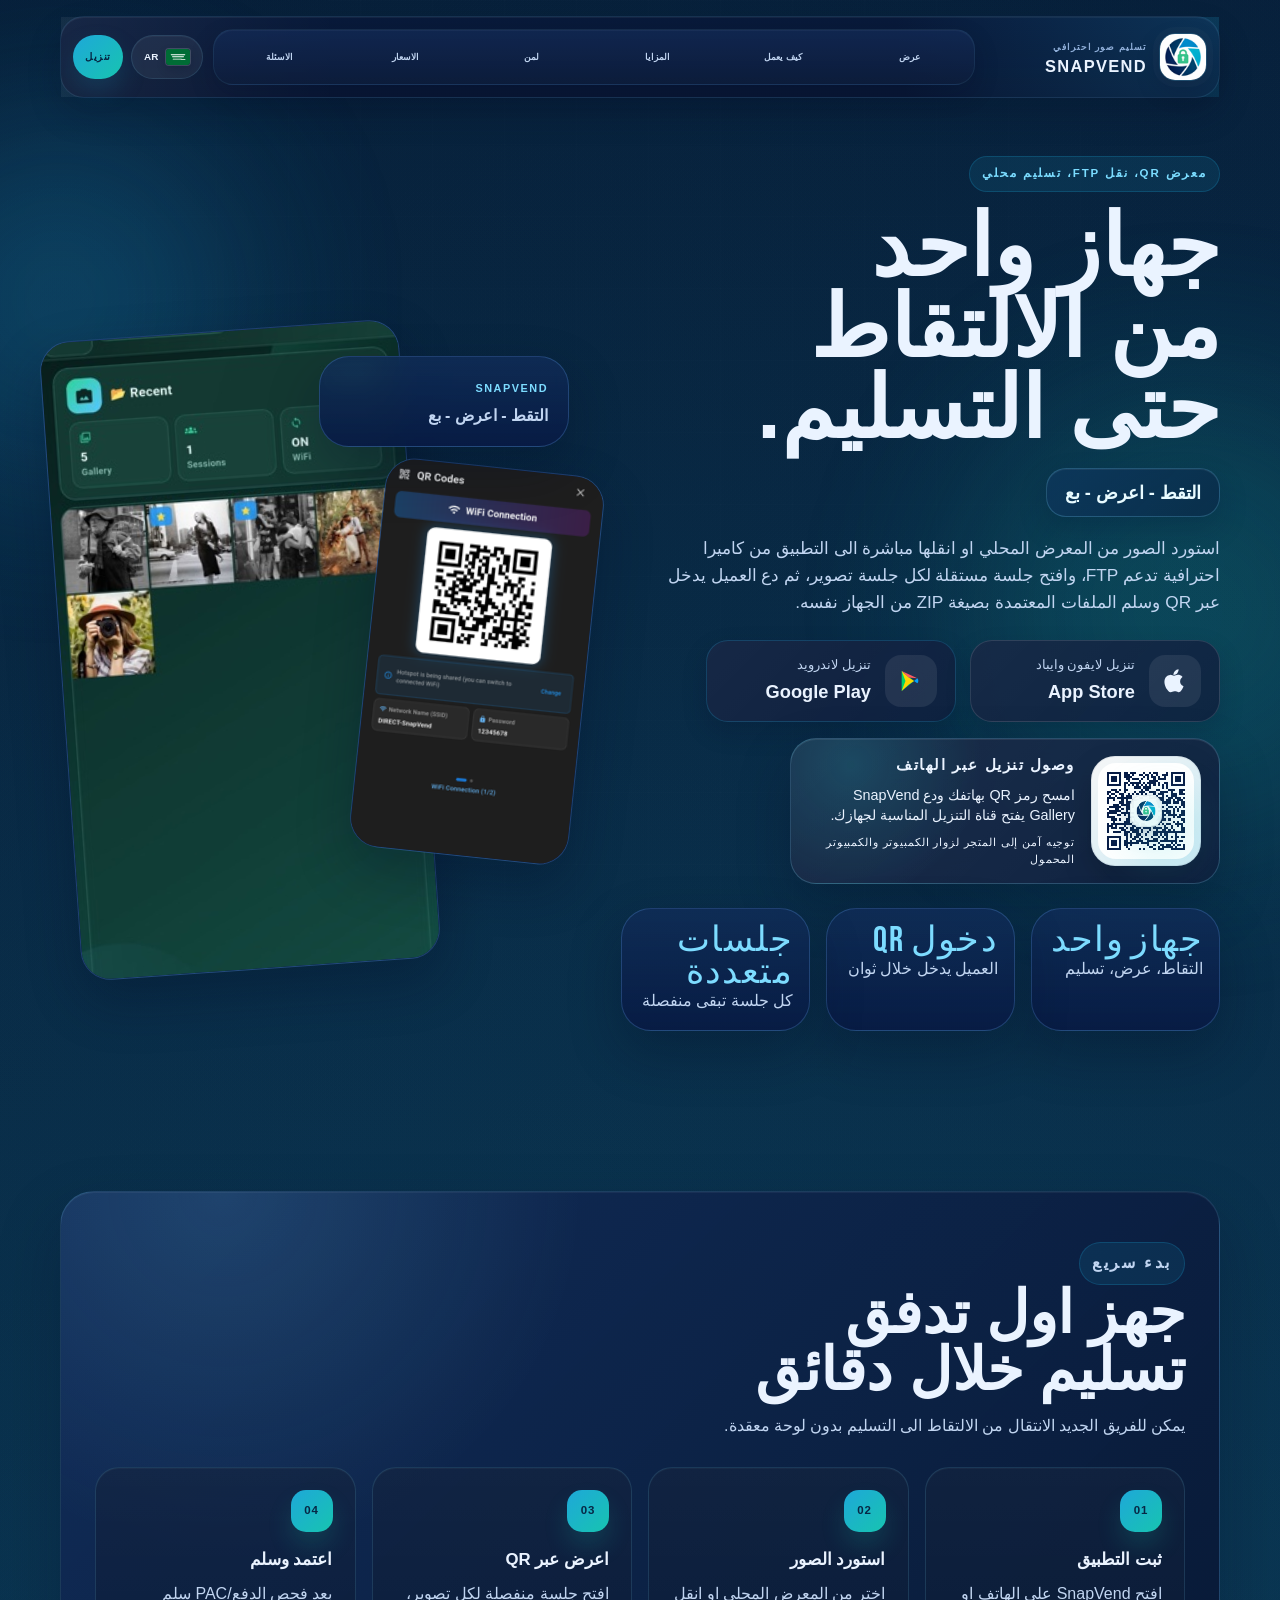
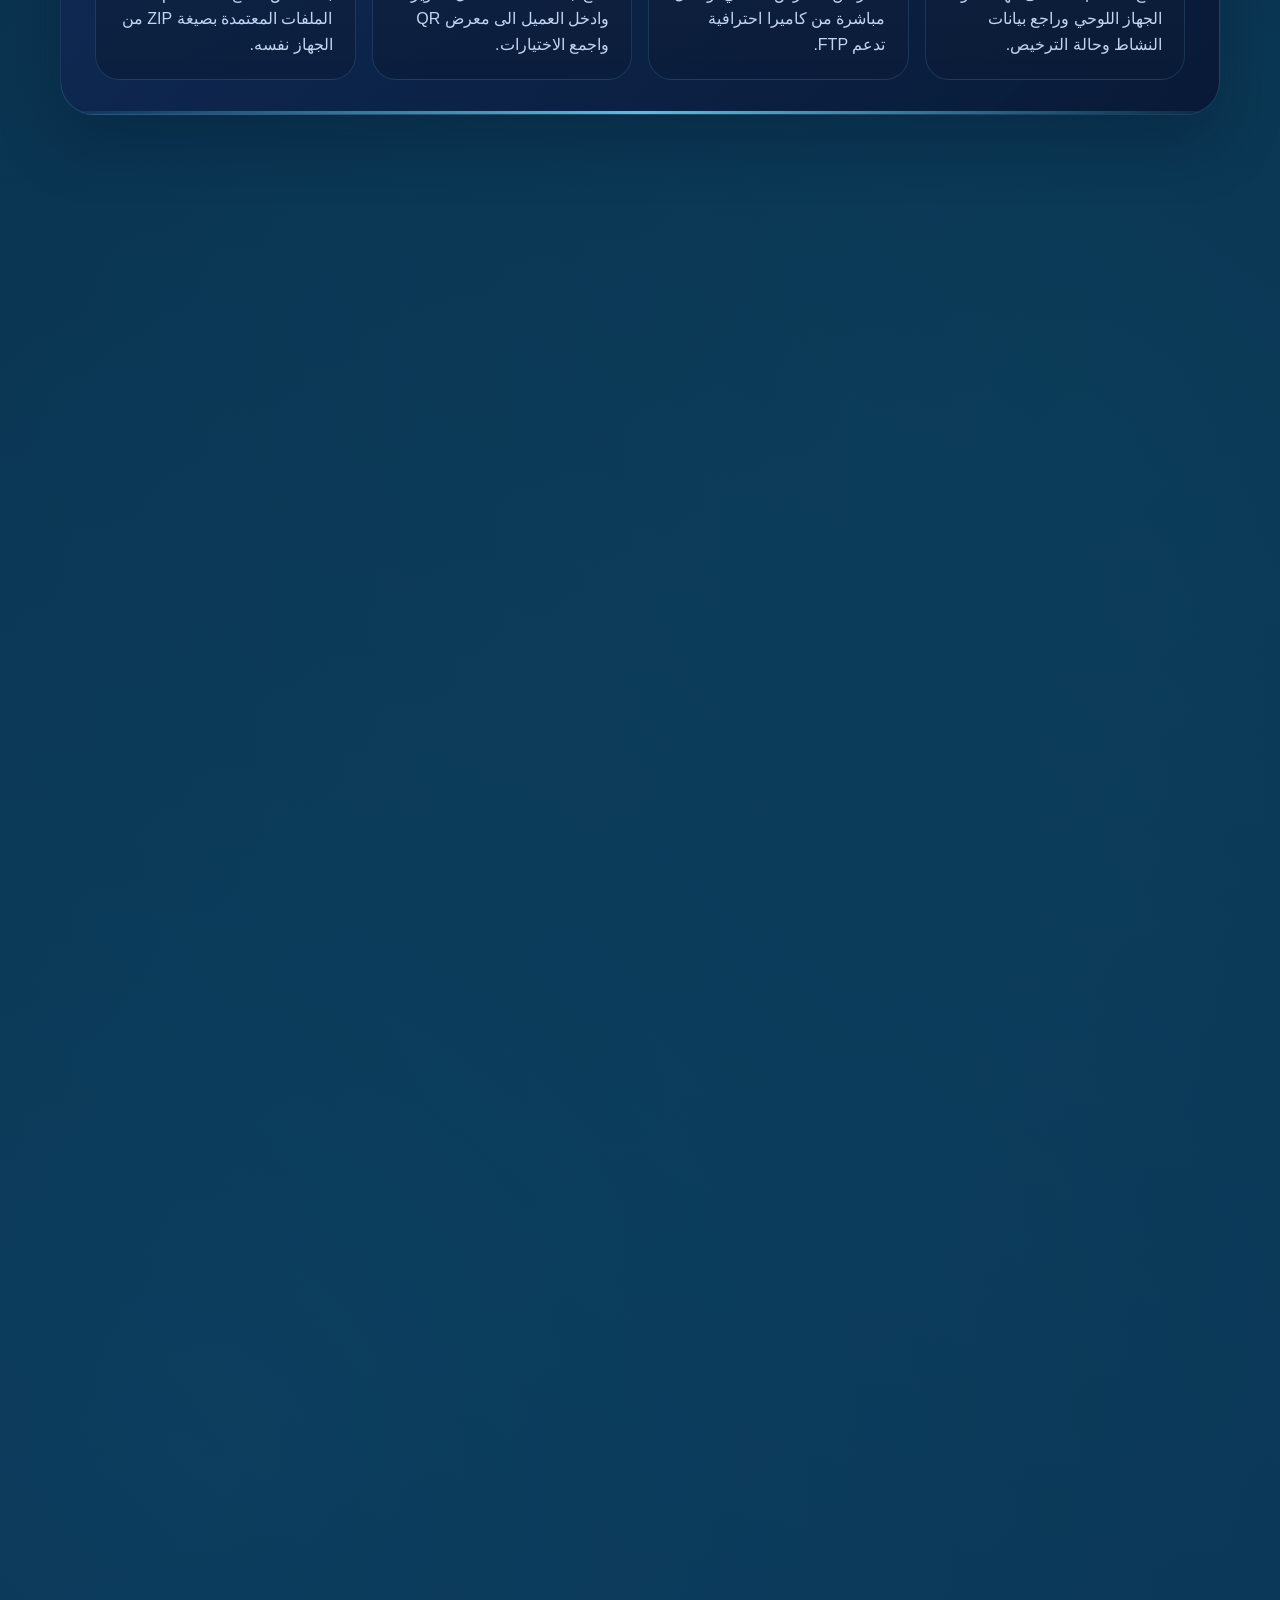
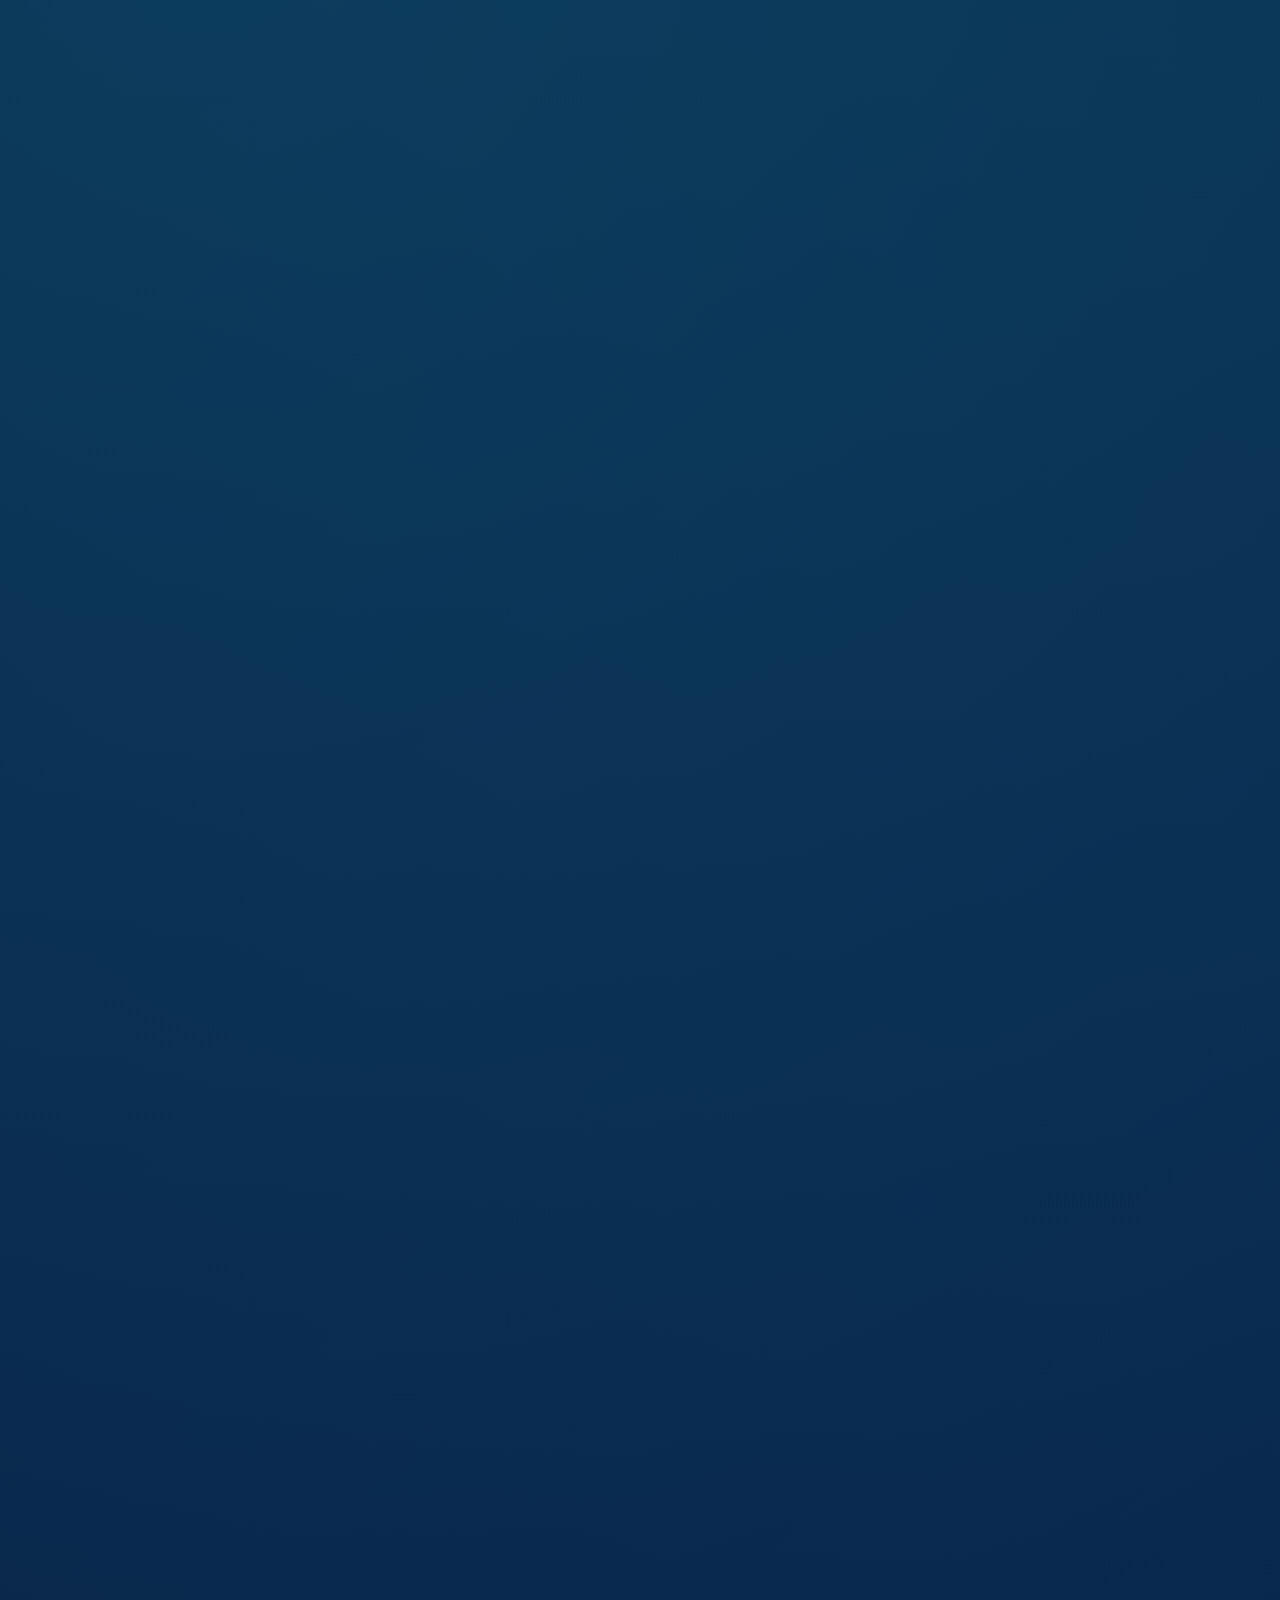
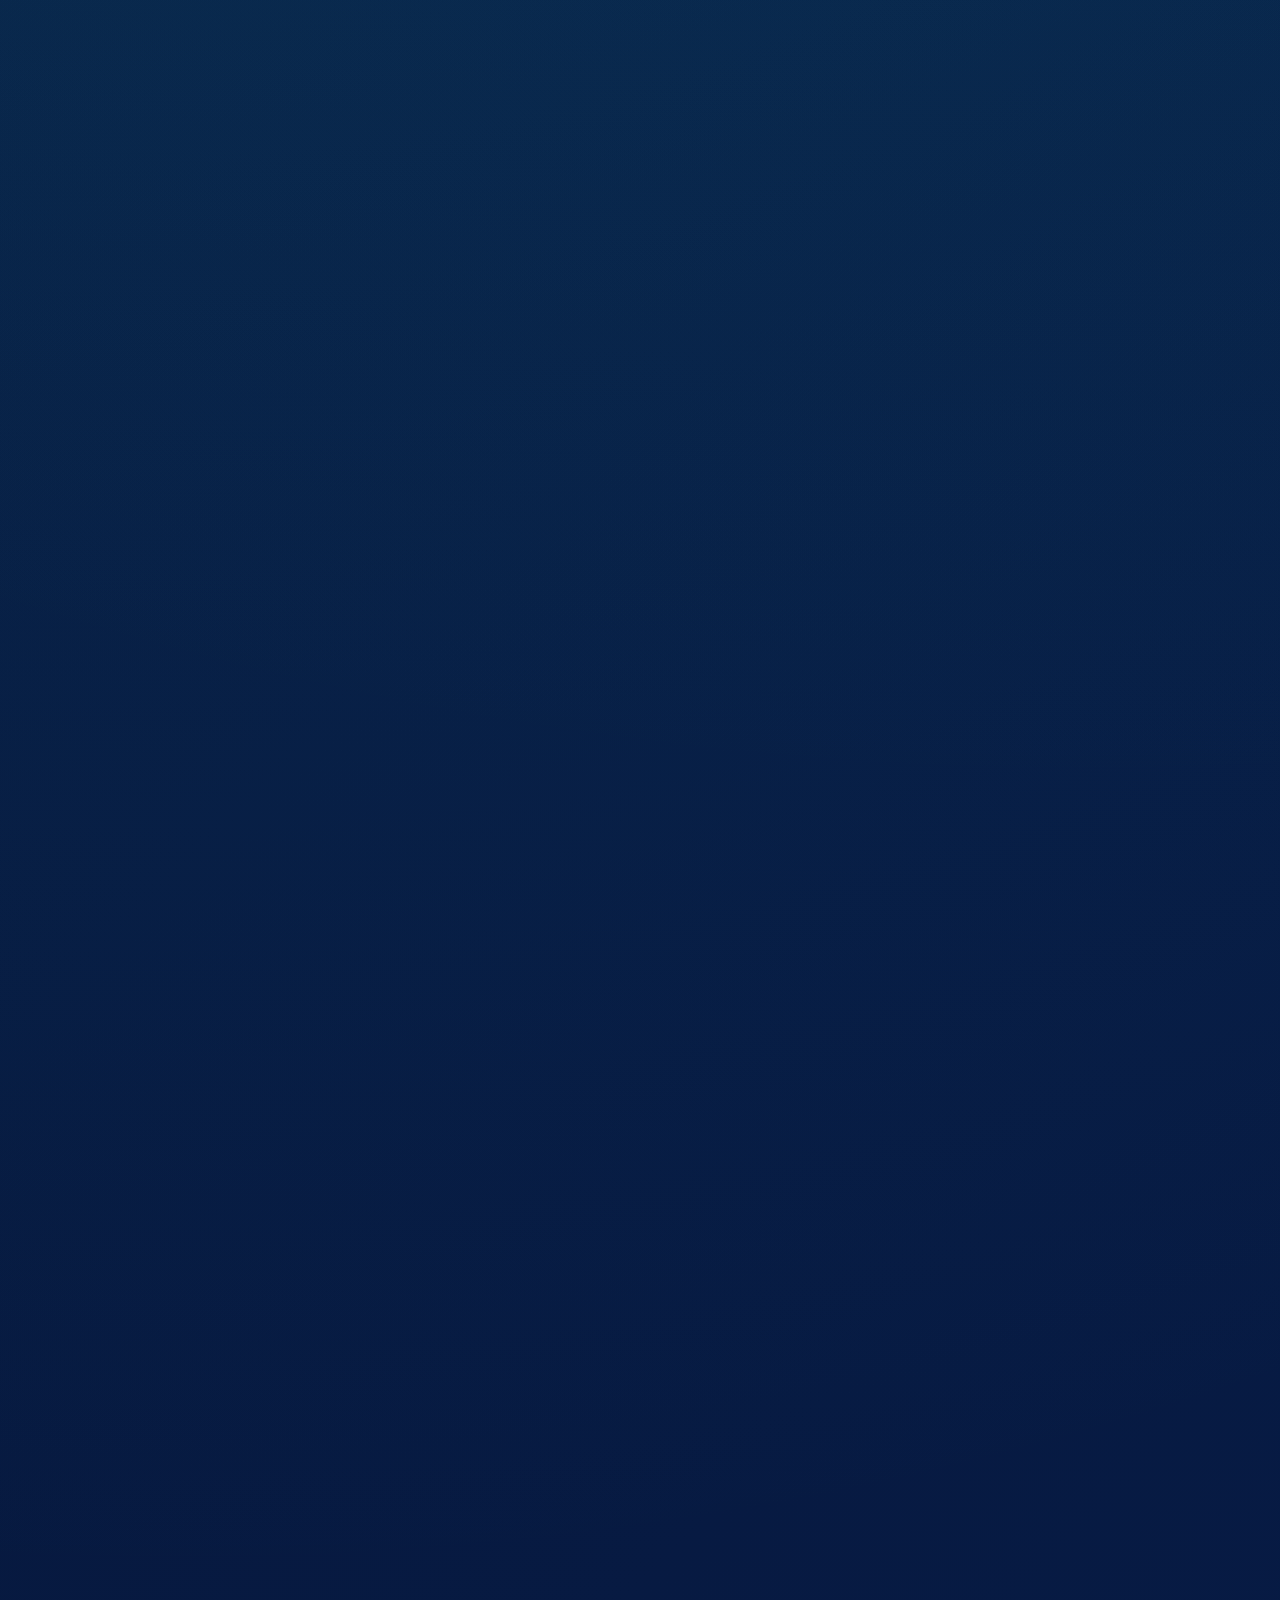
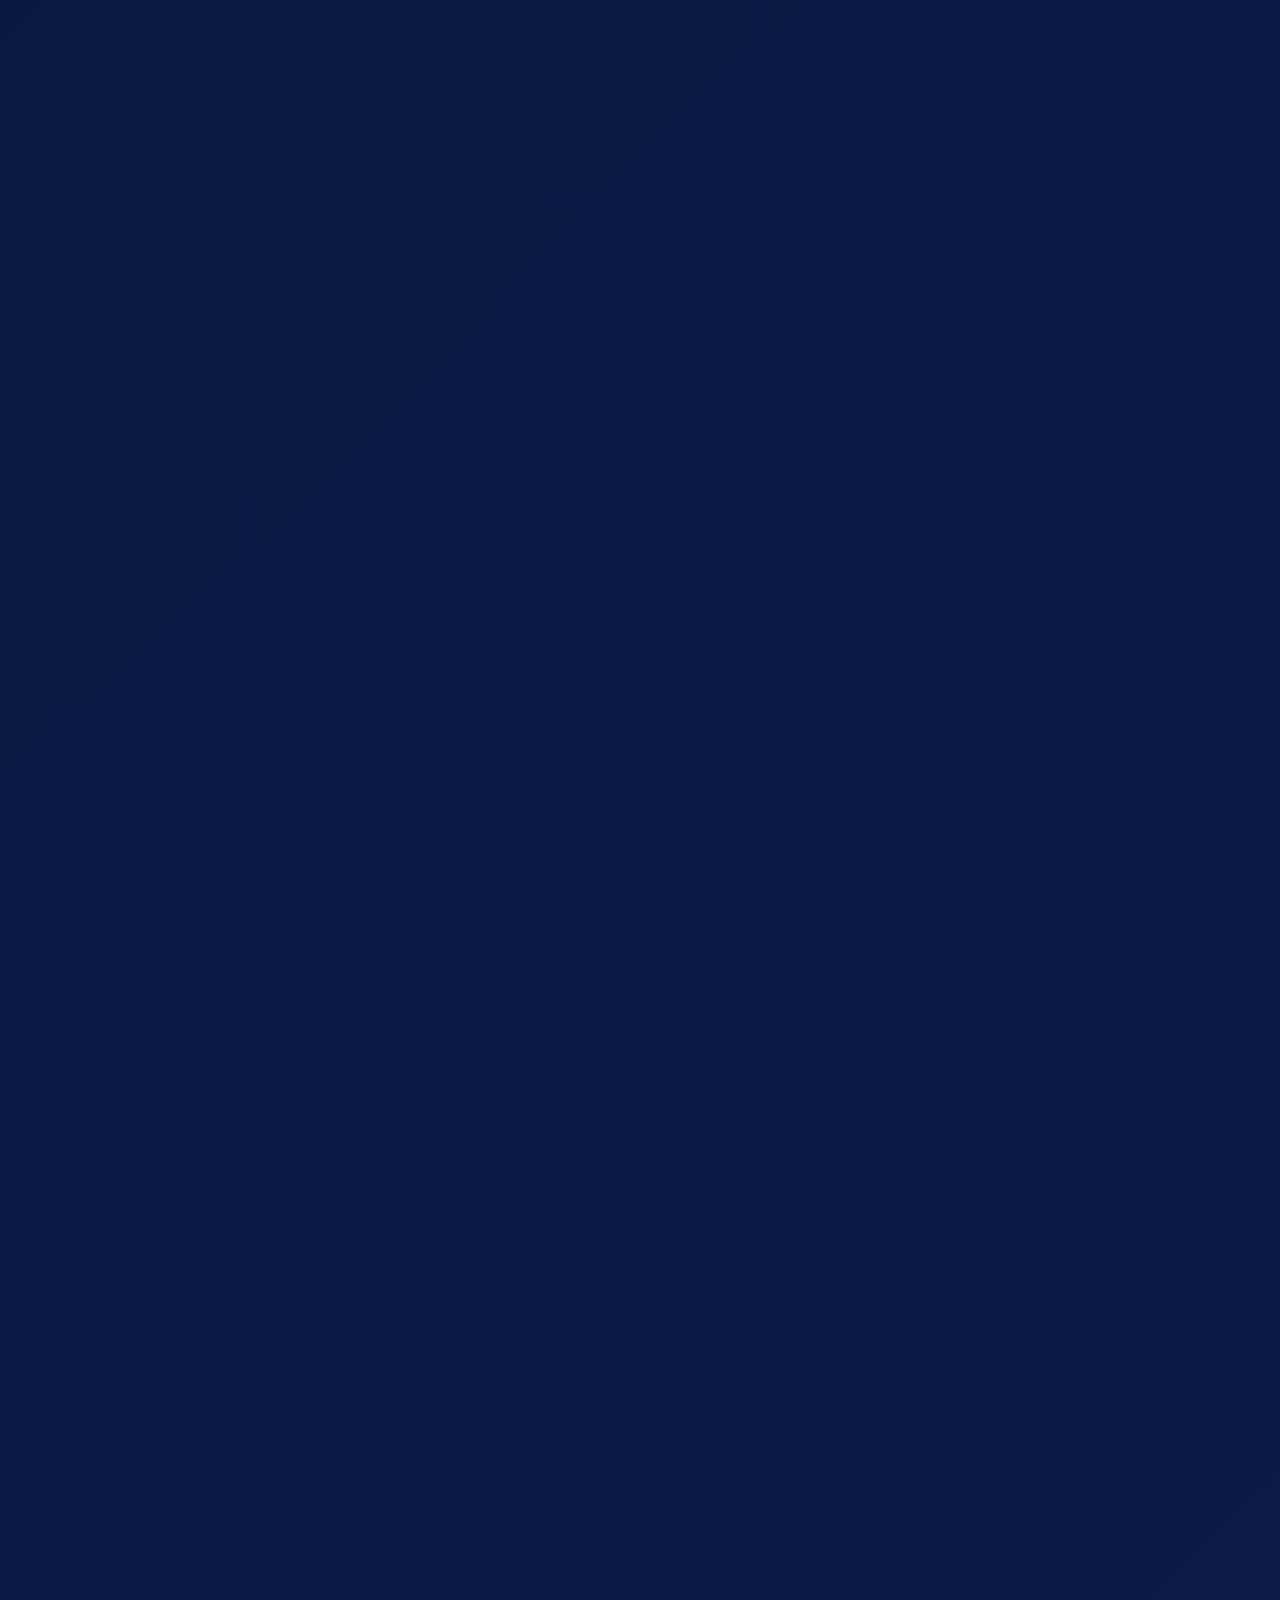
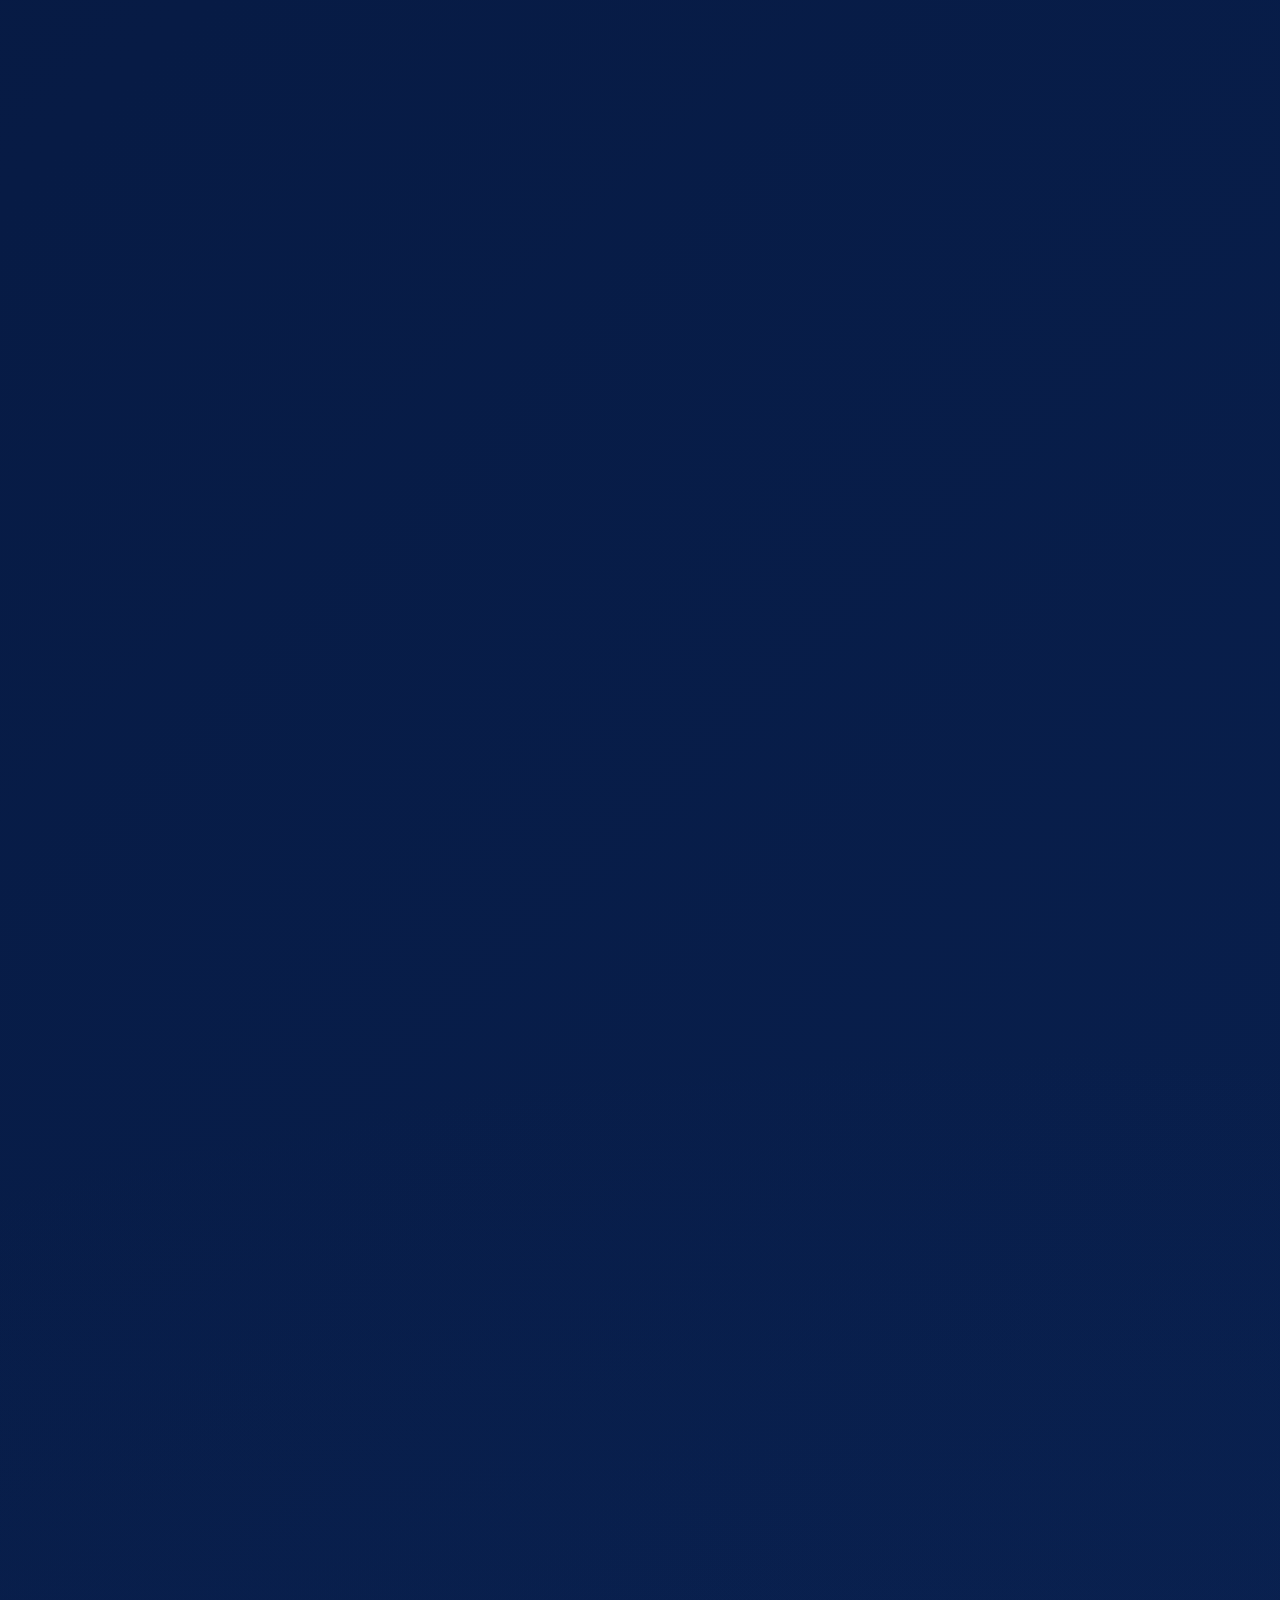
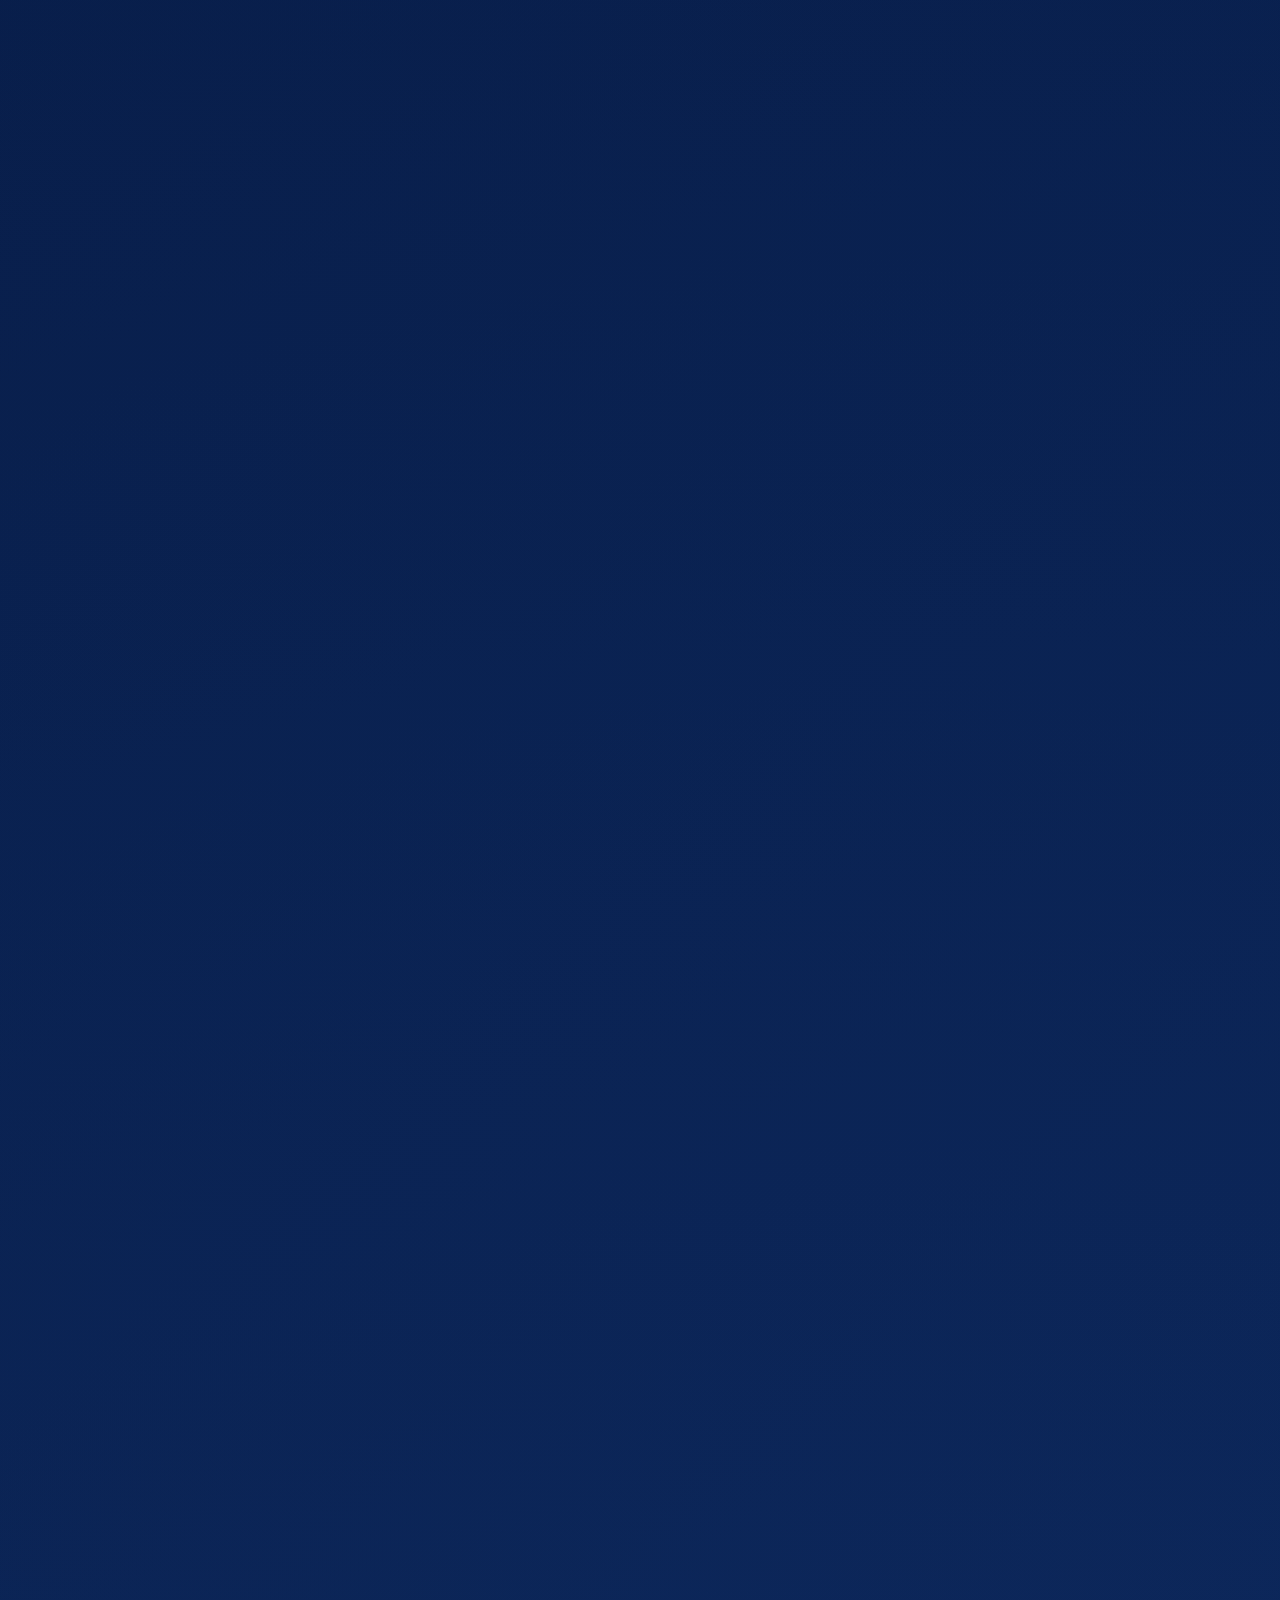
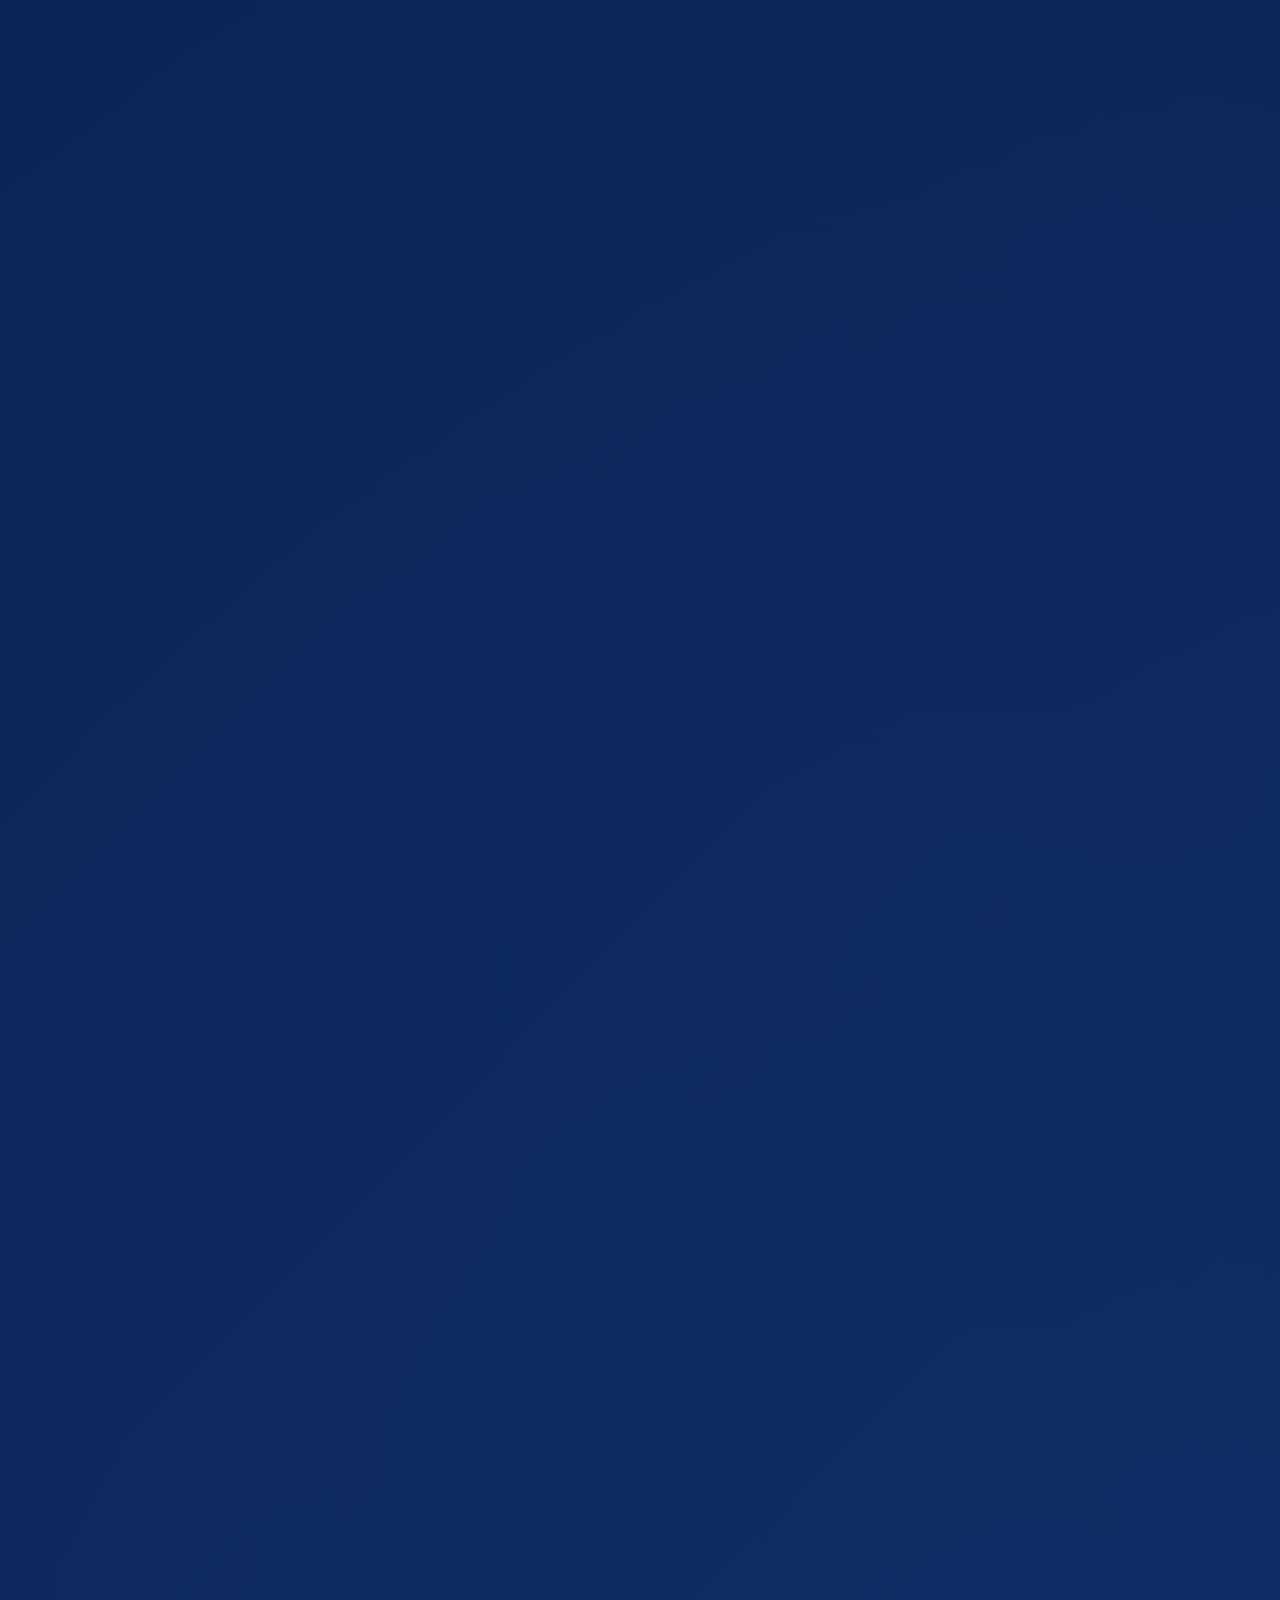
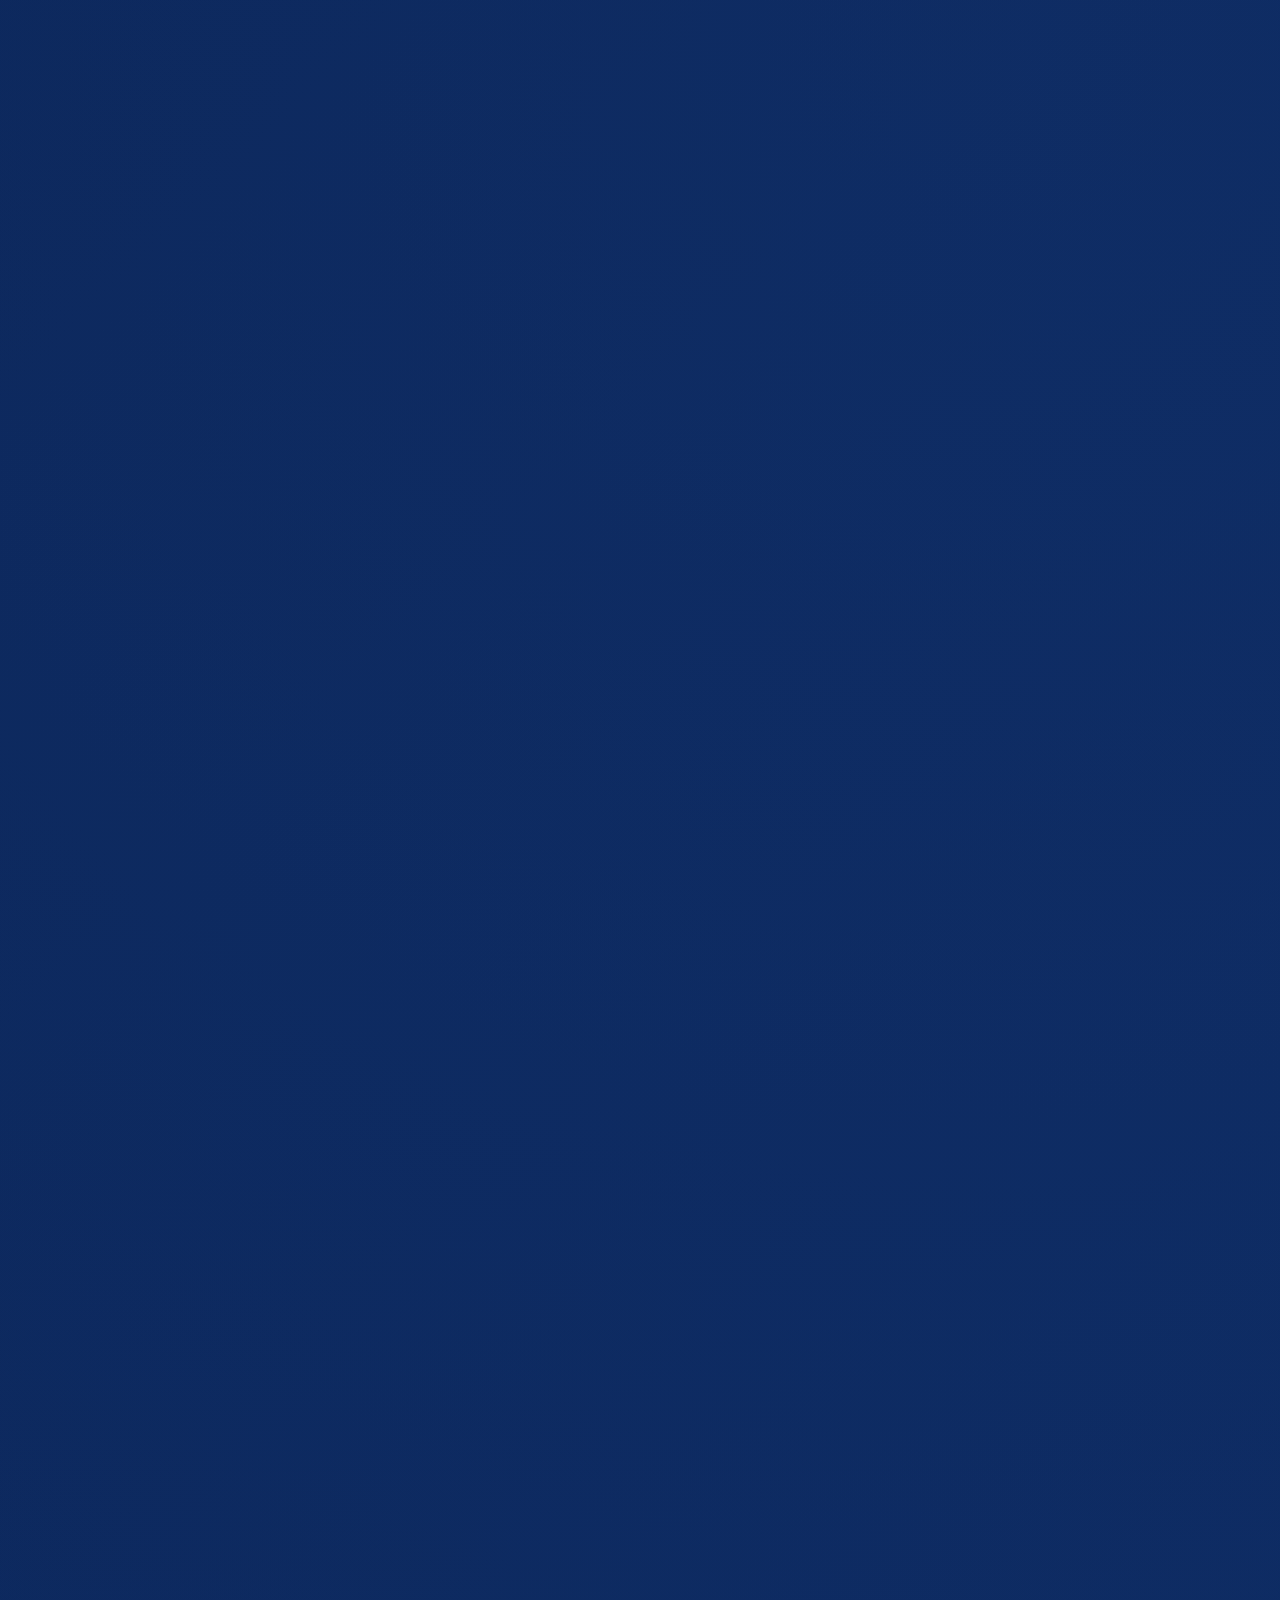
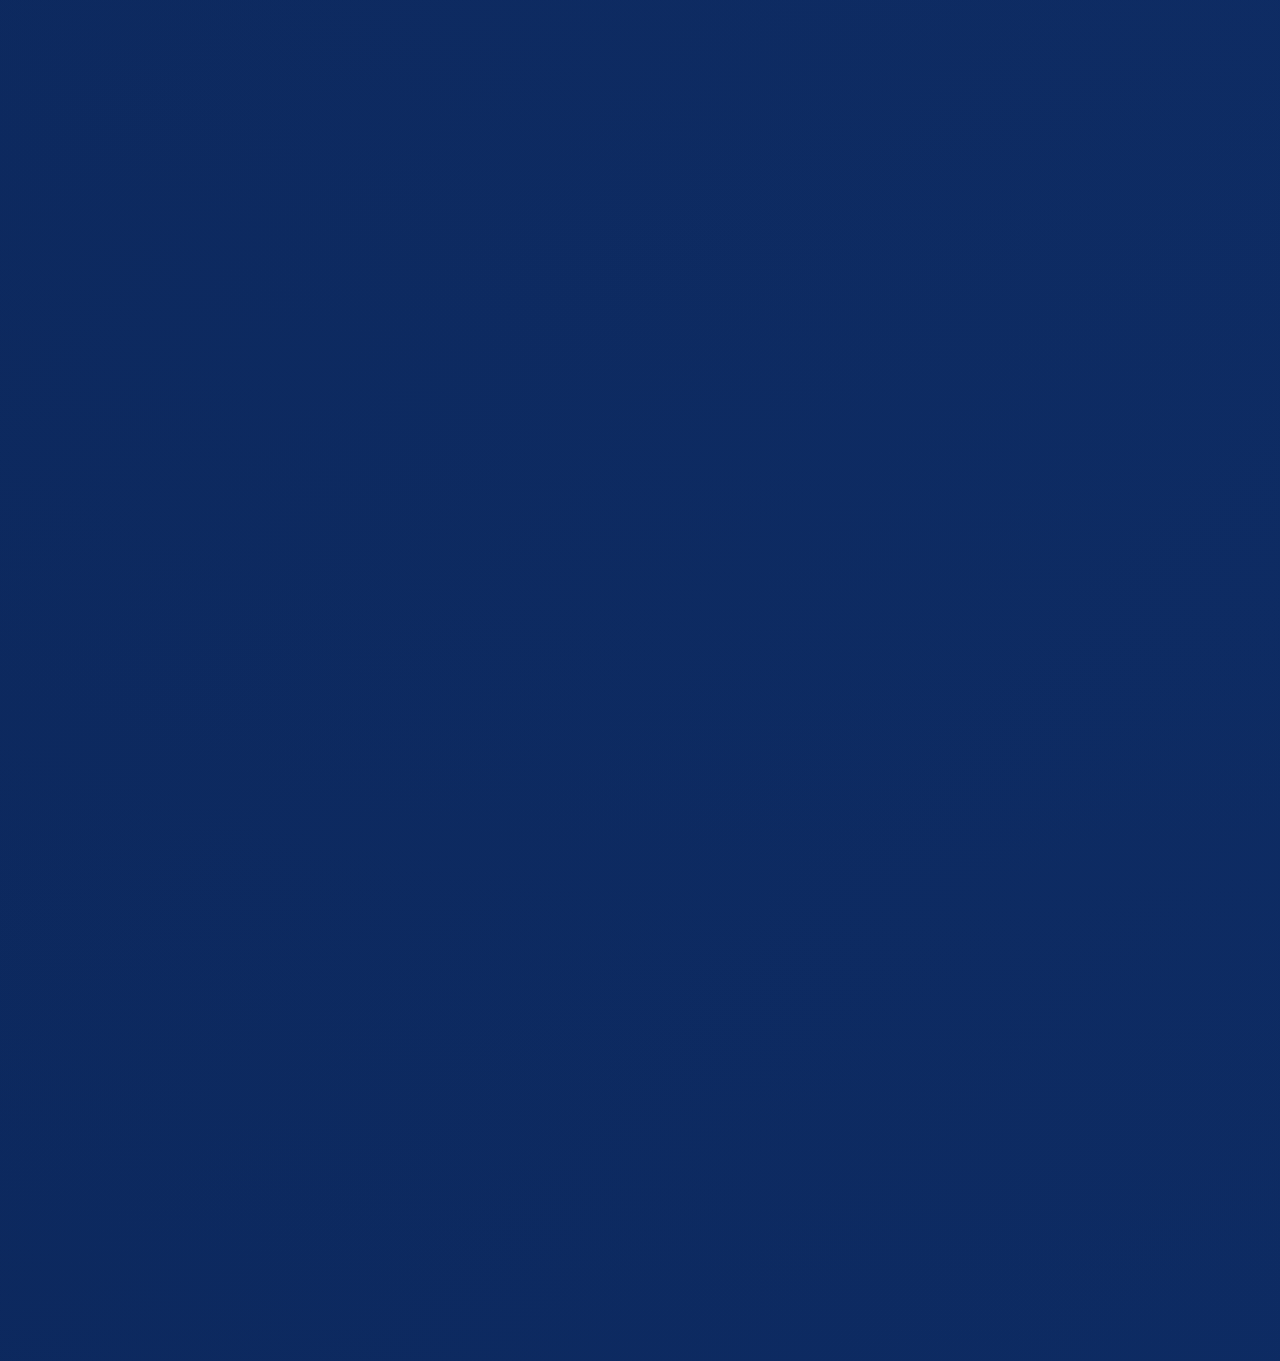
==== commit 8e9b53b5: "Add SnapVend privacy policy" ====
--- a/ar/index.html
+++ b/ar/index.html
@@ -72,10 +72,10 @@
     <link rel="manifest" href="../manifest.webmanifest">
     <link rel="preload" href="../assets/fonts/BebasNeue-Regular.ttf" as="font" type="font/ttf" crossorigin>
     <link rel="preload" href="../assets/fonts/JosefinSans-Bold.ttf" as="font" type="font/ttf" crossorigin>
-    <link rel="stylesheet" href="../styles.css?v=20260517152937">
-    <script type="application/ld+json">{"@context":"https://schema.org","@graph":[{"@type":"Organization","@id":"https://snapvendgallery.com/#organization","name":"SnapVend Gallery","alternateName":["SnapVend","SnapVend QR Gallery","SnapVend Photo Delivery"],"description":"يساعد SnapVend Gallery المصورين على ادارة معرض QR ونقل FTP من الكاميرا واختيار العميل وتسليم ZIP من هاتف او جهاز لوحي واحد.","disambiguatingDescription":"SnapVend Gallery هو تطبيق معرض QR وتسليم صور محلي للمصورين منشور على snapvendgallery.com.","slogan":"التقط - اعرض - بع","url":"https://snapvendgallery.com/","logo":{"@type":"ImageObject","url":"https://snapvendgallery.com/assets/branding/snapvend_logo_square.png"},"image":"https://snapvendgallery.com/assets/branding/snapvend_logo_square.png","sameAs":["https://snapvendgallery.com/","https://play.google.com/store/apps/details?id=com.snapvend.gallery","https://apps.apple.com/us/app/snapvend-gallery/id6764613281"],"contactPoint":[{"@id":"https://snapvendgallery.com/#sales-contact"}]},{"@type":"ContactPoint","@id":"https://snapvendgallery.com/#sales-contact","contactType":"sales","email":"snapvendinfo@gmail.com","url":"mailto:snapvendinfo@gmail.com","availableLanguage":["التركية","الإنجليزية","الإسبانية","الفرنسية","الألمانية","الإيطالية","البرتغالية","الروسية","العربية","الهندية","اليابانية","الصينية"]},{"@type":"WebSite","@id":"https://snapvendgallery.com/#website","url":"https://snapvendgallery.com/","name":"SnapVend Gallery","alternateName":"SnapVend","inLanguage":"ar","publisher":{"@id":"https://snapvendgallery.com/#organization"}},{"@type":"WebPage","@id":"https://snapvendgallery.com/ar/#webpage","url":"https://snapvendgallery.com/ar/","name":"SnapVend Gallery | معرض QR وتسليم محلي للمصورين","description":"يساعد SnapVend Gallery المصورين على ادارة معرض QR ونقل FTP من الكاميرا واختيار العميل وتسليم ZIP من هاتف او جهاز لوحي واحد.","inLanguage":"ar","isPartOf":{"@id":"https://snapvendgallery.com/#website"},"about":{"@id":"https://snapvendgallery.com/ar/#app"},"mainEntity":{"@id":"https://snapvendgallery.com/ar/#app"},"primaryImageOfPage":{"@type":"ImageObject","url":"https://snapvendgallery.com/assets/branding/snapvend_logo_square.png"},"keywords":"SnapVend Gallery, SnapVend, snapvendgallery.com, تطبيق SnapVend Gallery, تطبيق معرض QR للمصورين, تطبيق تسليم الصور, التقط - اعرض - بع, معرض QR، نقل FTP، تسليم محلي, QR والجلسات والتسليم في تدفق واحد, تدفق ميداني اكثر تحكما من مشاركة معرض تقليدية, مصمم لفرق التصوير الاحترافية في الموقع, اعرض مسارات العمل الميدانية التي يتفوق فيها SnapVend, ارسل طلبك او استفسارك او رسالة الشراكة مباشرة الينا, تجربة عميل اوضح مع دعم متعدد اللغات, جهز اول تدفق تسليم خلال دقائق, تظهر الصور الجديدة على الشاشة الكبيرة وتبدأ عملية البيع عبر QR, طريقة عمل التدفق المباشر, المبيعات والطباعة والترخيص في مسار احترافي واحد, استخدام Premium مضبوط عبر هاتف واحد + جهاز لوحي واحد, استيراد من كاميرا احترافية, افتح جلسة مستقلة, افتح المعرض عبر QR, اعرض الدفع المحلي واكد PAC, سلم ZIP وتابع الجلسة, لا يطلب من العميل تثبيت تطبيق اضافي, تنظيم قائم على الجلسات, البيع والتسليم من نفس الجهاز, تحكم تشغيلي للتصوير الحي, قواعد ترخيص وجهاز واضحة, شاشة الفعاليات, طلبات الطباعة في الأعراس, جاهز للتلفاز والجهاز اللوحي والكمبيوتر, تلتقط الكاميرا الصور وترسلها إلى التطبيق عبر FTP., تزداد الصور تلقائيا داخل شاشة العرض المباشر., يمسح العميل رمز QR ويختار صورته., تختفي الصورة المشتراة أو المرسلة للطباعة من شاشة العرض., عرض مبيعات مباشر, اعتماد الفريق وتحكم PAC, تجهيز طباعة حفلات الزفاف, تقارير وتصدير, جاهز لاشتراكات Google Play و App Store, تفعيل الجهاز ومسار استبدال الجهاز, اسم تجاري وشعار واسم ملف ZIP مخصص, تصوير الاعراس والفعاليات, الاستوديو والبورتريه, المدارس والرياضة والشركات, تصوير الشارع والمناطق السياحية والبورتريه المتنقل, فرق التسليم المتنقلة, الموقع ونقطة الدخول الاولى, المعرض واختيار العميل, الاعتماد والتسليم, ثبت التطبيق, استورد الصور, اعرض عبر QR, اعتمد وسلم, حفلات الزفاف واختيار الضيوف, قائمة طباعة الاعراس, طاولة الاختيار في الاستوديو, المدارس والرياضة, بيع البورتريه في الشارع والمناطق السياحية, جناح الفعاليات, فرق طباعة وتسليم الاعراس, فرق التسليم السريع, استوديوهات تهتم بالعلامة, عمليات تعمل عبر الشبكة المحلية, فرق تدير جلسات متعددة, تسليم يومي غير محدود, عروض مباشرة غير محدودة وشاشة بيع كبيرة, قائمة انتظار الطباعة / قائمة طلبات غير محدودة, تقارير مفصلة للمبيعات والتنزيلات والتحويل, اعتماد الدفع/PAC وتدفق تسليم ZIP, تفعيل هاتف واحد + جهاز لوحي واحد, استعادة الشراء وادارة الاشتراك, كل ميزات التشغيل في Premium الشهري, تكلفة اجمالية افضل خلال 12 شهرا, نافذة offline لمدة 14 يوما للترخيص الموثق, استخدام مستدام للاعراس والفعاليات وفرق الميدان المكثفة, عرض مباشر وقائمة طباعة وتقارير غير محدودة طوال العام, تحكم كامل بالعلامة وتدفق التسليم, الوصول عبر QR والجلسات والدفع والتسليم تتحرك داخل تدفق واحد مترابط., مناسب لحفلات الزفاف والفعاليات والاستوديو وبيع البورتريه المتنقل., يعتمد على شبكة محلية سريعة ومضبوطة واقل اعتمادا على تغطية الانترنت., استفسار عام, طلب عرض, الاسعار, شراكة, طلب خاص","hasPart":[{"@id":"https://snapvendgallery.com/ar/#audience"},{"@id":"https://snapvendgallery.com/ar/#language-support-benefits"},{"@id":"https://snapvendgallery.com/ar/#why-snapvend"},{"@id":"https://snapvendgallery.com/ar/#live-presentation"},{"@id":"https://snapvendgallery.com/ar/#field-operations"},{"@id":"https://snapvendgallery.com/ar/#quick-start"},{"@id":"https://snapvendgallery.com/ar/#use-cases"},{"@id":"https://snapvendgallery.com/ar/#reference-profiles"},{"@id":"https://snapvendgallery.com/ar/#faq"},{"@id":"https://snapvendgallery.com/ar/#contact-page"},{"@id":"https://snapvendgallery.com/ar/#contact-topics"},{"@id":"https://snapvendgallery.com/ar/#why-snapvend-points"},{"@id":"https://snapvendgallery.com/ar/#supported-languages"}]},{"@type":"SoftwareApplication","@id":"https://snapvendgallery.com/ar/#app","name":"SnapVend Gallery","alternateName":["SnapVend","SnapVend QR Gallery","SnapVend Photographer Gallery"],"description":"يساعد SnapVend Gallery المصورين على ادارة معرض QR ونقل FTP من الكاميرا واختيار العميل وتسليم ZIP من هاتف او جهاز لوحي واحد.","disambiguatingDescription":"SnapVend Gallery هو تطبيق جوال للمصورين يجمع معرض QR ونقل FTP من الكاميرا وتسليم ZIP المحلي.","applicationCategory":"BusinessApplication","applicationSubCategory":"تدفق الصور وادارة الطباعة والتسليم","applicationSuite":"SnapVend Gallery","identifier":"com.snapvend.gallery","operatingSystem":"ANDROID, IOS","inLanguage":"ar","availableLanguage":["التركية","الإنجليزية","الإسبانية","الفرنسية","الألمانية","الإيطالية","البرتغالية","الروسية","العربية","الهندية","اليابانية","الصينية"],"url":"https://snapvendgallery.com/ar/","mainEntityOfPage":"https://snapvendgallery.com/ar/","image":"https://snapvendgallery.com/assets/branding/snapvend_logo_square.png","screenshot":["https://snapvendgallery.com/assets/marketing/google_play/web/01_gallery_dashboard_hero.jpg","https://snapvendgallery.com/assets/marketing/google_play/web/02_session_qr_access_hero.png","https://snapvendgallery.com/assets/marketing/google_play/web/05_ftp_server_settings_web.png","https://snapvendgallery.com/assets/marketing/google_play/web/01_gallery_dashboard_web.png","https://snapvendgallery.com/assets/marketing/google_play/web/03_browser_gallery_selection_web.png","https://snapvendgallery.com/assets/marketing/google_play/web/06_customer_gallery_selection_en_web.png","https://snapvendgallery.com/assets/marketing/google_play/web/04_payment_approval_flow_web.png","https://snapvendgallery.com/assets/marketing/google_play/web/07_reports_dashboard_web.png"],"keywords":"SnapVend Gallery, SnapVend, snapvendgallery.com, تطبيق SnapVend Gallery, تطبيق معرض QR للمصورين, تطبيق تسليم الصور, التقط - اعرض - بع, معرض QR، نقل FTP، تسليم محلي, QR والجلسات والتسليم في تدفق واحد, تدفق ميداني اكثر تحكما من مشاركة معرض تقليدية, مصمم لفرق التصوير الاحترافية في الموقع, اعرض مسارات العمل الميدانية التي يتفوق فيها SnapVend, ارسل طلبك او استفسارك او رسالة الشراكة مباشرة الينا, تجربة عميل اوضح مع دعم متعدد اللغات, جهز اول تدفق تسليم خلال دقائق, تظهر الصور الجديدة على الشاشة الكبيرة وتبدأ عملية البيع عبر QR, طريقة عمل التدفق المباشر, المبيعات والطباعة والترخيص في مسار احترافي واحد, استخدام Premium مضبوط عبر هاتف واحد + جهاز لوحي واحد, استيراد من كاميرا احترافية, افتح جلسة مستقلة, افتح المعرض عبر QR, اعرض الدفع المحلي واكد PAC, سلم ZIP وتابع الجلسة, لا يطلب من العميل تثبيت تطبيق اضافي, تنظيم قائم على الجلسات, البيع والتسليم من نفس الجهاز, تحكم تشغيلي للتصوير الحي, قواعد ترخيص وجهاز واضحة, شاشة الفعاليات, طلبات الطباعة في الأعراس, جاهز للتلفاز والجهاز اللوحي والكمبيوتر, تلتقط الكاميرا الصور وترسلها إلى التطبيق عبر FTP., تزداد الصور تلقائيا داخل شاشة العرض المباشر., يمسح العميل رمز QR ويختار صورته., تختفي الصورة المشتراة أو المرسلة للطباعة من شاشة العرض., عرض مبيعات مباشر, اعتماد الفريق وتحكم PAC, تجهيز طباعة حفلات الزفاف, تقارير وتصدير, جاهز لاشتراكات Google Play و App Store, تفعيل الجهاز ومسار استبدال الجهاز, اسم تجاري وشعار واسم ملف ZIP مخصص, تصوير الاعراس والفعاليات, الاستوديو والبورتريه, المدارس والرياضة والشركات, تصوير الشارع والمناطق السياحية والبورتريه المتنقل, فرق التسليم المتنقلة, الموقع ونقطة الدخول الاولى, المعرض واختيار العميل, الاعتماد والتسليم, ثبت التطبيق, استورد الصور, اعرض عبر QR, اعتمد وسلم, حفلات الزفاف واختيار الضيوف, قائمة طباعة الاعراس, طاولة الاختيار في الاستوديو, المدارس والرياضة, بيع البورتريه في الشارع والمناطق السياحية, جناح الفعاليات, فرق طباعة وتسليم الاعراس, فرق التسليم السريع, استوديوهات تهتم بالعلامة, عمليات تعمل عبر الشبكة المحلية, فرق تدير جلسات متعددة, تسليم يومي غير محدود, عروض مباشرة غير محدودة وشاشة بيع كبيرة, قائمة انتظار الطباعة / قائمة طلبات غير محدودة, تقارير مفصلة للمبيعات والتنزيلات والتحويل, اعتماد الدفع/PAC وتدفق تسليم ZIP, تفعيل هاتف واحد + جهاز لوحي واحد, استعادة الشراء وادارة الاشتراك, كل ميزات التشغيل في Premium الشهري, تكلفة اجمالية افضل خلال 12 شهرا, نافذة offline لمدة 14 يوما للترخيص الموثق, استخدام مستدام للاعراس والفعاليات وفرق الميدان المكثفة, عرض مباشر وقائمة طباعة وتقارير غير محدودة طوال العام, تحكم كامل بالعلامة وتدفق التسليم, الوصول عبر QR والجلسات والدفع والتسليم تتحرك داخل تدفق واحد مترابط., مناسب لحفلات الزفاف والفعاليات والاستوديو وبيع البورتريه المتنقل., يعتمد على شبكة محلية سريعة ومضبوطة واقل اعتمادا على تغطية الانترنت., استفسار عام, طلب عرض, الاسعار, شراكة, طلب خاص","brand":{"@type":"Brand","name":"SnapVend Gallery","alternateName":"SnapVend"},"publisher":{"@id":"https://snapvendgallery.com/#organization"},"isAccessibleForFree":true,"featureList":["استيراد من كاميرا احترافية","افتح جلسة مستقلة","افتح المعرض عبر QR","اعرض الدفع المحلي واكد PAC","سلم ZIP وتابع الجلسة","لا يطلب من العميل تثبيت تطبيق اضافي","تنظيم قائم على الجلسات","البيع والتسليم من نفس الجهاز","تحكم تشغيلي للتصوير الحي","قواعد ترخيص وجهاز واضحة","شاشة الفعاليات","طلبات الطباعة في الأعراس","جاهز للتلفاز والجهاز اللوحي والكمبيوتر","تلتقط الكاميرا الصور وترسلها إلى التطبيق عبر FTP.","تزداد الصور تلقائيا داخل شاشة العرض المباشر.","يمسح العميل رمز QR ويختار صورته.","تختفي الصورة المشتراة أو المرسلة للطباعة من شاشة العرض.","عرض مبيعات مباشر","اعتماد الفريق وتحكم PAC","تجهيز طباعة حفلات الزفاف","تقارير وتصدير","جاهز لاشتراكات Google Play و App Store","تفعيل الجهاز ومسار استبدال الجهاز","اسم تجاري وشعار واسم ملف ZIP مخصص","ثبت التطبيق","استورد الصور","اعرض عبر QR","اعتمد وسلم","تسليم يومي غير محدود","عروض مباشرة غير محدودة وشاشة بيع كبيرة","قائمة انتظار الطباعة / قائمة طلبات غير محدودة","تقارير مفصلة للمبيعات والتنزيلات والتحويل","اعتماد الدفع/PAC وتدفق تسليم ZIP","تفعيل هاتف واحد + جهاز لوحي واحد","استعادة الشراء وادارة الاشتراك","كل ميزات التشغيل في Premium الشهري","تكلفة اجمالية افضل خلال 12 شهرا","نافذة offline لمدة 14 يوما للترخيص الموثق","استخدام مستدام للاعراس والفعاليات وفرق الميدان المكثفة","عرض مباشر وقائمة طباعة وتقارير غير محدودة طوال العام","تحكم كامل بالعلامة وتدفق التسليم","الموقع ونقطة الدخول الاولى","المعرض واختيار العميل","الاعتماد والتسليم","حفلات الزفاف واختيار الضيوف","قائمة طباعة الاعراس"],"additionalProperty":[{"@type":"PropertyValue","name":"اللغات المدعومة","value":"التركية, الإنجليزية, الإسبانية, الفرنسية, الألمانية, الإيطالية, البرتغالية, الروسية, العربية, الهندية, اليابانية, الصينية"},{"@type":"PropertyValue","name":"تغطية تدفق العميل المترجم","value":"تجربة عميل اوضح مع دعم متعدد اللغات"},{"@type":"PropertyValue","name":"فرق SnapVend","value":"الوصول عبر QR والجلسات والدفع والتسليم تتحرك داخل تدفق واحد مترابط. | مناسب لحفلات الزفاف والفعاليات والاستوديو وبيع البورتريه المتنقل. | يعتمد على شبكة محلية سريعة ومضبوطة واقل اعتمادا على تغطية الانترنت."},{"@type":"PropertyValue","name":"طريقة عمل التدفق المباشر","value":"تلتقط الكاميرا الصور وترسلها إلى التطبيق عبر FTP. | تزداد الصور تلقائيا داخل شاشة العرض المباشر. | يمسح العميل رمز QR ويختار صورته. | تختفي الصورة المشتراة أو المرسلة للطباعة من شاشة العرض."},{"@type":"PropertyValue","name":"ترخيص Premium","value":"استخدام Premium مضبوط عبر هاتف واحد + جهاز لوحي واحد: يزيل Premium حدود التسليم والعرض المباشر وقائمة طلبات الطباعة. ويمكن للترخيص الموثق متابعة العمل خلال نافذة offline المحددة."},{"@type":"PropertyValue","name":"Premium (شهري)","value":"يجمع Premium التسليم غير المحدود والعرض المباشر وقائمة انتظار الطباعة والتقارير المفصلة واعتماد الدفع/PAC وتسليم ZIP بالعلامة وتفعيل هاتف واحد + جهاز لوحي واحد. يوفر Premium السنوي نفس الحقوق بتكلفة سنوية افضل."}],"audience":[{"@type":"Audience","audienceType":"تصوير الاعراس والفعاليات","description":"مسار قوي لفرق تصوير الاعراس التي تريد ادارة الاختيار السريع والتسليم الفوري وقائمة الطباعة داخل العملية نفسها."},{"@type":"Audience","audienceType":"الاستوديو والبورتريه","description":"استوديوهات تريد مراجعة الصور واختيارها وتسليمها مع العميل."},{"@type":"Audience","audienceType":"المدارس والرياضة والشركات","description":"فرق تدير جلسات كثيرة بدون خلط العملاء او التسليمات."},{"@type":"Audience","audienceType":"تصوير الشارع والمناطق السياحية والبورتريه المتنقل","description":"مناسب للمصورين الذين يريدون التصوير في الموقع وعرض الصور المختارة مباشرة وبيعها بشكل فردي او ضمن باقات."},{"@type":"Audience","audienceType":"فرق التسليم المتنقلة","description":"عمليات تعمل عبر الشبكة المحلية او نقطة الاتصال بدون اعتماد على الانترنت."}],"offers":[{"@type":"Offer","name":"Free","description":"10 عمليات تسليم صور يوميا | 10 طلبات طباعة يوميا | 10 عروض مباشرة يوميا | تبقى علامة SnapVend ظاهرة | اختبر التدفق الاساسي قبل الاشتراك","price":0,"priceCurrency":"SAR","availability":"https://schema.org/InStock","url":"https://snapvendgallery.com/ar/#pricing"},{"@type":"Offer","name":"Premium (شهري)","description":"تسليم يومي غير محدود | عروض مباشرة غير محدودة وشاشة بيع كبيرة | قائمة انتظار الطباعة / قائمة طلبات غير محدودة | تقارير مفصلة للمبيعات والتنزيلات والتحويل | اعتماد الدفع/PAC وتدفق تسليم ZIP | تفعيل هاتف واحد + جهاز لوحي واحد | اسم تجاري وشعار واسم ملف ZIP مخصص | استعادة الشراء وادارة الاشتراك","price":33.58,"priceCurrency":"SAR","availability":"https://schema.org/InStock","url":"https://snapvendgallery.com/ar/#pricing"},{"@type":"Offer","name":"Premium (سنوي)","description":"كل ميزات التشغيل في Premium الشهري | تكلفة اجمالية افضل خلال 12 شهرا | نافذة offline لمدة 14 يوما للترخيص الموثق | استخدام مستدام للاعراس والفعاليات وفرق الميدان المكثفة | عرض مباشر وقائمة طباعة وتقارير غير محدودة طوال العام | تحكم كامل بالعلامة وتدفق التسليم","price":335.78,"priceCurrency":"SAR","availability":"https://schema.org/InStock","url":"https://snapvendgallery.com/ar/#pricing"}],"downloadUrl":["https://play.google.com/store/apps/details?id=com.snapvend.gallery","https://apps.apple.com/us/app/snapvend-gallery/id6764613281"],"installUrl":["https://play.google.com/store/apps/details?id=com.snapvend.gallery","https://apps.apple.com/us/app/snapvend-gallery/id6764613281"],"dateModified":"2026-05-17"},{"@type":"ItemList","@id":"https://snapvendgallery.com/ar/#audience","url":"https://snapvendgallery.com/ar/#audience","name":"مصمم لفرق التصوير الاحترافية في الموقع","numberOfItems":5,"itemListElement":[{"@type":"ListItem","position":1,"item":{"@type":"Thing","name":"تصوير الاعراس والفعاليات","description":"مسار قوي لفرق تصوير الاعراس التي تريد ادارة الاختيار السريع والتسليم الفوري وقائمة الطباعة داخل العملية نفسها."}},{"@type":"ListItem","position":2,"item":{"@type":"Thing","name":"الاستوديو والبورتريه","description":"استوديوهات تريد مراجعة الصور واختيارها وتسليمها مع العميل."}},{"@type":"ListItem","position":3,"item":{"@type":"Thing","name":"المدارس والرياضة والشركات","description":"فرق تدير جلسات كثيرة بدون خلط العملاء او التسليمات."}},{"@type":"ListItem","position":4,"item":{"@type":"Thing","name":"تصوير الشارع والمناطق السياحية والبورتريه المتنقل","description":"مناسب للمصورين الذين يريدون التصوير في الموقع وعرض الصور المختارة مباشرة وبيعها بشكل فردي او ضمن باقات."}},{"@type":"ListItem","position":5,"item":{"@type":"Thing","name":"فرق التسليم المتنقلة","description":"عمليات تعمل عبر الشبكة المحلية او نقطة الاتصال بدون اعتماد على الانترنت."}}]},{"@type":"ItemList","@id":"https://snapvendgallery.com/ar/#language-support-benefits","url":"https://snapvendgallery.com/ar/#language-support-benefits","name":"تجربة عميل اوضح مع دعم متعدد اللغات","numberOfItems":3,"itemListElement":[{"@type":"ListItem","position":1,"item":{"@type":"Thing","name":"الموقع ونقطة الدخول الاولى","description":"عندما تكون اللغة مدعومة يصبح تتبع الموقع اسهل ويصل الزائر الى الصفحة الصحيحة بشكل اسرع."}},{"@type":"ListItem","position":2,"item":{"@type":"Thing","name":"المعرض واختيار العميل","description":"تصبح تجربة المعرض في المتصفح وخطوات الاختيار اوضح للعملاء القادمين من بلدان مختلفة."}},{"@type":"ListItem","position":3,"item":{"@type":"Thing","name":"الاعتماد والتسليم","description":"تصبح خطوات الدفع والاعتماد والتسليم اسهل شرحا عندما تكون الشاشات المدعومة متاحة باكثر من لغة."}}]},{"@type":"ItemList","@id":"https://snapvendgallery.com/ar/#why-snapvend","url":"https://snapvendgallery.com/ar/#why-snapvend","name":"تدفق ميداني اكثر تحكما من مشاركة معرض تقليدية","numberOfItems":5,"itemListElement":[{"@type":"ListItem","position":1,"item":{"@type":"Thing","name":"لا يطلب من العميل تثبيت تطبيق اضافي","description":"يدخل العميل الى معرض المتصفح عبر QR على نفس الشبكة، لذلك يبدأ التدفق بسرعة اكبر من دون تثبيت اخر."}},{"@type":"ListItem","position":2,"item":{"@type":"Thing","name":"تنظيم قائم على الجلسات","description":"يبقى كل عميل او جلسة او مجموعة منفصلة، لذلك لا تختلط الاختيارات والمدفوعات وعمليات التسليم."}},{"@type":"ListItem","position":3,"item":{"@type":"Thing","name":"البيع والتسليم من نفس الجهاز","description":"تكتمل وسائل الدفع المحلية وموافقة PAC وتسليم ZIP على نفس الجهاز."}},{"@type":"ListItem","position":4,"item":{"@type":"Thing","name":"تحكم تشغيلي للتصوير الحي","description":"استيراد FTP من الكاميرا وقائمة الطباعة والتقارير والعلامة التجارية تجعل العمل الميداني المكثف اكثر تنظيما."}},{"@type":"ListItem","position":5,"item":{"@type":"Thing","name":"قواعد ترخيص وجهاز واضحة","description":"حالة Free او Premium وحقوق الجهاز النشط ووقت اخر تحقق ومعلومات الوصول offline تظهر داخل التطبيق حتى يعرف الفريق الحقوق المتاحة في الميدان."}}]},{"@type":"ItemList","@id":"https://snapvendgallery.com/ar/#live-presentation","url":"https://snapvendgallery.com/ar/#live-presentation","name":"تظهر الصور الجديدة على الشاشة الكبيرة وتبدأ عملية البيع عبر QR","numberOfItems":3,"itemListElement":[{"@type":"ListItem","position":1,"item":{"@type":"Thing","name":"شاشة الفعاليات","description":"تظهر الصور على الشاشة الكبيرة. عندما يرى الشخص صورته، يمسح QR ويشتريها من شاشة الدفع."}},{"@type":"ListItem","position":2,"item":{"@type":"Thing","name":"طلبات الطباعة في الأعراس","description":"يرسل الضيوف أو العروسان الصور المختارة إلى قائمة الطباعة، ويتابع الفريق ما يجب طباعته بوضوح."}},{"@type":"ListItem","position":3,"item":{"@type":"Thing","name":"جاهز للتلفاز والجهاز اللوحي والكمبيوتر","description":"تم تصميم العرض المباشر للعمل بمنطق المتصفح، لذلك يمكن استخدامه على شاشات الميدان أو الأجهزة اللوحية أو الشاشات الكبيرة."}}]},{"@type":"ItemList","@id":"https://snapvendgallery.com/ar/#field-operations","url":"https://snapvendgallery.com/ar/#field-operations","name":"المبيعات والطباعة والترخيص في مسار احترافي واحد","numberOfItems":4,"itemListElement":[{"@type":"ListItem","position":1,"item":{"@type":"Thing","name":"عرض مبيعات مباشر","description":"اعرض الصور على متصفح حاسوب او جهاز لوحي او شاشة TV كواجهة عرض احترافية، ثم يدخل العميل الى معرضه عبر QR."}},{"@type":"ListItem","position":2,"item":{"@type":"Thing","name":"اعتماد الفريق وتحكم PAC","description":"تتحول اختيارات العميل الى طلب بيع. يمكن للفريق الاعتماد او الرفض او تأكيد التسليم بأمان عبر رمز PAC."}},{"@type":"ListItem","position":3,"item":{"@type":"Thing","name":"تجهيز طباعة حفلات الزفاف","description":"انقل الصور المختارة الى قائمة طلبات الطباعة؛ وعلى iOS يتم تجهيز PDF بقياس 10x15 سم وارساله الى AirPrint."}},{"@type":"ListItem","position":4,"item":{"@type":"Thing","name":"تقارير وتصدير","description":"تابع مبيعات المعرض والعرض المباشر ودخل الطباعة بشكل منفصل، ثم صدّر ملخصات PDF و Excel بعد الحدث."}}]},{"@type":"ItemList","@id":"https://snapvendgallery.com/ar/#quick-start","url":"https://snapvendgallery.com/ar/#quick-start","name":"جهز اول تدفق تسليم خلال دقائق","numberOfItems":4,"itemListElement":[{"@type":"ListItem","position":1,"item":{"@type":"Thing","name":"ثبت التطبيق","description":"افتح SnapVend على الهاتف او الجهاز اللوحي وراجع بيانات النشاط وحالة الترخيص."}},{"@type":"ListItem","position":2,"item":{"@type":"Thing","name":"استورد الصور","description":"اختر من المعرض المحلي او انقل مباشرة من كاميرا احترافية تدعم FTP."}},{"@type":"ListItem","position":3,"item":{"@type":"Thing","name":"اعرض عبر QR","description":"افتح جلسة منفصلة لكل تصوير، وادخل العميل الى معرض QR واجمع الاختيارات."}},{"@type":"ListItem","position":4,"item":{"@type":"Thing","name":"اعتمد وسلم","description":"بعد فحص الدفع/PAC سلم الملفات المعتمدة بصيغة ZIP من الجهاز نفسه."}}]},{"@type":"ItemList","@id":"https://snapvendgallery.com/ar/#use-cases","url":"https://snapvendgallery.com/ar/#use-cases","name":"سيناريوهات الاستخدام","numberOfItems":6,"itemListElement":[{"@type":"ListItem","position":1,"item":{"@type":"Thing","name":"حفلات الزفاف واختيار الضيوف","description":"افتح معرض QR اثناء التصوير او بعده مباشرة، اجمع الاختيارات واكمل التسليم من نفس الجهاز."}},{"@type":"ListItem","position":2,"item":{"@type":"Thing","name":"قائمة طباعة الاعراس","description":"اجمع اختيارات العروسين والعائلة والضيوف ثم احتفظ بالصور الجاهزة في قائمة طباعة منفصلة بدون قطع مسار التسليم الرقمي."}},{"@type":"ListItem","position":3,"item":{"@type":"Thing","name":"طاولة الاختيار في الاستوديو","description":"راجع الصور مع العميل وجها لوجه، استبعد اللقطات وانتقل الى الاعتماد من شاشة واحدة."}},{"@type":"ListItem","position":4,"item":{"@type":"Thing","name":"المدارس والرياضة","description":"افصل الصفوف والفرق والمجموعات حتى مع عدد كبير من الجلسات وعمليات التسليم."}},{"@type":"ListItem","position":5,"item":{"@type":"Thing","name":"بيع البورتريه في الشارع والمناطق السياحية","description":"التقط الصور في الموقع واعرض اللقطات المختارة مباشرة وادِر بيع الصور بشكل فردي او ضمن باقات من نفس الجهاز."}},{"@type":"ListItem","position":6,"item":{"@type":"Thing","name":"جناح الفعاليات","description":"ادمج التصوير السريع ودخول QR وتسليم ZIP في تجربة ميدانية اكثر احترافية."}}]},{"@type":"ItemList","@id":"https://snapvendgallery.com/ar/#reference-profiles","url":"https://snapvendgallery.com/ar/#reference-profiles","name":"ملفات الفرق","numberOfItems":5,"itemListElement":[{"@type":"ListItem","position":1,"item":{"@type":"Thing","name":"فرق طباعة وتسليم الاعراس","description":"مصمم لمصوري الاعراس الذين يريدون ادارة التسليم الرقمي وتجهيز الطباعة ضمن العملية نفسها."}},{"@type":"ListItem","position":2,"item":{"@type":"Thing","name":"فرق التسليم السريع","description":"مناسب للفرق التي تريد التصوير والمراجعة والتسليم في اليوم نفسه."}},{"@type":"ListItem","position":3,"item":{"@type":"Thing","name":"استوديوهات تهتم بالعلامة","description":"ملائم للاستوديوهات التي تريد شعارها واسمها وتجربة عميل اكثر تنظيما."}},{"@type":"ListItem","position":4,"item":{"@type":"Thing","name":"عمليات تعمل عبر الشبكة المحلية","description":"مصمم للفرق التي تعتمد على نقطة الاتصال او الشبكة المحلية بدون الاعتماد على الانترنت."}},{"@type":"ListItem","position":5,"item":{"@type":"Thing","name":"فرق تدير جلسات متعددة","description":"يساعد على ادارة عدة عملاء او مجموعات بدون خلط عمليات التسليم."}}]},{"@type":"DefinedTermSet","@id":"https://snapvendgallery.com/ar/#contact-topics","url":"https://snapvendgallery.com/ar/#contact-topics","name":"الموضوع","hasDefinedTerm":[{"@type":"DefinedTerm","name":"استفسار عام"},{"@type":"DefinedTerm","name":"طلب عرض"},{"@type":"DefinedTerm","name":"الاسعار"},{"@type":"DefinedTerm","name":"شراكة"},{"@type":"DefinedTerm","name":"طلب خاص"}]},{"@type":"DefinedTermSet","@id":"https://snapvendgallery.com/ar/#why-snapvend-points","url":"https://snapvendgallery.com/ar/#why-snapvend-points","name":"يبسط يوم المصور","hasDefinedTerm":[{"@type":"DefinedTerm","name":"الوصول عبر QR والجلسات والدفع والتسليم تتحرك داخل تدفق واحد مترابط."},{"@type":"DefinedTerm","name":"مناسب لحفلات الزفاف والفعاليات والاستوديو وبيع البورتريه المتنقل."},{"@type":"DefinedTerm","name":"يعتمد على شبكة محلية سريعة ومضبوطة واقل اعتمادا على تغطية الانترنت."}]},{"@type":"DefinedTermSet","@id":"https://snapvendgallery.com/ar/#supported-languages","url":"https://snapvendgallery.com/ar/#supported-languages","name":"اللغات المدعومة","hasDefinedTerm":[{"@type":"DefinedTerm","name":"التركية"},{"@type":"DefinedTerm","name":"الإنجليزية"},{"@type":"DefinedTerm","name":"الإسبانية"},{"@type":"DefinedTerm","name":"الفرنسية"},{"@type":"DefinedTerm","name":"الألمانية"},{"@type":"DefinedTerm","name":"الإيطالية"},{"@type":"DefinedTerm","name":"البرتغالية"},{"@type":"DefinedTerm","name":"الروسية"},{"@type":"DefinedTerm","name":"العربية"},{"@type":"DefinedTerm","name":"الهندية"},{"@type":"DefinedTerm","name":"اليابانية"},{"@type":"DefinedTerm","name":"الصينية"}]},{"@type":"ContactPage","@id":"https://snapvendgallery.com/ar/#contact-page","url":"https://snapvendgallery.com/ar/#contact","name":"ارسل طلبك او استفسارك او رسالة الشراكة مباشرة الينا","description":"استخدم النموذج لطلب عرض تجريبي او سؤال عن الاسعار او شراكة او احتياج خاص.","inLanguage":"ar","isPartOf":{"@id":"https://snapvendgallery.com/#website"},"about":[{"@id":"https://snapvendgallery.com/ar/#app"},{"@id":"https://snapvendgallery.com/ar/#contact-topics"}],"mainEntity":{"@id":"https://snapvendgallery.com/#sales-contact"},"potentialAction":{"@type":"CommunicateAction","name":"ارسال","target":"mailto:snapvendinfo@gmail.com","recipient":{"@id":"https://snapvendgallery.com/#organization"}}},{"@type":"FAQPage","@id":"https://snapvendgallery.com/ar/#faq","mainEntity":[{"@type":"Question","name":"ما هو SnapVend Gallery؟","acceptedAnswer":{"@type":"Answer","text":"SnapVend Gallery هو تطبيق جوال للمصورين يجمع معرض QR ونقل FTP من الكاميرا واختيار العميل واعتماد الدفع المحلي وتسليم ZIP على جهاز واحد."}},{"@type":"Question","name":"هل يعمل SnapVend بدون انترنت؟","acceptedAnswer":{"@type":"Answer","text":"نعم. يمكن تشغيل التدفق الرئيسي عبر شبكة محلية او نقطة اتصال بدون اعتماد على السحابة."}},{"@type":"Question","name":"هل يمكن النقل مباشرة من كاميرا احترافية؟","acceptedAnswer":{"@type":"Answer","text":"نعم. يمكن نقل الصور مباشرة الى SnapVend من كاميرا احترافية تدعم FTP عبر الشبكة نفسها او نقطة الاتصال."}},{"@type":"Question","name":"كيف يشاهد العميل الصور؟","acceptedAnswer":{"@type":"Answer","text":"يمسح العميل QR على نفس الشبكة ويدخل الى معرض الجلسة الخاص به من المتصفح ويختار الصور هناك."}},{"@type":"Question","name":"ما فائدة بنية الجلسات؟","acceptedAnswer":{"@type":"Answer","text":"يمكن حفظ كل عميل او جلسة تصوير او فعالية داخل جلسة مستقلة حتى لا تختلط الملفات والاختيارات والدفع والتسليم."}},{"@type":"Question","name":"هل يمكنني استخدام اسمي التجاري وشعاري؟","acceptedAnswer":{"@type":"Answer","text":"نعم. خطط Premium تفتح اسم النشاط والشعار والتسليم بعلامتك الخاصة."}},{"@type":"Question","name":"هل يمكنني عرض طرق دفع حسب البلد للعميل؟","acceptedAnswer":{"@type":"Answer","text":"نعم. عند اختيار بلد النشاط تظهر الطرق المحلية المكتملة في نافذة الدفع. توجد مجموعات جاهزة لتركيا واسبانيا والهند والصين واليابان."}},{"@type":"Question","name":"ما فائدة قائمة الطباعة؟","acceptedAnswer":{"@type":"Answer","text":"تحافظ قائمة الطباعة على الصور المختارة جاهزة للطباعة من دون ايقاف مسار التسليم. وتساعد فرق الاعراس على متابعة الصور التي يجب طباعتها وكيف يتقدم تجهيز الطباعة بشكل اوضح."}},{"@type":"Question","name":"ما اللغات المدعومة؟","acceptedAnswer":{"@type":"Answer","text":"يمكن تقديم الموقع ومعرض العميل وشاشات التدفق المدعومة بهذه اللغات: التركية, الإنجليزية, الإسبانية, الفرنسية, الألمانية, الإيطالية, البرتغالية, الروسية, العربية, الهندية, اليابانية, الصينية"}},{"@type":"Question","name":"ما الميزات التشغيلية التي يفتحها Premium؟","acceptedAnswer":{"@type":"Answer","text":"يفتح Premium التسليم اليومي غير المحدود، العرض المباشر، قائمة انتظار الطباعة، التقارير المفصلة، اعتماد الدفع/PAC، تسليم ZIP بالعلامة، تفعيل هاتف واحد + جهاز لوحي واحد، استعادة الشراء وادارة الاشتراك."}},{"@type":"Question","name":"اي خطة تزيل حد التسليم اليومي؟","acceptedAnswer":{"@type":"Answer","text":"كل من الخطة الشهرية والسنوية Premium يزيلان حد التسليم اليومي."}},{"@type":"Question","name":"هل احتاج اعدادا تقنيا للبدء؟","acceptedAnswer":{"@type":"Answer","text":"لا. بعد فتح التطبيق واستيراد الصور يمكنك تشغيل جلسة QR واختيار العميل وفحص الدفع/PAC وتسليم ZIP من الجهاز نفسه."}},{"@type":"Question","name":"هل تنزيل App Store فعال لاجهزة iPhone و iPad؟","acceptedAnswer":{"@type":"Answer","text":"نعم. اصبح SnapVend Gallery متاحا الان على App Store. ازرار App Store وQR التنزيل توجه اجهزة iOS مباشرة الى صفحة App Store."}}]}]}</script>
-    <script defer src="../site-config.js?v=20260517152937"></script>
-    <script defer src="../script.js?v=20260517152937"></script>
+    <link rel="stylesheet" href="../styles.css?v=20260724084150">
+    <script type="application/ld+json">{"@context":"https://schema.org","@graph":[{"@type":"Organization","@id":"https://snapvendgallery.com/#organization","name":"SnapVend Gallery","alternateName":["SnapVend","SnapVend QR Gallery","SnapVend Photo Delivery"],"description":"يساعد SnapVend Gallery المصورين على ادارة معرض QR ونقل FTP من الكاميرا واختيار العميل وتسليم ZIP من هاتف او جهاز لوحي واحد.","disambiguatingDescription":"SnapVend Gallery هو تطبيق معرض QR وتسليم صور محلي للمصورين منشور على snapvendgallery.com.","slogan":"التقط - اعرض - بع","url":"https://snapvendgallery.com/","logo":{"@type":"ImageObject","url":"https://snapvendgallery.com/assets/branding/snapvend_logo_square.png"},"image":"https://snapvendgallery.com/assets/branding/snapvend_logo_square.png","sameAs":["https://snapvendgallery.com/","https://play.google.com/store/apps/details?id=com.snapvend.gallery","https://apps.apple.com/us/app/snapvend-gallery/id6764613281"],"contactPoint":[{"@id":"https://snapvendgallery.com/#sales-contact"}]},{"@type":"ContactPoint","@id":"https://snapvendgallery.com/#sales-contact","contactType":"sales","email":"snapvendinfo@gmail.com","url":"mailto:snapvendinfo@gmail.com","availableLanguage":["التركية","الإنجليزية","الإسبانية","الفرنسية","الألمانية","الإيطالية","البرتغالية","الروسية","العربية","الهندية","اليابانية","الصينية"]},{"@type":"WebSite","@id":"https://snapvendgallery.com/#website","url":"https://snapvendgallery.com/","name":"SnapVend Gallery","alternateName":"SnapVend","inLanguage":"ar","publisher":{"@id":"https://snapvendgallery.com/#organization"}},{"@type":"WebPage","@id":"https://snapvendgallery.com/ar/#webpage","url":"https://snapvendgallery.com/ar/","name":"SnapVend Gallery | معرض QR وتسليم محلي للمصورين","description":"يساعد SnapVend Gallery المصورين على ادارة معرض QR ونقل FTP من الكاميرا واختيار العميل وتسليم ZIP من هاتف او جهاز لوحي واحد.","inLanguage":"ar","isPartOf":{"@id":"https://snapvendgallery.com/#website"},"about":{"@id":"https://snapvendgallery.com/ar/#app"},"mainEntity":{"@id":"https://snapvendgallery.com/ar/#app"},"primaryImageOfPage":{"@type":"ImageObject","url":"https://snapvendgallery.com/assets/branding/snapvend_logo_square.png"},"keywords":"SnapVend Gallery, SnapVend, snapvendgallery.com, تطبيق SnapVend Gallery, تطبيق معرض QR للمصورين, تطبيق تسليم الصور, التقط - اعرض - بع, معرض QR، نقل FTP، تسليم محلي, QR والجلسات والتسليم في تدفق واحد, تدفق ميداني اكثر تحكما من مشاركة معرض تقليدية, مصمم لفرق التصوير الاحترافية في الموقع, اعرض مسارات العمل الميدانية التي يتفوق فيها SnapVend, ارسل طلبك او استفسارك او رسالة الشراكة مباشرة الينا, تجربة عميل اوضح مع دعم متعدد اللغات, جهز اول تدفق تسليم خلال دقائق, تظهر الصور الجديدة على الشاشة الكبيرة وتبدأ عملية البيع عبر QR, طريقة عمل التدفق المباشر, المبيعات والطباعة والترخيص في مسار احترافي واحد, استخدام Premium مضبوط عبر هاتف واحد + جهاز لوحي واحد, استيراد من كاميرا احترافية, افتح جلسة مستقلة, افتح المعرض عبر QR, اعرض الدفع المحلي واكد PAC, سلم ZIP وتابع الجلسة, لا يطلب من العميل تثبيت تطبيق اضافي, تنظيم قائم على الجلسات, البيع والتسليم من نفس الجهاز, تحكم تشغيلي للتصوير الحي, قواعد ترخيص وجهاز واضحة, شاشة الفعاليات, طلبات الطباعة في الأعراس, جاهز للتلفاز والجهاز اللوحي والكمبيوتر, تلتقط الكاميرا الصور وترسلها إلى التطبيق عبر FTP., تزداد الصور تلقائيا داخل شاشة العرض المباشر., يمسح العميل رمز QR ويختار صورته., تختفي الصورة المشتراة أو المرسلة للطباعة من شاشة العرض., عرض مبيعات مباشر, اعتماد الفريق وتحكم PAC, تجهيز طباعة حفلات الزفاف, تقارير وتصدير, جاهز لاشتراكات Google Play و App Store, تفعيل الجهاز ومسار استبدال الجهاز, اسم تجاري وشعار واسم ملف ZIP مخصص, تصوير الاعراس والفعاليات, الاستوديو والبورتريه, المدارس والرياضة والشركات, تصوير الشارع والمناطق السياحية والبورتريه المتنقل, فرق التسليم المتنقلة, الموقع ونقطة الدخول الاولى, المعرض واختيار العميل, الاعتماد والتسليم, ثبت التطبيق, استورد الصور, اعرض عبر QR, اعتمد وسلم, حفلات الزفاف واختيار الضيوف, قائمة طباعة الاعراس, طاولة الاختيار في الاستوديو, المدارس والرياضة, بيع البورتريه في الشارع والمناطق السياحية, جناح الفعاليات, فرق طباعة وتسليم الاعراس, فرق التسليم السريع, استوديوهات تهتم بالعلامة, عمليات تعمل عبر الشبكة المحلية, فرق تدير جلسات متعددة, تسليم يومي غير محدود, عروض مباشرة غير محدودة وشاشة بيع كبيرة, قائمة انتظار الطباعة / قائمة طلبات غير محدودة, تقارير مفصلة للمبيعات والتنزيلات والتحويل, اعتماد الدفع/PAC وتدفق تسليم ZIP, تفعيل هاتف واحد + جهاز لوحي واحد, استعادة الشراء وادارة الاشتراك, كل ميزات التشغيل في Premium الشهري, تكلفة اجمالية افضل خلال 12 شهرا, نافذة offline لمدة 14 يوما للترخيص الموثق, استخدام مستدام للاعراس والفعاليات وفرق الميدان المكثفة, عرض مباشر وقائمة طباعة وتقارير غير محدودة طوال العام, تحكم كامل بالعلامة وتدفق التسليم, الوصول عبر QR والجلسات والدفع والتسليم تتحرك داخل تدفق واحد مترابط., مناسب لحفلات الزفاف والفعاليات والاستوديو وبيع البورتريه المتنقل., يعتمد على شبكة محلية سريعة ومضبوطة واقل اعتمادا على تغطية الانترنت., استفسار عام, طلب عرض, الاسعار, شراكة, طلب خاص","hasPart":[{"@id":"https://snapvendgallery.com/ar/#audience"},{"@id":"https://snapvendgallery.com/ar/#language-support-benefits"},{"@id":"https://snapvendgallery.com/ar/#why-snapvend"},{"@id":"https://snapvendgallery.com/ar/#live-presentation"},{"@id":"https://snapvendgallery.com/ar/#field-operations"},{"@id":"https://snapvendgallery.com/ar/#quick-start"},{"@id":"https://snapvendgallery.com/ar/#use-cases"},{"@id":"https://snapvendgallery.com/ar/#reference-profiles"},{"@id":"https://snapvendgallery.com/ar/#faq"},{"@id":"https://snapvendgallery.com/ar/#contact-page"},{"@id":"https://snapvendgallery.com/ar/#contact-topics"},{"@id":"https://snapvendgallery.com/ar/#why-snapvend-points"},{"@id":"https://snapvendgallery.com/ar/#supported-languages"}]},{"@type":"SoftwareApplication","@id":"https://snapvendgallery.com/ar/#app","name":"SnapVend Gallery","alternateName":["SnapVend","SnapVend QR Gallery","SnapVend Photographer Gallery"],"description":"يساعد SnapVend Gallery المصورين على ادارة معرض QR ونقل FTP من الكاميرا واختيار العميل وتسليم ZIP من هاتف او جهاز لوحي واحد.","disambiguatingDescription":"SnapVend Gallery هو تطبيق جوال للمصورين يجمع معرض QR ونقل FTP من الكاميرا وتسليم ZIP المحلي.","applicationCategory":"BusinessApplication","applicationSubCategory":"تدفق الصور وادارة الطباعة والتسليم","applicationSuite":"SnapVend Gallery","identifier":"com.snapvend.gallery","operatingSystem":"ANDROID, IOS","inLanguage":"ar","availableLanguage":["التركية","الإنجليزية","الإسبانية","الفرنسية","الألمانية","الإيطالية","البرتغالية","الروسية","العربية","الهندية","اليابانية","الصينية"],"url":"https://snapvendgallery.com/ar/","mainEntityOfPage":"https://snapvendgallery.com/ar/","image":"https://snapvendgallery.com/assets/branding/snapvend_logo_square.png","screenshot":["https://snapvendgallery.com/assets/marketing/google_play/web/01_gallery_dashboard_hero.jpg","https://snapvendgallery.com/assets/marketing/google_play/web/02_session_qr_access_hero.png","https://snapvendgallery.com/assets/marketing/google_play/web/05_ftp_server_settings_web.png","https://snapvendgallery.com/assets/marketing/google_play/web/01_gallery_dashboard_web.png","https://snapvendgallery.com/assets/marketing/google_play/web/03_browser_gallery_selection_web.png","https://snapvendgallery.com/assets/marketing/google_play/web/06_customer_gallery_selection_en_web.png","https://snapvendgallery.com/assets/marketing/google_play/web/04_payment_approval_flow_web.png","https://snapvendgallery.com/assets/marketing/google_play/web/07_reports_dashboard_web.png"],"keywords":"SnapVend Gallery, SnapVend, snapvendgallery.com, تطبيق SnapVend Gallery, تطبيق معرض QR للمصورين, تطبيق تسليم الصور, التقط - اعرض - بع, معرض QR، نقل FTP، تسليم محلي, QR والجلسات والتسليم في تدفق واحد, تدفق ميداني اكثر تحكما من مشاركة معرض تقليدية, مصمم لفرق التصوير الاحترافية في الموقع, اعرض مسارات العمل الميدانية التي يتفوق فيها SnapVend, ارسل طلبك او استفسارك او رسالة الشراكة مباشرة الينا, تجربة عميل اوضح مع دعم متعدد اللغات, جهز اول تدفق تسليم خلال دقائق, تظهر الصور الجديدة على الشاشة الكبيرة وتبدأ عملية البيع عبر QR, طريقة عمل التدفق المباشر, المبيعات والطباعة والترخيص في مسار احترافي واحد, استخدام Premium مضبوط عبر هاتف واحد + جهاز لوحي واحد, استيراد من كاميرا احترافية, افتح جلسة مستقلة, افتح المعرض عبر QR, اعرض الدفع المحلي واكد PAC, سلم ZIP وتابع الجلسة, لا يطلب من العميل تثبيت تطبيق اضافي, تنظيم قائم على الجلسات, البيع والتسليم من نفس الجهاز, تحكم تشغيلي للتصوير الحي, قواعد ترخيص وجهاز واضحة, شاشة الفعاليات, طلبات الطباعة في الأعراس, جاهز للتلفاز والجهاز اللوحي والكمبيوتر, تلتقط الكاميرا الصور وترسلها إلى التطبيق عبر FTP., تزداد الصور تلقائيا داخل شاشة العرض المباشر., يمسح العميل رمز QR ويختار صورته., تختفي الصورة المشتراة أو المرسلة للطباعة من شاشة العرض., عرض مبيعات مباشر, اعتماد الفريق وتحكم PAC, تجهيز طباعة حفلات الزفاف, تقارير وتصدير, جاهز لاشتراكات Google Play و App Store, تفعيل الجهاز ومسار استبدال الجهاز, اسم تجاري وشعار واسم ملف ZIP مخصص, تصوير الاعراس والفعاليات, الاستوديو والبورتريه, المدارس والرياضة والشركات, تصوير الشارع والمناطق السياحية والبورتريه المتنقل, فرق التسليم المتنقلة, الموقع ونقطة الدخول الاولى, المعرض واختيار العميل, الاعتماد والتسليم, ثبت التطبيق, استورد الصور, اعرض عبر QR, اعتمد وسلم, حفلات الزفاف واختيار الضيوف, قائمة طباعة الاعراس, طاولة الاختيار في الاستوديو, المدارس والرياضة, بيع البورتريه في الشارع والمناطق السياحية, جناح الفعاليات, فرق طباعة وتسليم الاعراس, فرق التسليم السريع, استوديوهات تهتم بالعلامة, عمليات تعمل عبر الشبكة المحلية, فرق تدير جلسات متعددة, تسليم يومي غير محدود, عروض مباشرة غير محدودة وشاشة بيع كبيرة, قائمة انتظار الطباعة / قائمة طلبات غير محدودة, تقارير مفصلة للمبيعات والتنزيلات والتحويل, اعتماد الدفع/PAC وتدفق تسليم ZIP, تفعيل هاتف واحد + جهاز لوحي واحد, استعادة الشراء وادارة الاشتراك, كل ميزات التشغيل في Premium الشهري, تكلفة اجمالية افضل خلال 12 شهرا, نافذة offline لمدة 14 يوما للترخيص الموثق, استخدام مستدام للاعراس والفعاليات وفرق الميدان المكثفة, عرض مباشر وقائمة طباعة وتقارير غير محدودة طوال العام, تحكم كامل بالعلامة وتدفق التسليم, الوصول عبر QR والجلسات والدفع والتسليم تتحرك داخل تدفق واحد مترابط., مناسب لحفلات الزفاف والفعاليات والاستوديو وبيع البورتريه المتنقل., يعتمد على شبكة محلية سريعة ومضبوطة واقل اعتمادا على تغطية الانترنت., استفسار عام, طلب عرض, الاسعار, شراكة, طلب خاص","brand":{"@type":"Brand","name":"SnapVend Gallery","alternateName":"SnapVend"},"publisher":{"@id":"https://snapvendgallery.com/#organization"},"isAccessibleForFree":true,"featureList":["استيراد من كاميرا احترافية","افتح جلسة مستقلة","افتح المعرض عبر QR","اعرض الدفع المحلي واكد PAC","سلم ZIP وتابع الجلسة","لا يطلب من العميل تثبيت تطبيق اضافي","تنظيم قائم على الجلسات","البيع والتسليم من نفس الجهاز","تحكم تشغيلي للتصوير الحي","قواعد ترخيص وجهاز واضحة","شاشة الفعاليات","طلبات الطباعة في الأعراس","جاهز للتلفاز والجهاز اللوحي والكمبيوتر","تلتقط الكاميرا الصور وترسلها إلى التطبيق عبر FTP.","تزداد الصور تلقائيا داخل شاشة العرض المباشر.","يمسح العميل رمز QR ويختار صورته.","تختفي الصورة المشتراة أو المرسلة للطباعة من شاشة العرض.","عرض مبيعات مباشر","اعتماد الفريق وتحكم PAC","تجهيز طباعة حفلات الزفاف","تقارير وتصدير","جاهز لاشتراكات Google Play و App Store","تفعيل الجهاز ومسار استبدال الجهاز","اسم تجاري وشعار واسم ملف ZIP مخصص","ثبت التطبيق","استورد الصور","اعرض عبر QR","اعتمد وسلم","تسليم يومي غير محدود","عروض مباشرة غير محدودة وشاشة بيع كبيرة","قائمة انتظار الطباعة / قائمة طلبات غير محدودة","تقارير مفصلة للمبيعات والتنزيلات والتحويل","اعتماد الدفع/PAC وتدفق تسليم ZIP","تفعيل هاتف واحد + جهاز لوحي واحد","استعادة الشراء وادارة الاشتراك","كل ميزات التشغيل في Premium الشهري","تكلفة اجمالية افضل خلال 12 شهرا","نافذة offline لمدة 14 يوما للترخيص الموثق","استخدام مستدام للاعراس والفعاليات وفرق الميدان المكثفة","عرض مباشر وقائمة طباعة وتقارير غير محدودة طوال العام","تحكم كامل بالعلامة وتدفق التسليم","الموقع ونقطة الدخول الاولى","المعرض واختيار العميل","الاعتماد والتسليم","حفلات الزفاف واختيار الضيوف","قائمة طباعة الاعراس"],"additionalProperty":[{"@type":"PropertyValue","name":"اللغات المدعومة","value":"التركية, الإنجليزية, الإسبانية, الفرنسية, الألمانية, الإيطالية, البرتغالية, الروسية, العربية, الهندية, اليابانية, الصينية"},{"@type":"PropertyValue","name":"تغطية تدفق العميل المترجم","value":"تجربة عميل اوضح مع دعم متعدد اللغات"},{"@type":"PropertyValue","name":"فرق SnapVend","value":"الوصول عبر QR والجلسات والدفع والتسليم تتحرك داخل تدفق واحد مترابط. | مناسب لحفلات الزفاف والفعاليات والاستوديو وبيع البورتريه المتنقل. | يعتمد على شبكة محلية سريعة ومضبوطة واقل اعتمادا على تغطية الانترنت."},{"@type":"PropertyValue","name":"طريقة عمل التدفق المباشر","value":"تلتقط الكاميرا الصور وترسلها إلى التطبيق عبر FTP. | تزداد الصور تلقائيا داخل شاشة العرض المباشر. | يمسح العميل رمز QR ويختار صورته. | تختفي الصورة المشتراة أو المرسلة للطباعة من شاشة العرض."},{"@type":"PropertyValue","name":"ترخيص Premium","value":"استخدام Premium مضبوط عبر هاتف واحد + جهاز لوحي واحد: يزيل Premium حدود التسليم والعرض المباشر وقائمة طلبات الطباعة. ويمكن للترخيص الموثق متابعة العمل خلال نافذة offline المحددة."},{"@type":"PropertyValue","name":"Premium (شهري)","value":"يجمع Premium التسليم غير المحدود والعرض المباشر وقائمة انتظار الطباعة والتقارير المفصلة واعتماد الدفع/PAC وتسليم ZIP بالعلامة وتفعيل هاتف واحد + جهاز لوحي واحد. يوفر Premium السنوي نفس الحقوق بتكلفة سنوية افضل."}],"audience":[{"@type":"Audience","audienceType":"تصوير الاعراس والفعاليات","description":"مسار قوي لفرق تصوير الاعراس التي تريد ادارة الاختيار السريع والتسليم الفوري وقائمة الطباعة داخل العملية نفسها."},{"@type":"Audience","audienceType":"الاستوديو والبورتريه","description":"استوديوهات تريد مراجعة الصور واختيارها وتسليمها مع العميل."},{"@type":"Audience","audienceType":"المدارس والرياضة والشركات","description":"فرق تدير جلسات كثيرة بدون خلط العملاء او التسليمات."},{"@type":"Audience","audienceType":"تصوير الشارع والمناطق السياحية والبورتريه المتنقل","description":"مناسب للمصورين الذين يريدون التصوير في الموقع وعرض الصور المختارة مباشرة وبيعها بشكل فردي او ضمن باقات."},{"@type":"Audience","audienceType":"فرق التسليم المتنقلة","description":"عمليات تعمل عبر الشبكة المحلية او نقطة الاتصال بدون اعتماد على الانترنت."}],"offers":[{"@type":"Offer","name":"Free","description":"10 عمليات تسليم صور يوميا | 10 طلبات طباعة يوميا | 10 عروض مباشرة يوميا | تبقى علامة SnapVend ظاهرة | اختبر التدفق الاساسي قبل الاشتراك","price":0,"priceCurrency":"SAR","availability":"https://schema.org/InStock","url":"https://snapvendgallery.com/ar/#pricing"},{"@type":"Offer","name":"Premium (شهري)","description":"تسليم يومي غير محدود | عروض مباشرة غير محدودة وشاشة بيع كبيرة | قائمة انتظار الطباعة / قائمة طلبات غير محدودة | تقارير مفصلة للمبيعات والتنزيلات والتحويل | اعتماد الدفع/PAC وتدفق تسليم ZIP | تفعيل هاتف واحد + جهاز لوحي واحد | اسم تجاري وشعار واسم ملف ZIP مخصص | استعادة الشراء وادارة الاشتراك","price":33.58,"priceCurrency":"SAR","availability":"https://schema.org/InStock","url":"https://snapvendgallery.com/ar/#pricing"},{"@type":"Offer","name":"Premium (سنوي)","description":"كل ميزات التشغيل في Premium الشهري | تكلفة اجمالية افضل خلال 12 شهرا | نافذة offline لمدة 14 يوما للترخيص الموثق | استخدام مستدام للاعراس والفعاليات وفرق الميدان المكثفة | عرض مباشر وقائمة طباعة وتقارير غير محدودة طوال العام | تحكم كامل بالعلامة وتدفق التسليم","price":335.78,"priceCurrency":"SAR","availability":"https://schema.org/InStock","url":"https://snapvendgallery.com/ar/#pricing"}],"downloadUrl":["https://play.google.com/store/apps/details?id=com.snapvend.gallery","https://apps.apple.com/us/app/snapvend-gallery/id6764613281"],"installUrl":["https://play.google.com/store/apps/details?id=com.snapvend.gallery","https://apps.apple.com/us/app/snapvend-gallery/id6764613281"],"dateModified":"2026-07-24"},{"@type":"ItemList","@id":"https://snapvendgallery.com/ar/#audience","url":"https://snapvendgallery.com/ar/#audience","name":"مصمم لفرق التصوير الاحترافية في الموقع","numberOfItems":5,"itemListElement":[{"@type":"ListItem","position":1,"item":{"@type":"Thing","name":"تصوير الاعراس والفعاليات","description":"مسار قوي لفرق تصوير الاعراس التي تريد ادارة الاختيار السريع والتسليم الفوري وقائمة الطباعة داخل العملية نفسها."}},{"@type":"ListItem","position":2,"item":{"@type":"Thing","name":"الاستوديو والبورتريه","description":"استوديوهات تريد مراجعة الصور واختيارها وتسليمها مع العميل."}},{"@type":"ListItem","position":3,"item":{"@type":"Thing","name":"المدارس والرياضة والشركات","description":"فرق تدير جلسات كثيرة بدون خلط العملاء او التسليمات."}},{"@type":"ListItem","position":4,"item":{"@type":"Thing","name":"تصوير الشارع والمناطق السياحية والبورتريه المتنقل","description":"مناسب للمصورين الذين يريدون التصوير في الموقع وعرض الصور المختارة مباشرة وبيعها بشكل فردي او ضمن باقات."}},{"@type":"ListItem","position":5,"item":{"@type":"Thing","name":"فرق التسليم المتنقلة","description":"عمليات تعمل عبر الشبكة المحلية او نقطة الاتصال بدون اعتماد على الانترنت."}}]},{"@type":"ItemList","@id":"https://snapvendgallery.com/ar/#language-support-benefits","url":"https://snapvendgallery.com/ar/#language-support-benefits","name":"تجربة عميل اوضح مع دعم متعدد اللغات","numberOfItems":3,"itemListElement":[{"@type":"ListItem","position":1,"item":{"@type":"Thing","name":"الموقع ونقطة الدخول الاولى","description":"عندما تكون اللغة مدعومة يصبح تتبع الموقع اسهل ويصل الزائر الى الصفحة الصحيحة بشكل اسرع."}},{"@type":"ListItem","position":2,"item":{"@type":"Thing","name":"المعرض واختيار العميل","description":"تصبح تجربة المعرض في المتصفح وخطوات الاختيار اوضح للعملاء القادمين من بلدان مختلفة."}},{"@type":"ListItem","position":3,"item":{"@type":"Thing","name":"الاعتماد والتسليم","description":"تصبح خطوات الدفع والاعتماد والتسليم اسهل شرحا عندما تكون الشاشات المدعومة متاحة باكثر من لغة."}}]},{"@type":"ItemList","@id":"https://snapvendgallery.com/ar/#why-snapvend","url":"https://snapvendgallery.com/ar/#why-snapvend","name":"تدفق ميداني اكثر تحكما من مشاركة معرض تقليدية","numberOfItems":5,"itemListElement":[{"@type":"ListItem","position":1,"item":{"@type":"Thing","name":"لا يطلب من العميل تثبيت تطبيق اضافي","description":"يدخل العميل الى معرض المتصفح عبر QR على نفس الشبكة، لذلك يبدأ التدفق بسرعة اكبر من دون تثبيت اخر."}},{"@type":"ListItem","position":2,"item":{"@type":"Thing","name":"تنظيم قائم على الجلسات","description":"يبقى كل عميل او جلسة او مجموعة منفصلة، لذلك لا تختلط الاختيارات والمدفوعات وعمليات التسليم."}},{"@type":"ListItem","position":3,"item":{"@type":"Thing","name":"البيع والتسليم من نفس الجهاز","description":"تكتمل وسائل الدفع المحلية وموافقة PAC وتسليم ZIP على نفس الجهاز."}},{"@type":"ListItem","position":4,"item":{"@type":"Thing","name":"تحكم تشغيلي للتصوير الحي","description":"استيراد FTP من الكاميرا وقائمة الطباعة والتقارير والعلامة التجارية تجعل العمل الميداني المكثف اكثر تنظيما."}},{"@type":"ListItem","position":5,"item":{"@type":"Thing","name":"قواعد ترخيص وجهاز واضحة","description":"حالة Free او Premium وحقوق الجهاز النشط ووقت اخر تحقق ومعلومات الوصول offline تظهر داخل التطبيق حتى يعرف الفريق الحقوق المتاحة في الميدان."}}]},{"@type":"ItemList","@id":"https://snapvendgallery.com/ar/#live-presentation","url":"https://snapvendgallery.com/ar/#live-presentation","name":"تظهر الصور الجديدة على الشاشة الكبيرة وتبدأ عملية البيع عبر QR","numberOfItems":3,"itemListElement":[{"@type":"ListItem","position":1,"item":{"@type":"Thing","name":"شاشة الفعاليات","description":"تظهر الصور على الشاشة الكبيرة. عندما يرى الشخص صورته، يمسح QR ويشتريها من شاشة الدفع."}},{"@type":"ListItem","position":2,"item":{"@type":"Thing","name":"طلبات الطباعة في الأعراس","description":"يرسل الضيوف أو العروسان الصور المختارة إلى قائمة الطباعة، ويتابع الفريق ما يجب طباعته بوضوح."}},{"@type":"ListItem","position":3,"item":{"@type":"Thing","name":"جاهز للتلفاز والجهاز اللوحي والكمبيوتر","description":"تم تصميم العرض المباشر للعمل بمنطق المتصفح، لذلك يمكن استخدامه على شاشات الميدان أو الأجهزة اللوحية أو الشاشات الكبيرة."}}]},{"@type":"ItemList","@id":"https://snapvendgallery.com/ar/#field-operations","url":"https://snapvendgallery.com/ar/#field-operations","name":"المبيعات والطباعة والترخيص في مسار احترافي واحد","numberOfItems":4,"itemListElement":[{"@type":"ListItem","position":1,"item":{"@type":"Thing","name":"عرض مبيعات مباشر","description":"اعرض الصور على متصفح حاسوب او جهاز لوحي او شاشة TV كواجهة عرض احترافية، ثم يدخل العميل الى معرضه عبر QR."}},{"@type":"ListItem","position":2,"item":{"@type":"Thing","name":"اعتماد الفريق وتحكم PAC","description":"تتحول اختيارات العميل الى طلب بيع. يمكن للفريق الاعتماد او الرفض او تأكيد التسليم بأمان عبر رمز PAC."}},{"@type":"ListItem","position":3,"item":{"@type":"Thing","name":"تجهيز طباعة حفلات الزفاف","description":"انقل الصور المختارة الى قائمة طلبات الطباعة؛ وعلى iOS يتم تجهيز PDF بقياس 10x15 سم وارساله الى AirPrint."}},{"@type":"ListItem","position":4,"item":{"@type":"Thing","name":"تقارير وتصدير","description":"تابع مبيعات المعرض والعرض المباشر ودخل الطباعة بشكل منفصل، ثم صدّر ملخصات PDF و Excel بعد الحدث."}}]},{"@type":"ItemList","@id":"https://snapvendgallery.com/ar/#quick-start","url":"https://snapvendgallery.com/ar/#quick-start","name":"جهز اول تدفق تسليم خلال دقائق","numberOfItems":4,"itemListElement":[{"@type":"ListItem","position":1,"item":{"@type":"Thing","name":"ثبت التطبيق","description":"افتح SnapVend على الهاتف او الجهاز اللوحي وراجع بيانات النشاط وحالة الترخيص."}},{"@type":"ListItem","position":2,"item":{"@type":"Thing","name":"استورد الصور","description":"اختر من المعرض المحلي او انقل مباشرة من كاميرا احترافية تدعم FTP."}},{"@type":"ListItem","position":3,"item":{"@type":"Thing","name":"اعرض عبر QR","description":"افتح جلسة منفصلة لكل تصوير، وادخل العميل الى معرض QR واجمع الاختيارات."}},{"@type":"ListItem","position":4,"item":{"@type":"Thing","name":"اعتمد وسلم","description":"بعد فحص الدفع/PAC سلم الملفات المعتمدة بصيغة ZIP من الجهاز نفسه."}}]},{"@type":"ItemList","@id":"https://snapvendgallery.com/ar/#use-cases","url":"https://snapvendgallery.com/ar/#use-cases","name":"سيناريوهات الاستخدام","numberOfItems":6,"itemListElement":[{"@type":"ListItem","position":1,"item":{"@type":"Thing","name":"حفلات الزفاف واختيار الضيوف","description":"افتح معرض QR اثناء التصوير او بعده مباشرة، اجمع الاختيارات واكمل التسليم من نفس الجهاز."}},{"@type":"ListItem","position":2,"item":{"@type":"Thing","name":"قائمة طباعة الاعراس","description":"اجمع اختيارات العروسين والعائلة والضيوف ثم احتفظ بالصور الجاهزة في قائمة طباعة منفصلة بدون قطع مسار التسليم الرقمي."}},{"@type":"ListItem","position":3,"item":{"@type":"Thing","name":"طاولة الاختيار في الاستوديو","description":"راجع الصور مع العميل وجها لوجه، استبعد اللقطات وانتقل الى الاعتماد من شاشة واحدة."}},{"@type":"ListItem","position":4,"item":{"@type":"Thing","name":"المدارس والرياضة","description":"افصل الصفوف والفرق والمجموعات حتى مع عدد كبير من الجلسات وعمليات التسليم."}},{"@type":"ListItem","position":5,"item":{"@type":"Thing","name":"بيع البورتريه في الشارع والمناطق السياحية","description":"التقط الصور في الموقع واعرض اللقطات المختارة مباشرة وادِر بيع الصور بشكل فردي او ضمن باقات من نفس الجهاز."}},{"@type":"ListItem","position":6,"item":{"@type":"Thing","name":"جناح الفعاليات","description":"ادمج التصوير السريع ودخول QR وتسليم ZIP في تجربة ميدانية اكثر احترافية."}}]},{"@type":"ItemList","@id":"https://snapvendgallery.com/ar/#reference-profiles","url":"https://snapvendgallery.com/ar/#reference-profiles","name":"ملفات الفرق","numberOfItems":5,"itemListElement":[{"@type":"ListItem","position":1,"item":{"@type":"Thing","name":"فرق طباعة وتسليم الاعراس","description":"مصمم لمصوري الاعراس الذين يريدون ادارة التسليم الرقمي وتجهيز الطباعة ضمن العملية نفسها."}},{"@type":"ListItem","position":2,"item":{"@type":"Thing","name":"فرق التسليم السريع","description":"مناسب للفرق التي تريد التصوير والمراجعة والتسليم في اليوم نفسه."}},{"@type":"ListItem","position":3,"item":{"@type":"Thing","name":"استوديوهات تهتم بالعلامة","description":"ملائم للاستوديوهات التي تريد شعارها واسمها وتجربة عميل اكثر تنظيما."}},{"@type":"ListItem","position":4,"item":{"@type":"Thing","name":"عمليات تعمل عبر الشبكة المحلية","description":"مصمم للفرق التي تعتمد على نقطة الاتصال او الشبكة المحلية بدون الاعتماد على الانترنت."}},{"@type":"ListItem","position":5,"item":{"@type":"Thing","name":"فرق تدير جلسات متعددة","description":"يساعد على ادارة عدة عملاء او مجموعات بدون خلط عمليات التسليم."}}]},{"@type":"DefinedTermSet","@id":"https://snapvendgallery.com/ar/#contact-topics","url":"https://snapvendgallery.com/ar/#contact-topics","name":"الموضوع","hasDefinedTerm":[{"@type":"DefinedTerm","name":"استفسار عام"},{"@type":"DefinedTerm","name":"طلب عرض"},{"@type":"DefinedTerm","name":"الاسعار"},{"@type":"DefinedTerm","name":"شراكة"},{"@type":"DefinedTerm","name":"طلب خاص"}]},{"@type":"DefinedTermSet","@id":"https://snapvendgallery.com/ar/#why-snapvend-points","url":"https://snapvendgallery.com/ar/#why-snapvend-points","name":"يبسط يوم المصور","hasDefinedTerm":[{"@type":"DefinedTerm","name":"الوصول عبر QR والجلسات والدفع والتسليم تتحرك داخل تدفق واحد مترابط."},{"@type":"DefinedTerm","name":"مناسب لحفلات الزفاف والفعاليات والاستوديو وبيع البورتريه المتنقل."},{"@type":"DefinedTerm","name":"يعتمد على شبكة محلية سريعة ومضبوطة واقل اعتمادا على تغطية الانترنت."}]},{"@type":"DefinedTermSet","@id":"https://snapvendgallery.com/ar/#supported-languages","url":"https://snapvendgallery.com/ar/#supported-languages","name":"اللغات المدعومة","hasDefinedTerm":[{"@type":"DefinedTerm","name":"التركية"},{"@type":"DefinedTerm","name":"الإنجليزية"},{"@type":"DefinedTerm","name":"الإسبانية"},{"@type":"DefinedTerm","name":"الفرنسية"},{"@type":"DefinedTerm","name":"الألمانية"},{"@type":"DefinedTerm","name":"الإيطالية"},{"@type":"DefinedTerm","name":"البرتغالية"},{"@type":"DefinedTerm","name":"الروسية"},{"@type":"DefinedTerm","name":"العربية"},{"@type":"DefinedTerm","name":"الهندية"},{"@type":"DefinedTerm","name":"اليابانية"},{"@type":"DefinedTerm","name":"الصينية"}]},{"@type":"ContactPage","@id":"https://snapvendgallery.com/ar/#contact-page","url":"https://snapvendgallery.com/ar/#contact","name":"ارسل طلبك او استفسارك او رسالة الشراكة مباشرة الينا","description":"استخدم النموذج لطلب عرض تجريبي او سؤال عن الاسعار او شراكة او احتياج خاص.","inLanguage":"ar","isPartOf":{"@id":"https://snapvendgallery.com/#website"},"about":[{"@id":"https://snapvendgallery.com/ar/#app"},{"@id":"https://snapvendgallery.com/ar/#contact-topics"}],"mainEntity":{"@id":"https://snapvendgallery.com/#sales-contact"},"potentialAction":{"@type":"CommunicateAction","name":"ارسال","target":"mailto:snapvendinfo@gmail.com","recipient":{"@id":"https://snapvendgallery.com/#organization"}}},{"@type":"FAQPage","@id":"https://snapvendgallery.com/ar/#faq","mainEntity":[{"@type":"Question","name":"ما هو SnapVend Gallery؟","acceptedAnswer":{"@type":"Answer","text":"SnapVend Gallery هو تطبيق جوال للمصورين يجمع معرض QR ونقل FTP من الكاميرا واختيار العميل واعتماد الدفع المحلي وتسليم ZIP على جهاز واحد."}},{"@type":"Question","name":"هل يعمل SnapVend بدون انترنت؟","acceptedAnswer":{"@type":"Answer","text":"نعم. يمكن تشغيل التدفق الرئيسي عبر شبكة محلية او نقطة اتصال بدون اعتماد على السحابة."}},{"@type":"Question","name":"هل يمكن النقل مباشرة من كاميرا احترافية؟","acceptedAnswer":{"@type":"Answer","text":"نعم. يمكن نقل الصور مباشرة الى SnapVend من كاميرا احترافية تدعم FTP عبر الشبكة نفسها او نقطة الاتصال."}},{"@type":"Question","name":"كيف يشاهد العميل الصور؟","acceptedAnswer":{"@type":"Answer","text":"يمسح العميل QR على نفس الشبكة ويدخل الى معرض الجلسة الخاص به من المتصفح ويختار الصور هناك."}},{"@type":"Question","name":"ما فائدة بنية الجلسات؟","acceptedAnswer":{"@type":"Answer","text":"يمكن حفظ كل عميل او جلسة تصوير او فعالية داخل جلسة مستقلة حتى لا تختلط الملفات والاختيارات والدفع والتسليم."}},{"@type":"Question","name":"هل يمكنني استخدام اسمي التجاري وشعاري؟","acceptedAnswer":{"@type":"Answer","text":"نعم. خطط Premium تفتح اسم النشاط والشعار والتسليم بعلامتك الخاصة."}},{"@type":"Question","name":"هل يمكنني عرض طرق دفع حسب البلد للعميل؟","acceptedAnswer":{"@type":"Answer","text":"نعم. عند اختيار بلد النشاط تظهر الطرق المحلية المكتملة في نافذة الدفع. توجد مجموعات جاهزة لتركيا واسبانيا والهند والصين واليابان."}},{"@type":"Question","name":"ما فائدة قائمة الطباعة؟","acceptedAnswer":{"@type":"Answer","text":"تحافظ قائمة الطباعة على الصور المختارة جاهزة للطباعة من دون ايقاف مسار التسليم. وتساعد فرق الاعراس على متابعة الصور التي يجب طباعتها وكيف يتقدم تجهيز الطباعة بشكل اوضح."}},{"@type":"Question","name":"ما اللغات المدعومة؟","acceptedAnswer":{"@type":"Answer","text":"يمكن تقديم الموقع ومعرض العميل وشاشات التدفق المدعومة بهذه اللغات: التركية, الإنجليزية, الإسبانية, الفرنسية, الألمانية, الإيطالية, البرتغالية, الروسية, العربية, الهندية, اليابانية, الصينية"}},{"@type":"Question","name":"ما الميزات التشغيلية التي يفتحها Premium؟","acceptedAnswer":{"@type":"Answer","text":"يفتح Premium التسليم اليومي غير المحدود، العرض المباشر، قائمة انتظار الطباعة، التقارير المفصلة، اعتماد الدفع/PAC، تسليم ZIP بالعلامة، تفعيل هاتف واحد + جهاز لوحي واحد، استعادة الشراء وادارة الاشتراك."}},{"@type":"Question","name":"اي خطة تزيل حد التسليم اليومي؟","acceptedAnswer":{"@type":"Answer","text":"كل من الخطة الشهرية والسنوية Premium يزيلان حد التسليم اليومي."}},{"@type":"Question","name":"هل احتاج اعدادا تقنيا للبدء؟","acceptedAnswer":{"@type":"Answer","text":"لا. بعد فتح التطبيق واستيراد الصور يمكنك تشغيل جلسة QR واختيار العميل وفحص الدفع/PAC وتسليم ZIP من الجهاز نفسه."}},{"@type":"Question","name":"هل تنزيل App Store فعال لاجهزة iPhone و iPad؟","acceptedAnswer":{"@type":"Answer","text":"نعم. اصبح SnapVend Gallery متاحا الان على App Store. ازرار App Store وQR التنزيل توجه اجهزة iOS مباشرة الى صفحة App Store."}}]}]}</script>
+    <script defer src="../site-config.js?v=20260724084150"></script>
+    <script defer src="../script.js?v=20260724084150"></script>
   </head>
   <body>
     <div class="page-aura page-aura-left" aria-hidden="true"></div>
@@ -957,6 +957,7 @@
     <footer class="footer">
       <div class="container footer-inner">
         <p>يعالج SnapVend الوسائط على الجهاز نفسه. لا يتم فتح المشاركة الا عندما تبدأ انت تدفق التسليم المحلي.</p>
+        <p><a href="../privacy-policy/">Privacy Policy / Gizlilik Politikası</a></p>
         <p>© 2026 SnapVend</p>
       </div>
     </footer>
